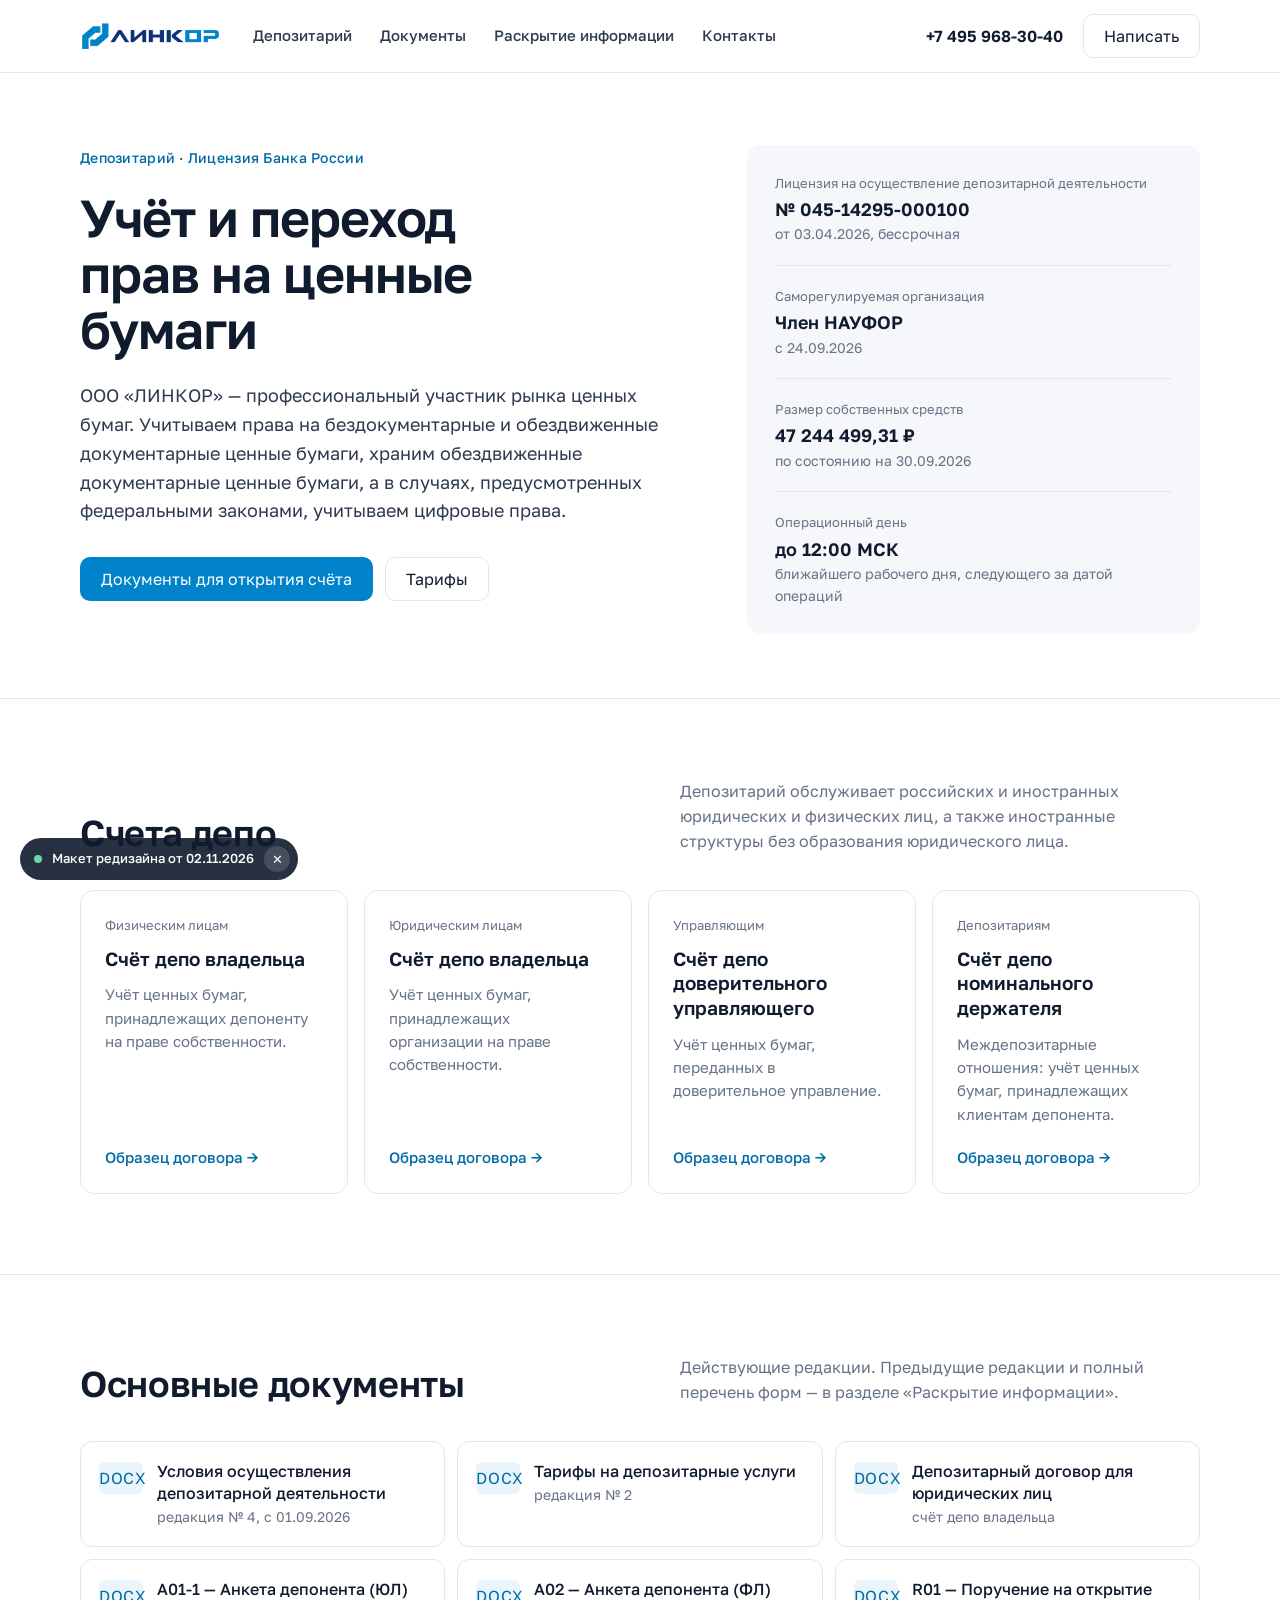
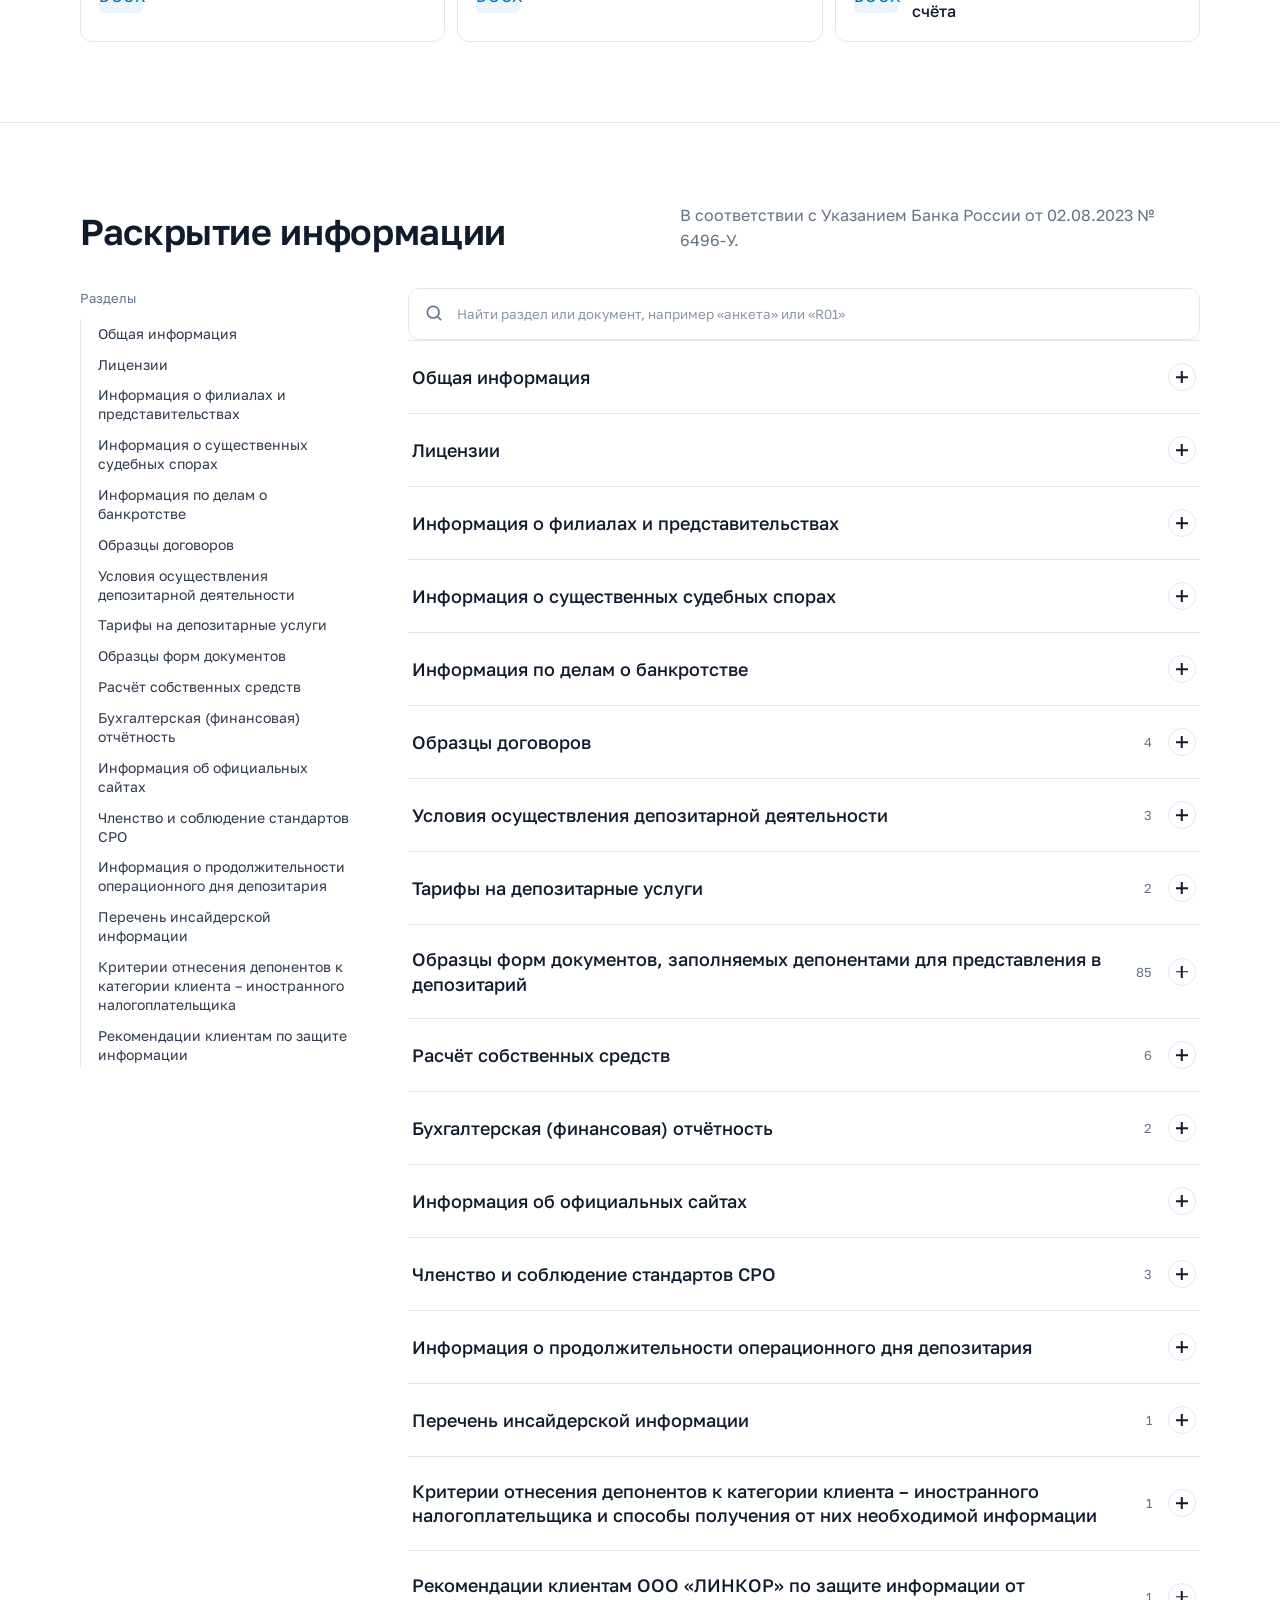
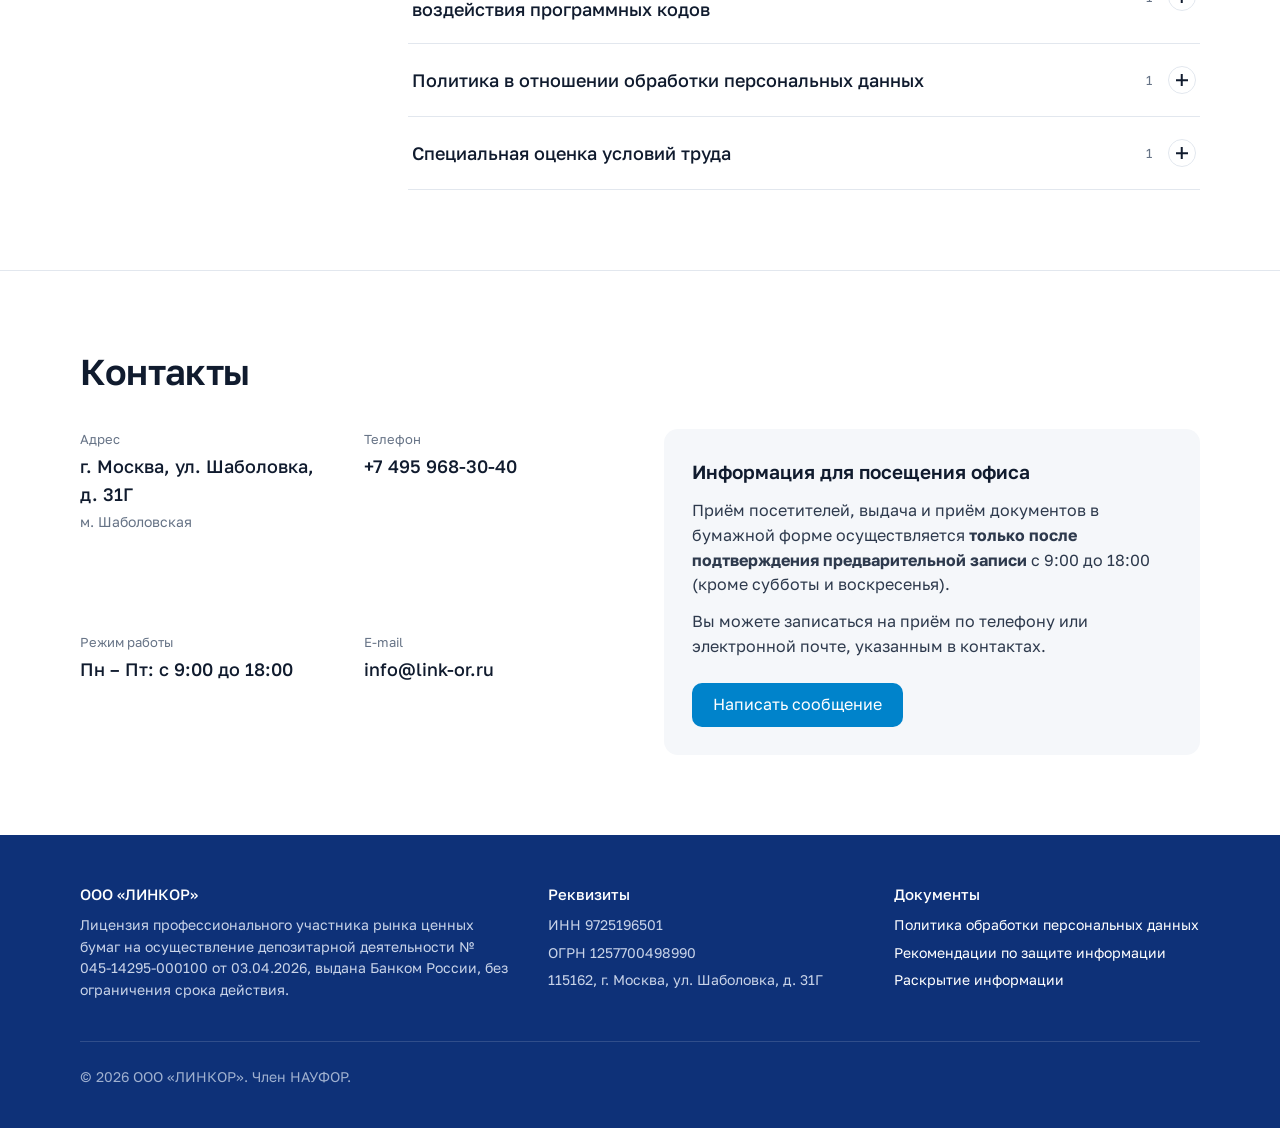
==== index.html @ f567a889 "Макет от 02.11.2026 Co-Authored-By: Claude Opus 5.5 <noreply@anthropic.com>" ====
<!doctype html>
<html lang="ru">
<head>
<meta name="robots" content="noindex, nofollow">
<meta charset="utf-8">
<meta name="viewport" content="width=device-width, initial-scale=1">
<title>ЛИНКОР — депозитарий</title>
<meta name="description" content="ООО «ЛИНКОР» — депозитарий, профессиональный участник рынка ценных бумаг. Лицензия Банка России № 045-14295-000100.">
<link rel="icon" type="image/png" href="[data-uri]">
<link rel="preconnect" href="https://fonts.googleapis.com">
<link rel="preconnect" href="https://fonts.gstatic.com" crossorigin>
<link href="https://fonts.googleapis.com/css2?family=Golos+Text:wght@400;500;600&display=swap" rel="stylesheet">
<style>
:root{
  --navy:#0E3178;
  --blue:#0083CB;
  --blue-ink:#006BA6;
  --blue-soft:#EAF4FB;
  --ink:#101B2E;
  --text:#2E3A4D;
  --muted:#667386;
  --line:#E2E7EE;
  --soft:#F5F7FA;
  --bg:#FFFFFF;
  --ok:#2F7D4F;
  --warn:#9A6200;
  --warn-soft:#FFF4DE;
  --radius:14px;
  --wrap:1200px;
  --gutter:clamp(16px,4vw,40px);
}
*{box-sizing:border-box}
html{scroll-behavior:auto;scroll-padding-top:88px;-webkit-text-size-adjust:100%}
body{margin:0;background:var(--bg);color:var(--text);font:400 16px/1.55 "Golos Text",system-ui,-apple-system,"Segoe UI",Roboto,Arial,sans-serif}
a{color:var(--blue-ink);text-decoration:none}
a:hover{color:var(--navy);text-decoration:underline;text-underline-offset:3px}
h1,h2,h3{color:var(--ink);font-weight:600;margin:0}
p{margin:0}
.wrap{max-width:var(--wrap);margin:0 auto;padding:0 var(--gutter)}
.visually-hidden{position:absolute;width:1px;height:1px;overflow:hidden;clip:rect(0 0 0 0);white-space:nowrap}
:focus-visible{outline:2px solid var(--blue);outline-offset:2px;border-radius:6px}

/* Header */
.header{position:sticky;top:0;z-index:10;background:var(--bg);border-bottom:1px solid var(--line)}
.header .wrap{display:flex;align-items:center;gap:32px;height:72px}
.logo{display:block;flex:none}
.logo img{display:block;height:28px;width:auto}
.nav{display:flex;gap:28px;margin-right:auto}
.nav a{color:var(--text);font-weight:500;font-size:15px}
.nav a:hover{color:var(--blue-ink);text-decoration:none}
.header-contact{display:flex;align-items:center;gap:20px}
.header-phone{color:var(--ink);font-weight:600;white-space:nowrap}
.btn{display:inline-flex;align-items:center;justify-content:center;gap:8px;height:44px;padding:0 20px;border-radius:10px;font:500 15px/1 inherit;font-family:inherit;border:1px solid transparent;cursor:pointer;white-space:nowrap}
.btn:hover{text-decoration:none}
.btn-primary{background:var(--blue);color:#fff}
.btn-primary:hover{background:var(--blue-ink);color:#fff}
.btn-ghost{background:var(--bg);color:var(--ink);border-color:var(--line)}
.btn-ghost:hover{border-color:var(--blue);color:var(--blue-ink)}
.menu{display:none}

/* Hero */
.hero{padding:72px 0 64px;border-bottom:1px solid var(--line)}
.hero .wrap{display:grid;grid-template-columns:minmax(0,1.35fr) minmax(0,1fr);gap:56px;align-items:start}
.eyebrow{display:inline-block;color:var(--blue-ink);font-weight:500;font-size:14px;letter-spacing:.02em;margin-bottom:20px}
.hero h1{font-size:clamp(32px,4.4vw,52px);line-height:1.08;letter-spacing:-.02em;max-width:14ch}
.lead{margin-top:24px;font-size:18px;line-height:1.6;color:var(--text);max-width:58ch}
.hero-actions{display:flex;flex-wrap:wrap;gap:12px;margin-top:32px}
.facts{background:var(--soft);border-radius:var(--radius);padding:8px 28px}
.fact{padding:20px 0;border-bottom:1px solid var(--line)}
.fact:last-child{border-bottom:0}
.fact-label{font-size:13px;color:var(--muted)}
.fact-value{margin-top:4px;color:var(--ink);font-weight:600;font-size:18px;line-height:1.35}
.fact-note{margin-top:2px;font-size:14px;color:var(--muted)}

/* Sections */
.section{padding:80px 0}
.section + .section{border-top:1px solid var(--line)}
.section-head{display:flex;align-items:end;justify-content:space-between;gap:24px;margin-bottom:36px}
.section-head h2{font-size:clamp(26px,3vw,36px);line-height:1.15;letter-spacing:-.01em}
.section-head p{color:var(--muted);max-width:52ch}

/* Accounts */
.cards{display:grid;grid-template-columns:repeat(4,minmax(0,1fr));gap:16px}
.card{display:flex;flex-direction:column;gap:12px;padding:24px;border:1px solid var(--line);border-radius:var(--radius);background:var(--bg)}
.card-kicker{font-size:13px;color:var(--muted)}
.card h3{font-size:19px;line-height:1.3}
.card p{font-size:15px;color:var(--muted)}
.card .more{margin-top:auto;padding-top:8px;font-weight:500;font-size:15px}

.quick{display:grid;grid-template-columns:repeat(3,minmax(0,1fr));gap:12px}
.quick .doc{padding:18px;border:1px solid var(--line);border-radius:12px}
.quick .doc:hover{border-color:var(--blue);background:var(--bg)}

/* Docs */
.doc{display:flex;align-items:flex-start;gap:14px;padding:14px 16px;border-radius:10px;color:var(--text)}
.doc:hover{background:var(--soft);text-decoration:none;color:var(--text)}
.doc:hover .doc-title{color:var(--blue-ink)}
.ext{flex:none;width:44px;padding:4px 0;border-radius:6px;background:var(--blue-soft);color:var(--blue-ink);font:600 11px/1.2 inherit;font-family:inherit;text-align:center;letter-spacing:.04em;margin-top:2px}
.ext.pdf{background:#FDECEC;color:#B4342D}
.ext.url{background:var(--soft);color:var(--muted)}
.doc-body{display:flex;flex-direction:column;gap:2px;min-width:0;flex:1}
.doc-title{color:var(--ink);font-weight:500;line-height:1.4}
.doc-meta{font-size:14px;color:var(--muted)}
.tag{flex:none;align-self:center;font-size:12px;font-weight:500;padding:4px 10px;border-radius:999px;background:var(--soft);color:var(--muted);white-space:nowrap}
.tag.warn{background:var(--warn-soft);color:var(--warn)}
.tag.ok{background:#E8F5EE;color:var(--ok)}

/* Disclosure */
.disclosure{display:grid;grid-template-columns:280px minmax(0,1fr);gap:48px;align-items:start}
.toc{position:sticky;top:96px;max-height:calc(100vh - 120px);overflow:auto;padding-right:8px}
.toc-title{font-size:13px;color:var(--muted);margin-bottom:10px}
.toc ol{list-style:none;margin:0;padding:0;border-left:1px solid var(--line)}
.toc a{display:block;padding:6px 0 6px 16px;margin-left:-1px;border-left:2px solid transparent;font-size:14px;line-height:1.35;color:var(--text)}
.toc a:hover{color:var(--blue-ink);text-decoration:none;border-left-color:var(--blue)}
.toc a.is-current{color:var(--blue-ink);border-left-color:var(--blue);font-weight:500}

.search{position:relative;margin-bottom:20px}
.search input{width:100%;height:52px;padding:0 16px 0 48px;border:1px solid var(--line);border-radius:12px;background:var(--bg);font:400 16px/1 inherit;font-family:inherit;color:var(--ink)}
.search input::placeholder{color:#8B96A6}
.search input:focus{outline:none;border-color:var(--blue);box-shadow:0 0 0 3px var(--blue-soft)}
.search svg{position:absolute;left:16px;top:50%;transform:translateY(-50%);color:var(--muted)}
.search-empty{display:none;padding:24px 0;color:var(--muted)}

.acc{border-bottom:1px solid var(--line)}
.acc:first-of-type{border-top:1px solid var(--line)}
.acc > summary{display:flex;align-items:center;gap:16px;padding:22px 4px;cursor:pointer;list-style:none}
.acc > summary::-webkit-details-marker{display:none}
.acc > summary h3{flex:1;font-size:18px;line-height:1.35;font-weight:500}
.acc > summary:hover h3{color:var(--blue-ink)}
.count{flex:none;font-size:13px;color:var(--muted);min-width:24px;text-align:right}
.plus{flex:none;position:relative;width:28px;height:28px;border-radius:50%;border:1px solid var(--line)}
.plus::before,.plus::after{content:"";position:absolute;left:50%;top:50%;width:12px;height:1.5px;background:var(--ink);transform:translate(-50%,-50%)}
.plus::after{transform:translate(-50%,-50%) rotate(90deg)}
.acc[open] > summary .plus{background:var(--ink);border-color:var(--ink)}
.acc[open] > summary .plus::before{background:#fff}
.acc[open] > summary .plus::after{display:none}
.acc-body{padding:0 4px 28px}
.acc-body > p,.acc-body > .note{max-width:72ch}
.acc-body > * + *{margin-top:12px}
.note{color:var(--muted);font-size:15px}

.sub{border:1px solid var(--line);border-radius:12px;margin-top:10px}
.sub > summary{display:flex;align-items:center;gap:12px;padding:16px 18px;cursor:pointer;list-style:none;font-weight:500;color:var(--ink)}
.sub > summary::-webkit-details-marker{display:none}
.sub > summary::after{content:"";flex:none;margin:0 4px 0 8px;width:8px;height:8px;border-right:1.5px solid var(--muted);border-bottom:1.5px solid var(--muted);transform:rotate(45deg) translateY(-3px)}
.sub[open] > summary::after{transform:rotate(-135deg) translateX(-3px)}
.sub > summary .count{margin-left:auto}
.sub-body{padding:0 6px 8px}
.sub-body .doc{padding:9px 12px}

.kv{display:grid;grid-template-columns:minmax(180px,280px) minmax(0,1fr);border-top:1px solid var(--line);margin:0}
.kv dt,.kv dd{margin:0;padding:12px 0;border-bottom:1px solid var(--line)}
.kv dt{color:var(--muted);font-size:15px;padding-right:24px}
.kv dd{color:var(--ink)}

.status{display:grid;gap:0;border-top:1px solid var(--line)}
.status > div{display:flex;justify-content:space-between;gap:24px;padding:12px 0;border-bottom:1px solid var(--line)}
.status span:first-child{color:var(--text)}
.status span:last-child{color:var(--muted);white-space:nowrap}

.table-wrap{overflow-x:auto;border:1px solid var(--line);border-radius:12px}
table{width:100%;border-collapse:collapse;font-size:15px}
th,td{padding:12px 16px;text-align:left;border-bottom:1px solid var(--line);white-space:nowrap}
th{font-weight:500;color:var(--muted);font-size:13px;background:var(--soft)}
tr:last-child td{border-bottom:0}
td.num,th.num{text-align:right;font-variant-numeric:tabular-nums}

.callout{padding:18px 20px;border-radius:12px;background:var(--blue-soft);color:var(--ink)}

/* Contacts */
.contacts{display:grid;grid-template-columns:minmax(0,1fr) minmax(0,1fr);gap:48px}
.contact-grid{display:grid;grid-template-columns:repeat(2,minmax(0,1fr));gap:28px 32px}
.contact-label{font-size:13px;color:var(--muted)}
.contact-value{margin-top:4px;font-size:18px;color:var(--ink);font-weight:500}
.contact-value a{color:var(--ink)}
.contact-value a:hover{color:var(--blue-ink)}
.contact-sub{font-size:14px;color:var(--muted);margin-top:2px}
.visit{background:var(--soft);border-radius:var(--radius);padding:28px}
.visit h3{font-size:19px;margin-bottom:12px}
.visit p + p{margin-top:12px}
.visit .btn{margin-top:24px}

/* Footer */
.footer{background:var(--navy);color:#C8D3E8;padding:48px 0 40px;font-size:14px}
.footer .wrap{display:grid;grid-template-columns:minmax(0,1.4fr) minmax(0,1fr) minmax(0,1fr);gap:40px}
.footer strong{display:block;color:#fff;font-weight:500;margin-bottom:8px;font-size:15px}
.footer a{color:#fff}
.footer p + p{margin-top:6px}
.footer-bottom{grid-column:1/-1;padding-top:24px;border-top:1px solid rgba(255,255,255,.14);color:#9FB0CF}

/* Responsive */
@media (max-width:1080px){
  .nav{gap:20px}
  .header-phone{display:none}
  .cards{grid-template-columns:repeat(2,minmax(0,1fr))}
}
@media (max-width:900px){
  .hero{padding:48px 0}
  .hero .wrap{grid-template-columns:1fr;gap:36px}
  .disclosure{grid-template-columns:minmax(0,1fr);gap:24px}
  .toc{position:static;max-height:none;padding:0}
  .toc ol{display:flex;gap:8px;overflow-x:auto;border:0;padding-bottom:6px}
  .toc li{flex:none}
  .toc a{border:1px solid var(--line);border-radius:999px;padding:7px 14px;margin:0;white-space:nowrap}
  .toc a:hover,.toc a.is-current{border-color:var(--blue)}
  .contacts{grid-template-columns:1fr;gap:32px}
  .quick{grid-template-columns:1fr 1fr}
  .footer .wrap{grid-template-columns:1fr 1fr}
}
@media (max-width:760px){
  .nav,.header-contact .btn{display:none}
  .header .wrap{height:64px;justify-content:space-between}
  html{scroll-padding-top:76px}
  .menu{display:block;position:relative}
  .menu > summary{list-style:none;cursor:pointer;display:flex;align-items:center;gap:8px;height:40px;padding:0 14px;border:1px solid var(--line);border-radius:10px;font-weight:500;color:var(--ink)}
  .menu > summary::-webkit-details-marker{display:none}
  .menu-panel{position:absolute;right:0;top:48px;width:min(280px,calc(100vw - 32px));background:var(--bg);border:1px solid var(--line);border-radius:12px;padding:8px;box-shadow:0 12px 32px rgba(16,27,46,.08)}
  .menu-panel a{display:block;padding:12px;color:var(--ink);font-weight:500;border-radius:8px}
  .menu-panel a:hover{background:var(--soft);text-decoration:none}
  .menu-panel .menu-phone{border-top:1px solid var(--line);margin-top:4px;border-radius:0;padding-top:16px}
  .section{padding:56px 0}
  .section-head{display:block;margin-bottom:28px}
  .section-head p{margin-top:10px}
  .cards,.quick{grid-template-columns:1fr}
  .card{padding:20px}
  .facts{padding:4px 20px}
  .lead{font-size:17px}
  .kv{grid-template-columns:1fr}
  .kv dt{padding-bottom:0;border-bottom:0;font-size:14px}
  .kv dd{padding-top:4px}
  .acc > summary{padding:18px 0;gap:12px}
  .acc > summary h3{font-size:16px}
  .acc-body{padding:0 0 24px}
  .doc{padding:12px 8px;gap:12px}
  .doc .tag{display:none}
  .doc .tag.warn{display:inline-block;align-self:flex-start}
  .contact-grid{grid-template-columns:1fr;gap:20px}
  .visit{padding:22px}
  .footer .wrap{grid-template-columns:1fr;gap:28px}
  .status > div{flex-direction:column;gap:2px}
  th,td{padding:12px 10px}
}
</style>
</head>
<body>

<header class="header">
  <div class="wrap">
    <a class="logo" href="#top" aria-label="ЛИНКОР — на главную"><img src="[data-uri]" alt="ЛИНКОР" width="141" height="28"></a>
    <nav class="nav" aria-label="Основное меню">
      <a href="#accounts">Депозитарий</a>
      <a href="#documents">Документы</a>
      <a href="#disclosure">Раскрытие информации</a>
      <a href="#contacts">Контакты</a>
    </nav>
    <div class="header-contact">
      <a class="header-phone" href="tel:+74959683040">+7 495 968-30-40</a>
      <a class="btn btn-ghost" href="mailto:info@link-or.ru">Написать</a>
    </div>
    <details class="menu">
      <summary>Меню</summary>
      <div class="menu-panel">
        <a href="#accounts">Депозитарий</a>
        <a href="#documents">Документы</a>
        <a href="#disclosure">Раскрытие информации</a>
        <a href="#contacts">Контакты</a>
        <a class="menu-phone" href="tel:+74959683040">+7 495 968-30-40</a>
      </div>
    </details>
  </div>
</header>

<main id="top">

<section class="hero">
  <div class="wrap">
    <div>
      <span class="eyebrow">Депозитарий · Лицензия Банка России</span>
      <h1>Учёт и переход прав на ценные бумаги</h1>
      <p class="lead">ООО «ЛИНКОР» — профессиональный участник рынка ценных бумаг. Учитываем права на бездокументарные и обездвиженные документарные ценные бумаги, храним обездвиженные документарные ценные бумаги, а в случаях, предусмотренных федеральными законами, учитываем цифровые права.</p>
      <div class="hero-actions">
        <a class="btn btn-primary" href="#accordion398">Документы для открытия счёта</a>
        <a class="btn btn-ghost" href="#tariffs">Тарифы</a>
      </div>
    </div>
    <aside class="facts" aria-label="Ключевые сведения">
      <div class="fact">
        <div class="fact-label">Лицензия на осуществление депозитарной деятельности</div>
        <div class="fact-value">№ 045-14295-000100</div>
        <div class="fact-note">от 03.04.2026, бессрочная</div>
      </div>
      <div class="fact">
        <div class="fact-label">Саморегулируемая организация</div>
        <div class="fact-value">Член НАУФОР</div>
        <div class="fact-note">с 24.09.2026</div>
      </div>
      <div class="fact">
        <div class="fact-label">Размер собственных средств</div>
        <div class="fact-value">47 244 499,31 ₽</div>
        <div class="fact-note">по состоянию на 30.09.2026</div>
      </div>
      <div class="fact">
        <div class="fact-label">Операционный день</div>
        <div class="fact-value">до 12:00 МСК</div>
        <div class="fact-note">ближайшего рабочего дня, следующего за датой операций</div>
      </div>
    </aside>
  </div>
</section>

<section class="section" id="accounts">
  <div class="wrap">
    <div class="section-head">
      <h2>Счета депо</h2>
      <p>Депозитарий обслуживает российских и иностранных юридических и физических лиц, а также иностранные структуры без образования юридического лица.</p>
    </div>
    <div class="cards">
      <article class="card">
        <span class="card-kicker">Физическим лицам</span>
        <h3>Счёт депо владельца</h3>
        <p>Учёт ценных бумаг, принадлежащих депоненту на праве собственности.</p>
        <a class="more" href="files/dogovor-fl.doc">Образец договора →</a>
      </article>
      <article class="card">
        <span class="card-kicker">Юридическим лицам</span>
        <h3>Счёт депо владельца</h3>
        <p>Учёт ценных бумаг, принадлежащих организации на праве собственности.</p>
        <a class="more" href="files/dogovor-ul.docx">Образец договора →</a>
      </article>
      <article class="card">
        <span class="card-kicker">Управляющим</span>
        <h3>Счёт депо доверительного управляющего</h3>
        <p>Учёт ценных бумаг, переданных в доверительное управление.</p>
        <a class="more" href="files/dogovor-du.doc">Образец договора →</a>
      </article>
      <article class="card">
        <span class="card-kicker">Депозитариям</span>
        <h3>Счёт депо номинального держателя</h3>
        <p>Междепозитарные отношения: учёт ценных бумаг, принадлежащих клиентам депонента.</p>
        <a class="more" href="files/dogovor-nd.doc">Образец договора →</a>
      </article>
    </div>
  </div>
</section>

<section class="section" id="documents">
  <div class="wrap">
    <div class="section-head">
      <h2>Основные документы</h2>
      <p>Действующие редакции. Предыдущие редакции и полный перечень форм — в разделе «Раскрытие информации».</p>
    </div>
    <div class="quick">
      <a class="doc" href="%D0%98%D1%81%D1%85%D0%BE%D0%B4%D0%BD%D0%B8%D0%BA%D0%B8/%D0%A3%D0%9E%D0%94%D0%94%20%D0%9B%D0%98%D0%9D%D0%9A%D0%9E%D0%A0/26-26-%D0%9B%D0%98%20%D0%A3%D1%81%D0%BB%D0%BE%D0%B2%D0%B8%D1%8F%20%D0%BE%D1%81%D1%83%D1%89%D0%B5%D1%81%D1%82%D0%B2%D0%BB%D0%B5%D0%BD%D0%B8%D1%8F%20%D0%B4%D0%B5%D0%BF%D0%BE%D0%B7%D0%B8%D1%82%D0%B0%D1%80%D0%BD%D0%BE%D0%B9%20%D0%B4%D0%B5%D1%8F%D1%82%D0%B5%D0%BB%D1%8C%D0%BD%D0%BE%D1%81%D1%82%D0%B8%20%D0%9E%D0%9E%D0%9E%20%D0%9B%D0%98%D0%9D%D0%9A%D0%9E%D0%A0.%20%D0%A0%D0%B5%D0%B4%D0%B0%D0%BA%D1%86%D0%B8%D1%8F%20%E2%84%96%204.docx"><span class="ext">DOCX</span><span class="doc-body"><span class="doc-title">Условия осуществления депозитарной деятельности</span><span class="doc-meta">редакция № 4, с 01.09.2026</span></span></a><a class="doc" href="%D0%98%D1%81%D1%85%D0%BE%D0%B4%D0%BD%D0%B8%D0%BA%D0%B8/%D0%A2%D0%B0%D1%80%D0%B8%D1%84%D1%8B%20%D0%9B%D0%98%D0%9D%D0%9A%D0%9E%D0%A0/22-26-%D0%9B%D0%98%20%D0%A2%D0%B0%D1%80%D0%B8%D1%84%D1%8B%20%D0%BD%D0%B0%20%D0%B4%D0%B5%D0%BF%D0%BE%D0%B7%D0%B8%D1%82%D0%B0%D1%80%D0%BD%D1%8B%D0%B5%20%D1%83%D1%81%D0%BB%D1%83%D0%B3%D0%B8%20%D0%9E%D0%9E%D0%9E%20%D0%9B%D0%98%D0%9D%D0%9A%D0%9E%D0%A0.%20%D0%A0%D0%B5%D0%B4%D0%B0%D0%BA%D1%86%D0%B8%D1%8F%20%E2%84%962.docx"><span class="ext">DOCX</span><span class="doc-body"><span class="doc-title">Тарифы на депозитарные услуги</span><span class="doc-meta">редакция № 2</span></span></a><a class="doc" href="files/dogovor-ul.docx"><span class="ext">DOCX</span><span class="doc-body"><span class="doc-title">Депозитарный договор для юридических лиц</span><span class="doc-meta">счёт депо владельца</span></span></a><a class="doc" href="%D0%98%D1%81%D1%85%D0%BE%D0%B4%D0%BD%D0%B8%D0%BA%D0%B8/%D0%A3%D0%9E%D0%94%D0%94%20%D0%9B%D0%98%D0%9D%D0%9A%D0%9E%D0%A0/%D0%A4%D0%BE%D1%80%D0%BC%D1%8B%20%D0%A3%D0%9E%D0%94%D0%94_%D0%B4%D0%B5%D0%B9%D1%81%D1%82%D0%B2%D1%83%D1%8E%D1%82%20%D1%81%2001.09.2026/A01-1%20%D0%90%D0%BD%D0%BA%D0%B5%D1%82%D0%B0%20%D0%94%D0%B5%D0%BF%D0%BE%D0%BD%D0%B5%D0%BD%D1%82%D0%B0%20%28%D0%AE%D0%9B%29.docx"><span class="ext">DOCX</span><span class="doc-body"><span class="doc-title">A01-1 — Анкета депонента (ЮЛ)</span></span></a><a class="doc" href="%D0%98%D1%81%D1%85%D0%BE%D0%B4%D0%BD%D0%B8%D0%BA%D0%B8/%D0%A3%D0%9E%D0%94%D0%94%20%D0%9B%D0%98%D0%9D%D0%9A%D0%9E%D0%A0/%D0%A4%D0%BE%D1%80%D0%BC%D1%8B%20%D0%A3%D0%9E%D0%94%D0%94_%D0%B4%D0%B5%D0%B9%D1%81%D1%82%D0%B2%D1%83%D1%8E%D1%82%20%D1%81%2001.09.2026/A02%20%D0%90%D0%BD%D0%BA%D0%B5%D1%82%D0%B0%20%D0%94%D0%B5%D0%BF%D0%BE%D0%BD%D0%B5%D0%BD%D1%82%D0%B0%20%28%D0%A4%D0%9B%29.docx"><span class="ext">DOCX</span><span class="doc-body"><span class="doc-title">A02 — Анкета депонента (ФЛ)</span></span></a><a class="doc" href="%D0%98%D1%81%D1%85%D0%BE%D0%B4%D0%BD%D0%B8%D0%BA%D0%B8/%D0%A3%D0%9E%D0%94%D0%94%20%D0%9B%D0%98%D0%9D%D0%9A%D0%9E%D0%A0/%D0%A4%D0%BE%D1%80%D0%BC%D1%8B%20%D0%A3%D0%9E%D0%94%D0%94_%D0%B4%D0%B5%D0%B9%D1%81%D1%82%D0%B2%D1%83%D1%8E%D1%82%20%D1%81%2001.09.2026/R01%20%D0%9F%D0%BE%D1%80%D1%83%D1%87%D0%B5%D0%BD%D0%B8%D0%B5%20%D0%BD%D0%B0%20%D0%BE%D1%82%D0%BA%D1%80%D1%8B%D1%82%D0%B8%D0%B5%20%D1%81%D1%87%D0%B5%D1%82%D0%B0.docx"><span class="ext">DOCX</span><span class="doc-body"><span class="doc-title">R01 — Поручение на открытие счёта</span></span></a>
    </div>
  </div>
</section>

<section class="section" id="disclosure">
  <div class="wrap">
    <div class="section-head">
      <h2>Раскрытие информации</h2>
      <p>В соответствии с Указанием Банка России от 02.08.2023 № 6496-У.</p>
    </div>

    <div class="disclosure">
      <nav class="toc" aria-label="Разделы раскрытия">
        <div class="toc-title">Разделы</div>
        <ol id="toc"></ol>
      </nav>

      <div>
        <label class="search">
          <span class="visually-hidden">Поиск по разделам и документам</span>
          <svg width="20" height="20" viewBox="0 0 24 24" fill="none" stroke="currentColor" stroke-width="2" stroke-linecap="round" aria-hidden="true"><circle cx="11" cy="11" r="7"/><path d="m20 20-3.5-3.5"/></svg>
          <input id="q" type="search" placeholder="Найти раздел или документ, например «анкета» или «R01»" autocomplete="off">
        </label>
        <p class="search-empty" id="empty">Ничего не найдено. Попробуйте другое слово или код формы.</p>

        <div id="sections">

        <details class="acc" id="general" data-title="Общая информация">
          <summary><h3>Общая информация</h3><span class="plus" aria-hidden="true"></span></summary>
          <div class="acc-body">
            <dl class="kv">
              <dt>Полное фирменное наименование на русском языке</dt><dd>Общество с ограниченной ответственностью «ЛИНКОР»</dd>
              <dt>Сокращённое фирменное наименование на русском языке</dt><dd>ООО «ЛИНКОР»</dd>
              <dt>Полное фирменное наименование на английском языке</dt><dd>LINKOR Limited Liability Company</dd>
              <dt>Сокращённое фирменное наименование на английском языке</dt><dd>LINKOR LLC</dd>
              <dt>ИНН</dt><dd>9725196501</dd>
              <dt>ОГРН</dt><dd>1257700498990</dd>
              <dt>Адрес, указанный в ЕГРЮЛ</dt><dd>115162, г. Москва, вн.тер.г. муниципальный округ Донской, ул. Шаболовка, д. 31Г</dd>
            </dl>
          </div>
        </details>

        <details class="acc" id="licenses" data-title="Лицензии">
          <summary><h3>Лицензии</h3><span class="plus" aria-hidden="true"></span></summary>
          <div class="acc-body">
            <dl class="kv">
              <dt>Вид деятельности</dt><dd>Лицензия профессионального участника рынка ценных бумаг на осуществление депозитарной деятельности</dd>
              <dt>Номер и дата</dt><dd>№ 045-14295-000100 от 03.04.2026</dd>
              <dt>Срок действия</dt><dd>Бессрочная</dd>
              <dt>Лицензирующий орган</dt><dd>Центральный банк Российской Федерации</dd>
            </dl>
            <div class="status">
              <div><span>Информация о приостановлении действия лицензий</span><span>Указанные факты отсутствуют</span></div>
              <div><span>Информация о возобновлении действия лицензий</span><span>Указанные факты отсутствуют</span></div>
              <div><span>Решение о направлении в Банк России заявления об аннулировании лицензии</span><span>Указанные факты отсутствуют</span></div>
              <div><span>Информация об аннулировании лицензии</span><span>Указанные факты отсутствуют</span></div>
            </div>
          </div>
        </details>

        <details class="acc" id="branches" data-title="Информация о филиалах и представительствах">
          <summary><h3>Информация о филиалах и представительствах</h3><span class="plus" aria-hidden="true"></span></summary>
          <div class="acc-body"><p>ООО «ЛИНКОР» не имеет филиалов и представительств.</p></div>
        </details>

        <details class="acc" id="lawsuits" data-title="Информация о существенных судебных спорах">
          <summary><h3>Информация о существенных судебных спорах</h3><span class="plus" aria-hidden="true"></span></summary>
          <div class="acc-body"><p>Указанные факты отсутствуют.</p></div>
        </details>

        <details class="acc" id="bankruptcy" data-title="Информация по делам о банкротстве">
          <summary><h3>Информация по делам о банкротстве</h3><span class="plus" aria-hidden="true"></span></summary>
          <div class="acc-body"><p>Указанные факты отсутствуют.</p></div>
        </details>

        <details class="acc" id="contracts" data-title="Образцы договоров">
          <summary><h3>Образцы договоров</h3><span class="count">4</span><span class="plus" aria-hidden="true"></span></summary>
          <div class="acc-body">
            <a class="doc" href="files/dogovor-fl.doc"><span class="ext">DOC</span><span class="doc-body"><span class="doc-title">Депозитарный договор (счёт депо владельца) для физических лиц</span><span class="doc-meta">дата раскрытия 08.04.2026 в 12:00, период актуальности — по настоящее время</span></span></a>
            <a class="doc" href="files/dogovor-ul.docx"><span class="ext">DOCX</span><span class="doc-body"><span class="doc-title">Депозитарный договор (счёт депо владельца) для юридических лиц</span><span class="doc-meta">дата раскрытия 08.04.2026 в 12:00, период актуальности — по настоящее время</span></span></a>
            <a class="doc" href="files/dogovor-du.doc"><span class="ext">DOC</span><span class="doc-body"><span class="doc-title">Депозитарный договор (счёт депо доверительного управляющего)</span><span class="doc-meta">дата раскрытия 08.04.2026 в 12:00, период актуальности — по настоящее время</span></span></a>
            <a class="doc" href="files/dogovor-nd.doc"><span class="ext">DOC</span><span class="doc-body"><span class="doc-title">Договор о междепозитарных отношениях (счёт депо номинального держателя)</span><span class="doc-meta">дата раскрытия 08.04.2026 в 12:00, период актуальности — по настоящее время</span></span></a>
          </div>
        </details>

        <details class="acc" id="conditions" data-title="Условия осуществления депозитарной деятельности">
          <summary><h3>Условия осуществления депозитарной деятельности</h3><span class="count">3</span><span class="plus" aria-hidden="true"></span></summary>
          <div class="acc-body">
            <a class="doc" href="%D0%98%D1%81%D1%85%D0%BE%D0%B4%D0%BD%D0%B8%D0%BA%D0%B8/%D0%A3%D0%9E%D0%94%D0%94%20%D0%9B%D0%98%D0%9D%D0%9A%D0%9E%D0%A0/26-26-%D0%9B%D0%98%20%D0%A3%D1%81%D0%BB%D0%BE%D0%B2%D0%B8%D1%8F%20%D0%BE%D1%81%D1%83%D1%89%D0%B5%D1%81%D1%82%D0%B2%D0%BB%D0%B5%D0%BD%D0%B8%D1%8F%20%D0%B4%D0%B5%D0%BF%D0%BE%D0%B7%D0%B8%D1%82%D0%B0%D1%80%D0%BD%D0%BE%D0%B9%20%D0%B4%D0%B5%D1%8F%D1%82%D0%B5%D0%BB%D1%8C%D0%BD%D0%BE%D1%81%D1%82%D0%B8%20%D0%9E%D0%9E%D0%9E%20%D0%9B%D0%98%D0%9D%D0%9A%D0%9E%D0%A0.%20%D0%A0%D0%B5%D0%B4%D0%B0%D0%BA%D1%86%D0%B8%D1%8F%20%E2%84%96%204.docx"><span class="ext">DOCX</span><span class="doc-body"><span class="doc-title">Условия осуществления депозитарной деятельности ООО «ЛИНКОР». Редакция № 4</span><span class="doc-meta">приказ № 26/26-ЛИ · действует с 01.09.2026</span></span><span class="tag ok">Действует</span></a><a class="doc" href="%D0%98%D1%81%D1%85%D0%BE%D0%B4%D0%BD%D0%B8%D0%BA%D0%B8/%D0%A3%D0%9E%D0%94%D0%94%20%D0%9B%D0%98%D0%9D%D0%9A%D0%9E%D0%A0/%D0%A2%D0%B0%D0%B1%D0%BB%D0%B8%D1%86%D0%B0%20%D0%B8%D0%B7%D0%BC%D0%B5%D0%BD%D0%B5%D0%BD%D0%B8%D0%B9_26-26-%D0%9B%D0%98%20%D0%A3%D1%81%D0%BB%D0%BE%D0%B2%D0%B8%D1%8F%20%D0%BE%D1%81%D1%83%D1%89%D0%B5%D1%81%D1%82%D0%B2%D0%BB%D0%B5%D0%BD%D0%B8%D1%8F%20%D0%B4%D0%B5%D0%BF%D0%BE%D0%B7%D0%B8%D1%82%D0%B0%D1%80%D0%BD%D0%BE%D0%B9%20%D0%B4%D0%B5%D1%8F%D1%82%D0%B5%D0%BB%D1%8C%D0%BD%D0%BE%D1%81%D1%82%D0%B8.%20%D0%A0%D0%B5%D0%B4%20%E2%84%96%204.docx"><span class="ext">DOCX</span><span class="doc-body"><span class="doc-title">Сводная таблица изменений к редакции № 4</span></span></a><a class="doc" href="%D0%98%D1%81%D1%85%D0%BE%D0%B4%D0%BD%D0%B8%D0%BA%D0%B8/%D0%A3%D0%9E%D0%94%D0%94%20%D0%9B%D0%98%D0%9D%D0%9A%D0%9E%D0%A0/4.%2009-26-%D0%9B%D0%98%20%D0%A3%D1%81%D0%BB%D0%BE%D0%B2%D0%B8%D1%8F%20%D0%BE%D1%81%D1%83%D1%89%D0%B5%D1%81%D1%82%D0%B2%D0%BB%D0%B5%D0%BD%D0%B8%D1%8F%20%D0%B4%D0%B5%D0%BF%D0%BE%D0%B7%D0%B8%D1%82%D0%B0%D1%80%D0%BD%D0%BE%D0%B9%20%D0%B4%D0%B5%D1%8F%D1%82%D0%B5%D0%BB%D1%8C%D0%BD%D0%BE%D1%81%D1%82%D0%B8.%20%D0%A0%D0%B5%D0%B4%D0%B0%D0%BA%D1%86%D0%B8%D1%8F%20%E2%84%96%203.docx"><span class="ext">DOCX</span><span class="doc-body"><span class="doc-title">Условия осуществления депозитарной деятельности. Редакция № 3</span><span class="doc-meta">приказ № 09/26-ЛИ · период актуальности 03.03.2026 — 31.08.2026</span></span><span class="tag">Архив</span></a>
          </div>
        </details>

        <details class="acc" id="tariffs" data-title="Тарифы на депозитарные услуги">
          <summary><h3>Тарифы на депозитарные услуги</h3><span class="count">2</span><span class="plus" aria-hidden="true"></span></summary>
          <div class="acc-body">
            <a class="doc" href="%D0%98%D1%81%D1%85%D0%BE%D0%B4%D0%BD%D0%B8%D0%BA%D0%B8/%D0%A2%D0%B0%D1%80%D0%B8%D1%84%D1%8B%20%D0%9B%D0%98%D0%9D%D0%9A%D0%9E%D0%A0/22-26-%D0%9B%D0%98%20%D0%A2%D0%B0%D1%80%D0%B8%D1%84%D1%8B%20%D0%BD%D0%B0%20%D0%B4%D0%B5%D0%BF%D0%BE%D0%B7%D0%B8%D1%82%D0%B0%D1%80%D0%BD%D1%8B%D0%B5%20%D1%83%D1%81%D0%BB%D1%83%D0%B3%D0%B8%20%D0%9E%D0%9E%D0%9E%20%D0%9B%D0%98%D0%9D%D0%9A%D0%9E%D0%A0.%20%D0%A0%D0%B5%D0%B4%D0%B0%D0%BA%D1%86%D0%B8%D1%8F%20%E2%84%962.docx"><span class="ext">DOCX</span><span class="doc-body"><span class="doc-title">Тарифы на депозитарные услуги ООО «ЛИНКОР». Редакция № 2</span><span class="doc-meta">приказ № 22/26-ЛИ</span></span><span class="tag ok">Действует</span></a><a class="doc" href="%D0%98%D1%81%D1%85%D0%BE%D0%B4%D0%BD%D0%B8%D0%BA%D0%B8/%D0%A2%D0%B0%D1%80%D0%B8%D1%84%D1%8B%20%D0%9B%D0%98%D0%9D%D0%9A%D0%9E%D0%A0/1.%2008-26-%D0%9B%D0%98%20%D0%A2%D0%B0%D1%80%D0%B8%D1%84%D1%8B%20%D0%BD%D0%B0%20%D0%B4%D0%B5%D0%BF%D0%BE%D0%B7%D0%B8%D1%82%D0%B0%D1%80%D0%BD%D1%8B%D0%B5%20%D1%83%D1%81%D0%BB%D1%83%D0%B3%D0%B8%20%D0%9E%D0%9E%D0%9E%20%D0%9B%D0%98%D0%9D%D0%9A%D0%9E%D0%A0.docx"><span class="ext">DOCX</span><span class="doc-body"><span class="doc-title">Тарифы на депозитарные услуги ООО «ЛИНКОР». Редакция № 1</span><span class="doc-meta">утверждены приказом от 26.02.2026 № 08/26-ЛИ</span></span><span class="tag">Архив</span></a>
          </div>
        </details>

        <details class="acc" id="accordion-s143" data-title="Образцы форм документов">
          <summary><h3>Образцы форм документов, заполняемых депонентами для представления в депозитарий</h3><span class="count">85</span><span class="plus" aria-hidden="true"></span></summary>
          <div class="acc-body">
            <p class="note">Формы — приложения к Условиям осуществления депозитарной деятельности (редакция № 4), действуют с 01.09.2026.</p>
            <details class="sub" id="accordion398"><summary>Открытие и закрытие счёта депо<span class="count">19</span></summary><div class="sub-body"><a class="doc" href="%D0%98%D1%81%D1%85%D0%BE%D0%B4%D0%BD%D0%B8%D0%BA%D0%B8/%D0%A3%D0%9E%D0%94%D0%94%20%D0%9B%D0%98%D0%9D%D0%9A%D0%9E%D0%A0/%D0%A4%D0%BE%D1%80%D0%BC%D1%8B%20%D0%A3%D0%9E%D0%94%D0%94_%D0%B4%D0%B5%D0%B9%D1%81%D1%82%D0%B2%D1%83%D1%8E%D1%82%20%D1%81%2001.09.2026/A01-1%20%D0%90%D0%BD%D0%BA%D0%B5%D1%82%D0%B0%20%D0%94%D0%B5%D0%BF%D0%BE%D0%BD%D0%B5%D0%BD%D1%82%D0%B0%20%28%D0%AE%D0%9B%29.docx"><span class="ext">DOCX</span><span class="doc-body"><span class="doc-title">A01-1 — Анкета Депонента (ЮЛ)</span></span></a><a class="doc" href="%D0%98%D1%81%D1%85%D0%BE%D0%B4%D0%BD%D0%B8%D0%BA%D0%B8/%D0%A3%D0%9E%D0%94%D0%94%20%D0%9B%D0%98%D0%9D%D0%9A%D0%9E%D0%A0/%D0%A4%D0%BE%D1%80%D0%BC%D1%8B%20%D0%A3%D0%9E%D0%94%D0%94_%D0%B4%D0%B5%D0%B9%D1%81%D1%82%D0%B2%D1%83%D1%8E%D1%82%20%D1%81%2001.09.2026/A02%20%D0%90%D0%BD%D0%BA%D0%B5%D1%82%D0%B0%20%D0%94%D0%B5%D0%BF%D0%BE%D0%BD%D0%B5%D0%BD%D1%82%D0%B0%20%28%D0%A4%D0%9B%29.docx"><span class="ext">DOCX</span><span class="doc-body"><span class="doc-title">A02 — Анкета Депонента (ФЛ)</span></span></a><a class="doc" href="%D0%98%D1%81%D1%85%D0%BE%D0%B4%D0%BD%D0%B8%D0%BA%D0%B8/%D0%A3%D0%9E%D0%94%D0%94%20%D0%9B%D0%98%D0%9D%D0%9A%D0%9E%D0%A0/%D0%A4%D0%BE%D1%80%D0%BC%D1%8B%20%D0%A3%D0%9E%D0%94%D0%94_%D0%B4%D0%B5%D0%B9%D1%81%D1%82%D0%B2%D1%83%D1%8E%D1%82%20%D1%81%2001.09.2026/A05%20%D0%90%D0%BD%D0%BA%D0%B5%D1%82%D0%B0%20%D0%BF%D1%80%D0%B5%D0%B4%D1%81%D1%82%D0%B0%D0%B2%D0%B8%D1%82%D0%B5%D0%BB%D1%8F%20%28%D0%AE%D0%9B%29.docx"><span class="ext">DOCX</span><span class="doc-body"><span class="doc-title">A05 — Анкета представителя (ЮЛ)</span></span></a><a class="doc" href="%D0%98%D1%81%D1%85%D0%BE%D0%B4%D0%BD%D0%B8%D0%BA%D0%B8/%D0%A3%D0%9E%D0%94%D0%94%20%D0%9B%D0%98%D0%9D%D0%9A%D0%9E%D0%A0/%D0%A4%D0%BE%D1%80%D0%BC%D1%8B%20%D0%A3%D0%9E%D0%94%D0%94_%D0%B4%D0%B5%D0%B9%D1%81%D1%82%D0%B2%D1%83%D1%8E%D1%82%20%D1%81%2001.09.2026/A06%20%D0%90%D0%BD%D0%BA%D0%B5%D1%82%D0%B0%20%D0%BF%D1%80%D0%B5%D0%B4%D1%81%D1%82%D0%B0%D0%B2%D0%B8%D1%82%D0%B5%D0%BB%D1%8F%20%28%D0%A4%D0%9B%29.docx"><span class="ext">DOCX</span><span class="doc-body"><span class="doc-title">A06 — Анкета представителя (ФЛ)</span></span></a><a class="doc" href="%D0%98%D1%81%D1%85%D0%BE%D0%B4%D0%BD%D0%B8%D0%BA%D0%B8/%D0%A3%D0%9E%D0%94%D0%94%20%D0%9B%D0%98%D0%9D%D0%9A%D0%9E%D0%A0/%D0%A4%D0%BE%D1%80%D0%BC%D1%8B%20%D0%A3%D0%9E%D0%94%D0%94_%D0%B4%D0%B5%D0%B9%D1%81%D1%82%D0%B2%D1%83%D1%8E%D1%82%20%D1%81%2001.09.2026/A07%20%D0%90%D0%BD%D0%BA%D0%B5%D1%82%D0%B0%20%D0%92%D1%8B%D0%B3%D0%BE%D0%B4%D0%BE%D0%BF%D1%80%D0%B8%D0%BE%D0%B1%D1%80%D0%B5%D1%82%D0%B0%D1%82%D0%B5%D0%BB%D1%8F%20%28%D0%AE%D0%9B%29.docx"><span class="ext">DOCX</span><span class="doc-body"><span class="doc-title">A07 — Анкета Выгодоприобретателя (ЮЛ)</span></span></a><a class="doc" href="%D0%98%D1%81%D1%85%D0%BE%D0%B4%D0%BD%D0%B8%D0%BA%D0%B8/%D0%A3%D0%9E%D0%94%D0%94%20%D0%9B%D0%98%D0%9D%D0%9A%D0%9E%D0%A0/%D0%A4%D0%BE%D1%80%D0%BC%D1%8B%20%D0%A3%D0%9E%D0%94%D0%94_%D0%B4%D0%B5%D0%B9%D1%81%D1%82%D0%B2%D1%83%D1%8E%D1%82%20%D1%81%2001.09.2026/A08%20%D0%90%D0%BD%D0%BA%D0%B5%D1%82%D0%B0%20%D0%92%D1%8B%D0%B3%D0%BE%D0%B4%D0%BE%D0%BF%D1%80%D0%B8%D0%BE%D0%B1%D1%80%D0%B5%D1%82%D0%B0%D1%82%D0%B5%D0%BB%D1%8F%20%28%D0%A4%D0%9B%29.docx"><span class="ext">DOCX</span><span class="doc-body"><span class="doc-title">A08 — Анкета Выгодоприобретателя (ФЛ)</span></span></a><a class="doc" href="%D0%98%D1%81%D1%85%D0%BE%D0%B4%D0%BD%D0%B8%D0%BA%D0%B8/%D0%A3%D0%9E%D0%94%D0%94%20%D0%9B%D0%98%D0%9D%D0%9A%D0%9E%D0%A0/%D0%A4%D0%BE%D1%80%D0%BC%D1%8B%20%D0%A3%D0%9E%D0%94%D0%94_%D0%B4%D0%B5%D0%B9%D1%81%D1%82%D0%B2%D1%83%D1%8E%D1%82%20%D1%81%2001.09.2026/A10%20%D0%90%D0%BD%D0%BA%D0%B5%D1%82%D0%B0%20%D0%91%D0%B5%D0%BD%D0%B5%D1%84%D0%B8%D1%86%D0%B8%D0%B0%D1%80%D0%BD%D0%BE%D0%B3%D0%BE%20%D0%B2%D0%BB%D0%B0%D0%B4%D0%B5%D0%BB%D1%8C%D1%86%D0%B0%20%D0%B4%D0%B5%D0%BF%D0%BE%D0%BD%D0%B5%D0%BD%D1%82%D0%B0.docx"><span class="ext">DOCX</span><span class="doc-body"><span class="doc-title">A10 — Анкета Бенефициарного владельца депонента</span></span></a><a class="doc" href="%D0%98%D1%81%D1%85%D0%BE%D0%B4%D0%BD%D0%B8%D0%BA%D0%B8/%D0%A3%D0%9E%D0%94%D0%94%20%D0%9B%D0%98%D0%9D%D0%9A%D0%9E%D0%A0/%D0%A4%D0%BE%D1%80%D0%BC%D1%8B%20%D0%A3%D0%9E%D0%94%D0%94_%D0%B4%D0%B5%D0%B9%D1%81%D1%82%D0%B2%D1%83%D1%8E%D1%82%20%D1%81%2001.09.2026/A11%20%D0%90%D0%BD%D0%BA%D0%B5%D1%82%D0%B0%20%D0%9E%D0%BF%D0%B5%D1%80%D0%B0%D1%82%D0%BE%D1%80%D0%B0_%D0%9F%D0%BE%D0%BF%D0%B5%D1%87%D0%B8%D1%82%D0%B5%D0%BB%D1%8F%20%D1%81%D1%87%D0%B5%D1%82%D0%B0%20%D0%B4%D0%B5%D0%BF%D0%BE.docx"><span class="ext">DOCX</span><span class="doc-body"><span class="doc-title">A11 — Анкета Оператора / Попечителя счета депо</span></span></a><a class="doc" href="%D0%98%D1%81%D1%85%D0%BE%D0%B4%D0%BD%D0%B8%D0%BA%D0%B8/%D0%A3%D0%9E%D0%94%D0%94%20%D0%9B%D0%98%D0%9D%D0%9A%D0%9E%D0%A0/%D0%A4%D0%BE%D1%80%D0%BC%D1%8B%20%D0%A3%D0%9E%D0%94%D0%94_%D0%B4%D0%B5%D0%B9%D1%81%D1%82%D0%B2%D1%83%D1%8E%D1%82%20%D1%81%2001.09.2026/A12%20%D0%90%D0%BD%D0%BA%D0%B5%D1%82%D0%B0%20%D0%97%D0%B0%D0%BB%D0%BE%D0%B3%D0%BE%D0%B4%D0%B5%D1%80%D0%B6%D0%B0%D1%82%D0%B5%D0%BB%D1%8F%20%28%D0%AE%D0%9B%29.docx"><span class="ext">DOCX</span><span class="doc-body"><span class="doc-title">A12 — Анкета Залогодержателя (ЮЛ)</span></span></a><a class="doc" href="%D0%98%D1%81%D1%85%D0%BE%D0%B4%D0%BD%D0%B8%D0%BA%D0%B8/%D0%A3%D0%9E%D0%94%D0%94%20%D0%9B%D0%98%D0%9D%D0%9A%D0%9E%D0%A0/%D0%A4%D0%BE%D1%80%D0%BC%D1%8B%20%D0%A3%D0%9E%D0%94%D0%94_%D0%B4%D0%B5%D0%B9%D1%81%D1%82%D0%B2%D1%83%D1%8E%D1%82%20%D1%81%2001.09.2026/A13%20%D0%90%D0%BD%D0%BA%D0%B5%D1%82%D0%B0%20%D0%97%D0%B0%D0%BB%D0%BE%D0%B3%D0%BE%D0%B4%D0%B5%D1%80%D0%B6%D0%B0%D1%82%D0%B5%D0%BB%D1%8F%20%28%D0%A4%D0%9B%29.docx"><span class="ext">DOCX</span><span class="doc-body"><span class="doc-title">A13 — Анкета Залогодержателя (ФЛ)</span></span></a><a class="doc" href="%D0%98%D1%81%D1%85%D0%BE%D0%B4%D0%BD%D0%B8%D0%BA%D0%B8/%D0%A3%D0%9E%D0%94%D0%94%20%D0%9B%D0%98%D0%9D%D0%9A%D0%9E%D0%A0/%D0%A4%D0%BE%D1%80%D0%BC%D1%8B%20%D0%A3%D0%9E%D0%94%D0%94_%D0%B4%D0%B5%D0%B9%D1%81%D1%82%D0%B2%D1%83%D1%8E%D1%82%20%D1%81%2001.09.2026/D01%20%D0%94%D0%BE%D0%B2%D0%B5%D1%80%D0%B5%D0%BD%D0%BD%D0%BE%D1%81%D1%82%D1%8C%20%D0%BD%D0%B0%20%D0%9E%D0%BF%D0%B5%D1%80%D0%B0%D1%82%D0%BE%D1%80%D0%B0_%D0%9F%D0%BE%D0%BF%D0%B5%D1%87%D0%B8%D1%82%D0%B5%D0%BB%D1%8F%20%28%D0%AE%D0%9B%29.docx"><span class="ext">DOCX</span><span class="doc-body"><span class="doc-title">D01 — Доверенность на Оператора / Попечителя (ЮЛ)</span></span></a><a class="doc" href="%D0%98%D1%81%D1%85%D0%BE%D0%B4%D0%BD%D0%B8%D0%BA%D0%B8/%D0%A3%D0%9E%D0%94%D0%94%20%D0%9B%D0%98%D0%9D%D0%9A%D0%9E%D0%A0/%D0%A4%D0%BE%D1%80%D0%BC%D1%8B%20%D0%A3%D0%9E%D0%94%D0%94_%D0%B4%D0%B5%D0%B9%D1%81%D1%82%D0%B2%D1%83%D1%8E%D1%82%20%D1%81%2001.09.2026/D02%20%D0%94%D0%BE%D0%B2%D0%B5%D1%80%D0%B5%D0%BD%D0%BD%D0%BE%D1%81%D1%82%D1%8C%20%D0%BD%D0%B0%20%D0%9E%D0%BF%D0%B5%D1%80%D0%B0%D1%82%D0%BE%D1%80%D0%B0_%D0%9F%D0%BE%D0%BF%D0%B5%D1%87%D0%B8%D1%82%D0%B5%D0%BB%D1%8F%20%28%D0%A4%D0%9B%29.docx"><span class="ext">DOCX</span><span class="doc-body"><span class="doc-title">D02 — Доверенность на Оператора / Попечителя (ФЛ)</span></span></a><a class="doc" href="%D0%98%D1%81%D1%85%D0%BE%D0%B4%D0%BD%D0%B8%D0%BA%D0%B8/%D0%A3%D0%9E%D0%94%D0%94%20%D0%9B%D0%98%D0%9D%D0%9A%D0%9E%D0%A0/%D0%A4%D0%BE%D1%80%D0%BC%D1%8B%20%D0%A3%D0%9E%D0%94%D0%94_%D0%B4%D0%B5%D0%B9%D1%81%D1%82%D0%B2%D1%83%D1%8E%D1%82%20%D1%81%2001.09.2026/R01%20%D0%9F%D0%BE%D1%80%D1%83%D1%87%D0%B5%D0%BD%D0%B8%D0%B5%20%D0%BD%D0%B0%20%D0%BE%D1%82%D0%BA%D1%80%D1%8B%D1%82%D0%B8%D0%B5%20%D1%81%D1%87%D0%B5%D1%82%D0%B0.docx"><span class="ext">DOCX</span><span class="doc-body"><span class="doc-title">R01 — Поручение на открытие счета</span></span></a><a class="doc" href="%D0%98%D1%81%D1%85%D0%BE%D0%B4%D0%BD%D0%B8%D0%BA%D0%B8/%D0%A3%D0%9E%D0%94%D0%94%20%D0%9B%D0%98%D0%9D%D0%9A%D0%9E%D0%A0/%D0%A4%D0%BE%D1%80%D0%BC%D1%8B%20%D0%A3%D0%9E%D0%94%D0%94_%D0%B4%D0%B5%D0%B9%D1%81%D1%82%D0%B2%D1%83%D1%8E%D1%82%20%D1%81%2001.09.2026/R02%20%D0%9F%D0%BE%D1%80%D1%83%D1%87%D0%B5%D0%BD%D0%B8%D0%B5%20%D0%BD%D0%B0%20%D0%B7%D0%B0%D0%BA%D1%80%D1%8B%D1%82%D0%B8%D0%B5%20%D1%81%D1%87%D0%B5%D1%82%D0%B0.docx"><span class="ext">DOCX</span><span class="doc-body"><span class="doc-title">R02 — Поручение на закрытие счета</span></span></a><a class="doc" href="%D0%98%D1%81%D1%85%D0%BE%D0%B4%D0%BD%D0%B8%D0%BA%D0%B8/%D0%A3%D0%9E%D0%94%D0%94%20%D0%9B%D0%98%D0%9D%D0%9A%D0%9E%D0%A0/%D0%A4%D0%BE%D1%80%D0%BC%D1%8B%20%D0%A3%D0%9E%D0%94%D0%94_%D0%B4%D0%B5%D0%B9%D1%81%D1%82%D0%B2%D1%83%D1%8E%D1%82%20%D1%81%2001.09.2026/R15%20%D0%9F%D0%BE%D1%80%D1%83%D1%87%D0%B5%D0%BD%D0%B8%D0%B5%20%D0%BD%D0%B0%20%D0%B2%D0%BD%D0%B5%D1%81.%20%D0%B8%D0%B7%D0%BC%D0%B5%D0%BD%D0%B5%D0%BD%D0%B8%D0%B9%20%D0%B2%20%D0%90%D0%BD%D0%BA%D0%B5%D1%82%D1%83%20%D0%94%D0%B5%D0%BF%D0%BE%D0%BD%D0%B5%D0%BD%D1%82%D0%B0.docx"><span class="ext">DOCX</span><span class="doc-body"><span class="doc-title">R15 — Поручение на внесение изменений в Анкету Депонента</span></span></a><a class="doc" href="%D0%98%D1%81%D1%85%D0%BE%D0%B4%D0%BD%D0%B8%D0%BA%D0%B8/%D0%A3%D0%9E%D0%94%D0%94%20%D0%9B%D0%98%D0%9D%D0%9A%D0%9E%D0%A0/%D0%A4%D0%BE%D1%80%D0%BC%D1%8B%20%D0%A3%D0%9E%D0%94%D0%94_%D0%B4%D0%B5%D0%B9%D1%81%D1%82%D0%B2%D1%83%D1%8E%D1%82%20%D1%81%2001.09.2026/R16%20%D0%9F%D0%BE%D1%80%D1%83%D1%87%D0%B5%D0%BD%D0%B8%D0%B5%20%D0%BD%D0%B0%20%D0%BD%D0%B0%D0%B7%D0%BD%D0%B0%D1%87%D0%B5%D0%BD%D0%B8%D0%B5%20%D0%BE%D0%BF%D0%B5%D1%80%D0%B0%D1%82%D0%BE%D1%80%D0%B0%20%D1%81%D1%87%D0%B5%D1%82%D0%B0%20%D0%B4%D0%B5%D0%BF%D0%BE_%D0%BE%D1%82%D0%BC%D0%B5%D0%BD%D1%83%20%D0%BF%D0%BE%D0%BB%D0%BD%D0%BE%D0%BC%D0%BE%D1%87%D0%B8%D0%B9%20%D0%BE%D0%BF%D0%B5%D1%80%D0%B0%D1%82%D0%BE%D1%80%D0%B0%20%D1%81%D1%87%D0%B5%D1%82%D0%B0%20%D0%B4%D0%B5%D0%BF%D0%BE.docx"><span class="ext">DOCX</span><span class="doc-body"><span class="doc-title">R16 — Поручение на назначение оператора счета депо / отмену полномочий оператора счета депо</span></span></a><a class="doc" href="%D0%98%D1%81%D1%85%D0%BE%D0%B4%D0%BD%D0%B8%D0%BA%D0%B8/%D0%A3%D0%9E%D0%94%D0%94%20%D0%9B%D0%98%D0%9D%D0%9A%D0%9E%D0%A0/%D0%A4%D0%BE%D1%80%D0%BC%D1%8B%20%D0%A3%D0%9E%D0%94%D0%94_%D0%B4%D0%B5%D0%B9%D1%81%D1%82%D0%B2%D1%83%D1%8E%D1%82%20%D1%81%2001.09.2026/R17%20%D0%9F%D0%BE%D1%80%D1%83%D1%87%D0%B5%D0%BD%D0%B8%D0%B5%20%D0%BD%D0%B0%20%D0%B2%D0%BD%D0%B5%D1%81%D0%B5%D0%BD%D0%B8%D0%B5%20%D0%B8%D0%B7%D0%BC%D0%B5%D0%BD%D0%B5%D0%BD%D0%B8%D0%B9%20%D0%B2%20%D0%90%D0%BD%D0%BA%D0%B5%D1%82%D1%83%20%D0%9E%D0%BF%D0%B5%D1%80%D0%B0%D1%82%D0%BE%D1%80%D0%B0%20%D0%9F%D0%BE%D0%BF%D0%B5%D1%87%D0%B8%D1%82%D0%B5%D0%BB%D1%8F%20%D1%81%D1%87%D0%B5%D1%82%D0%B0%20%D0%B4%D0%B5%D0%BF%D0%BE.docx"><span class="ext">DOCX</span><span class="doc-body"><span class="doc-title">R17 — Поручение на внесение изменений в Анкету Оператора Попечителя счета депо</span></span></a><a class="doc" href="files/anketa-fatca-fl.docx"><span class="ext">DOCX</span><span class="doc-body"><span class="doc-title">Анкета в целях FATCA (физического лица)</span></span><span class="tag warn">Не вступило в силу</span></a><a class="doc" href="files/anketa-fatca-ul.docx"><span class="ext">DOCX</span><span class="doc-body"><span class="doc-title">Анкета в целях FATCA (юридического лица)</span></span><span class="tag warn">Не вступило в силу</span></a></div></details>
<details class="sub" id="forms-ops"><summary>Депозитарные операции<span class="count">26</span></summary><div class="sub-body"><a class="doc" href="%D0%98%D1%81%D1%85%D0%BE%D0%B4%D0%BD%D0%B8%D0%BA%D0%B8/%D0%A3%D0%9E%D0%94%D0%94%20%D0%9B%D0%98%D0%9D%D0%9A%D0%9E%D0%A0/%D0%A4%D0%BE%D1%80%D0%BC%D1%8B%20%D0%A3%D0%9E%D0%94%D0%94_%D0%B4%D0%B5%D0%B9%D1%81%D1%82%D0%B2%D1%83%D1%8E%D1%82%20%D1%81%2001.09.2026/R03-1%20%D0%9F%D0%BE%D1%80%D1%83%D1%87%D0%B5%D0%BD%D0%B8%D0%B5%20%D0%BD%D0%B0%20%D0%BF%D1%80%D0%B8%D0%B5%D0%BC%20%D0%A6%D0%91.docx"><span class="ext">DOCX</span><span class="doc-body"><span class="doc-title">R03-1 — Поручение на прием ценных бумаг</span></span></a><a class="doc" href="%D0%98%D1%81%D1%85%D0%BE%D0%B4%D0%BD%D0%B8%D0%BA%D0%B8/%D0%A3%D0%9E%D0%94%D0%94%20%D0%9B%D0%98%D0%9D%D0%9A%D0%9E%D0%A0/%D0%A4%D0%BE%D1%80%D0%BC%D1%8B%20%D0%A3%D0%9E%D0%94%D0%94_%D0%B4%D0%B5%D0%B9%D1%81%D1%82%D0%B2%D1%83%D1%8E%D1%82%20%D1%81%2001.09.2026/R03-2%20%D0%9F%D0%BE%D1%80%D1%83%D1%87%D0%B5%D0%BD%D0%B8%D0%B5%20%D0%BD%D0%B0%20%D1%81%D0%BD%D1%8F%D1%82%D0%B8%D0%B5%20%D0%A6%D0%91%20%D1%81%20%D1%83%D1%87%D0%B5%D1%82%D0%B0%20%D0%B8%20%D1%85%D1%80%D0%B0%D0%BD%D0%B5%D0%BD%D0%B8%D1%8F.docx"><span class="ext">DOCX</span><span class="doc-body"><span class="doc-title">R03-2 — Поручение на снятие ценных бумаг с учета и хранения</span></span></a><a class="doc" href="%D0%98%D1%81%D1%85%D0%BE%D0%B4%D0%BD%D0%B8%D0%BA%D0%B8/%D0%A3%D0%9E%D0%94%D0%94%20%D0%9B%D0%98%D0%9D%D0%9A%D0%9E%D0%A0/%D0%A4%D0%BE%D1%80%D0%BC%D1%8B%20%D0%A3%D0%9E%D0%94%D0%94_%D0%B4%D0%B5%D0%B9%D1%81%D1%82%D0%B2%D1%83%D1%8E%D1%82%20%D1%81%2001.09.2026/R03-3%20%D0%9F%D0%BE%D1%80%D1%83%D1%87%D0%B5%D0%BD%D0%B8%D0%B5%20%D0%BD%D0%B0%20%D0%BF%D0%B5%D1%80%D0%B5%D0%B2%D0%BE%D0%B4%20%D0%A6%D0%91.docx"><span class="ext">DOCX</span><span class="doc-body"><span class="doc-title">R03-3 — Поручение на перевод ценных бумаг</span></span></a><a class="doc" href="%D0%98%D1%81%D1%85%D0%BE%D0%B4%D0%BD%D0%B8%D0%BA%D0%B8/%D0%A3%D0%9E%D0%94%D0%94%20%D0%9B%D0%98%D0%9D%D0%9A%D0%9E%D0%A0/%D0%A4%D0%BE%D1%80%D0%BC%D1%8B%20%D0%A3%D0%9E%D0%94%D0%94_%D0%B4%D0%B5%D0%B9%D1%81%D1%82%D0%B2%D1%83%D1%8E%D1%82%20%D1%81%2001.09.2026/R03-4%20%D0%9F%D0%BE%D1%80%D1%83%D1%87%D0%B5%D0%BD%D0%B8%D0%B5%20%D0%BD%D0%B0%20%D0%BF%D0%B5%D1%80%D0%B5%D0%BC%D0%B5%D1%89%D0%B5%D0%BD%D0%B8%D0%B5%20%D0%A6%D0%91.docx"><span class="ext">DOCX</span><span class="doc-body"><span class="doc-title">R03-4 — Поручение на перемещение ценных бумаг</span></span></a><a class="doc" href="%D0%98%D1%81%D1%85%D0%BE%D0%B4%D0%BD%D0%B8%D0%BA%D0%B8/%D0%A3%D0%9E%D0%94%D0%94%20%D0%9B%D0%98%D0%9D%D0%9A%D0%9E%D0%A0/%D0%A4%D0%BE%D1%80%D0%BC%D1%8B%20%D0%A3%D0%9E%D0%94%D0%94_%D0%B4%D0%B5%D0%B9%D1%81%D1%82%D0%B2%D1%83%D1%8E%D1%82%20%D1%81%2001.09.2026/R03-5%20%D0%9F%D0%BE%D1%80%D1%83%D1%87%D0%B5%D0%BD%D0%B8%D0%B5%20%D0%BD%D0%B0%20%D0%BF%D0%B5%D1%80%D0%B5%D0%B2%D0%BE%D0%B4%20%D0%A6%D0%91%20%D1%82%D0%BE%D1%80%D0%B3%20%D1%81%D1%87%D0%B5%D1%82.docx"><span class="ext">DOCX</span><span class="doc-body"><span class="doc-title">R03-5 — Поручение на перевод ценных бумаг торговый счёт</span></span></a><a class="doc" href="%D0%98%D1%81%D1%85%D0%BE%D0%B4%D0%BD%D0%B8%D0%BA%D0%B8/%D0%A3%D0%9E%D0%94%D0%94%20%D0%9B%D0%98%D0%9D%D0%9A%D0%9E%D0%A0/%D0%A4%D0%BE%D1%80%D0%BC%D1%8B%20%D0%A3%D0%9E%D0%94%D0%94_%D0%B4%D0%B5%D0%B9%D1%81%D1%82%D0%B2%D1%83%D1%8E%D1%82%20%D1%81%2001.09.2026/R04-1%20%D0%9F%D0%BE%D1%80%D1%83%D1%87%D0%B5%D0%BD%D0%B8%D0%B5_%D0%97%D0%B0%D0%BA%D0%BB%D0%B0%D0%B4%D0%BD%D1%8B%D0%B5%20%28%D0%B7%D1%85%29.docx"><span class="ext">DOCX</span><span class="doc-body"><span class="doc-title">R04-1 — Поручение / Закладные (зх)</span></span></a><a class="doc" href="%D0%98%D1%81%D1%85%D0%BE%D0%B4%D0%BD%D0%B8%D0%BA%D0%B8/%D0%A3%D0%9E%D0%94%D0%94%20%D0%9B%D0%98%D0%9D%D0%9A%D0%9E%D0%A0/%D0%A4%D0%BE%D1%80%D0%BC%D1%8B%20%D0%A3%D0%9E%D0%94%D0%94_%D0%B4%D0%B5%D0%B9%D1%81%D1%82%D0%B2%D1%83%D1%8E%D1%82%20%D1%81%2001.09.2026/R04-2%20%D0%A1%D0%B2%D0%BE%D0%B4%D0%BD%D0%BE%D0%B5%20%D0%BF%D0%BE%D1%80%D1%83%D1%87%D0%B5%D0%BD%D0%B8%D0%B5_%D0%97%D0%B0%D0%BA%D0%BB%D0%B0%D0%B4%D0%BD%D1%8B%D0%B5%20%28%D0%B7%D1%85%29.docx"><span class="ext">DOCX</span><span class="doc-body"><span class="doc-title">R04-2 — Сводное поручение / Закладные (зх)</span></span></a><a class="doc" href="%D0%98%D1%81%D1%85%D0%BE%D0%B4%D0%BD%D0%B8%D0%BA%D0%B8/%D0%A3%D0%9E%D0%94%D0%94%20%D0%9B%D0%98%D0%9D%D0%9A%D0%9E%D0%A0/%D0%A4%D0%BE%D1%80%D0%BC%D1%8B%20%D0%A3%D0%9E%D0%94%D0%94_%D0%B4%D0%B5%D0%B9%D1%81%D1%82%D0%B2%D1%83%D1%8E%D1%82%20%D1%81%2001.09.2026/R05%20%D0%9F%D0%BE%D1%80%D1%83%D1%87%D0%B5%D0%BD%D0%B8%D0%B5%20%D0%BD%D0%B0%20%D0%B2%D1%8B%D0%B4%D0%B0%D1%87%D1%83%20%D0%B8%D0%BD%D1%84%D0%BE%D1%80%D0%BC%D0%B0%D1%86%D0%B8%D0%B8.docx"><span class="ext">DOCX</span><span class="doc-body"><span class="doc-title">R05 — Поручение на выдачу информации</span></span></a><a class="doc" href="%D0%98%D1%81%D1%85%D0%BE%D0%B4%D0%BD%D0%B8%D0%BA%D0%B8/%D0%A3%D0%9E%D0%94%D0%94%20%D0%9B%D0%98%D0%9D%D0%9A%D0%9E%D0%A0/%D0%A4%D0%BE%D1%80%D0%BC%D1%8B%20%D0%A3%D0%9E%D0%94%D0%94_%D0%B4%D0%B5%D0%B9%D1%81%D1%82%D0%B2%D1%83%D1%8E%D1%82%20%D1%81%2001.09.2026/R06-1%20%D0%9F%D0%BE%D1%80%D1%83%D1%87%D0%B5%D0%BD%D0%B8%D0%B5%20%D0%BD%D0%B0%20%D0%BE%D1%82%D0%BA%D1%80%D1%8B%D1%82%D0%B8%D0%B5_%D0%B7%D0%B0%D0%BA%D1%80%D1%8B%D1%82%D0%B8%D0%B5%20%D1%82%D0%BE%D1%80%D0%B3%D0%BE%D0%B2%D0%BE%D0%B3%D0%BE%20%D1%80%D0%B0%D0%B7%D0%B4%D0%B5%D0%BB%D0%B0.docx"><span class="ext">DOCX</span><span class="doc-body"><span class="doc-title">R06-1 — Поручение на открытие / закрытие торгового раздела</span></span></a><a class="doc" href="%D0%98%D1%81%D1%85%D0%BE%D0%B4%D0%BD%D0%B8%D0%BA%D0%B8/%D0%A3%D0%9E%D0%94%D0%94%20%D0%9B%D0%98%D0%9D%D0%9A%D0%9E%D0%A0/%D0%A4%D0%BE%D1%80%D0%BC%D1%8B%20%D0%A3%D0%9E%D0%94%D0%94_%D0%B4%D0%B5%D0%B9%D1%81%D1%82%D0%B2%D1%83%D1%8E%D1%82%20%D1%81%2001.09.2026/R06-2%20%D0%9F%D0%BE%D1%80%D1%83%D1%87%D0%B5%D0%BD%D0%B8%D0%B5%20%D0%BD%D0%B0%20%D0%BE%D1%82%D0%BA%D1%80%D1%8B%D1%82%D0%B8%D0%B5%20%D0%B7%D0%B0%D0%BA%D1%80%D1%8B%D1%82%D0%B8%D0%B5%20%D1%81%D1%87%D0%B5%D1%82%D0%B0-%D1%80%D0%B0%D0%B7%D0%B4%D0%B5%D0%BB%D0%B0.docx"><span class="ext">DOCX</span><span class="doc-body"><span class="doc-title">R06-2 — Поручение на открытие закрытие счета-раздела</span></span></a><a class="doc" href="%D0%98%D1%81%D1%85%D0%BE%D0%B4%D0%BD%D0%B8%D0%BA%D0%B8/%D0%A3%D0%9E%D0%94%D0%94%20%D0%9B%D0%98%D0%9D%D0%9A%D0%9E%D0%A0/%D0%A4%D0%BE%D1%80%D0%BC%D1%8B%20%D0%A3%D0%9E%D0%94%D0%94_%D0%B4%D0%B5%D0%B9%D1%81%D1%82%D0%B2%D1%83%D1%8E%D1%82%20%D1%81%2001.09.2026/R06-3%20%D0%9F%D0%BE%D1%80%D1%83%D1%87%D0%B5%D0%BD%D0%B8%D0%B5%20%D0%BD%D0%B0%20%D0%BE%D1%82%D0%BA%D1%80%D1%8B%D1%82%D0%B8%D0%B5_%D0%B7%D0%B0%D0%BA%D1%80%D1%8B%D1%82%D0%B8%D0%B5%20%D1%82%D0%BE%D1%80%D0%B3%D0%BE%D0%B2%D0%BE%D0%B3%D0%BE%20%D1%80%D0%B0%D0%B7%D0%B4%D0%B5%D0%BB%D0%B0%20%D0%B2%20%D1%80%D0%B0%D1%81%D1%87%D0%B5%D1%82%D0%BD%D0%BE%D0%BC%20%D0%B4%D0%B5%D0%BF%D0%BE%D0%B7%D0%B8%D1%82%D0%B0%D1%80%D0%B8%D0%B8.docx"><span class="ext">DOCX</span><span class="doc-body"><span class="doc-title">R06-3 — Поручение на открытие / закрытие торгового раздела в расчетном депозитарии</span></span></a><a class="doc" href="%D0%98%D1%81%D1%85%D0%BE%D0%B4%D0%BD%D0%B8%D0%BA%D0%B8/%D0%A3%D0%9E%D0%94%D0%94%20%D0%9B%D0%98%D0%9D%D0%9A%D0%9E%D0%A0/%D0%A4%D0%BE%D1%80%D0%BC%D1%8B%20%D0%A3%D0%9E%D0%94%D0%94_%D0%B4%D0%B5%D0%B9%D1%81%D1%82%D0%B2%D1%83%D1%8E%D1%82%20%D1%81%2001.09.2026/R06-4%20%D0%9F%D0%BE%D1%80%D1%83%D1%87%D0%B5%D0%BD%D0%B8%D0%B5%20%D0%BF%D0%BE%20%D1%82%D0%BE%D1%80%D0%B3%D0%BE%D0%B2%D0%BE%D0%BC%D1%83%20%D1%81%D1%87%D0%B5%D1%82%D1%83%20%D0%B4%D0%B5%D0%BF%D0%BE%20%D0%BF%D0%BE%20%D1%80%D0%B5%D0%B7%D1%83%D0%BB%D1%8C%D1%82%D0%B0%D1%82%D0%B0%D0%BC%20%D0%BA%D0%BB%D0%B8%D1%80%D0%B8%D0%BD%D0%B3%D0%B0.docx"><span class="ext">DOCX</span><span class="doc-body"><span class="doc-title">R06-4 — Поручение по торговому счету депо по результатам клиринга</span></span></a><a class="doc" href="%D0%98%D1%81%D1%85%D0%BE%D0%B4%D0%BD%D0%B8%D0%BA%D0%B8/%D0%A3%D0%9E%D0%94%D0%94%20%D0%9B%D0%98%D0%9D%D0%9A%D0%9E%D0%A0/%D0%A4%D0%BE%D1%80%D0%BC%D1%8B%20%D0%A3%D0%9E%D0%94%D0%94_%D0%B4%D0%B5%D0%B9%D1%81%D1%82%D0%B2%D1%83%D1%8E%D1%82%20%D1%81%2001.09.2026/R06-5%20%D0%9F%D0%BE%D1%80%D1%83%D1%87%D0%B5%D0%BD%D0%B8%D0%B5%20%D0%BD%D0%B0%20%D0%BF%D1%80%D0%B8%D0%B5%D0%BC%20%D0%AD%D0%97%20%D0%BF%D1%80%D0%B8%20%D0%B8%D1%85%20%D0%B2%D1%8B%D0%B4%D0%B0%D1%87%D0%B5.docx"><span class="ext">DOCX</span><span class="doc-body"><span class="doc-title">R06-5 — Поручение на прием ЭЗ при их выдаче</span></span></a><a class="doc" href="%D0%98%D1%81%D1%85%D0%BE%D0%B4%D0%BD%D0%B8%D0%BA%D0%B8/%D0%A3%D0%9E%D0%94%D0%94%20%D0%9B%D0%98%D0%9D%D0%9A%D0%9E%D0%A0/%D0%A4%D0%BE%D1%80%D0%BC%D1%8B%20%D0%A3%D0%9E%D0%94%D0%94_%D0%B4%D0%B5%D0%B9%D1%81%D1%82%D0%B2%D1%83%D1%8E%D1%82%20%D1%81%2001.09.2026/R07-1%20%D0%9F%D0%BE%D1%80%D1%83%D1%87%D0%B5%D0%BD%D0%B8%D0%B5%20%D0%BD%D0%B0%20%D0%BE%D0%B1%D1%80%D0%B5%D0%BC%D0%B5%D0%BD%D0%B5%D0%BD%D0%B8%D0%B5_%D0%BF%D1%80%D0%B5%D0%BA%D1%80.%20%D0%BE%D0%B1%D1%80%D0%B5%D0%BC..docx"><span class="ext">DOCX</span><span class="doc-body"><span class="doc-title">R07-1 — Поручение на обременение / прекращение обременения</span></span></a><a class="doc" href="%D0%98%D1%81%D1%85%D0%BE%D0%B4%D0%BD%D0%B8%D0%BA%D0%B8/%D0%A3%D0%9E%D0%94%D0%94%20%D0%9B%D0%98%D0%9D%D0%9A%D0%9E%D0%A0/%D0%A4%D0%BE%D1%80%D0%BC%D1%8B%20%D0%A3%D0%9E%D0%94%D0%94_%D0%B4%D0%B5%D0%B9%D1%81%D1%82%D0%B2%D1%83%D1%8E%D1%82%20%D1%81%2001.09.2026/R07-2%20%D0%9F%D0%BE%D1%80%D1%83%D1%87%D0%B5%D0%BD%D0%B8%D0%B5%20%D0%BD%D0%B0%20%D0%BF%D0%B5%D1%80%D0%B5%D0%B4%D0%B0%D1%87%D1%83%20%D0%BF%D1%80%D0%B0%D0%B2%D0%B0%20%D0%B7%D0%B0%D0%BB%D0%BE%D0%B3%D0%B0.docx"><span class="ext">DOCX</span><span class="doc-body"><span class="doc-title">R07-2 — Поручение на передачу права залога</span></span></a><a class="doc" href="%D0%98%D1%81%D1%85%D0%BE%D0%B4%D0%BD%D0%B8%D0%BA%D0%B8/%D0%A3%D0%9E%D0%94%D0%94%20%D0%9B%D0%98%D0%9D%D0%9A%D0%9E%D0%A0/%D0%A4%D0%BE%D1%80%D0%BC%D1%8B%20%D0%A3%D0%9E%D0%94%D0%94_%D0%B4%D0%B5%D0%B9%D1%81%D1%82%D0%B2%D1%83%D1%8E%D1%82%20%D1%81%2001.09.2026/R07-3%20%D0%9F%D0%BE%D1%80%D1%83%D1%87%D0%B5%D0%BD%D0%B8%D0%B5%20%D0%BD%D0%B0%20%D0%B2%D0%BD%D0%B5%D1%81%D0%B5%D0%BD%D0%B8%D0%B5%20%D0%B8%D0%B7%D0%BC%D0%B5%D0%BD%D0%B5%D0%BD%D0%B8%D0%B9%20%D0%B2%20%D1%83%D1%81%D0%BB%D0%BE%D0%B2%D0%B8%D1%8F%20%D0%B7%D0%B0%D0%BB%D0%BE%D0%B3%D0%B0%20%D0%A6%D0%91.docx"><span class="ext">DOCX</span><span class="doc-body"><span class="doc-title">R07-3 — Поручение на внесение изменений в условия залога ценных бумаг</span></span></a><a class="doc" href="%D0%98%D1%81%D1%85%D0%BE%D0%B4%D0%BD%D0%B8%D0%BA%D0%B8/%D0%A3%D0%9E%D0%94%D0%94%20%D0%9B%D0%98%D0%9D%D0%9A%D0%9E%D0%A0/%D0%A4%D0%BE%D1%80%D0%BC%D1%8B%20%D0%A3%D0%9E%D0%94%D0%94_%D0%B4%D0%B5%D0%B9%D1%81%D1%82%D0%B2%D1%83%D1%8E%D1%82%20%D1%81%2001.09.2026/R07-4%20%D0%9F%D0%BE%D1%80%D1%83%D1%87%D0%B5%D0%BD%D0%B8%D0%B5%20%D0%BD%D0%B0%20%D0%BE%D0%B3%D1%80%D0%B0%D0%BD%D0%B8%D1%87%D0%B5%D0%BD%D0%B8%D0%B5_%D1%81%D0%BD%D1%8F%D1%82%D0%B8%D0%B5%20%D0%BE%D0%B3%D1%80%D0%B0%D0%BD%D0%B8%D1%87%D0%B5%D0%BD%D0%B8%D1%8F%20%D1%80%D0%B0%D1%81%D0%BF%D0%BE%D1%80%D1%8F%D0%B6%D0%B5%D0%BD%D0%B8%D1%8F%20%D0%A6%D0%91.docx"><span class="ext">DOCX</span><span class="doc-body"><span class="doc-title">R07-4 — Поручение на ограничение / снятие ограничения распоряжения ценных бумаг</span></span></a><a class="doc" href="%D0%98%D1%81%D1%85%D0%BE%D0%B4%D0%BD%D0%B8%D0%BA%D0%B8/%D0%A3%D0%9E%D0%94%D0%94%20%D0%9B%D0%98%D0%9D%D0%9A%D0%9E%D0%A0/%D0%A4%D0%BE%D1%80%D0%BC%D1%8B%20%D0%A3%D0%9E%D0%94%D0%94_%D0%B4%D0%B5%D0%B9%D1%81%D1%82%D0%B2%D1%83%D1%8E%D1%82%20%D1%81%2001.09.2026/R07-5%20%D0%9F%D0%BE%D1%80%D1%83%D1%87%D0%B5%D0%BD%D0%B8%D0%B5%20%D0%BF%D0%BE%20%D0%B4%D0%BE%D0%B3%D0%BE%D0%B2%D0%BE%D1%80%D1%83%20%D1%8D%D1%81%D0%BA%D1%80%D0%BE%D1%83.docx"><span class="ext">DOCX</span><span class="doc-body"><span class="doc-title">R07-5 — Поручение по договору эскроу</span></span></a><a class="doc" href="%D0%98%D1%81%D1%85%D0%BE%D0%B4%D0%BD%D0%B8%D0%BA%D0%B8/%D0%A3%D0%9E%D0%94%D0%94%20%D0%9B%D0%98%D0%9D%D0%9A%D0%9E%D0%A0/%D0%A4%D0%BE%D1%80%D0%BC%D1%8B%20%D0%A3%D0%9E%D0%94%D0%94_%D0%B4%D0%B5%D0%B9%D1%81%D1%82%D0%B2%D1%83%D1%8E%D1%82%20%D1%81%2001.09.2026/R07-6%20%D0%9F%D0%BE%D1%80%D1%83%D1%87%D0%B5%D0%BD%D0%B8%D0%B5%20%D0%BD%D0%B0%20%D0%B2%D0%BD%D0%B5%D1%81%D0%B5%D0%BD%D0%B8%D0%B5%20%D0%B8%D0%B7%D0%BC%D0%B5%D0%BD%D0%B5%D0%BD%D0%B8%D0%B9%20%D0%BF%D0%BE%20%D0%B4%D0%BE%D0%B3%D0%BE%D0%B2%D0%BE%D1%80%D1%83%20%D1%8D%D1%81%D0%BA%D1%80%D0%BE%D1%83.docx"><span class="ext">DOCX</span><span class="doc-body"><span class="doc-title">R07-6 — Поручение на внесение изменений по договору эскроу</span></span></a><a class="doc" href="%D0%98%D1%81%D1%85%D0%BE%D0%B4%D0%BD%D0%B8%D0%BA%D0%B8/%D0%A3%D0%9E%D0%94%D0%94%20%D0%9B%D0%98%D0%9D%D0%9A%D0%9E%D0%A0/%D0%A4%D0%BE%D1%80%D0%BC%D1%8B%20%D0%A3%D0%9E%D0%94%D0%94_%D0%B4%D0%B5%D0%B9%D1%81%D1%82%D0%B2%D1%83%D1%8E%D1%82%20%D1%81%2001.09.2026/R09%20%D0%9F%D0%BE%D1%80%D1%83%D1%87%D0%B5%D0%BD%D0%B8%D0%B5%20%D0%BD%D0%B0%20%D0%BE%D0%B1%D0%BC%D0%B5%D0%BD%20%D0%BF%D0%B0%D0%B5%D0%B2.docx"><span class="ext">DOCX</span><span class="doc-body"><span class="doc-title">R09 — Поручение на обмен паев</span></span></a><a class="doc" href="%D0%98%D1%81%D1%85%D0%BE%D0%B4%D0%BD%D0%B8%D0%BA%D0%B8/%D0%A3%D0%9E%D0%94%D0%94%20%D0%9B%D0%98%D0%9D%D0%9A%D0%9E%D0%A0/%D0%A4%D0%BE%D1%80%D0%BC%D1%8B%20%D0%A3%D0%9E%D0%94%D0%94_%D0%B4%D0%B5%D0%B9%D1%81%D1%82%D0%B2%D1%83%D1%8E%D1%82%20%D1%81%2001.09.2026/R10%20%D0%9F%D0%BE%D1%80%D1%83%D1%87%D0%B5%D0%BD%D0%B8%D0%B5%20%D0%BD%D0%B0%20%D0%BF%D0%BE%D0%B3%D0%B0%D1%88%D0%B5%D0%BD%D0%B8%D0%B5%20%D0%BF%D0%B0%D0%B5%D0%B2.docx"><span class="ext">DOCX</span><span class="doc-body"><span class="doc-title">R10 — Поручение на погашение паев</span></span></a><a class="doc" href="%D0%98%D1%81%D1%85%D0%BE%D0%B4%D0%BD%D0%B8%D0%BA%D0%B8/%D0%A3%D0%9E%D0%94%D0%94%20%D0%9B%D0%98%D0%9D%D0%9A%D0%9E%D0%A0/%D0%A4%D0%BE%D1%80%D0%BC%D1%8B%20%D0%A3%D0%9E%D0%94%D0%94_%D0%B4%D0%B5%D0%B9%D1%81%D1%82%D0%B2%D1%83%D1%8E%D1%82%20%D1%81%2001.09.2026/R12%20%D0%97%D0%B0%D1%8F%D0%B2%D0%BB%D0%B5%D0%BD%D0%B8%D0%B5%20%D0%BD%D0%B0%20%D0%BE%D1%82%D0%BA%D1%80%D1%8B%D1%82%D0%B8%D0%B5%20%D1%81%D1%87%D0%B5%D1%82%D0%B0%20%D1%85%D1%80%D0%B0%D0%BD%20%D0%BF%D0%BE%D0%B3%D0%B0%D1%88%D0%B5%D0%BD%D0%BD%D1%8B%D1%85%20%D1%86%D0%B1.docx"><span class="ext">DOCX</span><span class="doc-body"><span class="doc-title">R12 — Заявление на открытие счета хранения погашенных ценных бумаг</span></span></a><a class="doc" href="%D0%98%D1%81%D1%85%D0%BE%D0%B4%D0%BD%D0%B8%D0%BA%D0%B8/%D0%A3%D0%9E%D0%94%D0%94%20%D0%9B%D0%98%D0%9D%D0%9A%D0%9E%D0%A0/%D0%A4%D0%BE%D1%80%D0%BC%D1%8B%20%D0%A3%D0%9E%D0%94%D0%94_%D0%B4%D0%B5%D0%B9%D1%81%D1%82%D0%B2%D1%83%D1%8E%D1%82%20%D1%81%2001.09.2026/R13%20%D0%9F%D0%BE%D1%80%D1%83%D1%87%D0%B5%D0%BD%D0%B8%D0%B5%20%D0%BD%D0%B0%20%D0%BE%D1%82%D0%BC%D0%B5%D0%BD%D1%83.docx"><span class="ext">DOCX</span><span class="doc-body"><span class="doc-title">R13 — Поручение на отмену</span></span></a><a class="doc" href="%D0%98%D1%81%D1%85%D0%BE%D0%B4%D0%BD%D0%B8%D0%BA%D0%B8/%D0%A3%D0%9E%D0%94%D0%94%20%D0%9B%D0%98%D0%9D%D0%9A%D0%9E%D0%A0/%D0%A4%D0%BE%D1%80%D0%BC%D1%8B%20%D0%A3%D0%9E%D0%94%D0%94_%D0%B4%D0%B5%D0%B9%D1%81%D1%82%D0%B2%D1%83%D1%8E%D1%82%20%D1%81%2001.09.2026/R14%20%D0%9F%D0%BE%D1%80%D1%83%D1%87%D0%B5%D0%BD%D0%B8%D0%B5%20%D0%BD%D0%B0%20%D0%BF%D0%BE%D0%B4%D0%B0%D1%87%D1%83%20%D0%B7%D0%B0%D1%8F%D0%B2%D0%BA%D0%B8.docx"><span class="ext">DOCX</span><span class="doc-body"><span class="doc-title">R14 — Поручение на подачу заявки</span></span></a><a class="doc" href="%D0%98%D1%81%D1%85%D0%BE%D0%B4%D0%BD%D0%B8%D0%BA%D0%B8/%D0%A3%D0%9E%D0%94%D0%94%20%D0%9B%D0%98%D0%9D%D0%9A%D0%9E%D0%A0/%D0%A4%D0%BE%D1%80%D0%BC%D1%8B%20%D0%A3%D0%9E%D0%94%D0%94_%D0%B4%D0%B5%D0%B9%D1%81%D1%82%D0%B2%D1%83%D1%8E%D1%82%20%D1%81%2001.09.2026/R18%20%D0%9F%D0%BE%D1%80%D1%83%D1%87%D0%B5%D0%BD%D0%B8%D0%B5%20%D0%BD%D0%B0%20%D0%BF%D0%B5%D1%80%D0%B5%D0%B2%D0%BE%D0%B4%20%D0%A6%D0%91%20%D0%BD%D0%B0%20%D1%81%D1%87%D0%B5%D1%82%20%D1%85%D1%80%D0%B0%D0%BD%D0%B5%D0%BD%D0%B8%D1%8F%20%D0%BF%D0%BE%D0%B3%D0%B0%D1%88%D0%B5%D0%BD%D0%BD%D1%8B%D1%85%20%D0%A6%D0%91.docx"><span class="ext">DOCX</span><span class="doc-body"><span class="doc-title">R18 — Поручение на перевод ценных бумаг на счет хранения погашенных ценных бумаг</span></span></a><a class="doc" href="%D0%98%D1%81%D1%85%D0%BE%D0%B4%D0%BD%D0%B8%D0%BA%D0%B8/%D0%A3%D0%9E%D0%94%D0%94%20%D0%9B%D0%98%D0%9D%D0%9A%D0%9E%D0%A0/%D0%A4%D0%BE%D1%80%D0%BC%D1%8B%20%D0%A3%D0%9E%D0%94%D0%94_%D0%B4%D0%B5%D0%B9%D1%81%D1%82%D0%B2%D1%83%D1%8E%D1%82%20%D1%81%2001.09.2026/SM131%20%D0%98%D0%BD%D1%81%D1%82%D1%80%D1%83%D0%BA%D1%86%D0%B8%D1%8F%20%D0%BD%D0%B0%20%D0%B4%D0%B2%D0%B8%D0%B6%D0%B5%D0%BD%D0%B8%D0%B5%20%D0%B2%D0%BD%D1%83%D1%82%D1%80%D0%B8%20%D0%BF%D0%BE%D0%B7%D0%B8%D1%86%D0%B8%D0%B8.docx"><span class="ext">DOCX</span><span class="doc-body"><span class="doc-title">SM131 — Инструкция на движение внутри позиции</span></span></a></div></details>
<details class="sub" id="forms-ca"><summary>Корпоративные действия<span class="count">5</span></summary><div class="sub-body"><a class="doc" href="%D0%98%D1%81%D1%85%D0%BE%D0%B4%D0%BD%D0%B8%D0%BA%D0%B8/%D0%A3%D0%9E%D0%94%D0%94%20%D0%9B%D0%98%D0%9D%D0%9A%D0%9E%D0%A0/%D0%A4%D0%BE%D1%80%D0%BC%D1%8B%20%D0%A3%D0%9E%D0%94%D0%94_%D0%B4%D0%B5%D0%B9%D1%81%D1%82%D0%B2%D1%83%D1%8E%D1%82%20%D1%81%2001.09.2026/CA044%20%D0%98%D0%BD%D1%81%D1%82%D1%80%D1%83%D0%BA%D1%86%D0%B8%D1%8F%20%D0%BF%D0%BE%20%D0%B3%D0%BE%D0%BB%D0%BE%D1%81%D0%BE%D0%B2%D0%B0%D0%BD%D0%B8%D1%8E%20%D0%B4%D0%BB%D1%8F%20%D0%A3%D1%81%D0%BB%D0%BE%D0%B2%D0%B8%D0%B9.docx"><span class="ext">DOCX</span><span class="doc-body"><span class="doc-title">CA044 — Инструкция по голосованию для Условий</span></span></a><a class="doc" href="%D0%98%D1%81%D1%85%D0%BE%D0%B4%D0%BD%D0%B8%D0%BA%D0%B8/%D0%A3%D0%9E%D0%94%D0%94%20%D0%9B%D0%98%D0%9D%D0%9A%D0%9E%D0%A0/%D0%A4%D0%BE%D1%80%D0%BC%D1%8B%20%D0%A3%D0%9E%D0%94%D0%94_%D0%B4%D0%B5%D0%B9%D1%81%D1%82%D0%B2%D1%83%D1%8E%D1%82%20%D1%81%2001.09.2026/CA331%20%D0%98%D0%BD%D1%81%D1%82%D1%80%D1%83%D0%BA%D1%86%D0%B8%D1%8F%20%D0%BD%D0%B0%20%D1%83%D1%87%D0%B0%D1%81%D1%82%D0%B8%D0%B5%20%D0%B2%20%D0%BA%D0%BE%D1%80%D0%BF%D0%BE%D1%80%D0%B0%D1%82%D0%B8%D0%B2%D0%BD%D0%BE%D0%BC%20%D0%B4%D0%B5%D0%B9%D1%81%D1%82%D0%B2%D0%B8%D0%B8.docx"><span class="ext">DOCX</span><span class="doc-body"><span class="doc-title">CA331 — Инструкция на участие в корпоративном действии</span></span></a><a class="doc" href="%D0%98%D1%81%D1%85%D0%BE%D0%B4%D0%BD%D0%B8%D0%BA%D0%B8/%D0%A3%D0%9E%D0%94%D0%94%20%D0%9B%D0%98%D0%9D%D0%9A%D0%9E%D0%A0/%D0%A4%D0%BE%D1%80%D0%BC%D1%8B%20%D0%A3%D0%9E%D0%94%D0%94_%D0%B4%D0%B5%D0%B9%D1%81%D1%82%D0%B2%D1%83%D1%8E%D1%82%20%D1%81%2001.09.2026/CA382%20%D0%98%D0%BD%D1%81%D1%82%D1%80%D1%83%D0%BA%D1%86%D0%B8%D1%8F%20%D0%BF%D0%BE%20%D0%BA%D0%BE%D1%80%D0%BF%D0%BE%D1%80%D0%B0%D1%82%D0%B8%D0%B2%D0%BD%D0%BE%D0%BC%D1%83%20%D0%B4%D0%B5%D0%B9%D1%81%D1%82%D0%B2%D0%B8%D1%8E.docx"><span class="ext">DOCX</span><span class="doc-body"><span class="doc-title">CA382 — Инструкция по корпоративному действию</span></span></a><a class="doc" href="%D0%98%D1%81%D1%85%D0%BE%D0%B4%D0%BD%D0%B8%D0%BA%D0%B8/%D0%A3%D0%9E%D0%94%D0%94%20%D0%9B%D0%98%D0%9D%D0%9A%D0%9E%D0%A0/%D0%A4%D0%BE%D1%80%D0%BC%D1%8B%20%D0%A3%D0%9E%D0%94%D0%94_%D0%B4%D0%B5%D0%B9%D1%81%D1%82%D0%B2%D1%83%D1%8E%D1%82%20%D1%81%2001.09.2026/CA383%20%D0%98%D0%BD%D1%81%D1%82%D1%80%D1%83%D0%BA%D1%86%D0%B8%D1%8F%20%D0%BF%D0%BE%20%D0%B8%D0%BD%D1%84%D0%BE%D1%80%D0%BC%D0%B8%D1%80%D0%BE%D0%B2%D0%B0%D0%BD%D0%B8%D1%8E%20%D1%8D%D0%BC%D0%B8%D1%82%D0%B5%D0%BD%D1%82%D0%B0.docx"><span class="ext">DOCX</span><span class="doc-body"><span class="doc-title">CA383 — Инструкция по информированию эмитента</span></span></a><a class="doc" href="%D0%98%D1%81%D1%85%D0%BE%D0%B4%D0%BD%D0%B8%D0%BA%D0%B8/%D0%A3%D0%9E%D0%94%D0%94%20%D0%9B%D0%98%D0%9D%D0%9A%D0%9E%D0%A0/%D0%A4%D0%BE%D1%80%D0%BC%D1%8B%20%D0%A3%D0%9E%D0%94%D0%94_%D0%B4%D0%B5%D0%B9%D1%81%D1%82%D0%B2%D1%83%D1%8E%D1%82%20%D1%81%2001.09.2026/CA401%20%D0%9F%D0%BE%D1%80%D1%83%D1%87%D0%B5%D0%BD%D0%B8%D0%B5%20%D0%BD%D0%B0%20%D0%BE%D1%82%D0%BC%D0%B5%D0%BD%D1%83%20%D0%B8%D0%BD%D1%81%D1%82%D1%80%D1%83%D0%BA%D1%86%D0%B8%D0%B8%20%D0%BD%D0%B0%20%D1%83%D1%87%D0%B0%D1%81%D1%82%D0%B8%D0%B5%20%D0%B2%20%D0%BA%D0%BE%D1%80%D0%BF%D0%BE%D1%80%D0%B0%D1%82%D0%B8%D0%B2%D0%BD%D0%BE%D0%BC%20%D0%B4%D0%B5%D0%B9%D1%81%D1%82%D0%B2%D0%B8%D0%B8.docx"><span class="ext">DOCX</span><span class="doc-body"><span class="doc-title">CA401 — Поручение на отмену инструкции на участие в корпоративном действии</span></span></a></div></details>
<details class="sub" id="forms-reports"><summary>Отчёты, выписки и уведомления депозитария<span class="count">32</span></summary><div class="sub-body"><a class="doc" href="%D0%98%D1%81%D1%85%D0%BE%D0%B4%D0%BD%D0%B8%D0%BA%D0%B8/%D0%A3%D0%9E%D0%94%D0%94%20%D0%9B%D0%98%D0%9D%D0%9A%D0%9E%D0%A0/%D0%A4%D0%BE%D1%80%D0%BC%D1%8B%20%D0%A3%D0%9E%D0%94%D0%94_%D0%B4%D0%B5%D0%B9%D1%81%D1%82%D0%B2%D1%83%D1%8E%D1%82%20%D1%81%2001.09.2026/S01-1%20%D0%9E%D1%82%D1%87%D0%B5%D1%82%20%D0%BE%20%D0%B2%D1%8B%D0%BF%D0%BE%D0%BB%D0%BD%D0%B5%D0%BD%D0%B8%D0%B8%20%D0%BE%D0%BF%D0%B5%D1%80%D0%B0%D1%86%D0%B8%D0%B8_%D0%B7%D0%B0%D1%87%D0%B8%D1%81%D0%BB%D0%B5%D0%BD%D0%B8%D0%B5.docx"><span class="ext">DOCX</span><span class="doc-body"><span class="doc-title">S01-1 — Отчет о выполнении операции / зачисление</span></span></a><a class="doc" href="%D0%98%D1%81%D1%85%D0%BE%D0%B4%D0%BD%D0%B8%D0%BA%D0%B8/%D0%A3%D0%9E%D0%94%D0%94%20%D0%9B%D0%98%D0%9D%D0%9A%D0%9E%D0%A0/%D0%A4%D0%BE%D1%80%D0%BC%D1%8B%20%D0%A3%D0%9E%D0%94%D0%94_%D0%B4%D0%B5%D0%B9%D1%81%D1%82%D0%B2%D1%83%D1%8E%D1%82%20%D1%81%2001.09.2026/S01-2%20%D0%9E%D1%82%D1%87%D0%B5%D1%82%20%D0%BE%20%D0%B2%D1%8B%D0%BF%D0%BE%D0%BB%D0%BD%D0%B5%D0%BD%D0%B8%D0%B8%20%D0%BE%D0%BF%D0%B5%D1%80%D0%B0%D1%86%D0%B8%D0%B8_%D1%81%D0%BF%D0%B8%D1%81%D0%B0%D0%BD%D0%B8%D0%B5.docx"><span class="ext">DOCX</span><span class="doc-body"><span class="doc-title">S01-2 — Отчет о выполнении операции / списание</span></span></a><a class="doc" href="%D0%98%D1%81%D1%85%D0%BE%D0%B4%D0%BD%D0%B8%D0%BA%D0%B8/%D0%A3%D0%9E%D0%94%D0%94%20%D0%9B%D0%98%D0%9D%D0%9A%D0%9E%D0%A0/%D0%A4%D0%BE%D1%80%D0%BC%D1%8B%20%D0%A3%D0%9E%D0%94%D0%94_%D0%B4%D0%B5%D0%B9%D1%81%D1%82%D0%B2%D1%83%D1%8E%D1%82%20%D1%81%2001.09.2026/S01-3%20%D0%9E%D1%82%D1%87%D0%B5%D1%82%20%D0%BE%20%D0%B2%D1%8B%D0%BF%D0%BE%D0%BB%D0%BD%D0%B5%D0%BD%D0%B8%D0%B8%20%D0%BE%D0%BF%D0%B5%D1%80%D0%B0%D1%86%D0%B8%D0%B8_%D0%BF%D0%B5%D1%80%D0%B5%D0%B2%D0%BE%D0%B4.docx"><span class="ext">DOCX</span><span class="doc-body"><span class="doc-title">S01-3 — Отчет о выполнении операции / перевод</span></span></a><a class="doc" href="%D0%98%D1%81%D1%85%D0%BE%D0%B4%D0%BD%D0%B8%D0%BA%D0%B8/%D0%A3%D0%9E%D0%94%D0%94%20%D0%9B%D0%98%D0%9D%D0%9A%D0%9E%D0%A0/%D0%A4%D0%BE%D1%80%D0%BC%D1%8B%20%D0%A3%D0%9E%D0%94%D0%94_%D0%B4%D0%B5%D0%B9%D1%81%D1%82%D0%B2%D1%83%D1%8E%D1%82%20%D1%81%2001.09.2026/S01-4%20%D0%9E%D1%82%D1%87%D0%B5%D1%82%20%D0%BE%20%D0%B2%D1%8B%D0%BF%D0%BE%D0%BB%D0%BD%D0%B5%D0%BD%D0%B8%D0%B8%20%D0%BE%D0%BF%D0%B5%D1%80%D0%B0%D1%86%D0%B8%D0%B8_%D0%BF%D0%B5%D1%80%D0%B5%D0%BC%D0%B5%D1%89%D0%B5%D0%BD%D0%B8%D0%B5.docx"><span class="ext">DOCX</span><span class="doc-body"><span class="doc-title">S01-4 — Отчет о выполнении операции / перемещение</span></span></a><a class="doc" href="%D0%98%D1%81%D1%85%D0%BE%D0%B4%D0%BD%D0%B8%D0%BA%D0%B8/%D0%A3%D0%9E%D0%94%D0%94%20%D0%9B%D0%98%D0%9D%D0%9A%D0%9E%D0%A0/%D0%A4%D0%BE%D1%80%D0%BC%D1%8B%20%D0%A3%D0%9E%D0%94%D0%94_%D0%B4%D0%B5%D0%B9%D1%81%D1%82%D0%B2%D1%83%D1%8E%D1%82%20%D1%81%2001.09.2026/S01-5%20%D0%9E%D1%82%D1%87%D0%B5%D1%82%20%D0%BE%20%D0%B2%D1%8B%D0%BF%D0%BE%D0%BB%D0%BD%D0%B5%D0%BD%D0%B8%D0%B8%20%D0%BE%D0%BF%D0%B5%D1%80%D0%B0%D1%86%D0%B8%D0%B8_%D0%BE%D0%B1%D1%80%D0%B5%D0%BC%D0%B5%D0%BD%D0%B5%D0%BD%D0%B8%D0%B5_%D0%B7%D0%B0%D0%BB%D0%BE%D0%B3.docx"><span class="ext">DOCX</span><span class="doc-body"><span class="doc-title">S01-5 — Отчет о выполнении операции / обременение / залог</span></span></a><a class="doc" href="%D0%98%D1%81%D1%85%D0%BE%D0%B4%D0%BD%D0%B8%D0%BA%D0%B8/%D0%A3%D0%9E%D0%94%D0%94%20%D0%9B%D0%98%D0%9D%D0%9A%D0%9E%D0%A0/%D0%A4%D0%BE%D1%80%D0%BC%D1%8B%20%D0%A3%D0%9E%D0%94%D0%94_%D0%B4%D0%B5%D0%B9%D1%81%D1%82%D0%B2%D1%83%D1%8E%D1%82%20%D1%81%2001.09.2026/S02-1%20%D0%9E%D1%82%D1%87%D0%B5%D1%82%20%D0%BF%D0%BE%20%D0%BE%D0%BF%D0%B5%D1%80%D0%B0%D1%86%D0%B8%D1%8F%D0%BC_%D0%BF%D0%BE%20%D0%B8%D1%82%D0%BE%D0%B3%D0%B0%D0%BC%20%D0%B4%D0%B2%D0%B8%D0%B6%D0%B5%D0%BD%D0%B8%D1%8F%20%D0%A6%D0%91.docx"><span class="ext">DOCX</span><span class="doc-body"><span class="doc-title">S02-1 — Отчет по операциям / по итогам движения ценных бумаг</span></span></a><a class="doc" href="%D0%98%D1%81%D1%85%D0%BE%D0%B4%D0%BD%D0%B8%D0%BA%D0%B8/%D0%A3%D0%9E%D0%94%D0%94%20%D0%9B%D0%98%D0%9D%D0%9A%D0%9E%D0%A0/%D0%A4%D0%BE%D1%80%D0%BC%D1%8B%20%D0%A3%D0%9E%D0%94%D0%94_%D0%B4%D0%B5%D0%B9%D1%81%D1%82%D0%B2%D1%83%D1%8E%D1%82%20%D1%81%2001.09.2026/S02-2%20%D0%9E%D1%82%D1%87%D0%B5%D1%82%20%D0%BF%D0%BE%20%D0%BE%D0%BF%D0%B5%D1%80%D0%B0%D1%86%D0%B8%D1%8F%D0%BC.docx"><span class="ext">DOCX</span><span class="doc-body"><span class="doc-title">S02-2 — Отчет по операциям</span></span></a><a class="doc" href="%D0%98%D1%81%D1%85%D0%BE%D0%B4%D0%BD%D0%B8%D0%BA%D0%B8/%D0%A3%D0%9E%D0%94%D0%94%20%D0%9B%D0%98%D0%9D%D0%9A%D0%9E%D0%A0/%D0%A4%D0%BE%D1%80%D0%BC%D1%8B%20%D0%A3%D0%9E%D0%94%D0%94_%D0%B4%D0%B5%D0%B9%D1%81%D1%82%D0%B2%D1%83%D1%8E%D1%82%20%D1%81%2001.09.2026/S02-3%20%D0%9E%D1%82%D1%87%D0%B5%D1%82%20%D0%BF%D0%BE%20%D0%BE%D0%BF%D0%B5%D1%80%D0%B0%D1%86%D0%B8%D1%8F%D0%BC%20%D0%B2%20%D1%80%D0%B0%D0%B7%D1%80%D0%B5%D0%B7%D0%B5%20%D1%83%D0%BD%D0%B8%D0%BA%20%D1%80%D0%B0%D0%B7%D0%B4%D0%B5%D0%BB%D0%BE%D0%B2%20%D0%BC%D0%B5%D1%81%D1%82%D0%B0%20%D1%85%D1%80%D0%B0%D0%BD%D0%B5%D0%BD%D0%B8%D1%8F.docx"><span class="ext">DOCX</span><span class="doc-body"><span class="doc-title">S02-3 — Отчет по операциям в разрезе уник разделов места хранения</span></span></a><a class="doc" href="%D0%98%D1%81%D1%85%D0%BE%D0%B4%D0%BD%D0%B8%D0%BA%D0%B8/%D0%A3%D0%9E%D0%94%D0%94%20%D0%9B%D0%98%D0%9D%D0%9A%D0%9E%D0%A0/%D0%A4%D0%BE%D1%80%D0%BC%D1%8B%20%D0%A3%D0%9E%D0%94%D0%94_%D0%B4%D0%B5%D0%B9%D1%81%D1%82%D0%B2%D1%83%D1%8E%D1%82%20%D1%81%2001.09.2026/S02-4%20%D0%9E%D1%82%D1%87%D0%B5%D1%82%20%D0%BF%D0%BE%20%D0%BE%D0%BF%D0%B5%D1%80%D0%B0%D1%86%D0%B8%D1%8F%D0%BC_%D0%BF%D0%BE%20%D0%B2%D1%81%D0%B5%D0%BC%20%D0%B2%D0%B8%D0%B4%D0%B0%D0%BC%20%D0%A6%D0%91%20%D1%8D%D0%BC%D0%B8%D1%82%D0%B5%D0%BD%D1%82%D0%B0.docx"><span class="ext">DOCX</span><span class="doc-body"><span class="doc-title">S02-4 — Отчет по операциям / по всем видам ценных бумаг эмитента</span></span></a><a class="doc" href="%D0%98%D1%81%D1%85%D0%BE%D0%B4%D0%BD%D0%B8%D0%BA%D0%B8/%D0%A3%D0%9E%D0%94%D0%94%20%D0%9B%D0%98%D0%9D%D0%9A%D0%9E%D0%A0/%D0%A4%D0%BE%D1%80%D0%BC%D1%8B%20%D0%A3%D0%9E%D0%94%D0%94_%D0%B4%D0%B5%D0%B9%D1%81%D1%82%D0%B2%D1%83%D1%8E%D1%82%20%D1%81%2001.09.2026/S02-5%20%D0%9E%D1%82%D1%87%D0%B5%D1%82%20%D0%BF%D0%BE%20%D0%BE%D0%BF%D0%B5%D1%80%D0%B0%D1%86%D0%B8%D1%8F%D0%BC_%D0%BF%D0%BE%20%D0%BE%D0%B4%D0%BD%D0%BE%D0%BC%D1%83%20%D0%B2%D1%8B%D0%BF%D1%83%D1%81%D0%BA%D1%83%20%D0%A6%D0%91%20%D0%B7%D0%B0%20%D0%BF%D0%B5%D1%80%D0%B8%D0%BE%D0%B4.docx"><span class="ext">DOCX</span><span class="doc-body"><span class="doc-title">S02-5 — Отчет по операциям / по одному выпуску ценных бумаг за период</span></span></a><a class="doc" href="%D0%98%D1%81%D1%85%D0%BE%D0%B4%D0%BD%D0%B8%D0%BA%D0%B8/%D0%A3%D0%9E%D0%94%D0%94%20%D0%9B%D0%98%D0%9D%D0%9A%D0%9E%D0%A0/%D0%A4%D0%BE%D1%80%D0%BC%D1%8B%20%D0%A3%D0%9E%D0%94%D0%94_%D0%B4%D0%B5%D0%B9%D1%81%D1%82%D0%B2%D1%83%D1%8E%D1%82%20%D1%81%2001.09.2026/S03-1%20%D0%92%D1%8B%D0%BF%D0%B8%D1%81%D0%BA%D0%B0%20%D0%BF%D0%BE%20%D0%B2%D1%81%D0%B5%D0%BC%20%D0%B2%D0%B8%D0%B4%D0%B0%D0%BC%20%D0%A6%D0%91.docx"><span class="ext">DOCX</span><span class="doc-body"><span class="doc-title">S03-1 — Выписка по всем видам ценных бумаг</span></span></a><a class="doc" href="%D0%98%D1%81%D1%85%D0%BE%D0%B4%D0%BD%D0%B8%D0%BA%D0%B8/%D0%A3%D0%9E%D0%94%D0%94%20%D0%9B%D0%98%D0%9D%D0%9A%D0%9E%D0%A0/%D0%A4%D0%BE%D1%80%D0%BC%D1%8B%20%D0%A3%D0%9E%D0%94%D0%94_%D0%B4%D0%B5%D0%B9%D1%81%D1%82%D0%B2%D1%83%D1%8E%D1%82%20%D1%81%2001.09.2026/S03-1N%20%D0%92%D1%8B%D0%BF%D0%B8%D1%81%D0%BA%D0%B0%20%D0%BF%D0%BE%20%D0%B2%D1%81%D0%B5%D0%BC%20%D0%B2%D0%B8%D0%B4%D0%B0%D0%BC%20%D0%A6%D0%91.docx"><span class="ext">DOCX</span><span class="doc-body"><span class="doc-title">S03-1N — Выписка по всем видам ценных бумаг</span></span></a><a class="doc" href="%D0%98%D1%81%D1%85%D0%BE%D0%B4%D0%BD%D0%B8%D0%BA%D0%B8/%D0%A3%D0%9E%D0%94%D0%94%20%D0%9B%D0%98%D0%9D%D0%9A%D0%9E%D0%A0/%D0%A4%D0%BE%D1%80%D0%BC%D1%8B%20%D0%A3%D0%9E%D0%94%D0%94_%D0%B4%D0%B5%D0%B9%D1%81%D1%82%D0%B2%D1%83%D1%8E%D1%82%20%D1%81%2001.09.2026/S03-1S%20%D0%A1%D0%BF%D1%80%D0%B0%D0%B2%D0%BA%D0%B0%20%D0%BF%D0%BE%20%D0%B2%D1%81%D0%B5%D0%BC%20%D0%B2%D0%B8%D0%B4%D0%B0%D0%BC%20%D0%A6%D0%91.docx"><span class="ext">DOCX</span><span class="doc-body"><span class="doc-title">S03-1S — Справка по всем видам ценных бумаг</span></span></a><a class="doc" href="%D0%98%D1%81%D1%85%D0%BE%D0%B4%D0%BD%D0%B8%D0%BA%D0%B8/%D0%A3%D0%9E%D0%94%D0%94%20%D0%9B%D0%98%D0%9D%D0%9A%D0%9E%D0%A0/%D0%A4%D0%BE%D1%80%D0%BC%D1%8B%20%D0%A3%D0%9E%D0%94%D0%94_%D0%B4%D0%B5%D0%B9%D1%81%D1%82%D0%B2%D1%83%D1%8E%D1%82%20%D1%81%2001.09.2026/S03-2%20%D0%92%D1%8B%D0%BF%D0%B8%D1%81%D0%BA%D0%B0%20%D0%BF%D0%BE%20%D0%BE%D0%B4%D0%BD%D0%BE%D0%BC%D1%83%20%D0%B2%D0%B8%D0%B4%D1%83%20%D0%A6%D0%91.docx"><span class="ext">DOCX</span><span class="doc-body"><span class="doc-title">S03-2 — Выписка по одному виду ценных бумаг</span></span></a><a class="doc" href="%D0%98%D1%81%D1%85%D0%BE%D0%B4%D0%BD%D0%B8%D0%BA%D0%B8/%D0%A3%D0%9E%D0%94%D0%94%20%D0%9B%D0%98%D0%9D%D0%9A%D0%9E%D0%A0/%D0%A4%D0%BE%D1%80%D0%BC%D1%8B%20%D0%A3%D0%9E%D0%94%D0%94_%D0%B4%D0%B5%D0%B9%D1%81%D1%82%D0%B2%D1%83%D1%8E%D1%82%20%D1%81%2001.09.2026/S03-2N%20%D0%92%D1%8B%D0%BF%D0%B8%D1%81%D0%BA%D0%B0%20%D0%BF%D0%BE%20%D0%BE%D0%B4%D0%BD%D0%BE%D0%BC%D1%83%20%D0%B2%D0%B8%D0%B4%D1%83%20%D1%86%D0%B1.docx"><span class="ext">DOCX</span><span class="doc-body"><span class="doc-title">S03-2N — Выписка по одному виду ценных бумаг</span></span></a><a class="doc" href="%D0%98%D1%81%D1%85%D0%BE%D0%B4%D0%BD%D0%B8%D0%BA%D0%B8/%D0%A3%D0%9E%D0%94%D0%94%20%D0%9B%D0%98%D0%9D%D0%9A%D0%9E%D0%A0/%D0%A4%D0%BE%D1%80%D0%BC%D1%8B%20%D0%A3%D0%9E%D0%94%D0%94_%D0%B4%D0%B5%D0%B9%D1%81%D1%82%D0%B2%D1%83%D1%8E%D1%82%20%D1%81%2001.09.2026/S03-2S%20%D0%A1%D0%BF%D1%80%D0%B0%D0%B2%D0%BA%D0%B0%20%D0%BF%D0%BE%20%D0%BE%D0%B4%D0%BD%D0%BE%D0%BC%D1%83%20%D0%B2%D0%B8%D0%B4%D1%83%20%D0%A6%D0%91.docx"><span class="ext">DOCX</span><span class="doc-body"><span class="doc-title">S03-2S — Справка по одному виду ценных бумаг</span></span></a><a class="doc" href="%D0%98%D1%81%D1%85%D0%BE%D0%B4%D0%BD%D0%B8%D0%BA%D0%B8/%D0%A3%D0%9E%D0%94%D0%94%20%D0%9B%D0%98%D0%9D%D0%9A%D0%9E%D0%A0/%D0%A4%D0%BE%D1%80%D0%BC%D1%8B%20%D0%A3%D0%9E%D0%94%D0%94_%D0%B4%D0%B5%D0%B9%D1%81%D1%82%D0%B2%D1%83%D1%8E%D1%82%20%D1%81%2001.09.2026/S03-3%20%D0%92%D1%8B%D0%BF%D0%B8%D1%81%D0%BA%D0%B0%20%D0%BF%D0%BE%20%D0%B2%D1%81%D0%B5%D0%BC%20%D0%B2%D0%B8%D0%B4%D0%B0%D0%BC%20%D0%A6%D0%91%20%D1%8D%D0%BC%D0%B8%D1%82%D0%B5%D0%BD%D1%82%D0%B0.docx"><span class="ext">DOCX</span><span class="doc-body"><span class="doc-title">S03-3 — Выписка по всем видам ценных бумаг эмитента</span></span></a><a class="doc" href="%D0%98%D1%81%D1%85%D0%BE%D0%B4%D0%BD%D0%B8%D0%BA%D0%B8/%D0%A3%D0%9E%D0%94%D0%94%20%D0%9B%D0%98%D0%9D%D0%9A%D0%9E%D0%A0/%D0%A4%D0%BE%D1%80%D0%BC%D1%8B%20%D0%A3%D0%9E%D0%94%D0%94_%D0%B4%D0%B5%D0%B9%D1%81%D1%82%D0%B2%D1%83%D1%8E%D1%82%20%D1%81%2001.09.2026/S03-3N%20%D0%B2%D1%8B%D0%BF%D0%B8%D1%81%D0%BA%D0%B0%20%D0%BF%D0%BE%20%D0%B2%D1%81%D0%B5%D0%BC%20%D0%B2%D0%B8%D0%B4%D0%B0%D0%BC%20%D0%A6%D0%91%20%D1%8D%D0%BC%D0%B8%D1%82%D0%B5%D0%BD%D1%82%D0%B0.docx"><span class="ext">DOCX</span><span class="doc-body"><span class="doc-title">S03-3N — Выписка по всем видам ценных бумаг эмитента</span></span></a><a class="doc" href="%D0%98%D1%81%D1%85%D0%BE%D0%B4%D0%BD%D0%B8%D0%BA%D0%B8/%D0%A3%D0%9E%D0%94%D0%94%20%D0%9B%D0%98%D0%9D%D0%9A%D0%9E%D0%A0/%D0%A4%D0%BE%D1%80%D0%BC%D1%8B%20%D0%A3%D0%9E%D0%94%D0%94_%D0%B4%D0%B5%D0%B9%D1%81%D1%82%D0%B2%D1%83%D1%8E%D1%82%20%D1%81%2001.09.2026/S03-3S%20%D0%A1%D0%BF%D1%80%D0%B0%D0%B2%D0%BA%D0%B0%20%D0%BF%D0%BE%20%D0%B2%D1%81%D0%B5%D0%BC%20%D0%B2%D0%B8%D0%B4%D0%B0%D0%BC%20%D0%A6%D0%91%20%D1%8D%D0%BC%D0%B8%D1%82%D0%B5%D0%BD%D1%82%D0%B0.docx"><span class="ext">DOCX</span><span class="doc-body"><span class="doc-title">S03-3S — Справка по всем видам ценных бумаг эмитента</span></span></a><a class="doc" href="%D0%98%D1%81%D1%85%D0%BE%D0%B4%D0%BD%D0%B8%D0%BA%D0%B8/%D0%A3%D0%9E%D0%94%D0%94%20%D0%9B%D0%98%D0%9D%D0%9A%D0%9E%D0%A0/%D0%A4%D0%BE%D1%80%D0%BC%D1%8B%20%D0%A3%D0%9E%D0%94%D0%94_%D0%B4%D0%B5%D0%B9%D1%81%D1%82%D0%B2%D1%83%D1%8E%D1%82%20%D1%81%2001.09.2026/S04%20%D0%9E%D1%82%D1%87%D0%B5%D1%82%20%D0%BE%D0%B1%20%D0%BE%D0%BF%D0%B5%D1%80%D0%B0%D1%86%D0%B8%D1%8F%D1%85%20%D0%B7%D0%B0%20%D0%BF%D0%B5%D1%80%D0%B8%D0%BE%D0%B4.docx"><span class="ext">DOCX</span><span class="doc-body"><span class="doc-title">S04 — Отчет об операциях за период</span></span></a><a class="doc" href="%D0%98%D1%81%D1%85%D0%BE%D0%B4%D0%BD%D0%B8%D0%BA%D0%B8/%D0%A3%D0%9E%D0%94%D0%94%20%D0%9B%D0%98%D0%9D%D0%9A%D0%9E%D0%A0/%D0%A4%D0%BE%D1%80%D0%BC%D1%8B%20%D0%A3%D0%9E%D0%94%D0%94_%D0%B4%D0%B5%D0%B9%D1%81%D1%82%D0%B2%D1%83%D1%8E%D1%82%20%D1%81%2001.09.2026/S05-1%20%D0%9E%D1%82%D1%87%D0%B5%D1%82%20%D0%BE%D0%B1%20%D0%BE%D1%82%D0%BA%D1%80%D1%8B%D1%82%D0%B8%D0%B8%20%D0%BF%D0%B0%D1%81%D1%81%D0%B8%D0%B2%D0%BD%D0%BE%D0%B3%D0%BE%20%D1%81%D1%87%D0%B5%D1%82%D0%B0%20%D0%94%D0%B5%D0%BF%D0%BE.docx"><span class="ext">DOCX</span><span class="doc-body"><span class="doc-title">S05-1 — Отчет об открытии пассивного счета Депо</span></span></a><a class="doc" href="%D0%98%D1%81%D1%85%D0%BE%D0%B4%D0%BD%D0%B8%D0%BA%D0%B8/%D0%A3%D0%9E%D0%94%D0%94%20%D0%9B%D0%98%D0%9D%D0%9A%D0%9E%D0%A0/%D0%A4%D0%BE%D1%80%D0%BC%D1%8B%20%D0%A3%D0%9E%D0%94%D0%94_%D0%B4%D0%B5%D0%B9%D1%81%D1%82%D0%B2%D1%83%D1%8E%D1%82%20%D1%81%2001.09.2026/S05-2%20%D0%9E%D1%82%D1%87%D0%B5%D1%82%20%D0%B7%D0%B0%D0%BA%D1%80%D1%8B%D1%82%D0%B8%D0%B5%20%D1%81%D1%87%D0%B5%D1%82%D0%B0%20%D0%94%D0%B5%D0%BF%D0%BE_%D0%B2%D0%BD%D0%B5%D1%81%D0%B5%D0%BD%D0%B8%D0%B5%20%D0%B8%D0%B7%D0%BC%D0%B5%D0%BD%D0%B5%D0%BD%D0%B8%D0%B9.docx"><span class="ext">DOCX</span><span class="doc-body"><span class="doc-title">S05-2 — Отчет закрытие счета Депо / внесение изменений</span></span></a><a class="doc" href="%D0%98%D1%81%D1%85%D0%BE%D0%B4%D0%BD%D0%B8%D0%BA%D0%B8/%D0%A3%D0%9E%D0%94%D0%94%20%D0%9B%D0%98%D0%9D%D0%9A%D0%9E%D0%A0/%D0%A4%D0%BE%D1%80%D0%BC%D1%8B%20%D0%A3%D0%9E%D0%94%D0%94_%D0%B4%D0%B5%D0%B9%D1%81%D1%82%D0%B2%D1%83%D1%8E%D1%82%20%D1%81%2001.09.2026/S05-3%20%D0%9E%D1%82%D1%87%D0%B5%D1%82_%D0%BF%D1%80%D0%B8%D0%BE%D1%81%D1%82%D0%B0%D0%BD%D0%BE%D0%B2%D0%BB%D0%B5%D0%BD%D0%B8%D0%B5%20%D0%BE%D0%BF%D0%B5%D1%80%D0%B0%D1%86%D0%B8%D0%B9_%D0%B2%D0%BE%D0%B7%D0%BE%D0%B1%D0%BD%D0%BE%D0%B2%D0%BB%D0%B5%D0%BD%D0%B8%D0%B5%20%D0%BE%D0%BF%D0%B5%D1%80%D0%B0%D1%86%D0%B8%D0%B9.docx"><span class="ext">DOCX</span><span class="doc-body"><span class="doc-title">S05-3 — Отчет / приостановление операций / возобновление операций</span></span></a><a class="doc" href="%D0%98%D1%81%D1%85%D0%BE%D0%B4%D0%BD%D0%B8%D0%BA%D0%B8/%D0%A3%D0%9E%D0%94%D0%94%20%D0%9B%D0%98%D0%9D%D0%9A%D0%9E%D0%A0/%D0%A4%D0%BE%D1%80%D0%BC%D1%8B%20%D0%A3%D0%9E%D0%94%D0%94_%D0%B4%D0%B5%D0%B9%D1%81%D1%82%D0%B2%D1%83%D1%8E%D1%82%20%D1%81%2001.09.2026/S05-4%20%D0%9E%D1%82%D1%87%D0%B5%D1%82%20%D0%9E%D1%82%D0%BA%D1%80%D1%8B%D1%82%D0%B8%D0%B5%20%D1%82%D0%BE%D1%80%D0%B3%D0%BE%D0%B2%D0%BE%D0%B3%D0%BE%20%D1%80%D0%B0%D0%B7%D0%B4%D0%B5%D0%BB%D0%B0%20%D1%81%D1%87%D0%B5%D1%82%D0%B0%20%D0%94%D0%B5%D0%BF%D0%BE.docx"><span class="ext">DOCX</span><span class="doc-body"><span class="doc-title">S05-4 — Отчет Открытие торгового раздела счета Депо</span></span></a><a class="doc" href="%D0%98%D1%81%D1%85%D0%BE%D0%B4%D0%BD%D0%B8%D0%BA%D0%B8/%D0%A3%D0%9E%D0%94%D0%94%20%D0%9B%D0%98%D0%9D%D0%9A%D0%9E%D0%A0/%D0%A4%D0%BE%D1%80%D0%BC%D1%8B%20%D0%A3%D0%9E%D0%94%D0%94_%D0%B4%D0%B5%D0%B9%D1%81%D1%82%D0%B2%D1%83%D1%8E%D1%82%20%D1%81%2001.09.2026/S05-5%20%D0%9E%D1%82%D1%87%D0%B5%D1%82%20%D0%97%D0%B0%D0%BA%D1%80%D1%8B%D1%82%D0%B8%D0%B5%20%D1%82%D0%BE%D1%80%D0%B3%D0%BE%D0%B2%D0%BE%D0%B3%D0%BE%20%D1%80%D0%B0%D0%B7%D0%B4%D0%B5%D0%BB%D0%B0%20%D1%81%D1%87%D0%B5%D1%82%D0%B0%20%D0%94%D0%B5%D0%BF%D0%BE.docx"><span class="ext">DOCX</span><span class="doc-body"><span class="doc-title">S05-5 — Отчет Закрытие торгового раздела счета Депо</span></span></a><a class="doc" href="%D0%98%D1%81%D1%85%D0%BE%D0%B4%D0%BD%D0%B8%D0%BA%D0%B8/%D0%A3%D0%9E%D0%94%D0%94%20%D0%9B%D0%98%D0%9D%D0%9A%D0%9E%D0%A0/%D0%A4%D0%BE%D1%80%D0%BC%D1%8B%20%D0%A3%D0%9E%D0%94%D0%94_%D0%B4%D0%B5%D0%B9%D1%81%D1%82%D0%B2%D1%83%D1%8E%D1%82%20%D1%81%2001.09.2026/S05-6%20%D0%9E%D1%82%D1%87%D0%B5%D1%82%20%D0%BE%D1%82%D0%BA%D1%80%D1%8B%D1%82%D0%B8%D0%B5%20%D1%81%D1%87%D0%B5%D1%82%D0%B0%20%28%D1%80%D0%B0%D0%B7%D0%B4%D0%B5%D0%BB%D0%B0%20%D1%81%D1%87%D0%B5%D1%82%D0%B0%29%20%D0%94%D0%B5%D0%BF%D0%BE%20%D0%B2%20%D0%BC%D0%B5%D1%81%D1%82%D0%B5%20%D1%85%D1%80%D0%B0%D0%BD%D0%B3%D0%B5%D0%BD%D0%B8%D1%8F%20%D0%A6%D0%91.docx"><span class="ext">DOCX</span><span class="doc-body"><span class="doc-title">S05-6 — Отчет открытие счета (раздела счета) Депо в месте хранения ценных бумаг</span></span></a><a class="doc" href="%D0%98%D1%81%D1%85%D0%BE%D0%B4%D0%BD%D0%B8%D0%BA%D0%B8/%D0%A3%D0%9E%D0%94%D0%94%20%D0%9B%D0%98%D0%9D%D0%9A%D0%9E%D0%A0/%D0%A4%D0%BE%D1%80%D0%BC%D1%8B%20%D0%A3%D0%9E%D0%94%D0%94_%D0%B4%D0%B5%D0%B9%D1%81%D1%82%D0%B2%D1%83%D1%8E%D1%82%20%D1%81%2001.09.2026/S05-7%20%D0%BE%D1%82%D1%87%D0%B5%D1%82%20%D0%97%D0%B0%D0%BA%D1%80%D1%8B%D1%82%D0%B8%D0%B5%20%D1%81%D1%87%D0%B5%D1%82%D0%B0%20%28%D1%80%D0%B0%D0%B7%D0%B4%D0%B5%D0%BB%D0%B0%20%D1%81%D1%87%D0%B5%D1%82%D0%B0%29%20%D0%94%D0%B5%D0%BF%D0%BE%20%D0%B2%20%D0%BC%D0%B5%D1%81%D1%82%D0%B5%20%D1%85%D1%80%D0%B0%D0%BD%D0%B5%D0%BD%D0%B8%D1%8F%20%D0%A6%D0%91.docx"><span class="ext">DOCX</span><span class="doc-body"><span class="doc-title">S05-7 — Отчет Закрытие счета (раздела счета) Депо в месте хранения ценных бумаг</span></span></a><a class="doc" href="%D0%98%D1%81%D1%85%D0%BE%D0%B4%D0%BD%D0%B8%D0%BA%D0%B8/%D0%A3%D0%9E%D0%94%D0%94%20%D0%9B%D0%98%D0%9D%D0%9A%D0%9E%D0%A0/%D0%A4%D0%BE%D1%80%D0%BC%D1%8B%20%D0%A3%D0%9E%D0%94%D0%94_%D0%B4%D0%B5%D0%B9%D1%81%D1%82%D0%B2%D1%83%D1%8E%D1%82%20%D1%81%2001.09.2026/S05-9%20%D0%9E%D1%82%D1%87%D0%B5%D1%82%20%D0%BE%20%D0%B2%D1%8B%D0%BF%D0%BE%D0%BB%D0%BD%D0%B5%D0%BD%D0%B8%D0%B8%20%D0%B4%D0%B5%D0%BF%D0%BE%D0%B7%D0%B8%D1%82%D0%B0%D1%80%D0%BD%D0%BE%D0%B9%20%D0%BE%D0%BF%D0%B5%D1%80%D0%B0%D1%86%D0%B8%D0%B8.docx"><span class="ext">DOCX</span><span class="doc-body"><span class="doc-title">S05-9 — Отчет о выполнении депозитарной операции</span></span></a><a class="doc" href="%D0%98%D1%81%D1%85%D0%BE%D0%B4%D0%BD%D0%B8%D0%BA%D0%B8/%D0%A3%D0%9E%D0%94%D0%94%20%D0%9B%D0%98%D0%9D%D0%9A%D0%9E%D0%A0/%D0%A4%D0%BE%D1%80%D0%BC%D1%8B%20%D0%A3%D0%9E%D0%94%D0%94_%D0%B4%D0%B5%D0%B9%D1%81%D1%82%D0%B2%D1%83%D1%8E%D1%82%20%D1%81%2001.09.2026/S05-10%20%D0%9E%D1%82%D1%87%D0%B5%D1%82%20%D0%BE%D0%B1%20%D0%BE%D1%82%D0%BA%D1%80%D1%8B%D1%82%D0%B8%D0%B8%20%D0%A2%D0%BE%D1%80%D0%B3%D0%BE%D0%B2%D0%BE%D0%B3%D0%BE%20%D1%80%D0%B0%D0%B7%D0%B4%D0%B5%D0%BB%D0%B0%20%D0%B2%20%D1%80%D0%B0%D1%81%D1%87%D0%B5%D1%82%D0%BD%D0%BE%D0%BC%20%D0%B4%D0%B5%D0%BF%D0%BE%D0%B7%D0%B8%D1%82%D0%B0%D1%80%D0%B8%D0%B8.docx"><span class="ext">DOCX</span><span class="doc-body"><span class="doc-title">S05-10 — Отчет об открытии Торгового раздела в расчетном депозитарии</span></span></a><a class="doc" href="%D0%98%D1%81%D1%85%D0%BE%D0%B4%D0%BD%D0%B8%D0%BA%D0%B8/%D0%A3%D0%9E%D0%94%D0%94%20%D0%9B%D0%98%D0%9D%D0%9A%D0%9E%D0%A0/%D0%A4%D0%BE%D1%80%D0%BC%D1%8B%20%D0%A3%D0%9E%D0%94%D0%94_%D0%B4%D0%B5%D0%B9%D1%81%D1%82%D0%B2%D1%83%D1%8E%D1%82%20%D1%81%2001.09.2026/S05-11%20%D0%9E%D1%82%D1%87%D0%B5%D1%82%20%D0%BE%20%D0%B7%D0%B0%D0%BA%D1%80%D1%8B%D1%82%D0%B8%D0%B8%20%D0%A2%D0%BE%D1%80%D0%B3%D0%BE%D0%B2%D0%BE%D0%B3%D0%BE%20%D1%80%D0%B0%D0%B7%D0%B4%D0%B5%D0%BB%D0%B0%20%D0%B2%20%D1%80%D0%B0%D1%81%D1%87%D0%B5%D1%82%D0%BD%D0%BE%D0%BC%20%D0%B4%D0%B5%D0%BF%D0%BE%D0%B7%D0%B8%D1%82%D0%B0%D1%80%D0%B8%D0%B8.docx"><span class="ext">DOCX</span><span class="doc-body"><span class="doc-title">S05-11 — Отчет о закрытии Торгового раздела в расчетном депозитарии</span></span></a><a class="doc" href="%D0%98%D1%81%D1%85%D0%BE%D0%B4%D0%BD%D0%B8%D0%BA%D0%B8/%D0%A3%D0%9E%D0%94%D0%94%20%D0%9B%D0%98%D0%9D%D0%9A%D0%9E%D0%A0/%D0%A4%D0%BE%D1%80%D0%BC%D1%8B%20%D0%A3%D0%9E%D0%94%D0%94_%D0%B4%D0%B5%D0%B9%D1%81%D1%82%D0%B2%D1%83%D1%8E%D1%82%20%D1%81%2001.09.2026/S06%20%D0%A3%D0%B2%D0%B5%D0%B4%D0%BE%D0%BC%D0%BB%D0%B5%D0%BD%D0%B8%D0%B5%20%D0%BE%D0%B1%20%D0%BE%D1%82%D0%BA%D0%B0%D0%B7%D0%B5.docx"><span class="ext">DOCX</span><span class="doc-body"><span class="doc-title">S06 — Уведомление об отказе</span></span></a><a class="doc" href="%D0%98%D1%81%D1%85%D0%BE%D0%B4%D0%BD%D0%B8%D0%BA%D0%B8/%D0%A3%D0%9E%D0%94%D0%94%20%D0%9B%D0%98%D0%9D%D0%9A%D0%9E%D0%A0/%D0%A4%D0%BE%D1%80%D0%BC%D1%8B%20%D0%A3%D0%9E%D0%94%D0%94_%D0%B4%D0%B5%D0%B9%D1%81%D1%82%D0%B2%D1%83%D1%8E%D1%82%20%D1%81%2001.09.2026/S07%20%D0%9E%D1%82%D1%87%D0%B5%D1%82%20%D0%BF%D0%BE%20%D0%BE%D0%BF%D0%B5%D1%80%D0%B0%D1%86%D0%B8%D1%8F%D0%BC%20%D0%BF%D0%BE%20%D1%82%D1%80%D0%B0%D0%BD%D0%B7%D0%B8%D1%82%D0%BD%D0%BE%D0%BC%D1%83%20%D1%81%D1%87%D0%B5%D1%82%D1%83.docx"><span class="ext">DOCX</span><span class="doc-body"><span class="doc-title">S07 — Отчет по операциям по транзитному счету</span></span></a></div></details>
<details class="sub" id="forms-z"><summary>Заявления и карточки<span class="count">3</span></summary><div class="sub-body"><a class="doc" href="%D0%98%D1%81%D1%85%D0%BE%D0%B4%D0%BD%D0%B8%D0%BA%D0%B8/%D0%A3%D0%9E%D0%94%D0%94%20%D0%9B%D0%98%D0%9D%D0%9A%D0%9E%D0%A0/%D0%A4%D0%BE%D1%80%D0%BC%D1%8B%20%D0%A3%D0%9E%D0%94%D0%94_%D0%B4%D0%B5%D0%B9%D1%81%D1%82%D0%B2%D1%83%D1%8E%D1%82%20%D1%81%2001.09.2026/Z01%20%D0%97%D0%B0%D1%8F%D0%B2%D0%BB%D0%B5%D0%BD%D0%B8%D0%B5.docx"><span class="ext">DOCX</span><span class="doc-body"><span class="doc-title">Z01 — Заявление</span></span></a><a class="doc" href="%D0%98%D1%81%D1%85%D0%BE%D0%B4%D0%BD%D0%B8%D0%BA%D0%B8/%D0%A3%D0%9E%D0%94%D0%94%20%D0%9B%D0%98%D0%9D%D0%9A%D0%9E%D0%A0/%D0%A4%D0%BE%D1%80%D0%BC%D1%8B%20%D0%A3%D0%9E%D0%94%D0%94_%D0%B4%D0%B5%D0%B9%D1%81%D1%82%D0%B2%D1%83%D1%8E%D1%82%20%D1%81%2001.09.2026/Z02%20%D0%9A%D0%B0%D1%80%D1%82%D0%BE%D1%87%D0%BA%D0%B0.docx"><span class="ext">DOCX</span><span class="doc-body"><span class="doc-title">Z02 — Карточка</span></span></a><a class="doc" href="%D0%98%D1%81%D1%85%D0%BE%D0%B4%D0%BD%D0%B8%D0%BA%D0%B8/%D0%A3%D0%9E%D0%94%D0%94%20%D0%9B%D0%98%D0%9D%D0%9A%D0%9E%D0%A0/%D0%A4%D0%BE%D1%80%D0%BC%D1%8B%20%D0%A3%D0%9E%D0%94%D0%94_%D0%B4%D0%B5%D0%B9%D1%81%D1%82%D0%B2%D1%83%D1%8E%D1%82%20%D1%81%2001.09.2026/Z03%20%D0%97%D0%B0%D1%8F%D0%B2%D0%BB%D0%B5%D0%BD%D0%B8%D0%B5%20%28%D0%BC%D0%BD%D0%BE%D0%B3%D0%BE%D1%80%D0%B0%D0%B7%D0%BE%D0%B2%D0%BE%D0%B3%D0%BE%20%D0%B4%D0%B5%D0%B9%D1%81%D1%82%D0%B2%D0%B8%D1%8F%29.docx"><span class="ext">DOCX</span><span class="doc-body"><span class="doc-title">Z03 — Заявление (многоразового действия)</span></span></a></div></details>
<details class="sub" id="forms-archive"><summary>Архив: формы, действовавшие с 03.03.2026 по 31.08.2026<span class="count">81</span></summary><div class="sub-body"><a class="doc" href="%D0%98%D1%81%D1%85%D0%BE%D0%B4%D0%BD%D0%B8%D0%BA%D0%B8/%D0%A3%D0%9E%D0%94%D0%94%20%D0%9B%D0%98%D0%9D%D0%9A%D0%9E%D0%A0/%D0%A4%D0%BE%D1%80%D0%BC%D1%8B%20%D0%BA%20%D0%A3%D0%9E%D0%94%D0%94%20%D0%BF%D0%B5%D1%80%D0%B8%D0%BE%D0%B4%20%D0%B0%D0%BA%D1%82%D1%83%D0%B0%D0%BB%D1%8C%D0%BD%D0%BE%D1%81%D1%82%D0%B8%20%D1%81%2003.03.2026%20%D0%BF%D0%BE%2031.08.2026/A01-1.docx"><span class="ext">DOCX</span><span class="doc-body"><span class="doc-title">A01-1 — Анкета Депонента (ЮЛ)</span><span class="doc-meta">период актуальности 03.03.2026 — 31.08.2026</span></span></a><a class="doc" href="%D0%98%D1%81%D1%85%D0%BE%D0%B4%D0%BD%D0%B8%D0%BA%D0%B8/%D0%A3%D0%9E%D0%94%D0%94%20%D0%9B%D0%98%D0%9D%D0%9A%D0%9E%D0%A0/%D0%A4%D0%BE%D1%80%D0%BC%D1%8B%20%D0%BA%20%D0%A3%D0%9E%D0%94%D0%94%20%D0%BF%D0%B5%D1%80%D0%B8%D0%BE%D0%B4%20%D0%B0%D0%BA%D1%82%D1%83%D0%B0%D0%BB%D1%8C%D0%BD%D0%BE%D1%81%D1%82%D0%B8%20%D1%81%2003.03.2026%20%D0%BF%D0%BE%2031.08.2026/A02.docx"><span class="ext">DOCX</span><span class="doc-body"><span class="doc-title">A02 — Анкета Депонента (ФЛ)</span><span class="doc-meta">период актуальности 03.03.2026 — 31.08.2026</span></span></a><a class="doc" href="%D0%98%D1%81%D1%85%D0%BE%D0%B4%D0%BD%D0%B8%D0%BA%D0%B8/%D0%A3%D0%9E%D0%94%D0%94%20%D0%9B%D0%98%D0%9D%D0%9A%D0%9E%D0%A0/%D0%A4%D0%BE%D1%80%D0%BC%D1%8B%20%D0%BA%20%D0%A3%D0%9E%D0%94%D0%94%20%D0%BF%D0%B5%D1%80%D0%B8%D0%BE%D0%B4%20%D0%B0%D0%BA%D1%82%D1%83%D0%B0%D0%BB%D1%8C%D0%BD%D0%BE%D1%81%D1%82%D0%B8%20%D1%81%2003.03.2026%20%D0%BF%D0%BE%2031.08.2026/A05.docx"><span class="ext">DOCX</span><span class="doc-body"><span class="doc-title">A05 — Анкета представителя (ЮЛ)</span><span class="doc-meta">период актуальности 03.03.2026 — 31.08.2026</span></span></a><a class="doc" href="%D0%98%D1%81%D1%85%D0%BE%D0%B4%D0%BD%D0%B8%D0%BA%D0%B8/%D0%A3%D0%9E%D0%94%D0%94%20%D0%9B%D0%98%D0%9D%D0%9A%D0%9E%D0%A0/%D0%A4%D0%BE%D1%80%D0%BC%D1%8B%20%D0%BA%20%D0%A3%D0%9E%D0%94%D0%94%20%D0%BF%D0%B5%D1%80%D0%B8%D0%BE%D0%B4%20%D0%B0%D0%BA%D1%82%D1%83%D0%B0%D0%BB%D1%8C%D0%BD%D0%BE%D1%81%D1%82%D0%B8%20%D1%81%2003.03.2026%20%D0%BF%D0%BE%2031.08.2026/A06.docx"><span class="ext">DOCX</span><span class="doc-body"><span class="doc-title">A06 — Анкета представителя (ФЛ)</span><span class="doc-meta">период актуальности 03.03.2026 — 31.08.2026</span></span></a><a class="doc" href="%D0%98%D1%81%D1%85%D0%BE%D0%B4%D0%BD%D0%B8%D0%BA%D0%B8/%D0%A3%D0%9E%D0%94%D0%94%20%D0%9B%D0%98%D0%9D%D0%9A%D0%9E%D0%A0/%D0%A4%D0%BE%D1%80%D0%BC%D1%8B%20%D0%BA%20%D0%A3%D0%9E%D0%94%D0%94%20%D0%BF%D0%B5%D1%80%D0%B8%D0%BE%D0%B4%20%D0%B0%D0%BA%D1%82%D1%83%D0%B0%D0%BB%D1%8C%D0%BD%D0%BE%D1%81%D1%82%D0%B8%20%D1%81%2003.03.2026%20%D0%BF%D0%BE%2031.08.2026/A07.docx"><span class="ext">DOCX</span><span class="doc-body"><span class="doc-title">A07 — Анкета Выгодоприобретателя (ЮЛ)</span><span class="doc-meta">период актуальности 03.03.2026 — 31.08.2026</span></span></a><a class="doc" href="%D0%98%D1%81%D1%85%D0%BE%D0%B4%D0%BD%D0%B8%D0%BA%D0%B8/%D0%A3%D0%9E%D0%94%D0%94%20%D0%9B%D0%98%D0%9D%D0%9A%D0%9E%D0%A0/%D0%A4%D0%BE%D1%80%D0%BC%D1%8B%20%D0%BA%20%D0%A3%D0%9E%D0%94%D0%94%20%D0%BF%D0%B5%D1%80%D0%B8%D0%BE%D0%B4%20%D0%B0%D0%BA%D1%82%D1%83%D0%B0%D0%BB%D1%8C%D0%BD%D0%BE%D1%81%D1%82%D0%B8%20%D1%81%2003.03.2026%20%D0%BF%D0%BE%2031.08.2026/A08.docx"><span class="ext">DOCX</span><span class="doc-body"><span class="doc-title">A08 — Анкета Выгодоприобретателя (ФЛ)</span><span class="doc-meta">период актуальности 03.03.2026 — 31.08.2026</span></span></a><a class="doc" href="%D0%98%D1%81%D1%85%D0%BE%D0%B4%D0%BD%D0%B8%D0%BA%D0%B8/%D0%A3%D0%9E%D0%94%D0%94%20%D0%9B%D0%98%D0%9D%D0%9A%D0%9E%D0%A0/%D0%A4%D0%BE%D1%80%D0%BC%D1%8B%20%D0%BA%20%D0%A3%D0%9E%D0%94%D0%94%20%D0%BF%D0%B5%D1%80%D0%B8%D0%BE%D0%B4%20%D0%B0%D0%BA%D1%82%D1%83%D0%B0%D0%BB%D1%8C%D0%BD%D0%BE%D1%81%D1%82%D0%B8%20%D1%81%2003.03.2026%20%D0%BF%D0%BE%2031.08.2026/A10.docx"><span class="ext">DOCX</span><span class="doc-body"><span class="doc-title">A10 — Анкета Бенефициарного владельца депонента</span><span class="doc-meta">период актуальности 03.03.2026 — 31.08.2026</span></span></a><a class="doc" href="%D0%98%D1%81%D1%85%D0%BE%D0%B4%D0%BD%D0%B8%D0%BA%D0%B8/%D0%A3%D0%9E%D0%94%D0%94%20%D0%9B%D0%98%D0%9D%D0%9A%D0%9E%D0%A0/%D0%A4%D0%BE%D1%80%D0%BC%D1%8B%20%D0%BA%20%D0%A3%D0%9E%D0%94%D0%94%20%D0%BF%D0%B5%D1%80%D0%B8%D0%BE%D0%B4%20%D0%B0%D0%BA%D1%82%D1%83%D0%B0%D0%BB%D1%8C%D0%BD%D0%BE%D1%81%D1%82%D0%B8%20%D1%81%2003.03.2026%20%D0%BF%D0%BE%2031.08.2026/A11.docx"><span class="ext">DOCX</span><span class="doc-body"><span class="doc-title">A11 — Анкета Оператора / Попечителя счета депо</span><span class="doc-meta">период актуальности 03.03.2026 — 31.08.2026</span></span></a><a class="doc" href="%D0%98%D1%81%D1%85%D0%BE%D0%B4%D0%BD%D0%B8%D0%BA%D0%B8/%D0%A3%D0%9E%D0%94%D0%94%20%D0%9B%D0%98%D0%9D%D0%9A%D0%9E%D0%A0/%D0%A4%D0%BE%D1%80%D0%BC%D1%8B%20%D0%BA%20%D0%A3%D0%9E%D0%94%D0%94%20%D0%BF%D0%B5%D1%80%D0%B8%D0%BE%D0%B4%20%D0%B0%D0%BA%D1%82%D1%83%D0%B0%D0%BB%D1%8C%D0%BD%D0%BE%D1%81%D1%82%D0%B8%20%D1%81%2003.03.2026%20%D0%BF%D0%BE%2031.08.2026/A12.docx"><span class="ext">DOCX</span><span class="doc-body"><span class="doc-title">A12 — Анкета Залогодержателя (ЮЛ)</span><span class="doc-meta">период актуальности 03.03.2026 — 31.08.2026</span></span></a><a class="doc" href="%D0%98%D1%81%D1%85%D0%BE%D0%B4%D0%BD%D0%B8%D0%BA%D0%B8/%D0%A3%D0%9E%D0%94%D0%94%20%D0%9B%D0%98%D0%9D%D0%9A%D0%9E%D0%A0/%D0%A4%D0%BE%D1%80%D0%BC%D1%8B%20%D0%BA%20%D0%A3%D0%9E%D0%94%D0%94%20%D0%BF%D0%B5%D1%80%D0%B8%D0%BE%D0%B4%20%D0%B0%D0%BA%D1%82%D1%83%D0%B0%D0%BB%D1%8C%D0%BD%D0%BE%D1%81%D1%82%D0%B8%20%D1%81%2003.03.2026%20%D0%BF%D0%BE%2031.08.2026/A13.docx"><span class="ext">DOCX</span><span class="doc-body"><span class="doc-title">A13 — Анкета Залогодержателя (ФЛ)</span><span class="doc-meta">период актуальности 03.03.2026 — 31.08.2026</span></span></a><a class="doc" href="%D0%98%D1%81%D1%85%D0%BE%D0%B4%D0%BD%D0%B8%D0%BA%D0%B8/%D0%A3%D0%9E%D0%94%D0%94%20%D0%9B%D0%98%D0%9D%D0%9A%D0%9E%D0%A0/%D0%A4%D0%BE%D1%80%D0%BC%D1%8B%20%D0%BA%20%D0%A3%D0%9E%D0%94%D0%94%20%D0%BF%D0%B5%D1%80%D0%B8%D0%BE%D0%B4%20%D0%B0%D0%BA%D1%82%D1%83%D0%B0%D0%BB%D1%8C%D0%BD%D0%BE%D1%81%D1%82%D0%B8%20%D1%81%2003.03.2026%20%D0%BF%D0%BE%2031.08.2026/CA044.docx"><span class="ext">DOCX</span><span class="doc-body"><span class="doc-title">CA044 — Инструкция по голосованию для Условий</span><span class="doc-meta">период актуальности 03.03.2026 — 31.08.2026</span></span></a><a class="doc" href="%D0%98%D1%81%D1%85%D0%BE%D0%B4%D0%BD%D0%B8%D0%BA%D0%B8/%D0%A3%D0%9E%D0%94%D0%94%20%D0%9B%D0%98%D0%9D%D0%9A%D0%9E%D0%A0/%D0%A4%D0%BE%D1%80%D0%BC%D1%8B%20%D0%BA%20%D0%A3%D0%9E%D0%94%D0%94%20%D0%BF%D0%B5%D1%80%D0%B8%D0%BE%D0%B4%20%D0%B0%D0%BA%D1%82%D1%83%D0%B0%D0%BB%D1%8C%D0%BD%D0%BE%D1%81%D1%82%D0%B8%20%D1%81%2003.03.2026%20%D0%BF%D0%BE%2031.08.2026/CA331.docx"><span class="ext">DOCX</span><span class="doc-body"><span class="doc-title">CA331 — Инструкция на участие в корпоративном действии</span><span class="doc-meta">период актуальности 03.03.2026 — 31.08.2026</span></span></a><a class="doc" href="%D0%98%D1%81%D1%85%D0%BE%D0%B4%D0%BD%D0%B8%D0%BA%D0%B8/%D0%A3%D0%9E%D0%94%D0%94%20%D0%9B%D0%98%D0%9D%D0%9A%D0%9E%D0%A0/%D0%A4%D0%BE%D1%80%D0%BC%D1%8B%20%D0%BA%20%D0%A3%D0%9E%D0%94%D0%94%20%D0%BF%D0%B5%D1%80%D0%B8%D0%BE%D0%B4%20%D0%B0%D0%BA%D1%82%D1%83%D0%B0%D0%BB%D1%8C%D0%BD%D0%BE%D1%81%D1%82%D0%B8%20%D1%81%2003.03.2026%20%D0%BF%D0%BE%2031.08.2026/CA382.docx"><span class="ext">DOCX</span><span class="doc-body"><span class="doc-title">CA382 — Инструкция по корпоративному действию</span><span class="doc-meta">период актуальности 03.03.2026 — 31.08.2026</span></span></a><a class="doc" href="%D0%98%D1%81%D1%85%D0%BE%D0%B4%D0%BD%D0%B8%D0%BA%D0%B8/%D0%A3%D0%9E%D0%94%D0%94%20%D0%9B%D0%98%D0%9D%D0%9A%D0%9E%D0%A0/%D0%A4%D0%BE%D1%80%D0%BC%D1%8B%20%D0%BA%20%D0%A3%D0%9E%D0%94%D0%94%20%D0%BF%D0%B5%D1%80%D0%B8%D0%BE%D0%B4%20%D0%B0%D0%BA%D1%82%D1%83%D0%B0%D0%BB%D1%8C%D0%BD%D0%BE%D1%81%D1%82%D0%B8%20%D1%81%2003.03.2026%20%D0%BF%D0%BE%2031.08.2026/CA383.docx"><span class="ext">DOCX</span><span class="doc-body"><span class="doc-title">CA383 — Инструкция по информированию эмитента</span><span class="doc-meta">период актуальности 03.03.2026 — 31.08.2026</span></span></a><a class="doc" href="%D0%98%D1%81%D1%85%D0%BE%D0%B4%D0%BD%D0%B8%D0%BA%D0%B8/%D0%A3%D0%9E%D0%94%D0%94%20%D0%9B%D0%98%D0%9D%D0%9A%D0%9E%D0%A0/%D0%A4%D0%BE%D1%80%D0%BC%D1%8B%20%D0%BA%20%D0%A3%D0%9E%D0%94%D0%94%20%D0%BF%D0%B5%D1%80%D0%B8%D0%BE%D0%B4%20%D0%B0%D0%BA%D1%82%D1%83%D0%B0%D0%BB%D1%8C%D0%BD%D0%BE%D1%81%D1%82%D0%B8%20%D1%81%2003.03.2026%20%D0%BF%D0%BE%2031.08.2026/CA401.docx"><span class="ext">DOCX</span><span class="doc-body"><span class="doc-title">CA401 — Поручение на отмену инструкции на участие в корпоративном действии</span><span class="doc-meta">период актуальности 03.03.2026 — 31.08.2026</span></span></a><a class="doc" href="%D0%98%D1%81%D1%85%D0%BE%D0%B4%D0%BD%D0%B8%D0%BA%D0%B8/%D0%A3%D0%9E%D0%94%D0%94%20%D0%9B%D0%98%D0%9D%D0%9A%D0%9E%D0%A0/%D0%A4%D0%BE%D1%80%D0%BC%D1%8B%20%D0%BA%20%D0%A3%D0%9E%D0%94%D0%94%20%D0%BF%D0%B5%D1%80%D0%B8%D0%BE%D0%B4%20%D0%B0%D0%BA%D1%82%D1%83%D0%B0%D0%BB%D1%8C%D0%BD%D0%BE%D1%81%D1%82%D0%B8%20%D1%81%2003.03.2026%20%D0%BF%D0%BE%2031.08.2026/D01.docx"><span class="ext">DOCX</span><span class="doc-body"><span class="doc-title">D01 — Доверенность на Оператора / Попечителя (ЮЛ)</span><span class="doc-meta">период актуальности 03.03.2026 — 31.08.2026</span></span></a><a class="doc" href="%D0%98%D1%81%D1%85%D0%BE%D0%B4%D0%BD%D0%B8%D0%BA%D0%B8/%D0%A3%D0%9E%D0%94%D0%94%20%D0%9B%D0%98%D0%9D%D0%9A%D0%9E%D0%A0/%D0%A4%D0%BE%D1%80%D0%BC%D1%8B%20%D0%BA%20%D0%A3%D0%9E%D0%94%D0%94%20%D0%BF%D0%B5%D1%80%D0%B8%D0%BE%D0%B4%20%D0%B0%D0%BA%D1%82%D1%83%D0%B0%D0%BB%D1%8C%D0%BD%D0%BE%D1%81%D1%82%D0%B8%20%D1%81%2003.03.2026%20%D0%BF%D0%BE%2031.08.2026/D02.docx"><span class="ext">DOCX</span><span class="doc-body"><span class="doc-title">D02 — Доверенность на Оператора / Попечителя (ФЛ)</span><span class="doc-meta">период актуальности 03.03.2026 — 31.08.2026</span></span></a><a class="doc" href="%D0%98%D1%81%D1%85%D0%BE%D0%B4%D0%BD%D0%B8%D0%BA%D0%B8/%D0%A3%D0%9E%D0%94%D0%94%20%D0%9B%D0%98%D0%9D%D0%9A%D0%9E%D0%A0/%D0%A4%D0%BE%D1%80%D0%BC%D1%8B%20%D0%BA%20%D0%A3%D0%9E%D0%94%D0%94%20%D0%BF%D0%B5%D1%80%D0%B8%D0%BE%D0%B4%20%D0%B0%D0%BA%D1%82%D1%83%D0%B0%D0%BB%D1%8C%D0%BD%D0%BE%D1%81%D1%82%D0%B8%20%D1%81%2003.03.2026%20%D0%BF%D0%BE%2031.08.2026/R01.docx"><span class="ext">DOCX</span><span class="doc-body"><span class="doc-title">R01 — Поручение на открытие счета</span><span class="doc-meta">период актуальности 03.03.2026 — 31.08.2026</span></span></a><a class="doc" href="%D0%98%D1%81%D1%85%D0%BE%D0%B4%D0%BD%D0%B8%D0%BA%D0%B8/%D0%A3%D0%9E%D0%94%D0%94%20%D0%9B%D0%98%D0%9D%D0%9A%D0%9E%D0%A0/%D0%A4%D0%BE%D1%80%D0%BC%D1%8B%20%D0%BA%20%D0%A3%D0%9E%D0%94%D0%94%20%D0%BF%D0%B5%D1%80%D0%B8%D0%BE%D0%B4%20%D0%B0%D0%BA%D1%82%D1%83%D0%B0%D0%BB%D1%8C%D0%BD%D0%BE%D1%81%D1%82%D0%B8%20%D1%81%2003.03.2026%20%D0%BF%D0%BE%2031.08.2026/R02.docx"><span class="ext">DOCX</span><span class="doc-body"><span class="doc-title">R02 — Поручение на закрытие счета</span><span class="doc-meta">период актуальности 03.03.2026 — 31.08.2026</span></span></a><a class="doc" href="%D0%98%D1%81%D1%85%D0%BE%D0%B4%D0%BD%D0%B8%D0%BA%D0%B8/%D0%A3%D0%9E%D0%94%D0%94%20%D0%9B%D0%98%D0%9D%D0%9A%D0%9E%D0%A0/%D0%A4%D0%BE%D1%80%D0%BC%D1%8B%20%D0%BA%20%D0%A3%D0%9E%D0%94%D0%94%20%D0%BF%D0%B5%D1%80%D0%B8%D0%BE%D0%B4%20%D0%B0%D0%BA%D1%82%D1%83%D0%B0%D0%BB%D1%8C%D0%BD%D0%BE%D1%81%D1%82%D0%B8%20%D1%81%2003.03.2026%20%D0%BF%D0%BE%2031.08.2026/R03-1.docx"><span class="ext">DOCX</span><span class="doc-body"><span class="doc-title">R03-1 — Поручение на прием ценных бумаг</span><span class="doc-meta">период актуальности 03.03.2026 — 31.08.2026</span></span></a><a class="doc" href="%D0%98%D1%81%D1%85%D0%BE%D0%B4%D0%BD%D0%B8%D0%BA%D0%B8/%D0%A3%D0%9E%D0%94%D0%94%20%D0%9B%D0%98%D0%9D%D0%9A%D0%9E%D0%A0/%D0%A4%D0%BE%D1%80%D0%BC%D1%8B%20%D0%BA%20%D0%A3%D0%9E%D0%94%D0%94%20%D0%BF%D0%B5%D1%80%D0%B8%D0%BE%D0%B4%20%D0%B0%D0%BA%D1%82%D1%83%D0%B0%D0%BB%D1%8C%D0%BD%D0%BE%D1%81%D1%82%D0%B8%20%D1%81%2003.03.2026%20%D0%BF%D0%BE%2031.08.2026/R03-2.docx"><span class="ext">DOCX</span><span class="doc-body"><span class="doc-title">R03-2 — Поручение на снятие ценных бумаг с учета и хранения</span><span class="doc-meta">период актуальности 03.03.2026 — 31.08.2026</span></span></a><a class="doc" href="%D0%98%D1%81%D1%85%D0%BE%D0%B4%D0%BD%D0%B8%D0%BA%D0%B8/%D0%A3%D0%9E%D0%94%D0%94%20%D0%9B%D0%98%D0%9D%D0%9A%D0%9E%D0%A0/%D0%A4%D0%BE%D1%80%D0%BC%D1%8B%20%D0%BA%20%D0%A3%D0%9E%D0%94%D0%94%20%D0%BF%D0%B5%D1%80%D0%B8%D0%BE%D0%B4%20%D0%B0%D0%BA%D1%82%D1%83%D0%B0%D0%BB%D1%8C%D0%BD%D0%BE%D1%81%D1%82%D0%B8%20%D1%81%2003.03.2026%20%D0%BF%D0%BE%2031.08.2026/R03-3.docx"><span class="ext">DOCX</span><span class="doc-body"><span class="doc-title">R03-3 — Поручение на перевод ценных бумаг</span><span class="doc-meta">период актуальности 03.03.2026 — 31.08.2026</span></span></a><a class="doc" href="%D0%98%D1%81%D1%85%D0%BE%D0%B4%D0%BD%D0%B8%D0%BA%D0%B8/%D0%A3%D0%9E%D0%94%D0%94%20%D0%9B%D0%98%D0%9D%D0%9A%D0%9E%D0%A0/%D0%A4%D0%BE%D1%80%D0%BC%D1%8B%20%D0%BA%20%D0%A3%D0%9E%D0%94%D0%94%20%D0%BF%D0%B5%D1%80%D0%B8%D0%BE%D0%B4%20%D0%B0%D0%BA%D1%82%D1%83%D0%B0%D0%BB%D1%8C%D0%BD%D0%BE%D1%81%D1%82%D0%B8%20%D1%81%2003.03.2026%20%D0%BF%D0%BE%2031.08.2026/R03-4.docx"><span class="ext">DOCX</span><span class="doc-body"><span class="doc-title">R03-4 — Поручение на перемещение ценных бумаг</span><span class="doc-meta">период актуальности 03.03.2026 — 31.08.2026</span></span></a><a class="doc" href="%D0%98%D1%81%D1%85%D0%BE%D0%B4%D0%BD%D0%B8%D0%BA%D0%B8/%D0%A3%D0%9E%D0%94%D0%94%20%D0%9B%D0%98%D0%9D%D0%9A%D0%9E%D0%A0/%D0%A4%D0%BE%D1%80%D0%BC%D1%8B%20%D0%BA%20%D0%A3%D0%9E%D0%94%D0%94%20%D0%BF%D0%B5%D1%80%D0%B8%D0%BE%D0%B4%20%D0%B0%D0%BA%D1%82%D1%83%D0%B0%D0%BB%D1%8C%D0%BD%D0%BE%D1%81%D1%82%D0%B8%20%D1%81%2003.03.2026%20%D0%BF%D0%BE%2031.08.2026/R03-5.docx"><span class="ext">DOCX</span><span class="doc-body"><span class="doc-title">R03-5 — Поручение на перевод ценных бумаг торговый счёт</span><span class="doc-meta">период актуальности 03.03.2026 — 31.08.2026</span></span></a><a class="doc" href="%D0%98%D1%81%D1%85%D0%BE%D0%B4%D0%BD%D0%B8%D0%BA%D0%B8/%D0%A3%D0%9E%D0%94%D0%94%20%D0%9B%D0%98%D0%9D%D0%9A%D0%9E%D0%A0/%D0%A4%D0%BE%D1%80%D0%BC%D1%8B%20%D0%BA%20%D0%A3%D0%9E%D0%94%D0%94%20%D0%BF%D0%B5%D1%80%D0%B8%D0%BE%D0%B4%20%D0%B0%D0%BA%D1%82%D1%83%D0%B0%D0%BB%D1%8C%D0%BD%D0%BE%D1%81%D1%82%D0%B8%20%D1%81%2003.03.2026%20%D0%BF%D0%BE%2031.08.2026/R04-1.docx"><span class="ext">DOCX</span><span class="doc-body"><span class="doc-title">R04-1 — Поручение / Закладные (зх)</span><span class="doc-meta">период актуальности 03.03.2026 — 31.08.2026</span></span></a><a class="doc" href="%D0%98%D1%81%D1%85%D0%BE%D0%B4%D0%BD%D0%B8%D0%BA%D0%B8/%D0%A3%D0%9E%D0%94%D0%94%20%D0%9B%D0%98%D0%9D%D0%9A%D0%9E%D0%A0/%D0%A4%D0%BE%D1%80%D0%BC%D1%8B%20%D0%BA%20%D0%A3%D0%9E%D0%94%D0%94%20%D0%BF%D0%B5%D1%80%D0%B8%D0%BE%D0%B4%20%D0%B0%D0%BA%D1%82%D1%83%D0%B0%D0%BB%D1%8C%D0%BD%D0%BE%D1%81%D1%82%D0%B8%20%D1%81%2003.03.2026%20%D0%BF%D0%BE%2031.08.2026/R04-2.docx"><span class="ext">DOCX</span><span class="doc-body"><span class="doc-title">R04-2 — Сводное поручение / Закладные (зх)</span><span class="doc-meta">период актуальности 03.03.2026 — 31.08.2026</span></span></a><a class="doc" href="%D0%98%D1%81%D1%85%D0%BE%D0%B4%D0%BD%D0%B8%D0%BA%D0%B8/%D0%A3%D0%9E%D0%94%D0%94%20%D0%9B%D0%98%D0%9D%D0%9A%D0%9E%D0%A0/%D0%A4%D0%BE%D1%80%D0%BC%D1%8B%20%D0%BA%20%D0%A3%D0%9E%D0%94%D0%94%20%D0%BF%D0%B5%D1%80%D0%B8%D0%BE%D0%B4%20%D0%B0%D0%BA%D1%82%D1%83%D0%B0%D0%BB%D1%8C%D0%BD%D0%BE%D1%81%D1%82%D0%B8%20%D1%81%2003.03.2026%20%D0%BF%D0%BE%2031.08.2026/R05.docx"><span class="ext">DOCX</span><span class="doc-body"><span class="doc-title">R05 — Поручение на выдачу информации</span><span class="doc-meta">период актуальности 03.03.2026 — 31.08.2026</span></span></a><a class="doc" href="%D0%98%D1%81%D1%85%D0%BE%D0%B4%D0%BD%D0%B8%D0%BA%D0%B8/%D0%A3%D0%9E%D0%94%D0%94%20%D0%9B%D0%98%D0%9D%D0%9A%D0%9E%D0%A0/%D0%A4%D0%BE%D1%80%D0%BC%D1%8B%20%D0%BA%20%D0%A3%D0%9E%D0%94%D0%94%20%D0%BF%D0%B5%D1%80%D0%B8%D0%BE%D0%B4%20%D0%B0%D0%BA%D1%82%D1%83%D0%B0%D0%BB%D1%8C%D0%BD%D0%BE%D1%81%D1%82%D0%B8%20%D1%81%2003.03.2026%20%D0%BF%D0%BE%2031.08.2026/R06-1.docx"><span class="ext">DOCX</span><span class="doc-body"><span class="doc-title">R06-1 — Поручение на открытие / закрытие торгового раздела</span><span class="doc-meta">период актуальности 03.03.2026 — 31.08.2026</span></span></a><a class="doc" href="%D0%98%D1%81%D1%85%D0%BE%D0%B4%D0%BD%D0%B8%D0%BA%D0%B8/%D0%A3%D0%9E%D0%94%D0%94%20%D0%9B%D0%98%D0%9D%D0%9A%D0%9E%D0%A0/%D0%A4%D0%BE%D1%80%D0%BC%D1%8B%20%D0%BA%20%D0%A3%D0%9E%D0%94%D0%94%20%D0%BF%D0%B5%D1%80%D0%B8%D0%BE%D0%B4%20%D0%B0%D0%BA%D1%82%D1%83%D0%B0%D0%BB%D1%8C%D0%BD%D0%BE%D1%81%D1%82%D0%B8%20%D1%81%2003.03.2026%20%D0%BF%D0%BE%2031.08.2026/R06-2.docx"><span class="ext">DOCX</span><span class="doc-body"><span class="doc-title">R06-2 — Поручение на открытие закрытие счета-раздела</span><span class="doc-meta">период актуальности 03.03.2026 — 31.08.2026</span></span></a><a class="doc" href="%D0%98%D1%81%D1%85%D0%BE%D0%B4%D0%BD%D0%B8%D0%BA%D0%B8/%D0%A3%D0%9E%D0%94%D0%94%20%D0%9B%D0%98%D0%9D%D0%9A%D0%9E%D0%A0/%D0%A4%D0%BE%D1%80%D0%BC%D1%8B%20%D0%BA%20%D0%A3%D0%9E%D0%94%D0%94%20%D0%BF%D0%B5%D1%80%D0%B8%D0%BE%D0%B4%20%D0%B0%D0%BA%D1%82%D1%83%D0%B0%D0%BB%D1%8C%D0%BD%D0%BE%D1%81%D1%82%D0%B8%20%D1%81%2003.03.2026%20%D0%BF%D0%BE%2031.08.2026/R06-3.docx"><span class="ext">DOCX</span><span class="doc-body"><span class="doc-title">R06-3 — Поручение на открытие / закрытие торгового раздела в расчетном депозитарии</span><span class="doc-meta">период актуальности 03.03.2026 — 31.08.2026</span></span></a><a class="doc" href="%D0%98%D1%81%D1%85%D0%BE%D0%B4%D0%BD%D0%B8%D0%BA%D0%B8/%D0%A3%D0%9E%D0%94%D0%94%20%D0%9B%D0%98%D0%9D%D0%9A%D0%9E%D0%A0/%D0%A4%D0%BE%D1%80%D0%BC%D1%8B%20%D0%BA%20%D0%A3%D0%9E%D0%94%D0%94%20%D0%BF%D0%B5%D1%80%D0%B8%D0%BE%D0%B4%20%D0%B0%D0%BA%D1%82%D1%83%D0%B0%D0%BB%D1%8C%D0%BD%D0%BE%D1%81%D1%82%D0%B8%20%D1%81%2003.03.2026%20%D0%BF%D0%BE%2031.08.2026/R06-4.docx"><span class="ext">DOCX</span><span class="doc-body"><span class="doc-title">R06-4 — Поручение по торговому счету депо по результатам клиринга</span><span class="doc-meta">период актуальности 03.03.2026 — 31.08.2026</span></span></a><a class="doc" href="%D0%98%D1%81%D1%85%D0%BE%D0%B4%D0%BD%D0%B8%D0%BA%D0%B8/%D0%A3%D0%9E%D0%94%D0%94%20%D0%9B%D0%98%D0%9D%D0%9A%D0%9E%D0%A0/%D0%A4%D0%BE%D1%80%D0%BC%D1%8B%20%D0%BA%20%D0%A3%D0%9E%D0%94%D0%94%20%D0%BF%D0%B5%D1%80%D0%B8%D0%BE%D0%B4%20%D0%B0%D0%BA%D1%82%D1%83%D0%B0%D0%BB%D1%8C%D0%BD%D0%BE%D1%81%D1%82%D0%B8%20%D1%81%2003.03.2026%20%D0%BF%D0%BE%2031.08.2026/R06-5.docx"><span class="ext">DOCX</span><span class="doc-body"><span class="doc-title">R06-5 — Поручение на прием ЭЗ при их выдаче</span><span class="doc-meta">период актуальности 03.03.2026 — 31.08.2026</span></span></a><a class="doc" href="%D0%98%D1%81%D1%85%D0%BE%D0%B4%D0%BD%D0%B8%D0%BA%D0%B8/%D0%A3%D0%9E%D0%94%D0%94%20%D0%9B%D0%98%D0%9D%D0%9A%D0%9E%D0%A0/%D0%A4%D0%BE%D1%80%D0%BC%D1%8B%20%D0%BA%20%D0%A3%D0%9E%D0%94%D0%94%20%D0%BF%D0%B5%D1%80%D0%B8%D0%BE%D0%B4%20%D0%B0%D0%BA%D1%82%D1%83%D0%B0%D0%BB%D1%8C%D0%BD%D0%BE%D1%81%D1%82%D0%B8%20%D1%81%2003.03.2026%20%D0%BF%D0%BE%2031.08.2026/R07-1.docx"><span class="ext">DOCX</span><span class="doc-body"><span class="doc-title">R07-1 — Поручение на обременение / прекращение обременения</span><span class="doc-meta">период актуальности 03.03.2026 — 31.08.2026</span></span></a><a class="doc" href="%D0%98%D1%81%D1%85%D0%BE%D0%B4%D0%BD%D0%B8%D0%BA%D0%B8/%D0%A3%D0%9E%D0%94%D0%94%20%D0%9B%D0%98%D0%9D%D0%9A%D0%9E%D0%A0/%D0%A4%D0%BE%D1%80%D0%BC%D1%8B%20%D0%BA%20%D0%A3%D0%9E%D0%94%D0%94%20%D0%BF%D0%B5%D1%80%D0%B8%D0%BE%D0%B4%20%D0%B0%D0%BA%D1%82%D1%83%D0%B0%D0%BB%D1%8C%D0%BD%D0%BE%D1%81%D1%82%D0%B8%20%D1%81%2003.03.2026%20%D0%BF%D0%BE%2031.08.2026/R07-2.docx"><span class="ext">DOCX</span><span class="doc-body"><span class="doc-title">R07-2 — Поручение на передачу права залога</span><span class="doc-meta">период актуальности 03.03.2026 — 31.08.2026</span></span></a><a class="doc" href="%D0%98%D1%81%D1%85%D0%BE%D0%B4%D0%BD%D0%B8%D0%BA%D0%B8/%D0%A3%D0%9E%D0%94%D0%94%20%D0%9B%D0%98%D0%9D%D0%9A%D0%9E%D0%A0/%D0%A4%D0%BE%D1%80%D0%BC%D1%8B%20%D0%BA%20%D0%A3%D0%9E%D0%94%D0%94%20%D0%BF%D0%B5%D1%80%D0%B8%D0%BE%D0%B4%20%D0%B0%D0%BA%D1%82%D1%83%D0%B0%D0%BB%D1%8C%D0%BD%D0%BE%D1%81%D1%82%D0%B8%20%D1%81%2003.03.2026%20%D0%BF%D0%BE%2031.08.2026/R07-3.docx"><span class="ext">DOCX</span><span class="doc-body"><span class="doc-title">R07-3 — Поручение на внесение изменений в условия залога ценных бумаг</span><span class="doc-meta">период актуальности 03.03.2026 — 31.08.2026</span></span></a><a class="doc" href="%D0%98%D1%81%D1%85%D0%BE%D0%B4%D0%BD%D0%B8%D0%BA%D0%B8/%D0%A3%D0%9E%D0%94%D0%94%20%D0%9B%D0%98%D0%9D%D0%9A%D0%9E%D0%A0/%D0%A4%D0%BE%D1%80%D0%BC%D1%8B%20%D0%BA%20%D0%A3%D0%9E%D0%94%D0%94%20%D0%BF%D0%B5%D1%80%D0%B8%D0%BE%D0%B4%20%D0%B0%D0%BA%D1%82%D1%83%D0%B0%D0%BB%D1%8C%D0%BD%D0%BE%D1%81%D1%82%D0%B8%20%D1%81%2003.03.2026%20%D0%BF%D0%BE%2031.08.2026/R07-4.docx"><span class="ext">DOCX</span><span class="doc-body"><span class="doc-title">R07-4 — Поручение на ограничение / снятие ограничения распоряжения ценных бумаг</span><span class="doc-meta">период актуальности 03.03.2026 — 31.08.2026</span></span></a><a class="doc" href="%D0%98%D1%81%D1%85%D0%BE%D0%B4%D0%BD%D0%B8%D0%BA%D0%B8/%D0%A3%D0%9E%D0%94%D0%94%20%D0%9B%D0%98%D0%9D%D0%9A%D0%9E%D0%A0/%D0%A4%D0%BE%D1%80%D0%BC%D1%8B%20%D0%BA%20%D0%A3%D0%9E%D0%94%D0%94%20%D0%BF%D0%B5%D1%80%D0%B8%D0%BE%D0%B4%20%D0%B0%D0%BA%D1%82%D1%83%D0%B0%D0%BB%D1%8C%D0%BD%D0%BE%D1%81%D1%82%D0%B8%20%D1%81%2003.03.2026%20%D0%BF%D0%BE%2031.08.2026/R07-5.docx"><span class="ext">DOCX</span><span class="doc-body"><span class="doc-title">R07-5 — Поручение по договору эскроу</span><span class="doc-meta">период актуальности 03.03.2026 — 31.08.2026</span></span></a><a class="doc" href="%D0%98%D1%81%D1%85%D0%BE%D0%B4%D0%BD%D0%B8%D0%BA%D0%B8/%D0%A3%D0%9E%D0%94%D0%94%20%D0%9B%D0%98%D0%9D%D0%9A%D0%9E%D0%A0/%D0%A4%D0%BE%D1%80%D0%BC%D1%8B%20%D0%BA%20%D0%A3%D0%9E%D0%94%D0%94%20%D0%BF%D0%B5%D1%80%D0%B8%D0%BE%D0%B4%20%D0%B0%D0%BA%D1%82%D1%83%D0%B0%D0%BB%D1%8C%D0%BD%D0%BE%D1%81%D1%82%D0%B8%20%D1%81%2003.03.2026%20%D0%BF%D0%BE%2031.08.2026/R09.docx"><span class="ext">DOCX</span><span class="doc-body"><span class="doc-title">R09 — Поручение на обмен паев</span><span class="doc-meta">период актуальности 03.03.2026 — 31.08.2026</span></span></a><a class="doc" href="%D0%98%D1%81%D1%85%D0%BE%D0%B4%D0%BD%D0%B8%D0%BA%D0%B8/%D0%A3%D0%9E%D0%94%D0%94%20%D0%9B%D0%98%D0%9D%D0%9A%D0%9E%D0%A0/%D0%A4%D0%BE%D1%80%D0%BC%D1%8B%20%D0%BA%20%D0%A3%D0%9E%D0%94%D0%94%20%D0%BF%D0%B5%D1%80%D0%B8%D0%BE%D0%B4%20%D0%B0%D0%BA%D1%82%D1%83%D0%B0%D0%BB%D1%8C%D0%BD%D0%BE%D1%81%D1%82%D0%B8%20%D1%81%2003.03.2026%20%D0%BF%D0%BE%2031.08.2026/R10.docx"><span class="ext">DOCX</span><span class="doc-body"><span class="doc-title">R10 — Поручение на погашение паев</span><span class="doc-meta">период актуальности 03.03.2026 — 31.08.2026</span></span></a><a class="doc" href="%D0%98%D1%81%D1%85%D0%BE%D0%B4%D0%BD%D0%B8%D0%BA%D0%B8/%D0%A3%D0%9E%D0%94%D0%94%20%D0%9B%D0%98%D0%9D%D0%9A%D0%9E%D0%A0/%D0%A4%D0%BE%D1%80%D0%BC%D1%8B%20%D0%BA%20%D0%A3%D0%9E%D0%94%D0%94%20%D0%BF%D0%B5%D1%80%D0%B8%D0%BE%D0%B4%20%D0%B0%D0%BA%D1%82%D1%83%D0%B0%D0%BB%D1%8C%D0%BD%D0%BE%D1%81%D1%82%D0%B8%20%D1%81%2003.03.2026%20%D0%BF%D0%BE%2031.08.2026/R13.docx"><span class="ext">DOCX</span><span class="doc-body"><span class="doc-title">R13 — Поручение на отмену</span><span class="doc-meta">период актуальности 03.03.2026 — 31.08.2026</span></span></a><a class="doc" href="%D0%98%D1%81%D1%85%D0%BE%D0%B4%D0%BD%D0%B8%D0%BA%D0%B8/%D0%A3%D0%9E%D0%94%D0%94%20%D0%9B%D0%98%D0%9D%D0%9A%D0%9E%D0%A0/%D0%A4%D0%BE%D1%80%D0%BC%D1%8B%20%D0%BA%20%D0%A3%D0%9E%D0%94%D0%94%20%D0%BF%D0%B5%D1%80%D0%B8%D0%BE%D0%B4%20%D0%B0%D0%BA%D1%82%D1%83%D0%B0%D0%BB%D1%8C%D0%BD%D0%BE%D1%81%D1%82%D0%B8%20%D1%81%2003.03.2026%20%D0%BF%D0%BE%2031.08.2026/R14.docx"><span class="ext">DOCX</span><span class="doc-body"><span class="doc-title">R14 — Поручение на подачу заявки</span><span class="doc-meta">период актуальности 03.03.2026 — 31.08.2026</span></span></a><a class="doc" href="%D0%98%D1%81%D1%85%D0%BE%D0%B4%D0%BD%D0%B8%D0%BA%D0%B8/%D0%A3%D0%9E%D0%94%D0%94%20%D0%9B%D0%98%D0%9D%D0%9A%D0%9E%D0%A0/%D0%A4%D0%BE%D1%80%D0%BC%D1%8B%20%D0%BA%20%D0%A3%D0%9E%D0%94%D0%94%20%D0%BF%D0%B5%D1%80%D0%B8%D0%BE%D0%B4%20%D0%B0%D0%BA%D1%82%D1%83%D0%B0%D0%BB%D1%8C%D0%BD%D0%BE%D1%81%D1%82%D0%B8%20%D1%81%2003.03.2026%20%D0%BF%D0%BE%2031.08.2026/R15.docx"><span class="ext">DOCX</span><span class="doc-body"><span class="doc-title">R15 — Поручение на внесение изменений в Анкету Депонента</span><span class="doc-meta">период актуальности 03.03.2026 — 31.08.2026</span></span></a><a class="doc" href="%D0%98%D1%81%D1%85%D0%BE%D0%B4%D0%BD%D0%B8%D0%BA%D0%B8/%D0%A3%D0%9E%D0%94%D0%94%20%D0%9B%D0%98%D0%9D%D0%9A%D0%9E%D0%A0/%D0%A4%D0%BE%D1%80%D0%BC%D1%8B%20%D0%BA%20%D0%A3%D0%9E%D0%94%D0%94%20%D0%BF%D0%B5%D1%80%D0%B8%D0%BE%D0%B4%20%D0%B0%D0%BA%D1%82%D1%83%D0%B0%D0%BB%D1%8C%D0%BD%D0%BE%D1%81%D1%82%D0%B8%20%D1%81%2003.03.2026%20%D0%BF%D0%BE%2031.08.2026/R16.docx"><span class="ext">DOCX</span><span class="doc-body"><span class="doc-title">R16 — Поручение на назначение оператора счета депо / отмену полномочий оператора счета депо</span><span class="doc-meta">период актуальности 03.03.2026 — 31.08.2026</span></span></a><a class="doc" href="%D0%98%D1%81%D1%85%D0%BE%D0%B4%D0%BD%D0%B8%D0%BA%D0%B8/%D0%A3%D0%9E%D0%94%D0%94%20%D0%9B%D0%98%D0%9D%D0%9A%D0%9E%D0%A0/%D0%A4%D0%BE%D1%80%D0%BC%D1%8B%20%D0%BA%20%D0%A3%D0%9E%D0%94%D0%94%20%D0%BF%D0%B5%D1%80%D0%B8%D0%BE%D0%B4%20%D0%B0%D0%BA%D1%82%D1%83%D0%B0%D0%BB%D1%8C%D0%BD%D0%BE%D1%81%D1%82%D0%B8%20%D1%81%2003.03.2026%20%D0%BF%D0%BE%2031.08.2026/R17.docx"><span class="ext">DOCX</span><span class="doc-body"><span class="doc-title">R17 — Поручение на внесение изменений в Анкету Оператора Попечителя счета депо</span><span class="doc-meta">период актуальности 03.03.2026 — 31.08.2026</span></span></a><a class="doc" href="%D0%98%D1%81%D1%85%D0%BE%D0%B4%D0%BD%D0%B8%D0%BA%D0%B8/%D0%A3%D0%9E%D0%94%D0%94%20%D0%9B%D0%98%D0%9D%D0%9A%D0%9E%D0%A0/%D0%A4%D0%BE%D1%80%D0%BC%D1%8B%20%D0%BA%20%D0%A3%D0%9E%D0%94%D0%94%20%D0%BF%D0%B5%D1%80%D0%B8%D0%BE%D0%B4%20%D0%B0%D0%BA%D1%82%D1%83%D0%B0%D0%BB%D1%8C%D0%BD%D0%BE%D1%81%D1%82%D0%B8%20%D1%81%2003.03.2026%20%D0%BF%D0%BE%2031.08.2026/R18.docx"><span class="ext">DOCX</span><span class="doc-body"><span class="doc-title">R18 — Поручение на перевод ценных бумаг на счет хранения погашенных ценных бумаг</span><span class="doc-meta">период актуальности 03.03.2026 — 31.08.2026</span></span></a><a class="doc" href="%D0%98%D1%81%D1%85%D0%BE%D0%B4%D0%BD%D0%B8%D0%BA%D0%B8/%D0%A3%D0%9E%D0%94%D0%94%20%D0%9B%D0%98%D0%9D%D0%9A%D0%9E%D0%A0/%D0%A4%D0%BE%D1%80%D0%BC%D1%8B%20%D0%BA%20%D0%A3%D0%9E%D0%94%D0%94%20%D0%BF%D0%B5%D1%80%D0%B8%D0%BE%D0%B4%20%D0%B0%D0%BA%D1%82%D1%83%D0%B0%D0%BB%D1%8C%D0%BD%D0%BE%D1%81%D1%82%D0%B8%20%D1%81%2003.03.2026%20%D0%BF%D0%BE%2031.08.2026/S01-1.docx"><span class="ext">DOCX</span><span class="doc-body"><span class="doc-title">S01-1 — Отчет о выполнении операции / зачисление</span><span class="doc-meta">период актуальности 03.03.2026 — 31.08.2026</span></span></a><a class="doc" href="%D0%98%D1%81%D1%85%D0%BE%D0%B4%D0%BD%D0%B8%D0%BA%D0%B8/%D0%A3%D0%9E%D0%94%D0%94%20%D0%9B%D0%98%D0%9D%D0%9A%D0%9E%D0%A0/%D0%A4%D0%BE%D1%80%D0%BC%D1%8B%20%D0%BA%20%D0%A3%D0%9E%D0%94%D0%94%20%D0%BF%D0%B5%D1%80%D0%B8%D0%BE%D0%B4%20%D0%B0%D0%BA%D1%82%D1%83%D0%B0%D0%BB%D1%8C%D0%BD%D0%BE%D1%81%D1%82%D0%B8%20%D1%81%2003.03.2026%20%D0%BF%D0%BE%2031.08.2026/S01-2.docx"><span class="ext">DOCX</span><span class="doc-body"><span class="doc-title">S01-2 — Отчет о выполнении операции / списание</span><span class="doc-meta">период актуальности 03.03.2026 — 31.08.2026</span></span></a><a class="doc" href="%D0%98%D1%81%D1%85%D0%BE%D0%B4%D0%BD%D0%B8%D0%BA%D0%B8/%D0%A3%D0%9E%D0%94%D0%94%20%D0%9B%D0%98%D0%9D%D0%9A%D0%9E%D0%A0/%D0%A4%D0%BE%D1%80%D0%BC%D1%8B%20%D0%BA%20%D0%A3%D0%9E%D0%94%D0%94%20%D0%BF%D0%B5%D1%80%D0%B8%D0%BE%D0%B4%20%D0%B0%D0%BA%D1%82%D1%83%D0%B0%D0%BB%D1%8C%D0%BD%D0%BE%D1%81%D1%82%D0%B8%20%D1%81%2003.03.2026%20%D0%BF%D0%BE%2031.08.2026/S01-3.docx"><span class="ext">DOCX</span><span class="doc-body"><span class="doc-title">S01-3 — Отчет о выполнении операции / перевод</span><span class="doc-meta">период актуальности 03.03.2026 — 31.08.2026</span></span></a><a class="doc" href="%D0%98%D1%81%D1%85%D0%BE%D0%B4%D0%BD%D0%B8%D0%BA%D0%B8/%D0%A3%D0%9E%D0%94%D0%94%20%D0%9B%D0%98%D0%9D%D0%9A%D0%9E%D0%A0/%D0%A4%D0%BE%D1%80%D0%BC%D1%8B%20%D0%BA%20%D0%A3%D0%9E%D0%94%D0%94%20%D0%BF%D0%B5%D1%80%D0%B8%D0%BE%D0%B4%20%D0%B0%D0%BA%D1%82%D1%83%D0%B0%D0%BB%D1%8C%D0%BD%D0%BE%D1%81%D1%82%D0%B8%20%D1%81%2003.03.2026%20%D0%BF%D0%BE%2031.08.2026/S01-4.docx"><span class="ext">DOCX</span><span class="doc-body"><span class="doc-title">S01-4 — Отчет о выполнении операции / перемещение</span><span class="doc-meta">период актуальности 03.03.2026 — 31.08.2026</span></span></a><a class="doc" href="%D0%98%D1%81%D1%85%D0%BE%D0%B4%D0%BD%D0%B8%D0%BA%D0%B8/%D0%A3%D0%9E%D0%94%D0%94%20%D0%9B%D0%98%D0%9D%D0%9A%D0%9E%D0%A0/%D0%A4%D0%BE%D1%80%D0%BC%D1%8B%20%D0%BA%20%D0%A3%D0%9E%D0%94%D0%94%20%D0%BF%D0%B5%D1%80%D0%B8%D0%BE%D0%B4%20%D0%B0%D0%BA%D1%82%D1%83%D0%B0%D0%BB%D1%8C%D0%BD%D0%BE%D1%81%D1%82%D0%B8%20%D1%81%2003.03.2026%20%D0%BF%D0%BE%2031.08.2026/S01-5.docx"><span class="ext">DOCX</span><span class="doc-body"><span class="doc-title">S01-5 — Отчет о выполнении операции / обременение / залог</span><span class="doc-meta">период актуальности 03.03.2026 — 31.08.2026</span></span></a><a class="doc" href="%D0%98%D1%81%D1%85%D0%BE%D0%B4%D0%BD%D0%B8%D0%BA%D0%B8/%D0%A3%D0%9E%D0%94%D0%94%20%D0%9B%D0%98%D0%9D%D0%9A%D0%9E%D0%A0/%D0%A4%D0%BE%D1%80%D0%BC%D1%8B%20%D0%BA%20%D0%A3%D0%9E%D0%94%D0%94%20%D0%BF%D0%B5%D1%80%D0%B8%D0%BE%D0%B4%20%D0%B0%D0%BA%D1%82%D1%83%D0%B0%D0%BB%D1%8C%D0%BD%D0%BE%D1%81%D1%82%D0%B8%20%D1%81%2003.03.2026%20%D0%BF%D0%BE%2031.08.2026/S02-1.docx"><span class="ext">DOCX</span><span class="doc-body"><span class="doc-title">S02-1 — Отчет по операциям / по итогам движения ценных бумаг</span><span class="doc-meta">период актуальности 03.03.2026 — 31.08.2026</span></span></a><a class="doc" href="%D0%98%D1%81%D1%85%D0%BE%D0%B4%D0%BD%D0%B8%D0%BA%D0%B8/%D0%A3%D0%9E%D0%94%D0%94%20%D0%9B%D0%98%D0%9D%D0%9A%D0%9E%D0%A0/%D0%A4%D0%BE%D1%80%D0%BC%D1%8B%20%D0%BA%20%D0%A3%D0%9E%D0%94%D0%94%20%D0%BF%D0%B5%D1%80%D0%B8%D0%BE%D0%B4%20%D0%B0%D0%BA%D1%82%D1%83%D0%B0%D0%BB%D1%8C%D0%BD%D0%BE%D1%81%D1%82%D0%B8%20%D1%81%2003.03.2026%20%D0%BF%D0%BE%2031.08.2026/S02-2.docx"><span class="ext">DOCX</span><span class="doc-body"><span class="doc-title">S02-2 — Отчет по операциям</span><span class="doc-meta">период актуальности 03.03.2026 — 31.08.2026</span></span></a><a class="doc" href="%D0%98%D1%81%D1%85%D0%BE%D0%B4%D0%BD%D0%B8%D0%BA%D0%B8/%D0%A3%D0%9E%D0%94%D0%94%20%D0%9B%D0%98%D0%9D%D0%9A%D0%9E%D0%A0/%D0%A4%D0%BE%D1%80%D0%BC%D1%8B%20%D0%BA%20%D0%A3%D0%9E%D0%94%D0%94%20%D0%BF%D0%B5%D1%80%D0%B8%D0%BE%D0%B4%20%D0%B0%D0%BA%D1%82%D1%83%D0%B0%D0%BB%D1%8C%D0%BD%D0%BE%D1%81%D1%82%D0%B8%20%D1%81%2003.03.2026%20%D0%BF%D0%BE%2031.08.2026/S02-3.docx"><span class="ext">DOCX</span><span class="doc-body"><span class="doc-title">S02-3 — Отчет по операциям в разрезе уник разделов места хранения</span><span class="doc-meta">период актуальности 03.03.2026 — 31.08.2026</span></span></a><a class="doc" href="%D0%98%D1%81%D1%85%D0%BE%D0%B4%D0%BD%D0%B8%D0%BA%D0%B8/%D0%A3%D0%9E%D0%94%D0%94%20%D0%9B%D0%98%D0%9D%D0%9A%D0%9E%D0%A0/%D0%A4%D0%BE%D1%80%D0%BC%D1%8B%20%D0%BA%20%D0%A3%D0%9E%D0%94%D0%94%20%D0%BF%D0%B5%D1%80%D0%B8%D0%BE%D0%B4%20%D0%B0%D0%BA%D1%82%D1%83%D0%B0%D0%BB%D1%8C%D0%BD%D0%BE%D1%81%D1%82%D0%B8%20%D1%81%2003.03.2026%20%D0%BF%D0%BE%2031.08.2026/S02-4.docx"><span class="ext">DOCX</span><span class="doc-body"><span class="doc-title">S02-4 — Отчет по операциям / по всем видам ценных бумаг эмитента</span><span class="doc-meta">период актуальности 03.03.2026 — 31.08.2026</span></span></a><a class="doc" href="%D0%98%D1%81%D1%85%D0%BE%D0%B4%D0%BD%D0%B8%D0%BA%D0%B8/%D0%A3%D0%9E%D0%94%D0%94%20%D0%9B%D0%98%D0%9D%D0%9A%D0%9E%D0%A0/%D0%A4%D0%BE%D1%80%D0%BC%D1%8B%20%D0%BA%20%D0%A3%D0%9E%D0%94%D0%94%20%D0%BF%D0%B5%D1%80%D0%B8%D0%BE%D0%B4%20%D0%B0%D0%BA%D1%82%D1%83%D0%B0%D0%BB%D1%8C%D0%BD%D0%BE%D1%81%D1%82%D0%B8%20%D1%81%2003.03.2026%20%D0%BF%D0%BE%2031.08.2026/S02-5.docx"><span class="ext">DOCX</span><span class="doc-body"><span class="doc-title">S02-5 — Отчет по операциям / по одному выпуску ценных бумаг за период</span><span class="doc-meta">период актуальности 03.03.2026 — 31.08.2026</span></span></a><a class="doc" href="%D0%98%D1%81%D1%85%D0%BE%D0%B4%D0%BD%D0%B8%D0%BA%D0%B8/%D0%A3%D0%9E%D0%94%D0%94%20%D0%9B%D0%98%D0%9D%D0%9A%D0%9E%D0%A0/%D0%A4%D0%BE%D1%80%D0%BC%D1%8B%20%D0%BA%20%D0%A3%D0%9E%D0%94%D0%94%20%D0%BF%D0%B5%D1%80%D0%B8%D0%BE%D0%B4%20%D0%B0%D0%BA%D1%82%D1%83%D0%B0%D0%BB%D1%8C%D0%BD%D0%BE%D1%81%D1%82%D0%B8%20%D1%81%2003.03.2026%20%D0%BF%D0%BE%2031.08.2026/S03-1.docx"><span class="ext">DOCX</span><span class="doc-body"><span class="doc-title">S03-1 — Выписка по всем видам ценных бумаг</span><span class="doc-meta">период актуальности 03.03.2026 — 31.08.2026</span></span></a><a class="doc" href="%D0%98%D1%81%D1%85%D0%BE%D0%B4%D0%BD%D0%B8%D0%BA%D0%B8/%D0%A3%D0%9E%D0%94%D0%94%20%D0%9B%D0%98%D0%9D%D0%9A%D0%9E%D0%A0/%D0%A4%D0%BE%D1%80%D0%BC%D1%8B%20%D0%BA%20%D0%A3%D0%9E%D0%94%D0%94%20%D0%BF%D0%B5%D1%80%D0%B8%D0%BE%D0%B4%20%D0%B0%D0%BA%D1%82%D1%83%D0%B0%D0%BB%D1%8C%D0%BD%D0%BE%D1%81%D1%82%D0%B8%20%D1%81%2003.03.2026%20%D0%BF%D0%BE%2031.08.2026/S03-1N.docx"><span class="ext">DOCX</span><span class="doc-body"><span class="doc-title">S03-1N — Выписка по всем видам ценных бумаг</span><span class="doc-meta">период актуальности 03.03.2026 — 31.08.2026</span></span></a><a class="doc" href="%D0%98%D1%81%D1%85%D0%BE%D0%B4%D0%BD%D0%B8%D0%BA%D0%B8/%D0%A3%D0%9E%D0%94%D0%94%20%D0%9B%D0%98%D0%9D%D0%9A%D0%9E%D0%A0/%D0%A4%D0%BE%D1%80%D0%BC%D1%8B%20%D0%BA%20%D0%A3%D0%9E%D0%94%D0%94%20%D0%BF%D0%B5%D1%80%D0%B8%D0%BE%D0%B4%20%D0%B0%D0%BA%D1%82%D1%83%D0%B0%D0%BB%D1%8C%D0%BD%D0%BE%D1%81%D1%82%D0%B8%20%D1%81%2003.03.2026%20%D0%BF%D0%BE%2031.08.2026/S03-1S.docx"><span class="ext">DOCX</span><span class="doc-body"><span class="doc-title">S03-1S — Справка по всем видам ценных бумаг</span><span class="doc-meta">период актуальности 03.03.2026 — 31.08.2026</span></span></a><a class="doc" href="%D0%98%D1%81%D1%85%D0%BE%D0%B4%D0%BD%D0%B8%D0%BA%D0%B8/%D0%A3%D0%9E%D0%94%D0%94%20%D0%9B%D0%98%D0%9D%D0%9A%D0%9E%D0%A0/%D0%A4%D0%BE%D1%80%D0%BC%D1%8B%20%D0%BA%20%D0%A3%D0%9E%D0%94%D0%94%20%D0%BF%D0%B5%D1%80%D0%B8%D0%BE%D0%B4%20%D0%B0%D0%BA%D1%82%D1%83%D0%B0%D0%BB%D1%8C%D0%BD%D0%BE%D1%81%D1%82%D0%B8%20%D1%81%2003.03.2026%20%D0%BF%D0%BE%2031.08.2026/S03-2.docx"><span class="ext">DOCX</span><span class="doc-body"><span class="doc-title">S03-2 — Выписка по одному виду ценных бумаг</span><span class="doc-meta">период актуальности 03.03.2026 — 31.08.2026</span></span></a><a class="doc" href="%D0%98%D1%81%D1%85%D0%BE%D0%B4%D0%BD%D0%B8%D0%BA%D0%B8/%D0%A3%D0%9E%D0%94%D0%94%20%D0%9B%D0%98%D0%9D%D0%9A%D0%9E%D0%A0/%D0%A4%D0%BE%D1%80%D0%BC%D1%8B%20%D0%BA%20%D0%A3%D0%9E%D0%94%D0%94%20%D0%BF%D0%B5%D1%80%D0%B8%D0%BE%D0%B4%20%D0%B0%D0%BA%D1%82%D1%83%D0%B0%D0%BB%D1%8C%D0%BD%D0%BE%D1%81%D1%82%D0%B8%20%D1%81%2003.03.2026%20%D0%BF%D0%BE%2031.08.2026/S03-2N.docx"><span class="ext">DOCX</span><span class="doc-body"><span class="doc-title">S03-2N — Выписка по одному виду ценных бумаг</span><span class="doc-meta">период актуальности 03.03.2026 — 31.08.2026</span></span></a><a class="doc" href="%D0%98%D1%81%D1%85%D0%BE%D0%B4%D0%BD%D0%B8%D0%BA%D0%B8/%D0%A3%D0%9E%D0%94%D0%94%20%D0%9B%D0%98%D0%9D%D0%9A%D0%9E%D0%A0/%D0%A4%D0%BE%D1%80%D0%BC%D1%8B%20%D0%BA%20%D0%A3%D0%9E%D0%94%D0%94%20%D0%BF%D0%B5%D1%80%D0%B8%D0%BE%D0%B4%20%D0%B0%D0%BA%D1%82%D1%83%D0%B0%D0%BB%D1%8C%D0%BD%D0%BE%D1%81%D1%82%D0%B8%20%D1%81%2003.03.2026%20%D0%BF%D0%BE%2031.08.2026/S03-2S.docx"><span class="ext">DOCX</span><span class="doc-body"><span class="doc-title">S03-2S — Справка по одному виду ценных бумаг</span><span class="doc-meta">период актуальности 03.03.2026 — 31.08.2026</span></span></a><a class="doc" href="%D0%98%D1%81%D1%85%D0%BE%D0%B4%D0%BD%D0%B8%D0%BA%D0%B8/%D0%A3%D0%9E%D0%94%D0%94%20%D0%9B%D0%98%D0%9D%D0%9A%D0%9E%D0%A0/%D0%A4%D0%BE%D1%80%D0%BC%D1%8B%20%D0%BA%20%D0%A3%D0%9E%D0%94%D0%94%20%D0%BF%D0%B5%D1%80%D0%B8%D0%BE%D0%B4%20%D0%B0%D0%BA%D1%82%D1%83%D0%B0%D0%BB%D1%8C%D0%BD%D0%BE%D1%81%D1%82%D0%B8%20%D1%81%2003.03.2026%20%D0%BF%D0%BE%2031.08.2026/S03-3.docx"><span class="ext">DOCX</span><span class="doc-body"><span class="doc-title">S03-3 — Выписка по всем видам ценных бумаг эмитента</span><span class="doc-meta">период актуальности 03.03.2026 — 31.08.2026</span></span></a><a class="doc" href="%D0%98%D1%81%D1%85%D0%BE%D0%B4%D0%BD%D0%B8%D0%BA%D0%B8/%D0%A3%D0%9E%D0%94%D0%94%20%D0%9B%D0%98%D0%9D%D0%9A%D0%9E%D0%A0/%D0%A4%D0%BE%D1%80%D0%BC%D1%8B%20%D0%BA%20%D0%A3%D0%9E%D0%94%D0%94%20%D0%BF%D0%B5%D1%80%D0%B8%D0%BE%D0%B4%20%D0%B0%D0%BA%D1%82%D1%83%D0%B0%D0%BB%D1%8C%D0%BD%D0%BE%D1%81%D1%82%D0%B8%20%D1%81%2003.03.2026%20%D0%BF%D0%BE%2031.08.2026/S03-3N.docx"><span class="ext">DOCX</span><span class="doc-body"><span class="doc-title">S03-3N — Выписка по всем видам ценных бумаг эмитента</span><span class="doc-meta">период актуальности 03.03.2026 — 31.08.2026</span></span></a><a class="doc" href="%D0%98%D1%81%D1%85%D0%BE%D0%B4%D0%BD%D0%B8%D0%BA%D0%B8/%D0%A3%D0%9E%D0%94%D0%94%20%D0%9B%D0%98%D0%9D%D0%9A%D0%9E%D0%A0/%D0%A4%D0%BE%D1%80%D0%BC%D1%8B%20%D0%BA%20%D0%A3%D0%9E%D0%94%D0%94%20%D0%BF%D0%B5%D1%80%D0%B8%D0%BE%D0%B4%20%D0%B0%D0%BA%D1%82%D1%83%D0%B0%D0%BB%D1%8C%D0%BD%D0%BE%D1%81%D1%82%D0%B8%20%D1%81%2003.03.2026%20%D0%BF%D0%BE%2031.08.2026/S03-3S.docx"><span class="ext">DOCX</span><span class="doc-body"><span class="doc-title">S03-3S — Справка по всем видам ценных бумаг эмитента</span><span class="doc-meta">период актуальности 03.03.2026 — 31.08.2026</span></span></a><a class="doc" href="%D0%98%D1%81%D1%85%D0%BE%D0%B4%D0%BD%D0%B8%D0%BA%D0%B8/%D0%A3%D0%9E%D0%94%D0%94%20%D0%9B%D0%98%D0%9D%D0%9A%D0%9E%D0%A0/%D0%A4%D0%BE%D1%80%D0%BC%D1%8B%20%D0%BA%20%D0%A3%D0%9E%D0%94%D0%94%20%D0%BF%D0%B5%D1%80%D0%B8%D0%BE%D0%B4%20%D0%B0%D0%BA%D1%82%D1%83%D0%B0%D0%BB%D1%8C%D0%BD%D0%BE%D1%81%D1%82%D0%B8%20%D1%81%2003.03.2026%20%D0%BF%D0%BE%2031.08.2026/S04.docx"><span class="ext">DOCX</span><span class="doc-body"><span class="doc-title">S04 — Отчет об операциях за период</span><span class="doc-meta">период актуальности 03.03.2026 — 31.08.2026</span></span></a><a class="doc" href="%D0%98%D1%81%D1%85%D0%BE%D0%B4%D0%BD%D0%B8%D0%BA%D0%B8/%D0%A3%D0%9E%D0%94%D0%94%20%D0%9B%D0%98%D0%9D%D0%9A%D0%9E%D0%A0/%D0%A4%D0%BE%D1%80%D0%BC%D1%8B%20%D0%BA%20%D0%A3%D0%9E%D0%94%D0%94%20%D0%BF%D0%B5%D1%80%D0%B8%D0%BE%D0%B4%20%D0%B0%D0%BA%D1%82%D1%83%D0%B0%D0%BB%D1%8C%D0%BD%D0%BE%D1%81%D1%82%D0%B8%20%D1%81%2003.03.2026%20%D0%BF%D0%BE%2031.08.2026/S05-1.docx"><span class="ext">DOCX</span><span class="doc-body"><span class="doc-title">S05-1 — Отчет об открытии пассивного счета Депо</span><span class="doc-meta">период актуальности 03.03.2026 — 31.08.2026</span></span></a><a class="doc" href="%D0%98%D1%81%D1%85%D0%BE%D0%B4%D0%BD%D0%B8%D0%BA%D0%B8/%D0%A3%D0%9E%D0%94%D0%94%20%D0%9B%D0%98%D0%9D%D0%9A%D0%9E%D0%A0/%D0%A4%D0%BE%D1%80%D0%BC%D1%8B%20%D0%BA%20%D0%A3%D0%9E%D0%94%D0%94%20%D0%BF%D0%B5%D1%80%D0%B8%D0%BE%D0%B4%20%D0%B0%D0%BA%D1%82%D1%83%D0%B0%D0%BB%D1%8C%D0%BD%D0%BE%D1%81%D1%82%D0%B8%20%D1%81%2003.03.2026%20%D0%BF%D0%BE%2031.08.2026/S05-2.docx"><span class="ext">DOCX</span><span class="doc-body"><span class="doc-title">S05-2 — Отчет закрытие счета Депо / внесение изменений</span><span class="doc-meta">период актуальности 03.03.2026 — 31.08.2026</span></span></a><a class="doc" href="%D0%98%D1%81%D1%85%D0%BE%D0%B4%D0%BD%D0%B8%D0%BA%D0%B8/%D0%A3%D0%9E%D0%94%D0%94%20%D0%9B%D0%98%D0%9D%D0%9A%D0%9E%D0%A0/%D0%A4%D0%BE%D1%80%D0%BC%D1%8B%20%D0%BA%20%D0%A3%D0%9E%D0%94%D0%94%20%D0%BF%D0%B5%D1%80%D0%B8%D0%BE%D0%B4%20%D0%B0%D0%BA%D1%82%D1%83%D0%B0%D0%BB%D1%8C%D0%BD%D0%BE%D1%81%D1%82%D0%B8%20%D1%81%2003.03.2026%20%D0%BF%D0%BE%2031.08.2026/S05-3.docx"><span class="ext">DOCX</span><span class="doc-body"><span class="doc-title">S05-3 — Отчет / приостановление операций / возобновление операций</span><span class="doc-meta">период актуальности 03.03.2026 — 31.08.2026</span></span></a><a class="doc" href="%D0%98%D1%81%D1%85%D0%BE%D0%B4%D0%BD%D0%B8%D0%BA%D0%B8/%D0%A3%D0%9E%D0%94%D0%94%20%D0%9B%D0%98%D0%9D%D0%9A%D0%9E%D0%A0/%D0%A4%D0%BE%D1%80%D0%BC%D1%8B%20%D0%BA%20%D0%A3%D0%9E%D0%94%D0%94%20%D0%BF%D0%B5%D1%80%D0%B8%D0%BE%D0%B4%20%D0%B0%D0%BA%D1%82%D1%83%D0%B0%D0%BB%D1%8C%D0%BD%D0%BE%D1%81%D1%82%D0%B8%20%D1%81%2003.03.2026%20%D0%BF%D0%BE%2031.08.2026/S05-4.docx"><span class="ext">DOCX</span><span class="doc-body"><span class="doc-title">S05-4 — Отчет Открытие торгового раздела счета Депо</span><span class="doc-meta">период актуальности 03.03.2026 — 31.08.2026</span></span></a><a class="doc" href="%D0%98%D1%81%D1%85%D0%BE%D0%B4%D0%BD%D0%B8%D0%BA%D0%B8/%D0%A3%D0%9E%D0%94%D0%94%20%D0%9B%D0%98%D0%9D%D0%9A%D0%9E%D0%A0/%D0%A4%D0%BE%D1%80%D0%BC%D1%8B%20%D0%BA%20%D0%A3%D0%9E%D0%94%D0%94%20%D0%BF%D0%B5%D1%80%D0%B8%D0%BE%D0%B4%20%D0%B0%D0%BA%D1%82%D1%83%D0%B0%D0%BB%D1%8C%D0%BD%D0%BE%D1%81%D1%82%D0%B8%20%D1%81%2003.03.2026%20%D0%BF%D0%BE%2031.08.2026/S05-5.docx"><span class="ext">DOCX</span><span class="doc-body"><span class="doc-title">S05-5 — Отчет Закрытие торгового раздела счета Депо</span><span class="doc-meta">период актуальности 03.03.2026 — 31.08.2026</span></span></a><a class="doc" href="%D0%98%D1%81%D1%85%D0%BE%D0%B4%D0%BD%D0%B8%D0%BA%D0%B8/%D0%A3%D0%9E%D0%94%D0%94%20%D0%9B%D0%98%D0%9D%D0%9A%D0%9E%D0%A0/%D0%A4%D0%BE%D1%80%D0%BC%D1%8B%20%D0%BA%20%D0%A3%D0%9E%D0%94%D0%94%20%D0%BF%D0%B5%D1%80%D0%B8%D0%BE%D0%B4%20%D0%B0%D0%BA%D1%82%D1%83%D0%B0%D0%BB%D1%8C%D0%BD%D0%BE%D1%81%D1%82%D0%B8%20%D1%81%2003.03.2026%20%D0%BF%D0%BE%2031.08.2026/S05-6.docx"><span class="ext">DOCX</span><span class="doc-body"><span class="doc-title">S05-6 — Отчет открытие счета (раздела счета) Депо в месте хранения ценных бумаг</span><span class="doc-meta">период актуальности 03.03.2026 — 31.08.2026</span></span></a><a class="doc" href="%D0%98%D1%81%D1%85%D0%BE%D0%B4%D0%BD%D0%B8%D0%BA%D0%B8/%D0%A3%D0%9E%D0%94%D0%94%20%D0%9B%D0%98%D0%9D%D0%9A%D0%9E%D0%A0/%D0%A4%D0%BE%D1%80%D0%BC%D1%8B%20%D0%BA%20%D0%A3%D0%9E%D0%94%D0%94%20%D0%BF%D0%B5%D1%80%D0%B8%D0%BE%D0%B4%20%D0%B0%D0%BA%D1%82%D1%83%D0%B0%D0%BB%D1%8C%D0%BD%D0%BE%D1%81%D1%82%D0%B8%20%D1%81%2003.03.2026%20%D0%BF%D0%BE%2031.08.2026/S05-7.docx"><span class="ext">DOCX</span><span class="doc-body"><span class="doc-title">S05-7 — Отчет Закрытие счета (раздела счета) Депо в месте хранения ценных бумаг</span><span class="doc-meta">период актуальности 03.03.2026 — 31.08.2026</span></span></a><a class="doc" href="%D0%98%D1%81%D1%85%D0%BE%D0%B4%D0%BD%D0%B8%D0%BA%D0%B8/%D0%A3%D0%9E%D0%94%D0%94%20%D0%9B%D0%98%D0%9D%D0%9A%D0%9E%D0%A0/%D0%A4%D0%BE%D1%80%D0%BC%D1%8B%20%D0%BA%20%D0%A3%D0%9E%D0%94%D0%94%20%D0%BF%D0%B5%D1%80%D0%B8%D0%BE%D0%B4%20%D0%B0%D0%BA%D1%82%D1%83%D0%B0%D0%BB%D1%8C%D0%BD%D0%BE%D1%81%D1%82%D0%B8%20%D1%81%2003.03.2026%20%D0%BF%D0%BE%2031.08.2026/S05-9.docx"><span class="ext">DOCX</span><span class="doc-body"><span class="doc-title">S05-9 — Отчет о выполнении депозитарной операции</span><span class="doc-meta">период актуальности 03.03.2026 — 31.08.2026</span></span></a><a class="doc" href="%D0%98%D1%81%D1%85%D0%BE%D0%B4%D0%BD%D0%B8%D0%BA%D0%B8/%D0%A3%D0%9E%D0%94%D0%94%20%D0%9B%D0%98%D0%9D%D0%9A%D0%9E%D0%A0/%D0%A4%D0%BE%D1%80%D0%BC%D1%8B%20%D0%BA%20%D0%A3%D0%9E%D0%94%D0%94%20%D0%BF%D0%B5%D1%80%D0%B8%D0%BE%D0%B4%20%D0%B0%D0%BA%D1%82%D1%83%D0%B0%D0%BB%D1%8C%D0%BD%D0%BE%D1%81%D1%82%D0%B8%20%D1%81%2003.03.2026%20%D0%BF%D0%BE%2031.08.2026/S05-10.docx"><span class="ext">DOCX</span><span class="doc-body"><span class="doc-title">S05-10 — Отчет об открытии Торгового раздела в расчетном депозитарии</span><span class="doc-meta">период актуальности 03.03.2026 — 31.08.2026</span></span></a><a class="doc" href="%D0%98%D1%81%D1%85%D0%BE%D0%B4%D0%BD%D0%B8%D0%BA%D0%B8/%D0%A3%D0%9E%D0%94%D0%94%20%D0%9B%D0%98%D0%9D%D0%9A%D0%9E%D0%A0/%D0%A4%D0%BE%D1%80%D0%BC%D1%8B%20%D0%BA%20%D0%A3%D0%9E%D0%94%D0%94%20%D0%BF%D0%B5%D1%80%D0%B8%D0%BE%D0%B4%20%D0%B0%D0%BA%D1%82%D1%83%D0%B0%D0%BB%D1%8C%D0%BD%D0%BE%D1%81%D1%82%D0%B8%20%D1%81%2003.03.2026%20%D0%BF%D0%BE%2031.08.2026/S05-11.docx"><span class="ext">DOCX</span><span class="doc-body"><span class="doc-title">S05-11 — Отчет о закрытии Торгового раздела в расчетном депозитарии</span><span class="doc-meta">период актуальности 03.03.2026 — 31.08.2026</span></span></a><a class="doc" href="%D0%98%D1%81%D1%85%D0%BE%D0%B4%D0%BD%D0%B8%D0%BA%D0%B8/%D0%A3%D0%9E%D0%94%D0%94%20%D0%9B%D0%98%D0%9D%D0%9A%D0%9E%D0%A0/%D0%A4%D0%BE%D1%80%D0%BC%D1%8B%20%D0%BA%20%D0%A3%D0%9E%D0%94%D0%94%20%D0%BF%D0%B5%D1%80%D0%B8%D0%BE%D0%B4%20%D0%B0%D0%BA%D1%82%D1%83%D0%B0%D0%BB%D1%8C%D0%BD%D0%BE%D1%81%D1%82%D0%B8%20%D1%81%2003.03.2026%20%D0%BF%D0%BE%2031.08.2026/S06.docx"><span class="ext">DOCX</span><span class="doc-body"><span class="doc-title">S06 — Уведомление об отказе</span><span class="doc-meta">период актуальности 03.03.2026 — 31.08.2026</span></span></a><a class="doc" href="%D0%98%D1%81%D1%85%D0%BE%D0%B4%D0%BD%D0%B8%D0%BA%D0%B8/%D0%A3%D0%9E%D0%94%D0%94%20%D0%9B%D0%98%D0%9D%D0%9A%D0%9E%D0%A0/%D0%A4%D0%BE%D1%80%D0%BC%D1%8B%20%D0%BA%20%D0%A3%D0%9E%D0%94%D0%94%20%D0%BF%D0%B5%D1%80%D0%B8%D0%BE%D0%B4%20%D0%B0%D0%BA%D1%82%D1%83%D0%B0%D0%BB%D1%8C%D0%BD%D0%BE%D1%81%D1%82%D0%B8%20%D1%81%2003.03.2026%20%D0%BF%D0%BE%2031.08.2026/S07.docx"><span class="ext">DOCX</span><span class="doc-body"><span class="doc-title">S07 — Отчет по операциям по транзитному счету</span><span class="doc-meta">период актуальности 03.03.2026 — 31.08.2026</span></span></a><a class="doc" href="%D0%98%D1%81%D1%85%D0%BE%D0%B4%D0%BD%D0%B8%D0%BA%D0%B8/%D0%A3%D0%9E%D0%94%D0%94%20%D0%9B%D0%98%D0%9D%D0%9A%D0%9E%D0%A0/%D0%A4%D0%BE%D1%80%D0%BC%D1%8B%20%D0%BA%20%D0%A3%D0%9E%D0%94%D0%94%20%D0%BF%D0%B5%D1%80%D0%B8%D0%BE%D0%B4%20%D0%B0%D0%BA%D1%82%D1%83%D0%B0%D0%BB%D1%8C%D0%BD%D0%BE%D1%81%D1%82%D0%B8%20%D1%81%2003.03.2026%20%D0%BF%D0%BE%2031.08.2026/SM131.docx"><span class="ext">DOCX</span><span class="doc-body"><span class="doc-title">SM131 — Инструкция на движение внутри позиции</span><span class="doc-meta">период актуальности 03.03.2026 — 31.08.2026</span></span></a><a class="doc" href="%D0%98%D1%81%D1%85%D0%BE%D0%B4%D0%BD%D0%B8%D0%BA%D0%B8/%D0%A3%D0%9E%D0%94%D0%94%20%D0%9B%D0%98%D0%9D%D0%9A%D0%9E%D0%A0/%D0%A4%D0%BE%D1%80%D0%BC%D1%8B%20%D0%BA%20%D0%A3%D0%9E%D0%94%D0%94%20%D0%BF%D0%B5%D1%80%D0%B8%D0%BE%D0%B4%20%D0%B0%D0%BA%D1%82%D1%83%D0%B0%D0%BB%D1%8C%D0%BD%D0%BE%D1%81%D1%82%D0%B8%20%D1%81%2003.03.2026%20%D0%BF%D0%BE%2031.08.2026/Z01.docx"><span class="ext">DOCX</span><span class="doc-body"><span class="doc-title">Z01 — Заявление</span><span class="doc-meta">период актуальности 03.03.2026 — 31.08.2026</span></span></a><a class="doc" href="%D0%98%D1%81%D1%85%D0%BE%D0%B4%D0%BD%D0%B8%D0%BA%D0%B8/%D0%A3%D0%9E%D0%94%D0%94%20%D0%9B%D0%98%D0%9D%D0%9A%D0%9E%D0%A0/%D0%A4%D0%BE%D1%80%D0%BC%D1%8B%20%D0%BA%20%D0%A3%D0%9E%D0%94%D0%94%20%D0%BF%D0%B5%D1%80%D0%B8%D0%BE%D0%B4%20%D0%B0%D0%BA%D1%82%D1%83%D0%B0%D0%BB%D1%8C%D0%BD%D0%BE%D1%81%D1%82%D0%B8%20%D1%81%2003.03.2026%20%D0%BF%D0%BE%2031.08.2026/Z02.docx"><span class="ext">DOCX</span><span class="doc-body"><span class="doc-title">Z02 — Карточка</span><span class="doc-meta">период актуальности 03.03.2026 — 31.08.2026</span></span></a><a class="doc" href="%D0%98%D1%81%D1%85%D0%BE%D0%B4%D0%BD%D0%B8%D0%BA%D0%B8/%D0%A3%D0%9E%D0%94%D0%94%20%D0%9B%D0%98%D0%9D%D0%9A%D0%9E%D0%A0/%D0%A4%D0%BE%D1%80%D0%BC%D1%8B%20%D0%BA%20%D0%A3%D0%9E%D0%94%D0%94%20%D0%BF%D0%B5%D1%80%D0%B8%D0%BE%D0%B4%20%D0%B0%D0%BA%D1%82%D1%83%D0%B0%D0%BB%D1%8C%D0%BD%D0%BE%D1%81%D1%82%D0%B8%20%D1%81%2003.03.2026%20%D0%BF%D0%BE%2031.08.2026/Z03.docx"><span class="ext">DOCX</span><span class="doc-body"><span class="doc-title">Z03 — Заявление (многоразового действия)</span><span class="doc-meta">период актуальности 03.03.2026 — 31.08.2026</span></span></a></div></details>
          </div>
        </details>

        <details class="acc" id="own-funds" data-title="Расчёт собственных средств">
          <summary><h3>Расчёт собственных средств</h3><span class="count">6</span><span class="plus" aria-hidden="true"></span></summary>
          <div class="acc-body">
            <p class="note">Минимальный размер собственных средств — 15 000 000 ₽. Форма по ОКУД 0420413, ежемесячно.</p>
            <div class="table-wrap">
              <table>
                <thead><tr><th>По состоянию на</th><th class="num">Собственные средства, ₽</th><th>Документ</th></tr></thead>
                <tbody><tr><td>30.09.2026</td><td class="num">47 244 499,31</td><td><a href="%D0%98%D1%81%D1%85%D0%BE%D0%B4%D0%BD%D0%B8%D0%BA%D0%B8/%D0%A0%D0%A1%D0%A1%20%D0%9B%D0%98%D0%9D%D0%9A%D0%9E%D0%A0/%D0%A0%D0%A1%D0%A1%20%D0%B4%D0%BB%D1%8F%20%D0%BF%D1%83%D0%B1%D0%BB%D0%B8%D0%BA%D0%B0%D1%86%D0%B8%D0%B8%2030.09.26%D0%B3..DOCX">DOCX</a></td></tr><tr><td>31.08.2026</td><td class="num">47 167 260,58</td><td><a href="%D0%98%D1%81%D1%85%D0%BE%D0%B4%D0%BD%D0%B8%D0%BA%D0%B8/%D0%A0%D0%A1%D0%A1%20%D0%9B%D0%98%D0%9D%D0%9A%D0%9E%D0%A0/%D0%A0%D0%A1%D0%A1%20%D0%B4%D0%BB%D1%8F%20%D0%BF%D1%83%D0%B1%D0%BB%D0%B8%D0%BA%D0%B0%D1%86%D0%B8%D0%B8%2031.08.26%D0%B3..DOCX">DOCX</a></td></tr><tr><td>31.07.2026</td><td class="num">47 101 475,68</td><td><a href="%D0%98%D1%81%D1%85%D0%BE%D0%B4%D0%BD%D0%B8%D0%BA%D0%B8/%D0%A0%D0%A1%D0%A1%20%D0%9B%D0%98%D0%9D%D0%9A%D0%9E%D0%A0/%D0%A0%D0%A1%D0%A1%20%D0%B4%D0%BB%D1%8F%20%D0%BF%D1%83%D0%B1%D0%BB%D0%B8%D0%BA%D0%B0%D1%86%D0%B8%D0%B8%2031.07.26%D0%B3..DOCX">DOCX</a></td></tr><tr><td>30.06.2026</td><td class="num">47 117 138,50</td><td><a href="%D0%98%D1%81%D1%85%D0%BE%D0%B4%D0%BD%D0%B8%D0%BA%D0%B8/%D0%A0%D0%A1%D0%A1%20%D0%9B%D0%98%D0%9D%D0%9A%D0%9E%D0%A0/%D0%A0%D0%A1%D0%A1%20%D0%B4%D0%BB%D1%8F%20%D0%BF%D1%83%D0%B1%D0%BB%D0%B8%D0%BA%D0%B0%D1%86%D0%B8%D0%B8%2030.06.26%D0%B3..DOCX">DOCX</a></td></tr><tr><td>31.05.2026</td><td class="num">46 988 738,63</td><td><a href="%D0%98%D1%81%D1%85%D0%BE%D0%B4%D0%BD%D0%B8%D0%BA%D0%B8/%D0%A0%D0%A1%D0%A1%20%D0%9B%D0%98%D0%9D%D0%9A%D0%9E%D0%A0/%D0%A0%D0%A1%D0%A1%20%D0%B4%D0%BB%D1%8F%20%D0%BF%D1%83%D0%B1%D0%BB%D0%B8%D0%BA%D0%B0%D1%86%D0%B8%D0%B8%2031.05.26%D0%B3..DOCX">DOCX</a></td></tr><tr><td>30.04.2026</td><td class="num">27 035 601,27</td><td><a href="%D0%98%D1%81%D1%85%D0%BE%D0%B4%D0%BD%D0%B8%D0%BA%D0%B8/%D0%A0%D0%A1%D0%A1%20%D0%9B%D0%98%D0%9D%D0%9A%D0%9E%D0%A0/%D0%A0%D0%A1%D0%A1%20%D0%B4%D0%BB%D1%8F%20%D0%BF%D1%83%D0%B1%D0%BB%D0%B8%D0%BA%D0%B0%D1%86%D0%B8%D0%B8%2030.04.26%D0%B3..DOCX">DOCX</a></td></tr></tbody>
              </table>
            </div>
          </div>
        </details>

        <details class="acc" id="reporting" data-title="Бухгалтерская (финансовая) отчётность">
          <summary><h3>Бухгалтерская (финансовая) отчётность</h3><span class="count">2</span><span class="plus" aria-hidden="true"></span></summary>
          <div class="acc-body">
            <div class="table-wrap">
              <table>
                <thead><tr><th>Показатель, тыс. ₽</th><th class="num">30.09.2026</th><th class="num">30.06.2026</th><th class="num">31.12.2025</th></tr></thead>
                <tbody>
                  <tr><td>Итого активов</td><td class="num">51 737</td><td class="num">52 006</td><td class="num">30 417</td></tr>
                  <tr><td>Итого обязательств</td><td class="num">2 297</td><td class="num">2 447</td><td class="num">543</td></tr>
                  <tr><td>Итого капитала</td><td class="num">49 439</td><td class="num">49 559</td><td class="num">29 873</td></tr>
                </tbody>
              </table>
            </div>
            <a class="doc" href="%D0%98%D1%81%D1%85%D0%BE%D0%B4%D0%BD%D0%B8%D0%BA%D0%B8/%D0%91%D0%A4%D0%9E%20%D0%9B%D0%B8%D0%BD%D0%BA%D0%BE%D1%80/%D0%91%D0%A4%D0%9E%20%D0%B2%20%D1%82%D1%8B%D1%81.%D1%80%D1%83%D0%B1.%20%D0%9B%D0%98%D0%9D%D0%9A%D0%9E%D0%A0%209%20%D0%BC%D0%B5%D1%81%202026.docx"><span class="ext">DOCX</span><span class="doc-body"><span class="doc-title">Бухгалтерская (финансовая) отчётность за 9 месяцев 2026 г.</span><span class="doc-meta">бухгалтерский баланс на 30.09.2026, отчёт о финансовых результатах</span></span></a><a class="doc" href="%D0%98%D1%81%D1%85%D0%BE%D0%B4%D0%BD%D0%B8%D0%BA%D0%B8/%D0%91%D0%A4%D0%9E%20%D0%9B%D0%B8%D0%BD%D0%BA%D0%BE%D1%80/%D0%91%D0%A4%D0%9E%20%D0%B2%20%D1%82%D1%8B%D1%81.%D1%80%D1%83%D0%B1.%20%D0%B7%D0%B0%201%20%D0%BF%D0%BE%D0%BB%D1%83%D0%B3%D0%BE%D0%B4%D0%B8%D0%B5%202026%20%D0%9B%D0%98%D0%9D%D0%9A%D0%9E%D0%A0.docx"><span class="ext">DOCX</span><span class="doc-body"><span class="doc-title">Бухгалтерская (финансовая) отчётность за 1 полугодие 2026 г.</span><span class="doc-meta">бухгалтерский баланс на 30.06.2026, отчёт о финансовых результатах</span></span></a>
          </div>
        </details>

        <details class="acc" id="sites" data-title="Информация об официальных сайтах">
          <summary><h3>Информация об официальных сайтах</h3><span class="plus" aria-hidden="true"></span></summary>
          <div class="acc-body"><p>Официальный сайт ООО «ЛИНКОР» в сети Интернет — <a href="https://link-or.ru/">link-or.ru</a>.</p></div>
        </details>

        <details class="acc" id="sro" data-title="Членство и соблюдение стандартов СРО">
          <summary><h3>Членство и соблюдение стандартов СРО</h3><span class="count">3</span><span class="plus" aria-hidden="true"></span></summary>
          <div class="acc-body">
            <a class="doc" href="https://www.naufor.ru/"><span class="ext url">URL</span><span class="doc-body"><span class="doc-title">ООО «ЛИНКОР» является членом саморегулируемой организации «Национальная ассоциация участников фондового рынка» (НАУФОР)</span><span class="doc-meta">член с 24.09.2026 по настоящее время · дата раскрытия 25.09.2026, период актуальности — по настоящее время</span></span></a>
            <a class="doc" href="https://naufor.ru/tree.asp?n=16042"><span class="ext url">URL</span><span class="doc-body"><span class="doc-title">Стандарты для депозитариев</span><span class="doc-meta">дата раскрытия 25.09.2026, период актуальности — по настоящее время</span></span></a>
            <a class="doc" href="https://naufor.ru/tree.asp?n=32445"><span class="ext url">URL</span><span class="doc-body"><span class="doc-title">Решение НАУФОР</span><span class="doc-meta">о приёме ООО «ЛИНКОР» в члены НАУФОР</span></span></a>
          </div>
        </details>

        <details class="acc" id="operday" data-title="Информация о продолжительности операционного дня депозитария">
          <summary><h3>Информация о продолжительности операционного дня депозитария</h3><span class="plus" aria-hidden="true"></span></summary>
          <div class="acc-body">
            <p>Приказом № 10/26-ЛИ от 15.04.2026 в ООО «ЛИНКОР» установлена единая для всех депонентов продолжительность операционного дня депозитария, в течение которого совершаются операции с ценными бумагами, изменяющие количество ценных бумаг на счетах депо, — до 12 часов 00 минут по московскому времени ближайшего рабочего дня, следующего за календарной датой, за которую в этот операционный день совершаются операции по счетам депо.</p>
          </div>
        </details>

        <details class="acc" id="insider" data-title="Перечень инсайдерской информации">
          <summary><h3>Перечень инсайдерской информации</h3><span class="count">1</span><span class="plus" aria-hidden="true"></span></summary>
          <div class="acc-body">
            <a class="doc" href="files/insider.docx"><span class="ext">DOCX</span><span class="doc-body"><span class="doc-title">Перечень инсайдерской информации ООО «ЛИНКОР»</span><span class="doc-meta">утверждён приказом № 12/26-ЛИ от 20.04.2026</span></span><span class="tag ok">Действует</span></a>
          </div>
        </details>

        <details class="acc" id="tax-criteria" data-title="Критерии отнесения депонентов к категории клиента – иностранного налогоплательщика">
          <summary><h3>Критерии отнесения депонентов к категории клиента – иностранного налогоплательщика и способы получения от них необходимой информации</h3><span class="count">1</span><span class="plus" aria-hidden="true"></span></summary>
          <div class="acc-body">
            <a class="doc" href="files/kriterii-fatca.docx"><span class="ext">DOCX</span><span class="doc-body"><span class="doc-title">Критерии отнесения депонентов к категории клиента – иностранного налогоплательщика и способы получения от них необходимой информации ООО «ЛИНКОР»</span><span class="doc-meta">утверждены приказом № 14/26-ЛИ от 23.04.2026</span></span><span class="tag ok">Действует</span></a>
          </div>
        </details>

        <details class="acc" id="infosec" data-title="Рекомендации клиентам по защите информации">
          <summary><h3>Рекомендации клиентам ООО «ЛИНКОР» по защите информации от воздействия программных кодов</h3><span class="count">1</span><span class="plus" aria-hidden="true"></span></summary>
          <div class="acc-body">
            <a class="doc" href="files/rekomendacii-ib.docx"><span class="ext">DOCX</span><span class="doc-body"><span class="doc-title">Рекомендации клиентам ООО «ЛИНКОР» по защите информации от воздействия программных кодов, приводящего к нарушению штатного функционирования средства вычислительной техники, в целях противодействия незаконным финансовым операциям</span><span class="doc-meta">подписаны 20.04.2026</span></span></a>
          </div>
        </details>

        <details class="acc" id="pdn" data-title="Политика в отношении обработки персональных данных">
          <summary><h3>Политика в отношении обработки персональных данных</h3><span class="count">1</span><span class="plus" aria-hidden="true"></span></summary>
          <div class="acc-body">
            <a class="doc" href="files/politika-pdn.docx"><span class="ext">DOCX</span><span class="doc-body"><span class="doc-title">Политика в отношении обработки персональных данных ООО «ЛИНКОР»</span><span class="doc-meta">редакция № 1, приказ № 04/25-ЛИ</span></span><span class="tag ok">Действует</span></a>
          </div>
        </details>

        <details class="acc" id="sout" data-title="Специальная оценка условий труда">
          <summary><h3>Специальная оценка условий труда</h3><span class="count">1</span><span class="plus" aria-hidden="true"></span></summary>
          <div class="acc-body">
            <a class="doc" href="files/sout.pdf"><span class="ext pdf">PDF</span><span class="doc-body"><span class="doc-title">Сводная ведомость результатов проведения специальной оценки условий труда</span><span class="doc-meta">ООО «ЛИНКОР»</span></span></a>
          </div>
        </details>

        </div>
      </div>
    </div>
  </div>
</section>

<section class="section" id="contacts">
  <div class="wrap">
    <div class="section-head"><h2>Контакты</h2></div>
    <div class="contacts">
      <div class="contact-grid">
        <div>
          <div class="contact-label">Адрес</div>
          <div class="contact-value">г. Москва, ул. Шаболовка, д. 31Г</div>
          <div class="contact-sub">м. Шаболовская</div>
        </div>
        <div>
          <div class="contact-label">Телефон</div>
          <div class="contact-value"><a href="tel:+74959683040">+7 495 968-30-40</a></div>
        </div>
        <div>
          <div class="contact-label">Режим работы</div>
          <div class="contact-value">Пн – Пт: с 9:00 до 18:00</div>
        </div>
        <div>
          <div class="contact-label">E-mail</div>
          <div class="contact-value"><a href="mailto:info@link-or.ru">info@link-or.ru</a></div>
        </div>
      </div>
      <div class="visit">
        <h3>Информация для посещения офиса</h3>
        <p>Приём посетителей, выдача и приём документов в бумажной форме осуществляется <strong>только после подтверждения предварительной записи</strong> с 9:00 до 18:00 (кроме субботы и воскресенья).</p>
        <p>Вы можете записаться на приём по телефону или электронной почте, указанным в контактах.</p>
        <a class="btn btn-primary" href="mailto:info@link-or.ru?subject=Запись%20на%20приём">Написать сообщение</a>
      </div>
    </div>
  </div>
</section>

</main>

<footer class="footer">
  <div class="wrap">
    <div>
      <strong>ООО «ЛИНКОР»</strong>
      <p>Лицензия профессионального участника рынка ценных бумаг на осуществление депозитарной деятельности № 045-14295-000100 от 03.04.2026, выдана Банком России, без ограничения срока действия.</p>
    </div>
    <div>
      <strong>Реквизиты</strong>
      <p>ИНН 9725196501</p>
      <p>ОГРН 1257700498990</p>
      <p>115162, г. Москва, ул. Шаболовка, д. 31Г</p>
    </div>
    <div>
      <strong>Документы</strong>
      <p><a href="#pdn">Политика обработки персональных данных</a></p>
      <p><a href="#infosec">Рекомендации по защите информации</a></p>
      <p><a href="#disclosure">Раскрытие информации</a></p>
    </div>
    <div class="footer-bottom">© 2026 ООО «ЛИНКОР». Член НАУФОР.</div>
  </div>
</footer>

<script>
(function(){
  var sections = Array.prototype.slice.call(document.querySelectorAll('#sections > .acc'));
  var toc = document.getElementById('toc');

  sections.forEach(function(s){
    var li = document.createElement('li');
    var a = document.createElement('a');
    a.href = '#' + s.id;
    a.textContent = s.dataset.title;
    li.appendChild(a);
    toc.appendChild(li);
  });

  // Open the section (and nested group) a link points to.
  function openTarget(id){
    var el = id && document.getElementById(id);
    if (!el) return;
    for (var n = el; n; n = n.parentElement) if (n.tagName === 'DETAILS') n.open = true;
    el.scrollIntoView();
    var current = toc.querySelector('.is-current');
    if (current) current.classList.remove('is-current');
    var top = el.closest('#sections > .acc');
    var link = top && toc.querySelector('a[href="#' + top.id + '"]');
    if (link) link.classList.add('is-current');
  }
  document.addEventListener('click', function(e){
    var a = e.target.closest('a[href^="#"]');
    if (!a) return;
    var id = a.getAttribute('href').slice(1);
    var el = document.getElementById(id);
    if (!el || !el.closest('#sections')) return;
    e.preventDefault();
    history.replaceState(null, '', '#' + id);
    openTarget(id);
    var menu = document.querySelector('.menu'); if (menu) menu.open = false;
  });
  document.querySelectorAll('.menu-panel a').forEach(function(a){
    a.addEventListener('click', function(){ document.querySelector('.menu').open = false; });
  });
  if (location.hash) openTarget(location.hash.slice(1));
  window.addEventListener('hashchange', function(){ openTarget(location.hash.slice(1)); });

  // Search: filters sections and documents, opens matches.
  var q = document.getElementById('q'), empty = document.getElementById('empty');
  var saved = null;
  function norm(s){ return s.toLowerCase().replace(/ё/g, 'е'); }
  q.addEventListener('input', function(){
    var term = norm(q.value.trim());
    var all = document.querySelectorAll('#sections details');
    if (!term){
      document.querySelectorAll('#sections [hidden]').forEach(function(n){ n.hidden = false; });
      if (saved) all.forEach(function(d, i){ d.open = saved[i]; });
      saved = null; empty.style.display = 'none';
      return;
    }
    if (!saved) saved = Array.prototype.map.call(all, function(d){ return d.open; });
    var any = false;
    sections.forEach(function(s){
      var titleHit = norm(s.querySelector('summary').textContent).indexOf(term) > -1;
      var docs = s.querySelectorAll('.doc, tbody tr');
      var docHit = false;
      docs.forEach(function(d){
        var hit = titleHit || norm(d.textContent).indexOf(term) > -1;
        d.hidden = !hit; if (hit) docHit = true;
      });
      s.querySelectorAll('.sub').forEach(function(g){
        var vis = g.querySelector('.doc:not([hidden])');
        g.hidden = !vis && !titleHit; g.open = !!vis && !titleHit;
      });
      var bodyHit = !docs.length && norm(s.textContent).indexOf(term) > -1;
      var show = titleHit || docHit || bodyHit;
      s.hidden = !show; s.open = show && !titleHit ? true : (titleHit ? s.open : false);
      if (show) any = true;
    });
    empty.style.display = any ? 'none' : 'block';
  });
})();
</script>

<style>
.review-pill{position:fixed;left:20px;bottom:20px;z-index:50;display:flex;align-items:center;gap:10px;padding:8px 8px 8px 14px;border-radius:999px;
  background:rgba(16,27,46,.9);color:#fff;font:500 13px/1.2 "Golos Text",system-ui,sans-serif;max-width:calc(100vw - 40px)}
.review-pill i{width:8px;height:8px;border-radius:50%;background:#6FD3A9;flex-shrink:0}
.review-pill button{border:0;background:rgba(255,255,255,.14);color:#fff;border-radius:999px;width:26px;height:26px;cursor:pointer;flex-shrink:0}
@media (max-width:600px){.review-pill{left:12px;bottom:12px;font-size:12px}}
</style>
<div class="review-pill" role="note"><i></i><span>Макет редизайна от 02.11.2026</span><button type="button" aria-label="Скрыть" onclick="this.parentElement.remove()">✕</button></div>
</body>
</html>
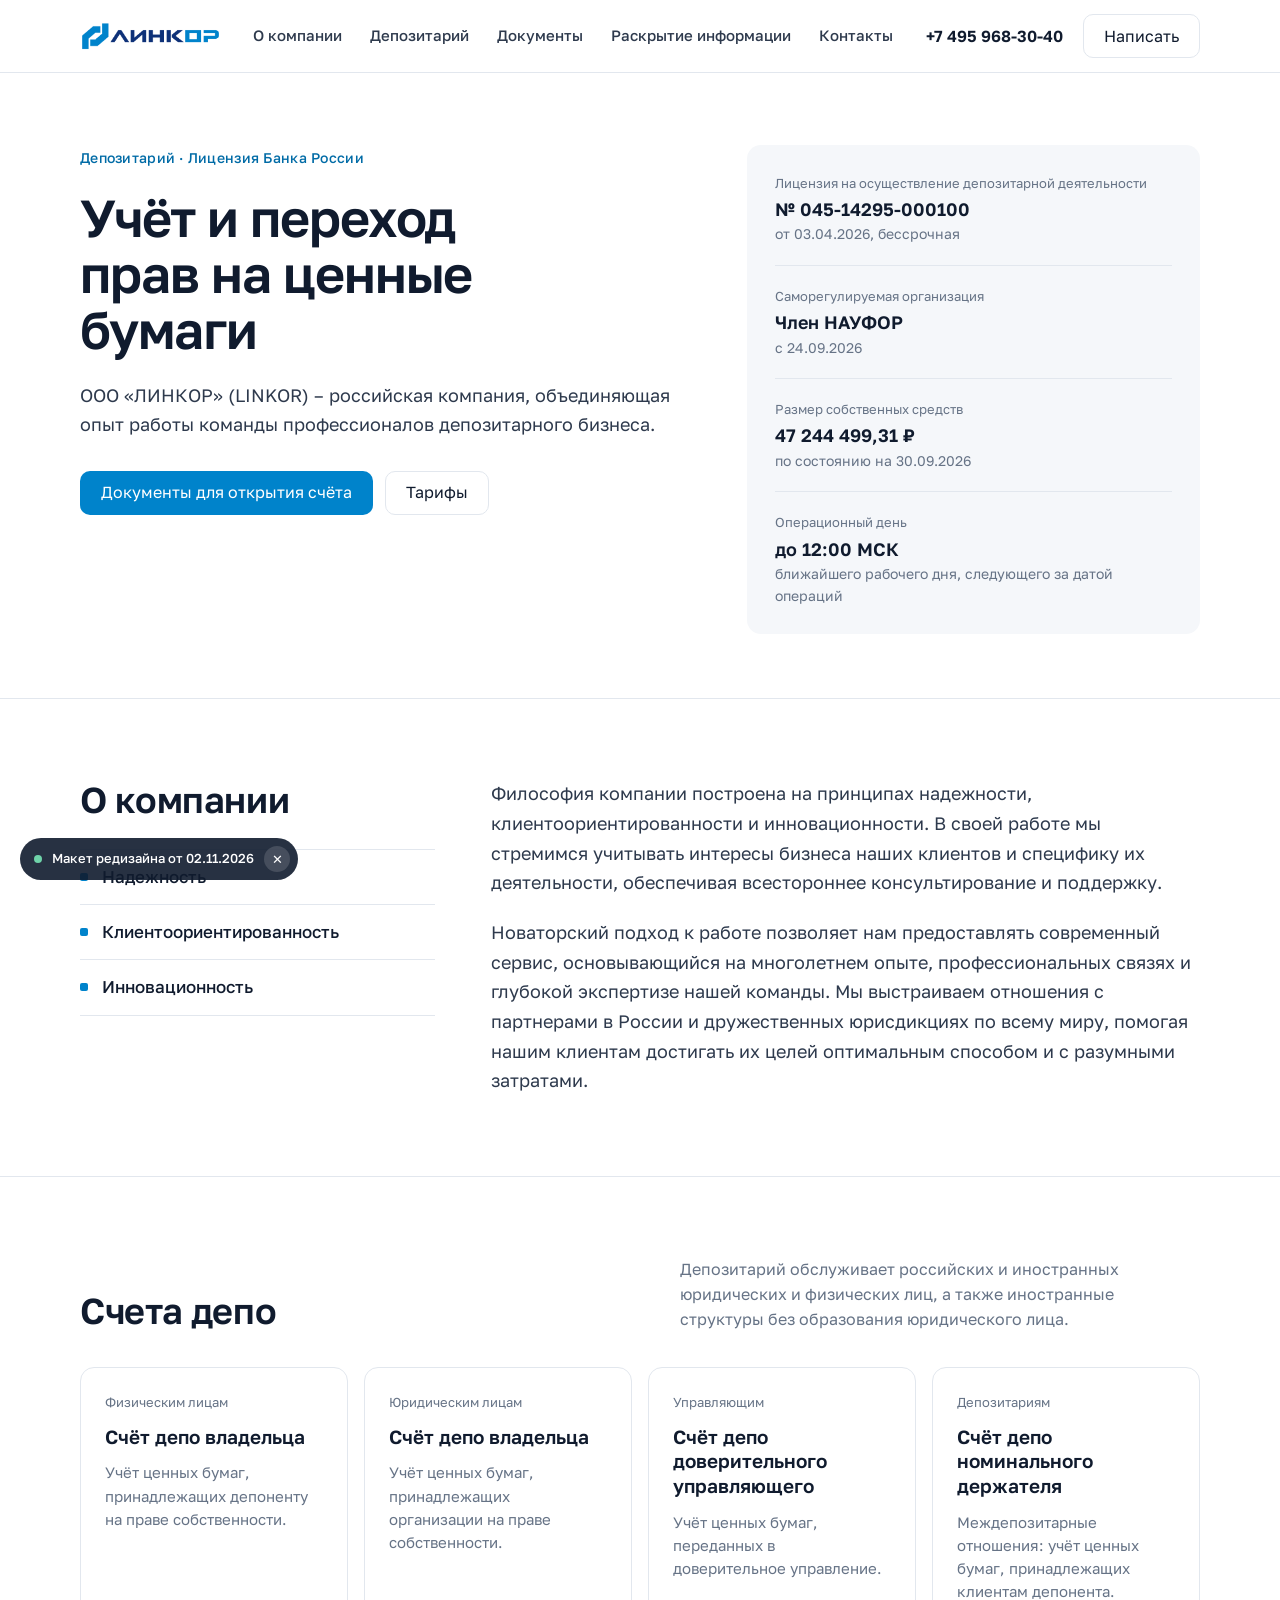
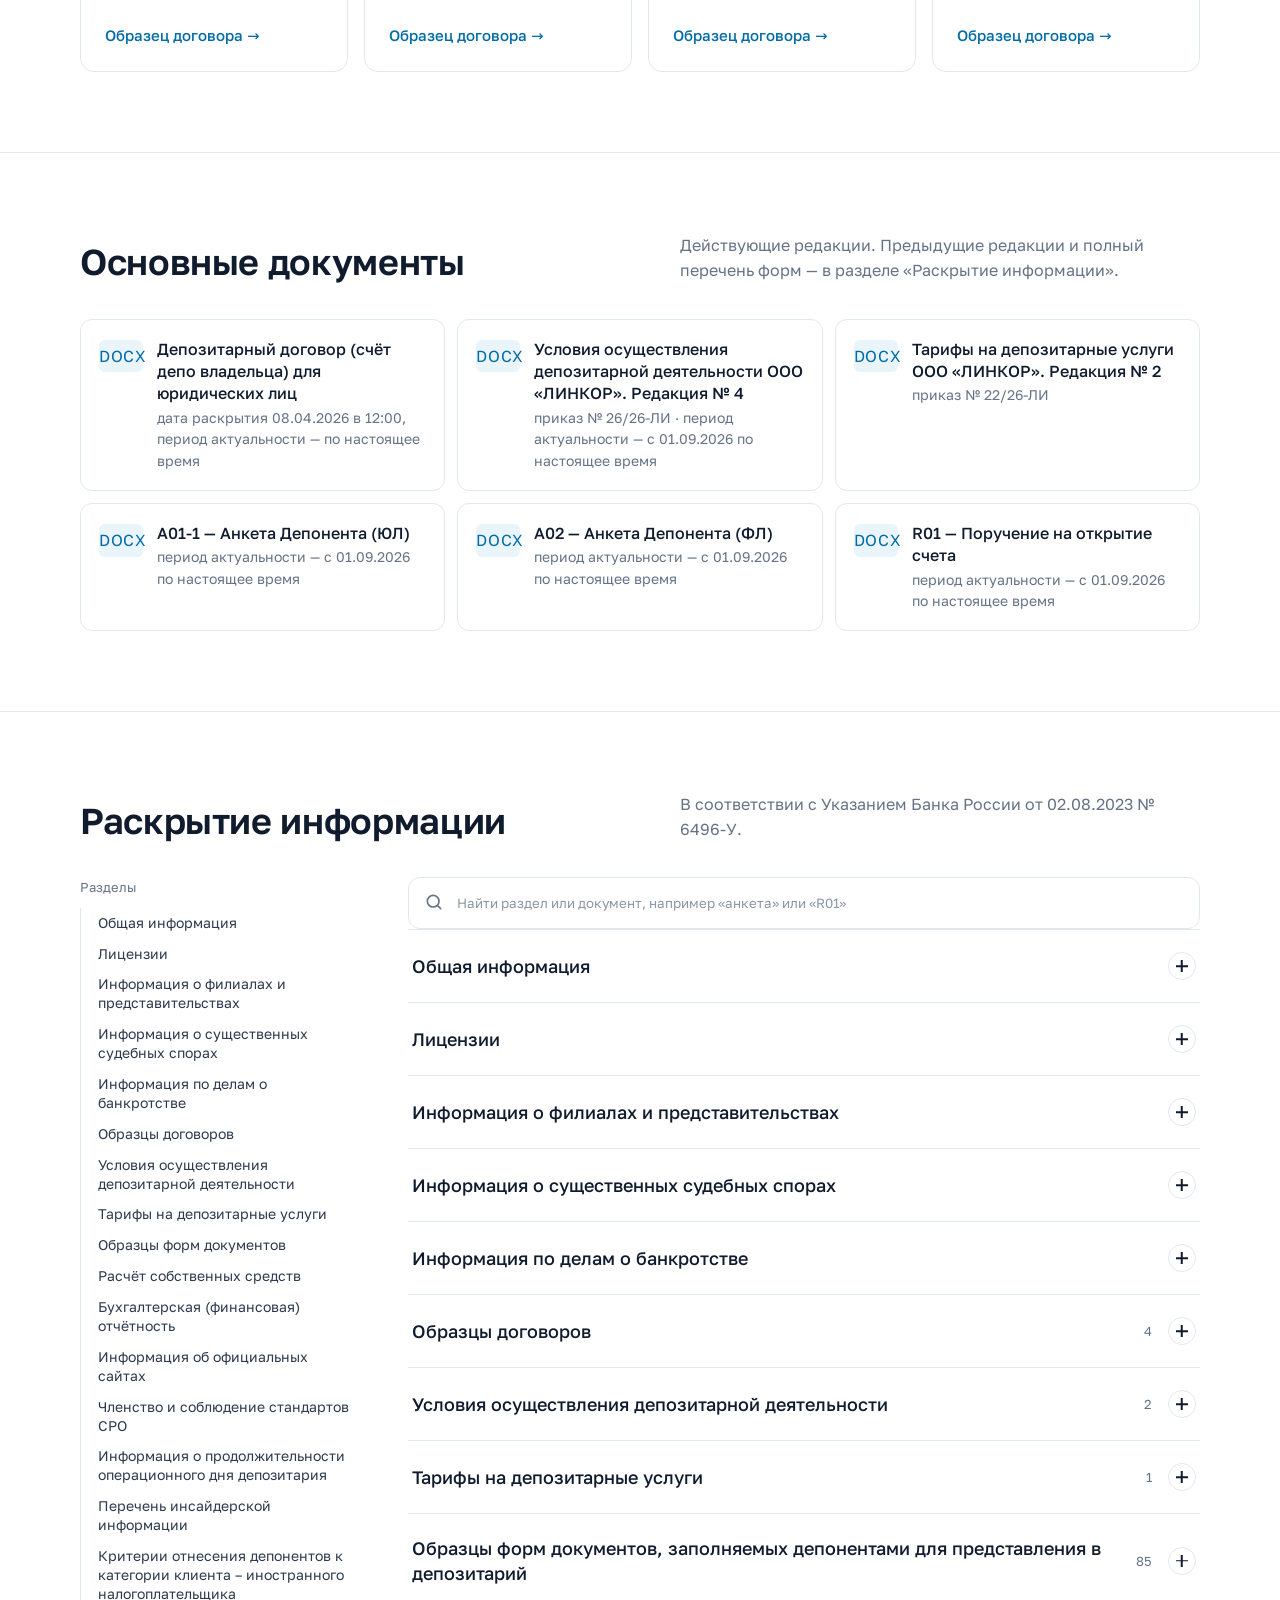
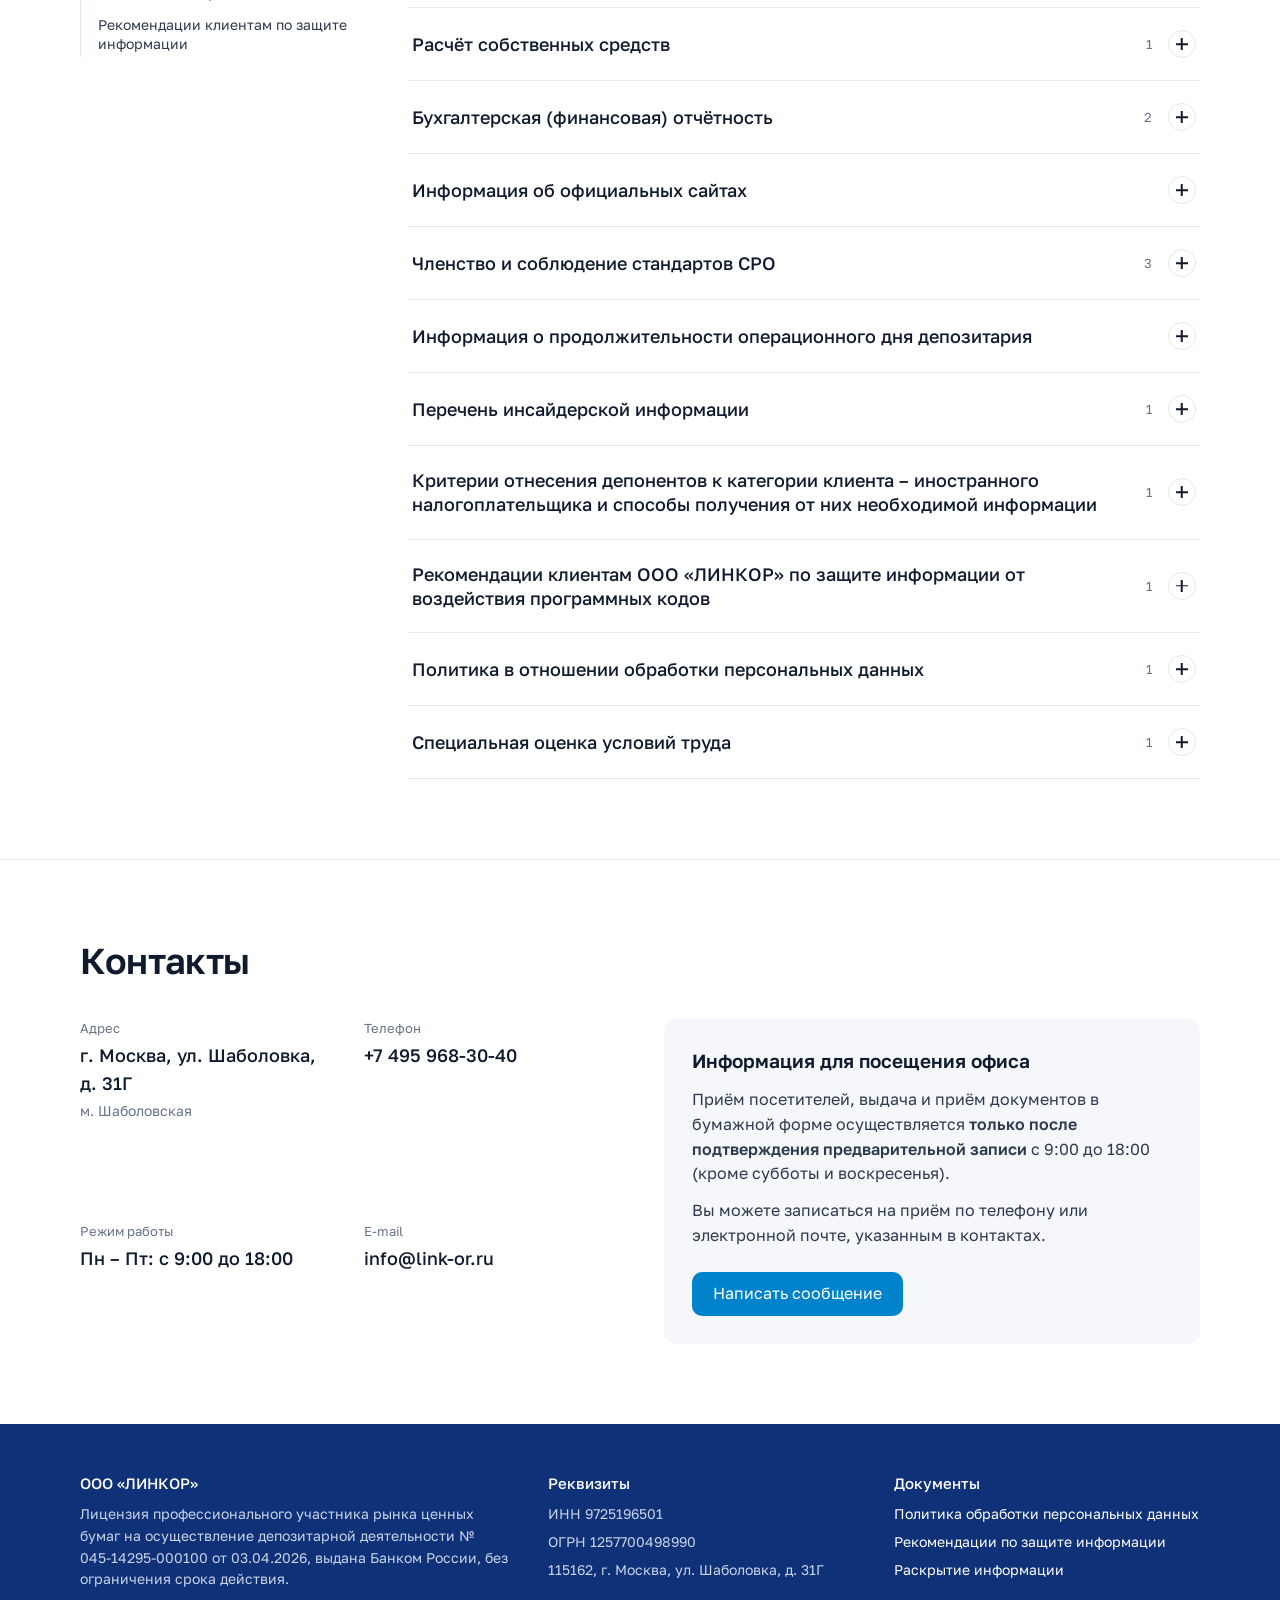
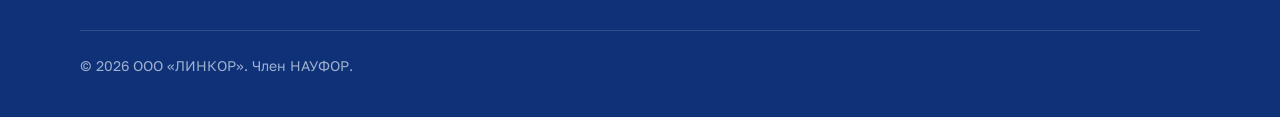
==== commit a74eb04e: "Макет от 02.11.2026 Co-Authored-By: Claude Opus 5.5 <noreply@anthropic.com>" ====
--- a/index.html
+++ b/index.html
@@ -6,10 +6,13 @@
 <meta name="viewport" content="width=device-width, initial-scale=1">
 <title>ЛИНКОР — депозитарий</title>
 <meta name="description" content="ООО «ЛИНКОР» — депозитарий, профессиональный участник рынка ценных бумаг. Лицензия Банка России № 045-14295-000100.">
-<link rel="icon" type="image/png" href="[data-uri]">
-<link rel="preconnect" href="https://fonts.googleapis.com">
-<link rel="preconnect" href="https://fonts.gstatic.com" crossorigin>
-<link href="https://fonts.googleapis.com/css2?family=Golos+Text:wght@400;500;600&display=swap" rel="stylesheet">
+<link rel="canonical" href="https://link-or.ru/">
+<meta property="og:type" content="website">
+<meta property="og:title" content="ЛИНКОР — депозитарий">
+<meta property="og:url" content="https://link-or.ru/">
+<meta property="og:image" content="https://link-or.ru/assets/logo.png">
+<link rel="icon" type="image/png" href="assets/favicon.png">
+<link rel="stylesheet" href="assets/fonts.css">
 <style>
 :root{
   --navy:#0E3178;
@@ -79,6 +82,15 @@
 .section-head h2{font-size:clamp(26px,3vw,36px);line-height:1.15;letter-spacing:-.01em}
 .section-head p{color:var(--muted);max-width:52ch}
 
+/* About */
+.about{display:grid;grid-template-columns:minmax(0,1fr) minmax(0,2fr);gap:56px}
+.about h2{font-size:clamp(26px,3vw,36px);line-height:1.15;letter-spacing:-.01em}
+.principles{list-style:none;margin:28px 0 0;padding:0;border-top:1px solid var(--line)}
+.principles li{padding:14px 0;border-bottom:1px solid var(--line);color:var(--ink);font-weight:500;font-size:17px}
+.principles li::before{content:"";display:inline-block;width:8px;height:8px;border-radius:2px;background:var(--blue);margin-right:14px;vertical-align:2px}
+.about-text{font-size:18px;line-height:1.65;max-width:68ch}
+.about-text p + p{margin-top:20px}
+
 /* Accounts */
 .cards{display:grid;grid-template-columns:repeat(4,minmax(0,1fr));gap:16px}
 .card{display:flex;flex-direction:column;gap:12px;padding:24px;border:1px solid var(--line);border-radius:var(--radius);background:var(--bg)}
@@ -204,6 +216,8 @@
   .toc a{border:1px solid var(--line);border-radius:999px;padding:7px 14px;margin:0;white-space:nowrap}
   .toc a:hover,.toc a.is-current{border-color:var(--blue)}
   .contacts{grid-template-columns:1fr;gap:32px}
+  .about{grid-template-columns:1fr;gap:24px}
+  .principles{margin-top:20px}
   .quick{grid-template-columns:1fr 1fr}
   .footer .wrap{grid-template-columns:1fr 1fr}
 }
@@ -225,6 +239,7 @@
   .card{padding:20px}
   .facts{padding:4px 20px}
   .lead{font-size:17px}
+  .about-text{font-size:17px}
   .kv{grid-template-columns:1fr}
   .kv dt{padding-bottom:0;border-bottom:0;font-size:14px}
   .kv dd{padding-top:4px}
@@ -246,8 +261,9 @@
 
 <header class="header">
   <div class="wrap">
-    <a class="logo" href="#top" aria-label="ЛИНКОР — на главную"><img src="[data-uri]" alt="ЛИНКОР" width="141" height="28"></a>
+    <a class="logo" href="#top" aria-label="ЛИНКОР — на главную"><img src="assets/logo.png" alt="ЛИНКОР" width="141" height="28"></a>
     <nav class="nav" aria-label="Основное меню">
+      <a href="#about">О компании</a>
       <a href="#accounts">Депозитарий</a>
       <a href="#documents">Документы</a>
       <a href="#disclosure">Раскрытие информации</a>
@@ -260,6 +276,7 @@
     <details class="menu">
       <summary>Меню</summary>
       <div class="menu-panel">
+        <a href="#about">О компании</a>
         <a href="#accounts">Депозитарий</a>
         <a href="#documents">Документы</a>
         <a href="#disclosure">Раскрытие информации</a>
@@ -277,7 +294,7 @@
     <div>
       <span class="eyebrow">Депозитарий · Лицензия Банка России</span>
       <h1>Учёт и переход прав на ценные бумаги</h1>
-      <p class="lead">ООО «ЛИНКОР» — профессиональный участник рынка ценных бумаг. Учитываем права на бездокументарные и обездвиженные документарные ценные бумаги, храним обездвиженные документарные ценные бумаги, а в случаях, предусмотренных федеральными законами, учитываем цифровые права.</p>
+      <p class="lead">ООО «ЛИНКОР» (LINKOR) – российская компания, объединяющая опыт работы команды профессионалов депозитарного бизнеса.</p>
       <div class="hero-actions">
         <a class="btn btn-primary" href="#accordion398">Документы для открытия счёта</a>
         <a class="btn btn-ghost" href="#tariffs">Тарифы</a>
@@ -296,8 +313,8 @@
       </div>
       <div class="fact">
         <div class="fact-label">Размер собственных средств</div>
-        <div class="fact-value">47 244 499,31 ₽</div>
-        <div class="fact-note">по состоянию на 30.09.2026</div>
+        <div class="fact-value" data-fact="ownFunds"></div>
+        <div class="fact-note" data-fact="ownFundsDate"></div>
       </div>
       <div class="fact">
         <div class="fact-label">Операционный день</div>
@@ -305,6 +322,23 @@
         <div class="fact-note">ближайшего рабочего дня, следующего за датой операций</div>
       </div>
     </aside>
+  </div>
+</section>
+
+<section class="section" id="about">
+  <div class="wrap about">
+    <div>
+      <h2>О компании</h2>
+      <ul class="principles" aria-label="Принципы компании">
+        <li>Надежность</li>
+        <li>Клиентоориентированность</li>
+        <li>Инновационность</li>
+      </ul>
+    </div>
+    <div class="about-text">
+      <p>Философия компании построена на принципах надежности, клиентоориентированности и инновационности. В своей работе мы стремимся учитывать интересы бизнеса наших клиентов и специфику их деятельности, обеспечивая всестороннее консультирование и поддержку.</p>
+      <p>Новаторский подход к работе позволяет нам предоставлять современный сервис, основывающийся на многолетнем опыте, профессиональных связях и глубокой экспертизе нашей команды. Мы выстраиваем отношения с партнерами в России и дружественных юрисдикциях по всему миру, помогая нашим клиентам достигать их целей оптимальным способом и с разумными затратами.</p>
+    </div>
   </div>
 </section>
 
@@ -319,25 +353,25 @@
         <span class="card-kicker">Физическим лицам</span>
         <h3>Счёт депо владельца</h3>
         <p>Учёт ценных бумаг, принадлежащих депоненту на праве собственности.</p>
-        <a class="more" href="files/dogovor-fl.doc">Образец договора →</a>
+        <a class="more" href="#contracts">Образец договора →</a>
       </article>
       <article class="card">
         <span class="card-kicker">Юридическим лицам</span>
         <h3>Счёт депо владельца</h3>
         <p>Учёт ценных бумаг, принадлежащих организации на праве собственности.</p>
-        <a class="more" href="files/dogovor-ul.docx">Образец договора →</a>
+        <a class="more" href="#contracts">Образец договора →</a>
       </article>
       <article class="card">
         <span class="card-kicker">Управляющим</span>
         <h3>Счёт депо доверительного управляющего</h3>
         <p>Учёт ценных бумаг, переданных в доверительное управление.</p>
-        <a class="more" href="files/dogovor-du.doc">Образец договора →</a>
+        <a class="more" href="#contracts">Образец договора →</a>
       </article>
       <article class="card">
         <span class="card-kicker">Депозитариям</span>
         <h3>Счёт депо номинального держателя</h3>
         <p>Междепозитарные отношения: учёт ценных бумаг, принадлежащих клиентам депонента.</p>
-        <a class="more" href="files/dogovor-nd.doc">Образец договора →</a>
+        <a class="more" href="#contracts">Образец договора →</a>
       </article>
     </div>
   </div>
@@ -349,9 +383,7 @@
       <h2>Основные документы</h2>
       <p>Действующие редакции. Предыдущие редакции и полный перечень форм — в разделе «Раскрытие информации».</p>
     </div>
-    <div class="quick">
-      <a class="doc" href="%D0%98%D1%81%D1%85%D0%BE%D0%B4%D0%BD%D0%B8%D0%BA%D0%B8/%D0%A3%D0%9E%D0%94%D0%94%20%D0%9B%D0%98%D0%9D%D0%9A%D0%9E%D0%A0/26-26-%D0%9B%D0%98%20%D0%A3%D1%81%D0%BB%D0%BE%D0%B2%D0%B8%D1%8F%20%D0%BE%D1%81%D1%83%D1%89%D0%B5%D1%81%D1%82%D0%B2%D0%BB%D0%B5%D0%BD%D0%B8%D1%8F%20%D0%B4%D0%B5%D0%BF%D0%BE%D0%B7%D0%B8%D1%82%D0%B0%D1%80%D0%BD%D0%BE%D0%B9%20%D0%B4%D0%B5%D1%8F%D1%82%D0%B5%D0%BB%D1%8C%D0%BD%D0%BE%D1%81%D1%82%D0%B8%20%D0%9E%D0%9E%D0%9E%20%D0%9B%D0%98%D0%9D%D0%9A%D0%9E%D0%A0.%20%D0%A0%D0%B5%D0%B4%D0%B0%D0%BA%D1%86%D0%B8%D1%8F%20%E2%84%96%204.docx"><span class="ext">DOCX</span><span class="doc-body"><span class="doc-title">Условия осуществления депозитарной деятельности</span><span class="doc-meta">редакция № 4, с 01.09.2026</span></span></a><a class="doc" href="%D0%98%D1%81%D1%85%D0%BE%D0%B4%D0%BD%D0%B8%D0%BA%D0%B8/%D0%A2%D0%B0%D1%80%D0%B8%D1%84%D1%8B%20%D0%9B%D0%98%D0%9D%D0%9A%D0%9E%D0%A0/22-26-%D0%9B%D0%98%20%D0%A2%D0%B0%D1%80%D0%B8%D1%84%D1%8B%20%D0%BD%D0%B0%20%D0%B4%D0%B5%D0%BF%D0%BE%D0%B7%D0%B8%D1%82%D0%B0%D1%80%D0%BD%D1%8B%D0%B5%20%D1%83%D1%81%D0%BB%D1%83%D0%B3%D0%B8%20%D0%9E%D0%9E%D0%9E%20%D0%9B%D0%98%D0%9D%D0%9A%D0%9E%D0%A0.%20%D0%A0%D0%B5%D0%B4%D0%B0%D0%BA%D1%86%D0%B8%D1%8F%20%E2%84%962.docx"><span class="ext">DOCX</span><span class="doc-body"><span class="doc-title">Тарифы на депозитарные услуги</span><span class="doc-meta">редакция № 2</span></span></a><a class="doc" href="files/dogovor-ul.docx"><span class="ext">DOCX</span><span class="doc-body"><span class="doc-title">Депозитарный договор для юридических лиц</span><span class="doc-meta">счёт депо владельца</span></span></a><a class="doc" href="%D0%98%D1%81%D1%85%D0%BE%D0%B4%D0%BD%D0%B8%D0%BA%D0%B8/%D0%A3%D0%9E%D0%94%D0%94%20%D0%9B%D0%98%D0%9D%D0%9A%D0%9E%D0%A0/%D0%A4%D0%BE%D1%80%D0%BC%D1%8B%20%D0%A3%D0%9E%D0%94%D0%94_%D0%B4%D0%B5%D0%B9%D1%81%D1%82%D0%B2%D1%83%D1%8E%D1%82%20%D1%81%2001.09.2026/A01-1%20%D0%90%D0%BD%D0%BA%D0%B5%D1%82%D0%B0%20%D0%94%D0%B5%D0%BF%D0%BE%D0%BD%D0%B5%D0%BD%D1%82%D0%B0%20%28%D0%AE%D0%9B%29.docx"><span class="ext">DOCX</span><span class="doc-body"><span class="doc-title">A01-1 — Анкета депонента (ЮЛ)</span></span></a><a class="doc" href="%D0%98%D1%81%D1%85%D0%BE%D0%B4%D0%BD%D0%B8%D0%BA%D0%B8/%D0%A3%D0%9E%D0%94%D0%94%20%D0%9B%D0%98%D0%9D%D0%9A%D0%9E%D0%A0/%D0%A4%D0%BE%D1%80%D0%BC%D1%8B%20%D0%A3%D0%9E%D0%94%D0%94_%D0%B4%D0%B5%D0%B9%D1%81%D1%82%D0%B2%D1%83%D1%8E%D1%82%20%D1%81%2001.09.2026/A02%20%D0%90%D0%BD%D0%BA%D0%B5%D1%82%D0%B0%20%D0%94%D0%B5%D0%BF%D0%BE%D0%BD%D0%B5%D0%BD%D1%82%D0%B0%20%28%D0%A4%D0%9B%29.docx"><span class="ext">DOCX</span><span class="doc-body"><span class="doc-title">A02 — Анкета депонента (ФЛ)</span></span></a><a class="doc" href="%D0%98%D1%81%D1%85%D0%BE%D0%B4%D0%BD%D0%B8%D0%BA%D0%B8/%D0%A3%D0%9E%D0%94%D0%94%20%D0%9B%D0%98%D0%9D%D0%9A%D0%9E%D0%A0/%D0%A4%D0%BE%D1%80%D0%BC%D1%8B%20%D0%A3%D0%9E%D0%94%D0%94_%D0%B4%D0%B5%D0%B9%D1%81%D1%82%D0%B2%D1%83%D1%8E%D1%82%20%D1%81%2001.09.2026/R01%20%D0%9F%D0%BE%D1%80%D1%83%D1%87%D0%B5%D0%BD%D0%B8%D0%B5%20%D0%BD%D0%B0%20%D0%BE%D1%82%D0%BA%D1%80%D1%8B%D1%82%D0%B8%D0%B5%20%D1%81%D1%87%D0%B5%D1%82%D0%B0.docx"><span class="ext">DOCX</span><span class="doc-body"><span class="doc-title">R01 — Поручение на открытие счёта</span></span></a>
-    </div>
+    <div class="quick" data-pinned></div>
   </div>
 </section>
 
@@ -427,70 +459,37 @@
         </details>
 
         <details class="acc" id="contracts" data-title="Образцы договоров">
-          <summary><h3>Образцы договоров</h3><span class="count">4</span><span class="plus" aria-hidden="true"></span></summary>
+          <summary><h3>Образцы договоров</h3><span class="count" data-count="contracts"></span><span class="plus" aria-hidden="true"></span></summary>
+          <div class="acc-body"><div class="docs" data-docs="contracts"></div></div>
+        </details>
+
+        <details class="acc" id="conditions" data-title="Условия осуществления депозитарной деятельности">
+          <summary><h3>Условия осуществления депозитарной деятельности</h3><span class="count" data-count="conditions"></span><span class="plus" aria-hidden="true"></span></summary>
+          <div class="acc-body"><div class="docs" data-docs="conditions"></div></div>
+        </details>
+
+        <details class="acc" id="tariffs" data-title="Тарифы на депозитарные услуги">
+          <summary><h3>Тарифы на депозитарные услуги</h3><span class="count" data-count="tariffs"></span><span class="plus" aria-hidden="true"></span></summary>
+          <div class="acc-body"><div class="docs" data-docs="tariffs"></div></div>
+        </details>
+
+        <details class="acc" id="accordion-s143" data-title="Образцы форм документов">
+          <summary><h3>Образцы форм документов, заполняемых депонентами для представления в депозитарий</h3><span class="count" data-count="accordion-s143"></span><span class="plus" aria-hidden="true"></span></summary>
           <div class="acc-body">
-            <a class="doc" href="files/dogovor-fl.doc"><span class="ext">DOC</span><span class="doc-body"><span class="doc-title">Депозитарный договор (счёт депо владельца) для физических лиц</span><span class="doc-meta">дата раскрытия 08.04.2026 в 12:00, период актуальности — по настоящее время</span></span></a>
-            <a class="doc" href="files/dogovor-ul.docx"><span class="ext">DOCX</span><span class="doc-body"><span class="doc-title">Депозитарный договор (счёт депо владельца) для юридических лиц</span><span class="doc-meta">дата раскрытия 08.04.2026 в 12:00, период актуальности — по настоящее время</span></span></a>
-            <a class="doc" href="files/dogovor-du.doc"><span class="ext">DOC</span><span class="doc-body"><span class="doc-title">Депозитарный договор (счёт депо доверительного управляющего)</span><span class="doc-meta">дата раскрытия 08.04.2026 в 12:00, период актуальности — по настоящее время</span></span></a>
-            <a class="doc" href="files/dogovor-nd.doc"><span class="ext">DOC</span><span class="doc-body"><span class="doc-title">Договор о междепозитарных отношениях (счёт депо номинального держателя)</span><span class="doc-meta">дата раскрытия 08.04.2026 в 12:00, период актуальности — по настоящее время</span></span></a>
-          </div>
-        </details>
-
-        <details class="acc" id="conditions" data-title="Условия осуществления депозитарной деятельности">
-          <summary><h3>Условия осуществления депозитарной деятельности</h3><span class="count">3</span><span class="plus" aria-hidden="true"></span></summary>
-          <div class="acc-body">
-            <a class="doc" href="%D0%98%D1%81%D1%85%D0%BE%D0%B4%D0%BD%D0%B8%D0%BA%D0%B8/%D0%A3%D0%9E%D0%94%D0%94%20%D0%9B%D0%98%D0%9D%D0%9A%D0%9E%D0%A0/26-26-%D0%9B%D0%98%20%D0%A3%D1%81%D0%BB%D0%BE%D0%B2%D0%B8%D1%8F%20%D0%BE%D1%81%D1%83%D1%89%D0%B5%D1%81%D1%82%D0%B2%D0%BB%D0%B5%D0%BD%D0%B8%D1%8F%20%D0%B4%D0%B5%D0%BF%D0%BE%D0%B7%D0%B8%D1%82%D0%B0%D1%80%D0%BD%D0%BE%D0%B9%20%D0%B4%D0%B5%D1%8F%D1%82%D0%B5%D0%BB%D1%8C%D0%BD%D0%BE%D1%81%D1%82%D0%B8%20%D0%9E%D0%9E%D0%9E%20%D0%9B%D0%98%D0%9D%D0%9A%D0%9E%D0%A0.%20%D0%A0%D0%B5%D0%B4%D0%B0%D0%BA%D1%86%D0%B8%D1%8F%20%E2%84%96%204.docx"><span class="ext">DOCX</span><span class="doc-body"><span class="doc-title">Условия осуществления депозитарной деятельности ООО «ЛИНКОР». Редакция № 4</span><span class="doc-meta">приказ № 26/26-ЛИ · действует с 01.09.2026</span></span><span class="tag ok">Действует</span></a><a class="doc" href="%D0%98%D1%81%D1%85%D0%BE%D0%B4%D0%BD%D0%B8%D0%BA%D0%B8/%D0%A3%D0%9E%D0%94%D0%94%20%D0%9B%D0%98%D0%9D%D0%9A%D0%9E%D0%A0/%D0%A2%D0%B0%D0%B1%D0%BB%D0%B8%D1%86%D0%B0%20%D0%B8%D0%B7%D0%BC%D0%B5%D0%BD%D0%B5%D0%BD%D0%B8%D0%B9_26-26-%D0%9B%D0%98%20%D0%A3%D1%81%D0%BB%D0%BE%D0%B2%D0%B8%D1%8F%20%D0%BE%D1%81%D1%83%D1%89%D0%B5%D1%81%D1%82%D0%B2%D0%BB%D0%B5%D0%BD%D0%B8%D1%8F%20%D0%B4%D0%B5%D0%BF%D0%BE%D0%B7%D0%B8%D1%82%D0%B0%D1%80%D0%BD%D0%BE%D0%B9%20%D0%B4%D0%B5%D1%8F%D1%82%D0%B5%D0%BB%D1%8C%D0%BD%D0%BE%D1%81%D1%82%D0%B8.%20%D0%A0%D0%B5%D0%B4%20%E2%84%96%204.docx"><span class="ext">DOCX</span><span class="doc-body"><span class="doc-title">Сводная таблица изменений к редакции № 4</span></span></a><a class="doc" href="%D0%98%D1%81%D1%85%D0%BE%D0%B4%D0%BD%D0%B8%D0%BA%D0%B8/%D0%A3%D0%9E%D0%94%D0%94%20%D0%9B%D0%98%D0%9D%D0%9A%D0%9E%D0%A0/4.%2009-26-%D0%9B%D0%98%20%D0%A3%D1%81%D0%BB%D0%BE%D0%B2%D0%B8%D1%8F%20%D0%BE%D1%81%D1%83%D1%89%D0%B5%D1%81%D1%82%D0%B2%D0%BB%D0%B5%D0%BD%D0%B8%D1%8F%20%D0%B4%D0%B5%D0%BF%D0%BE%D0%B7%D0%B8%D1%82%D0%B0%D1%80%D0%BD%D0%BE%D0%B9%20%D0%B4%D0%B5%D1%8F%D1%82%D0%B5%D0%BB%D1%8C%D0%BD%D0%BE%D1%81%D1%82%D0%B8.%20%D0%A0%D0%B5%D0%B4%D0%B0%D0%BA%D1%86%D0%B8%D1%8F%20%E2%84%96%203.docx"><span class="ext">DOCX</span><span class="doc-body"><span class="doc-title">Условия осуществления депозитарной деятельности. Редакция № 3</span><span class="doc-meta">приказ № 09/26-ЛИ · период актуальности 03.03.2026 — 31.08.2026</span></span><span class="tag">Архив</span></a>
-          </div>
-        </details>
-
-        <details class="acc" id="tariffs" data-title="Тарифы на депозитарные услуги">
-          <summary><h3>Тарифы на депозитарные услуги</h3><span class="count">2</span><span class="plus" aria-hidden="true"></span></summary>
-          <div class="acc-body">
-            <a class="doc" href="%D0%98%D1%81%D1%85%D0%BE%D0%B4%D0%BD%D0%B8%D0%BA%D0%B8/%D0%A2%D0%B0%D1%80%D0%B8%D1%84%D1%8B%20%D0%9B%D0%98%D0%9D%D0%9A%D0%9E%D0%A0/22-26-%D0%9B%D0%98%20%D0%A2%D0%B0%D1%80%D0%B8%D1%84%D1%8B%20%D0%BD%D0%B0%20%D0%B4%D0%B5%D0%BF%D0%BE%D0%B7%D0%B8%D1%82%D0%B0%D1%80%D0%BD%D1%8B%D0%B5%20%D1%83%D1%81%D0%BB%D1%83%D0%B3%D0%B8%20%D0%9E%D0%9E%D0%9E%20%D0%9B%D0%98%D0%9D%D0%9A%D0%9E%D0%A0.%20%D0%A0%D0%B5%D0%B4%D0%B0%D0%BA%D1%86%D0%B8%D1%8F%20%E2%84%962.docx"><span class="ext">DOCX</span><span class="doc-body"><span class="doc-title">Тарифы на депозитарные услуги ООО «ЛИНКОР». Редакция № 2</span><span class="doc-meta">приказ № 22/26-ЛИ</span></span><span class="tag ok">Действует</span></a><a class="doc" href="%D0%98%D1%81%D1%85%D0%BE%D0%B4%D0%BD%D0%B8%D0%BA%D0%B8/%D0%A2%D0%B0%D1%80%D0%B8%D1%84%D1%8B%20%D0%9B%D0%98%D0%9D%D0%9A%D0%9E%D0%A0/1.%2008-26-%D0%9B%D0%98%20%D0%A2%D0%B0%D1%80%D0%B8%D1%84%D1%8B%20%D0%BD%D0%B0%20%D0%B4%D0%B5%D0%BF%D0%BE%D0%B7%D0%B8%D1%82%D0%B0%D1%80%D0%BD%D1%8B%D0%B5%20%D1%83%D1%81%D0%BB%D1%83%D0%B3%D0%B8%20%D0%9E%D0%9E%D0%9E%20%D0%9B%D0%98%D0%9D%D0%9A%D0%9E%D0%A0.docx"><span class="ext">DOCX</span><span class="doc-body"><span class="doc-title">Тарифы на депозитарные услуги ООО «ЛИНКОР». Редакция № 1</span><span class="doc-meta">утверждены приказом от 26.02.2026 № 08/26-ЛИ</span></span><span class="tag">Архив</span></a>
-          </div>
-        </details>
-
-        <details class="acc" id="accordion-s143" data-title="Образцы форм документов">
-          <summary><h3>Образцы форм документов, заполняемых депонентами для представления в депозитарий</h3><span class="count">85</span><span class="plus" aria-hidden="true"></span></summary>
-          <div class="acc-body">
-            <p class="note">Формы — приложения к Условиям осуществления депозитарной деятельности (редакция № 4), действуют с 01.09.2026.</p>
-            <details class="sub" id="accordion398"><summary>Открытие и закрытие счёта депо<span class="count">19</span></summary><div class="sub-body"><a class="doc" href="%D0%98%D1%81%D1%85%D0%BE%D0%B4%D0%BD%D0%B8%D0%BA%D0%B8/%D0%A3%D0%9E%D0%94%D0%94%20%D0%9B%D0%98%D0%9D%D0%9A%D0%9E%D0%A0/%D0%A4%D0%BE%D1%80%D0%BC%D1%8B%20%D0%A3%D0%9E%D0%94%D0%94_%D0%B4%D0%B5%D0%B9%D1%81%D1%82%D0%B2%D1%83%D1%8E%D1%82%20%D1%81%2001.09.2026/A01-1%20%D0%90%D0%BD%D0%BA%D0%B5%D1%82%D0%B0%20%D0%94%D0%B5%D0%BF%D0%BE%D0%BD%D0%B5%D0%BD%D1%82%D0%B0%20%28%D0%AE%D0%9B%29.docx"><span class="ext">DOCX</span><span class="doc-body"><span class="doc-title">A01-1 — Анкета Депонента (ЮЛ)</span></span></a><a class="doc" href="%D0%98%D1%81%D1%85%D0%BE%D0%B4%D0%BD%D0%B8%D0%BA%D0%B8/%D0%A3%D0%9E%D0%94%D0%94%20%D0%9B%D0%98%D0%9D%D0%9A%D0%9E%D0%A0/%D0%A4%D0%BE%D1%80%D0%BC%D1%8B%20%D0%A3%D0%9E%D0%94%D0%94_%D0%B4%D0%B5%D0%B9%D1%81%D1%82%D0%B2%D1%83%D1%8E%D1%82%20%D1%81%2001.09.2026/A02%20%D0%90%D0%BD%D0%BA%D0%B5%D1%82%D0%B0%20%D0%94%D0%B5%D0%BF%D0%BE%D0%BD%D0%B5%D0%BD%D1%82%D0%B0%20%28%D0%A4%D0%9B%29.docx"><span class="ext">DOCX</span><span class="doc-body"><span class="doc-title">A02 — Анкета Депонента (ФЛ)</span></span></a><a class="doc" href="%D0%98%D1%81%D1%85%D0%BE%D0%B4%D0%BD%D0%B8%D0%BA%D0%B8/%D0%A3%D0%9E%D0%94%D0%94%20%D0%9B%D0%98%D0%9D%D0%9A%D0%9E%D0%A0/%D0%A4%D0%BE%D1%80%D0%BC%D1%8B%20%D0%A3%D0%9E%D0%94%D0%94_%D0%B4%D0%B5%D0%B9%D1%81%D1%82%D0%B2%D1%83%D1%8E%D1%82%20%D1%81%2001.09.2026/A05%20%D0%90%D0%BD%D0%BA%D0%B5%D1%82%D0%B0%20%D0%BF%D1%80%D0%B5%D0%B4%D1%81%D1%82%D0%B0%D0%B2%D0%B8%D1%82%D0%B5%D0%BB%D1%8F%20%28%D0%AE%D0%9B%29.docx"><span class="ext">DOCX</span><span class="doc-body"><span class="doc-title">A05 — Анкета представителя (ЮЛ)</span></span></a><a class="doc" href="%D0%98%D1%81%D1%85%D0%BE%D0%B4%D0%BD%D0%B8%D0%BA%D0%B8/%D0%A3%D0%9E%D0%94%D0%94%20%D0%9B%D0%98%D0%9D%D0%9A%D0%9E%D0%A0/%D0%A4%D0%BE%D1%80%D0%BC%D1%8B%20%D0%A3%D0%9E%D0%94%D0%94_%D0%B4%D0%B5%D0%B9%D1%81%D1%82%D0%B2%D1%83%D1%8E%D1%82%20%D1%81%2001.09.2026/A06%20%D0%90%D0%BD%D0%BA%D0%B5%D1%82%D0%B0%20%D0%BF%D1%80%D0%B5%D0%B4%D1%81%D1%82%D0%B0%D0%B2%D0%B8%D1%82%D0%B5%D0%BB%D1%8F%20%28%D0%A4%D0%9B%29.docx"><span class="ext">DOCX</span><span class="doc-body"><span class="doc-title">A06 — Анкета представителя (ФЛ)</span></span></a><a class="doc" href="%D0%98%D1%81%D1%85%D0%BE%D0%B4%D0%BD%D0%B8%D0%BA%D0%B8/%D0%A3%D0%9E%D0%94%D0%94%20%D0%9B%D0%98%D0%9D%D0%9A%D0%9E%D0%A0/%D0%A4%D0%BE%D1%80%D0%BC%D1%8B%20%D0%A3%D0%9E%D0%94%D0%94_%D0%B4%D0%B5%D0%B9%D1%81%D1%82%D0%B2%D1%83%D1%8E%D1%82%20%D1%81%2001.09.2026/A07%20%D0%90%D0%BD%D0%BA%D0%B5%D1%82%D0%B0%20%D0%92%D1%8B%D0%B3%D0%BE%D0%B4%D0%BE%D0%BF%D1%80%D0%B8%D0%BE%D0%B1%D1%80%D0%B5%D1%82%D0%B0%D1%82%D0%B5%D0%BB%D1%8F%20%28%D0%AE%D0%9B%29.docx"><span class="ext">DOCX</span><span class="doc-body"><span class="doc-title">A07 — Анкета Выгодоприобретателя (ЮЛ)</span></span></a><a class="doc" href="%D0%98%D1%81%D1%85%D0%BE%D0%B4%D0%BD%D0%B8%D0%BA%D0%B8/%D0%A3%D0%9E%D0%94%D0%94%20%D0%9B%D0%98%D0%9D%D0%9A%D0%9E%D0%A0/%D0%A4%D0%BE%D1%80%D0%BC%D1%8B%20%D0%A3%D0%9E%D0%94%D0%94_%D0%B4%D0%B5%D0%B9%D1%81%D1%82%D0%B2%D1%83%D1%8E%D1%82%20%D1%81%2001.09.2026/A08%20%D0%90%D0%BD%D0%BA%D0%B5%D1%82%D0%B0%20%D0%92%D1%8B%D0%B3%D0%BE%D0%B4%D0%BE%D0%BF%D1%80%D0%B8%D0%BE%D0%B1%D1%80%D0%B5%D1%82%D0%B0%D1%82%D0%B5%D0%BB%D1%8F%20%28%D0%A4%D0%9B%29.docx"><span class="ext">DOCX</span><span class="doc-body"><span class="doc-title">A08 — Анкета Выгодоприобретателя (ФЛ)</span></span></a><a class="doc" href="%D0%98%D1%81%D1%85%D0%BE%D0%B4%D0%BD%D0%B8%D0%BA%D0%B8/%D0%A3%D0%9E%D0%94%D0%94%20%D0%9B%D0%98%D0%9D%D0%9A%D0%9E%D0%A0/%D0%A4%D0%BE%D1%80%D0%BC%D1%8B%20%D0%A3%D0%9E%D0%94%D0%94_%D0%B4%D0%B5%D0%B9%D1%81%D1%82%D0%B2%D1%83%D1%8E%D1%82%20%D1%81%2001.09.2026/A10%20%D0%90%D0%BD%D0%BA%D0%B5%D1%82%D0%B0%20%D0%91%D0%B5%D0%BD%D0%B5%D1%84%D0%B8%D1%86%D0%B8%D0%B0%D1%80%D0%BD%D0%BE%D0%B3%D0%BE%20%D0%B2%D0%BB%D0%B0%D0%B4%D0%B5%D0%BB%D1%8C%D1%86%D0%B0%20%D0%B4%D0%B5%D0%BF%D0%BE%D0%BD%D0%B5%D0%BD%D1%82%D0%B0.docx"><span class="ext">DOCX</span><span class="doc-body"><span class="doc-title">A10 — Анкета Бенефициарного владельца депонента</span></span></a><a class="doc" href="%D0%98%D1%81%D1%85%D0%BE%D0%B4%D0%BD%D0%B8%D0%BA%D0%B8/%D0%A3%D0%9E%D0%94%D0%94%20%D0%9B%D0%98%D0%9D%D0%9A%D0%9E%D0%A0/%D0%A4%D0%BE%D1%80%D0%BC%D1%8B%20%D0%A3%D0%9E%D0%94%D0%94_%D0%B4%D0%B5%D0%B9%D1%81%D1%82%D0%B2%D1%83%D1%8E%D1%82%20%D1%81%2001.09.2026/A11%20%D0%90%D0%BD%D0%BA%D0%B5%D1%82%D0%B0%20%D0%9E%D0%BF%D0%B5%D1%80%D0%B0%D1%82%D0%BE%D1%80%D0%B0_%D0%9F%D0%BE%D0%BF%D0%B5%D1%87%D0%B8%D1%82%D0%B5%D0%BB%D1%8F%20%D1%81%D1%87%D0%B5%D1%82%D0%B0%20%D0%B4%D0%B5%D0%BF%D0%BE.docx"><span class="ext">DOCX</span><span class="doc-body"><span class="doc-title">A11 — Анкета Оператора / Попечителя счета депо</span></span></a><a class="doc" href="%D0%98%D1%81%D1%85%D0%BE%D0%B4%D0%BD%D0%B8%D0%BA%D0%B8/%D0%A3%D0%9E%D0%94%D0%94%20%D0%9B%D0%98%D0%9D%D0%9A%D0%9E%D0%A0/%D0%A4%D0%BE%D1%80%D0%BC%D1%8B%20%D0%A3%D0%9E%D0%94%D0%94_%D0%B4%D0%B5%D0%B9%D1%81%D1%82%D0%B2%D1%83%D1%8E%D1%82%20%D1%81%2001.09.2026/A12%20%D0%90%D0%BD%D0%BA%D0%B5%D1%82%D0%B0%20%D0%97%D0%B0%D0%BB%D0%BE%D0%B3%D0%BE%D0%B4%D0%B5%D1%80%D0%B6%D0%B0%D1%82%D0%B5%D0%BB%D1%8F%20%28%D0%AE%D0%9B%29.docx"><span class="ext">DOCX</span><span class="doc-body"><span class="doc-title">A12 — Анкета Залогодержателя (ЮЛ)</span></span></a><a class="doc" href="%D0%98%D1%81%D1%85%D0%BE%D0%B4%D0%BD%D0%B8%D0%BA%D0%B8/%D0%A3%D0%9E%D0%94%D0%94%20%D0%9B%D0%98%D0%9D%D0%9A%D0%9E%D0%A0/%D0%A4%D0%BE%D1%80%D0%BC%D1%8B%20%D0%A3%D0%9E%D0%94%D0%94_%D0%B4%D0%B5%D0%B9%D1%81%D1%82%D0%B2%D1%83%D1%8E%D1%82%20%D1%81%2001.09.2026/A13%20%D0%90%D0%BD%D0%BA%D0%B5%D1%82%D0%B0%20%D0%97%D0%B0%D0%BB%D0%BE%D0%B3%D0%BE%D0%B4%D0%B5%D1%80%D0%B6%D0%B0%D1%82%D0%B5%D0%BB%D1%8F%20%28%D0%A4%D0%9B%29.docx"><span class="ext">DOCX</span><span class="doc-body"><span class="doc-title">A13 — Анкета Залогодержателя (ФЛ)</span></span></a><a class="doc" href="%D0%98%D1%81%D1%85%D0%BE%D0%B4%D0%BD%D0%B8%D0%BA%D0%B8/%D0%A3%D0%9E%D0%94%D0%94%20%D0%9B%D0%98%D0%9D%D0%9A%D0%9E%D0%A0/%D0%A4%D0%BE%D1%80%D0%BC%D1%8B%20%D0%A3%D0%9E%D0%94%D0%94_%D0%B4%D0%B5%D0%B9%D1%81%D1%82%D0%B2%D1%83%D1%8E%D1%82%20%D1%81%2001.09.2026/D01%20%D0%94%D0%BE%D0%B2%D0%B5%D1%80%D0%B5%D0%BD%D0%BD%D0%BE%D1%81%D1%82%D1%8C%20%D0%BD%D0%B0%20%D0%9E%D0%BF%D0%B5%D1%80%D0%B0%D1%82%D0%BE%D1%80%D0%B0_%D0%9F%D0%BE%D0%BF%D0%B5%D1%87%D0%B8%D1%82%D0%B5%D0%BB%D1%8F%20%28%D0%AE%D0%9B%29.docx"><span class="ext">DOCX</span><span class="doc-body"><span class="doc-title">D01 — Доверенность на Оператора / Попечителя (ЮЛ)</span></span></a><a class="doc" href="%D0%98%D1%81%D1%85%D0%BE%D0%B4%D0%BD%D0%B8%D0%BA%D0%B8/%D0%A3%D0%9E%D0%94%D0%94%20%D0%9B%D0%98%D0%9D%D0%9A%D0%9E%D0%A0/%D0%A4%D0%BE%D1%80%D0%BC%D1%8B%20%D0%A3%D0%9E%D0%94%D0%94_%D0%B4%D0%B5%D0%B9%D1%81%D1%82%D0%B2%D1%83%D1%8E%D1%82%20%D1%81%2001.09.2026/D02%20%D0%94%D0%BE%D0%B2%D0%B5%D1%80%D0%B5%D0%BD%D0%BD%D0%BE%D1%81%D1%82%D1%8C%20%D0%BD%D0%B0%20%D0%9E%D0%BF%D0%B5%D1%80%D0%B0%D1%82%D0%BE%D1%80%D0%B0_%D0%9F%D0%BE%D0%BF%D0%B5%D1%87%D0%B8%D1%82%D0%B5%D0%BB%D1%8F%20%28%D0%A4%D0%9B%29.docx"><span class="ext">DOCX</span><span class="doc-body"><span class="doc-title">D02 — Доверенность на Оператора / Попечителя (ФЛ)</span></span></a><a class="doc" href="%D0%98%D1%81%D1%85%D0%BE%D0%B4%D0%BD%D0%B8%D0%BA%D0%B8/%D0%A3%D0%9E%D0%94%D0%94%20%D0%9B%D0%98%D0%9D%D0%9A%D0%9E%D0%A0/%D0%A4%D0%BE%D1%80%D0%BC%D1%8B%20%D0%A3%D0%9E%D0%94%D0%94_%D0%B4%D0%B5%D0%B9%D1%81%D1%82%D0%B2%D1%83%D1%8E%D1%82%20%D1%81%2001.09.2026/R01%20%D0%9F%D0%BE%D1%80%D1%83%D1%87%D0%B5%D0%BD%D0%B8%D0%B5%20%D0%BD%D0%B0%20%D0%BE%D1%82%D0%BA%D1%80%D1%8B%D1%82%D0%B8%D0%B5%20%D1%81%D1%87%D0%B5%D1%82%D0%B0.docx"><span class="ext">DOCX</span><span class="doc-body"><span class="doc-title">R01 — Поручение на открытие счета</span></span></a><a class="doc" href="%D0%98%D1%81%D1%85%D0%BE%D0%B4%D0%BD%D0%B8%D0%BA%D0%B8/%D0%A3%D0%9E%D0%94%D0%94%20%D0%9B%D0%98%D0%9D%D0%9A%D0%9E%D0%A0/%D0%A4%D0%BE%D1%80%D0%BC%D1%8B%20%D0%A3%D0%9E%D0%94%D0%94_%D0%B4%D0%B5%D0%B9%D1%81%D1%82%D0%B2%D1%83%D1%8E%D1%82%20%D1%81%2001.09.2026/R02%20%D0%9F%D0%BE%D1%80%D1%83%D1%87%D0%B5%D0%BD%D0%B8%D0%B5%20%D0%BD%D0%B0%20%D0%B7%D0%B0%D0%BA%D1%80%D1%8B%D1%82%D0%B8%D0%B5%20%D1%81%D1%87%D0%B5%D1%82%D0%B0.docx"><span class="ext">DOCX</span><span class="doc-body"><span class="doc-title">R02 — Поручение на закрытие счета</span></span></a><a class="doc" href="%D0%98%D1%81%D1%85%D0%BE%D0%B4%D0%BD%D0%B8%D0%BA%D0%B8/%D0%A3%D0%9E%D0%94%D0%94%20%D0%9B%D0%98%D0%9D%D0%9A%D0%9E%D0%A0/%D0%A4%D0%BE%D1%80%D0%BC%D1%8B%20%D0%A3%D0%9E%D0%94%D0%94_%D0%B4%D0%B5%D0%B9%D1%81%D1%82%D0%B2%D1%83%D1%8E%D1%82%20%D1%81%2001.09.2026/R15%20%D0%9F%D0%BE%D1%80%D1%83%D1%87%D0%B5%D0%BD%D0%B8%D0%B5%20%D0%BD%D0%B0%20%D0%B2%D0%BD%D0%B5%D1%81.%20%D0%B8%D0%B7%D0%BC%D0%B5%D0%BD%D0%B5%D0%BD%D0%B8%D0%B9%20%D0%B2%20%D0%90%D0%BD%D0%BA%D0%B5%D1%82%D1%83%20%D0%94%D0%B5%D0%BF%D0%BE%D0%BD%D0%B5%D0%BD%D1%82%D0%B0.docx"><span class="ext">DOCX</span><span class="doc-body"><span class="doc-title">R15 — Поручение на внесение изменений в Анкету Депонента</span></span></a><a class="doc" href="%D0%98%D1%81%D1%85%D0%BE%D0%B4%D0%BD%D0%B8%D0%BA%D0%B8/%D0%A3%D0%9E%D0%94%D0%94%20%D0%9B%D0%98%D0%9D%D0%9A%D0%9E%D0%A0/%D0%A4%D0%BE%D1%80%D0%BC%D1%8B%20%D0%A3%D0%9E%D0%94%D0%94_%D0%B4%D0%B5%D0%B9%D1%81%D1%82%D0%B2%D1%83%D1%8E%D1%82%20%D1%81%2001.09.2026/R16%20%D0%9F%D0%BE%D1%80%D1%83%D1%87%D0%B5%D0%BD%D0%B8%D0%B5%20%D0%BD%D0%B0%20%D0%BD%D0%B0%D0%B7%D0%BD%D0%B0%D1%87%D0%B5%D0%BD%D0%B8%D0%B5%20%D0%BE%D0%BF%D0%B5%D1%80%D0%B0%D1%82%D0%BE%D1%80%D0%B0%20%D1%81%D1%87%D0%B5%D1%82%D0%B0%20%D0%B4%D0%B5%D0%BF%D0%BE_%D0%BE%D1%82%D0%BC%D0%B5%D0%BD%D1%83%20%D0%BF%D0%BE%D0%BB%D0%BD%D0%BE%D0%BC%D0%BE%D1%87%D0%B8%D0%B9%20%D0%BE%D0%BF%D0%B5%D1%80%D0%B0%D1%82%D0%BE%D1%80%D0%B0%20%D1%81%D1%87%D0%B5%D1%82%D0%B0%20%D0%B4%D0%B5%D0%BF%D0%BE.docx"><span class="ext">DOCX</span><span class="doc-body"><span class="doc-title">R16 — Поручение на назначение оператора счета депо / отмену полномочий оператора счета депо</span></span></a><a class="doc" href="%D0%98%D1%81%D1%85%D0%BE%D0%B4%D0%BD%D0%B8%D0%BA%D0%B8/%D0%A3%D0%9E%D0%94%D0%94%20%D0%9B%D0%98%D0%9D%D0%9A%D0%9E%D0%A0/%D0%A4%D0%BE%D1%80%D0%BC%D1%8B%20%D0%A3%D0%9E%D0%94%D0%94_%D0%B4%D0%B5%D0%B9%D1%81%D1%82%D0%B2%D1%83%D1%8E%D1%82%20%D1%81%2001.09.2026/R17%20%D0%9F%D0%BE%D1%80%D1%83%D1%87%D0%B5%D0%BD%D0%B8%D0%B5%20%D0%BD%D0%B0%20%D0%B2%D0%BD%D0%B5%D1%81%D0%B5%D0%BD%D0%B8%D0%B5%20%D0%B8%D0%B7%D0%BC%D0%B5%D0%BD%D0%B5%D0%BD%D0%B8%D0%B9%20%D0%B2%20%D0%90%D0%BD%D0%BA%D0%B5%D1%82%D1%83%20%D0%9E%D0%BF%D0%B5%D1%80%D0%B0%D1%82%D0%BE%D1%80%D0%B0%20%D0%9F%D0%BE%D0%BF%D0%B5%D1%87%D0%B8%D1%82%D0%B5%D0%BB%D1%8F%20%D1%81%D1%87%D0%B5%D1%82%D0%B0%20%D0%B4%D0%B5%D0%BF%D0%BE.docx"><span class="ext">DOCX</span><span class="doc-body"><span class="doc-title">R17 — Поручение на внесение изменений в Анкету Оператора Попечителя счета депо</span></span></a><a class="doc" href="files/anketa-fatca-fl.docx"><span class="ext">DOCX</span><span class="doc-body"><span class="doc-title">Анкета в целях FATCA (физического лица)</span></span><span class="tag warn">Не вступило в силу</span></a><a class="doc" href="files/anketa-fatca-ul.docx"><span class="ext">DOCX</span><span class="doc-body"><span class="doc-title">Анкета в целях FATCA (юридического лица)</span></span><span class="tag warn">Не вступило в силу</span></a></div></details>
-<details class="sub" id="forms-ops"><summary>Депозитарные операции<span class="count">26</span></summary><div class="sub-body"><a class="doc" href="%D0%98%D1%81%D1%85%D0%BE%D0%B4%D0%BD%D0%B8%D0%BA%D0%B8/%D0%A3%D0%9E%D0%94%D0%94%20%D0%9B%D0%98%D0%9D%D0%9A%D0%9E%D0%A0/%D0%A4%D0%BE%D1%80%D0%BC%D1%8B%20%D0%A3%D0%9E%D0%94%D0%94_%D0%B4%D0%B5%D0%B9%D1%81%D1%82%D0%B2%D1%83%D1%8E%D1%82%20%D1%81%2001.09.2026/R03-1%20%D0%9F%D0%BE%D1%80%D1%83%D1%87%D0%B5%D0%BD%D0%B8%D0%B5%20%D0%BD%D0%B0%20%D0%BF%D1%80%D0%B8%D0%B5%D0%BC%20%D0%A6%D0%91.docx"><span class="ext">DOCX</span><span class="doc-body"><span class="doc-title">R03-1 — Поручение на прием ценных бумаг</span></span></a><a class="doc" href="%D0%98%D1%81%D1%85%D0%BE%D0%B4%D0%BD%D0%B8%D0%BA%D0%B8/%D0%A3%D0%9E%D0%94%D0%94%20%D0%9B%D0%98%D0%9D%D0%9A%D0%9E%D0%A0/%D0%A4%D0%BE%D1%80%D0%BC%D1%8B%20%D0%A3%D0%9E%D0%94%D0%94_%D0%B4%D0%B5%D0%B9%D1%81%D1%82%D0%B2%D1%83%D1%8E%D1%82%20%D1%81%2001.09.2026/R03-2%20%D0%9F%D0%BE%D1%80%D1%83%D1%87%D0%B5%D0%BD%D0%B8%D0%B5%20%D0%BD%D0%B0%20%D1%81%D0%BD%D1%8F%D1%82%D0%B8%D0%B5%20%D0%A6%D0%91%20%D1%81%20%D1%83%D1%87%D0%B5%D1%82%D0%B0%20%D0%B8%20%D1%85%D1%80%D0%B0%D0%BD%D0%B5%D0%BD%D0%B8%D1%8F.docx"><span class="ext">DOCX</span><span class="doc-body"><span class="doc-title">R03-2 — Поручение на снятие ценных бумаг с учета и хранения</span></span></a><a class="doc" href="%D0%98%D1%81%D1%85%D0%BE%D0%B4%D0%BD%D0%B8%D0%BA%D0%B8/%D0%A3%D0%9E%D0%94%D0%94%20%D0%9B%D0%98%D0%9D%D0%9A%D0%9E%D0%A0/%D0%A4%D0%BE%D1%80%D0%BC%D1%8B%20%D0%A3%D0%9E%D0%94%D0%94_%D0%B4%D0%B5%D0%B9%D1%81%D1%82%D0%B2%D1%83%D1%8E%D1%82%20%D1%81%2001.09.2026/R03-3%20%D0%9F%D0%BE%D1%80%D1%83%D1%87%D0%B5%D0%BD%D0%B8%D0%B5%20%D0%BD%D0%B0%20%D0%BF%D0%B5%D1%80%D0%B5%D0%B2%D0%BE%D0%B4%20%D0%A6%D0%91.docx"><span class="ext">DOCX</span><span class="doc-body"><span class="doc-title">R03-3 — Поручение на перевод ценных бумаг</span></span></a><a class="doc" href="%D0%98%D1%81%D1%85%D0%BE%D0%B4%D0%BD%D0%B8%D0%BA%D0%B8/%D0%A3%D0%9E%D0%94%D0%94%20%D0%9B%D0%98%D0%9D%D0%9A%D0%9E%D0%A0/%D0%A4%D0%BE%D1%80%D0%BC%D1%8B%20%D0%A3%D0%9E%D0%94%D0%94_%D0%B4%D0%B5%D0%B9%D1%81%D1%82%D0%B2%D1%83%D1%8E%D1%82%20%D1%81%2001.09.2026/R03-4%20%D0%9F%D0%BE%D1%80%D1%83%D1%87%D0%B5%D0%BD%D0%B8%D0%B5%20%D0%BD%D0%B0%20%D0%BF%D0%B5%D1%80%D0%B5%D0%BC%D0%B5%D1%89%D0%B5%D0%BD%D0%B8%D0%B5%20%D0%A6%D0%91.docx"><span class="ext">DOCX</span><span class="doc-body"><span class="doc-title">R03-4 — Поручение на перемещение ценных бумаг</span></span></a><a class="doc" href="%D0%98%D1%81%D1%85%D0%BE%D0%B4%D0%BD%D0%B8%D0%BA%D0%B8/%D0%A3%D0%9E%D0%94%D0%94%20%D0%9B%D0%98%D0%9D%D0%9A%D0%9E%D0%A0/%D0%A4%D0%BE%D1%80%D0%BC%D1%8B%20%D0%A3%D0%9E%D0%94%D0%94_%D0%B4%D0%B5%D0%B9%D1%81%D1%82%D0%B2%D1%83%D1%8E%D1%82%20%D1%81%2001.09.2026/R03-5%20%D0%9F%D0%BE%D1%80%D1%83%D1%87%D0%B5%D0%BD%D0%B8%D0%B5%20%D0%BD%D0%B0%20%D0%BF%D0%B5%D1%80%D0%B5%D0%B2%D0%BE%D0%B4%20%D0%A6%D0%91%20%D1%82%D0%BE%D1%80%D0%B3%20%D1%81%D1%87%D0%B5%D1%82.docx"><span class="ext">DOCX</span><span class="doc-body"><span class="doc-title">R03-5 — Поручение на перевод ценных бумаг торговый счёт</span></span></a><a class="doc" href="%D0%98%D1%81%D1%85%D0%BE%D0%B4%D0%BD%D0%B8%D0%BA%D0%B8/%D0%A3%D0%9E%D0%94%D0%94%20%D0%9B%D0%98%D0%9D%D0%9A%D0%9E%D0%A0/%D0%A4%D0%BE%D1%80%D0%BC%D1%8B%20%D0%A3%D0%9E%D0%94%D0%94_%D0%B4%D0%B5%D0%B9%D1%81%D1%82%D0%B2%D1%83%D1%8E%D1%82%20%D1%81%2001.09.2026/R04-1%20%D0%9F%D0%BE%D1%80%D1%83%D1%87%D0%B5%D0%BD%D0%B8%D0%B5_%D0%97%D0%B0%D0%BA%D0%BB%D0%B0%D0%B4%D0%BD%D1%8B%D0%B5%20%28%D0%B7%D1%85%29.docx"><span class="ext">DOCX</span><span class="doc-body"><span class="doc-title">R04-1 — Поручение / Закладные (зх)</span></span></a><a class="doc" href="%D0%98%D1%81%D1%85%D0%BE%D0%B4%D0%BD%D0%B8%D0%BA%D0%B8/%D0%A3%D0%9E%D0%94%D0%94%20%D0%9B%D0%98%D0%9D%D0%9A%D0%9E%D0%A0/%D0%A4%D0%BE%D1%80%D0%BC%D1%8B%20%D0%A3%D0%9E%D0%94%D0%94_%D0%B4%D0%B5%D0%B9%D1%81%D1%82%D0%B2%D1%83%D1%8E%D1%82%20%D1%81%2001.09.2026/R04-2%20%D0%A1%D0%B2%D0%BE%D0%B4%D0%BD%D0%BE%D0%B5%20%D0%BF%D0%BE%D1%80%D1%83%D1%87%D0%B5%D0%BD%D0%B8%D0%B5_%D0%97%D0%B0%D0%BA%D0%BB%D0%B0%D0%B4%D0%BD%D1%8B%D0%B5%20%28%D0%B7%D1%85%29.docx"><span class="ext">DOCX</span><span class="doc-body"><span class="doc-title">R04-2 — Сводное поручение / Закладные (зх)</span></span></a><a class="doc" href="%D0%98%D1%81%D1%85%D0%BE%D0%B4%D0%BD%D0%B8%D0%BA%D0%B8/%D0%A3%D0%9E%D0%94%D0%94%20%D0%9B%D0%98%D0%9D%D0%9A%D0%9E%D0%A0/%D0%A4%D0%BE%D1%80%D0%BC%D1%8B%20%D0%A3%D0%9E%D0%94%D0%94_%D0%B4%D0%B5%D0%B9%D1%81%D1%82%D0%B2%D1%83%D1%8E%D1%82%20%D1%81%2001.09.2026/R05%20%D0%9F%D0%BE%D1%80%D1%83%D1%87%D0%B5%D0%BD%D0%B8%D0%B5%20%D0%BD%D0%B0%20%D0%B2%D1%8B%D0%B4%D0%B0%D1%87%D1%83%20%D0%B8%D0%BD%D1%84%D0%BE%D1%80%D0%BC%D0%B0%D1%86%D0%B8%D0%B8.docx"><span class="ext">DOCX</span><span class="doc-body"><span class="doc-title">R05 — Поручение на выдачу информации</span></span></a><a class="doc" href="%D0%98%D1%81%D1%85%D0%BE%D0%B4%D0%BD%D0%B8%D0%BA%D0%B8/%D0%A3%D0%9E%D0%94%D0%94%20%D0%9B%D0%98%D0%9D%D0%9A%D0%9E%D0%A0/%D0%A4%D0%BE%D1%80%D0%BC%D1%8B%20%D0%A3%D0%9E%D0%94%D0%94_%D0%B4%D0%B5%D0%B9%D1%81%D1%82%D0%B2%D1%83%D1%8E%D1%82%20%D1%81%2001.09.2026/R06-1%20%D0%9F%D0%BE%D1%80%D1%83%D1%87%D0%B5%D0%BD%D0%B8%D0%B5%20%D0%BD%D0%B0%20%D0%BE%D1%82%D0%BA%D1%80%D1%8B%D1%82%D0%B8%D0%B5_%D0%B7%D0%B0%D0%BA%D1%80%D1%8B%D1%82%D0%B8%D0%B5%20%D1%82%D0%BE%D1%80%D0%B3%D0%BE%D0%B2%D0%BE%D0%B3%D0%BE%20%D1%80%D0%B0%D0%B7%D0%B4%D0%B5%D0%BB%D0%B0.docx"><span class="ext">DOCX</span><span class="doc-body"><span class="doc-title">R06-1 — Поручение на открытие / закрытие торгового раздела</span></span></a><a class="doc" href="%D0%98%D1%81%D1%85%D0%BE%D0%B4%D0%BD%D0%B8%D0%BA%D0%B8/%D0%A3%D0%9E%D0%94%D0%94%20%D0%9B%D0%98%D0%9D%D0%9A%D0%9E%D0%A0/%D0%A4%D0%BE%D1%80%D0%BC%D1%8B%20%D0%A3%D0%9E%D0%94%D0%94_%D0%B4%D0%B5%D0%B9%D1%81%D1%82%D0%B2%D1%83%D1%8E%D1%82%20%D1%81%2001.09.2026/R06-2%20%D0%9F%D0%BE%D1%80%D1%83%D1%87%D0%B5%D0%BD%D0%B8%D0%B5%20%D0%BD%D0%B0%20%D0%BE%D1%82%D0%BA%D1%80%D1%8B%D1%82%D0%B8%D0%B5%20%D0%B7%D0%B0%D0%BA%D1%80%D1%8B%D1%82%D0%B8%D0%B5%20%D1%81%D1%87%D0%B5%D1%82%D0%B0-%D1%80%D0%B0%D0%B7%D0%B4%D0%B5%D0%BB%D0%B0.docx"><span class="ext">DOCX</span><span class="doc-body"><span class="doc-title">R06-2 — Поручение на открытие закрытие счета-раздела</span></span></a><a class="doc" href="%D0%98%D1%81%D1%85%D0%BE%D0%B4%D0%BD%D0%B8%D0%BA%D0%B8/%D0%A3%D0%9E%D0%94%D0%94%20%D0%9B%D0%98%D0%9D%D0%9A%D0%9E%D0%A0/%D0%A4%D0%BE%D1%80%D0%BC%D1%8B%20%D0%A3%D0%9E%D0%94%D0%94_%D0%B4%D0%B5%D0%B9%D1%81%D1%82%D0%B2%D1%83%D1%8E%D1%82%20%D1%81%2001.09.2026/R06-3%20%D0%9F%D0%BE%D1%80%D1%83%D1%87%D0%B5%D0%BD%D0%B8%D0%B5%20%D0%BD%D0%B0%20%D0%BE%D1%82%D0%BA%D1%80%D1%8B%D1%82%D0%B8%D0%B5_%D0%B7%D0%B0%D0%BA%D1%80%D1%8B%D1%82%D0%B8%D0%B5%20%D1%82%D0%BE%D1%80%D0%B3%D0%BE%D0%B2%D0%BE%D0%B3%D0%BE%20%D1%80%D0%B0%D0%B7%D0%B4%D0%B5%D0%BB%D0%B0%20%D0%B2%20%D1%80%D0%B0%D1%81%D1%87%D0%B5%D1%82%D0%BD%D0%BE%D0%BC%20%D0%B4%D0%B5%D0%BF%D0%BE%D0%B7%D0%B8%D1%82%D0%B0%D1%80%D0%B8%D0%B8.docx"><span class="ext">DOCX</span><span class="doc-body"><span class="doc-title">R06-3 — Поручение на открытие / закрытие торгового раздела в расчетном депозитарии</span></span></a><a class="doc" href="%D0%98%D1%81%D1%85%D0%BE%D0%B4%D0%BD%D0%B8%D0%BA%D0%B8/%D0%A3%D0%9E%D0%94%D0%94%20%D0%9B%D0%98%D0%9D%D0%9A%D0%9E%D0%A0/%D0%A4%D0%BE%D1%80%D0%BC%D1%8B%20%D0%A3%D0%9E%D0%94%D0%94_%D0%B4%D0%B5%D0%B9%D1%81%D1%82%D0%B2%D1%83%D1%8E%D1%82%20%D1%81%2001.09.2026/R06-4%20%D0%9F%D0%BE%D1%80%D1%83%D1%87%D0%B5%D0%BD%D0%B8%D0%B5%20%D0%BF%D0%BE%20%D1%82%D0%BE%D1%80%D0%B3%D0%BE%D0%B2%D0%BE%D0%BC%D1%83%20%D1%81%D1%87%D0%B5%D1%82%D1%83%20%D0%B4%D0%B5%D0%BF%D0%BE%20%D0%BF%D0%BE%20%D1%80%D0%B5%D0%B7%D1%83%D0%BB%D1%8C%D1%82%D0%B0%D1%82%D0%B0%D0%BC%20%D0%BA%D0%BB%D0%B8%D1%80%D0%B8%D0%BD%D0%B3%D0%B0.docx"><span class="ext">DOCX</span><span class="doc-body"><span class="doc-title">R06-4 — Поручение по торговому счету депо по результатам клиринга</span></span></a><a class="doc" href="%D0%98%D1%81%D1%85%D0%BE%D0%B4%D0%BD%D0%B8%D0%BA%D0%B8/%D0%A3%D0%9E%D0%94%D0%94%20%D0%9B%D0%98%D0%9D%D0%9A%D0%9E%D0%A0/%D0%A4%D0%BE%D1%80%D0%BC%D1%8B%20%D0%A3%D0%9E%D0%94%D0%94_%D0%B4%D0%B5%D0%B9%D1%81%D1%82%D0%B2%D1%83%D1%8E%D1%82%20%D1%81%2001.09.2026/R06-5%20%D0%9F%D0%BE%D1%80%D1%83%D1%87%D0%B5%D0%BD%D0%B8%D0%B5%20%D0%BD%D0%B0%20%D0%BF%D1%80%D0%B8%D0%B5%D0%BC%20%D0%AD%D0%97%20%D0%BF%D1%80%D0%B8%20%D0%B8%D1%85%20%D0%B2%D1%8B%D0%B4%D0%B0%D1%87%D0%B5.docx"><span class="ext">DOCX</span><span class="doc-body"><span class="doc-title">R06-5 — Поручение на прием ЭЗ при их выдаче</span></span></a><a class="doc" href="%D0%98%D1%81%D1%85%D0%BE%D0%B4%D0%BD%D0%B8%D0%BA%D0%B8/%D0%A3%D0%9E%D0%94%D0%94%20%D0%9B%D0%98%D0%9D%D0%9A%D0%9E%D0%A0/%D0%A4%D0%BE%D1%80%D0%BC%D1%8B%20%D0%A3%D0%9E%D0%94%D0%94_%D0%B4%D0%B5%D0%B9%D1%81%D1%82%D0%B2%D1%83%D1%8E%D1%82%20%D1%81%2001.09.2026/R07-1%20%D0%9F%D0%BE%D1%80%D1%83%D1%87%D0%B5%D0%BD%D0%B8%D0%B5%20%D0%BD%D0%B0%20%D0%BE%D0%B1%D1%80%D0%B5%D0%BC%D0%B5%D0%BD%D0%B5%D0%BD%D0%B8%D0%B5_%D0%BF%D1%80%D0%B5%D0%BA%D1%80.%20%D0%BE%D0%B1%D1%80%D0%B5%D0%BC..docx"><span class="ext">DOCX</span><span class="doc-body"><span class="doc-title">R07-1 — Поручение на обременение / прекращение обременения</span></span></a><a class="doc" href="%D0%98%D1%81%D1%85%D0%BE%D0%B4%D0%BD%D0%B8%D0%BA%D0%B8/%D0%A3%D0%9E%D0%94%D0%94%20%D0%9B%D0%98%D0%9D%D0%9A%D0%9E%D0%A0/%D0%A4%D0%BE%D1%80%D0%BC%D1%8B%20%D0%A3%D0%9E%D0%94%D0%94_%D0%B4%D0%B5%D0%B9%D1%81%D1%82%D0%B2%D1%83%D1%8E%D1%82%20%D1%81%2001.09.2026/R07-2%20%D0%9F%D0%BE%D1%80%D1%83%D1%87%D0%B5%D0%BD%D0%B8%D0%B5%20%D0%BD%D0%B0%20%D0%BF%D0%B5%D1%80%D0%B5%D0%B4%D0%B0%D1%87%D1%83%20%D0%BF%D1%80%D0%B0%D0%B2%D0%B0%20%D0%B7%D0%B0%D0%BB%D0%BE%D0%B3%D0%B0.docx"><span class="ext">DOCX</span><span class="doc-body"><span class="doc-title">R07-2 — Поручение на передачу права залога</span></span></a><a class="doc" href="%D0%98%D1%81%D1%85%D0%BE%D0%B4%D0%BD%D0%B8%D0%BA%D0%B8/%D0%A3%D0%9E%D0%94%D0%94%20%D0%9B%D0%98%D0%9D%D0%9A%D0%9E%D0%A0/%D0%A4%D0%BE%D1%80%D0%BC%D1%8B%20%D0%A3%D0%9E%D0%94%D0%94_%D0%B4%D0%B5%D0%B9%D1%81%D1%82%D0%B2%D1%83%D1%8E%D1%82%20%D1%81%2001.09.2026/R07-3%20%D0%9F%D0%BE%D1%80%D1%83%D1%87%D0%B5%D0%BD%D0%B8%D0%B5%20%D0%BD%D0%B0%20%D0%B2%D0%BD%D0%B5%D1%81%D0%B5%D0%BD%D0%B8%D0%B5%20%D0%B8%D0%B7%D0%BC%D0%B5%D0%BD%D0%B5%D0%BD%D0%B8%D0%B9%20%D0%B2%20%D1%83%D1%81%D0%BB%D0%BE%D0%B2%D0%B8%D1%8F%20%D0%B7%D0%B0%D0%BB%D0%BE%D0%B3%D0%B0%20%D0%A6%D0%91.docx"><span class="ext">DOCX</span><span class="doc-body"><span class="doc-title">R07-3 — Поручение на внесение изменений в условия залога ценных бумаг</span></span></a><a class="doc" href="%D0%98%D1%81%D1%85%D0%BE%D0%B4%D0%BD%D0%B8%D0%BA%D0%B8/%D0%A3%D0%9E%D0%94%D0%94%20%D0%9B%D0%98%D0%9D%D0%9A%D0%9E%D0%A0/%D0%A4%D0%BE%D1%80%D0%BC%D1%8B%20%D0%A3%D0%9E%D0%94%D0%94_%D0%B4%D0%B5%D0%B9%D1%81%D1%82%D0%B2%D1%83%D1%8E%D1%82%20%D1%81%2001.09.2026/R07-4%20%D0%9F%D0%BE%D1%80%D1%83%D1%87%D0%B5%D0%BD%D0%B8%D0%B5%20%D0%BD%D0%B0%20%D0%BE%D0%B3%D1%80%D0%B0%D0%BD%D0%B8%D1%87%D0%B5%D0%BD%D0%B8%D0%B5_%D1%81%D0%BD%D1%8F%D1%82%D0%B8%D0%B5%20%D0%BE%D0%B3%D1%80%D0%B0%D0%BD%D0%B8%D1%87%D0%B5%D0%BD%D0%B8%D1%8F%20%D1%80%D0%B0%D1%81%D0%BF%D0%BE%D1%80%D1%8F%D0%B6%D0%B5%D0%BD%D0%B8%D1%8F%20%D0%A6%D0%91.docx"><span class="ext">DOCX</span><span class="doc-body"><span class="doc-title">R07-4 — Поручение на ограничение / снятие ограничения распоряжения ценных бумаг</span></span></a><a class="doc" href="%D0%98%D1%81%D1%85%D0%BE%D0%B4%D0%BD%D0%B8%D0%BA%D0%B8/%D0%A3%D0%9E%D0%94%D0%94%20%D0%9B%D0%98%D0%9D%D0%9A%D0%9E%D0%A0/%D0%A4%D0%BE%D1%80%D0%BC%D1%8B%20%D0%A3%D0%9E%D0%94%D0%94_%D0%B4%D0%B5%D0%B9%D1%81%D1%82%D0%B2%D1%83%D1%8E%D1%82%20%D1%81%2001.09.2026/R07-5%20%D0%9F%D0%BE%D1%80%D1%83%D1%87%D0%B5%D0%BD%D0%B8%D0%B5%20%D0%BF%D0%BE%20%D0%B4%D0%BE%D0%B3%D0%BE%D0%B2%D0%BE%D1%80%D1%83%20%D1%8D%D1%81%D0%BA%D1%80%D0%BE%D1%83.docx"><span class="ext">DOCX</span><span class="doc-body"><span class="doc-title">R07-5 — Поручение по договору эскроу</span></span></a><a class="doc" href="%D0%98%D1%81%D1%85%D0%BE%D0%B4%D0%BD%D0%B8%D0%BA%D0%B8/%D0%A3%D0%9E%D0%94%D0%94%20%D0%9B%D0%98%D0%9D%D0%9A%D0%9E%D0%A0/%D0%A4%D0%BE%D1%80%D0%BC%D1%8B%20%D0%A3%D0%9E%D0%94%D0%94_%D0%B4%D0%B5%D0%B9%D1%81%D1%82%D0%B2%D1%83%D1%8E%D1%82%20%D1%81%2001.09.2026/R07-6%20%D0%9F%D0%BE%D1%80%D1%83%D1%87%D0%B5%D0%BD%D0%B8%D0%B5%20%D0%BD%D0%B0%20%D0%B2%D0%BD%D0%B5%D1%81%D0%B5%D0%BD%D0%B8%D0%B5%20%D0%B8%D0%B7%D0%BC%D0%B5%D0%BD%D0%B5%D0%BD%D0%B8%D0%B9%20%D0%BF%D0%BE%20%D0%B4%D0%BE%D0%B3%D0%BE%D0%B2%D0%BE%D1%80%D1%83%20%D1%8D%D1%81%D0%BA%D1%80%D0%BE%D1%83.docx"><span class="ext">DOCX</span><span class="doc-body"><span class="doc-title">R07-6 — Поручение на внесение изменений по договору эскроу</span></span></a><a class="doc" href="%D0%98%D1%81%D1%85%D0%BE%D0%B4%D0%BD%D0%B8%D0%BA%D0%B8/%D0%A3%D0%9E%D0%94%D0%94%20%D0%9B%D0%98%D0%9D%D0%9A%D0%9E%D0%A0/%D0%A4%D0%BE%D1%80%D0%BC%D1%8B%20%D0%A3%D0%9E%D0%94%D0%94_%D0%B4%D0%B5%D0%B9%D1%81%D1%82%D0%B2%D1%83%D1%8E%D1%82%20%D1%81%2001.09.2026/R09%20%D0%9F%D0%BE%D1%80%D1%83%D1%87%D0%B5%D0%BD%D0%B8%D0%B5%20%D0%BD%D0%B0%20%D0%BE%D0%B1%D0%BC%D0%B5%D0%BD%20%D0%BF%D0%B0%D0%B5%D0%B2.docx"><span class="ext">DOCX</span><span class="doc-body"><span class="doc-title">R09 — Поручение на обмен паев</span></span></a><a class="doc" href="%D0%98%D1%81%D1%85%D0%BE%D0%B4%D0%BD%D0%B8%D0%BA%D0%B8/%D0%A3%D0%9E%D0%94%D0%94%20%D0%9B%D0%98%D0%9D%D0%9A%D0%9E%D0%A0/%D0%A4%D0%BE%D1%80%D0%BC%D1%8B%20%D0%A3%D0%9E%D0%94%D0%94_%D0%B4%D0%B5%D0%B9%D1%81%D1%82%D0%B2%D1%83%D1%8E%D1%82%20%D1%81%2001.09.2026/R10%20%D0%9F%D0%BE%D1%80%D1%83%D1%87%D0%B5%D0%BD%D0%B8%D0%B5%20%D0%BD%D0%B0%20%D0%BF%D0%BE%D0%B3%D0%B0%D1%88%D0%B5%D0%BD%D0%B8%D0%B5%20%D0%BF%D0%B0%D0%B5%D0%B2.docx"><span class="ext">DOCX</span><span class="doc-body"><span class="doc-title">R10 — Поручение на погашение паев</span></span></a><a class="doc" href="%D0%98%D1%81%D1%85%D0%BE%D0%B4%D0%BD%D0%B8%D0%BA%D0%B8/%D0%A3%D0%9E%D0%94%D0%94%20%D0%9B%D0%98%D0%9D%D0%9A%D0%9E%D0%A0/%D0%A4%D0%BE%D1%80%D0%BC%D1%8B%20%D0%A3%D0%9E%D0%94%D0%94_%D0%B4%D0%B5%D0%B9%D1%81%D1%82%D0%B2%D1%83%D1%8E%D1%82%20%D1%81%2001.09.2026/R12%20%D0%97%D0%B0%D1%8F%D0%B2%D0%BB%D0%B5%D0%BD%D0%B8%D0%B5%20%D0%BD%D0%B0%20%D0%BE%D1%82%D0%BA%D1%80%D1%8B%D1%82%D0%B8%D0%B5%20%D1%81%D1%87%D0%B5%D1%82%D0%B0%20%D1%85%D1%80%D0%B0%D0%BD%20%D0%BF%D0%BE%D0%B3%D0%B0%D1%88%D0%B5%D0%BD%D0%BD%D1%8B%D1%85%20%D1%86%D0%B1.docx"><span class="ext">DOCX</span><span class="doc-body"><span class="doc-title">R12 — Заявление на открытие счета хранения погашенных ценных бумаг</span></span></a><a class="doc" href="%D0%98%D1%81%D1%85%D0%BE%D0%B4%D0%BD%D0%B8%D0%BA%D0%B8/%D0%A3%D0%9E%D0%94%D0%94%20%D0%9B%D0%98%D0%9D%D0%9A%D0%9E%D0%A0/%D0%A4%D0%BE%D1%80%D0%BC%D1%8B%20%D0%A3%D0%9E%D0%94%D0%94_%D0%B4%D0%B5%D0%B9%D1%81%D1%82%D0%B2%D1%83%D1%8E%D1%82%20%D1%81%2001.09.2026/R13%20%D0%9F%D0%BE%D1%80%D1%83%D1%87%D0%B5%D0%BD%D0%B8%D0%B5%20%D0%BD%D0%B0%20%D0%BE%D1%82%D0%BC%D0%B5%D0%BD%D1%83.docx"><span class="ext">DOCX</span><span class="doc-body"><span class="doc-title">R13 — Поручение на отмену</span></span></a><a class="doc" href="%D0%98%D1%81%D1%85%D0%BE%D0%B4%D0%BD%D0%B8%D0%BA%D0%B8/%D0%A3%D0%9E%D0%94%D0%94%20%D0%9B%D0%98%D0%9D%D0%9A%D0%9E%D0%A0/%D0%A4%D0%BE%D1%80%D0%BC%D1%8B%20%D0%A3%D0%9E%D0%94%D0%94_%D0%B4%D0%B5%D0%B9%D1%81%D1%82%D0%B2%D1%83%D1%8E%D1%82%20%D1%81%2001.09.2026/R14%20%D0%9F%D0%BE%D1%80%D1%83%D1%87%D0%B5%D0%BD%D0%B8%D0%B5%20%D0%BD%D0%B0%20%D0%BF%D0%BE%D0%B4%D0%B0%D1%87%D1%83%20%D0%B7%D0%B0%D1%8F%D0%B2%D0%BA%D0%B8.docx"><span class="ext">DOCX</span><span class="doc-body"><span class="doc-title">R14 — Поручение на подачу заявки</span></span></a><a class="doc" href="%D0%98%D1%81%D1%85%D0%BE%D0%B4%D0%BD%D0%B8%D0%BA%D0%B8/%D0%A3%D0%9E%D0%94%D0%94%20%D0%9B%D0%98%D0%9D%D0%9A%D0%9E%D0%A0/%D0%A4%D0%BE%D1%80%D0%BC%D1%8B%20%D0%A3%D0%9E%D0%94%D0%94_%D0%B4%D0%B5%D0%B9%D1%81%D1%82%D0%B2%D1%83%D1%8E%D1%82%20%D1%81%2001.09.2026/R18%20%D0%9F%D0%BE%D1%80%D1%83%D1%87%D0%B5%D0%BD%D0%B8%D0%B5%20%D0%BD%D0%B0%20%D0%BF%D0%B5%D1%80%D0%B5%D0%B2%D0%BE%D0%B4%20%D0%A6%D0%91%20%D0%BD%D0%B0%20%D1%81%D1%87%D0%B5%D1%82%20%D1%85%D1%80%D0%B0%D0%BD%D0%B5%D0%BD%D0%B8%D1%8F%20%D0%BF%D0%BE%D0%B3%D0%B0%D1%88%D0%B5%D0%BD%D0%BD%D1%8B%D1%85%20%D0%A6%D0%91.docx"><span class="ext">DOCX</span><span class="doc-body"><span class="doc-title">R18 — Поручение на перевод ценных бумаг на счет хранения погашенных ценных бумаг</span></span></a><a class="doc" href="%D0%98%D1%81%D1%85%D0%BE%D0%B4%D0%BD%D0%B8%D0%BA%D0%B8/%D0%A3%D0%9E%D0%94%D0%94%20%D0%9B%D0%98%D0%9D%D0%9A%D0%9E%D0%A0/%D0%A4%D0%BE%D1%80%D0%BC%D1%8B%20%D0%A3%D0%9E%D0%94%D0%94_%D0%B4%D0%B5%D0%B9%D1%81%D1%82%D0%B2%D1%83%D1%8E%D1%82%20%D1%81%2001.09.2026/SM131%20%D0%98%D0%BD%D1%81%D1%82%D1%80%D1%83%D0%BA%D1%86%D0%B8%D1%8F%20%D0%BD%D0%B0%20%D0%B4%D0%B2%D0%B8%D0%B6%D0%B5%D0%BD%D0%B8%D0%B5%20%D0%B2%D0%BD%D1%83%D1%82%D1%80%D0%B8%20%D0%BF%D0%BE%D0%B7%D0%B8%D1%86%D0%B8%D0%B8.docx"><span class="ext">DOCX</span><span class="doc-body"><span class="doc-title">SM131 — Инструкция на движение внутри позиции</span></span></a></div></details>
-<details class="sub" id="forms-ca"><summary>Корпоративные действия<span class="count">5</span></summary><div class="sub-body"><a class="doc" href="%D0%98%D1%81%D1%85%D0%BE%D0%B4%D0%BD%D0%B8%D0%BA%D0%B8/%D0%A3%D0%9E%D0%94%D0%94%20%D0%9B%D0%98%D0%9D%D0%9A%D0%9E%D0%A0/%D0%A4%D0%BE%D1%80%D0%BC%D1%8B%20%D0%A3%D0%9E%D0%94%D0%94_%D0%B4%D0%B5%D0%B9%D1%81%D1%82%D0%B2%D1%83%D1%8E%D1%82%20%D1%81%2001.09.2026/CA044%20%D0%98%D0%BD%D1%81%D1%82%D1%80%D1%83%D0%BA%D1%86%D0%B8%D1%8F%20%D0%BF%D0%BE%20%D0%B3%D0%BE%D0%BB%D0%BE%D1%81%D0%BE%D0%B2%D0%B0%D0%BD%D0%B8%D1%8E%20%D0%B4%D0%BB%D1%8F%20%D0%A3%D1%81%D0%BB%D0%BE%D0%B2%D0%B8%D0%B9.docx"><span class="ext">DOCX</span><span class="doc-body"><span class="doc-title">CA044 — Инструкция по голосованию для Условий</span></span></a><a class="doc" href="%D0%98%D1%81%D1%85%D0%BE%D0%B4%D0%BD%D0%B8%D0%BA%D0%B8/%D0%A3%D0%9E%D0%94%D0%94%20%D0%9B%D0%98%D0%9D%D0%9A%D0%9E%D0%A0/%D0%A4%D0%BE%D1%80%D0%BC%D1%8B%20%D0%A3%D0%9E%D0%94%D0%94_%D0%B4%D0%B5%D0%B9%D1%81%D1%82%D0%B2%D1%83%D1%8E%D1%82%20%D1%81%2001.09.2026/CA331%20%D0%98%D0%BD%D1%81%D1%82%D1%80%D1%83%D0%BA%D1%86%D0%B8%D1%8F%20%D0%BD%D0%B0%20%D1%83%D1%87%D0%B0%D1%81%D1%82%D0%B8%D0%B5%20%D0%B2%20%D0%BA%D0%BE%D1%80%D0%BF%D0%BE%D1%80%D0%B0%D1%82%D0%B8%D0%B2%D0%BD%D0%BE%D0%BC%20%D0%B4%D0%B5%D0%B9%D1%81%D1%82%D0%B2%D0%B8%D0%B8.docx"><span class="ext">DOCX</span><span class="doc-body"><span class="doc-title">CA331 — Инструкция на участие в корпоративном действии</span></span></a><a class="doc" href="%D0%98%D1%81%D1%85%D0%BE%D0%B4%D0%BD%D0%B8%D0%BA%D0%B8/%D0%A3%D0%9E%D0%94%D0%94%20%D0%9B%D0%98%D0%9D%D0%9A%D0%9E%D0%A0/%D0%A4%D0%BE%D1%80%D0%BC%D1%8B%20%D0%A3%D0%9E%D0%94%D0%94_%D0%B4%D0%B5%D0%B9%D1%81%D1%82%D0%B2%D1%83%D1%8E%D1%82%20%D1%81%2001.09.2026/CA382%20%D0%98%D0%BD%D1%81%D1%82%D1%80%D1%83%D0%BA%D1%86%D0%B8%D1%8F%20%D0%BF%D0%BE%20%D0%BA%D0%BE%D1%80%D0%BF%D0%BE%D1%80%D0%B0%D1%82%D0%B8%D0%B2%D0%BD%D0%BE%D0%BC%D1%83%20%D0%B4%D0%B5%D0%B9%D1%81%D1%82%D0%B2%D0%B8%D1%8E.docx"><span class="ext">DOCX</span><span class="doc-body"><span class="doc-title">CA382 — Инструкция по корпоративному действию</span></span></a><a class="doc" href="%D0%98%D1%81%D1%85%D0%BE%D0%B4%D0%BD%D0%B8%D0%BA%D0%B8/%D0%A3%D0%9E%D0%94%D0%94%20%D0%9B%D0%98%D0%9D%D0%9A%D0%9E%D0%A0/%D0%A4%D0%BE%D1%80%D0%BC%D1%8B%20%D0%A3%D0%9E%D0%94%D0%94_%D0%B4%D0%B5%D0%B9%D1%81%D1%82%D0%B2%D1%83%D1%8E%D1%82%20%D1%81%2001.09.2026/CA383%20%D0%98%D0%BD%D1%81%D1%82%D1%80%D1%83%D0%BA%D1%86%D0%B8%D1%8F%20%D0%BF%D0%BE%20%D0%B8%D0%BD%D1%84%D0%BE%D1%80%D0%BC%D0%B8%D1%80%D0%BE%D0%B2%D0%B0%D0%BD%D0%B8%D1%8E%20%D1%8D%D0%BC%D0%B8%D1%82%D0%B5%D0%BD%D1%82%D0%B0.docx"><span class="ext">DOCX</span><span class="doc-body"><span class="doc-title">CA383 — Инструкция по информированию эмитента</span></span></a><a class="doc" href="%D0%98%D1%81%D1%85%D0%BE%D0%B4%D0%BD%D0%B8%D0%BA%D0%B8/%D0%A3%D0%9E%D0%94%D0%94%20%D0%9B%D0%98%D0%9D%D0%9A%D0%9E%D0%A0/%D0%A4%D0%BE%D1%80%D0%BC%D1%8B%20%D0%A3%D0%9E%D0%94%D0%94_%D0%B4%D0%B5%D0%B9%D1%81%D1%82%D0%B2%D1%83%D1%8E%D1%82%20%D1%81%2001.09.2026/CA401%20%D0%9F%D0%BE%D1%80%D1%83%D1%87%D0%B5%D0%BD%D0%B8%D0%B5%20%D0%BD%D0%B0%20%D0%BE%D1%82%D0%BC%D0%B5%D0%BD%D1%83%20%D0%B8%D0%BD%D1%81%D1%82%D1%80%D1%83%D0%BA%D1%86%D0%B8%D0%B8%20%D0%BD%D0%B0%20%D1%83%D1%87%D0%B0%D1%81%D1%82%D0%B8%D0%B5%20%D0%B2%20%D0%BA%D0%BE%D1%80%D0%BF%D0%BE%D1%80%D0%B0%D1%82%D0%B8%D0%B2%D0%BD%D0%BE%D0%BC%20%D0%B4%D0%B5%D0%B9%D1%81%D1%82%D0%B2%D0%B8%D0%B8.docx"><span class="ext">DOCX</span><span class="doc-body"><span class="doc-title">CA401 — Поручение на отмену инструкции на участие в корпоративном действии</span></span></a></div></details>
-<details class="sub" id="forms-reports"><summary>Отчёты, выписки и уведомления депозитария<span class="count">32</span></summary><div class="sub-body"><a class="doc" href="%D0%98%D1%81%D1%85%D0%BE%D0%B4%D0%BD%D0%B8%D0%BA%D0%B8/%D0%A3%D0%9E%D0%94%D0%94%20%D0%9B%D0%98%D0%9D%D0%9A%D0%9E%D0%A0/%D0%A4%D0%BE%D1%80%D0%BC%D1%8B%20%D0%A3%D0%9E%D0%94%D0%94_%D0%B4%D0%B5%D0%B9%D1%81%D1%82%D0%B2%D1%83%D1%8E%D1%82%20%D1%81%2001.09.2026/S01-1%20%D0%9E%D1%82%D1%87%D0%B5%D1%82%20%D0%BE%20%D0%B2%D1%8B%D0%BF%D0%BE%D0%BB%D0%BD%D0%B5%D0%BD%D0%B8%D0%B8%20%D0%BE%D0%BF%D0%B5%D1%80%D0%B0%D1%86%D0%B8%D0%B8_%D0%B7%D0%B0%D1%87%D0%B8%D1%81%D0%BB%D0%B5%D0%BD%D0%B8%D0%B5.docx"><span class="ext">DOCX</span><span class="doc-body"><span class="doc-title">S01-1 — Отчет о выполнении операции / зачисление</span></span></a><a class="doc" href="%D0%98%D1%81%D1%85%D0%BE%D0%B4%D0%BD%D0%B8%D0%BA%D0%B8/%D0%A3%D0%9E%D0%94%D0%94%20%D0%9B%D0%98%D0%9D%D0%9A%D0%9E%D0%A0/%D0%A4%D0%BE%D1%80%D0%BC%D1%8B%20%D0%A3%D0%9E%D0%94%D0%94_%D0%B4%D0%B5%D0%B9%D1%81%D1%82%D0%B2%D1%83%D1%8E%D1%82%20%D1%81%2001.09.2026/S01-2%20%D0%9E%D1%82%D1%87%D0%B5%D1%82%20%D0%BE%20%D0%B2%D1%8B%D0%BF%D0%BE%D0%BB%D0%BD%D0%B5%D0%BD%D0%B8%D0%B8%20%D0%BE%D0%BF%D0%B5%D1%80%D0%B0%D1%86%D0%B8%D0%B8_%D1%81%D0%BF%D0%B8%D1%81%D0%B0%D0%BD%D0%B8%D0%B5.docx"><span class="ext">DOCX</span><span class="doc-body"><span class="doc-title">S01-2 — Отчет о выполнении операции / списание</span></span></a><a class="doc" href="%D0%98%D1%81%D1%85%D0%BE%D0%B4%D0%BD%D0%B8%D0%BA%D0%B8/%D0%A3%D0%9E%D0%94%D0%94%20%D0%9B%D0%98%D0%9D%D0%9A%D0%9E%D0%A0/%D0%A4%D0%BE%D1%80%D0%BC%D1%8B%20%D0%A3%D0%9E%D0%94%D0%94_%D0%B4%D0%B5%D0%B9%D1%81%D1%82%D0%B2%D1%83%D1%8E%D1%82%20%D1%81%2001.09.2026/S01-3%20%D0%9E%D1%82%D1%87%D0%B5%D1%82%20%D0%BE%20%D0%B2%D1%8B%D0%BF%D0%BE%D0%BB%D0%BD%D0%B5%D0%BD%D0%B8%D0%B8%20%D0%BE%D0%BF%D0%B5%D1%80%D0%B0%D1%86%D0%B8%D0%B8_%D0%BF%D0%B5%D1%80%D0%B5%D0%B2%D0%BE%D0%B4.docx"><span class="ext">DOCX</span><span class="doc-body"><span class="doc-title">S01-3 — Отчет о выполнении операции / перевод</span></span></a><a class="doc" href="%D0%98%D1%81%D1%85%D0%BE%D0%B4%D0%BD%D0%B8%D0%BA%D0%B8/%D0%A3%D0%9E%D0%94%D0%94%20%D0%9B%D0%98%D0%9D%D0%9A%D0%9E%D0%A0/%D0%A4%D0%BE%D1%80%D0%BC%D1%8B%20%D0%A3%D0%9E%D0%94%D0%94_%D0%B4%D0%B5%D0%B9%D1%81%D1%82%D0%B2%D1%83%D1%8E%D1%82%20%D1%81%2001.09.2026/S01-4%20%D0%9E%D1%82%D1%87%D0%B5%D1%82%20%D0%BE%20%D0%B2%D1%8B%D0%BF%D0%BE%D0%BB%D0%BD%D0%B5%D0%BD%D0%B8%D0%B8%20%D0%BE%D0%BF%D0%B5%D1%80%D0%B0%D1%86%D0%B8%D0%B8_%D0%BF%D0%B5%D1%80%D0%B5%D0%BC%D0%B5%D1%89%D0%B5%D0%BD%D0%B8%D0%B5.docx"><span class="ext">DOCX</span><span class="doc-body"><span class="doc-title">S01-4 — Отчет о выполнении операции / перемещение</span></span></a><a class="doc" href="%D0%98%D1%81%D1%85%D0%BE%D0%B4%D0%BD%D0%B8%D0%BA%D0%B8/%D0%A3%D0%9E%D0%94%D0%94%20%D0%9B%D0%98%D0%9D%D0%9A%D0%9E%D0%A0/%D0%A4%D0%BE%D1%80%D0%BC%D1%8B%20%D0%A3%D0%9E%D0%94%D0%94_%D0%B4%D0%B5%D0%B9%D1%81%D1%82%D0%B2%D1%83%D1%8E%D1%82%20%D1%81%2001.09.2026/S01-5%20%D0%9E%D1%82%D1%87%D0%B5%D1%82%20%D0%BE%20%D0%B2%D1%8B%D0%BF%D0%BE%D0%BB%D0%BD%D0%B5%D0%BD%D0%B8%D0%B8%20%D0%BE%D0%BF%D0%B5%D1%80%D0%B0%D1%86%D0%B8%D0%B8_%D0%BE%D0%B1%D1%80%D0%B5%D0%BC%D0%B5%D0%BD%D0%B5%D0%BD%D0%B8%D0%B5_%D0%B7%D0%B0%D0%BB%D0%BE%D0%B3.docx"><span class="ext">DOCX</span><span class="doc-body"><span class="doc-title">S01-5 — Отчет о выполнении операции / обременение / залог</span></span></a><a class="doc" href="%D0%98%D1%81%D1%85%D0%BE%D0%B4%D0%BD%D0%B8%D0%BA%D0%B8/%D0%A3%D0%9E%D0%94%D0%94%20%D0%9B%D0%98%D0%9D%D0%9A%D0%9E%D0%A0/%D0%A4%D0%BE%D1%80%D0%BC%D1%8B%20%D0%A3%D0%9E%D0%94%D0%94_%D0%B4%D0%B5%D0%B9%D1%81%D1%82%D0%B2%D1%83%D1%8E%D1%82%20%D1%81%2001.09.2026/S02-1%20%D0%9E%D1%82%D1%87%D0%B5%D1%82%20%D0%BF%D0%BE%20%D0%BE%D0%BF%D0%B5%D1%80%D0%B0%D1%86%D0%B8%D1%8F%D0%BC_%D0%BF%D0%BE%20%D0%B8%D1%82%D0%BE%D0%B3%D0%B0%D0%BC%20%D0%B4%D0%B2%D0%B8%D0%B6%D0%B5%D0%BD%D0%B8%D1%8F%20%D0%A6%D0%91.docx"><span class="ext">DOCX</span><span class="doc-body"><span class="doc-title">S02-1 — Отчет по операциям / по итогам движения ценных бумаг</span></span></a><a class="doc" href="%D0%98%D1%81%D1%85%D0%BE%D0%B4%D0%BD%D0%B8%D0%BA%D0%B8/%D0%A3%D0%9E%D0%94%D0%94%20%D0%9B%D0%98%D0%9D%D0%9A%D0%9E%D0%A0/%D0%A4%D0%BE%D1%80%D0%BC%D1%8B%20%D0%A3%D0%9E%D0%94%D0%94_%D0%B4%D0%B5%D0%B9%D1%81%D1%82%D0%B2%D1%83%D1%8E%D1%82%20%D1%81%2001.09.2026/S02-2%20%D0%9E%D1%82%D1%87%D0%B5%D1%82%20%D0%BF%D0%BE%20%D0%BE%D0%BF%D0%B5%D1%80%D0%B0%D1%86%D0%B8%D1%8F%D0%BC.docx"><span class="ext">DOCX</span><span class="doc-body"><span class="doc-title">S02-2 — Отчет по операциям</span></span></a><a class="doc" href="%D0%98%D1%81%D1%85%D0%BE%D0%B4%D0%BD%D0%B8%D0%BA%D0%B8/%D0%A3%D0%9E%D0%94%D0%94%20%D0%9B%D0%98%D0%9D%D0%9A%D0%9E%D0%A0/%D0%A4%D0%BE%D1%80%D0%BC%D1%8B%20%D0%A3%D0%9E%D0%94%D0%94_%D0%B4%D0%B5%D0%B9%D1%81%D1%82%D0%B2%D1%83%D1%8E%D1%82%20%D1%81%2001.09.2026/S02-3%20%D0%9E%D1%82%D1%87%D0%B5%D1%82%20%D0%BF%D0%BE%20%D0%BE%D0%BF%D0%B5%D1%80%D0%B0%D1%86%D0%B8%D1%8F%D0%BC%20%D0%B2%20%D1%80%D0%B0%D0%B7%D1%80%D0%B5%D0%B7%D0%B5%20%D1%83%D0%BD%D0%B8%D0%BA%20%D1%80%D0%B0%D0%B7%D0%B4%D0%B5%D0%BB%D0%BE%D0%B2%20%D0%BC%D0%B5%D1%81%D1%82%D0%B0%20%D1%85%D1%80%D0%B0%D0%BD%D0%B5%D0%BD%D0%B8%D1%8F.docx"><span class="ext">DOCX</span><span class="doc-body"><span class="doc-title">S02-3 — Отчет по операциям в разрезе уник разделов места хранения</span></span></a><a class="doc" href="%D0%98%D1%81%D1%85%D0%BE%D0%B4%D0%BD%D0%B8%D0%BA%D0%B8/%D0%A3%D0%9E%D0%94%D0%94%20%D0%9B%D0%98%D0%9D%D0%9A%D0%9E%D0%A0/%D0%A4%D0%BE%D1%80%D0%BC%D1%8B%20%D0%A3%D0%9E%D0%94%D0%94_%D0%B4%D0%B5%D0%B9%D1%81%D1%82%D0%B2%D1%83%D1%8E%D1%82%20%D1%81%2001.09.2026/S02-4%20%D0%9E%D1%82%D1%87%D0%B5%D1%82%20%D0%BF%D0%BE%20%D0%BE%D0%BF%D0%B5%D1%80%D0%B0%D1%86%D0%B8%D1%8F%D0%BC_%D0%BF%D0%BE%20%D0%B2%D1%81%D0%B5%D0%BC%20%D0%B2%D0%B8%D0%B4%D0%B0%D0%BC%20%D0%A6%D0%91%20%D1%8D%D0%BC%D0%B8%D1%82%D0%B5%D0%BD%D1%82%D0%B0.docx"><span class="ext">DOCX</span><span class="doc-body"><span class="doc-title">S02-4 — Отчет по операциям / по всем видам ценных бумаг эмитента</span></span></a><a class="doc" href="%D0%98%D1%81%D1%85%D0%BE%D0%B4%D0%BD%D0%B8%D0%BA%D0%B8/%D0%A3%D0%9E%D0%94%D0%94%20%D0%9B%D0%98%D0%9D%D0%9A%D0%9E%D0%A0/%D0%A4%D0%BE%D1%80%D0%BC%D1%8B%20%D0%A3%D0%9E%D0%94%D0%94_%D0%B4%D0%B5%D0%B9%D1%81%D1%82%D0%B2%D1%83%D1%8E%D1%82%20%D1%81%2001.09.2026/S02-5%20%D0%9E%D1%82%D1%87%D0%B5%D1%82%20%D0%BF%D0%BE%20%D0%BE%D0%BF%D0%B5%D1%80%D0%B0%D1%86%D0%B8%D1%8F%D0%BC_%D0%BF%D0%BE%20%D0%BE%D0%B4%D0%BD%D0%BE%D0%BC%D1%83%20%D0%B2%D1%8B%D0%BF%D1%83%D1%81%D0%BA%D1%83%20%D0%A6%D0%91%20%D0%B7%D0%B0%20%D0%BF%D0%B5%D1%80%D0%B8%D0%BE%D0%B4.docx"><span class="ext">DOCX</span><span class="doc-body"><span class="doc-title">S02-5 — Отчет по операциям / по одному выпуску ценных бумаг за период</span></span></a><a class="doc" href="%D0%98%D1%81%D1%85%D0%BE%D0%B4%D0%BD%D0%B8%D0%BA%D0%B8/%D0%A3%D0%9E%D0%94%D0%94%20%D0%9B%D0%98%D0%9D%D0%9A%D0%9E%D0%A0/%D0%A4%D0%BE%D1%80%D0%BC%D1%8B%20%D0%A3%D0%9E%D0%94%D0%94_%D0%B4%D0%B5%D0%B9%D1%81%D1%82%D0%B2%D1%83%D1%8E%D1%82%20%D1%81%2001.09.2026/S03-1%20%D0%92%D1%8B%D0%BF%D0%B8%D1%81%D0%BA%D0%B0%20%D0%BF%D0%BE%20%D0%B2%D1%81%D0%B5%D0%BC%20%D0%B2%D0%B8%D0%B4%D0%B0%D0%BC%20%D0%A6%D0%91.docx"><span class="ext">DOCX</span><span class="doc-body"><span class="doc-title">S03-1 — Выписка по всем видам ценных бумаг</span></span></a><a class="doc" href="%D0%98%D1%81%D1%85%D0%BE%D0%B4%D0%BD%D0%B8%D0%BA%D0%B8/%D0%A3%D0%9E%D0%94%D0%94%20%D0%9B%D0%98%D0%9D%D0%9A%D0%9E%D0%A0/%D0%A4%D0%BE%D1%80%D0%BC%D1%8B%20%D0%A3%D0%9E%D0%94%D0%94_%D0%B4%D0%B5%D0%B9%D1%81%D1%82%D0%B2%D1%83%D1%8E%D1%82%20%D1%81%2001.09.2026/S03-1N%20%D0%92%D1%8B%D0%BF%D0%B8%D1%81%D0%BA%D0%B0%20%D0%BF%D0%BE%20%D0%B2%D1%81%D0%B5%D0%BC%20%D0%B2%D0%B8%D0%B4%D0%B0%D0%BC%20%D0%A6%D0%91.docx"><span class="ext">DOCX</span><span class="doc-body"><span class="doc-title">S03-1N — Выписка по всем видам ценных бумаг</span></span></a><a class="doc" href="%D0%98%D1%81%D1%85%D0%BE%D0%B4%D0%BD%D0%B8%D0%BA%D0%B8/%D0%A3%D0%9E%D0%94%D0%94%20%D0%9B%D0%98%D0%9D%D0%9A%D0%9E%D0%A0/%D0%A4%D0%BE%D1%80%D0%BC%D1%8B%20%D0%A3%D0%9E%D0%94%D0%94_%D0%B4%D0%B5%D0%B9%D1%81%D1%82%D0%B2%D1%83%D1%8E%D1%82%20%D1%81%2001.09.2026/S03-1S%20%D0%A1%D0%BF%D1%80%D0%B0%D0%B2%D0%BA%D0%B0%20%D0%BF%D0%BE%20%D0%B2%D1%81%D0%B5%D0%BC%20%D0%B2%D0%B8%D0%B4%D0%B0%D0%BC%20%D0%A6%D0%91.docx"><span class="ext">DOCX</span><span class="doc-body"><span class="doc-title">S03-1S — Справка по всем видам ценных бумаг</span></span></a><a class="doc" href="%D0%98%D1%81%D1%85%D0%BE%D0%B4%D0%BD%D0%B8%D0%BA%D0%B8/%D0%A3%D0%9E%D0%94%D0%94%20%D0%9B%D0%98%D0%9D%D0%9A%D0%9E%D0%A0/%D0%A4%D0%BE%D1%80%D0%BC%D1%8B%20%D0%A3%D0%9E%D0%94%D0%94_%D0%B4%D0%B5%D0%B9%D1%81%D1%82%D0%B2%D1%83%D1%8E%D1%82%20%D1%81%2001.09.2026/S03-2%20%D0%92%D1%8B%D0%BF%D0%B8%D1%81%D0%BA%D0%B0%20%D0%BF%D0%BE%20%D0%BE%D0%B4%D0%BD%D0%BE%D0%BC%D1%83%20%D0%B2%D0%B8%D0%B4%D1%83%20%D0%A6%D0%91.docx"><span class="ext">DOCX</span><span class="doc-body"><span class="doc-title">S03-2 — Выписка по одному виду ценных бумаг</span></span></a><a class="doc" href="%D0%98%D1%81%D1%85%D0%BE%D0%B4%D0%BD%D0%B8%D0%BA%D0%B8/%D0%A3%D0%9E%D0%94%D0%94%20%D0%9B%D0%98%D0%9D%D0%9A%D0%9E%D0%A0/%D0%A4%D0%BE%D1%80%D0%BC%D1%8B%20%D0%A3%D0%9E%D0%94%D0%94_%D0%B4%D0%B5%D0%B9%D1%81%D1%82%D0%B2%D1%83%D1%8E%D1%82%20%D1%81%2001.09.2026/S03-2N%20%D0%92%D1%8B%D0%BF%D0%B8%D1%81%D0%BA%D0%B0%20%D0%BF%D0%BE%20%D0%BE%D0%B4%D0%BD%D0%BE%D0%BC%D1%83%20%D0%B2%D0%B8%D0%B4%D1%83%20%D1%86%D0%B1.docx"><span class="ext">DOCX</span><span class="doc-body"><span class="doc-title">S03-2N — Выписка по одному виду ценных бумаг</span></span></a><a class="doc" href="%D0%98%D1%81%D1%85%D0%BE%D0%B4%D0%BD%D0%B8%D0%BA%D0%B8/%D0%A3%D0%9E%D0%94%D0%94%20%D0%9B%D0%98%D0%9D%D0%9A%D0%9E%D0%A0/%D0%A4%D0%BE%D1%80%D0%BC%D1%8B%20%D0%A3%D0%9E%D0%94%D0%94_%D0%B4%D0%B5%D0%B9%D1%81%D1%82%D0%B2%D1%83%D1%8E%D1%82%20%D1%81%2001.09.2026/S03-2S%20%D0%A1%D0%BF%D1%80%D0%B0%D0%B2%D0%BA%D0%B0%20%D0%BF%D0%BE%20%D0%BE%D0%B4%D0%BD%D0%BE%D0%BC%D1%83%20%D0%B2%D0%B8%D0%B4%D1%83%20%D0%A6%D0%91.docx"><span class="ext">DOCX</span><span class="doc-body"><span class="doc-title">S03-2S — Справка по одному виду ценных бумаг</span></span></a><a class="doc" href="%D0%98%D1%81%D1%85%D0%BE%D0%B4%D0%BD%D0%B8%D0%BA%D0%B8/%D0%A3%D0%9E%D0%94%D0%94%20%D0%9B%D0%98%D0%9D%D0%9A%D0%9E%D0%A0/%D0%A4%D0%BE%D1%80%D0%BC%D1%8B%20%D0%A3%D0%9E%D0%94%D0%94_%D0%B4%D0%B5%D0%B9%D1%81%D1%82%D0%B2%D1%83%D1%8E%D1%82%20%D1%81%2001.09.2026/S03-3%20%D0%92%D1%8B%D0%BF%D0%B8%D1%81%D0%BA%D0%B0%20%D0%BF%D0%BE%20%D0%B2%D1%81%D0%B5%D0%BC%20%D0%B2%D0%B8%D0%B4%D0%B0%D0%BC%20%D0%A6%D0%91%20%D1%8D%D0%BC%D0%B8%D1%82%D0%B5%D0%BD%D1%82%D0%B0.docx"><span class="ext">DOCX</span><span class="doc-body"><span class="doc-title">S03-3 — Выписка по всем видам ценных бумаг эмитента</span></span></a><a class="doc" href="%D0%98%D1%81%D1%85%D0%BE%D0%B4%D0%BD%D0%B8%D0%BA%D0%B8/%D0%A3%D0%9E%D0%94%D0%94%20%D0%9B%D0%98%D0%9D%D0%9A%D0%9E%D0%A0/%D0%A4%D0%BE%D1%80%D0%BC%D1%8B%20%D0%A3%D0%9E%D0%94%D0%94_%D0%B4%D0%B5%D0%B9%D1%81%D1%82%D0%B2%D1%83%D1%8E%D1%82%20%D1%81%2001.09.2026/S03-3N%20%D0%B2%D1%8B%D0%BF%D0%B8%D1%81%D0%BA%D0%B0%20%D0%BF%D0%BE%20%D0%B2%D1%81%D0%B5%D0%BC%20%D0%B2%D0%B8%D0%B4%D0%B0%D0%BC%20%D0%A6%D0%91%20%D1%8D%D0%BC%D0%B8%D1%82%D0%B5%D0%BD%D1%82%D0%B0.docx"><span class="ext">DOCX</span><span class="doc-body"><span class="doc-title">S03-3N — Выписка по всем видам ценных бумаг эмитента</span></span></a><a class="doc" href="%D0%98%D1%81%D1%85%D0%BE%D0%B4%D0%BD%D0%B8%D0%BA%D0%B8/%D0%A3%D0%9E%D0%94%D0%94%20%D0%9B%D0%98%D0%9D%D0%9A%D0%9E%D0%A0/%D0%A4%D0%BE%D1%80%D0%BC%D1%8B%20%D0%A3%D0%9E%D0%94%D0%94_%D0%B4%D0%B5%D0%B9%D1%81%D1%82%D0%B2%D1%83%D1%8E%D1%82%20%D1%81%2001.09.2026/S03-3S%20%D0%A1%D0%BF%D1%80%D0%B0%D0%B2%D0%BA%D0%B0%20%D0%BF%D0%BE%20%D0%B2%D1%81%D0%B5%D0%BC%20%D0%B2%D0%B8%D0%B4%D0%B0%D0%BC%20%D0%A6%D0%91%20%D1%8D%D0%BC%D0%B8%D1%82%D0%B5%D0%BD%D1%82%D0%B0.docx"><span class="ext">DOCX</span><span class="doc-body"><span class="doc-title">S03-3S — Справка по всем видам ценных бумаг эмитента</span></span></a><a class="doc" href="%D0%98%D1%81%D1%85%D0%BE%D0%B4%D0%BD%D0%B8%D0%BA%D0%B8/%D0%A3%D0%9E%D0%94%D0%94%20%D0%9B%D0%98%D0%9D%D0%9A%D0%9E%D0%A0/%D0%A4%D0%BE%D1%80%D0%BC%D1%8B%20%D0%A3%D0%9E%D0%94%D0%94_%D0%B4%D0%B5%D0%B9%D1%81%D1%82%D0%B2%D1%83%D1%8E%D1%82%20%D1%81%2001.09.2026/S04%20%D0%9E%D1%82%D1%87%D0%B5%D1%82%20%D0%BE%D0%B1%20%D0%BE%D0%BF%D0%B5%D1%80%D0%B0%D1%86%D0%B8%D1%8F%D1%85%20%D0%B7%D0%B0%20%D0%BF%D0%B5%D1%80%D0%B8%D0%BE%D0%B4.docx"><span class="ext">DOCX</span><span class="doc-body"><span class="doc-title">S04 — Отчет об операциях за период</span></span></a><a class="doc" href="%D0%98%D1%81%D1%85%D0%BE%D0%B4%D0%BD%D0%B8%D0%BA%D0%B8/%D0%A3%D0%9E%D0%94%D0%94%20%D0%9B%D0%98%D0%9D%D0%9A%D0%9E%D0%A0/%D0%A4%D0%BE%D1%80%D0%BC%D1%8B%20%D0%A3%D0%9E%D0%94%D0%94_%D0%B4%D0%B5%D0%B9%D1%81%D1%82%D0%B2%D1%83%D1%8E%D1%82%20%D1%81%2001.09.2026/S05-1%20%D0%9E%D1%82%D1%87%D0%B5%D1%82%20%D0%BE%D0%B1%20%D0%BE%D1%82%D0%BA%D1%80%D1%8B%D1%82%D0%B8%D0%B8%20%D0%BF%D0%B0%D1%81%D1%81%D0%B8%D0%B2%D0%BD%D0%BE%D0%B3%D0%BE%20%D1%81%D1%87%D0%B5%D1%82%D0%B0%20%D0%94%D0%B5%D0%BF%D0%BE.docx"><span class="ext">DOCX</span><span class="doc-body"><span class="doc-title">S05-1 — Отчет об открытии пассивного счета Депо</span></span></a><a class="doc" href="%D0%98%D1%81%D1%85%D0%BE%D0%B4%D0%BD%D0%B8%D0%BA%D0%B8/%D0%A3%D0%9E%D0%94%D0%94%20%D0%9B%D0%98%D0%9D%D0%9A%D0%9E%D0%A0/%D0%A4%D0%BE%D1%80%D0%BC%D1%8B%20%D0%A3%D0%9E%D0%94%D0%94_%D0%B4%D0%B5%D0%B9%D1%81%D1%82%D0%B2%D1%83%D1%8E%D1%82%20%D1%81%2001.09.2026/S05-2%20%D0%9E%D1%82%D1%87%D0%B5%D1%82%20%D0%B7%D0%B0%D0%BA%D1%80%D1%8B%D1%82%D0%B8%D0%B5%20%D1%81%D1%87%D0%B5%D1%82%D0%B0%20%D0%94%D0%B5%D0%BF%D0%BE_%D0%B2%D0%BD%D0%B5%D1%81%D0%B5%D0%BD%D0%B8%D0%B5%20%D0%B8%D0%B7%D0%BC%D0%B5%D0%BD%D0%B5%D0%BD%D0%B8%D0%B9.docx"><span class="ext">DOCX</span><span class="doc-body"><span class="doc-title">S05-2 — Отчет закрытие счета Депо / внесение изменений</span></span></a><a class="doc" href="%D0%98%D1%81%D1%85%D0%BE%D0%B4%D0%BD%D0%B8%D0%BA%D0%B8/%D0%A3%D0%9E%D0%94%D0%94%20%D0%9B%D0%98%D0%9D%D0%9A%D0%9E%D0%A0/%D0%A4%D0%BE%D1%80%D0%BC%D1%8B%20%D0%A3%D0%9E%D0%94%D0%94_%D0%B4%D0%B5%D0%B9%D1%81%D1%82%D0%B2%D1%83%D1%8E%D1%82%20%D1%81%2001.09.2026/S05-3%20%D0%9E%D1%82%D1%87%D0%B5%D1%82_%D0%BF%D1%80%D0%B8%D0%BE%D1%81%D1%82%D0%B0%D0%BD%D0%BE%D0%B2%D0%BB%D0%B5%D0%BD%D0%B8%D0%B5%20%D0%BE%D0%BF%D0%B5%D1%80%D0%B0%D1%86%D0%B8%D0%B9_%D0%B2%D0%BE%D0%B7%D0%BE%D0%B1%D0%BD%D0%BE%D0%B2%D0%BB%D0%B5%D0%BD%D0%B8%D0%B5%20%D0%BE%D0%BF%D0%B5%D1%80%D0%B0%D1%86%D0%B8%D0%B9.docx"><span class="ext">DOCX</span><span class="doc-body"><span class="doc-title">S05-3 — Отчет / приостановление операций / возобновление операций</span></span></a><a class="doc" href="%D0%98%D1%81%D1%85%D0%BE%D0%B4%D0%BD%D0%B8%D0%BA%D0%B8/%D0%A3%D0%9E%D0%94%D0%94%20%D0%9B%D0%98%D0%9D%D0%9A%D0%9E%D0%A0/%D0%A4%D0%BE%D1%80%D0%BC%D1%8B%20%D0%A3%D0%9E%D0%94%D0%94_%D0%B4%D0%B5%D0%B9%D1%81%D1%82%D0%B2%D1%83%D1%8E%D1%82%20%D1%81%2001.09.2026/S05-4%20%D0%9E%D1%82%D1%87%D0%B5%D1%82%20%D0%9E%D1%82%D0%BA%D1%80%D1%8B%D1%82%D0%B8%D0%B5%20%D1%82%D0%BE%D1%80%D0%B3%D0%BE%D0%B2%D0%BE%D0%B3%D0%BE%20%D1%80%D0%B0%D0%B7%D0%B4%D0%B5%D0%BB%D0%B0%20%D1%81%D1%87%D0%B5%D1%82%D0%B0%20%D0%94%D0%B5%D0%BF%D0%BE.docx"><span class="ext">DOCX</span><span class="doc-body"><span class="doc-title">S05-4 — Отчет Открытие торгового раздела счета Депо</span></span></a><a class="doc" href="%D0%98%D1%81%D1%85%D0%BE%D0%B4%D0%BD%D0%B8%D0%BA%D0%B8/%D0%A3%D0%9E%D0%94%D0%94%20%D0%9B%D0%98%D0%9D%D0%9A%D0%9E%D0%A0/%D0%A4%D0%BE%D1%80%D0%BC%D1%8B%20%D0%A3%D0%9E%D0%94%D0%94_%D0%B4%D0%B5%D0%B9%D1%81%D1%82%D0%B2%D1%83%D1%8E%D1%82%20%D1%81%2001.09.2026/S05-5%20%D0%9E%D1%82%D1%87%D0%B5%D1%82%20%D0%97%D0%B0%D0%BA%D1%80%D1%8B%D1%82%D0%B8%D0%B5%20%D1%82%D0%BE%D1%80%D0%B3%D0%BE%D0%B2%D0%BE%D0%B3%D0%BE%20%D1%80%D0%B0%D0%B7%D0%B4%D0%B5%D0%BB%D0%B0%20%D1%81%D1%87%D0%B5%D1%82%D0%B0%20%D0%94%D0%B5%D0%BF%D0%BE.docx"><span class="ext">DOCX</span><span class="doc-body"><span class="doc-title">S05-5 — Отчет Закрытие торгового раздела счета Депо</span></span></a><a class="doc" href="%D0%98%D1%81%D1%85%D0%BE%D0%B4%D0%BD%D0%B8%D0%BA%D0%B8/%D0%A3%D0%9E%D0%94%D0%94%20%D0%9B%D0%98%D0%9D%D0%9A%D0%9E%D0%A0/%D0%A4%D0%BE%D1%80%D0%BC%D1%8B%20%D0%A3%D0%9E%D0%94%D0%94_%D0%B4%D0%B5%D0%B9%D1%81%D1%82%D0%B2%D1%83%D1%8E%D1%82%20%D1%81%2001.09.2026/S05-6%20%D0%9E%D1%82%D1%87%D0%B5%D1%82%20%D0%BE%D1%82%D0%BA%D1%80%D1%8B%D1%82%D0%B8%D0%B5%20%D1%81%D1%87%D0%B5%D1%82%D0%B0%20%28%D1%80%D0%B0%D0%B7%D0%B4%D0%B5%D0%BB%D0%B0%20%D1%81%D1%87%D0%B5%D1%82%D0%B0%29%20%D0%94%D0%B5%D0%BF%D0%BE%20%D0%B2%20%D0%BC%D0%B5%D1%81%D1%82%D0%B5%20%D1%85%D1%80%D0%B0%D0%BD%D0%B3%D0%B5%D0%BD%D0%B8%D1%8F%20%D0%A6%D0%91.docx"><span class="ext">DOCX</span><span class="doc-body"><span class="doc-title">S05-6 — Отчет открытие счета (раздела счета) Депо в месте хранения ценных бумаг</span></span></a><a class="doc" href="%D0%98%D1%81%D1%85%D0%BE%D0%B4%D0%BD%D0%B8%D0%BA%D0%B8/%D0%A3%D0%9E%D0%94%D0%94%20%D0%9B%D0%98%D0%9D%D0%9A%D0%9E%D0%A0/%D0%A4%D0%BE%D1%80%D0%BC%D1%8B%20%D0%A3%D0%9E%D0%94%D0%94_%D0%B4%D0%B5%D0%B9%D1%81%D1%82%D0%B2%D1%83%D1%8E%D1%82%20%D1%81%2001.09.2026/S05-7%20%D0%BE%D1%82%D1%87%D0%B5%D1%82%20%D0%97%D0%B0%D0%BA%D1%80%D1%8B%D1%82%D0%B8%D0%B5%20%D1%81%D1%87%D0%B5%D1%82%D0%B0%20%28%D1%80%D0%B0%D0%B7%D0%B4%D0%B5%D0%BB%D0%B0%20%D1%81%D1%87%D0%B5%D1%82%D0%B0%29%20%D0%94%D0%B5%D0%BF%D0%BE%20%D0%B2%20%D0%BC%D0%B5%D1%81%D1%82%D0%B5%20%D1%85%D1%80%D0%B0%D0%BD%D0%B5%D0%BD%D0%B8%D1%8F%20%D0%A6%D0%91.docx"><span class="ext">DOCX</span><span class="doc-body"><span class="doc-title">S05-7 — Отчет Закрытие счета (раздела счета) Депо в месте хранения ценных бумаг</span></span></a><a class="doc" href="%D0%98%D1%81%D1%85%D0%BE%D0%B4%D0%BD%D0%B8%D0%BA%D0%B8/%D0%A3%D0%9E%D0%94%D0%94%20%D0%9B%D0%98%D0%9D%D0%9A%D0%9E%D0%A0/%D0%A4%D0%BE%D1%80%D0%BC%D1%8B%20%D0%A3%D0%9E%D0%94%D0%94_%D0%B4%D0%B5%D0%B9%D1%81%D1%82%D0%B2%D1%83%D1%8E%D1%82%20%D1%81%2001.09.2026/S05-9%20%D0%9E%D1%82%D1%87%D0%B5%D1%82%20%D0%BE%20%D0%B2%D1%8B%D0%BF%D0%BE%D0%BB%D0%BD%D0%B5%D0%BD%D0%B8%D0%B8%20%D0%B4%D0%B5%D0%BF%D0%BE%D0%B7%D0%B8%D1%82%D0%B0%D1%80%D0%BD%D0%BE%D0%B9%20%D0%BE%D0%BF%D0%B5%D1%80%D0%B0%D1%86%D0%B8%D0%B8.docx"><span class="ext">DOCX</span><span class="doc-body"><span class="doc-title">S05-9 — Отчет о выполнении депозитарной операции</span></span></a><a class="doc" href="%D0%98%D1%81%D1%85%D0%BE%D0%B4%D0%BD%D0%B8%D0%BA%D0%B8/%D0%A3%D0%9E%D0%94%D0%94%20%D0%9B%D0%98%D0%9D%D0%9A%D0%9E%D0%A0/%D0%A4%D0%BE%D1%80%D0%BC%D1%8B%20%D0%A3%D0%9E%D0%94%D0%94_%D0%B4%D0%B5%D0%B9%D1%81%D1%82%D0%B2%D1%83%D1%8E%D1%82%20%D1%81%2001.09.2026/S05-10%20%D0%9E%D1%82%D1%87%D0%B5%D1%82%20%D0%BE%D0%B1%20%D0%BE%D1%82%D0%BA%D1%80%D1%8B%D1%82%D0%B8%D0%B8%20%D0%A2%D0%BE%D1%80%D0%B3%D0%BE%D0%B2%D0%BE%D0%B3%D0%BE%20%D1%80%D0%B0%D0%B7%D0%B4%D0%B5%D0%BB%D0%B0%20%D0%B2%20%D1%80%D0%B0%D1%81%D1%87%D0%B5%D1%82%D0%BD%D0%BE%D0%BC%20%D0%B4%D0%B5%D0%BF%D0%BE%D0%B7%D0%B8%D1%82%D0%B0%D1%80%D0%B8%D0%B8.docx"><span class="ext">DOCX</span><span class="doc-body"><span class="doc-title">S05-10 — Отчет об открытии Торгового раздела в расчетном депозитарии</span></span></a><a class="doc" href="%D0%98%D1%81%D1%85%D0%BE%D0%B4%D0%BD%D0%B8%D0%BA%D0%B8/%D0%A3%D0%9E%D0%94%D0%94%20%D0%9B%D0%98%D0%9D%D0%9A%D0%9E%D0%A0/%D0%A4%D0%BE%D1%80%D0%BC%D1%8B%20%D0%A3%D0%9E%D0%94%D0%94_%D0%B4%D0%B5%D0%B9%D1%81%D1%82%D0%B2%D1%83%D1%8E%D1%82%20%D1%81%2001.09.2026/S05-11%20%D0%9E%D1%82%D1%87%D0%B5%D1%82%20%D0%BE%20%D0%B7%D0%B0%D0%BA%D1%80%D1%8B%D1%82%D0%B8%D0%B8%20%D0%A2%D0%BE%D1%80%D0%B3%D0%BE%D0%B2%D0%BE%D0%B3%D0%BE%20%D1%80%D0%B0%D0%B7%D0%B4%D0%B5%D0%BB%D0%B0%20%D0%B2%20%D1%80%D0%B0%D1%81%D1%87%D0%B5%D1%82%D0%BD%D0%BE%D0%BC%20%D0%B4%D0%B5%D0%BF%D0%BE%D0%B7%D0%B8%D1%82%D0%B0%D1%80%D0%B8%D0%B8.docx"><span class="ext">DOCX</span><span class="doc-body"><span class="doc-title">S05-11 — Отчет о закрытии Торгового раздела в расчетном депозитарии</span></span></a><a class="doc" href="%D0%98%D1%81%D1%85%D0%BE%D0%B4%D0%BD%D0%B8%D0%BA%D0%B8/%D0%A3%D0%9E%D0%94%D0%94%20%D0%9B%D0%98%D0%9D%D0%9A%D0%9E%D0%A0/%D0%A4%D0%BE%D1%80%D0%BC%D1%8B%20%D0%A3%D0%9E%D0%94%D0%94_%D0%B4%D0%B5%D0%B9%D1%81%D1%82%D0%B2%D1%83%D1%8E%D1%82%20%D1%81%2001.09.2026/S06%20%D0%A3%D0%B2%D0%B5%D0%B4%D0%BE%D0%BC%D0%BB%D0%B5%D0%BD%D0%B8%D0%B5%20%D0%BE%D0%B1%20%D0%BE%D1%82%D0%BA%D0%B0%D0%B7%D0%B5.docx"><span class="ext">DOCX</span><span class="doc-body"><span class="doc-title">S06 — Уведомление об отказе</span></span></a><a class="doc" href="%D0%98%D1%81%D1%85%D0%BE%D0%B4%D0%BD%D0%B8%D0%BA%D0%B8/%D0%A3%D0%9E%D0%94%D0%94%20%D0%9B%D0%98%D0%9D%D0%9A%D0%9E%D0%A0/%D0%A4%D0%BE%D1%80%D0%BC%D1%8B%20%D0%A3%D0%9E%D0%94%D0%94_%D0%B4%D0%B5%D0%B9%D1%81%D1%82%D0%B2%D1%83%D1%8E%D1%82%20%D1%81%2001.09.2026/S07%20%D0%9E%D1%82%D1%87%D0%B5%D1%82%20%D0%BF%D0%BE%20%D0%BE%D0%BF%D0%B5%D1%80%D0%B0%D1%86%D0%B8%D1%8F%D0%BC%20%D0%BF%D0%BE%20%D1%82%D1%80%D0%B0%D0%BD%D0%B7%D0%B8%D1%82%D0%BD%D0%BE%D0%BC%D1%83%20%D1%81%D1%87%D0%B5%D1%82%D1%83.docx"><span class="ext">DOCX</span><span class="doc-body"><span class="doc-title">S07 — Отчет по операциям по транзитному счету</span></span></a></div></details>
-<details class="sub" id="forms-z"><summary>Заявления и карточки<span class="count">3</span></summary><div class="sub-body"><a class="doc" href="%D0%98%D1%81%D1%85%D0%BE%D0%B4%D0%BD%D0%B8%D0%BA%D0%B8/%D0%A3%D0%9E%D0%94%D0%94%20%D0%9B%D0%98%D0%9D%D0%9A%D0%9E%D0%A0/%D0%A4%D0%BE%D1%80%D0%BC%D1%8B%20%D0%A3%D0%9E%D0%94%D0%94_%D0%B4%D0%B5%D0%B9%D1%81%D1%82%D0%B2%D1%83%D1%8E%D1%82%20%D1%81%2001.09.2026/Z01%20%D0%97%D0%B0%D1%8F%D0%B2%D0%BB%D0%B5%D0%BD%D0%B8%D0%B5.docx"><span class="ext">DOCX</span><span class="doc-body"><span class="doc-title">Z01 — Заявление</span></span></a><a class="doc" href="%D0%98%D1%81%D1%85%D0%BE%D0%B4%D0%BD%D0%B8%D0%BA%D0%B8/%D0%A3%D0%9E%D0%94%D0%94%20%D0%9B%D0%98%D0%9D%D0%9A%D0%9E%D0%A0/%D0%A4%D0%BE%D1%80%D0%BC%D1%8B%20%D0%A3%D0%9E%D0%94%D0%94_%D0%B4%D0%B5%D0%B9%D1%81%D1%82%D0%B2%D1%83%D1%8E%D1%82%20%D1%81%2001.09.2026/Z02%20%D0%9A%D0%B0%D1%80%D1%82%D0%BE%D1%87%D0%BA%D0%B0.docx"><span class="ext">DOCX</span><span class="doc-body"><span class="doc-title">Z02 — Карточка</span></span></a><a class="doc" href="%D0%98%D1%81%D1%85%D0%BE%D0%B4%D0%BD%D0%B8%D0%BA%D0%B8/%D0%A3%D0%9E%D0%94%D0%94%20%D0%9B%D0%98%D0%9D%D0%9A%D0%9E%D0%A0/%D0%A4%D0%BE%D1%80%D0%BC%D1%8B%20%D0%A3%D0%9E%D0%94%D0%94_%D0%B4%D0%B5%D0%B9%D1%81%D1%82%D0%B2%D1%83%D1%8E%D1%82%20%D1%81%2001.09.2026/Z03%20%D0%97%D0%B0%D1%8F%D0%B2%D0%BB%D0%B5%D0%BD%D0%B8%D0%B5%20%28%D0%BC%D0%BD%D0%BE%D0%B3%D0%BE%D1%80%D0%B0%D0%B7%D0%BE%D0%B2%D0%BE%D0%B3%D0%BE%20%D0%B4%D0%B5%D0%B9%D1%81%D1%82%D0%B2%D0%B8%D1%8F%29.docx"><span class="ext">DOCX</span><span class="doc-body"><span class="doc-title">Z03 — Заявление (многоразового действия)</span></span></a></div></details>
-<details class="sub" id="forms-archive"><summary>Архив: формы, действовавшие с 03.03.2026 по 31.08.2026<span class="count">81</span></summary><div class="sub-body"><a class="doc" href="%D0%98%D1%81%D1%85%D0%BE%D0%B4%D0%BD%D0%B8%D0%BA%D0%B8/%D0%A3%D0%9E%D0%94%D0%94%20%D0%9B%D0%98%D0%9D%D0%9A%D0%9E%D0%A0/%D0%A4%D0%BE%D1%80%D0%BC%D1%8B%20%D0%BA%20%D0%A3%D0%9E%D0%94%D0%94%20%D0%BF%D0%B5%D1%80%D0%B8%D0%BE%D0%B4%20%D0%B0%D0%BA%D1%82%D1%83%D0%B0%D0%BB%D1%8C%D0%BD%D0%BE%D1%81%D1%82%D0%B8%20%D1%81%2003.03.2026%20%D0%BF%D0%BE%2031.08.2026/A01-1.docx"><span class="ext">DOCX</span><span class="doc-body"><span class="doc-title">A01-1 — Анкета Депонента (ЮЛ)</span><span class="doc-meta">период актуальности 03.03.2026 — 31.08.2026</span></span></a><a class="doc" href="%D0%98%D1%81%D1%85%D0%BE%D0%B4%D0%BD%D0%B8%D0%BA%D0%B8/%D0%A3%D0%9E%D0%94%D0%94%20%D0%9B%D0%98%D0%9D%D0%9A%D0%9E%D0%A0/%D0%A4%D0%BE%D1%80%D0%BC%D1%8B%20%D0%BA%20%D0%A3%D0%9E%D0%94%D0%94%20%D0%BF%D0%B5%D1%80%D0%B8%D0%BE%D0%B4%20%D0%B0%D0%BA%D1%82%D1%83%D0%B0%D0%BB%D1%8C%D0%BD%D0%BE%D1%81%D1%82%D0%B8%20%D1%81%2003.03.2026%20%D0%BF%D0%BE%2031.08.2026/A02.docx"><span class="ext">DOCX</span><span class="doc-body"><span class="doc-title">A02 — Анкета Депонента (ФЛ)</span><span class="doc-meta">период актуальности 03.03.2026 — 31.08.2026</span></span></a><a class="doc" href="%D0%98%D1%81%D1%85%D0%BE%D0%B4%D0%BD%D0%B8%D0%BA%D0%B8/%D0%A3%D0%9E%D0%94%D0%94%20%D0%9B%D0%98%D0%9D%D0%9A%D0%9E%D0%A0/%D0%A4%D0%BE%D1%80%D0%BC%D1%8B%20%D0%BA%20%D0%A3%D0%9E%D0%94%D0%94%20%D0%BF%D0%B5%D1%80%D0%B8%D0%BE%D0%B4%20%D0%B0%D0%BA%D1%82%D1%83%D0%B0%D0%BB%D1%8C%D0%BD%D0%BE%D1%81%D1%82%D0%B8%20%D1%81%2003.03.2026%20%D0%BF%D0%BE%2031.08.2026/A05.docx"><span class="ext">DOCX</span><span class="doc-body"><span class="doc-title">A05 — Анкета представителя (ЮЛ)</span><span class="doc-meta">период актуальности 03.03.2026 — 31.08.2026</span></span></a><a class="doc" href="%D0%98%D1%81%D1%85%D0%BE%D0%B4%D0%BD%D0%B8%D0%BA%D0%B8/%D0%A3%D0%9E%D0%94%D0%94%20%D0%9B%D0%98%D0%9D%D0%9A%D0%9E%D0%A0/%D0%A4%D0%BE%D1%80%D0%BC%D1%8B%20%D0%BA%20%D0%A3%D0%9E%D0%94%D0%94%20%D0%BF%D0%B5%D1%80%D0%B8%D0%BE%D0%B4%20%D0%B0%D0%BA%D1%82%D1%83%D0%B0%D0%BB%D1%8C%D0%BD%D0%BE%D1%81%D1%82%D0%B8%20%D1%81%2003.03.2026%20%D0%BF%D0%BE%2031.08.2026/A06.docx"><span class="ext">DOCX</span><span class="doc-body"><span class="doc-title">A06 — Анкета представителя (ФЛ)</span><span class="doc-meta">период актуальности 03.03.2026 — 31.08.2026</span></span></a><a class="doc" href="%D0%98%D1%81%D1%85%D0%BE%D0%B4%D0%BD%D0%B8%D0%BA%D0%B8/%D0%A3%D0%9E%D0%94%D0%94%20%D0%9B%D0%98%D0%9D%D0%9A%D0%9E%D0%A0/%D0%A4%D0%BE%D1%80%D0%BC%D1%8B%20%D0%BA%20%D0%A3%D0%9E%D0%94%D0%94%20%D0%BF%D0%B5%D1%80%D0%B8%D0%BE%D0%B4%20%D0%B0%D0%BA%D1%82%D1%83%D0%B0%D0%BB%D1%8C%D0%BD%D0%BE%D1%81%D1%82%D0%B8%20%D1%81%2003.03.2026%20%D0%BF%D0%BE%2031.08.2026/A07.docx"><span class="ext">DOCX</span><span class="doc-body"><span class="doc-title">A07 — Анкета Выгодоприобретателя (ЮЛ)</span><span class="doc-meta">период актуальности 03.03.2026 — 31.08.2026</span></span></a><a class="doc" href="%D0%98%D1%81%D1%85%D0%BE%D0%B4%D0%BD%D0%B8%D0%BA%D0%B8/%D0%A3%D0%9E%D0%94%D0%94%20%D0%9B%D0%98%D0%9D%D0%9A%D0%9E%D0%A0/%D0%A4%D0%BE%D1%80%D0%BC%D1%8B%20%D0%BA%20%D0%A3%D0%9E%D0%94%D0%94%20%D0%BF%D0%B5%D1%80%D0%B8%D0%BE%D0%B4%20%D0%B0%D0%BA%D1%82%D1%83%D0%B0%D0%BB%D1%8C%D0%BD%D0%BE%D1%81%D1%82%D0%B8%20%D1%81%2003.03.2026%20%D0%BF%D0%BE%2031.08.2026/A08.docx"><span class="ext">DOCX</span><span class="doc-body"><span class="doc-title">A08 — Анкета Выгодоприобретателя (ФЛ)</span><span class="doc-meta">период актуальности 03.03.2026 — 31.08.2026</span></span></a><a class="doc" href="%D0%98%D1%81%D1%85%D0%BE%D0%B4%D0%BD%D0%B8%D0%BA%D0%B8/%D0%A3%D0%9E%D0%94%D0%94%20%D0%9B%D0%98%D0%9D%D0%9A%D0%9E%D0%A0/%D0%A4%D0%BE%D1%80%D0%BC%D1%8B%20%D0%BA%20%D0%A3%D0%9E%D0%94%D0%94%20%D0%BF%D0%B5%D1%80%D0%B8%D0%BE%D0%B4%20%D0%B0%D0%BA%D1%82%D1%83%D0%B0%D0%BB%D1%8C%D0%BD%D0%BE%D1%81%D1%82%D0%B8%20%D1%81%2003.03.2026%20%D0%BF%D0%BE%2031.08.2026/A10.docx"><span class="ext">DOCX</span><span class="doc-body"><span class="doc-title">A10 — Анкета Бенефициарного владельца депонента</span><span class="doc-meta">период актуальности 03.03.2026 — 31.08.2026</span></span></a><a class="doc" href="%D0%98%D1%81%D1%85%D0%BE%D0%B4%D0%BD%D0%B8%D0%BA%D0%B8/%D0%A3%D0%9E%D0%94%D0%94%20%D0%9B%D0%98%D0%9D%D0%9A%D0%9E%D0%A0/%D0%A4%D0%BE%D1%80%D0%BC%D1%8B%20%D0%BA%20%D0%A3%D0%9E%D0%94%D0%94%20%D0%BF%D0%B5%D1%80%D0%B8%D0%BE%D0%B4%20%D0%B0%D0%BA%D1%82%D1%83%D0%B0%D0%BB%D1%8C%D0%BD%D0%BE%D1%81%D1%82%D0%B8%20%D1%81%2003.03.2026%20%D0%BF%D0%BE%2031.08.2026/A11.docx"><span class="ext">DOCX</span><span class="doc-body"><span class="doc-title">A11 — Анкета Оператора / Попечителя счета депо</span><span class="doc-meta">период актуальности 03.03.2026 — 31.08.2026</span></span></a><a class="doc" href="%D0%98%D1%81%D1%85%D0%BE%D0%B4%D0%BD%D0%B8%D0%BA%D0%B8/%D0%A3%D0%9E%D0%94%D0%94%20%D0%9B%D0%98%D0%9D%D0%9A%D0%9E%D0%A0/%D0%A4%D0%BE%D1%80%D0%BC%D1%8B%20%D0%BA%20%D0%A3%D0%9E%D0%94%D0%94%20%D0%BF%D0%B5%D1%80%D0%B8%D0%BE%D0%B4%20%D0%B0%D0%BA%D1%82%D1%83%D0%B0%D0%BB%D1%8C%D0%BD%D0%BE%D1%81%D1%82%D0%B8%20%D1%81%2003.03.2026%20%D0%BF%D0%BE%2031.08.2026/A12.docx"><span class="ext">DOCX</span><span class="doc-body"><span class="doc-title">A12 — Анкета Залогодержателя (ЮЛ)</span><span class="doc-meta">период актуальности 03.03.2026 — 31.08.2026</span></span></a><a class="doc" href="%D0%98%D1%81%D1%85%D0%BE%D0%B4%D0%BD%D0%B8%D0%BA%D0%B8/%D0%A3%D0%9E%D0%94%D0%94%20%D0%9B%D0%98%D0%9D%D0%9A%D0%9E%D0%A0/%D0%A4%D0%BE%D1%80%D0%BC%D1%8B%20%D0%BA%20%D0%A3%D0%9E%D0%94%D0%94%20%D0%BF%D0%B5%D1%80%D0%B8%D0%BE%D0%B4%20%D0%B0%D0%BA%D1%82%D1%83%D0%B0%D0%BB%D1%8C%D0%BD%D0%BE%D1%81%D1%82%D0%B8%20%D1%81%2003.03.2026%20%D0%BF%D0%BE%2031.08.2026/A13.docx"><span class="ext">DOCX</span><span class="doc-body"><span class="doc-title">A13 — Анкета Залогодержателя (ФЛ)</span><span class="doc-meta">период актуальности 03.03.2026 — 31.08.2026</span></span></a><a class="doc" href="%D0%98%D1%81%D1%85%D0%BE%D0%B4%D0%BD%D0%B8%D0%BA%D0%B8/%D0%A3%D0%9E%D0%94%D0%94%20%D0%9B%D0%98%D0%9D%D0%9A%D0%9E%D0%A0/%D0%A4%D0%BE%D1%80%D0%BC%D1%8B%20%D0%BA%20%D0%A3%D0%9E%D0%94%D0%94%20%D0%BF%D0%B5%D1%80%D0%B8%D0%BE%D0%B4%20%D0%B0%D0%BA%D1%82%D1%83%D0%B0%D0%BB%D1%8C%D0%BD%D0%BE%D1%81%D1%82%D0%B8%20%D1%81%2003.03.2026%20%D0%BF%D0%BE%2031.08.2026/CA044.docx"><span class="ext">DOCX</span><span class="doc-body"><span class="doc-title">CA044 — Инструкция по голосованию для Условий</span><span class="doc-meta">период актуальности 03.03.2026 — 31.08.2026</span></span></a><a class="doc" href="%D0%98%D1%81%D1%85%D0%BE%D0%B4%D0%BD%D0%B8%D0%BA%D0%B8/%D0%A3%D0%9E%D0%94%D0%94%20%D0%9B%D0%98%D0%9D%D0%9A%D0%9E%D0%A0/%D0%A4%D0%BE%D1%80%D0%BC%D1%8B%20%D0%BA%20%D0%A3%D0%9E%D0%94%D0%94%20%D0%BF%D0%B5%D1%80%D0%B8%D0%BE%D0%B4%20%D0%B0%D0%BA%D1%82%D1%83%D0%B0%D0%BB%D1%8C%D0%BD%D0%BE%D1%81%D1%82%D0%B8%20%D1%81%2003.03.2026%20%D0%BF%D0%BE%2031.08.2026/CA331.docx"><span class="ext">DOCX</span><span class="doc-body"><span class="doc-title">CA331 — Инструкция на участие в корпоративном действии</span><span class="doc-meta">период актуальности 03.03.2026 — 31.08.2026</span></span></a><a class="doc" href="%D0%98%D1%81%D1%85%D0%BE%D0%B4%D0%BD%D0%B8%D0%BA%D0%B8/%D0%A3%D0%9E%D0%94%D0%94%20%D0%9B%D0%98%D0%9D%D0%9A%D0%9E%D0%A0/%D0%A4%D0%BE%D1%80%D0%BC%D1%8B%20%D0%BA%20%D0%A3%D0%9E%D0%94%D0%94%20%D0%BF%D0%B5%D1%80%D0%B8%D0%BE%D0%B4%20%D0%B0%D0%BA%D1%82%D1%83%D0%B0%D0%BB%D1%8C%D0%BD%D0%BE%D1%81%D1%82%D0%B8%20%D1%81%2003.03.2026%20%D0%BF%D0%BE%2031.08.2026/CA382.docx"><span class="ext">DOCX</span><span class="doc-body"><span class="doc-title">CA382 — Инструкция по корпоративному действию</span><span class="doc-meta">период актуальности 03.03.2026 — 31.08.2026</span></span></a><a class="doc" href="%D0%98%D1%81%D1%85%D0%BE%D0%B4%D0%BD%D0%B8%D0%BA%D0%B8/%D0%A3%D0%9E%D0%94%D0%94%20%D0%9B%D0%98%D0%9D%D0%9A%D0%9E%D0%A0/%D0%A4%D0%BE%D1%80%D0%BC%D1%8B%20%D0%BA%20%D0%A3%D0%9E%D0%94%D0%94%20%D0%BF%D0%B5%D1%80%D0%B8%D0%BE%D0%B4%20%D0%B0%D0%BA%D1%82%D1%83%D0%B0%D0%BB%D1%8C%D0%BD%D0%BE%D1%81%D1%82%D0%B8%20%D1%81%2003.03.2026%20%D0%BF%D0%BE%2031.08.2026/CA383.docx"><span class="ext">DOCX</span><span class="doc-body"><span class="doc-title">CA383 — Инструкция по информированию эмитента</span><span class="doc-meta">период актуальности 03.03.2026 — 31.08.2026</span></span></a><a class="doc" href="%D0%98%D1%81%D1%85%D0%BE%D0%B4%D0%BD%D0%B8%D0%BA%D0%B8/%D0%A3%D0%9E%D0%94%D0%94%20%D0%9B%D0%98%D0%9D%D0%9A%D0%9E%D0%A0/%D0%A4%D0%BE%D1%80%D0%BC%D1%8B%20%D0%BA%20%D0%A3%D0%9E%D0%94%D0%94%20%D0%BF%D0%B5%D1%80%D0%B8%D0%BE%D0%B4%20%D0%B0%D0%BA%D1%82%D1%83%D0%B0%D0%BB%D1%8C%D0%BD%D0%BE%D1%81%D1%82%D0%B8%20%D1%81%2003.03.2026%20%D0%BF%D0%BE%2031.08.2026/CA401.docx"><span class="ext">DOCX</span><span class="doc-body"><span class="doc-title">CA401 — Поручение на отмену инструкции на участие в корпоративном действии</span><span class="doc-meta">период актуальности 03.03.2026 — 31.08.2026</span></span></a><a class="doc" href="%D0%98%D1%81%D1%85%D0%BE%D0%B4%D0%BD%D0%B8%D0%BA%D0%B8/%D0%A3%D0%9E%D0%94%D0%94%20%D0%9B%D0%98%D0%9D%D0%9A%D0%9E%D0%A0/%D0%A4%D0%BE%D1%80%D0%BC%D1%8B%20%D0%BA%20%D0%A3%D0%9E%D0%94%D0%94%20%D0%BF%D0%B5%D1%80%D0%B8%D0%BE%D0%B4%20%D0%B0%D0%BA%D1%82%D1%83%D0%B0%D0%BB%D1%8C%D0%BD%D0%BE%D1%81%D1%82%D0%B8%20%D1%81%2003.03.2026%20%D0%BF%D0%BE%2031.08.2026/D01.docx"><span class="ext">DOCX</span><span class="doc-body"><span class="doc-title">D01 — Доверенность на Оператора / Попечителя (ЮЛ)</span><span class="doc-meta">период актуальности 03.03.2026 — 31.08.2026</span></span></a><a class="doc" href="%D0%98%D1%81%D1%85%D0%BE%D0%B4%D0%BD%D0%B8%D0%BA%D0%B8/%D0%A3%D0%9E%D0%94%D0%94%20%D0%9B%D0%98%D0%9D%D0%9A%D0%9E%D0%A0/%D0%A4%D0%BE%D1%80%D0%BC%D1%8B%20%D0%BA%20%D0%A3%D0%9E%D0%94%D0%94%20%D0%BF%D0%B5%D1%80%D0%B8%D0%BE%D0%B4%20%D0%B0%D0%BA%D1%82%D1%83%D0%B0%D0%BB%D1%8C%D0%BD%D0%BE%D1%81%D1%82%D0%B8%20%D1%81%2003.03.2026%20%D0%BF%D0%BE%2031.08.2026/D02.docx"><span class="ext">DOCX</span><span class="doc-body"><span class="doc-title">D02 — Доверенность на Оператора / Попечителя (ФЛ)</span><span class="doc-meta">период актуальности 03.03.2026 — 31.08.2026</span></span></a><a class="doc" href="%D0%98%D1%81%D1%85%D0%BE%D0%B4%D0%BD%D0%B8%D0%BA%D0%B8/%D0%A3%D0%9E%D0%94%D0%94%20%D0%9B%D0%98%D0%9D%D0%9A%D0%9E%D0%A0/%D0%A4%D0%BE%D1%80%D0%BC%D1%8B%20%D0%BA%20%D0%A3%D0%9E%D0%94%D0%94%20%D0%BF%D0%B5%D1%80%D0%B8%D0%BE%D0%B4%20%D0%B0%D0%BA%D1%82%D1%83%D0%B0%D0%BB%D1%8C%D0%BD%D0%BE%D1%81%D1%82%D0%B8%20%D1%81%2003.03.2026%20%D0%BF%D0%BE%2031.08.2026/R01.docx"><span class="ext">DOCX</span><span class="doc-body"><span class="doc-title">R01 — Поручение на открытие счета</span><span class="doc-meta">период актуальности 03.03.2026 — 31.08.2026</span></span></a><a class="doc" href="%D0%98%D1%81%D1%85%D0%BE%D0%B4%D0%BD%D0%B8%D0%BA%D0%B8/%D0%A3%D0%9E%D0%94%D0%94%20%D0%9B%D0%98%D0%9D%D0%9A%D0%9E%D0%A0/%D0%A4%D0%BE%D1%80%D0%BC%D1%8B%20%D0%BA%20%D0%A3%D0%9E%D0%94%D0%94%20%D0%BF%D0%B5%D1%80%D0%B8%D0%BE%D0%B4%20%D0%B0%D0%BA%D1%82%D1%83%D0%B0%D0%BB%D1%8C%D0%BD%D0%BE%D1%81%D1%82%D0%B8%20%D1%81%2003.03.2026%20%D0%BF%D0%BE%2031.08.2026/R02.docx"><span class="ext">DOCX</span><span class="doc-body"><span class="doc-title">R02 — Поручение на закрытие счета</span><span class="doc-meta">период актуальности 03.03.2026 — 31.08.2026</span></span></a><a class="doc" href="%D0%98%D1%81%D1%85%D0%BE%D0%B4%D0%BD%D0%B8%D0%BA%D0%B8/%D0%A3%D0%9E%D0%94%D0%94%20%D0%9B%D0%98%D0%9D%D0%9A%D0%9E%D0%A0/%D0%A4%D0%BE%D1%80%D0%BC%D1%8B%20%D0%BA%20%D0%A3%D0%9E%D0%94%D0%94%20%D0%BF%D0%B5%D1%80%D0%B8%D0%BE%D0%B4%20%D0%B0%D0%BA%D1%82%D1%83%D0%B0%D0%BB%D1%8C%D0%BD%D0%BE%D1%81%D1%82%D0%B8%20%D1%81%2003.03.2026%20%D0%BF%D0%BE%2031.08.2026/R03-1.docx"><span class="ext">DOCX</span><span class="doc-body"><span class="doc-title">R03-1 — Поручение на прием ценных бумаг</span><span class="doc-meta">период актуальности 03.03.2026 — 31.08.2026</span></span></a><a class="doc" href="%D0%98%D1%81%D1%85%D0%BE%D0%B4%D0%BD%D0%B8%D0%BA%D0%B8/%D0%A3%D0%9E%D0%94%D0%94%20%D0%9B%D0%98%D0%9D%D0%9A%D0%9E%D0%A0/%D0%A4%D0%BE%D1%80%D0%BC%D1%8B%20%D0%BA%20%D0%A3%D0%9E%D0%94%D0%94%20%D0%BF%D0%B5%D1%80%D0%B8%D0%BE%D0%B4%20%D0%B0%D0%BA%D1%82%D1%83%D0%B0%D0%BB%D1%8C%D0%BD%D0%BE%D1%81%D1%82%D0%B8%20%D1%81%2003.03.2026%20%D0%BF%D0%BE%2031.08.2026/R03-2.docx"><span class="ext">DOCX</span><span class="doc-body"><span class="doc-title">R03-2 — Поручение на снятие ценных бумаг с учета и хранения</span><span class="doc-meta">период актуальности 03.03.2026 — 31.08.2026</span></span></a><a class="doc" href="%D0%98%D1%81%D1%85%D0%BE%D0%B4%D0%BD%D0%B8%D0%BA%D0%B8/%D0%A3%D0%9E%D0%94%D0%94%20%D0%9B%D0%98%D0%9D%D0%9A%D0%9E%D0%A0/%D0%A4%D0%BE%D1%80%D0%BC%D1%8B%20%D0%BA%20%D0%A3%D0%9E%D0%94%D0%94%20%D0%BF%D0%B5%D1%80%D0%B8%D0%BE%D0%B4%20%D0%B0%D0%BA%D1%82%D1%83%D0%B0%D0%BB%D1%8C%D0%BD%D0%BE%D1%81%D1%82%D0%B8%20%D1%81%2003.03.2026%20%D0%BF%D0%BE%2031.08.2026/R03-3.docx"><span class="ext">DOCX</span><span class="doc-body"><span class="doc-title">R03-3 — Поручение на перевод ценных бумаг</span><span class="doc-meta">период актуальности 03.03.2026 — 31.08.2026</span></span></a><a class="doc" href="%D0%98%D1%81%D1%85%D0%BE%D0%B4%D0%BD%D0%B8%D0%BA%D0%B8/%D0%A3%D0%9E%D0%94%D0%94%20%D0%9B%D0%98%D0%9D%D0%9A%D0%9E%D0%A0/%D0%A4%D0%BE%D1%80%D0%BC%D1%8B%20%D0%BA%20%D0%A3%D0%9E%D0%94%D0%94%20%D0%BF%D0%B5%D1%80%D0%B8%D0%BE%D0%B4%20%D0%B0%D0%BA%D1%82%D1%83%D0%B0%D0%BB%D1%8C%D0%BD%D0%BE%D1%81%D1%82%D0%B8%20%D1%81%2003.03.2026%20%D0%BF%D0%BE%2031.08.2026/R03-4.docx"><span class="ext">DOCX</span><span class="doc-body"><span class="doc-title">R03-4 — Поручение на перемещение ценных бумаг</span><span class="doc-meta">период актуальности 03.03.2026 — 31.08.2026</span></span></a><a class="doc" href="%D0%98%D1%81%D1%85%D0%BE%D0%B4%D0%BD%D0%B8%D0%BA%D0%B8/%D0%A3%D0%9E%D0%94%D0%94%20%D0%9B%D0%98%D0%9D%D0%9A%D0%9E%D0%A0/%D0%A4%D0%BE%D1%80%D0%BC%D1%8B%20%D0%BA%20%D0%A3%D0%9E%D0%94%D0%94%20%D0%BF%D0%B5%D1%80%D0%B8%D0%BE%D0%B4%20%D0%B0%D0%BA%D1%82%D1%83%D0%B0%D0%BB%D1%8C%D0%BD%D0%BE%D1%81%D1%82%D0%B8%20%D1%81%2003.03.2026%20%D0%BF%D0%BE%2031.08.2026/R03-5.docx"><span class="ext">DOCX</span><span class="doc-body"><span class="doc-title">R03-5 — Поручение на перевод ценных бумаг торговый счёт</span><span class="doc-meta">период актуальности 03.03.2026 — 31.08.2026</span></span></a><a class="doc" href="%D0%98%D1%81%D1%85%D0%BE%D0%B4%D0%BD%D0%B8%D0%BA%D0%B8/%D0%A3%D0%9E%D0%94%D0%94%20%D0%9B%D0%98%D0%9D%D0%9A%D0%9E%D0%A0/%D0%A4%D0%BE%D1%80%D0%BC%D1%8B%20%D0%BA%20%D0%A3%D0%9E%D0%94%D0%94%20%D0%BF%D0%B5%D1%80%D0%B8%D0%BE%D0%B4%20%D0%B0%D0%BA%D1%82%D1%83%D0%B0%D0%BB%D1%8C%D0%BD%D0%BE%D1%81%D1%82%D0%B8%20%D1%81%2003.03.2026%20%D0%BF%D0%BE%2031.08.2026/R04-1.docx"><span class="ext">DOCX</span><span class="doc-body"><span class="doc-title">R04-1 — Поручение / Закладные (зх)</span><span class="doc-meta">период актуальности 03.03.2026 — 31.08.2026</span></span></a><a class="doc" href="%D0%98%D1%81%D1%85%D0%BE%D0%B4%D0%BD%D0%B8%D0%BA%D0%B8/%D0%A3%D0%9E%D0%94%D0%94%20%D0%9B%D0%98%D0%9D%D0%9A%D0%9E%D0%A0/%D0%A4%D0%BE%D1%80%D0%BC%D1%8B%20%D0%BA%20%D0%A3%D0%9E%D0%94%D0%94%20%D0%BF%D0%B5%D1%80%D0%B8%D0%BE%D0%B4%20%D0%B0%D0%BA%D1%82%D1%83%D0%B0%D0%BB%D1%8C%D0%BD%D0%BE%D1%81%D1%82%D0%B8%20%D1%81%2003.03.2026%20%D0%BF%D0%BE%2031.08.2026/R04-2.docx"><span class="ext">DOCX</span><span class="doc-body"><span class="doc-title">R04-2 — Сводное поручение / Закладные (зх)</span><span class="doc-meta">период актуальности 03.03.2026 — 31.08.2026</span></span></a><a class="doc" href="%D0%98%D1%81%D1%85%D0%BE%D0%B4%D0%BD%D0%B8%D0%BA%D0%B8/%D0%A3%D0%9E%D0%94%D0%94%20%D0%9B%D0%98%D0%9D%D0%9A%D0%9E%D0%A0/%D0%A4%D0%BE%D1%80%D0%BC%D1%8B%20%D0%BA%20%D0%A3%D0%9E%D0%94%D0%94%20%D0%BF%D0%B5%D1%80%D0%B8%D0%BE%D0%B4%20%D0%B0%D0%BA%D1%82%D1%83%D0%B0%D0%BB%D1%8C%D0%BD%D0%BE%D1%81%D1%82%D0%B8%20%D1%81%2003.03.2026%20%D0%BF%D0%BE%2031.08.2026/R05.docx"><span class="ext">DOCX</span><span class="doc-body"><span class="doc-title">R05 — Поручение на выдачу информации</span><span class="doc-meta">период актуальности 03.03.2026 — 31.08.2026</span></span></a><a class="doc" href="%D0%98%D1%81%D1%85%D0%BE%D0%B4%D0%BD%D0%B8%D0%BA%D0%B8/%D0%A3%D0%9E%D0%94%D0%94%20%D0%9B%D0%98%D0%9D%D0%9A%D0%9E%D0%A0/%D0%A4%D0%BE%D1%80%D0%BC%D1%8B%20%D0%BA%20%D0%A3%D0%9E%D0%94%D0%94%20%D0%BF%D0%B5%D1%80%D0%B8%D0%BE%D0%B4%20%D0%B0%D0%BA%D1%82%D1%83%D0%B0%D0%BB%D1%8C%D0%BD%D0%BE%D1%81%D1%82%D0%B8%20%D1%81%2003.03.2026%20%D0%BF%D0%BE%2031.08.2026/R06-1.docx"><span class="ext">DOCX</span><span class="doc-body"><span class="doc-title">R06-1 — Поручение на открытие / закрытие торгового раздела</span><span class="doc-meta">период актуальности 03.03.2026 — 31.08.2026</span></span></a><a class="doc" href="%D0%98%D1%81%D1%85%D0%BE%D0%B4%D0%BD%D0%B8%D0%BA%D0%B8/%D0%A3%D0%9E%D0%94%D0%94%20%D0%9B%D0%98%D0%9D%D0%9A%D0%9E%D0%A0/%D0%A4%D0%BE%D1%80%D0%BC%D1%8B%20%D0%BA%20%D0%A3%D0%9E%D0%94%D0%94%20%D0%BF%D0%B5%D1%80%D0%B8%D0%BE%D0%B4%20%D0%B0%D0%BA%D1%82%D1%83%D0%B0%D0%BB%D1%8C%D0%BD%D0%BE%D1%81%D1%82%D0%B8%20%D1%81%2003.03.2026%20%D0%BF%D0%BE%2031.08.2026/R06-2.docx"><span class="ext">DOCX</span><span class="doc-body"><span class="doc-title">R06-2 — Поручение на открытие закрытие счета-раздела</span><span class="doc-meta">период актуальности 03.03.2026 — 31.08.2026</span></span></a><a class="doc" href="%D0%98%D1%81%D1%85%D0%BE%D0%B4%D0%BD%D0%B8%D0%BA%D0%B8/%D0%A3%D0%9E%D0%94%D0%94%20%D0%9B%D0%98%D0%9D%D0%9A%D0%9E%D0%A0/%D0%A4%D0%BE%D1%80%D0%BC%D1%8B%20%D0%BA%20%D0%A3%D0%9E%D0%94%D0%94%20%D0%BF%D0%B5%D1%80%D0%B8%D0%BE%D0%B4%20%D0%B0%D0%BA%D1%82%D1%83%D0%B0%D0%BB%D1%8C%D0%BD%D0%BE%D1%81%D1%82%D0%B8%20%D1%81%2003.03.2026%20%D0%BF%D0%BE%2031.08.2026/R06-3.docx"><span class="ext">DOCX</span><span class="doc-body"><span class="doc-title">R06-3 — Поручение на открытие / закрытие торгового раздела в расчетном депозитарии</span><span class="doc-meta">период актуальности 03.03.2026 — 31.08.2026</span></span></a><a class="doc" href="%D0%98%D1%81%D1%85%D0%BE%D0%B4%D0%BD%D0%B8%D0%BA%D0%B8/%D0%A3%D0%9E%D0%94%D0%94%20%D0%9B%D0%98%D0%9D%D0%9A%D0%9E%D0%A0/%D0%A4%D0%BE%D1%80%D0%BC%D1%8B%20%D0%BA%20%D0%A3%D0%9E%D0%94%D0%94%20%D0%BF%D0%B5%D1%80%D0%B8%D0%BE%D0%B4%20%D0%B0%D0%BA%D1%82%D1%83%D0%B0%D0%BB%D1%8C%D0%BD%D0%BE%D1%81%D1%82%D0%B8%20%D1%81%2003.03.2026%20%D0%BF%D0%BE%2031.08.2026/R06-4.docx"><span class="ext">DOCX</span><span class="doc-body"><span class="doc-title">R06-4 — Поручение по торговому счету депо по результатам клиринга</span><span class="doc-meta">период актуальности 03.03.2026 — 31.08.2026</span></span></a><a class="doc" href="%D0%98%D1%81%D1%85%D0%BE%D0%B4%D0%BD%D0%B8%D0%BA%D0%B8/%D0%A3%D0%9E%D0%94%D0%94%20%D0%9B%D0%98%D0%9D%D0%9A%D0%9E%D0%A0/%D0%A4%D0%BE%D1%80%D0%BC%D1%8B%20%D0%BA%20%D0%A3%D0%9E%D0%94%D0%94%20%D0%BF%D0%B5%D1%80%D0%B8%D0%BE%D0%B4%20%D0%B0%D0%BA%D1%82%D1%83%D0%B0%D0%BB%D1%8C%D0%BD%D0%BE%D1%81%D1%82%D0%B8%20%D1%81%2003.03.2026%20%D0%BF%D0%BE%2031.08.2026/R06-5.docx"><span class="ext">DOCX</span><span class="doc-body"><span class="doc-title">R06-5 — Поручение на прием ЭЗ при их выдаче</span><span class="doc-meta">период актуальности 03.03.2026 — 31.08.2026</span></span></a><a class="doc" href="%D0%98%D1%81%D1%85%D0%BE%D0%B4%D0%BD%D0%B8%D0%BA%D0%B8/%D0%A3%D0%9E%D0%94%D0%94%20%D0%9B%D0%98%D0%9D%D0%9A%D0%9E%D0%A0/%D0%A4%D0%BE%D1%80%D0%BC%D1%8B%20%D0%BA%20%D0%A3%D0%9E%D0%94%D0%94%20%D0%BF%D0%B5%D1%80%D0%B8%D0%BE%D0%B4%20%D0%B0%D0%BA%D1%82%D1%83%D0%B0%D0%BB%D1%8C%D0%BD%D0%BE%D1%81%D1%82%D0%B8%20%D1%81%2003.03.2026%20%D0%BF%D0%BE%2031.08.2026/R07-1.docx"><span class="ext">DOCX</span><span class="doc-body"><span class="doc-title">R07-1 — Поручение на обременение / прекращение обременения</span><span class="doc-meta">период актуальности 03.03.2026 — 31.08.2026</span></span></a><a class="doc" href="%D0%98%D1%81%D1%85%D0%BE%D0%B4%D0%BD%D0%B8%D0%BA%D0%B8/%D0%A3%D0%9E%D0%94%D0%94%20%D0%9B%D0%98%D0%9D%D0%9A%D0%9E%D0%A0/%D0%A4%D0%BE%D1%80%D0%BC%D1%8B%20%D0%BA%20%D0%A3%D0%9E%D0%94%D0%94%20%D0%BF%D0%B5%D1%80%D0%B8%D0%BE%D0%B4%20%D0%B0%D0%BA%D1%82%D1%83%D0%B0%D0%BB%D1%8C%D0%BD%D0%BE%D1%81%D1%82%D0%B8%20%D1%81%2003.03.2026%20%D0%BF%D0%BE%2031.08.2026/R07-2.docx"><span class="ext">DOCX</span><span class="doc-body"><span class="doc-title">R07-2 — Поручение на передачу права залога</span><span class="doc-meta">период актуальности 03.03.2026 — 31.08.2026</span></span></a><a class="doc" href="%D0%98%D1%81%D1%85%D0%BE%D0%B4%D0%BD%D0%B8%D0%BA%D0%B8/%D0%A3%D0%9E%D0%94%D0%94%20%D0%9B%D0%98%D0%9D%D0%9A%D0%9E%D0%A0/%D0%A4%D0%BE%D1%80%D0%BC%D1%8B%20%D0%BA%20%D0%A3%D0%9E%D0%94%D0%94%20%D0%BF%D0%B5%D1%80%D0%B8%D0%BE%D0%B4%20%D0%B0%D0%BA%D1%82%D1%83%D0%B0%D0%BB%D1%8C%D0%BD%D0%BE%D1%81%D1%82%D0%B8%20%D1%81%2003.03.2026%20%D0%BF%D0%BE%2031.08.2026/R07-3.docx"><span class="ext">DOCX</span><span class="doc-body"><span class="doc-title">R07-3 — Поручение на внесение изменений в условия залога ценных бумаг</span><span class="doc-meta">период актуальности 03.03.2026 — 31.08.2026</span></span></a><a class="doc" href="%D0%98%D1%81%D1%85%D0%BE%D0%B4%D0%BD%D0%B8%D0%BA%D0%B8/%D0%A3%D0%9E%D0%94%D0%94%20%D0%9B%D0%98%D0%9D%D0%9A%D0%9E%D0%A0/%D0%A4%D0%BE%D1%80%D0%BC%D1%8B%20%D0%BA%20%D0%A3%D0%9E%D0%94%D0%94%20%D0%BF%D0%B5%D1%80%D0%B8%D0%BE%D0%B4%20%D0%B0%D0%BA%D1%82%D1%83%D0%B0%D0%BB%D1%8C%D0%BD%D0%BE%D1%81%D1%82%D0%B8%20%D1%81%2003.03.2026%20%D0%BF%D0%BE%2031.08.2026/R07-4.docx"><span class="ext">DOCX</span><span class="doc-body"><span class="doc-title">R07-4 — Поручение на ограничение / снятие ограничения распоряжения ценных бумаг</span><span class="doc-meta">период актуальности 03.03.2026 — 31.08.2026</span></span></a><a class="doc" href="%D0%98%D1%81%D1%85%D0%BE%D0%B4%D0%BD%D0%B8%D0%BA%D0%B8/%D0%A3%D0%9E%D0%94%D0%94%20%D0%9B%D0%98%D0%9D%D0%9A%D0%9E%D0%A0/%D0%A4%D0%BE%D1%80%D0%BC%D1%8B%20%D0%BA%20%D0%A3%D0%9E%D0%94%D0%94%20%D0%BF%D0%B5%D1%80%D0%B8%D0%BE%D0%B4%20%D0%B0%D0%BA%D1%82%D1%83%D0%B0%D0%BB%D1%8C%D0%BD%D0%BE%D1%81%D1%82%D0%B8%20%D1%81%2003.03.2026%20%D0%BF%D0%BE%2031.08.2026/R07-5.docx"><span class="ext">DOCX</span><span class="doc-body"><span class="doc-title">R07-5 — Поручение по договору эскроу</span><span class="doc-meta">период актуальности 03.03.2026 — 31.08.2026</span></span></a><a class="doc" href="%D0%98%D1%81%D1%85%D0%BE%D0%B4%D0%BD%D0%B8%D0%BA%D0%B8/%D0%A3%D0%9E%D0%94%D0%94%20%D0%9B%D0%98%D0%9D%D0%9A%D0%9E%D0%A0/%D0%A4%D0%BE%D1%80%D0%BC%D1%8B%20%D0%BA%20%D0%A3%D0%9E%D0%94%D0%94%20%D0%BF%D0%B5%D1%80%D0%B8%D0%BE%D0%B4%20%D0%B0%D0%BA%D1%82%D1%83%D0%B0%D0%BB%D1%8C%D0%BD%D0%BE%D1%81%D1%82%D0%B8%20%D1%81%2003.03.2026%20%D0%BF%D0%BE%2031.08.2026/R09.docx"><span class="ext">DOCX</span><span class="doc-body"><span class="doc-title">R09 — Поручение на обмен паев</span><span class="doc-meta">период актуальности 03.03.2026 — 31.08.2026</span></span></a><a class="doc" href="%D0%98%D1%81%D1%85%D0%BE%D0%B4%D0%BD%D0%B8%D0%BA%D0%B8/%D0%A3%D0%9E%D0%94%D0%94%20%D0%9B%D0%98%D0%9D%D0%9A%D0%9E%D0%A0/%D0%A4%D0%BE%D1%80%D0%BC%D1%8B%20%D0%BA%20%D0%A3%D0%9E%D0%94%D0%94%20%D0%BF%D0%B5%D1%80%D0%B8%D0%BE%D0%B4%20%D0%B0%D0%BA%D1%82%D1%83%D0%B0%D0%BB%D1%8C%D0%BD%D0%BE%D1%81%D1%82%D0%B8%20%D1%81%2003.03.2026%20%D0%BF%D0%BE%2031.08.2026/R10.docx"><span class="ext">DOCX</span><span class="doc-body"><span class="doc-title">R10 — Поручение на погашение паев</span><span class="doc-meta">период актуальности 03.03.2026 — 31.08.2026</span></span></a><a class="doc" href="%D0%98%D1%81%D1%85%D0%BE%D0%B4%D0%BD%D0%B8%D0%BA%D0%B8/%D0%A3%D0%9E%D0%94%D0%94%20%D0%9B%D0%98%D0%9D%D0%9A%D0%9E%D0%A0/%D0%A4%D0%BE%D1%80%D0%BC%D1%8B%20%D0%BA%20%D0%A3%D0%9E%D0%94%D0%94%20%D0%BF%D0%B5%D1%80%D0%B8%D0%BE%D0%B4%20%D0%B0%D0%BA%D1%82%D1%83%D0%B0%D0%BB%D1%8C%D0%BD%D0%BE%D1%81%D1%82%D0%B8%20%D1%81%2003.03.2026%20%D0%BF%D0%BE%2031.08.2026/R13.docx"><span class="ext">DOCX</span><span class="doc-body"><span class="doc-title">R13 — Поручение на отмену</span><span class="doc-meta">период актуальности 03.03.2026 — 31.08.2026</span></span></a><a class="doc" href="%D0%98%D1%81%D1%85%D0%BE%D0%B4%D0%BD%D0%B8%D0%BA%D0%B8/%D0%A3%D0%9E%D0%94%D0%94%20%D0%9B%D0%98%D0%9D%D0%9A%D0%9E%D0%A0/%D0%A4%D0%BE%D1%80%D0%BC%D1%8B%20%D0%BA%20%D0%A3%D0%9E%D0%94%D0%94%20%D0%BF%D0%B5%D1%80%D0%B8%D0%BE%D0%B4%20%D0%B0%D0%BA%D1%82%D1%83%D0%B0%D0%BB%D1%8C%D0%BD%D0%BE%D1%81%D1%82%D0%B8%20%D1%81%2003.03.2026%20%D0%BF%D0%BE%2031.08.2026/R14.docx"><span class="ext">DOCX</span><span class="doc-body"><span class="doc-title">R14 — Поручение на подачу заявки</span><span class="doc-meta">период актуальности 03.03.2026 — 31.08.2026</span></span></a><a class="doc" href="%D0%98%D1%81%D1%85%D0%BE%D0%B4%D0%BD%D0%B8%D0%BA%D0%B8/%D0%A3%D0%9E%D0%94%D0%94%20%D0%9B%D0%98%D0%9D%D0%9A%D0%9E%D0%A0/%D0%A4%D0%BE%D1%80%D0%BC%D1%8B%20%D0%BA%20%D0%A3%D0%9E%D0%94%D0%94%20%D0%BF%D0%B5%D1%80%D0%B8%D0%BE%D0%B4%20%D0%B0%D0%BA%D1%82%D1%83%D0%B0%D0%BB%D1%8C%D0%BD%D0%BE%D1%81%D1%82%D0%B8%20%D1%81%2003.03.2026%20%D0%BF%D0%BE%2031.08.2026/R15.docx"><span class="ext">DOCX</span><span class="doc-body"><span class="doc-title">R15 — Поручение на внесение изменений в Анкету Депонента</span><span class="doc-meta">период актуальности 03.03.2026 — 31.08.2026</span></span></a><a class="doc" href="%D0%98%D1%81%D1%85%D0%BE%D0%B4%D0%BD%D0%B8%D0%BA%D0%B8/%D0%A3%D0%9E%D0%94%D0%94%20%D0%9B%D0%98%D0%9D%D0%9A%D0%9E%D0%A0/%D0%A4%D0%BE%D1%80%D0%BC%D1%8B%20%D0%BA%20%D0%A3%D0%9E%D0%94%D0%94%20%D0%BF%D0%B5%D1%80%D0%B8%D0%BE%D0%B4%20%D0%B0%D0%BA%D1%82%D1%83%D0%B0%D0%BB%D1%8C%D0%BD%D0%BE%D1%81%D1%82%D0%B8%20%D1%81%2003.03.2026%20%D0%BF%D0%BE%2031.08.2026/R16.docx"><span class="ext">DOCX</span><span class="doc-body"><span class="doc-title">R16 — Поручение на назначение оператора счета депо / отмену полномочий оператора счета депо</span><span class="doc-meta">период актуальности 03.03.2026 — 31.08.2026</span></span></a><a class="doc" href="%D0%98%D1%81%D1%85%D0%BE%D0%B4%D0%BD%D0%B8%D0%BA%D0%B8/%D0%A3%D0%9E%D0%94%D0%94%20%D0%9B%D0%98%D0%9D%D0%9A%D0%9E%D0%A0/%D0%A4%D0%BE%D1%80%D0%BC%D1%8B%20%D0%BA%20%D0%A3%D0%9E%D0%94%D0%94%20%D0%BF%D0%B5%D1%80%D0%B8%D0%BE%D0%B4%20%D0%B0%D0%BA%D1%82%D1%83%D0%B0%D0%BB%D1%8C%D0%BD%D0%BE%D1%81%D1%82%D0%B8%20%D1%81%2003.03.2026%20%D0%BF%D0%BE%2031.08.2026/R17.docx"><span class="ext">DOCX</span><span class="doc-body"><span class="doc-title">R17 — Поручение на внесение изменений в Анкету Оператора Попечителя счета депо</span><span class="doc-meta">период актуальности 03.03.2026 — 31.08.2026</span></span></a><a class="doc" href="%D0%98%D1%81%D1%85%D0%BE%D0%B4%D0%BD%D0%B8%D0%BA%D0%B8/%D0%A3%D0%9E%D0%94%D0%94%20%D0%9B%D0%98%D0%9D%D0%9A%D0%9E%D0%A0/%D0%A4%D0%BE%D1%80%D0%BC%D1%8B%20%D0%BA%20%D0%A3%D0%9E%D0%94%D0%94%20%D0%BF%D0%B5%D1%80%D0%B8%D0%BE%D0%B4%20%D0%B0%D0%BA%D1%82%D1%83%D0%B0%D0%BB%D1%8C%D0%BD%D0%BE%D1%81%D1%82%D0%B8%20%D1%81%2003.03.2026%20%D0%BF%D0%BE%2031.08.2026/R18.docx"><span class="ext">DOCX</span><span class="doc-body"><span class="doc-title">R18 — Поручение на перевод ценных бумаг на счет хранения погашенных ценных бумаг</span><span class="doc-meta">период актуальности 03.03.2026 — 31.08.2026</span></span></a><a class="doc" href="%D0%98%D1%81%D1%85%D0%BE%D0%B4%D0%BD%D0%B8%D0%BA%D0%B8/%D0%A3%D0%9E%D0%94%D0%94%20%D0%9B%D0%98%D0%9D%D0%9A%D0%9E%D0%A0/%D0%A4%D0%BE%D1%80%D0%BC%D1%8B%20%D0%BA%20%D0%A3%D0%9E%D0%94%D0%94%20%D0%BF%D0%B5%D1%80%D0%B8%D0%BE%D0%B4%20%D0%B0%D0%BA%D1%82%D1%83%D0%B0%D0%BB%D1%8C%D0%BD%D0%BE%D1%81%D1%82%D0%B8%20%D1%81%2003.03.2026%20%D0%BF%D0%BE%2031.08.2026/S01-1.docx"><span class="ext">DOCX</span><span class="doc-body"><span class="doc-title">S01-1 — Отчет о выполнении операции / зачисление</span><span class="doc-meta">период актуальности 03.03.2026 — 31.08.2026</span></span></a><a class="doc" href="%D0%98%D1%81%D1%85%D0%BE%D0%B4%D0%BD%D0%B8%D0%BA%D0%B8/%D0%A3%D0%9E%D0%94%D0%94%20%D0%9B%D0%98%D0%9D%D0%9A%D0%9E%D0%A0/%D0%A4%D0%BE%D1%80%D0%BC%D1%8B%20%D0%BA%20%D0%A3%D0%9E%D0%94%D0%94%20%D0%BF%D0%B5%D1%80%D0%B8%D0%BE%D0%B4%20%D0%B0%D0%BA%D1%82%D1%83%D0%B0%D0%BB%D1%8C%D0%BD%D0%BE%D1%81%D1%82%D0%B8%20%D1%81%2003.03.2026%20%D0%BF%D0%BE%2031.08.2026/S01-2.docx"><span class="ext">DOCX</span><span class="doc-body"><span class="doc-title">S01-2 — Отчет о выполнении операции / списание</span><span class="doc-meta">период актуальности 03.03.2026 — 31.08.2026</span></span></a><a class="doc" href="%D0%98%D1%81%D1%85%D0%BE%D0%B4%D0%BD%D0%B8%D0%BA%D0%B8/%D0%A3%D0%9E%D0%94%D0%94%20%D0%9B%D0%98%D0%9D%D0%9A%D0%9E%D0%A0/%D0%A4%D0%BE%D1%80%D0%BC%D1%8B%20%D0%BA%20%D0%A3%D0%9E%D0%94%D0%94%20%D0%BF%D0%B5%D1%80%D0%B8%D0%BE%D0%B4%20%D0%B0%D0%BA%D1%82%D1%83%D0%B0%D0%BB%D1%8C%D0%BD%D0%BE%D1%81%D1%82%D0%B8%20%D1%81%2003.03.2026%20%D0%BF%D0%BE%2031.08.2026/S01-3.docx"><span class="ext">DOCX</span><span class="doc-body"><span class="doc-title">S01-3 — Отчет о выполнении операции / перевод</span><span class="doc-meta">период актуальности 03.03.2026 — 31.08.2026</span></span></a><a class="doc" href="%D0%98%D1%81%D1%85%D0%BE%D0%B4%D0%BD%D0%B8%D0%BA%D0%B8/%D0%A3%D0%9E%D0%94%D0%94%20%D0%9B%D0%98%D0%9D%D0%9A%D0%9E%D0%A0/%D0%A4%D0%BE%D1%80%D0%BC%D1%8B%20%D0%BA%20%D0%A3%D0%9E%D0%94%D0%94%20%D0%BF%D0%B5%D1%80%D0%B8%D0%BE%D0%B4%20%D0%B0%D0%BA%D1%82%D1%83%D0%B0%D0%BB%D1%8C%D0%BD%D0%BE%D1%81%D1%82%D0%B8%20%D1%81%2003.03.2026%20%D0%BF%D0%BE%2031.08.2026/S01-4.docx"><span class="ext">DOCX</span><span class="doc-body"><span class="doc-title">S01-4 — Отчет о выполнении операции / перемещение</span><span class="doc-meta">период актуальности 03.03.2026 — 31.08.2026</span></span></a><a class="doc" href="%D0%98%D1%81%D1%85%D0%BE%D0%B4%D0%BD%D0%B8%D0%BA%D0%B8/%D0%A3%D0%9E%D0%94%D0%94%20%D0%9B%D0%98%D0%9D%D0%9A%D0%9E%D0%A0/%D0%A4%D0%BE%D1%80%D0%BC%D1%8B%20%D0%BA%20%D0%A3%D0%9E%D0%94%D0%94%20%D0%BF%D0%B5%D1%80%D0%B8%D0%BE%D0%B4%20%D0%B0%D0%BA%D1%82%D1%83%D0%B0%D0%BB%D1%8C%D0%BD%D0%BE%D1%81%D1%82%D0%B8%20%D1%81%2003.03.2026%20%D0%BF%D0%BE%2031.08.2026/S01-5.docx"><span class="ext">DOCX</span><span class="doc-body"><span class="doc-title">S01-5 — Отчет о выполнении операции / обременение / залог</span><span class="doc-meta">период актуальности 03.03.2026 — 31.08.2026</span></span></a><a class="doc" href="%D0%98%D1%81%D1%85%D0%BE%D0%B4%D0%BD%D0%B8%D0%BA%D0%B8/%D0%A3%D0%9E%D0%94%D0%94%20%D0%9B%D0%98%D0%9D%D0%9A%D0%9E%D0%A0/%D0%A4%D0%BE%D1%80%D0%BC%D1%8B%20%D0%BA%20%D0%A3%D0%9E%D0%94%D0%94%20%D0%BF%D0%B5%D1%80%D0%B8%D0%BE%D0%B4%20%D0%B0%D0%BA%D1%82%D1%83%D0%B0%D0%BB%D1%8C%D0%BD%D0%BE%D1%81%D1%82%D0%B8%20%D1%81%2003.03.2026%20%D0%BF%D0%BE%2031.08.2026/S02-1.docx"><span class="ext">DOCX</span><span class="doc-body"><span class="doc-title">S02-1 — Отчет по операциям / по итогам движения ценных бумаг</span><span class="doc-meta">период актуальности 03.03.2026 — 31.08.2026</span></span></a><a class="doc" href="%D0%98%D1%81%D1%85%D0%BE%D0%B4%D0%BD%D0%B8%D0%BA%D0%B8/%D0%A3%D0%9E%D0%94%D0%94%20%D0%9B%D0%98%D0%9D%D0%9A%D0%9E%D0%A0/%D0%A4%D0%BE%D1%80%D0%BC%D1%8B%20%D0%BA%20%D0%A3%D0%9E%D0%94%D0%94%20%D0%BF%D0%B5%D1%80%D0%B8%D0%BE%D0%B4%20%D0%B0%D0%BA%D1%82%D1%83%D0%B0%D0%BB%D1%8C%D0%BD%D0%BE%D1%81%D1%82%D0%B8%20%D1%81%2003.03.2026%20%D0%BF%D0%BE%2031.08.2026/S02-2.docx"><span class="ext">DOCX</span><span class="doc-body"><span class="doc-title">S02-2 — Отчет по операциям</span><span class="doc-meta">период актуальности 03.03.2026 — 31.08.2026</span></span></a><a class="doc" href="%D0%98%D1%81%D1%85%D0%BE%D0%B4%D0%BD%D0%B8%D0%BA%D0%B8/%D0%A3%D0%9E%D0%94%D0%94%20%D0%9B%D0%98%D0%9D%D0%9A%D0%9E%D0%A0/%D0%A4%D0%BE%D1%80%D0%BC%D1%8B%20%D0%BA%20%D0%A3%D0%9E%D0%94%D0%94%20%D0%BF%D0%B5%D1%80%D0%B8%D0%BE%D0%B4%20%D0%B0%D0%BA%D1%82%D1%83%D0%B0%D0%BB%D1%8C%D0%BD%D0%BE%D1%81%D1%82%D0%B8%20%D1%81%2003.03.2026%20%D0%BF%D0%BE%2031.08.2026/S02-3.docx"><span class="ext">DOCX</span><span class="doc-body"><span class="doc-title">S02-3 — Отчет по операциям в разрезе уник разделов места хранения</span><span class="doc-meta">период актуальности 03.03.2026 — 31.08.2026</span></span></a><a class="doc" href="%D0%98%D1%81%D1%85%D0%BE%D0%B4%D0%BD%D0%B8%D0%BA%D0%B8/%D0%A3%D0%9E%D0%94%D0%94%20%D0%9B%D0%98%D0%9D%D0%9A%D0%9E%D0%A0/%D0%A4%D0%BE%D1%80%D0%BC%D1%8B%20%D0%BA%20%D0%A3%D0%9E%D0%94%D0%94%20%D0%BF%D0%B5%D1%80%D0%B8%D0%BE%D0%B4%20%D0%B0%D0%BA%D1%82%D1%83%D0%B0%D0%BB%D1%8C%D0%BD%D0%BE%D1%81%D1%82%D0%B8%20%D1%81%2003.03.2026%20%D0%BF%D0%BE%2031.08.2026/S02-4.docx"><span class="ext">DOCX</span><span class="doc-body"><span class="doc-title">S02-4 — Отчет по операциям / по всем видам ценных бумаг эмитента</span><span class="doc-meta">период актуальности 03.03.2026 — 31.08.2026</span></span></a><a class="doc" href="%D0%98%D1%81%D1%85%D0%BE%D0%B4%D0%BD%D0%B8%D0%BA%D0%B8/%D0%A3%D0%9E%D0%94%D0%94%20%D0%9B%D0%98%D0%9D%D0%9A%D0%9E%D0%A0/%D0%A4%D0%BE%D1%80%D0%BC%D1%8B%20%D0%BA%20%D0%A3%D0%9E%D0%94%D0%94%20%D0%BF%D0%B5%D1%80%D0%B8%D0%BE%D0%B4%20%D0%B0%D0%BA%D1%82%D1%83%D0%B0%D0%BB%D1%8C%D0%BD%D0%BE%D1%81%D1%82%D0%B8%20%D1%81%2003.03.2026%20%D0%BF%D0%BE%2031.08.2026/S02-5.docx"><span class="ext">DOCX</span><span class="doc-body"><span class="doc-title">S02-5 — Отчет по операциям / по одному выпуску ценных бумаг за период</span><span class="doc-meta">период актуальности 03.03.2026 — 31.08.2026</span></span></a><a class="doc" href="%D0%98%D1%81%D1%85%D0%BE%D0%B4%D0%BD%D0%B8%D0%BA%D0%B8/%D0%A3%D0%9E%D0%94%D0%94%20%D0%9B%D0%98%D0%9D%D0%9A%D0%9E%D0%A0/%D0%A4%D0%BE%D1%80%D0%BC%D1%8B%20%D0%BA%20%D0%A3%D0%9E%D0%94%D0%94%20%D0%BF%D0%B5%D1%80%D0%B8%D0%BE%D0%B4%20%D0%B0%D0%BA%D1%82%D1%83%D0%B0%D0%BB%D1%8C%D0%BD%D0%BE%D1%81%D1%82%D0%B8%20%D1%81%2003.03.2026%20%D0%BF%D0%BE%2031.08.2026/S03-1.docx"><span class="ext">DOCX</span><span class="doc-body"><span class="doc-title">S03-1 — Выписка по всем видам ценных бумаг</span><span class="doc-meta">период актуальности 03.03.2026 — 31.08.2026</span></span></a><a class="doc" href="%D0%98%D1%81%D1%85%D0%BE%D0%B4%D0%BD%D0%B8%D0%BA%D0%B8/%D0%A3%D0%9E%D0%94%D0%94%20%D0%9B%D0%98%D0%9D%D0%9A%D0%9E%D0%A0/%D0%A4%D0%BE%D1%80%D0%BC%D1%8B%20%D0%BA%20%D0%A3%D0%9E%D0%94%D0%94%20%D0%BF%D0%B5%D1%80%D0%B8%D0%BE%D0%B4%20%D0%B0%D0%BA%D1%82%D1%83%D0%B0%D0%BB%D1%8C%D0%BD%D0%BE%D1%81%D1%82%D0%B8%20%D1%81%2003.03.2026%20%D0%BF%D0%BE%2031.08.2026/S03-1N.docx"><span class="ext">DOCX</span><span class="doc-body"><span class="doc-title">S03-1N — Выписка по всем видам ценных бумаг</span><span class="doc-meta">период актуальности 03.03.2026 — 31.08.2026</span></span></a><a class="doc" href="%D0%98%D1%81%D1%85%D0%BE%D0%B4%D0%BD%D0%B8%D0%BA%D0%B8/%D0%A3%D0%9E%D0%94%D0%94%20%D0%9B%D0%98%D0%9D%D0%9A%D0%9E%D0%A0/%D0%A4%D0%BE%D1%80%D0%BC%D1%8B%20%D0%BA%20%D0%A3%D0%9E%D0%94%D0%94%20%D0%BF%D0%B5%D1%80%D0%B8%D0%BE%D0%B4%20%D0%B0%D0%BA%D1%82%D1%83%D0%B0%D0%BB%D1%8C%D0%BD%D0%BE%D1%81%D1%82%D0%B8%20%D1%81%2003.03.2026%20%D0%BF%D0%BE%2031.08.2026/S03-1S.docx"><span class="ext">DOCX</span><span class="doc-body"><span class="doc-title">S03-1S — Справка по всем видам ценных бумаг</span><span class="doc-meta">период актуальности 03.03.2026 — 31.08.2026</span></span></a><a class="doc" href="%D0%98%D1%81%D1%85%D0%BE%D0%B4%D0%BD%D0%B8%D0%BA%D0%B8/%D0%A3%D0%9E%D0%94%D0%94%20%D0%9B%D0%98%D0%9D%D0%9A%D0%9E%D0%A0/%D0%A4%D0%BE%D1%80%D0%BC%D1%8B%20%D0%BA%20%D0%A3%D0%9E%D0%94%D0%94%20%D0%BF%D0%B5%D1%80%D0%B8%D0%BE%D0%B4%20%D0%B0%D0%BA%D1%82%D1%83%D0%B0%D0%BB%D1%8C%D0%BD%D0%BE%D1%81%D1%82%D0%B8%20%D1%81%2003.03.2026%20%D0%BF%D0%BE%2031.08.2026/S03-2.docx"><span class="ext">DOCX</span><span class="doc-body"><span class="doc-title">S03-2 — Выписка по одному виду ценных бумаг</span><span class="doc-meta">период актуальности 03.03.2026 — 31.08.2026</span></span></a><a class="doc" href="%D0%98%D1%81%D1%85%D0%BE%D0%B4%D0%BD%D0%B8%D0%BA%D0%B8/%D0%A3%D0%9E%D0%94%D0%94%20%D0%9B%D0%98%D0%9D%D0%9A%D0%9E%D0%A0/%D0%A4%D0%BE%D1%80%D0%BC%D1%8B%20%D0%BA%20%D0%A3%D0%9E%D0%94%D0%94%20%D0%BF%D0%B5%D1%80%D0%B8%D0%BE%D0%B4%20%D0%B0%D0%BA%D1%82%D1%83%D0%B0%D0%BB%D1%8C%D0%BD%D0%BE%D1%81%D1%82%D0%B8%20%D1%81%2003.03.2026%20%D0%BF%D0%BE%2031.08.2026/S03-2N.docx"><span class="ext">DOCX</span><span class="doc-body"><span class="doc-title">S03-2N — Выписка по одному виду ценных бумаг</span><span class="doc-meta">период актуальности 03.03.2026 — 31.08.2026</span></span></a><a class="doc" href="%D0%98%D1%81%D1%85%D0%BE%D0%B4%D0%BD%D0%B8%D0%BA%D0%B8/%D0%A3%D0%9E%D0%94%D0%94%20%D0%9B%D0%98%D0%9D%D0%9A%D0%9E%D0%A0/%D0%A4%D0%BE%D1%80%D0%BC%D1%8B%20%D0%BA%20%D0%A3%D0%9E%D0%94%D0%94%20%D0%BF%D0%B5%D1%80%D0%B8%D0%BE%D0%B4%20%D0%B0%D0%BA%D1%82%D1%83%D0%B0%D0%BB%D1%8C%D0%BD%D0%BE%D1%81%D1%82%D0%B8%20%D1%81%2003.03.2026%20%D0%BF%D0%BE%2031.08.2026/S03-2S.docx"><span class="ext">DOCX</span><span class="doc-body"><span class="doc-title">S03-2S — Справка по одному виду ценных бумаг</span><span class="doc-meta">период актуальности 03.03.2026 — 31.08.2026</span></span></a><a class="doc" href="%D0%98%D1%81%D1%85%D0%BE%D0%B4%D0%BD%D0%B8%D0%BA%D0%B8/%D0%A3%D0%9E%D0%94%D0%94%20%D0%9B%D0%98%D0%9D%D0%9A%D0%9E%D0%A0/%D0%A4%D0%BE%D1%80%D0%BC%D1%8B%20%D0%BA%20%D0%A3%D0%9E%D0%94%D0%94%20%D0%BF%D0%B5%D1%80%D0%B8%D0%BE%D0%B4%20%D0%B0%D0%BA%D1%82%D1%83%D0%B0%D0%BB%D1%8C%D0%BD%D0%BE%D1%81%D1%82%D0%B8%20%D1%81%2003.03.2026%20%D0%BF%D0%BE%2031.08.2026/S03-3.docx"><span class="ext">DOCX</span><span class="doc-body"><span class="doc-title">S03-3 — Выписка по всем видам ценных бумаг эмитента</span><span class="doc-meta">период актуальности 03.03.2026 — 31.08.2026</span></span></a><a class="doc" href="%D0%98%D1%81%D1%85%D0%BE%D0%B4%D0%BD%D0%B8%D0%BA%D0%B8/%D0%A3%D0%9E%D0%94%D0%94%20%D0%9B%D0%98%D0%9D%D0%9A%D0%9E%D0%A0/%D0%A4%D0%BE%D1%80%D0%BC%D1%8B%20%D0%BA%20%D0%A3%D0%9E%D0%94%D0%94%20%D0%BF%D0%B5%D1%80%D0%B8%D0%BE%D0%B4%20%D0%B0%D0%BA%D1%82%D1%83%D0%B0%D0%BB%D1%8C%D0%BD%D0%BE%D1%81%D1%82%D0%B8%20%D1%81%2003.03.2026%20%D0%BF%D0%BE%2031.08.2026/S03-3N.docx"><span class="ext">DOCX</span><span class="doc-body"><span class="doc-title">S03-3N — Выписка по всем видам ценных бумаг эмитента</span><span class="doc-meta">период актуальности 03.03.2026 — 31.08.2026</span></span></a><a class="doc" href="%D0%98%D1%81%D1%85%D0%BE%D0%B4%D0%BD%D0%B8%D0%BA%D0%B8/%D0%A3%D0%9E%D0%94%D0%94%20%D0%9B%D0%98%D0%9D%D0%9A%D0%9E%D0%A0/%D0%A4%D0%BE%D1%80%D0%BC%D1%8B%20%D0%BA%20%D0%A3%D0%9E%D0%94%D0%94%20%D0%BF%D0%B5%D1%80%D0%B8%D0%BE%D0%B4%20%D0%B0%D0%BA%D1%82%D1%83%D0%B0%D0%BB%D1%8C%D0%BD%D0%BE%D1%81%D1%82%D0%B8%20%D1%81%2003.03.2026%20%D0%BF%D0%BE%2031.08.2026/S03-3S.docx"><span class="ext">DOCX</span><span class="doc-body"><span class="doc-title">S03-3S — Справка по всем видам ценных бумаг эмитента</span><span class="doc-meta">период актуальности 03.03.2026 — 31.08.2026</span></span></a><a class="doc" href="%D0%98%D1%81%D1%85%D0%BE%D0%B4%D0%BD%D0%B8%D0%BA%D0%B8/%D0%A3%D0%9E%D0%94%D0%94%20%D0%9B%D0%98%D0%9D%D0%9A%D0%9E%D0%A0/%D0%A4%D0%BE%D1%80%D0%BC%D1%8B%20%D0%BA%20%D0%A3%D0%9E%D0%94%D0%94%20%D0%BF%D0%B5%D1%80%D0%B8%D0%BE%D0%B4%20%D0%B0%D0%BA%D1%82%D1%83%D0%B0%D0%BB%D1%8C%D0%BD%D0%BE%D1%81%D1%82%D0%B8%20%D1%81%2003.03.2026%20%D0%BF%D0%BE%2031.08.2026/S04.docx"><span class="ext">DOCX</span><span class="doc-body"><span class="doc-title">S04 — Отчет об операциях за период</span><span class="doc-meta">период актуальности 03.03.2026 — 31.08.2026</span></span></a><a class="doc" href="%D0%98%D1%81%D1%85%D0%BE%D0%B4%D0%BD%D0%B8%D0%BA%D0%B8/%D0%A3%D0%9E%D0%94%D0%94%20%D0%9B%D0%98%D0%9D%D0%9A%D0%9E%D0%A0/%D0%A4%D0%BE%D1%80%D0%BC%D1%8B%20%D0%BA%20%D0%A3%D0%9E%D0%94%D0%94%20%D0%BF%D0%B5%D1%80%D0%B8%D0%BE%D0%B4%20%D0%B0%D0%BA%D1%82%D1%83%D0%B0%D0%BB%D1%8C%D0%BD%D0%BE%D1%81%D1%82%D0%B8%20%D1%81%2003.03.2026%20%D0%BF%D0%BE%2031.08.2026/S05-1.docx"><span class="ext">DOCX</span><span class="doc-body"><span class="doc-title">S05-1 — Отчет об открытии пассивного счета Депо</span><span class="doc-meta">период актуальности 03.03.2026 — 31.08.2026</span></span></a><a class="doc" href="%D0%98%D1%81%D1%85%D0%BE%D0%B4%D0%BD%D0%B8%D0%BA%D0%B8/%D0%A3%D0%9E%D0%94%D0%94%20%D0%9B%D0%98%D0%9D%D0%9A%D0%9E%D0%A0/%D0%A4%D0%BE%D1%80%D0%BC%D1%8B%20%D0%BA%20%D0%A3%D0%9E%D0%94%D0%94%20%D0%BF%D0%B5%D1%80%D0%B8%D0%BE%D0%B4%20%D0%B0%D0%BA%D1%82%D1%83%D0%B0%D0%BB%D1%8C%D0%BD%D0%BE%D1%81%D1%82%D0%B8%20%D1%81%2003.03.2026%20%D0%BF%D0%BE%2031.08.2026/S05-2.docx"><span class="ext">DOCX</span><span class="doc-body"><span class="doc-title">S05-2 — Отчет закрытие счета Депо / внесение изменений</span><span class="doc-meta">период актуальности 03.03.2026 — 31.08.2026</span></span></a><a class="doc" href="%D0%98%D1%81%D1%85%D0%BE%D0%B4%D0%BD%D0%B8%D0%BA%D0%B8/%D0%A3%D0%9E%D0%94%D0%94%20%D0%9B%D0%98%D0%9D%D0%9A%D0%9E%D0%A0/%D0%A4%D0%BE%D1%80%D0%BC%D1%8B%20%D0%BA%20%D0%A3%D0%9E%D0%94%D0%94%20%D0%BF%D0%B5%D1%80%D0%B8%D0%BE%D0%B4%20%D0%B0%D0%BA%D1%82%D1%83%D0%B0%D0%BB%D1%8C%D0%BD%D0%BE%D1%81%D1%82%D0%B8%20%D1%81%2003.03.2026%20%D0%BF%D0%BE%2031.08.2026/S05-3.docx"><span class="ext">DOCX</span><span class="doc-body"><span class="doc-title">S05-3 — Отчет / приостановление операций / возобновление операций</span><span class="doc-meta">период актуальности 03.03.2026 — 31.08.2026</span></span></a><a class="doc" href="%D0%98%D1%81%D1%85%D0%BE%D0%B4%D0%BD%D0%B8%D0%BA%D0%B8/%D0%A3%D0%9E%D0%94%D0%94%20%D0%9B%D0%98%D0%9D%D0%9A%D0%9E%D0%A0/%D0%A4%D0%BE%D1%80%D0%BC%D1%8B%20%D0%BA%20%D0%A3%D0%9E%D0%94%D0%94%20%D0%BF%D0%B5%D1%80%D0%B8%D0%BE%D0%B4%20%D0%B0%D0%BA%D1%82%D1%83%D0%B0%D0%BB%D1%8C%D0%BD%D0%BE%D1%81%D1%82%D0%B8%20%D1%81%2003.03.2026%20%D0%BF%D0%BE%2031.08.2026/S05-4.docx"><span class="ext">DOCX</span><span class="doc-body"><span class="doc-title">S05-4 — Отчет Открытие торгового раздела счета Депо</span><span class="doc-meta">период актуальности 03.03.2026 — 31.08.2026</span></span></a><a class="doc" href="%D0%98%D1%81%D1%85%D0%BE%D0%B4%D0%BD%D0%B8%D0%BA%D0%B8/%D0%A3%D0%9E%D0%94%D0%94%20%D0%9B%D0%98%D0%9D%D0%9A%D0%9E%D0%A0/%D0%A4%D0%BE%D1%80%D0%BC%D1%8B%20%D0%BA%20%D0%A3%D0%9E%D0%94%D0%94%20%D0%BF%D0%B5%D1%80%D0%B8%D0%BE%D0%B4%20%D0%B0%D0%BA%D1%82%D1%83%D0%B0%D0%BB%D1%8C%D0%BD%D0%BE%D1%81%D1%82%D0%B8%20%D1%81%2003.03.2026%20%D0%BF%D0%BE%2031.08.2026/S05-5.docx"><span class="ext">DOCX</span><span class="doc-body"><span class="doc-title">S05-5 — Отчет Закрытие торгового раздела счета Депо</span><span class="doc-meta">период актуальности 03.03.2026 — 31.08.2026</span></span></a><a class="doc" href="%D0%98%D1%81%D1%85%D0%BE%D0%B4%D0%BD%D0%B8%D0%BA%D0%B8/%D0%A3%D0%9E%D0%94%D0%94%20%D0%9B%D0%98%D0%9D%D0%9A%D0%9E%D0%A0/%D0%A4%D0%BE%D1%80%D0%BC%D1%8B%20%D0%BA%20%D0%A3%D0%9E%D0%94%D0%94%20%D0%BF%D0%B5%D1%80%D0%B8%D0%BE%D0%B4%20%D0%B0%D0%BA%D1%82%D1%83%D0%B0%D0%BB%D1%8C%D0%BD%D0%BE%D1%81%D1%82%D0%B8%20%D1%81%2003.03.2026%20%D0%BF%D0%BE%2031.08.2026/S05-6.docx"><span class="ext">DOCX</span><span class="doc-body"><span class="doc-title">S05-6 — Отчет открытие счета (раздела счета) Депо в месте хранения ценных бумаг</span><span class="doc-meta">период актуальности 03.03.2026 — 31.08.2026</span></span></a><a class="doc" href="%D0%98%D1%81%D1%85%D0%BE%D0%B4%D0%BD%D0%B8%D0%BA%D0%B8/%D0%A3%D0%9E%D0%94%D0%94%20%D0%9B%D0%98%D0%9D%D0%9A%D0%9E%D0%A0/%D0%A4%D0%BE%D1%80%D0%BC%D1%8B%20%D0%BA%20%D0%A3%D0%9E%D0%94%D0%94%20%D0%BF%D0%B5%D1%80%D0%B8%D0%BE%D0%B4%20%D0%B0%D0%BA%D1%82%D1%83%D0%B0%D0%BB%D1%8C%D0%BD%D0%BE%D1%81%D1%82%D0%B8%20%D1%81%2003.03.2026%20%D0%BF%D0%BE%2031.08.2026/S05-7.docx"><span class="ext">DOCX</span><span class="doc-body"><span class="doc-title">S05-7 — Отчет Закрытие счета (раздела счета) Депо в месте хранения ценных бумаг</span><span class="doc-meta">период актуальности 03.03.2026 — 31.08.2026</span></span></a><a class="doc" href="%D0%98%D1%81%D1%85%D0%BE%D0%B4%D0%BD%D0%B8%D0%BA%D0%B8/%D0%A3%D0%9E%D0%94%D0%94%20%D0%9B%D0%98%D0%9D%D0%9A%D0%9E%D0%A0/%D0%A4%D0%BE%D1%80%D0%BC%D1%8B%20%D0%BA%20%D0%A3%D0%9E%D0%94%D0%94%20%D0%BF%D0%B5%D1%80%D0%B8%D0%BE%D0%B4%20%D0%B0%D0%BA%D1%82%D1%83%D0%B0%D0%BB%D1%8C%D0%BD%D0%BE%D1%81%D1%82%D0%B8%20%D1%81%2003.03.2026%20%D0%BF%D0%BE%2031.08.2026/S05-9.docx"><span class="ext">DOCX</span><span class="doc-body"><span class="doc-title">S05-9 — Отчет о выполнении депозитарной операции</span><span class="doc-meta">период актуальности 03.03.2026 — 31.08.2026</span></span></a><a class="doc" href="%D0%98%D1%81%D1%85%D0%BE%D0%B4%D0%BD%D0%B8%D0%BA%D0%B8/%D0%A3%D0%9E%D0%94%D0%94%20%D0%9B%D0%98%D0%9D%D0%9A%D0%9E%D0%A0/%D0%A4%D0%BE%D1%80%D0%BC%D1%8B%20%D0%BA%20%D0%A3%D0%9E%D0%94%D0%94%20%D0%BF%D0%B5%D1%80%D0%B8%D0%BE%D0%B4%20%D0%B0%D0%BA%D1%82%D1%83%D0%B0%D0%BB%D1%8C%D0%BD%D0%BE%D1%81%D1%82%D0%B8%20%D1%81%2003.03.2026%20%D0%BF%D0%BE%2031.08.2026/S05-10.docx"><span class="ext">DOCX</span><span class="doc-body"><span class="doc-title">S05-10 — Отчет об открытии Торгового раздела в расчетном депозитарии</span><span class="doc-meta">период актуальности 03.03.2026 — 31.08.2026</span></span></a><a class="doc" href="%D0%98%D1%81%D1%85%D0%BE%D0%B4%D0%BD%D0%B8%D0%BA%D0%B8/%D0%A3%D0%9E%D0%94%D0%94%20%D0%9B%D0%98%D0%9D%D0%9A%D0%9E%D0%A0/%D0%A4%D0%BE%D1%80%D0%BC%D1%8B%20%D0%BA%20%D0%A3%D0%9E%D0%94%D0%94%20%D0%BF%D0%B5%D1%80%D0%B8%D0%BE%D0%B4%20%D0%B0%D0%BA%D1%82%D1%83%D0%B0%D0%BB%D1%8C%D0%BD%D0%BE%D1%81%D1%82%D0%B8%20%D1%81%2003.03.2026%20%D0%BF%D0%BE%2031.08.2026/S05-11.docx"><span class="ext">DOCX</span><span class="doc-body"><span class="doc-title">S05-11 — Отчет о закрытии Торгового раздела в расчетном депозитарии</span><span class="doc-meta">период актуальности 03.03.2026 — 31.08.2026</span></span></a><a class="doc" href="%D0%98%D1%81%D1%85%D0%BE%D0%B4%D0%BD%D0%B8%D0%BA%D0%B8/%D0%A3%D0%9E%D0%94%D0%94%20%D0%9B%D0%98%D0%9D%D0%9A%D0%9E%D0%A0/%D0%A4%D0%BE%D1%80%D0%BC%D1%8B%20%D0%BA%20%D0%A3%D0%9E%D0%94%D0%94%20%D0%BF%D0%B5%D1%80%D0%B8%D0%BE%D0%B4%20%D0%B0%D0%BA%D1%82%D1%83%D0%B0%D0%BB%D1%8C%D0%BD%D0%BE%D1%81%D1%82%D0%B8%20%D1%81%2003.03.2026%20%D0%BF%D0%BE%2031.08.2026/S06.docx"><span class="ext">DOCX</span><span class="doc-body"><span class="doc-title">S06 — Уведомление об отказе</span><span class="doc-meta">период актуальности 03.03.2026 — 31.08.2026</span></span></a><a class="doc" href="%D0%98%D1%81%D1%85%D0%BE%D0%B4%D0%BD%D0%B8%D0%BA%D0%B8/%D0%A3%D0%9E%D0%94%D0%94%20%D0%9B%D0%98%D0%9D%D0%9A%D0%9E%D0%A0/%D0%A4%D0%BE%D1%80%D0%BC%D1%8B%20%D0%BA%20%D0%A3%D0%9E%D0%94%D0%94%20%D0%BF%D0%B5%D1%80%D0%B8%D0%BE%D0%B4%20%D0%B0%D0%BA%D1%82%D1%83%D0%B0%D0%BB%D1%8C%D0%BD%D0%BE%D1%81%D1%82%D0%B8%20%D1%81%2003.03.2026%20%D0%BF%D0%BE%2031.08.2026/S07.docx"><span class="ext">DOCX</span><span class="doc-body"><span class="doc-title">S07 — Отчет по операциям по транзитному счету</span><span class="doc-meta">период актуальности 03.03.2026 — 31.08.2026</span></span></a><a class="doc" href="%D0%98%D1%81%D1%85%D0%BE%D0%B4%D0%BD%D0%B8%D0%BA%D0%B8/%D0%A3%D0%9E%D0%94%D0%94%20%D0%9B%D0%98%D0%9D%D0%9A%D0%9E%D0%A0/%D0%A4%D0%BE%D1%80%D0%BC%D1%8B%20%D0%BA%20%D0%A3%D0%9E%D0%94%D0%94%20%D0%BF%D0%B5%D1%80%D0%B8%D0%BE%D0%B4%20%D0%B0%D0%BA%D1%82%D1%83%D0%B0%D0%BB%D1%8C%D0%BD%D0%BE%D1%81%D1%82%D0%B8%20%D1%81%2003.03.2026%20%D0%BF%D0%BE%2031.08.2026/SM131.docx"><span class="ext">DOCX</span><span class="doc-body"><span class="doc-title">SM131 — Инструкция на движение внутри позиции</span><span class="doc-meta">период актуальности 03.03.2026 — 31.08.2026</span></span></a><a class="doc" href="%D0%98%D1%81%D1%85%D0%BE%D0%B4%D0%BD%D0%B8%D0%BA%D0%B8/%D0%A3%D0%9E%D0%94%D0%94%20%D0%9B%D0%98%D0%9D%D0%9A%D0%9E%D0%A0/%D0%A4%D0%BE%D1%80%D0%BC%D1%8B%20%D0%BA%20%D0%A3%D0%9E%D0%94%D0%94%20%D0%BF%D0%B5%D1%80%D0%B8%D0%BE%D0%B4%20%D0%B0%D0%BA%D1%82%D1%83%D0%B0%D0%BB%D1%8C%D0%BD%D0%BE%D1%81%D1%82%D0%B8%20%D1%81%2003.03.2026%20%D0%BF%D0%BE%2031.08.2026/Z01.docx"><span class="ext">DOCX</span><span class="doc-body"><span class="doc-title">Z01 — Заявление</span><span class="doc-meta">период актуальности 03.03.2026 — 31.08.2026</span></span></a><a class="doc" href="%D0%98%D1%81%D1%85%D0%BE%D0%B4%D0%BD%D0%B8%D0%BA%D0%B8/%D0%A3%D0%9E%D0%94%D0%94%20%D0%9B%D0%98%D0%9D%D0%9A%D0%9E%D0%A0/%D0%A4%D0%BE%D1%80%D0%BC%D1%8B%20%D0%BA%20%D0%A3%D0%9E%D0%94%D0%94%20%D0%BF%D0%B5%D1%80%D0%B8%D0%BE%D0%B4%20%D0%B0%D0%BA%D1%82%D1%83%D0%B0%D0%BB%D1%8C%D0%BD%D0%BE%D1%81%D1%82%D0%B8%20%D1%81%2003.03.2026%20%D0%BF%D0%BE%2031.08.2026/Z02.docx"><span class="ext">DOCX</span><span class="doc-body"><span class="doc-title">Z02 — Карточка</span><span class="doc-meta">период актуальности 03.03.2026 — 31.08.2026</span></span></a><a class="doc" href="%D0%98%D1%81%D1%85%D0%BE%D0%B4%D0%BD%D0%B8%D0%BA%D0%B8/%D0%A3%D0%9E%D0%94%D0%94%20%D0%9B%D0%98%D0%9D%D0%9A%D0%9E%D0%A0/%D0%A4%D0%BE%D1%80%D0%BC%D1%8B%20%D0%BA%20%D0%A3%D0%9E%D0%94%D0%94%20%D0%BF%D0%B5%D1%80%D0%B8%D0%BE%D0%B4%20%D0%B0%D0%BA%D1%82%D1%83%D0%B0%D0%BB%D1%8C%D0%BD%D0%BE%D1%81%D1%82%D0%B8%20%D1%81%2003.03.2026%20%D0%BF%D0%BE%2031.08.2026/Z03.docx"><span class="ext">DOCX</span><span class="doc-body"><span class="doc-title">Z03 — Заявление (многоразового действия)</span><span class="doc-meta">период актуальности 03.03.2026 — 31.08.2026</span></span></a></div></details>
-          </div>
+            <p class="note">Формы — приложения к Условиям осуществления депозитарной деятельности.</p>
+            <div class="docs" data-docs="accordion-s143"></div></div>
         </details>
 
         <details class="acc" id="own-funds" data-title="Расчёт собственных средств">
-          <summary><h3>Расчёт собственных средств</h3><span class="count">6</span><span class="plus" aria-hidden="true"></span></summary>
+          <summary><h3>Расчёт собственных средств</h3><span class="count" data-count="own-funds"></span><span class="plus" aria-hidden="true"></span></summary>
           <div class="acc-body">
             <p class="note">Минимальный размер собственных средств — 15 000 000 ₽. Форма по ОКУД 0420413, ежемесячно.</p>
-            <div class="table-wrap">
-              <table>
-                <thead><tr><th>По состоянию на</th><th class="num">Собственные средства, ₽</th><th>Документ</th></tr></thead>
-                <tbody><tr><td>30.09.2026</td><td class="num">47 244 499,31</td><td><a href="%D0%98%D1%81%D1%85%D0%BE%D0%B4%D0%BD%D0%B8%D0%BA%D0%B8/%D0%A0%D0%A1%D0%A1%20%D0%9B%D0%98%D0%9D%D0%9A%D0%9E%D0%A0/%D0%A0%D0%A1%D0%A1%20%D0%B4%D0%BB%D1%8F%20%D0%BF%D1%83%D0%B1%D0%BB%D0%B8%D0%BA%D0%B0%D1%86%D0%B8%D0%B8%2030.09.26%D0%B3..DOCX">DOCX</a></td></tr><tr><td>31.08.2026</td><td class="num">47 167 260,58</td><td><a href="%D0%98%D1%81%D1%85%D0%BE%D0%B4%D0%BD%D0%B8%D0%BA%D0%B8/%D0%A0%D0%A1%D0%A1%20%D0%9B%D0%98%D0%9D%D0%9A%D0%9E%D0%A0/%D0%A0%D0%A1%D0%A1%20%D0%B4%D0%BB%D1%8F%20%D0%BF%D1%83%D0%B1%D0%BB%D0%B8%D0%BA%D0%B0%D1%86%D0%B8%D0%B8%2031.08.26%D0%B3..DOCX">DOCX</a></td></tr><tr><td>31.07.2026</td><td class="num">47 101 475,68</td><td><a href="%D0%98%D1%81%D1%85%D0%BE%D0%B4%D0%BD%D0%B8%D0%BA%D0%B8/%D0%A0%D0%A1%D0%A1%20%D0%9B%D0%98%D0%9D%D0%9A%D0%9E%D0%A0/%D0%A0%D0%A1%D0%A1%20%D0%B4%D0%BB%D1%8F%20%D0%BF%D1%83%D0%B1%D0%BB%D0%B8%D0%BA%D0%B0%D1%86%D0%B8%D0%B8%2031.07.26%D0%B3..DOCX">DOCX</a></td></tr><tr><td>30.06.2026</td><td class="num">47 117 138,50</td><td><a href="%D0%98%D1%81%D1%85%D0%BE%D0%B4%D0%BD%D0%B8%D0%BA%D0%B8/%D0%A0%D0%A1%D0%A1%20%D0%9B%D0%98%D0%9D%D0%9A%D0%9E%D0%A0/%D0%A0%D0%A1%D0%A1%20%D0%B4%D0%BB%D1%8F%20%D0%BF%D1%83%D0%B1%D0%BB%D0%B8%D0%BA%D0%B0%D1%86%D0%B8%D0%B8%2030.06.26%D0%B3..DOCX">DOCX</a></td></tr><tr><td>31.05.2026</td><td class="num">46 988 738,63</td><td><a href="%D0%98%D1%81%D1%85%D0%BE%D0%B4%D0%BD%D0%B8%D0%BA%D0%B8/%D0%A0%D0%A1%D0%A1%20%D0%9B%D0%98%D0%9D%D0%9A%D0%9E%D0%A0/%D0%A0%D0%A1%D0%A1%20%D0%B4%D0%BB%D1%8F%20%D0%BF%D1%83%D0%B1%D0%BB%D0%B8%D0%BA%D0%B0%D1%86%D0%B8%D0%B8%2031.05.26%D0%B3..DOCX">DOCX</a></td></tr><tr><td>30.04.2026</td><td class="num">27 035 601,27</td><td><a href="%D0%98%D1%81%D1%85%D0%BE%D0%B4%D0%BD%D0%B8%D0%BA%D0%B8/%D0%A0%D0%A1%D0%A1%20%D0%9B%D0%98%D0%9D%D0%9A%D0%9E%D0%A0/%D0%A0%D0%A1%D0%A1%20%D0%B4%D0%BB%D1%8F%20%D0%BF%D1%83%D0%B1%D0%BB%D0%B8%D0%BA%D0%B0%D1%86%D0%B8%D0%B8%2030.04.26%D0%B3..DOCX">DOCX</a></td></tr></tbody>
-              </table>
-            </div>
-          </div>
+            <div class="docs" data-docs="own-funds"></div></div>
         </details>
 
         <details class="acc" id="reporting" data-title="Бухгалтерская (финансовая) отчётность">
-          <summary><h3>Бухгалтерская (финансовая) отчётность</h3><span class="count">2</span><span class="plus" aria-hidden="true"></span></summary>
-          <div class="acc-body">
-            <div class="table-wrap">
-              <table>
-                <thead><tr><th>Показатель, тыс. ₽</th><th class="num">30.09.2026</th><th class="num">30.06.2026</th><th class="num">31.12.2025</th></tr></thead>
-                <tbody>
-                  <tr><td>Итого активов</td><td class="num">51 737</td><td class="num">52 006</td><td class="num">30 417</td></tr>
-                  <tr><td>Итого обязательств</td><td class="num">2 297</td><td class="num">2 447</td><td class="num">543</td></tr>
-                  <tr><td>Итого капитала</td><td class="num">49 439</td><td class="num">49 559</td><td class="num">29 873</td></tr>
-                </tbody>
-              </table>
-            </div>
-            <a class="doc" href="%D0%98%D1%81%D1%85%D0%BE%D0%B4%D0%BD%D0%B8%D0%BA%D0%B8/%D0%91%D0%A4%D0%9E%20%D0%9B%D0%B8%D0%BD%D0%BA%D0%BE%D1%80/%D0%91%D0%A4%D0%9E%20%D0%B2%20%D1%82%D1%8B%D1%81.%D1%80%D1%83%D0%B1.%20%D0%9B%D0%98%D0%9D%D0%9A%D0%9E%D0%A0%209%20%D0%BC%D0%B5%D1%81%202026.docx"><span class="ext">DOCX</span><span class="doc-body"><span class="doc-title">Бухгалтерская (финансовая) отчётность за 9 месяцев 2026 г.</span><span class="doc-meta">бухгалтерский баланс на 30.09.2026, отчёт о финансовых результатах</span></span></a><a class="doc" href="%D0%98%D1%81%D1%85%D0%BE%D0%B4%D0%BD%D0%B8%D0%BA%D0%B8/%D0%91%D0%A4%D0%9E%20%D0%9B%D0%B8%D0%BD%D0%BA%D0%BE%D1%80/%D0%91%D0%A4%D0%9E%20%D0%B2%20%D1%82%D1%8B%D1%81.%D1%80%D1%83%D0%B1.%20%D0%B7%D0%B0%201%20%D0%BF%D0%BE%D0%BB%D1%83%D0%B3%D0%BE%D0%B4%D0%B8%D0%B5%202026%20%D0%9B%D0%98%D0%9D%D0%9A%D0%9E%D0%A0.docx"><span class="ext">DOCX</span><span class="doc-body"><span class="doc-title">Бухгалтерская (финансовая) отчётность за 1 полугодие 2026 г.</span><span class="doc-meta">бухгалтерский баланс на 30.06.2026, отчёт о финансовых результатах</span></span></a>
-          </div>
+          <summary><h3>Бухгалтерская (финансовая) отчётность</h3><span class="count" data-count="reporting"></span><span class="plus" aria-hidden="true"></span></summary>
+          <div class="acc-body"><div class="docs" data-docs="reporting"></div></div>
         </details>
 
         <details class="acc" id="sites" data-title="Информация об официальных сайтах">
@@ -499,12 +498,8 @@
         </details>
 
         <details class="acc" id="sro" data-title="Членство и соблюдение стандартов СРО">
-          <summary><h3>Членство и соблюдение стандартов СРО</h3><span class="count">3</span><span class="plus" aria-hidden="true"></span></summary>
-          <div class="acc-body">
-            <a class="doc" href="https://www.naufor.ru/"><span class="ext url">URL</span><span class="doc-body"><span class="doc-title">ООО «ЛИНКОР» является членом саморегулируемой организации «Национальная ассоциация участников фондового рынка» (НАУФОР)</span><span class="doc-meta">член с 24.09.2026 по настоящее время · дата раскрытия 25.09.2026, период актуальности — по настоящее время</span></span></a>
-            <a class="doc" href="https://naufor.ru/tree.asp?n=16042"><span class="ext url">URL</span><span class="doc-body"><span class="doc-title">Стандарты для депозитариев</span><span class="doc-meta">дата раскрытия 25.09.2026, период актуальности — по настоящее время</span></span></a>
-            <a class="doc" href="https://naufor.ru/tree.asp?n=32445"><span class="ext url">URL</span><span class="doc-body"><span class="doc-title">Решение НАУФОР</span><span class="doc-meta">о приёме ООО «ЛИНКОР» в члены НАУФОР</span></span></a>
-          </div>
+          <summary><h3>Членство и соблюдение стандартов СРО</h3><span class="count" data-count="sro"></span><span class="plus" aria-hidden="true"></span></summary>
+          <div class="acc-body"><div class="docs" data-docs="sro"></div></div>
         </details>
 
         <details class="acc" id="operday" data-title="Информация о продолжительности операционного дня депозитария">
@@ -515,38 +510,28 @@
         </details>
 
         <details class="acc" id="insider" data-title="Перечень инсайдерской информации">
-          <summary><h3>Перечень инсайдерской информации</h3><span class="count">1</span><span class="plus" aria-hidden="true"></span></summary>
-          <div class="acc-body">
-            <a class="doc" href="files/insider.docx"><span class="ext">DOCX</span><span class="doc-body"><span class="doc-title">Перечень инсайдерской информации ООО «ЛИНКОР»</span><span class="doc-meta">утверждён приказом № 12/26-ЛИ от 20.04.2026</span></span><span class="tag ok">Действует</span></a>
-          </div>
+          <summary><h3>Перечень инсайдерской информации</h3><span class="count" data-count="insider"></span><span class="plus" aria-hidden="true"></span></summary>
+          <div class="acc-body"><div class="docs" data-docs="insider"></div></div>
         </details>
 
         <details class="acc" id="tax-criteria" data-title="Критерии отнесения депонентов к категории клиента – иностранного налогоплательщика">
-          <summary><h3>Критерии отнесения депонентов к категории клиента – иностранного налогоплательщика и способы получения от них необходимой информации</h3><span class="count">1</span><span class="plus" aria-hidden="true"></span></summary>
-          <div class="acc-body">
-            <a class="doc" href="files/kriterii-fatca.docx"><span class="ext">DOCX</span><span class="doc-body"><span class="doc-title">Критерии отнесения депонентов к категории клиента – иностранного налогоплательщика и способы получения от них необходимой информации ООО «ЛИНКОР»</span><span class="doc-meta">утверждены приказом № 14/26-ЛИ от 23.04.2026</span></span><span class="tag ok">Действует</span></a>
-          </div>
+          <summary><h3>Критерии отнесения депонентов к категории клиента – иностранного налогоплательщика и способы получения от них необходимой информации</h3><span class="count" data-count="tax-criteria"></span><span class="plus" aria-hidden="true"></span></summary>
+          <div class="acc-body"><div class="docs" data-docs="tax-criteria"></div></div>
         </details>
 
         <details class="acc" id="infosec" data-title="Рекомендации клиентам по защите информации">
-          <summary><h3>Рекомендации клиентам ООО «ЛИНКОР» по защите информации от воздействия программных кодов</h3><span class="count">1</span><span class="plus" aria-hidden="true"></span></summary>
-          <div class="acc-body">
-            <a class="doc" href="files/rekomendacii-ib.docx"><span class="ext">DOCX</span><span class="doc-body"><span class="doc-title">Рекомендации клиентам ООО «ЛИНКОР» по защите информации от воздействия программных кодов, приводящего к нарушению штатного функционирования средства вычислительной техники, в целях противодействия незаконным финансовым операциям</span><span class="doc-meta">подписаны 20.04.2026</span></span></a>
-          </div>
+          <summary><h3>Рекомендации клиентам ООО «ЛИНКОР» по защите информации от воздействия программных кодов</h3><span class="count" data-count="infosec"></span><span class="plus" aria-hidden="true"></span></summary>
+          <div class="acc-body"><div class="docs" data-docs="infosec"></div></div>
         </details>
 
         <details class="acc" id="pdn" data-title="Политика в отношении обработки персональных данных">
-          <summary><h3>Политика в отношении обработки персональных данных</h3><span class="count">1</span><span class="plus" aria-hidden="true"></span></summary>
-          <div class="acc-body">
-            <a class="doc" href="files/politika-pdn.docx"><span class="ext">DOCX</span><span class="doc-body"><span class="doc-title">Политика в отношении обработки персональных данных ООО «ЛИНКОР»</span><span class="doc-meta">редакция № 1, приказ № 04/25-ЛИ</span></span><span class="tag ok">Действует</span></a>
-          </div>
+          <summary><h3>Политика в отношении обработки персональных данных</h3><span class="count" data-count="pdn"></span><span class="plus" aria-hidden="true"></span></summary>
+          <div class="acc-body"><div class="docs" data-docs="pdn"></div></div>
         </details>
 
         <details class="acc" id="sout" data-title="Специальная оценка условий труда">
-          <summary><h3>Специальная оценка условий труда</h3><span class="count">1</span><span class="plus" aria-hidden="true"></span></summary>
-          <div class="acc-body">
-            <a class="doc" href="files/sout.pdf"><span class="ext pdf">PDF</span><span class="doc-body"><span class="doc-title">Сводная ведомость результатов проведения специальной оценки условий труда</span><span class="doc-meta">ООО «ЛИНКОР»</span></span></a>
-          </div>
+          <summary><h3>Специальная оценка условий труда</h3><span class="count" data-count="sout"></span><span class="plus" aria-hidden="true"></span></summary>
+          <div class="acc-body"><div class="docs" data-docs="sout"></div></div>
         </details>
 
         </div>
@@ -612,85 +597,9 @@
   </div>
 </footer>
 
-<script>
-(function(){
-  var sections = Array.prototype.slice.call(document.querySelectorAll('#sections > .acc'));
-  var toc = document.getElementById('toc');
-
-  sections.forEach(function(s){
-    var li = document.createElement('li');
-    var a = document.createElement('a');
-    a.href = '#' + s.id;
-    a.textContent = s.dataset.title;
-    li.appendChild(a);
-    toc.appendChild(li);
-  });
-
-  // Open the section (and nested group) a link points to.
-  function openTarget(id){
-    var el = id && document.getElementById(id);
-    if (!el) return;
-    for (var n = el; n; n = n.parentElement) if (n.tagName === 'DETAILS') n.open = true;
-    el.scrollIntoView();
-    var current = toc.querySelector('.is-current');
-    if (current) current.classList.remove('is-current');
-    var top = el.closest('#sections > .acc');
-    var link = top && toc.querySelector('a[href="#' + top.id + '"]');
-    if (link) link.classList.add('is-current');
-  }
-  document.addEventListener('click', function(e){
-    var a = e.target.closest('a[href^="#"]');
-    if (!a) return;
-    var id = a.getAttribute('href').slice(1);
-    var el = document.getElementById(id);
-    if (!el || !el.closest('#sections')) return;
-    e.preventDefault();
-    history.replaceState(null, '', '#' + id);
-    openTarget(id);
-    var menu = document.querySelector('.menu'); if (menu) menu.open = false;
-  });
-  document.querySelectorAll('.menu-panel a').forEach(function(a){
-    a.addEventListener('click', function(){ document.querySelector('.menu').open = false; });
-  });
-  if (location.hash) openTarget(location.hash.slice(1));
-  window.addEventListener('hashchange', function(){ openTarget(location.hash.slice(1)); });
-
-  // Search: filters sections and documents, opens matches.
-  var q = document.getElementById('q'), empty = document.getElementById('empty');
-  var saved = null;
-  function norm(s){ return s.toLowerCase().replace(/ё/g, 'е'); }
-  q.addEventListener('input', function(){
-    var term = norm(q.value.trim());
-    var all = document.querySelectorAll('#sections details');
-    if (!term){
-      document.querySelectorAll('#sections [hidden]').forEach(function(n){ n.hidden = false; });
-      if (saved) all.forEach(function(d, i){ d.open = saved[i]; });
-      saved = null; empty.style.display = 'none';
-      return;
-    }
-    if (!saved) saved = Array.prototype.map.call(all, function(d){ return d.open; });
-    var any = false;
-    sections.forEach(function(s){
-      var titleHit = norm(s.querySelector('summary').textContent).indexOf(term) > -1;
-      var docs = s.querySelectorAll('.doc, tbody tr');
-      var docHit = false;
-      docs.forEach(function(d){
-        var hit = titleHit || norm(d.textContent).indexOf(term) > -1;
-        d.hidden = !hit; if (hit) docHit = true;
-      });
-      s.querySelectorAll('.sub').forEach(function(g){
-        var vis = g.querySelector('.doc:not([hidden])');
-        g.hidden = !vis && !titleHit; g.open = !!vis && !titleHit;
-      });
-      var bodyHit = !docs.length && norm(s.textContent).indexOf(term) > -1;
-      var show = titleHit || docHit || bodyHit;
-      s.hidden = !show; s.open = show && !titleHit ? true : (titleHit ? s.open : false);
-      if (show) any = true;
-    });
-    empty.style.display = any ? 'none' : 'block';
-  });
-})();
-</script>
+<script type="application/json" id="content-default">{"version":1,"facts":{"ownFunds":"47 244 499,31 ₽","ownFundsDate":"2026-09-30"},"sections":[{"id":"contracts","title":"Образцы договоров","docs":[{"id":"d7","title":"Депозитарный договор (счёт депо владельца) для физических лиц","file":"docs/contracts/depozitarnyy-dogovor-schet-depo-vladeltsa-dlya-fizicheskih-lits.doc","name":"Депозитарный договор (счет депо владельца) для физических лиц.doc","group":"","disclosed":"2026-04-08T12:00","from":"","to":"","status":"active","note":"","pin":false},{"id":"d8","title":"Депозитарный договор (счёт депо владельца) для юридических лиц","file":"docs/contracts/depozitarnyy-dogovor-schet-depo-vladeltsa-dlya-yuridicheskih-lits.docx","name":"Депозитарный договор (счет депо владельца) для юридических лиц.docx","group":"","disclosed":"2026-04-08T12:00","from":"","to":"","status":"active","note":"","pin":true},{"id":"d9","title":"Депозитарный договор (счёт депо доверительного управляющего)","file":"docs/contracts/depozitarnyy-dogovor-schet-depo-doveritelnogo-upravlyayuschego.doc","name":"Депозитарный договор (счет депо доверительного управляющего).doc","group":"","disclosed":"2026-04-08T12:00","from":"","to":"","status":"active","note":"","pin":false},{"id":"d10","title":"Договор о междепозитарных отношениях (счёт депо номинального держателя)","file":"docs/contracts/dogovor-o-mezhdepozitarnyh-otnosheniyah-schet-depo-nominalnogo-derzhatelya.doc","name":"Договор о междепозитарных отношениях (счет депо номинального держателя).doc","group":"","disclosed":"2026-04-08T12:00","from":"","to":"","status":"active","note":"","pin":false}]},{"id":"conditions","title":"Условия осуществления депозитарной деятельности","docs":[{"id":"d11","title":"Условия осуществления депозитарной деятельности ООО «ЛИНКОР». Редакция № 4","file":"docs/uodd/26-26-li-usloviya-osuschestvleniya-depozitarnoy-deyatelnosti-ooo-linkor-redaktsiya-4.docx","name":"26-26-ЛИ Условия осуществления депозитарной деятельности ООО ЛИНКОР. Редакция № 4.docx","group":"","disclosed":"","from":"2026-09-01","to":"","status":"active","note":"приказ № 26/26-ЛИ","pin":true},{"id":"d12","title":"Сводная таблица изменений к редакции № 4","file":"docs/uodd/tablitsa-izmeneniy-26-26-li-usloviya-osuschestvleniya-depozitarnoy-deyatelnosti-red-4.docx","name":"Таблица изменений_26-26-ЛИ Условия осуществления депозитарной деятельности. Ред № 4.docx","group":"","disclosed":"","from":"2026-09-01","to":"","status":"active","note":"","pin":false},{"id":"d13","title":"Условия осуществления депозитарной деятельности ООО «ЛИНКОР». Редакция № 3","file":"docs/uodd/4-09-26-li-usloviya-osuschestvleniya-depozitarnoy-deyatelnosti-redaktsiya-3.docx","name":"4. 09-26-ЛИ Условия осуществления депозитарной деятельности. Редакция № 3.docx","group":"","disclosed":"","from":"2026-03-03","to":"2026-08-31","status":"archive","note":"приказ № 09/26-ЛИ","pin":false}]},{"id":"tariffs","title":"Тарифы на депозитарные услуги","docs":[{"id":"d14","title":"Тарифы на депозитарные услуги ООО «ЛИНКОР». Редакция № 2","file":"docs/tariffs/22-26-li-tarify-na-depozitarnye-uslugi-ooo-linkor-redaktsiya-2.docx","name":"22-26-ЛИ Тарифы на депозитарные услуги ООО ЛИНКОР. Редакция №2.docx","group":"","disclosed":"","from":"","to":"","status":"active","note":"приказ № 22/26-ЛИ","pin":true},{"id":"d15","title":"Тарифы на депозитарные услуги ООО «ЛИНКОР». Редакция № 1","file":"docs/tariffs/1-08-26-li-tarify-na-depozitarnye-uslugi-ooo-linkor.docx","name":"1. 08-26-ЛИ Тарифы на депозитарные услуги ООО ЛИНКОР.docx","group":"","disclosed":"","from":"","to":"","status":"archive","note":"утверждены приказом от 26.02.2026 № 08/26-ЛИ","pin":false}]},{"id":"accordion-s143","title":"Образцы форм документов, заполняемых депонентами для представления в депозитарий","groups":[{"id":"accordion398","title":"Открытие и закрытие счёта депо"},{"id":"forms-ops","title":"Депозитарные операции"},{"id":"forms-ca","title":"Корпоративные действия"},{"id":"forms-reports","title":"Отчёты, выписки и уведомления депозитария"},{"id":"forms-z","title":"Заявления и карточки"}],"docs":[{"id":"d16","title":"A01-1 — Анкета Депонента (ЮЛ)","file":"docs/forms/a01-1-anketa-deponenta-yul.docx","name":"A01-1 Анкета Депонента (ЮЛ).docx","group":"accordion398","disclosed":"","from":"2026-09-01","to":"","status":"active","note":"","pin":true},{"id":"d17","title":"A02 — Анкета Депонента (ФЛ)","file":"docs/forms/a02-anketa-deponenta-fl.docx","name":"A02 Анкета Депонента (ФЛ).docx","group":"accordion398","disclosed":"","from":"2026-09-01","to":"","status":"active","note":"","pin":true},{"id":"d18","title":"A05 — Анкета представителя (ЮЛ)","file":"docs/forms/a05-anketa-predstavitelya-yul.docx","name":"A05 Анкета представителя (ЮЛ).docx","group":"accordion398","disclosed":"","from":"2026-09-01","to":"","status":"active","note":"","pin":false},{"id":"d19","title":"A06 — Анкета представителя (ФЛ)","file":"docs/forms/a06-anketa-predstavitelya-fl.docx","name":"A06 Анкета представителя (ФЛ).docx","group":"accordion398","disclosed":"","from":"2026-09-01","to":"","status":"active","note":"","pin":false},{"id":"d20","title":"A07 — Анкета Выгодоприобретателя (ЮЛ)","file":"docs/forms/a07-anketa-vygodopriobretatelya-yul.docx","name":"A07 Анкета Выгодоприобретателя (ЮЛ).docx","group":"accordion398","disclosed":"","from":"2026-09-01","to":"","status":"active","note":"","pin":false},{"id":"d21","title":"A08 — Анкета Выгодоприобретателя (ФЛ)","file":"docs/forms/a08-anketa-vygodopriobretatelya-fl.docx","name":"A08 Анкета Выгодоприобретателя (ФЛ).docx","group":"accordion398","disclosed":"","from":"2026-09-01","to":"","status":"active","note":"","pin":false},{"id":"d22","title":"A10 — Анкета Бенефициарного владельца депонента","file":"docs/forms/a10-anketa-benefitsiarnogo-vladeltsa-deponenta.docx","name":"A10 Анкета Бенефициарного владельца депонента.docx","group":"accordion398","disclosed":"","from":"2026-09-01","to":"","status":"active","note":"","pin":false},{"id":"d23","title":"A11 — Анкета Оператора / Попечителя счета депо","file":"docs/forms/a11-anketa-operatora-popechitelya-scheta-depo.docx","name":"A11 Анкета Оператора_Попечителя счета депо.docx","group":"accordion398","disclosed":"","from":"2026-09-01","to":"","status":"active","note":"","pin":false},{"id":"d24","title":"A12 — Анкета Залогодержателя (ЮЛ)","file":"docs/forms/a12-anketa-zalogoderzhatelya-yul.docx","name":"A12 Анкета Залогодержателя (ЮЛ).docx","group":"accordion398","disclosed":"","from":"2026-09-01","to":"","status":"active","note":"","pin":false},{"id":"d25","title":"A13 — Анкета Залогодержателя (ФЛ)","file":"docs/forms/a13-anketa-zalogoderzhatelya-fl.docx","name":"A13 Анкета Залогодержателя (ФЛ).docx","group":"accordion398","disclosed":"","from":"2026-09-01","to":"","status":"active","note":"","pin":false},{"id":"d26","title":"CA044 — Инструкция по голосованию для Условий","file":"docs/forms/ca044-instruktsiya-po-golosovaniyu-dlya-usloviy.docx","name":"CA044 Инструкция по голосованию для Условий.docx","group":"forms-ca","disclosed":"","from":"2026-09-01","to":"","status":"active","note":"","pin":false},{"id":"d27","title":"CA331 — Инструкция на участие в корпоративном действии","file":"docs/forms/ca331-instruktsiya-na-uchastie-v-korporativnom-deystvii.docx","name":"CA331 Инструкция на участие в корпоративном действии.docx","group":"forms-ca","disclosed":"","from":"2026-09-01","to":"","status":"active","note":"","pin":false},{"id":"d28","title":"CA382 — Инструкция по корпоративному действию","file":"docs/forms/ca382-instruktsiya-po-korporativnomu-deystviyu.docx","name":"CA382 Инструкция по корпоративному действию.docx","group":"forms-ca","disclosed":"","from":"2026-09-01","to":"","status":"active","note":"","pin":false},{"id":"d29","title":"CA383 — Инструкция по информированию эмитента","file":"docs/forms/ca383-instruktsiya-po-informirovaniyu-emitenta.docx","name":"CA383 Инструкция по информированию эмитента.docx","group":"forms-ca","disclosed":"","from":"2026-09-01","to":"","status":"active","note":"","pin":false},{"id":"d30","title":"CA401 — Поручение на отмену инструкции на участие в корпоративном действии","file":"docs/forms/ca401-poruchenie-na-otmenu-instruktsii-na-uchastie-v-korporativnom-deystvii.docx","name":"CA401 Поручение на отмену инструкции на участие в корпоративном действии.docx","group":"forms-ca","disclosed":"","from":"2026-09-01","to":"","status":"active","note":"","pin":false},{"id":"d31","title":"D01 — Доверенность на Оператора / Попечителя (ЮЛ)","file":"docs/forms/d01-doverennost-na-operatora-popechitelya-yul.docx","name":"D01 Доверенность на Оператора_Попечителя (ЮЛ).docx","group":"accordion398","disclosed":"","from":"2026-09-01","to":"","status":"active","note":"","pin":false},{"id":"d32","title":"D02 — Доверенность на Оператора / Попечителя (ФЛ)","file":"docs/forms/d02-doverennost-na-operatora-popechitelya-fl.docx","name":"D02 Доверенность на Оператора_Попечителя (ФЛ).docx","group":"accordion398","disclosed":"","from":"2026-09-01","to":"","status":"active","note":"","pin":false},{"id":"d33","title":"R01 — Поручение на открытие счета","file":"docs/forms/r01-poruchenie-na-otkrytie-scheta.docx","name":"R01 Поручение на открытие счета.docx","group":"accordion398","disclosed":"","from":"2026-09-01","to":"","status":"active","note":"","pin":true},{"id":"d34","title":"R02 — Поручение на закрытие счета","file":"docs/forms/r02-poruchenie-na-zakrytie-scheta.docx","name":"R02 Поручение на закрытие счета.docx","group":"accordion398","disclosed":"","from":"2026-09-01","to":"","status":"active","note":"","pin":false},{"id":"d35","title":"R03-1 — Поручение на прием ценных бумаг","file":"docs/forms/r03-1-poruchenie-na-priem-tsb.docx","name":"R03-1 Поручение на прием ЦБ.docx","group":"forms-ops","disclosed":"","from":"2026-09-01","to":"","status":"active","note":"","pin":false},{"id":"d36","title":"R03-2 — Поручение на снятие ценных бумаг с учета и хранения","file":"docs/forms/r03-2-poruchenie-na-snyatie-tsb-s-ucheta-i-hraneniya.docx","name":"R03-2 Поручение на снятие ЦБ с учета и хранения.docx","group":"forms-ops","disclosed":"","from":"2026-09-01","to":"","status":"active","note":"","pin":false},{"id":"d37","title":"R03-3 — Поручение на перевод ценных бумаг","file":"docs/forms/r03-3-poruchenie-na-perevod-tsb.docx","name":"R03-3 Поручение на перевод ЦБ.docx","group":"forms-ops","disclosed":"","from":"2026-09-01","to":"","status":"active","note":"","pin":false},{"id":"d38","title":"R03-4 — Поручение на перемещение ценных бумаг","file":"docs/forms/r03-4-poruchenie-na-peremeschenie-tsb.docx","name":"R03-4 Поручение на перемещение ЦБ.docx","group":"forms-ops","disclosed":"","from":"2026-09-01","to":"","status":"active","note":"","pin":false},{"id":"d39","title":"R03-5 — Поручение на перевод ценных бумаг торговый счёт","file":"docs/forms/r03-5-poruchenie-na-perevod-tsb-torg-schet.docx","name":"R03-5 Поручение на перевод ЦБ торг счет.docx","group":"forms-ops","disclosed":"","from":"2026-09-01","to":"","status":"active","note":"","pin":false},{"id":"d40","title":"R04-1 — Поручение / Закладные (зх)","file":"docs/forms/r04-1-poruchenie-zakladnye-zh.docx","name":"R04-1 Поручение_Закладные (зх).docx","group":"forms-ops","disclosed":"","from":"2026-09-01","to":"","status":"active","note":"","pin":false},{"id":"d41","title":"R04-2 — Сводное поручение / Закладные (зх)","file":"docs/forms/r04-2-svodnoe-poruchenie-zakladnye-zh.docx","name":"R04-2 Сводное поручение_Закладные (зх).docx","group":"forms-ops","disclosed":"","from":"2026-09-01","to":"","status":"active","note":"","pin":false},{"id":"d42","title":"R05 — Поручение на выдачу информации","file":"docs/forms/r05-poruchenie-na-vydachu-informatsii.docx","name":"R05 Поручение на выдачу информации.docx","group":"forms-ops","disclosed":"","from":"2026-09-01","to":"","status":"active","note":"","pin":false},{"id":"d43","title":"R06-1 — Поручение на открытие / закрытие торгового раздела","file":"docs/forms/r06-1-poruchenie-na-otkrytie-zakrytie-torgovogo-razdela.docx","name":"R06-1 Поручение на открытие_закрытие торгового раздела.docx","group":"forms-ops","disclosed":"","from":"2026-09-01","to":"","status":"active","note":"","pin":false},{"id":"d44","title":"R06-2 — Поручение на открытие закрытие счета-раздела","file":"docs/forms/r06-2-poruchenie-na-otkrytie-zakrytie-scheta-razdela.docx","name":"R06-2 Поручение на открытие закрытие счета-раздела.docx","group":"forms-ops","disclosed":"","from":"2026-09-01","to":"","status":"active","note":"","pin":false},{"id":"d45","title":"R06-3 — Поручение на открытие / закрытие торгового раздела в расчетном депозитарии","file":"docs/forms/r06-3-poruchenie-na-otkrytie-zakrytie-torgovogo-razdela-v-raschetnom-depozitarii.docx","name":"R06-3 Поручение на открытие_закрытие торгового раздела в расчетном депозитарии.docx","group":"forms-ops","disclosed":"","from":"2026-09-01","to":"","status":"active","note":"","pin":false},{"id":"d46","title":"R06-4 — Поручение по торговому счету депо по результатам клиринга","file":"docs/forms/r06-4-poruchenie-po-torgovomu-schetu-depo-po-rezultatam-kliringa.docx","name":"R06-4 Поручение по торговому счету депо по результатам клиринга.docx","group":"forms-ops","disclosed":"","from":"2026-09-01","to":"","status":"active","note":"","pin":false},{"id":"d47","title":"R06-5 — Поручение на прием ЭЗ при их выдаче","file":"docs/forms/r06-5-poruchenie-na-priem-ez-pri-ih-vydache.docx","name":"R06-5 Поручение на прием ЭЗ при их выдаче.docx","group":"forms-ops","disclosed":"","from":"2026-09-01","to":"","status":"active","note":"","pin":false},{"id":"d48","title":"R07-1 — Поручение на обременение / прекращение обременения","file":"docs/forms/r07-1-poruchenie-na-obremenenie-prekr-obrem.docx","name":"R07-1 Поручение на обременение_прекр. обрем..docx","group":"forms-ops","disclosed":"","from":"2026-09-01","to":"","status":"active","note":"","pin":false},{"id":"d49","title":"R07-2 — Поручение на передачу права залога","file":"docs/forms/r07-2-poruchenie-na-peredachu-prava-zaloga.docx","name":"R07-2 Поручение на передачу права залога.docx","group":"forms-ops","disclosed":"","from":"2026-09-01","to":"","status":"active","note":"","pin":false},{"id":"d50","title":"R07-3 — Поручение на внесение изменений в условия залога ценных бумаг","file":"docs/forms/r07-3-poruchenie-na-vnesenie-izmeneniy-v-usloviya-zaloga-tsb.docx","name":"R07-3 Поручение на внесение изменений в условия залога ЦБ.docx","group":"forms-ops","disclosed":"","from":"2026-09-01","to":"","status":"active","note":"","pin":false},{"id":"d51","title":"R07-4 — Поручение на ограничение / снятие ограничения распоряжения ценных бумаг","file":"docs/forms/r07-4-poruchenie-na-ogranichenie-snyatie-ogranicheniya-rasporyazheniya-tsb.docx","name":"R07-4 Поручение на ограничение_снятие ограничения распоряжения ЦБ.docx","group":"forms-ops","disclosed":"","from":"2026-09-01","to":"","status":"active","note":"","pin":false},{"id":"d52","title":"R07-5 — Поручение по договору эскроу","file":"docs/forms/r07-5-poruchenie-po-dogovoru-eskrou.docx","name":"R07-5 Поручение по договору эскроу.docx","group":"forms-ops","disclosed":"","from":"2026-09-01","to":"","status":"active","note":"","pin":false},{"id":"d53","title":"R07-6 — Поручение на внесение изменений по договору эскроу","file":"docs/forms/r07-6-poruchenie-na-vnesenie-izmeneniy-po-dogovoru-eskrou.docx","name":"R07-6 Поручение на внесение изменений по договору эскроу.docx","group":"forms-ops","disclosed":"","from":"2026-09-01","to":"","status":"active","note":"","pin":false},{"id":"d54","title":"R09 — Поручение на обмен паев","file":"docs/forms/r09-poruchenie-na-obmen-paev.docx","name":"R09 Поручение на обмен паев.docx","group":"forms-ops","disclosed":"","from":"2026-09-01","to":"","status":"active","note":"","pin":false},{"id":"d55","title":"R10 — Поручение на погашение паев","file":"docs/forms/r10-poruchenie-na-pogashenie-paev.docx","name":"R10 Поручение на погашение паев.docx","group":"forms-ops","disclosed":"","from":"2026-09-01","to":"","status":"active","note":"","pin":false},{"id":"d56","title":"R12 — Заявление на открытие счета хранения погашенных ценных бумаг","file":"docs/forms/r12-zayavlenie-na-otkrytie-scheta-hran-pogashennyh-tsb.docx","name":"R12 Заявление на открытие счета хран погашенных цб.docx","group":"forms-ops","disclosed":"","from":"2026-09-01","to":"","status":"active","note":"","pin":false},{"id":"d57","title":"R13 — Поручение на отмену","file":"docs/forms/r13-poruchenie-na-otmenu.docx","name":"R13 Поручение на отмену.docx","group":"forms-ops","disclosed":"","from":"2026-09-01","to":"","status":"active","note":"","pin":false},{"id":"d58","title":"R14 — Поручение на подачу заявки","file":"docs/forms/r14-poruchenie-na-podachu-zayavki.docx","name":"R14 Поручение на подачу заявки.docx","group":"forms-ops","disclosed":"","from":"2026-09-01","to":"","status":"active","note":"","pin":false},{"id":"d59","title":"R15 — Поручение на внесение изменений в Анкету Депонента","file":"docs/forms/r15-poruchenie-na-vnes-izmeneniy-v-anketu-deponenta.docx","name":"R15 Поручение на внес. изменений в Анкету Депонента.docx","group":"accordion398","disclosed":"","from":"2026-09-01","to":"","status":"active","note":"","pin":false},{"id":"d60","title":"R16 — Поручение на назначение оператора счета депо / отмену полномочий оператора счета депо","file":"docs/forms/r16-poruchenie-na-naznachenie-operatora-scheta-depo-otmenu-polnomochiy-operatora-scheta-depo.docx","name":"R16 Поручение на назначение оператора счета депо_отмену полномочий оператора счета депо.docx","group":"accordion398","disclosed":"","from":"2026-09-01","to":"","status":"active","note":"","pin":false},{"id":"d61","title":"R17 — Поручение на внесение изменений в Анкету Оператора Попечителя счета депо","file":"docs/forms/r17-poruchenie-na-vnesenie-izmeneniy-v-anketu-operatora-popechitelya-scheta-depo.docx","name":"R17 Поручение на внесение изменений в Анкету Оператора Попечителя счета депо.docx","group":"accordion398","disclosed":"","from":"2026-09-01","to":"","status":"active","note":"","pin":false},{"id":"d62","title":"R18 — Поручение на перевод ценных бумаг на счет хранения погашенных ценных бумаг","file":"docs/forms/r18-poruchenie-na-perevod-tsb-na-schet-hraneniya-pogashennyh-tsb.docx","name":"R18 Поручение на перевод ЦБ на счет хранения погашенных ЦБ.docx","group":"forms-ops","disclosed":"","from":"2026-09-01","to":"","status":"active","note":"","pin":false},{"id":"d63","title":"S01-1 — Отчет о выполнении операции / зачисление","file":"docs/forms/s01-1-otchet-o-vypolnenii-operatsii-zachislenie.docx","name":"S01-1 Отчет о выполнении операции_зачисление.docx","group":"forms-reports","disclosed":"","from":"2026-09-01","to":"","status":"active","note":"","pin":false},{"id":"d64","title":"S01-2 — Отчет о выполнении операции / списание","file":"docs/forms/s01-2-otchet-o-vypolnenii-operatsii-spisanie.docx","name":"S01-2 Отчет о выполнении операции_списание.docx","group":"forms-reports","disclosed":"","from":"2026-09-01","to":"","status":"active","note":"","pin":false},{"id":"d65","title":"S01-3 — Отчет о выполнении операции / перевод","file":"docs/forms/s01-3-otchet-o-vypolnenii-operatsii-perevod.docx","name":"S01-3 Отчет о выполнении операции_перевод.docx","group":"forms-reports","disclosed":"","from":"2026-09-01","to":"","status":"active","note":"","pin":false},{"id":"d66","title":"S01-4 — Отчет о выполнении операции / перемещение","file":"docs/forms/s01-4-otchet-o-vypolnenii-operatsii-peremeschenie.docx","name":"S01-4 Отчет о выполнении операции_перемещение.docx","group":"forms-reports","disclosed":"","from":"2026-09-01","to":"","status":"active","note":"","pin":false},{"id":"d67","title":"S01-5 — Отчет о выполнении операции / обременение / залог","file":"docs/forms/s01-5-otchet-o-vypolnenii-operatsii-obremenenie-zalog.docx","name":"S01-5 Отчет о выполнении операции_обременение_залог.docx","group":"forms-reports","disclosed":"","from":"2026-09-01","to":"","status":"active","note":"","pin":false},{"id":"d68","title":"S02-1 — Отчет по операциям / по итогам движения ценных бумаг","file":"docs/forms/s02-1-otchet-po-operatsiyam-po-itogam-dvizheniya-tsb.docx","name":"S02-1 Отчет по операциям_по итогам движения ЦБ.docx","group":"forms-reports","disclosed":"","from":"2026-09-01","to":"","status":"active","note":"","pin":false},{"id":"d69","title":"S02-2 — Отчет по операциям","file":"docs/forms/s02-2-otchet-po-operatsiyam.docx","name":"S02-2 Отчет по операциям.docx","group":"forms-reports","disclosed":"","from":"2026-09-01","to":"","status":"active","note":"","pin":false},{"id":"d70","title":"S02-3 — Отчет по операциям в разрезе уник разделов места хранения","file":"docs/forms/s02-3-otchet-po-operatsiyam-v-razreze-unik-razdelov-mesta-hraneniya.docx","name":"S02-3 Отчет по операциям в разрезе уник разделов места хранения.docx","group":"forms-reports","disclosed":"","from":"2026-09-01","to":"","status":"active","note":"","pin":false},{"id":"d71","title":"S02-4 — Отчет по операциям / по всем видам ценных бумаг эмитента","file":"docs/forms/s02-4-otchet-po-operatsiyam-po-vsem-vidam-tsb-emitenta.docx","name":"S02-4 Отчет по операциям_по всем видам ЦБ эмитента.docx","group":"forms-reports","disclosed":"","from":"2026-09-01","to":"","status":"active","note":"","pin":false},{"id":"d72","title":"S02-5 — Отчет по операциям / по одному выпуску ценных бумаг за период","file":"docs/forms/s02-5-otchet-po-operatsiyam-po-odnomu-vypusku-tsb-za-period.docx","name":"S02-5 Отчет по операциям_по одному выпуску ЦБ за период.docx","group":"forms-reports","disclosed":"","from":"2026-09-01","to":"","status":"active","note":"","pin":false},{"id":"d73","title":"S03-1 — Выписка по всем видам ценных бумаг","file":"docs/forms/s03-1-vypiska-po-vsem-vidam-tsb.docx","name":"S03-1 Выписка по всем видам ЦБ.docx","group":"forms-reports","disclosed":"","from":"2026-09-01","to":"","status":"active","note":"","pin":false},{"id":"d74","title":"S03-1N — Выписка по всем видам ценных бумаг","file":"docs/forms/s03-1n-vypiska-po-vsem-vidam-tsb.docx","name":"S03-1N Выписка по всем видам ЦБ.docx","group":"forms-reports","disclosed":"","from":"2026-09-01","to":"","status":"active","note":"","pin":false},{"id":"d75","title":"S03-1S — Справка по всем видам ценных бумаг","file":"docs/forms/s03-1s-spravka-po-vsem-vidam-tsb.docx","name":"S03-1S Справка по всем видам ЦБ.docx","group":"forms-reports","disclosed":"","from":"2026-09-01","to":"","status":"active","note":"","pin":false},{"id":"d76","title":"S03-2 — Выписка по одному виду ценных бумаг","file":"docs/forms/s03-2-vypiska-po-odnomu-vidu-tsb.docx","name":"S03-2 Выписка по одному виду ЦБ.docx","group":"forms-reports","disclosed":"","from":"2026-09-01","to":"","status":"active","note":"","pin":false},{"id":"d77","title":"S03-2N — Выписка по одному виду ценных бумаг","file":"docs/forms/s03-2n-vypiska-po-odnomu-vidu-tsb.docx","name":"S03-2N Выписка по одному виду цб.docx","group":"forms-reports","disclosed":"","from":"2026-09-01","to":"","status":"active","note":"","pin":false},{"id":"d78","title":"S03-2S — Справка по одному виду ценных бумаг","file":"docs/forms/s03-2s-spravka-po-odnomu-vidu-tsb.docx","name":"S03-2S Справка по одному виду ЦБ.docx","group":"forms-reports","disclosed":"","from":"2026-09-01","to":"","status":"active","note":"","pin":false},{"id":"d79","title":"S03-3 — Выписка по всем видам ценных бумаг эмитента","file":"docs/forms/s03-3-vypiska-po-vsem-vidam-tsb-emitenta.docx","name":"S03-3 Выписка по всем видам ЦБ эмитента.docx","group":"forms-reports","disclosed":"","from":"2026-09-01","to":"","status":"active","note":"","pin":false},{"id":"d80","title":"S03-3N — Выписка по всем видам ценных бумаг эмитента","file":"docs/forms/s03-3n-vypiska-po-vsem-vidam-tsb-emitenta.docx","name":"S03-3N выписка по всем видам ЦБ эмитента.docx","group":"forms-reports","disclosed":"","from":"2026-09-01","to":"","status":"active","note":"","pin":false},{"id":"d81","title":"S03-3S — Справка по всем видам ценных бумаг эмитента","file":"docs/forms/s03-3s-spravka-po-vsem-vidam-tsb-emitenta.docx","name":"S03-3S Справка по всем видам ЦБ эмитента.docx","group":"forms-reports","disclosed":"","from":"2026-09-01","to":"","status":"active","note":"","pin":false},{"id":"d82","title":"S04 — Отчет об операциях за период","file":"docs/forms/s04-otchet-ob-operatsiyah-za-period.docx","name":"S04 Отчет об операциях за период.docx","group":"forms-reports","disclosed":"","from":"2026-09-01","to":"","status":"active","note":"","pin":false},{"id":"d83","title":"S05-1 — Отчет об открытии пассивного счета Депо","file":"docs/forms/s05-1-otchet-ob-otkrytii-passivnogo-scheta-depo.docx","name":"S05-1 Отчет об открытии пассивного счета Депо.docx","group":"forms-reports","disclosed":"","from":"2026-09-01","to":"","status":"active","note":"","pin":false},{"id":"d84","title":"S05-2 — Отчет закрытие счета Депо / внесение изменений","file":"docs/forms/s05-2-otchet-zakrytie-scheta-depo-vnesenie-izmeneniy.docx","name":"S05-2 Отчет закрытие счета Депо_внесение изменений.docx","group":"forms-reports","disclosed":"","from":"2026-09-01","to":"","status":"active","note":"","pin":false},{"id":"d85","title":"S05-3 — Отчет / приостановление операций / возобновление операций","file":"docs/forms/s05-3-otchet-priostanovlenie-operatsiy-vozobnovlenie-operatsiy.docx","name":"S05-3 Отчет_приостановление операций_возобновление операций.docx","group":"forms-reports","disclosed":"","from":"2026-09-01","to":"","status":"active","note":"","pin":false},{"id":"d86","title":"S05-4 — Отчет Открытие торгового раздела счета Депо","file":"docs/forms/s05-4-otchet-otkrytie-torgovogo-razdela-scheta-depo.docx","name":"S05-4 Отчет Открытие торгового раздела счета Депо.docx","group":"forms-reports","disclosed":"","from":"2026-09-01","to":"","status":"active","note":"","pin":false},{"id":"d87","title":"S05-5 — Отчет Закрытие торгового раздела счета Депо","file":"docs/forms/s05-5-otchet-zakrytie-torgovogo-razdela-scheta-depo.docx","name":"S05-5 Отчет Закрытие торгового раздела счета Депо.docx","group":"forms-reports","disclosed":"","from":"2026-09-01","to":"","status":"active","note":"","pin":false},{"id":"d88","title":"S05-6 — Отчет открытие счета (раздела счета) Депо в месте хранения ценных бумаг","file":"docs/forms/s05-6-otchet-otkrytie-scheta-razdela-scheta-depo-v-meste-hrangeniya-tsb.docx","name":"S05-6 Отчет открытие счета (раздела счета) Депо в месте хрангения ЦБ.docx","group":"forms-reports","disclosed":"","from":"2026-09-01","to":"","status":"active","note":"","pin":false},{"id":"d89","title":"S05-7 — Отчет Закрытие счета (раздела счета) Депо в месте хранения ценных бумаг","file":"docs/forms/s05-7-otchet-zakrytie-scheta-razdela-scheta-depo-v-meste-hraneniya-tsb.docx","name":"S05-7 отчет Закрытие счета (раздела счета) Депо в месте хранения ЦБ.docx","group":"forms-reports","disclosed":"","from":"2026-09-01","to":"","status":"active","note":"","pin":false},{"id":"d90","title":"S05-9 — Отчет о выполнении депозитарной операции","file":"docs/forms/s05-9-otchet-o-vypolnenii-depozitarnoy-operatsii.docx","name":"S05-9 Отчет о выполнении депозитарной операции.docx","group":"forms-reports","disclosed":"","from":"2026-09-01","to":"","status":"active","note":"","pin":false},{"id":"d91","title":"S05-10 — Отчет об открытии Торгового раздела в расчетном депозитарии","file":"docs/forms/s05-10-otchet-ob-otkrytii-torgovogo-razdela-v-raschetnom-depozitarii.docx","name":"S05-10 Отчет об открытии Торгового раздела в расчетном депозитарии.docx","group":"forms-reports","disclosed":"","from":"2026-09-01","to":"","status":"active","note":"","pin":false},{"id":"d92","title":"S05-11 — Отчет о закрытии Торгового раздела в расчетном депозитарии","file":"docs/forms/s05-11-otchet-o-zakrytii-torgovogo-razdela-v-raschetnom-depozitarii.docx","name":"S05-11 Отчет о закрытии Торгового раздела в расчетном депозитарии.docx","group":"forms-reports","disclosed":"","from":"2026-09-01","to":"","status":"active","note":"","pin":false},{"id":"d93","title":"S06 — Уведомление об отказе","file":"docs/forms/s06-uvedomlenie-ob-otkaze.docx","name":"S06 Уведомление об отказе.docx","group":"forms-reports","disclosed":"","from":"2026-09-01","to":"","status":"active","note":"","pin":false},{"id":"d94","title":"S07 — Отчет по операциям по транзитному счету","file":"docs/forms/s07-otchet-po-operatsiyam-po-tranzitnomu-schetu.docx","name":"S07 Отчет по операциям по транзитному счету.docx","group":"forms-reports","disclosed":"","from":"2026-09-01","to":"","status":"active","note":"","pin":false},{"id":"d95","title":"SM131 — Инструкция на движение внутри позиции","file":"docs/forms/sm131-instruktsiya-na-dvizhenie-vnutri-pozitsii.docx","name":"SM131 Инструкция на движение внутри позиции.docx","group":"forms-ops","disclosed":"","from":"2026-09-01","to":"","status":"active","note":"","pin":false},{"id":"d96","title":"Z01 — Заявление","file":"docs/forms/z01-zayavlenie.docx","name":"Z01 Заявление.docx","group":"forms-z","disclosed":"","from":"2026-09-01","to":"","status":"active","note":"","pin":false},{"id":"d97","title":"Z02 — Карточка","file":"docs/forms/z02-kartochka.docx","name":"Z02 Карточка.docx","group":"forms-z","disclosed":"","from":"2026-09-01","to":"","status":"active","note":"","pin":false},{"id":"d98","title":"Z03 — Заявление (многоразового действия)","file":"docs/forms/z03-zayavlenie-mnogorazovogo-deystviya.docx","name":"Z03 Заявление (многоразового действия).docx","group":"forms-z","disclosed":"","from":"2026-09-01","to":"","status":"active","note":"","pin":false},{"id":"d99","title":"Анкета в целях FATCA (физического лица)","file":"docs/forms/anketa-fizicheskogo-litsa-v-tselyah-fatca.docx","name":"Анкета физического лица (в целях FATCA).docx","group":"accordion398","disclosed":"","from":"","to":"","status":"pending","note":"","pin":false},{"id":"d100","title":"Анкета в целях FATCA (юридического лица)","file":"docs/forms/anketa-yuridicheskogo-litsa-v-tselyah-fatca.docx","name":"Анкета юридического лица (в целях FATCA).docx","group":"accordion398","disclosed":"","from":"","to":"","status":"pending","note":"","pin":false},{"id":"d101","title":"A01-1 — Анкета Депонента (ЮЛ)","file":"docs/forms-archive/a01-1-anketa-deponenta-yul.docx","name":"A01-1 Анкета Депонента (ЮЛ).docx","group":"accordion398","disclosed":"","from":"2026-03-03","to":"2026-08-31","status":"archive","note":"","pin":false},{"id":"d102","title":"A02 — Анкета Депонента (ФЛ)","file":"docs/forms-archive/a02-anketa-deponenta-fl.docx","name":"A02 Анкета Депонента (ФЛ).docx","group":"accordion398","disclosed":"","from":"2026-03-03","to":"2026-08-31","status":"archive","note":"","pin":false},{"id":"d103","title":"A05 — Анкета представителя (ЮЛ)","file":"docs/forms-archive/a05-anketa-predstavitelya-yul.docx","name":"A05 Анкета представителя (ЮЛ).docx","group":"accordion398","disclosed":"","from":"2026-03-03","to":"2026-08-31","status":"archive","note":"","pin":false},{"id":"d104","title":"A06 — Анкета представителя (ФЛ)","file":"docs/forms-archive/a06-anketa-predstavitelya-fl.docx","name":"A06 Анкета представителя (ФЛ).docx","group":"accordion398","disclosed":"","from":"2026-03-03","to":"2026-08-31","status":"archive","note":"","pin":false},{"id":"d105","title":"A07 — Анкета Выгодоприобретателя (ЮЛ)","file":"docs/forms-archive/a07-anketa-vygodopriobretatelya-yul.docx","name":"A07 Анкета Выгодоприобретателя (ЮЛ).docx","group":"accordion398","disclosed":"","from":"2026-03-03","to":"2026-08-31","status":"archive","note":"","pin":false},{"id":"d106","title":"A08 — Анкета Выгодоприобретателя (ФЛ)","file":"docs/forms-archive/a08-anketa-vygodopriobretatelya-fl.docx","name":"A08 Анкета Выгодоприобретателя (ФЛ).docx","group":"accordion398","disclosed":"","from":"2026-03-03","to":"2026-08-31","status":"archive","note":"","pin":false},{"id":"d107","title":"A10 — Анкета Бенефициарного владельца депонента","file":"docs/forms-archive/a10-anketa-benefitsiarnogo-vladeltsa-deponenta.docx","name":"A10 Анкета Бенефициарного владельца депонента.docx","group":"accordion398","disclosed":"","from":"2026-03-03","to":"2026-08-31","status":"archive","note":"","pin":false},{"id":"d108","title":"A11 — Анкета Оператора / Попечителя счета депо","file":"docs/forms-archive/a11-anketa-operatora-popechitelya-scheta-depo.docx","name":"A11 Анкета Оператора / Попечителя счета депо.docx","group":"accordion398","disclosed":"","from":"2026-03-03","to":"2026-08-31","status":"archive","note":"","pin":false},{"id":"d109","title":"A12 — Анкета Залогодержателя (ЮЛ)","file":"docs/forms-archive/a12-anketa-zalogoderzhatelya-yul.docx","name":"A12 Анкета Залогодержателя (ЮЛ).docx","group":"accordion398","disclosed":"","from":"2026-03-03","to":"2026-08-31","status":"archive","note":"","pin":false},{"id":"d110","title":"A13 — Анкета Залогодержателя (ФЛ)","file":"docs/forms-archive/a13-anketa-zalogoderzhatelya-fl.docx","name":"A13 Анкета Залогодержателя (ФЛ).docx","group":"accordion398","disclosed":"","from":"2026-03-03","to":"2026-08-31","status":"archive","note":"","pin":false},{"id":"d111","title":"CA044 — Инструкция по голосованию для Условий","file":"docs/forms-archive/ca044-instruktsiya-po-golosovaniyu-dlya-usloviy.docx","name":"CA044 Инструкция по голосованию для Условий.docx","group":"forms-ca","disclosed":"","from":"2026-03-03","to":"2026-08-31","status":"archive","note":"","pin":false},{"id":"d112","title":"CA331 — Инструкция на участие в корпоративном действии","file":"docs/forms-archive/ca331-instruktsiya-na-uchastie-v-korporativnom-deystvii.docx","name":"CA331 Инструкция на участие в корпоративном действии.docx","group":"forms-ca","disclosed":"","from":"2026-03-03","to":"2026-08-31","status":"archive","note":"","pin":false},{"id":"d113","title":"CA382 — Инструкция по корпоративному действию","file":"docs/forms-archive/ca382-instruktsiya-po-korporativnomu-deystviyu.docx","name":"CA382 Инструкция по корпоративному действию.docx","group":"forms-ca","disclosed":"","from":"2026-03-03","to":"2026-08-31","status":"archive","note":"","pin":false},{"id":"d114","title":"CA383 — Инструкция по информированию эмитента","file":"docs/forms-archive/ca383-instruktsiya-po-informirovaniyu-emitenta.docx","name":"CA383 Инструкция по информированию эмитента.docx","group":"forms-ca","disclosed":"","from":"2026-03-03","to":"2026-08-31","status":"archive","note":"","pin":false},{"id":"d115","title":"CA401 — Поручение на отмену инструкции на участие в корпоративном действии","file":"docs/forms-archive/ca401-poruchenie-na-otmenu-instruktsii-na-uchastie-v-korporativnom-deystvii.docx","name":"CA401 Поручение на отмену инструкции на участие в корпоративном действии.docx","group":"forms-ca","disclosed":"","from":"2026-03-03","to":"2026-08-31","status":"archive","note":"","pin":false},{"id":"d116","title":"D01 — Доверенность на Оператора / Попечителя (ЮЛ)","file":"docs/forms-archive/d01-doverennost-na-operatora-popechitelya-yul.docx","name":"D01 Доверенность на Оператора / Попечителя (ЮЛ).docx","group":"accordion398","disclosed":"","from":"2026-03-03","to":"2026-08-31","status":"archive","note":"","pin":false},{"id":"d117","title":"D02 — Доверенность на Оператора / Попечителя (ФЛ)","file":"docs/forms-archive/d02-doverennost-na-operatora-popechitelya-fl.docx","name":"D02 Доверенность на Оператора / Попечителя (ФЛ).docx","group":"accordion398","disclosed":"","from":"2026-03-03","to":"2026-08-31","status":"archive","note":"","pin":false},{"id":"d118","title":"R01 — Поручение на открытие счета","file":"docs/forms-archive/r01-poruchenie-na-otkrytie-scheta.docx","name":"R01 Поручение на открытие счета.docx","group":"accordion398","disclosed":"","from":"2026-03-03","to":"2026-08-31","status":"archive","note":"","pin":false},{"id":"d119","title":"R02 — Поручение на закрытие счета","file":"docs/forms-archive/r02-poruchenie-na-zakrytie-scheta.docx","name":"R02 Поручение на закрытие счета.docx","group":"accordion398","disclosed":"","from":"2026-03-03","to":"2026-08-31","status":"archive","note":"","pin":false},{"id":"d120","title":"R03-1 — Поручение на прием ценных бумаг","file":"docs/forms-archive/r03-1-poruchenie-na-priem-tsennyh-bumag.docx","name":"R03-1 Поручение на прием ценных бумаг.docx","group":"forms-ops","disclosed":"","from":"2026-03-03","to":"2026-08-31","status":"archive","note":"","pin":false},{"id":"d121","title":"R03-2 — Поручение на снятие ценных бумаг с учета и хранения","file":"docs/forms-archive/r03-2-poruchenie-na-snyatie-tsennyh-bumag-s-ucheta-i-hraneniya.docx","name":"R03-2 Поручение на снятие ценных бумаг с учета и хранения.docx","group":"forms-ops","disclosed":"","from":"2026-03-03","to":"2026-08-31","status":"archive","note":"","pin":false},{"id":"d122","title":"R03-3 — Поручение на перевод ценных бумаг","file":"docs/forms-archive/r03-3-poruchenie-na-perevod-tsennyh-bumag.docx","name":"R03-3 Поручение на перевод ценных бумаг.docx","group":"forms-ops","disclosed":"","from":"2026-03-03","to":"2026-08-31","status":"archive","note":"","pin":false},{"id":"d123","title":"R03-4 — Поручение на перемещение ценных бумаг","file":"docs/forms-archive/r03-4-poruchenie-na-peremeschenie-tsennyh-bumag.docx","name":"R03-4 Поручение на перемещение ценных бумаг.docx","group":"forms-ops","disclosed":"","from":"2026-03-03","to":"2026-08-31","status":"archive","note":"","pin":false},{"id":"d124","title":"R03-5 — Поручение на перевод ценных бумаг торговый счёт","file":"docs/forms-archive/r03-5-poruchenie-na-perevod-tsennyh-bumag-torgovyy-schet.docx","name":"R03-5 Поручение на перевод ценных бумаг торговый счёт.docx","group":"forms-ops","disclosed":"","from":"2026-03-03","to":"2026-08-31","status":"archive","note":"","pin":false},{"id":"d125","title":"R04-1 — Поручение / Закладные (зх)","file":"docs/forms-archive/r04-1-poruchenie-zakladnye-zh.docx","name":"R04-1 Поручение / Закладные (зх).docx","group":"forms-ops","disclosed":"","from":"2026-03-03","to":"2026-08-31","status":"archive","note":"","pin":false},{"id":"d126","title":"R04-2 — Сводное поручение / Закладные (зх)","file":"docs/forms-archive/r04-2-svodnoe-poruchenie-zakladnye-zh.docx","name":"R04-2 Сводное поручение / Закладные (зх).docx","group":"forms-ops","disclosed":"","from":"2026-03-03","to":"2026-08-31","status":"archive","note":"","pin":false},{"id":"d127","title":"R05 — Поручение на выдачу информации","file":"docs/forms-archive/r05-poruchenie-na-vydachu-informatsii.docx","name":"R05 Поручение на выдачу информации.docx","group":"forms-ops","disclosed":"","from":"2026-03-03","to":"2026-08-31","status":"archive","note":"","pin":false},{"id":"d128","title":"R06-1 — Поручение на открытие / закрытие торгового раздела","file":"docs/forms-archive/r06-1-poruchenie-na-otkrytie-zakrytie-torgovogo-razdela.docx","name":"R06-1 Поручение на открытие / закрытие торгового раздела.docx","group":"forms-ops","disclosed":"","from":"2026-03-03","to":"2026-08-31","status":"archive","note":"","pin":false},{"id":"d129","title":"R06-2 — Поручение на открытие закрытие счета-раздела","file":"docs/forms-archive/r06-2-poruchenie-na-otkrytie-zakrytie-scheta-razdela.docx","name":"R06-2 Поручение на открытие закрытие счета-раздела.docx","group":"forms-ops","disclosed":"","from":"2026-03-03","to":"2026-08-31","status":"archive","note":"","pin":false},{"id":"d130","title":"R06-3 — Поручение на открытие / закрытие торгового раздела в расчетном депозитарии","file":"docs/forms-archive/r06-3-poruchenie-na-otkrytie-zakrytie-torgovogo-razdela-v-raschetnom-depozitarii.docx","name":"R06-3 Поручение на открытие / закрытие торгового раздела в расчетном депозитарии.docx","group":"forms-ops","disclosed":"","from":"2026-03-03","to":"2026-08-31","status":"archive","note":"","pin":false},{"id":"d131","title":"R06-4 — Поручение по торговому счету депо по результатам клиринга","file":"docs/forms-archive/r06-4-poruchenie-po-torgovomu-schetu-depo-po-rezultatam-kliringa.docx","name":"R06-4 Поручение по торговому счету депо по результатам клиринга.docx","group":"forms-ops","disclosed":"","from":"2026-03-03","to":"2026-08-31","status":"archive","note":"","pin":false},{"id":"d132","title":"R06-5 — Поручение на прием ЭЗ при их выдаче","file":"docs/forms-archive/r06-5-poruchenie-na-priem-ez-pri-ih-vydache.docx","name":"R06-5 Поручение на прием ЭЗ при их выдаче.docx","group":"forms-ops","disclosed":"","from":"2026-03-03","to":"2026-08-31","status":"archive","note":"","pin":false},{"id":"d133","title":"R07-1 — Поручение на обременение / прекращение обременения","file":"docs/forms-archive/r07-1-poruchenie-na-obremenenie-prekraschenie-obremeneniya.docx","name":"R07-1 Поручение на обременение / прекращение обременения.docx","group":"forms-ops","disclosed":"","from":"2026-03-03","to":"2026-08-31","status":"archive","note":"","pin":false},{"id":"d134","title":"R07-2 — Поручение на передачу права залога","file":"docs/forms-archive/r07-2-poruchenie-na-peredachu-prava-zaloga.docx","name":"R07-2 Поручение на передачу права залога.docx","group":"forms-ops","disclosed":"","from":"2026-03-03","to":"2026-08-31","status":"archive","note":"","pin":false},{"id":"d135","title":"R07-3 — Поручение на внесение изменений в условия залога ценных бумаг","file":"docs/forms-archive/r07-3-poruchenie-na-vnesenie-izmeneniy-v-usloviya-zaloga-tsennyh-bumag.docx","name":"R07-3 Поручение на внесение изменений в условия залога ценных бумаг.docx","group":"forms-ops","disclosed":"","from":"2026-03-03","to":"2026-08-31","status":"archive","note":"","pin":false},{"id":"d136","title":"R07-4 — Поручение на ограничение / снятие ограничения распоряжения ценных бумаг","file":"docs/forms-archive/r07-4-poruchenie-na-ogranichenie-snyatie-ogranicheniya-rasporyazheniya-tsennyh-bumag.docx","name":"R07-4 Поручение на ограничение / снятие ограничения распоряжения ценных бумаг.docx","group":"forms-ops","disclosed":"","from":"2026-03-03","to":"2026-08-31","status":"archive","note":"","pin":false},{"id":"d137","title":"R07-5 — Поручение по договору эскроу","file":"docs/forms-archive/r07-5-poruchenie-po-dogovoru-eskrou.docx","name":"R07-5 Поручение по договору эскроу.docx","group":"forms-ops","disclosed":"","from":"2026-03-03","to":"2026-08-31","status":"archive","note":"","pin":false},{"id":"d138","title":"R09 — Поручение на обмен паев","file":"docs/forms-archive/r09-poruchenie-na-obmen-paev.docx","name":"R09 Поручение на обмен паев.docx","group":"forms-ops","disclosed":"","from":"2026-03-03","to":"2026-08-31","status":"archive","note":"","pin":false},{"id":"d139","title":"R10 — Поручение на погашение паев","file":"docs/forms-archive/r10-poruchenie-na-pogashenie-paev.docx","name":"R10 Поручение на погашение паев.docx","group":"forms-ops","disclosed":"","from":"2026-03-03","to":"2026-08-31","status":"archive","note":"","pin":false},{"id":"d140","title":"R13 — Поручение на отмену","file":"docs/forms-archive/r13-poruchenie-na-otmenu.docx","name":"R13 Поручение на отмену.docx","group":"forms-ops","disclosed":"","from":"2026-03-03","to":"2026-08-31","status":"archive","note":"","pin":false},{"id":"d141","title":"R14 — Поручение на подачу заявки","file":"docs/forms-archive/r14-poruchenie-na-podachu-zayavki.docx","name":"R14 Поручение на подачу заявки.docx","group":"forms-ops","disclosed":"","from":"2026-03-03","to":"2026-08-31","status":"archive","note":"","pin":false},{"id":"d142","title":"R15 — Поручение на внесение изменений в Анкету Депонента","file":"docs/forms-archive/r15-poruchenie-na-vnesenie-izmeneniy-v-anketu-deponenta.docx","name":"R15 Поручение на внесение изменений в Анкету Депонента.docx","group":"accordion398","disclosed":"","from":"2026-03-03","to":"2026-08-31","status":"archive","note":"","pin":false},{"id":"d143","title":"R16 — Поручение на назначение оператора счета депо / отмену полномочий оператора счета депо","file":"docs/forms-archive/r16-poruchenie-na-naznachenie-operatora-scheta-depo-otmenu-polnomochiy-operatora-scheta-depo.docx","name":"R16 Поручение на назначение оператора счета депо / отмену полномочий оператора счета депо.docx","group":"accordion398","disclosed":"","from":"2026-03-03","to":"2026-08-31","status":"archive","note":"","pin":false},{"id":"d144","title":"R17 — Поручение на внесение изменений в Анкету Оператора Попечителя счета депо","file":"docs/forms-archive/r17-poruchenie-na-vnesenie-izmeneniy-v-anketu-operatora-popechitelya-scheta-depo.docx","name":"R17 Поручение на внесение изменений в Анкету Оператора Попечителя счета депо.docx","group":"accordion398","disclosed":"","from":"2026-03-03","to":"2026-08-31","status":"archive","note":"","pin":false},{"id":"d145","title":"R18 — Поручение на перевод ценных бумаг на счет хранения погашенных ценных бумаг","file":"docs/forms-archive/r18-poruchenie-na-perevod-tsennyh-bumag-na-schet-hraneniya-pogashennyh-tsennyh-bumag.docx","name":"R18 Поручение на перевод ценных бумаг на счет хранения погашенных ценных бумаг.docx","group":"forms-ops","disclosed":"","from":"2026-03-03","to":"2026-08-31","status":"archive","note":"","pin":false},{"id":"d146","title":"S01-1 — Отчет о выполнении операции / зачисление","file":"docs/forms-archive/s01-1-otchet-o-vypolnenii-operatsii-zachislenie.docx","name":"S01-1 Отчет о выполнении операции / зачисление.docx","group":"forms-reports","disclosed":"","from":"2026-03-03","to":"2026-08-31","status":"archive","note":"","pin":false},{"id":"d147","title":"S01-2 — Отчет о выполнении операции / списание","file":"docs/forms-archive/s01-2-otchet-o-vypolnenii-operatsii-spisanie.docx","name":"S01-2 Отчет о выполнении операции / списание.docx","group":"forms-reports","disclosed":"","from":"2026-03-03","to":"2026-08-31","status":"archive","note":"","pin":false},{"id":"d148","title":"S01-3 — Отчет о выполнении операции / перевод","file":"docs/forms-archive/s01-3-otchet-o-vypolnenii-operatsii-perevod.docx","name":"S01-3 Отчет о выполнении операции / перевод.docx","group":"forms-reports","disclosed":"","from":"2026-03-03","to":"2026-08-31","status":"archive","note":"","pin":false},{"id":"d149","title":"S01-4 — Отчет о выполнении операции / перемещение","file":"docs/forms-archive/s01-4-otchet-o-vypolnenii-operatsii-peremeschenie.docx","name":"S01-4 Отчет о выполнении операции / перемещение.docx","group":"forms-reports","disclosed":"","from":"2026-03-03","to":"2026-08-31","status":"archive","note":"","pin":false},{"id":"d150","title":"S01-5 — Отчет о выполнении операции / обременение / залог","file":"docs/forms-archive/s01-5-otchet-o-vypolnenii-operatsii-obremenenie-zalog.docx","name":"S01-5 Отчет о выполнении операции / обременение / залог.docx","group":"forms-reports","disclosed":"","from":"2026-03-03","to":"2026-08-31","status":"archive","note":"","pin":false},{"id":"d151","title":"S02-1 — Отчет по операциям / по итогам движения ценных бумаг","file":"docs/forms-archive/s02-1-otchet-po-operatsiyam-po-itogam-dvizheniya-tsennyh-bumag.docx","name":"S02-1 Отчет по операциям / по итогам движения ценных бумаг.docx","group":"forms-reports","disclosed":"","from":"2026-03-03","to":"2026-08-31","status":"archive","note":"","pin":false},{"id":"d152","title":"S02-2 — Отчет по операциям","file":"docs/forms-archive/s02-2-otchet-po-operatsiyam.docx","name":"S02-2 Отчет по операциям.docx","group":"forms-reports","disclosed":"","from":"2026-03-03","to":"2026-08-31","status":"archive","note":"","pin":false},{"id":"d153","title":"S02-3 — Отчет по операциям в разрезе уник разделов места хранения","file":"docs/forms-archive/s02-3-otchet-po-operatsiyam-v-razreze-unik-razdelov-mesta-hraneniya.docx","name":"S02-3 Отчет по операциям в разрезе уник разделов места хранения.docx","group":"forms-reports","disclosed":"","from":"2026-03-03","to":"2026-08-31","status":"archive","note":"","pin":false},{"id":"d154","title":"S02-4 — Отчет по операциям / по всем видам ценных бумаг эмитента","file":"docs/forms-archive/s02-4-otchet-po-operatsiyam-po-vsem-vidam-tsennyh-bumag-emitenta.docx","name":"S02-4 Отчет по операциям / по всем видам ценных бумаг эмитента.docx","group":"forms-reports","disclosed":"","from":"2026-03-03","to":"2026-08-31","status":"archive","note":"","pin":false},{"id":"d155","title":"S02-5 — Отчет по операциям / по одному выпуску ценных бумаг за период","file":"docs/forms-archive/s02-5-otchet-po-operatsiyam-po-odnomu-vypusku-tsennyh-bumag-za-period.docx","name":"S02-5 Отчет по операциям / по одному выпуску ценных бумаг за период.docx","group":"forms-reports","disclosed":"","from":"2026-03-03","to":"2026-08-31","status":"archive","note":"","pin":false},{"id":"d156","title":"S03-1 — Выписка по всем видам ценных бумаг","file":"docs/forms-archive/s03-1-vypiska-po-vsem-vidam-tsennyh-bumag.docx","name":"S03-1 Выписка по всем видам ценных бумаг.docx","group":"forms-reports","disclosed":"","from":"2026-03-03","to":"2026-08-31","status":"archive","note":"","pin":false},{"id":"d157","title":"S03-1N — Выписка по всем видам ценных бумаг","file":"docs/forms-archive/s03-1n-vypiska-po-vsem-vidam-tsennyh-bumag.docx","name":"S03-1N Выписка по всем видам ценных бумаг.docx","group":"forms-reports","disclosed":"","from":"2026-03-03","to":"2026-08-31","status":"archive","note":"","pin":false},{"id":"d158","title":"S03-1S — Справка по всем видам ценных бумаг","file":"docs/forms-archive/s03-1s-spravka-po-vsem-vidam-tsennyh-bumag.docx","name":"S03-1S Справка по всем видам ценных бумаг.docx","group":"forms-reports","disclosed":"","from":"2026-03-03","to":"2026-08-31","status":"archive","note":"","pin":false},{"id":"d159","title":"S03-2 — Выписка по одному виду ценных бумаг","file":"docs/forms-archive/s03-2-vypiska-po-odnomu-vidu-tsennyh-bumag.docx","name":"S03-2 Выписка по одному виду ценных бумаг.docx","group":"forms-reports","disclosed":"","from":"2026-03-03","to":"2026-08-31","status":"archive","note":"","pin":false},{"id":"d160","title":"S03-2N — Выписка по одному виду ценных бумаг","file":"docs/forms-archive/s03-2n-vypiska-po-odnomu-vidu-tsennyh-bumag.docx","name":"S03-2N Выписка по одному виду ценных бумаг.docx","group":"forms-reports","disclosed":"","from":"2026-03-03","to":"2026-08-31","status":"archive","note":"","pin":false},{"id":"d161","title":"S03-2S — Справка по одному виду ценных бумаг","file":"docs/forms-archive/s03-2s-spravka-po-odnomu-vidu-tsennyh-bumag.docx","name":"S03-2S Справка по одному виду ценных бумаг.docx","group":"forms-reports","disclosed":"","from":"2026-03-03","to":"2026-08-31","status":"archive","note":"","pin":false},{"id":"d162","title":"S03-3 — Выписка по всем видам ценных бумаг эмитента","file":"docs/forms-archive/s03-3-vypiska-po-vsem-vidam-tsennyh-bumag-emitenta.docx","name":"S03-3 Выписка по всем видам ценных бумаг эмитента.docx","group":"forms-reports","disclosed":"","from":"2026-03-03","to":"2026-08-31","status":"archive","note":"","pin":false},{"id":"d163","title":"S03-3N — Выписка по всем видам ценных бумаг эмитента","file":"docs/forms-archive/s03-3n-vypiska-po-vsem-vidam-tsennyh-bumag-emitenta.docx","name":"S03-3N Выписка по всем видам ценных бумаг эмитента.docx","group":"forms-reports","disclosed":"","from":"2026-03-03","to":"2026-08-31","status":"archive","note":"","pin":false},{"id":"d164","title":"S03-3S — Справка по всем видам ценных бумаг эмитента","file":"docs/forms-archive/s03-3s-spravka-po-vsem-vidam-tsennyh-bumag-emitenta.docx","name":"S03-3S Справка по всем видам ценных бумаг эмитента.docx","group":"forms-reports","disclosed":"","from":"2026-03-03","to":"2026-08-31","status":"archive","note":"","pin":false},{"id":"d165","title":"S04 — Отчет об операциях за период","file":"docs/forms-archive/s04-otchet-ob-operatsiyah-za-period.docx","name":"S04 Отчет об операциях за период.docx","group":"forms-reports","disclosed":"","from":"2026-03-03","to":"2026-08-31","status":"archive","note":"","pin":false},{"id":"d166","title":"S05-1 — Отчет об открытии пассивного счета Депо","file":"docs/forms-archive/s05-1-otchet-ob-otkrytii-passivnogo-scheta-depo.docx","name":"S05-1 Отчет об открытии пассивного счета Депо.docx","group":"forms-reports","disclosed":"","from":"2026-03-03","to":"2026-08-31","status":"archive","note":"","pin":false},{"id":"d167","title":"S05-2 — Отчет закрытие счета Депо / внесение изменений","file":"docs/forms-archive/s05-2-otchet-zakrytie-scheta-depo-vnesenie-izmeneniy.docx","name":"S05-2 Отчет закрытие счета Депо / внесение изменений.docx","group":"forms-reports","disclosed":"","from":"2026-03-03","to":"2026-08-31","status":"archive","note":"","pin":false},{"id":"d168","title":"S05-3 — Отчет / приостановление операций / возобновление операций","file":"docs/forms-archive/s05-3-otchet-priostanovlenie-operatsiy-vozobnovlenie-operatsiy.docx","name":"S05-3 Отчет / приостановление операций / возобновление операций.docx","group":"forms-reports","disclosed":"","from":"2026-03-03","to":"2026-08-31","status":"archive","note":"","pin":false},{"id":"d169","title":"S05-4 — Отчет Открытие торгового раздела счета Депо","file":"docs/forms-archive/s05-4-otchet-otkrytie-torgovogo-razdela-scheta-depo.docx","name":"S05-4 Отчет Открытие торгового раздела счета Депо.docx","group":"forms-reports","disclosed":"","from":"2026-03-03","to":"2026-08-31","status":"archive","note":"","pin":false},{"id":"d170","title":"S05-5 — Отчет Закрытие торгового раздела счета Депо","file":"docs/forms-archive/s05-5-otchet-zakrytie-torgovogo-razdela-scheta-depo.docx","name":"S05-5 Отчет Закрытие торгового раздела счета Депо.docx","group":"forms-reports","disclosed":"","from":"2026-03-03","to":"2026-08-31","status":"archive","note":"","pin":false},{"id":"d171","title":"S05-6 — Отчет открытие счета (раздела счета) Депо в месте хранения ценных бумаг","file":"docs/forms-archive/s05-6-otchet-otkrytie-scheta-razdela-scheta-depo-v-meste-hraneniya-tsennyh-bumag.docx","name":"S05-6 Отчет открытие счета (раздела счета) Депо в месте хранения ценных бумаг.docx","group":"forms-reports","disclosed":"","from":"2026-03-03","to":"2026-08-31","status":"archive","note":"","pin":false},{"id":"d172","title":"S05-7 — Отчет Закрытие счета (раздела счета) Депо в месте хранения ценных бумаг","file":"docs/forms-archive/s05-7-otchet-zakrytie-scheta-razdela-scheta-depo-v-meste-hraneniya-tsennyh-bumag.docx","name":"S05-7 Отчет Закрытие счета (раздела счета) Депо в месте хранения ценных бумаг.docx","group":"forms-reports","disclosed":"","from":"2026-03-03","to":"2026-08-31","status":"archive","note":"","pin":false},{"id":"d173","title":"S05-9 — Отчет о выполнении депозитарной операции","file":"docs/forms-archive/s05-9-otchet-o-vypolnenii-depozitarnoy-operatsii.docx","name":"S05-9 Отчет о выполнении депозитарной операции.docx","group":"forms-reports","disclosed":"","from":"2026-03-03","to":"2026-08-31","status":"archive","note":"","pin":false},{"id":"d174","title":"S05-10 — Отчет об открытии Торгового раздела в расчетном депозитарии","file":"docs/forms-archive/s05-10-otchet-ob-otkrytii-torgovogo-razdela-v-raschetnom-depozitarii.docx","name":"S05-10 Отчет об открытии Торгового раздела в расчетном депозитарии.docx","group":"forms-reports","disclosed":"","from":"2026-03-03","to":"2026-08-31","status":"archive","note":"","pin":false},{"id":"d175","title":"S05-11 — Отчет о закрытии Торгового раздела в расчетном депозитарии","file":"docs/forms-archive/s05-11-otchet-o-zakrytii-torgovogo-razdela-v-raschetnom-depozitarii.docx","name":"S05-11 Отчет о закрытии Торгового раздела в расчетном депозитарии.docx","group":"forms-reports","disclosed":"","from":"2026-03-03","to":"2026-08-31","status":"archive","note":"","pin":false},{"id":"d176","title":"S06 — Уведомление об отказе","file":"docs/forms-archive/s06-uvedomlenie-ob-otkaze.docx","name":"S06 Уведомление об отказе.docx","group":"forms-reports","disclosed":"","from":"2026-03-03","to":"2026-08-31","status":"archive","note":"","pin":false},{"id":"d177","title":"S07 — Отчет по операциям по транзитному счету","file":"docs/forms-archive/s07-otchet-po-operatsiyam-po-tranzitnomu-schetu.docx","name":"S07 Отчет по операциям по транзитному счету.docx","group":"forms-reports","disclosed":"","from":"2026-03-03","to":"2026-08-31","status":"archive","note":"","pin":false},{"id":"d178","title":"SM131 — Инструкция на движение внутри позиции","file":"docs/forms-archive/sm131-instruktsiya-na-dvizhenie-vnutri-pozitsii.docx","name":"SM131 Инструкция на движение внутри позиции.docx","group":"forms-ops","disclosed":"","from":"2026-03-03","to":"2026-08-31","status":"archive","note":"","pin":false},{"id":"d179","title":"Z01 — Заявление","file":"docs/forms-archive/z01-zayavlenie.docx","name":"Z01 Заявление.docx","group":"forms-z","disclosed":"","from":"2026-03-03","to":"2026-08-31","status":"archive","note":"","pin":false},{"id":"d180","title":"Z02 — Карточка","file":"docs/forms-archive/z02-kartochka.docx","name":"Z02 Карточка.docx","group":"forms-z","disclosed":"","from":"2026-03-03","to":"2026-08-31","status":"archive","note":"","pin":false},{"id":"d181","title":"Z03 — Заявление (многоразового действия)","file":"docs/forms-archive/z03-zayavlenie-mnogorazovogo-deystviya.docx","name":"Z03 Заявление (многоразового действия).docx","group":"forms-z","disclosed":"","from":"2026-03-03","to":"2026-08-31","status":"archive","note":"","pin":false}]},{"id":"own-funds","title":"Расчёт собственных средств","docs":[{"id":"d1","title":"Расчёт собственных средств по состоянию на 30.09.2026","file":"docs/own-funds/rss-na-30-09-2026.docx","name":"РСС на 30.09.2026.docx","group":"","disclosed":"","from":"","to":"","status":"active","note":"размер собственных средств — 47 244 499,31 ₽","pin":false},{"id":"d2","title":"Расчёт собственных средств по состоянию на 31.08.2026","file":"docs/own-funds/rss-na-31-08-2026.docx","name":"РСС на 31.08.2026.docx","group":"","disclosed":"","from":"","to":"","status":"archive","note":"размер собственных средств — 47 167 260,58 ₽","pin":false},{"id":"d3","title":"Расчёт собственных средств по состоянию на 31.07.2026","file":"docs/own-funds/rss-na-31-07-2026.docx","name":"РСС на 31.07.2026.docx","group":"","disclosed":"","from":"","to":"","status":"archive","note":"размер собственных средств — 47 101 475,68 ₽","pin":false},{"id":"d4","title":"Расчёт собственных средств по состоянию на 30.06.2026","file":"docs/own-funds/rss-na-30-06-2026.docx","name":"РСС на 30.06.2026.docx","group":"","disclosed":"","from":"","to":"","status":"archive","note":"размер собственных средств — 47 117 138,50 ₽","pin":false},{"id":"d5","title":"Расчёт собственных средств по состоянию на 31.05.2026","file":"docs/own-funds/rss-na-31-05-2026.docx","name":"РСС на 31.05.2026.docx","group":"","disclosed":"","from":"","to":"","status":"archive","note":"размер собственных средств — 46 988 738,63 ₽","pin":false},{"id":"d6","title":"Расчёт собственных средств по состоянию на 30.04.2026","file":"docs/own-funds/rss-na-30-04-2026.docx","name":"РСС на 30.04.2026.docx","group":"","disclosed":"","from":"","to":"","status":"archive","note":"размер собственных средств — 27 035 601,27 ₽","pin":false}]},{"id":"reporting","title":"Бухгалтерская (финансовая) отчётность","docs":[{"id":"d182","title":"Бухгалтерская (финансовая) отчётность за 9 месяцев 2026 г.","file":"docs/reporting/bfo-v-tys-rub-linkor-9-mes-2026.docx","name":"БФО в тыс.руб. ЛИНКОР 9 мес 2026.docx","group":"","disclosed":"","from":"","to":"","status":"active","note":"бухгалтерский баланс на 30.09.2026, отчёт о финансовых результатах","pin":false},{"id":"d183","title":"Бухгалтерская (финансовая) отчётность за 1 полугодие 2026 г.","file":"docs/reporting/bfo-v-tys-rub-za-1-polugodie-2026-linkor.docx","name":"БФО в тыс.руб. за 1 полугодие 2026 ЛИНКОР.docx","group":"","disclosed":"","from":"","to":"","status":"active","note":"бухгалтерский баланс на 30.06.2026, отчёт о финансовых результатах","pin":false}]},{"id":"sro","title":"Членство и соблюдение стандартов СРО","docs":[{"id":"d184","title":"ООО «ЛИНКОР» является членом саморегулируемой организации «Национальная ассоциация участников фондового рынка» (НАУФОР)","file":"https://www.naufor.ru/","name":"","group":"","disclosed":"2026-09-25","from":"","to":"","status":"active","note":"член с 24.09.2026 по настоящее время","pin":false},{"id":"d185","title":"Стандарты для депозитариев","file":"https://naufor.ru/tree.asp?n=16042","name":"","group":"","disclosed":"2026-09-25","from":"","to":"","status":"active","note":"","pin":false},{"id":"d186","title":"Решение НАУФОР","file":"https://naufor.ru/tree.asp?n=32445","name":"","group":"","disclosed":"","from":"","to":"","status":"active","note":"о приёме ООО «ЛИНКОР» в члены НАУФОР","pin":false}]},{"id":"insider","title":"Перечень инсайдерской информации","docs":[{"id":"d187","title":"Перечень инсайдерской информации ООО «ЛИНКОР»","file":"docs/policies/perechen-insayderskoy-informatsii-ooo-linkor.docx","name":"Перечень инсайдерской информации ООО ЛИНКОР.docx","group":"","disclosed":"","from":"","to":"","status":"active","note":"утверждён приказом № 12/26-ЛИ от 20.04.2026","pin":false}]},{"id":"tax-criteria","title":"Критерии отнесения депонентов к категории клиента – иностранного налогоплательщика","docs":[{"id":"d188","title":"Критерии отнесения депонентов к категории клиента – иностранного налогоплательщика и способы получения от них необходимой информации ООО «ЛИНКОР»","file":"docs/policies/kriterii-otneseniya-deponentov-k-kategorii-klienta-inostrannogo-nalogoplatelschika.docx","name":"Критерии отнесения депонентов к категории клиента-иностранного налогоплательщика.docx","group":"","disclosed":"","from":"","to":"","status":"active","note":"утверждены приказом № 14/26-ЛИ от 23.04.2026","pin":false}]},{"id":"infosec","title":"Рекомендации клиентам по защите информации","docs":[{"id":"d189","title":"Рекомендации клиентам ООО «ЛИНКОР» по защите информации от воздействия программных кодов, приводящего к нарушению штатного функционирования средства вычислительной техники, в целях противодействия незаконным финансовым операциям","file":"docs/policies/rekomendatsii-klientam-ooo-linkor-po-zaschite-informatsii.docx","name":"Рекомендации клиентам ООО ЛИНКОР по защите информации.docx","group":"","disclosed":"","from":"","to":"","status":"active","note":"подписаны 20.04.2026","pin":false}]},{"id":"pdn","title":"Политика в отношении обработки персональных данных","docs":[{"id":"d190","title":"Политика в отношении обработки персональных данных ООО «ЛИНКОР»","file":"docs/policies/politika-v-otnoshenii-obrabotki-personalnyh-dannyh-ooo-linkor.docx","name":"Политика в отношении обработки персональных данных ООО ЛИНКОР.docx","group":"","disclosed":"","from":"","to":"","status":"active","note":"редакция № 1, приказ № 04/25-ЛИ","pin":false}]},{"id":"sout","title":"Специальная оценка условий труда","docs":[{"id":"d191","title":"Сводная ведомость результатов проведения специальной оценки условий труда","file":"docs/policies/svodnaya-vedomost-rezultatov-sout-ooo-linkor.pdf","name":"Сводная ведомость результатов СОУТ ООО ЛИНКОР.pdf","group":"","disclosed":"","from":"","to":"","status":"active","note":"","pin":false}]}]}</script>
+<script src="js/docs.js?v=202611022023"></script>
+<script src="js/site.js?v=202611022023"></script>
 
 <style>
 .review-pill{position:fixed;left:20px;bottom:20px;z-index:50;display:flex;align-items:center;gap:10px;padding:8px 8px 8px 14px;border-radius:999px;
--- a/assets/fonts.css
+++ b/assets/fonts.css
@@ -0,0 +1,108 @@
+/* cyrillic-ext */
+@font-face {
+  font-family: 'Golos Text';
+  font-style: normal;
+  font-weight: 400;
+  font-display: swap;
+  src: url(fonts/q5uCsoe9Lv5t7Meb31EcEx58hLxR.woff2) format('woff2');
+  unicode-range: U+0460-052F, U+1C80-1C8A, U+20B4, U+2DE0-2DFF, U+A640-A69F, U+FE2E-FE2F;
+}
+/* cyrillic */
+@font-face {
+  font-family: 'Golos Text';
+  font-style: normal;
+  font-weight: 400;
+  font-display: swap;
+  src: url(fonts/q5uCsoe9Lv5t7Meb31EcExd8hLxR.woff2) format('woff2');
+  unicode-range: U+0301, U+0400-045F, U+0490-0491, U+04B0-04B1, U+2116;
+}
+/* latin-ext */
+@font-face {
+  font-family: 'Golos Text';
+  font-style: normal;
+  font-weight: 400;
+  font-display: swap;
+  src: url(fonts/q5uCsoe9Lv5t7Meb31EcEx18hLxR.woff2) format('woff2');
+  unicode-range: U+0100-02BA, U+02BD-02C5, U+02C7-02CC, U+02CE-02D7, U+02DD-02FF, U+0304, U+0308, U+0329, U+1D00-1DBF, U+1E00-1E9F, U+1EF2-1EFF, U+2020, U+20A0-20AB, U+20AD-20C4, U+2113, U+2C60-2C7F, U+A720-A7FF;
+}
+/* latin */
+@font-face {
+  font-family: 'Golos Text';
+  font-style: normal;
+  font-weight: 400;
+  font-display: swap;
+  src: url(fonts/q5uCsoe9Lv5t7Meb31EcExN8hA.woff2) format('woff2');
+  unicode-range: U+0000-00FF, U+0131, U+0152-0153, U+02BB-02BC, U+02C6, U+02DA, U+02DC, U+0304, U+0308, U+0329, U+2000-206F, U+20AC, U+2122, U+2191, U+2193, U+2212, U+2215, U+FEFF, U+FFFD;
+}
+/* cyrillic-ext */
+@font-face {
+  font-family: 'Golos Text';
+  font-style: normal;
+  font-weight: 500;
+  font-display: swap;
+  src: url(fonts/q5uCsoe9Lv5t7Meb31EcEx58hLxR.woff2) format('woff2');
+  unicode-range: U+0460-052F, U+1C80-1C8A, U+20B4, U+2DE0-2DFF, U+A640-A69F, U+FE2E-FE2F;
+}
+/* cyrillic */
+@font-face {
+  font-family: 'Golos Text';
+  font-style: normal;
+  font-weight: 500;
+  font-display: swap;
+  src: url(fonts/q5uCsoe9Lv5t7Meb31EcExd8hLxR.woff2) format('woff2');
+  unicode-range: U+0301, U+0400-045F, U+0490-0491, U+04B0-04B1, U+2116;
+}
+/* latin-ext */
+@font-face {
+  font-family: 'Golos Text';
+  font-style: normal;
+  font-weight: 500;
+  font-display: swap;
+  src: url(fonts/q5uCsoe9Lv5t7Meb31EcEx18hLxR.woff2) format('woff2');
+  unicode-range: U+0100-02BA, U+02BD-02C5, U+02C7-02CC, U+02CE-02D7, U+02DD-02FF, U+0304, U+0308, U+0329, U+1D00-1DBF, U+1E00-1E9F, U+1EF2-1EFF, U+2020, U+20A0-20AB, U+20AD-20C4, U+2113, U+2C60-2C7F, U+A720-A7FF;
+}
+/* latin */
+@font-face {
+  font-family: 'Golos Text';
+  font-style: normal;
+  font-weight: 500;
+  font-display: swap;
+  src: url(fonts/q5uCsoe9Lv5t7Meb31EcExN8hA.woff2) format('woff2');
+  unicode-range: U+0000-00FF, U+0131, U+0152-0153, U+02BB-02BC, U+02C6, U+02DA, U+02DC, U+0304, U+0308, U+0329, U+2000-206F, U+20AC, U+2122, U+2191, U+2193, U+2212, U+2215, U+FEFF, U+FFFD;
+}
+/* cyrillic-ext */
+@font-face {
+  font-family: 'Golos Text';
+  font-style: normal;
+  font-weight: 600;
+  font-display: swap;
+  src: url(fonts/q5uCsoe9Lv5t7Meb31EcEx58hLxR.woff2) format('woff2');
+  unicode-range: U+0460-052F, U+1C80-1C8A, U+20B4, U+2DE0-2DFF, U+A640-A69F, U+FE2E-FE2F;
+}
+/* cyrillic */
+@font-face {
+  font-family: 'Golos Text';
+  font-style: normal;
+  font-weight: 600;
+  font-display: swap;
+  src: url(fonts/q5uCsoe9Lv5t7Meb31EcExd8hLxR.woff2) format('woff2');
+  unicode-range: U+0301, U+0400-045F, U+0490-0491, U+04B0-04B1, U+2116;
+}
+/* latin-ext */
+@font-face {
+  font-family: 'Golos Text';
+  font-style: normal;
+  font-weight: 600;
+  font-display: swap;
+  src: url(fonts/q5uCsoe9Lv5t7Meb31EcEx18hLxR.woff2) format('woff2');
+  unicode-range: U+0100-02BA, U+02BD-02C5, U+02C7-02CC, U+02CE-02D7, U+02DD-02FF, U+0304, U+0308, U+0329, U+1D00-1DBF, U+1E00-1E9F, U+1EF2-1EFF, U+2020, U+20A0-20AB, U+20AD-20C4, U+2113, U+2C60-2C7F, U+A720-A7FF;
+}
+/* latin */
+@font-face {
+  font-family: 'Golos Text';
+  font-style: normal;
+  font-weight: 600;
+  font-display: swap;
+  src: url(fonts/q5uCsoe9Lv5t7Meb31EcExN8hA.woff2) format('woff2');
+  unicode-range: U+0000-00FF, U+0131, U+0152-0153, U+02BB-02BC, U+02C6, U+02DA, U+02DC, U+0304, U+0308, U+0329, U+2000-206F, U+20AC, U+2122, U+2191, U+2193, U+2212, U+2215, U+FEFF, U+FFFD;
+}
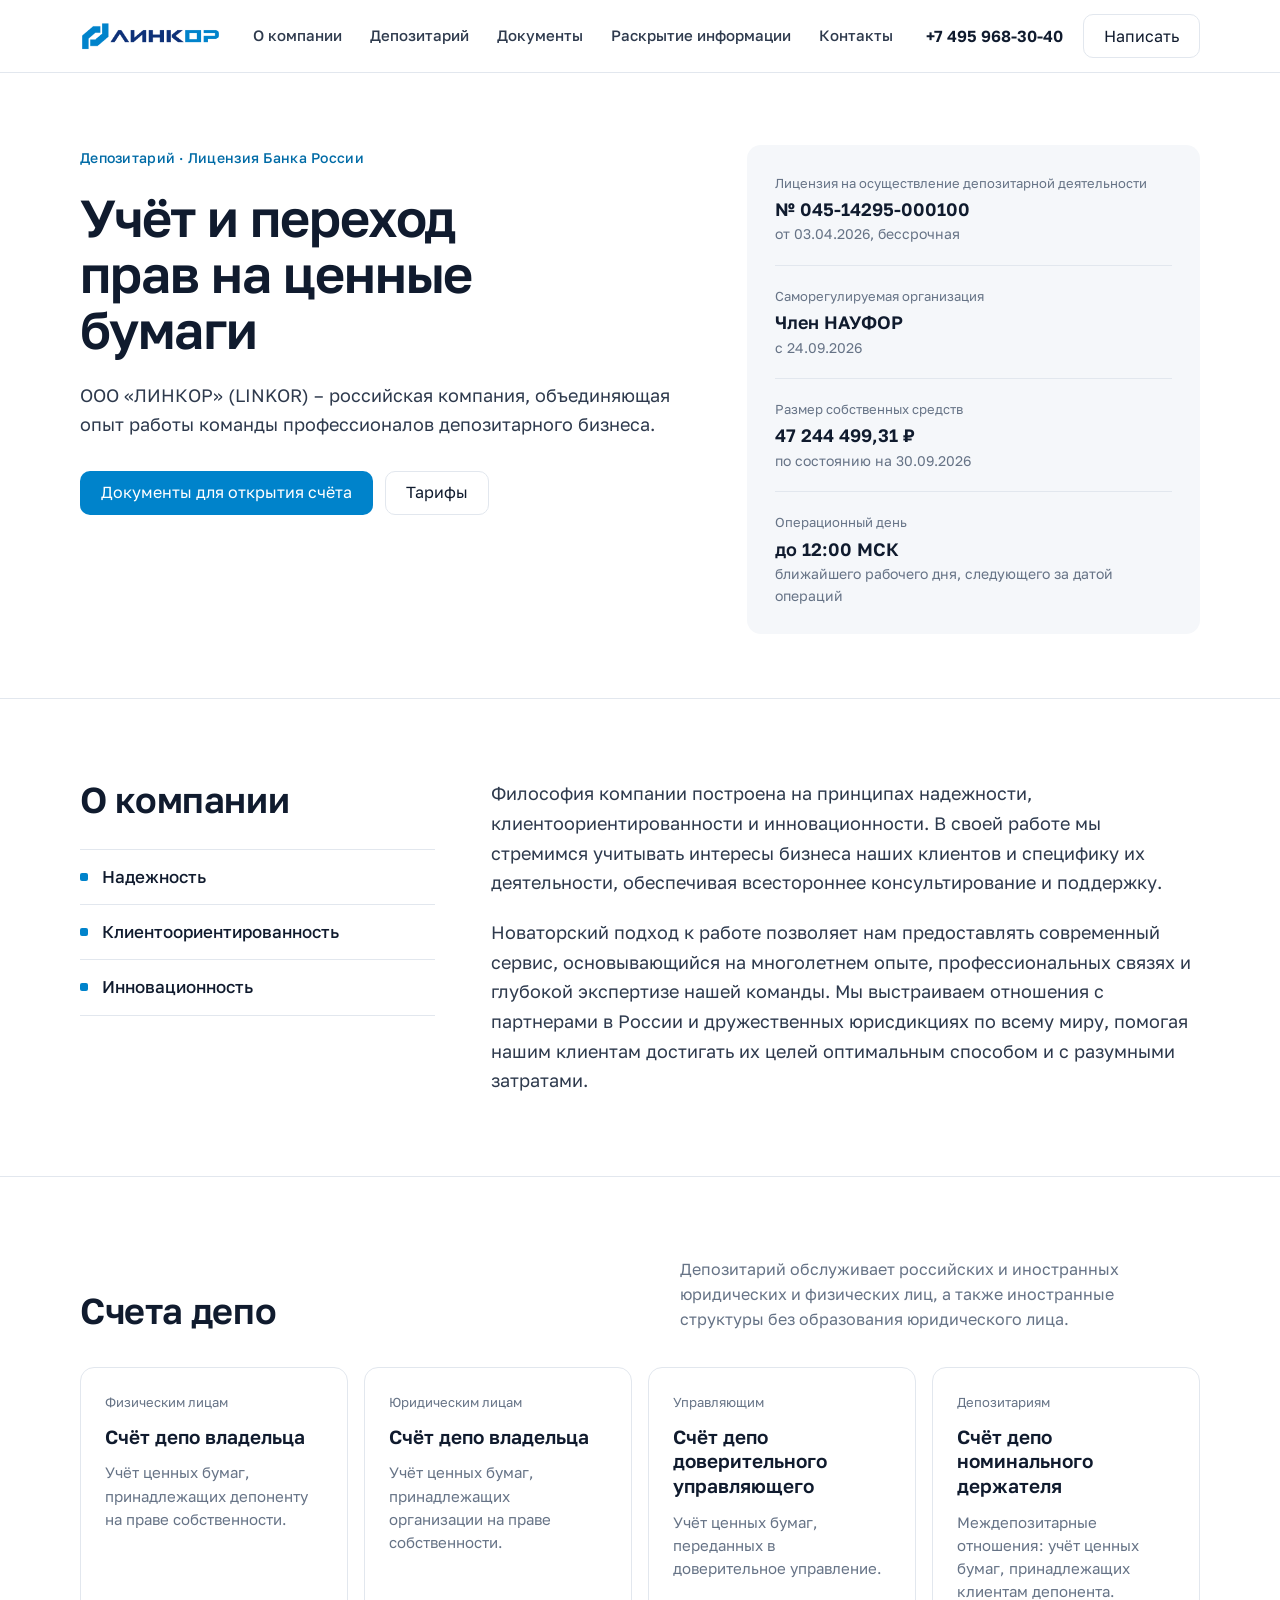
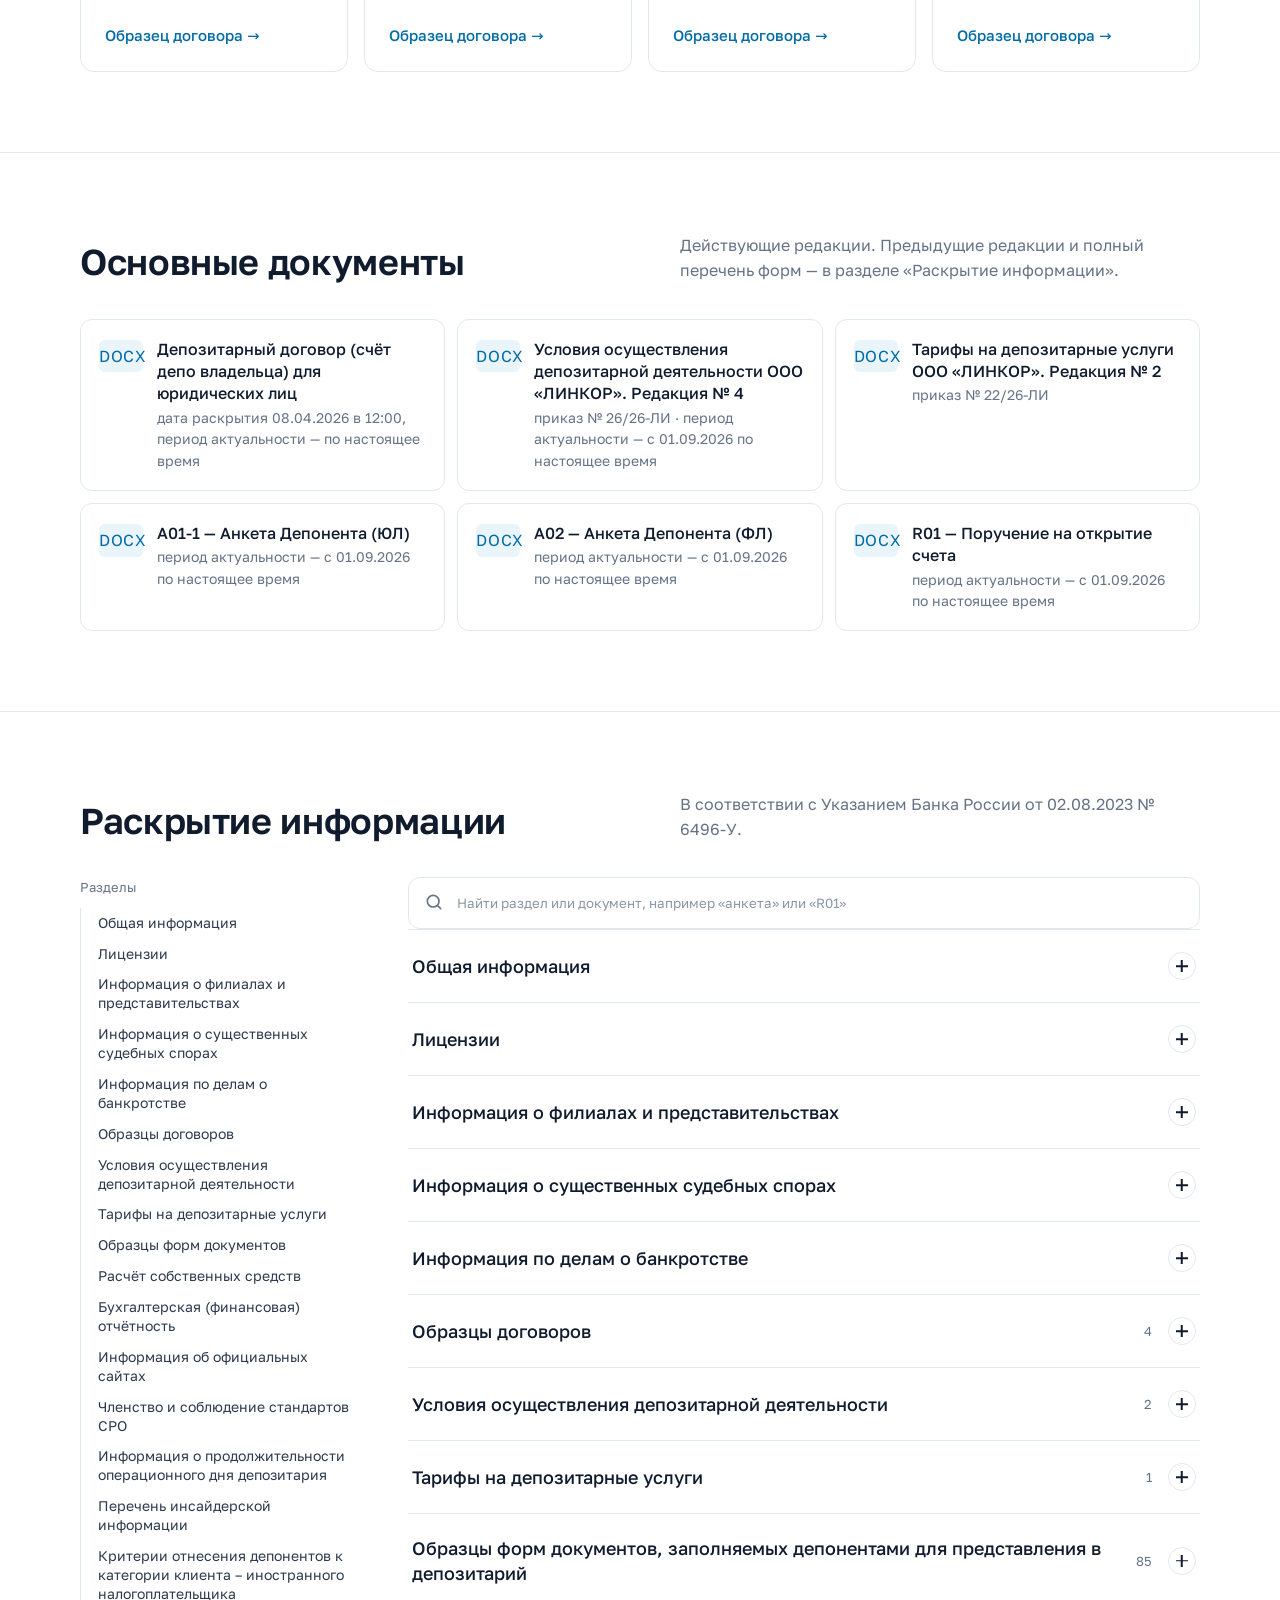
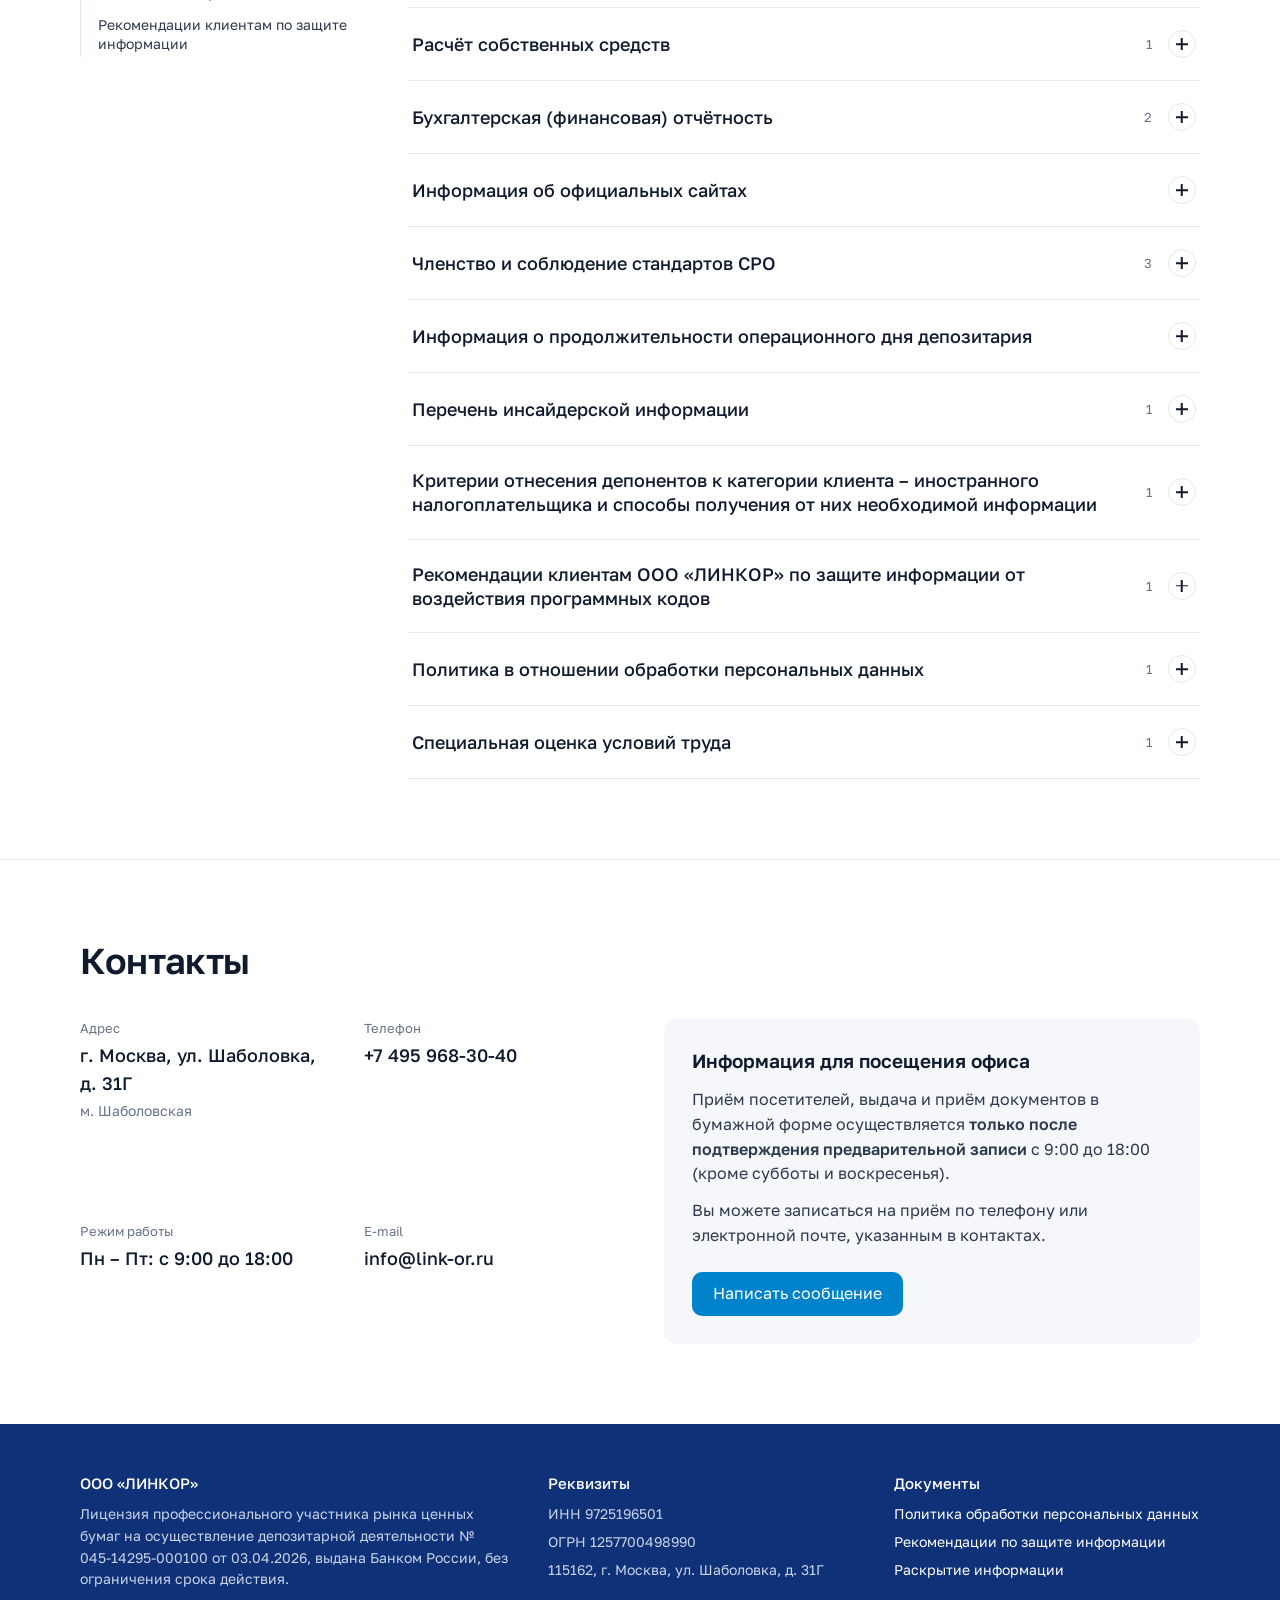
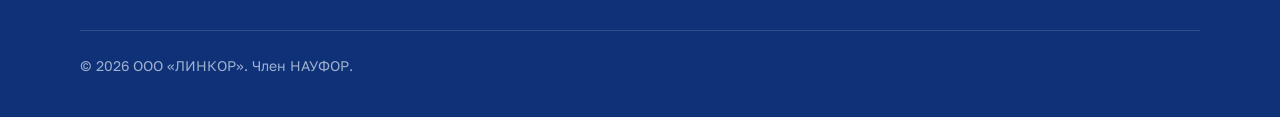
==== commit 5b5f59e4: "Макет от 02.11.2026 Co-Authored-By: Claude Opus 5.5 <noreply@anthropic.com>" ====
--- a/index.html
+++ b/index.html
@@ -598,16 +598,7 @@
 </footer>
 
 <script type="application/json" id="content-default">{"version":1,"facts":{"ownFunds":"47 244 499,31 ₽","ownFundsDate":"2026-09-30"},"sections":[{"id":"contracts","title":"Образцы договоров","docs":[{"id":"d7","title":"Депозитарный договор (счёт депо владельца) для физических лиц","file":"docs/contracts/depozitarnyy-dogovor-schet-depo-vladeltsa-dlya-fizicheskih-lits.doc","name":"Депозитарный договор (счет депо владельца) для физических лиц.doc","group":"","disclosed":"2026-04-08T12:00","from":"","to":"","status":"active","note":"","pin":false},{"id":"d8","title":"Депозитарный договор (счёт депо владельца) для юридических лиц","file":"docs/contracts/depozitarnyy-dogovor-schet-depo-vladeltsa-dlya-yuridicheskih-lits.docx","name":"Депозитарный договор (счет депо владельца) для юридических лиц.docx","group":"","disclosed":"2026-04-08T12:00","from":"","to":"","status":"active","note":"","pin":true},{"id":"d9","title":"Депозитарный договор (счёт депо доверительного управляющего)","file":"docs/contracts/depozitarnyy-dogovor-schet-depo-doveritelnogo-upravlyayuschego.doc","name":"Депозитарный договор (счет депо доверительного управляющего).doc","group":"","disclosed":"2026-04-08T12:00","from":"","to":"","status":"active","note":"","pin":false},{"id":"d10","title":"Договор о междепозитарных отношениях (счёт депо номинального держателя)","file":"docs/contracts/dogovor-o-mezhdepozitarnyh-otnosheniyah-schet-depo-nominalnogo-derzhatelya.doc","name":"Договор о междепозитарных отношениях (счет депо номинального держателя).doc","group":"","disclosed":"2026-04-08T12:00","from":"","to":"","status":"active","note":"","pin":false}]},{"id":"conditions","title":"Условия осуществления депозитарной деятельности","docs":[{"id":"d11","title":"Условия осуществления депозитарной деятельности ООО «ЛИНКОР». Редакция № 4","file":"docs/uodd/26-26-li-usloviya-osuschestvleniya-depozitarnoy-deyatelnosti-ooo-linkor-redaktsiya-4.docx","name":"26-26-ЛИ Условия осуществления депозитарной деятельности ООО ЛИНКОР. Редакция № 4.docx","group":"","disclosed":"","from":"2026-09-01","to":"","status":"active","note":"приказ № 26/26-ЛИ","pin":true},{"id":"d12","title":"Сводная таблица изменений к редакции № 4","file":"docs/uodd/tablitsa-izmeneniy-26-26-li-usloviya-osuschestvleniya-depozitarnoy-deyatelnosti-red-4.docx","name":"Таблица изменений_26-26-ЛИ Условия осуществления депозитарной деятельности. Ред № 4.docx","group":"","disclosed":"","from":"2026-09-01","to":"","status":"active","note":"","pin":false},{"id":"d13","title":"Условия осуществления депозитарной деятельности ООО «ЛИНКОР». Редакция № 3","file":"docs/uodd/4-09-26-li-usloviya-osuschestvleniya-depozitarnoy-deyatelnosti-redaktsiya-3.docx","name":"4. 09-26-ЛИ Условия осуществления депозитарной деятельности. Редакция № 3.docx","group":"","disclosed":"","from":"2026-03-03","to":"2026-08-31","status":"archive","note":"приказ № 09/26-ЛИ","pin":false}]},{"id":"tariffs","title":"Тарифы на депозитарные услуги","docs":[{"id":"d14","title":"Тарифы на депозитарные услуги ООО «ЛИНКОР». Редакция № 2","file":"docs/tariffs/22-26-li-tarify-na-depozitarnye-uslugi-ooo-linkor-redaktsiya-2.docx","name":"22-26-ЛИ Тарифы на депозитарные услуги ООО ЛИНКОР. Редакция №2.docx","group":"","disclosed":"","from":"","to":"","status":"active","note":"приказ № 22/26-ЛИ","pin":true},{"id":"d15","title":"Тарифы на депозитарные услуги ООО «ЛИНКОР». Редакция № 1","file":"docs/tariffs/1-08-26-li-tarify-na-depozitarnye-uslugi-ooo-linkor.docx","name":"1. 08-26-ЛИ Тарифы на депозитарные услуги ООО ЛИНКОР.docx","group":"","disclosed":"","from":"","to":"","status":"archive","note":"утверждены приказом от 26.02.2026 № 08/26-ЛИ","pin":false}]},{"id":"accordion-s143","title":"Образцы форм документов, заполняемых депонентами для представления в депозитарий","groups":[{"id":"accordion398","title":"Открытие и закрытие счёта депо"},{"id":"forms-ops","title":"Депозитарные операции"},{"id":"forms-ca","title":"Корпоративные действия"},{"id":"forms-reports","title":"Отчёты, выписки и уведомления депозитария"},{"id":"forms-z","title":"Заявления и карточки"}],"docs":[{"id":"d16","title":"A01-1 — Анкета Депонента (ЮЛ)","file":"docs/forms/a01-1-anketa-deponenta-yul.docx","name":"A01-1 Анкета Депонента (ЮЛ).docx","group":"accordion398","disclosed":"","from":"2026-09-01","to":"","status":"active","note":"","pin":true},{"id":"d17","title":"A02 — Анкета Депонента (ФЛ)","file":"docs/forms/a02-anketa-deponenta-fl.docx","name":"A02 Анкета Депонента (ФЛ).docx","group":"accordion398","disclosed":"","from":"2026-09-01","to":"","status":"active","note":"","pin":true},{"id":"d18","title":"A05 — Анкета представителя (ЮЛ)","file":"docs/forms/a05-anketa-predstavitelya-yul.docx","name":"A05 Анкета представителя (ЮЛ).docx","group":"accordion398","disclosed":"","from":"2026-09-01","to":"","status":"active","note":"","pin":false},{"id":"d19","title":"A06 — Анкета представителя (ФЛ)","file":"docs/forms/a06-anketa-predstavitelya-fl.docx","name":"A06 Анкета представителя (ФЛ).docx","group":"accordion398","disclosed":"","from":"2026-09-01","to":"","status":"active","note":"","pin":false},{"id":"d20","title":"A07 — Анкета Выгодоприобретателя (ЮЛ)","file":"docs/forms/a07-anketa-vygodopriobretatelya-yul.docx","name":"A07 Анкета Выгодоприобретателя (ЮЛ).docx","group":"accordion398","disclosed":"","from":"2026-09-01","to":"","status":"active","note":"","pin":false},{"id":"d21","title":"A08 — Анкета Выгодоприобретателя (ФЛ)","file":"docs/forms/a08-anketa-vygodopriobretatelya-fl.docx","name":"A08 Анкета Выгодоприобретателя (ФЛ).docx","group":"accordion398","disclosed":"","from":"2026-09-01","to":"","status":"active","note":"","pin":false},{"id":"d22","title":"A10 — Анкета Бенефициарного владельца депонента","file":"docs/forms/a10-anketa-benefitsiarnogo-vladeltsa-deponenta.docx","name":"A10 Анкета Бенефициарного владельца депонента.docx","group":"accordion398","disclosed":"","from":"2026-09-01","to":"","status":"active","note":"","pin":false},{"id":"d23","title":"A11 — Анкета Оператора / Попечителя счета депо","file":"docs/forms/a11-anketa-operatora-popechitelya-scheta-depo.docx","name":"A11 Анкета Оператора_Попечителя счета депо.docx","group":"accordion398","disclosed":"","from":"2026-09-01","to":"","status":"active","note":"","pin":false},{"id":"d24","title":"A12 — Анкета Залогодержателя (ЮЛ)","file":"docs/forms/a12-anketa-zalogoderzhatelya-yul.docx","name":"A12 Анкета Залогодержателя (ЮЛ).docx","group":"accordion398","disclosed":"","from":"2026-09-01","to":"","status":"active","note":"","pin":false},{"id":"d25","title":"A13 — Анкета Залогодержателя (ФЛ)","file":"docs/forms/a13-anketa-zalogoderzhatelya-fl.docx","name":"A13 Анкета Залогодержателя (ФЛ).docx","group":"accordion398","disclosed":"","from":"2026-09-01","to":"","status":"active","note":"","pin":false},{"id":"d26","title":"CA044 — Инструкция по голосованию для Условий","file":"docs/forms/ca044-instruktsiya-po-golosovaniyu-dlya-usloviy.docx","name":"CA044 Инструкция по голосованию для Условий.docx","group":"forms-ca","disclosed":"","from":"2026-09-01","to":"","status":"active","note":"","pin":false},{"id":"d27","title":"CA331 — Инструкция на участие в корпоративном действии","file":"docs/forms/ca331-instruktsiya-na-uchastie-v-korporativnom-deystvii.docx","name":"CA331 Инструкция на участие в корпоративном действии.docx","group":"forms-ca","disclosed":"","from":"2026-09-01","to":"","status":"active","note":"","pin":false},{"id":"d28","title":"CA382 — Инструкция по корпоративному действию","file":"docs/forms/ca382-instruktsiya-po-korporativnomu-deystviyu.docx","name":"CA382 Инструкция по корпоративному действию.docx","group":"forms-ca","disclosed":"","from":"2026-09-01","to":"","status":"active","note":"","pin":false},{"id":"d29","title":"CA383 — Инструкция по информированию эмитента","file":"docs/forms/ca383-instruktsiya-po-informirovaniyu-emitenta.docx","name":"CA383 Инструкция по информированию эмитента.docx","group":"forms-ca","disclosed":"","from":"2026-09-01","to":"","status":"active","note":"","pin":false},{"id":"d30","title":"CA401 — Поручение на отмену инструкции на участие в корпоративном действии","file":"docs/forms/ca401-poruchenie-na-otmenu-instruktsii-na-uchastie-v-korporativnom-deystvii.docx","name":"CA401 Поручение на отмену инструкции на участие в корпоративном действии.docx","group":"forms-ca","disclosed":"","from":"2026-09-01","to":"","status":"active","note":"","pin":false},{"id":"d31","title":"D01 — Доверенность на Оператора / Попечителя (ЮЛ)","file":"docs/forms/d01-doverennost-na-operatora-popechitelya-yul.docx","name":"D01 Доверенность на Оператора_Попечителя (ЮЛ).docx","group":"accordion398","disclosed":"","from":"2026-09-01","to":"","status":"active","note":"","pin":false},{"id":"d32","title":"D02 — Доверенность на Оператора / Попечителя (ФЛ)","file":"docs/forms/d02-doverennost-na-operatora-popechitelya-fl.docx","name":"D02 Доверенность на Оператора_Попечителя (ФЛ).docx","group":"accordion398","disclosed":"","from":"2026-09-01","to":"","status":"active","note":"","pin":false},{"id":"d33","title":"R01 — Поручение на открытие счета","file":"docs/forms/r01-poruchenie-na-otkrytie-scheta.docx","name":"R01 Поручение на открытие счета.docx","group":"accordion398","disclosed":"","from":"2026-09-01","to":"","status":"active","note":"","pin":true},{"id":"d34","title":"R02 — Поручение на закрытие счета","file":"docs/forms/r02-poruchenie-na-zakrytie-scheta.docx","name":"R02 Поручение на закрытие счета.docx","group":"accordion398","disclosed":"","from":"2026-09-01","to":"","status":"active","note":"","pin":false},{"id":"d35","title":"R03-1 — Поручение на прием ценных бумаг","file":"docs/forms/r03-1-poruchenie-na-priem-tsb.docx","name":"R03-1 Поручение на прием ЦБ.docx","group":"forms-ops","disclosed":"","from":"2026-09-01","to":"","status":"active","note":"","pin":false},{"id":"d36","title":"R03-2 — Поручение на снятие ценных бумаг с учета и хранения","file":"docs/forms/r03-2-poruchenie-na-snyatie-tsb-s-ucheta-i-hraneniya.docx","name":"R03-2 Поручение на снятие ЦБ с учета и хранения.docx","group":"forms-ops","disclosed":"","from":"2026-09-01","to":"","status":"active","note":"","pin":false},{"id":"d37","title":"R03-3 — Поручение на перевод ценных бумаг","file":"docs/forms/r03-3-poruchenie-na-perevod-tsb.docx","name":"R03-3 Поручение на перевод ЦБ.docx","group":"forms-ops","disclosed":"","from":"2026-09-01","to":"","status":"active","note":"","pin":false},{"id":"d38","title":"R03-4 — Поручение на перемещение ценных бумаг","file":"docs/forms/r03-4-poruchenie-na-peremeschenie-tsb.docx","name":"R03-4 Поручение на перемещение ЦБ.docx","group":"forms-ops","disclosed":"","from":"2026-09-01","to":"","status":"active","note":"","pin":false},{"id":"d39","title":"R03-5 — Поручение на перевод ценных бумаг торговый счёт","file":"docs/forms/r03-5-poruchenie-na-perevod-tsb-torg-schet.docx","name":"R03-5 Поручение на перевод ЦБ торг счет.docx","group":"forms-ops","disclosed":"","from":"2026-09-01","to":"","status":"active","note":"","pin":false},{"id":"d40","title":"R04-1 — Поручение / Закладные (зх)","file":"docs/forms/r04-1-poruchenie-zakladnye-zh.docx","name":"R04-1 Поручение_Закладные (зх).docx","group":"forms-ops","disclosed":"","from":"2026-09-01","to":"","status":"active","note":"","pin":false},{"id":"d41","title":"R04-2 — Сводное поручение / Закладные (зх)","file":"docs/forms/r04-2-svodnoe-poruchenie-zakladnye-zh.docx","name":"R04-2 Сводное поручение_Закладные (зх).docx","group":"forms-ops","disclosed":"","from":"2026-09-01","to":"","status":"active","note":"","pin":false},{"id":"d42","title":"R05 — Поручение на выдачу информации","file":"docs/forms/r05-poruchenie-na-vydachu-informatsii.docx","name":"R05 Поручение на выдачу информации.docx","group":"forms-ops","disclosed":"","from":"2026-09-01","to":"","status":"active","note":"","pin":false},{"id":"d43","title":"R06-1 — Поручение на открытие / закрытие торгового раздела","file":"docs/forms/r06-1-poruchenie-na-otkrytie-zakrytie-torgovogo-razdela.docx","name":"R06-1 Поручение на открытие_закрытие торгового раздела.docx","group":"forms-ops","disclosed":"","from":"2026-09-01","to":"","status":"active","note":"","pin":false},{"id":"d44","title":"R06-2 — Поручение на открытие закрытие счета-раздела","file":"docs/forms/r06-2-poruchenie-na-otkrytie-zakrytie-scheta-razdela.docx","name":"R06-2 Поручение на открытие закрытие счета-раздела.docx","group":"forms-ops","disclosed":"","from":"2026-09-01","to":"","status":"active","note":"","pin":false},{"id":"d45","title":"R06-3 — Поручение на открытие / закрытие торгового раздела в расчетном депозитарии","file":"docs/forms/r06-3-poruchenie-na-otkrytie-zakrytie-torgovogo-razdela-v-raschetnom-depozitarii.docx","name":"R06-3 Поручение на открытие_закрытие торгового раздела в расчетном депозитарии.docx","group":"forms-ops","disclosed":"","from":"2026-09-01","to":"","status":"active","note":"","pin":false},{"id":"d46","title":"R06-4 — Поручение по торговому счету депо по результатам клиринга","file":"docs/forms/r06-4-poruchenie-po-torgovomu-schetu-depo-po-rezultatam-kliringa.docx","name":"R06-4 Поручение по торговому счету депо по результатам клиринга.docx","group":"forms-ops","disclosed":"","from":"2026-09-01","to":"","status":"active","note":"","pin":false},{"id":"d47","title":"R06-5 — Поручение на прием ЭЗ при их выдаче","file":"docs/forms/r06-5-poruchenie-na-priem-ez-pri-ih-vydache.docx","name":"R06-5 Поручение на прием ЭЗ при их выдаче.docx","group":"forms-ops","disclosed":"","from":"2026-09-01","to":"","status":"active","note":"","pin":false},{"id":"d48","title":"R07-1 — Поручение на обременение / прекращение обременения","file":"docs/forms/r07-1-poruchenie-na-obremenenie-prekr-obrem.docx","name":"R07-1 Поручение на обременение_прекр. обрем..docx","group":"forms-ops","disclosed":"","from":"2026-09-01","to":"","status":"active","note":"","pin":false},{"id":"d49","title":"R07-2 — Поручение на передачу права залога","file":"docs/forms/r07-2-poruchenie-na-peredachu-prava-zaloga.docx","name":"R07-2 Поручение на передачу права залога.docx","group":"forms-ops","disclosed":"","from":"2026-09-01","to":"","status":"active","note":"","pin":false},{"id":"d50","title":"R07-3 — Поручение на внесение изменений в условия залога ценных бумаг","file":"docs/forms/r07-3-poruchenie-na-vnesenie-izmeneniy-v-usloviya-zaloga-tsb.docx","name":"R07-3 Поручение на внесение изменений в условия залога ЦБ.docx","group":"forms-ops","disclosed":"","from":"2026-09-01","to":"","status":"active","note":"","pin":false},{"id":"d51","title":"R07-4 — Поручение на ограничение / снятие ограничения распоряжения ценных бумаг","file":"docs/forms/r07-4-poruchenie-na-ogranichenie-snyatie-ogranicheniya-rasporyazheniya-tsb.docx","name":"R07-4 Поручение на ограничение_снятие ограничения распоряжения ЦБ.docx","group":"forms-ops","disclosed":"","from":"2026-09-01","to":"","status":"active","note":"","pin":false},{"id":"d52","title":"R07-5 — Поручение по договору эскроу","file":"docs/forms/r07-5-poruchenie-po-dogovoru-eskrou.docx","name":"R07-5 Поручение по договору эскроу.docx","group":"forms-ops","disclosed":"","from":"2026-09-01","to":"","status":"active","note":"","pin":false},{"id":"d53","title":"R07-6 — Поручение на внесение изменений по договору эскроу","file":"docs/forms/r07-6-poruchenie-na-vnesenie-izmeneniy-po-dogovoru-eskrou.docx","name":"R07-6 Поручение на внесение изменений по договору эскроу.docx","group":"forms-ops","disclosed":"","from":"2026-09-01","to":"","status":"active","note":"","pin":false},{"id":"d54","title":"R09 — Поручение на обмен паев","file":"docs/forms/r09-poruchenie-na-obmen-paev.docx","name":"R09 Поручение на обмен паев.docx","group":"forms-ops","disclosed":"","from":"2026-09-01","to":"","status":"active","note":"","pin":false},{"id":"d55","title":"R10 — Поручение на погашение паев","file":"docs/forms/r10-poruchenie-na-pogashenie-paev.docx","name":"R10 Поручение на погашение паев.docx","group":"forms-ops","disclosed":"","from":"2026-09-01","to":"","status":"active","note":"","pin":false},{"id":"d56","title":"R12 — Заявление на открытие счета хранения погашенных ценных бумаг","file":"docs/forms/r12-zayavlenie-na-otkrytie-scheta-hran-pogashennyh-tsb.docx","name":"R12 Заявление на открытие счета хран погашенных цб.docx","group":"forms-ops","disclosed":"","from":"2026-09-01","to":"","status":"active","note":"","pin":false},{"id":"d57","title":"R13 — Поручение на отмену","file":"docs/forms/r13-poruchenie-na-otmenu.docx","name":"R13 Поручение на отмену.docx","group":"forms-ops","disclosed":"","from":"2026-09-01","to":"","status":"active","note":"","pin":false},{"id":"d58","title":"R14 — Поручение на подачу заявки","file":"docs/forms/r14-poruchenie-na-podachu-zayavki.docx","name":"R14 Поручение на подачу заявки.docx","group":"forms-ops","disclosed":"","from":"2026-09-01","to":"","status":"active","note":"","pin":false},{"id":"d59","title":"R15 — Поручение на внесение изменений в Анкету Депонента","file":"docs/forms/r15-poruchenie-na-vnes-izmeneniy-v-anketu-deponenta.docx","name":"R15 Поручение на внес. изменений в Анкету Депонента.docx","group":"accordion398","disclosed":"","from":"2026-09-01","to":"","status":"active","note":"","pin":false},{"id":"d60","title":"R16 — Поручение на назначение оператора счета депо / отмену полномочий оператора счета депо","file":"docs/forms/r16-poruchenie-na-naznachenie-operatora-scheta-depo-otmenu-polnomochiy-operatora-scheta-depo.docx","name":"R16 Поручение на назначение оператора счета депо_отмену полномочий оператора счета депо.docx","group":"accordion398","disclosed":"","from":"2026-09-01","to":"","status":"active","note":"","pin":false},{"id":"d61","title":"R17 — Поручение на внесение изменений в Анкету Оператора Попечителя счета депо","file":"docs/forms/r17-poruchenie-na-vnesenie-izmeneniy-v-anketu-operatora-popechitelya-scheta-depo.docx","name":"R17 Поручение на внесение изменений в Анкету Оператора Попечителя счета депо.docx","group":"accordion398","disclosed":"","from":"2026-09-01","to":"","status":"active","note":"","pin":false},{"id":"d62","title":"R18 — Поручение на перевод ценных бумаг на счет хранения погашенных ценных бумаг","file":"docs/forms/r18-poruchenie-na-perevod-tsb-na-schet-hraneniya-pogashennyh-tsb.docx","name":"R18 Поручение на перевод ЦБ на счет хранения погашенных ЦБ.docx","group":"forms-ops","disclosed":"","from":"2026-09-01","to":"","status":"active","note":"","pin":false},{"id":"d63","title":"S01-1 — Отчет о выполнении операции / зачисление","file":"docs/forms/s01-1-otchet-o-vypolnenii-operatsii-zachislenie.docx","name":"S01-1 Отчет о выполнении операции_зачисление.docx","group":"forms-reports","disclosed":"","from":"2026-09-01","to":"","status":"active","note":"","pin":false},{"id":"d64","title":"S01-2 — Отчет о выполнении операции / списание","file":"docs/forms/s01-2-otchet-o-vypolnenii-operatsii-spisanie.docx","name":"S01-2 Отчет о выполнении операции_списание.docx","group":"forms-reports","disclosed":"","from":"2026-09-01","to":"","status":"active","note":"","pin":false},{"id":"d65","title":"S01-3 — Отчет о выполнении операции / перевод","file":"docs/forms/s01-3-otchet-o-vypolnenii-operatsii-perevod.docx","name":"S01-3 Отчет о выполнении операции_перевод.docx","group":"forms-reports","disclosed":"","from":"2026-09-01","to":"","status":"active","note":"","pin":false},{"id":"d66","title":"S01-4 — Отчет о выполнении операции / перемещение","file":"docs/forms/s01-4-otchet-o-vypolnenii-operatsii-peremeschenie.docx","name":"S01-4 Отчет о выполнении операции_перемещение.docx","group":"forms-reports","disclosed":"","from":"2026-09-01","to":"","status":"active","note":"","pin":false},{"id":"d67","title":"S01-5 — Отчет о выполнении операции / обременение / залог","file":"docs/forms/s01-5-otchet-o-vypolnenii-operatsii-obremenenie-zalog.docx","name":"S01-5 Отчет о выполнении операции_обременение_залог.docx","group":"forms-reports","disclosed":"","from":"2026-09-01","to":"","status":"active","note":"","pin":false},{"id":"d68","title":"S02-1 — Отчет по операциям / по итогам движения ценных бумаг","file":"docs/forms/s02-1-otchet-po-operatsiyam-po-itogam-dvizheniya-tsb.docx","name":"S02-1 Отчет по операциям_по итогам движения ЦБ.docx","group":"forms-reports","disclosed":"","from":"2026-09-01","to":"","status":"active","note":"","pin":false},{"id":"d69","title":"S02-2 — Отчет по операциям","file":"docs/forms/s02-2-otchet-po-operatsiyam.docx","name":"S02-2 Отчет по операциям.docx","group":"forms-reports","disclosed":"","from":"2026-09-01","to":"","status":"active","note":"","pin":false},{"id":"d70","title":"S02-3 — Отчет по операциям в разрезе уник разделов места хранения","file":"docs/forms/s02-3-otchet-po-operatsiyam-v-razreze-unik-razdelov-mesta-hraneniya.docx","name":"S02-3 Отчет по операциям в разрезе уник разделов места хранения.docx","group":"forms-reports","disclosed":"","from":"2026-09-01","to":"","status":"active","note":"","pin":false},{"id":"d71","title":"S02-4 — Отчет по операциям / по всем видам ценных бумаг эмитента","file":"docs/forms/s02-4-otchet-po-operatsiyam-po-vsem-vidam-tsb-emitenta.docx","name":"S02-4 Отчет по операциям_по всем видам ЦБ эмитента.docx","group":"forms-reports","disclosed":"","from":"2026-09-01","to":"","status":"active","note":"","pin":false},{"id":"d72","title":"S02-5 — Отчет по операциям / по одному выпуску ценных бумаг за период","file":"docs/forms/s02-5-otchet-po-operatsiyam-po-odnomu-vypusku-tsb-za-period.docx","name":"S02-5 Отчет по операциям_по одному выпуску ЦБ за период.docx","group":"forms-reports","disclosed":"","from":"2026-09-01","to":"","status":"active","note":"","pin":false},{"id":"d73","title":"S03-1 — Выписка по всем видам ценных бумаг","file":"docs/forms/s03-1-vypiska-po-vsem-vidam-tsb.docx","name":"S03-1 Выписка по всем видам ЦБ.docx","group":"forms-reports","disclosed":"","from":"2026-09-01","to":"","status":"active","note":"","pin":false},{"id":"d74","title":"S03-1N — Выписка по всем видам ценных бумаг","file":"docs/forms/s03-1n-vypiska-po-vsem-vidam-tsb.docx","name":"S03-1N Выписка по всем видам ЦБ.docx","group":"forms-reports","disclosed":"","from":"2026-09-01","to":"","status":"active","note":"","pin":false},{"id":"d75","title":"S03-1S — Справка по всем видам ценных бумаг","file":"docs/forms/s03-1s-spravka-po-vsem-vidam-tsb.docx","name":"S03-1S Справка по всем видам ЦБ.docx","group":"forms-reports","disclosed":"","from":"2026-09-01","to":"","status":"active","note":"","pin":false},{"id":"d76","title":"S03-2 — Выписка по одному виду ценных бумаг","file":"docs/forms/s03-2-vypiska-po-odnomu-vidu-tsb.docx","name":"S03-2 Выписка по одному виду ЦБ.docx","group":"forms-reports","disclosed":"","from":"2026-09-01","to":"","status":"active","note":"","pin":false},{"id":"d77","title":"S03-2N — Выписка по одному виду ценных бумаг","file":"docs/forms/s03-2n-vypiska-po-odnomu-vidu-tsb.docx","name":"S03-2N Выписка по одному виду цб.docx","group":"forms-reports","disclosed":"","from":"2026-09-01","to":"","status":"active","note":"","pin":false},{"id":"d78","title":"S03-2S — Справка по одному виду ценных бумаг","file":"docs/forms/s03-2s-spravka-po-odnomu-vidu-tsb.docx","name":"S03-2S Справка по одному виду ЦБ.docx","group":"forms-reports","disclosed":"","from":"2026-09-01","to":"","status":"active","note":"","pin":false},{"id":"d79","title":"S03-3 — Выписка по всем видам ценных бумаг эмитента","file":"docs/forms/s03-3-vypiska-po-vsem-vidam-tsb-emitenta.docx","name":"S03-3 Выписка по всем видам ЦБ эмитента.docx","group":"forms-reports","disclosed":"","from":"2026-09-01","to":"","status":"active","note":"","pin":false},{"id":"d80","title":"S03-3N — Выписка по всем видам ценных бумаг эмитента","file":"docs/forms/s03-3n-vypiska-po-vsem-vidam-tsb-emitenta.docx","name":"S03-3N выписка по всем видам ЦБ эмитента.docx","group":"forms-reports","disclosed":"","from":"2026-09-01","to":"","status":"active","note":"","pin":false},{"id":"d81","title":"S03-3S — Справка по всем видам ценных бумаг эмитента","file":"docs/forms/s03-3s-spravka-po-vsem-vidam-tsb-emitenta.docx","name":"S03-3S Справка по всем видам ЦБ эмитента.docx","group":"forms-reports","disclosed":"","from":"2026-09-01","to":"","status":"active","note":"","pin":false},{"id":"d82","title":"S04 — Отчет об операциях за период","file":"docs/forms/s04-otchet-ob-operatsiyah-za-period.docx","name":"S04 Отчет об операциях за период.docx","group":"forms-reports","disclosed":"","from":"2026-09-01","to":"","status":"active","note":"","pin":false},{"id":"d83","title":"S05-1 — Отчет об открытии пассивного счета Депо","file":"docs/forms/s05-1-otchet-ob-otkrytii-passivnogo-scheta-depo.docx","name":"S05-1 Отчет об открытии пассивного счета Депо.docx","group":"forms-reports","disclosed":"","from":"2026-09-01","to":"","status":"active","note":"","pin":false},{"id":"d84","title":"S05-2 — Отчет закрытие счета Депо / внесение изменений","file":"docs/forms/s05-2-otchet-zakrytie-scheta-depo-vnesenie-izmeneniy.docx","name":"S05-2 Отчет закрытие счета Депо_внесение изменений.docx","group":"forms-reports","disclosed":"","from":"2026-09-01","to":"","status":"active","note":"","pin":false},{"id":"d85","title":"S05-3 — Отчет / приостановление операций / возобновление операций","file":"docs/forms/s05-3-otchet-priostanovlenie-operatsiy-vozobnovlenie-operatsiy.docx","name":"S05-3 Отчет_приостановление операций_возобновление операций.docx","group":"forms-reports","disclosed":"","from":"2026-09-01","to":"","status":"active","note":"","pin":false},{"id":"d86","title":"S05-4 — Отчет Открытие торгового раздела счета Депо","file":"docs/forms/s05-4-otchet-otkrytie-torgovogo-razdela-scheta-depo.docx","name":"S05-4 Отчет Открытие торгового раздела счета Депо.docx","group":"forms-reports","disclosed":"","from":"2026-09-01","to":"","status":"active","note":"","pin":false},{"id":"d87","title":"S05-5 — Отчет Закрытие торгового раздела счета Депо","file":"docs/forms/s05-5-otchet-zakrytie-torgovogo-razdela-scheta-depo.docx","name":"S05-5 Отчет Закрытие торгового раздела счета Депо.docx","group":"forms-reports","disclosed":"","from":"2026-09-01","to":"","status":"active","note":"","pin":false},{"id":"d88","title":"S05-6 — Отчет открытие счета (раздела счета) Депо в месте хранения ценных бумаг","file":"docs/forms/s05-6-otchet-otkrytie-scheta-razdela-scheta-depo-v-meste-hrangeniya-tsb.docx","name":"S05-6 Отчет открытие счета (раздела счета) Депо в месте хрангения ЦБ.docx","group":"forms-reports","disclosed":"","from":"2026-09-01","to":"","status":"active","note":"","pin":false},{"id":"d89","title":"S05-7 — Отчет Закрытие счета (раздела счета) Депо в месте хранения ценных бумаг","file":"docs/forms/s05-7-otchet-zakrytie-scheta-razdela-scheta-depo-v-meste-hraneniya-tsb.docx","name":"S05-7 отчет Закрытие счета (раздела счета) Депо в месте хранения ЦБ.docx","group":"forms-reports","disclosed":"","from":"2026-09-01","to":"","status":"active","note":"","pin":false},{"id":"d90","title":"S05-9 — Отчет о выполнении депозитарной операции","file":"docs/forms/s05-9-otchet-o-vypolnenii-depozitarnoy-operatsii.docx","name":"S05-9 Отчет о выполнении депозитарной операции.docx","group":"forms-reports","disclosed":"","from":"2026-09-01","to":"","status":"active","note":"","pin":false},{"id":"d91","title":"S05-10 — Отчет об открытии Торгового раздела в расчетном депозитарии","file":"docs/forms/s05-10-otchet-ob-otkrytii-torgovogo-razdela-v-raschetnom-depozitarii.docx","name":"S05-10 Отчет об открытии Торгового раздела в расчетном депозитарии.docx","group":"forms-reports","disclosed":"","from":"2026-09-01","to":"","status":"active","note":"","pin":false},{"id":"d92","title":"S05-11 — Отчет о закрытии Торгового раздела в расчетном депозитарии","file":"docs/forms/s05-11-otchet-o-zakrytii-torgovogo-razdela-v-raschetnom-depozitarii.docx","name":"S05-11 Отчет о закрытии Торгового раздела в расчетном депозитарии.docx","group":"forms-reports","disclosed":"","from":"2026-09-01","to":"","status":"active","note":"","pin":false},{"id":"d93","title":"S06 — Уведомление об отказе","file":"docs/forms/s06-uvedomlenie-ob-otkaze.docx","name":"S06 Уведомление об отказе.docx","group":"forms-reports","disclosed":"","from":"2026-09-01","to":"","status":"active","note":"","pin":false},{"id":"d94","title":"S07 — Отчет по операциям по транзитному счету","file":"docs/forms/s07-otchet-po-operatsiyam-po-tranzitnomu-schetu.docx","name":"S07 Отчет по операциям по транзитному счету.docx","group":"forms-reports","disclosed":"","from":"2026-09-01","to":"","status":"active","note":"","pin":false},{"id":"d95","title":"SM131 — Инструкция на движение внутри позиции","file":"docs/forms/sm131-instruktsiya-na-dvizhenie-vnutri-pozitsii.docx","name":"SM131 Инструкция на движение внутри позиции.docx","group":"forms-ops","disclosed":"","from":"2026-09-01","to":"","status":"active","note":"","pin":false},{"id":"d96","title":"Z01 — Заявление","file":"docs/forms/z01-zayavlenie.docx","name":"Z01 Заявление.docx","group":"forms-z","disclosed":"","from":"2026-09-01","to":"","status":"active","note":"","pin":false},{"id":"d97","title":"Z02 — Карточка","file":"docs/forms/z02-kartochka.docx","name":"Z02 Карточка.docx","group":"forms-z","disclosed":"","from":"2026-09-01","to":"","status":"active","note":"","pin":false},{"id":"d98","title":"Z03 — Заявление (многоразового действия)","file":"docs/forms/z03-zayavlenie-mnogorazovogo-deystviya.docx","name":"Z03 Заявление (многоразового действия).docx","group":"forms-z","disclosed":"","from":"2026-09-01","to":"","status":"active","note":"","pin":false},{"id":"d99","title":"Анкета в целях FATCA (физического лица)","file":"docs/forms/anketa-fizicheskogo-litsa-v-tselyah-fatca.docx","name":"Анкета физического лица (в целях FATCA).docx","group":"accordion398","disclosed":"","from":"","to":"","status":"pending","note":"","pin":false},{"id":"d100","title":"Анкета в целях FATCA (юридического лица)","file":"docs/forms/anketa-yuridicheskogo-litsa-v-tselyah-fatca.docx","name":"Анкета юридического лица (в целях FATCA).docx","group":"accordion398","disclosed":"","from":"","to":"","status":"pending","note":"","pin":false},{"id":"d101","title":"A01-1 — Анкета Депонента (ЮЛ)","file":"docs/forms-archive/a01-1-anketa-deponenta-yul.docx","name":"A01-1 Анкета Депонента (ЮЛ).docx","group":"accordion398","disclosed":"","from":"2026-03-03","to":"2026-08-31","status":"archive","note":"","pin":false},{"id":"d102","title":"A02 — Анкета Депонента (ФЛ)","file":"docs/forms-archive/a02-anketa-deponenta-fl.docx","name":"A02 Анкета Депонента (ФЛ).docx","group":"accordion398","disclosed":"","from":"2026-03-03","to":"2026-08-31","status":"archive","note":"","pin":false},{"id":"d103","title":"A05 — Анкета представителя (ЮЛ)","file":"docs/forms-archive/a05-anketa-predstavitelya-yul.docx","name":"A05 Анкета представителя (ЮЛ).docx","group":"accordion398","disclosed":"","from":"2026-03-03","to":"2026-08-31","status":"archive","note":"","pin":false},{"id":"d104","title":"A06 — Анкета представителя (ФЛ)","file":"docs/forms-archive/a06-anketa-predstavitelya-fl.docx","name":"A06 Анкета представителя (ФЛ).docx","group":"accordion398","disclosed":"","from":"2026-03-03","to":"2026-08-31","status":"archive","note":"","pin":false},{"id":"d105","title":"A07 — Анкета Выгодоприобретателя (ЮЛ)","file":"docs/forms-archive/a07-anketa-vygodopriobretatelya-yul.docx","name":"A07 Анкета Выгодоприобретателя (ЮЛ).docx","group":"accordion398","disclosed":"","from":"2026-03-03","to":"2026-08-31","status":"archive","note":"","pin":false},{"id":"d106","title":"A08 — Анкета Выгодоприобретателя (ФЛ)","file":"docs/forms-archive/a08-anketa-vygodopriobretatelya-fl.docx","name":"A08 Анкета Выгодоприобретателя (ФЛ).docx","group":"accordion398","disclosed":"","from":"2026-03-03","to":"2026-08-31","status":"archive","note":"","pin":false},{"id":"d107","title":"A10 — Анкета Бенефициарного владельца депонента","file":"docs/forms-archive/a10-anketa-benefitsiarnogo-vladeltsa-deponenta.docx","name":"A10 Анкета Бенефициарного владельца депонента.docx","group":"accordion398","disclosed":"","from":"2026-03-03","to":"2026-08-31","status":"archive","note":"","pin":false},{"id":"d108","title":"A11 — Анкета Оператора / Попечителя счета депо","file":"docs/forms-archive/a11-anketa-operatora-popechitelya-scheta-depo.docx","name":"A11 Анкета Оператора / Попечителя счета депо.docx","group":"accordion398","disclosed":"","from":"2026-03-03","to":"2026-08-31","status":"archive","note":"","pin":false},{"id":"d109","title":"A12 — Анкета Залогодержателя (ЮЛ)","file":"docs/forms-archive/a12-anketa-zalogoderzhatelya-yul.docx","name":"A12 Анкета Залогодержателя (ЮЛ).docx","group":"accordion398","disclosed":"","from":"2026-03-03","to":"2026-08-31","status":"archive","note":"","pin":false},{"id":"d110","title":"A13 — Анкета Залогодержателя (ФЛ)","file":"docs/forms-archive/a13-anketa-zalogoderzhatelya-fl.docx","name":"A13 Анкета Залогодержателя (ФЛ).docx","group":"accordion398","disclosed":"","from":"2026-03-03","to":"2026-08-31","status":"archive","note":"","pin":false},{"id":"d111","title":"CA044 — Инструкция по голосованию для Условий","file":"docs/forms-archive/ca044-instruktsiya-po-golosovaniyu-dlya-usloviy.docx","name":"CA044 Инструкция по голосованию для Условий.docx","group":"forms-ca","disclosed":"","from":"2026-03-03","to":"2026-08-31","status":"archive","note":"","pin":false},{"id":"d112","title":"CA331 — Инструкция на участие в корпоративном действии","file":"docs/forms-archive/ca331-instruktsiya-na-uchastie-v-korporativnom-deystvii.docx","name":"CA331 Инструкция на участие в корпоративном действии.docx","group":"forms-ca","disclosed":"","from":"2026-03-03","to":"2026-08-31","status":"archive","note":"","pin":false},{"id":"d113","title":"CA382 — Инструкция по корпоративному действию","file":"docs/forms-archive/ca382-instruktsiya-po-korporativnomu-deystviyu.docx","name":"CA382 Инструкция по корпоративному действию.docx","group":"forms-ca","disclosed":"","from":"2026-03-03","to":"2026-08-31","status":"archive","note":"","pin":false},{"id":"d114","title":"CA383 — Инструкция по информированию эмитента","file":"docs/forms-archive/ca383-instruktsiya-po-informirovaniyu-emitenta.docx","name":"CA383 Инструкция по информированию эмитента.docx","group":"forms-ca","disclosed":"","from":"2026-03-03","to":"2026-08-31","status":"archive","note":"","pin":false},{"id":"d115","title":"CA401 — Поручение на отмену инструкции на участие в корпоративном действии","file":"docs/forms-archive/ca401-poruchenie-na-otmenu-instruktsii-na-uchastie-v-korporativnom-deystvii.docx","name":"CA401 Поручение на отмену инструкции на участие в корпоративном действии.docx","group":"forms-ca","disclosed":"","from":"2026-03-03","to":"2026-08-31","status":"archive","note":"","pin":false},{"id":"d116","title":"D01 — Доверенность на Оператора / Попечителя (ЮЛ)","file":"docs/forms-archive/d01-doverennost-na-operatora-popechitelya-yul.docx","name":"D01 Доверенность на Оператора / Попечителя (ЮЛ).docx","group":"accordion398","disclosed":"","from":"2026-03-03","to":"2026-08-31","status":"archive","note":"","pin":false},{"id":"d117","title":"D02 — Доверенность на Оператора / Попечителя (ФЛ)","file":"docs/forms-archive/d02-doverennost-na-operatora-popechitelya-fl.docx","name":"D02 Доверенность на Оператора / Попечителя (ФЛ).docx","group":"accordion398","disclosed":"","from":"2026-03-03","to":"2026-08-31","status":"archive","note":"","pin":false},{"id":"d118","title":"R01 — Поручение на открытие счета","file":"docs/forms-archive/r01-poruchenie-na-otkrytie-scheta.docx","name":"R01 Поручение на открытие счета.docx","group":"accordion398","disclosed":"","from":"2026-03-03","to":"2026-08-31","status":"archive","note":"","pin":false},{"id":"d119","title":"R02 — Поручение на закрытие счета","file":"docs/forms-archive/r02-poruchenie-na-zakrytie-scheta.docx","name":"R02 Поручение на закрытие счета.docx","group":"accordion398","disclosed":"","from":"2026-03-03","to":"2026-08-31","status":"archive","note":"","pin":false},{"id":"d120","title":"R03-1 — Поручение на прием ценных бумаг","file":"docs/forms-archive/r03-1-poruchenie-na-priem-tsennyh-bumag.docx","name":"R03-1 Поручение на прием ценных бумаг.docx","group":"forms-ops","disclosed":"","from":"2026-03-03","to":"2026-08-31","status":"archive","note":"","pin":false},{"id":"d121","title":"R03-2 — Поручение на снятие ценных бумаг с учета и хранения","file":"docs/forms-archive/r03-2-poruchenie-na-snyatie-tsennyh-bumag-s-ucheta-i-hraneniya.docx","name":"R03-2 Поручение на снятие ценных бумаг с учета и хранения.docx","group":"forms-ops","disclosed":"","from":"2026-03-03","to":"2026-08-31","status":"archive","note":"","pin":false},{"id":"d122","title":"R03-3 — Поручение на перевод ценных бумаг","file":"docs/forms-archive/r03-3-poruchenie-na-perevod-tsennyh-bumag.docx","name":"R03-3 Поручение на перевод ценных бумаг.docx","group":"forms-ops","disclosed":"","from":"2026-03-03","to":"2026-08-31","status":"archive","note":"","pin":false},{"id":"d123","title":"R03-4 — Поручение на перемещение ценных бумаг","file":"docs/forms-archive/r03-4-poruchenie-na-peremeschenie-tsennyh-bumag.docx","name":"R03-4 Поручение на перемещение ценных бумаг.docx","group":"forms-ops","disclosed":"","from":"2026-03-03","to":"2026-08-31","status":"archive","note":"","pin":false},{"id":"d124","title":"R03-5 — Поручение на перевод ценных бумаг торговый счёт","file":"docs/forms-archive/r03-5-poruchenie-na-perevod-tsennyh-bumag-torgovyy-schet.docx","name":"R03-5 Поручение на перевод ценных бумаг торговый счёт.docx","group":"forms-ops","disclosed":"","from":"2026-03-03","to":"2026-08-31","status":"archive","note":"","pin":false},{"id":"d125","title":"R04-1 — Поручение / Закладные (зх)","file":"docs/forms-archive/r04-1-poruchenie-zakladnye-zh.docx","name":"R04-1 Поручение / Закладные (зх).docx","group":"forms-ops","disclosed":"","from":"2026-03-03","to":"2026-08-31","status":"archive","note":"","pin":false},{"id":"d126","title":"R04-2 — Сводное поручение / Закладные (зх)","file":"docs/forms-archive/r04-2-svodnoe-poruchenie-zakladnye-zh.docx","name":"R04-2 Сводное поручение / Закладные (зх).docx","group":"forms-ops","disclosed":"","from":"2026-03-03","to":"2026-08-31","status":"archive","note":"","pin":false},{"id":"d127","title":"R05 — Поручение на выдачу информации","file":"docs/forms-archive/r05-poruchenie-na-vydachu-informatsii.docx","name":"R05 Поручение на выдачу информации.docx","group":"forms-ops","disclosed":"","from":"2026-03-03","to":"2026-08-31","status":"archive","note":"","pin":false},{"id":"d128","title":"R06-1 — Поручение на открытие / закрытие торгового раздела","file":"docs/forms-archive/r06-1-poruchenie-na-otkrytie-zakrytie-torgovogo-razdela.docx","name":"R06-1 Поручение на открытие / закрытие торгового раздела.docx","group":"forms-ops","disclosed":"","from":"2026-03-03","to":"2026-08-31","status":"archive","note":"","pin":false},{"id":"d129","title":"R06-2 — Поручение на открытие закрытие счета-раздела","file":"docs/forms-archive/r06-2-poruchenie-na-otkrytie-zakrytie-scheta-razdela.docx","name":"R06-2 Поручение на открытие закрытие счета-раздела.docx","group":"forms-ops","disclosed":"","from":"2026-03-03","to":"2026-08-31","status":"archive","note":"","pin":false},{"id":"d130","title":"R06-3 — Поручение на открытие / закрытие торгового раздела в расчетном депозитарии","file":"docs/forms-archive/r06-3-poruchenie-na-otkrytie-zakrytie-torgovogo-razdela-v-raschetnom-depozitarii.docx","name":"R06-3 Поручение на открытие / закрытие торгового раздела в расчетном депозитарии.docx","group":"forms-ops","disclosed":"","from":"2026-03-03","to":"2026-08-31","status":"archive","note":"","pin":false},{"id":"d131","title":"R06-4 — Поручение по торговому счету депо по результатам клиринга","file":"docs/forms-archive/r06-4-poruchenie-po-torgovomu-schetu-depo-po-rezultatam-kliringa.docx","name":"R06-4 Поручение по торговому счету депо по результатам клиринга.docx","group":"forms-ops","disclosed":"","from":"2026-03-03","to":"2026-08-31","status":"archive","note":"","pin":false},{"id":"d132","title":"R06-5 — Поручение на прием ЭЗ при их выдаче","file":"docs/forms-archive/r06-5-poruchenie-na-priem-ez-pri-ih-vydache.docx","name":"R06-5 Поручение на прием ЭЗ при их выдаче.docx","group":"forms-ops","disclosed":"","from":"2026-03-03","to":"2026-08-31","status":"archive","note":"","pin":false},{"id":"d133","title":"R07-1 — Поручение на обременение / прекращение обременения","file":"docs/forms-archive/r07-1-poruchenie-na-obremenenie-prekraschenie-obremeneniya.docx","name":"R07-1 Поручение на обременение / прекращение обременения.docx","group":"forms-ops","disclosed":"","from":"2026-03-03","to":"2026-08-31","status":"archive","note":"","pin":false},{"id":"d134","title":"R07-2 — Поручение на передачу права залога","file":"docs/forms-archive/r07-2-poruchenie-na-peredachu-prava-zaloga.docx","name":"R07-2 Поручение на передачу права залога.docx","group":"forms-ops","disclosed":"","from":"2026-03-03","to":"2026-08-31","status":"archive","note":"","pin":false},{"id":"d135","title":"R07-3 — Поручение на внесение изменений в условия залога ценных бумаг","file":"docs/forms-archive/r07-3-poruchenie-na-vnesenie-izmeneniy-v-usloviya-zaloga-tsennyh-bumag.docx","name":"R07-3 Поручение на внесение изменений в условия залога ценных бумаг.docx","group":"forms-ops","disclosed":"","from":"2026-03-03","to":"2026-08-31","status":"archive","note":"","pin":false},{"id":"d136","title":"R07-4 — Поручение на ограничение / снятие ограничения распоряжения ценных бумаг","file":"docs/forms-archive/r07-4-poruchenie-na-ogranichenie-snyatie-ogranicheniya-rasporyazheniya-tsennyh-bumag.docx","name":"R07-4 Поручение на ограничение / снятие ограничения распоряжения ценных бумаг.docx","group":"forms-ops","disclosed":"","from":"2026-03-03","to":"2026-08-31","status":"archive","note":"","pin":false},{"id":"d137","title":"R07-5 — Поручение по договору эскроу","file":"docs/forms-archive/r07-5-poruchenie-po-dogovoru-eskrou.docx","name":"R07-5 Поручение по договору эскроу.docx","group":"forms-ops","disclosed":"","from":"2026-03-03","to":"2026-08-31","status":"archive","note":"","pin":false},{"id":"d138","title":"R09 — Поручение на обмен паев","file":"docs/forms-archive/r09-poruchenie-na-obmen-paev.docx","name":"R09 Поручение на обмен паев.docx","group":"forms-ops","disclosed":"","from":"2026-03-03","to":"2026-08-31","status":"archive","note":"","pin":false},{"id":"d139","title":"R10 — Поручение на погашение паев","file":"docs/forms-archive/r10-poruchenie-na-pogashenie-paev.docx","name":"R10 Поручение на погашение паев.docx","group":"forms-ops","disclosed":"","from":"2026-03-03","to":"2026-08-31","status":"archive","note":"","pin":false},{"id":"d140","title":"R13 — Поручение на отмену","file":"docs/forms-archive/r13-poruchenie-na-otmenu.docx","name":"R13 Поручение на отмену.docx","group":"forms-ops","disclosed":"","from":"2026-03-03","to":"2026-08-31","status":"archive","note":"","pin":false},{"id":"d141","title":"R14 — Поручение на подачу заявки","file":"docs/forms-archive/r14-poruchenie-na-podachu-zayavki.docx","name":"R14 Поручение на подачу заявки.docx","group":"forms-ops","disclosed":"","from":"2026-03-03","to":"2026-08-31","status":"archive","note":"","pin":false},{"id":"d142","title":"R15 — Поручение на внесение изменений в Анкету Депонента","file":"docs/forms-archive/r15-poruchenie-na-vnesenie-izmeneniy-v-anketu-deponenta.docx","name":"R15 Поручение на внесение изменений в Анкету Депонента.docx","group":"accordion398","disclosed":"","from":"2026-03-03","to":"2026-08-31","status":"archive","note":"","pin":false},{"id":"d143","title":"R16 — Поручение на назначение оператора счета депо / отмену полномочий оператора счета депо","file":"docs/forms-archive/r16-poruchenie-na-naznachenie-operatora-scheta-depo-otmenu-polnomochiy-operatora-scheta-depo.docx","name":"R16 Поручение на назначение оператора счета депо / отмену полномочий оператора счета депо.docx","group":"accordion398","disclosed":"","from":"2026-03-03","to":"2026-08-31","status":"archive","note":"","pin":false},{"id":"d144","title":"R17 — Поручение на внесение изменений в Анкету Оператора Попечителя счета депо","file":"docs/forms-archive/r17-poruchenie-na-vnesenie-izmeneniy-v-anketu-operatora-popechitelya-scheta-depo.docx","name":"R17 Поручение на внесение изменений в Анкету Оператора Попечителя счета депо.docx","group":"accordion398","disclosed":"","from":"2026-03-03","to":"2026-08-31","status":"archive","note":"","pin":false},{"id":"d145","title":"R18 — Поручение на перевод ценных бумаг на счет хранения погашенных ценных бумаг","file":"docs/forms-archive/r18-poruchenie-na-perevod-tsennyh-bumag-na-schet-hraneniya-pogashennyh-tsennyh-bumag.docx","name":"R18 Поручение на перевод ценных бумаг на счет хранения погашенных ценных бумаг.docx","group":"forms-ops","disclosed":"","from":"2026-03-03","to":"2026-08-31","status":"archive","note":"","pin":false},{"id":"d146","title":"S01-1 — Отчет о выполнении операции / зачисление","file":"docs/forms-archive/s01-1-otchet-o-vypolnenii-operatsii-zachislenie.docx","name":"S01-1 Отчет о выполнении операции / зачисление.docx","group":"forms-reports","disclosed":"","from":"2026-03-03","to":"2026-08-31","status":"archive","note":"","pin":false},{"id":"d147","title":"S01-2 — Отчет о выполнении операции / списание","file":"docs/forms-archive/s01-2-otchet-o-vypolnenii-operatsii-spisanie.docx","name":"S01-2 Отчет о выполнении операции / списание.docx","group":"forms-reports","disclosed":"","from":"2026-03-03","to":"2026-08-31","status":"archive","note":"","pin":false},{"id":"d148","title":"S01-3 — Отчет о выполнении операции / перевод","file":"docs/forms-archive/s01-3-otchet-o-vypolnenii-operatsii-perevod.docx","name":"S01-3 Отчет о выполнении операции / перевод.docx","group":"forms-reports","disclosed":"","from":"2026-03-03","to":"2026-08-31","status":"archive","note":"","pin":false},{"id":"d149","title":"S01-4 — Отчет о выполнении операции / перемещение","file":"docs/forms-archive/s01-4-otchet-o-vypolnenii-operatsii-peremeschenie.docx","name":"S01-4 Отчет о выполнении операции / перемещение.docx","group":"forms-reports","disclosed":"","from":"2026-03-03","to":"2026-08-31","status":"archive","note":"","pin":false},{"id":"d150","title":"S01-5 — Отчет о выполнении операции / обременение / залог","file":"docs/forms-archive/s01-5-otchet-o-vypolnenii-operatsii-obremenenie-zalog.docx","name":"S01-5 Отчет о выполнении операции / обременение / залог.docx","group":"forms-reports","disclosed":"","from":"2026-03-03","to":"2026-08-31","status":"archive","note":"","pin":false},{"id":"d151","title":"S02-1 — Отчет по операциям / по итогам движения ценных бумаг","file":"docs/forms-archive/s02-1-otchet-po-operatsiyam-po-itogam-dvizheniya-tsennyh-bumag.docx","name":"S02-1 Отчет по операциям / по итогам движения ценных бумаг.docx","group":"forms-reports","disclosed":"","from":"2026-03-03","to":"2026-08-31","status":"archive","note":"","pin":false},{"id":"d152","title":"S02-2 — Отчет по операциям","file":"docs/forms-archive/s02-2-otchet-po-operatsiyam.docx","name":"S02-2 Отчет по операциям.docx","group":"forms-reports","disclosed":"","from":"2026-03-03","to":"2026-08-31","status":"archive","note":"","pin":false},{"id":"d153","title":"S02-3 — Отчет по операциям в разрезе уник разделов места хранения","file":"docs/forms-archive/s02-3-otchet-po-operatsiyam-v-razreze-unik-razdelov-mesta-hraneniya.docx","name":"S02-3 Отчет по операциям в разрезе уник разделов места хранения.docx","group":"forms-reports","disclosed":"","from":"2026-03-03","to":"2026-08-31","status":"archive","note":"","pin":false},{"id":"d154","title":"S02-4 — Отчет по операциям / по всем видам ценных бумаг эмитента","file":"docs/forms-archive/s02-4-otchet-po-operatsiyam-po-vsem-vidam-tsennyh-bumag-emitenta.docx","name":"S02-4 Отчет по операциям / по всем видам ценных бумаг эмитента.docx","group":"forms-reports","disclosed":"","from":"2026-03-03","to":"2026-08-31","status":"archive","note":"","pin":false},{"id":"d155","title":"S02-5 — Отчет по операциям / по одному выпуску ценных бумаг за период","file":"docs/forms-archive/s02-5-otchet-po-operatsiyam-po-odnomu-vypusku-tsennyh-bumag-za-period.docx","name":"S02-5 Отчет по операциям / по одному выпуску ценных бумаг за период.docx","group":"forms-reports","disclosed":"","from":"2026-03-03","to":"2026-08-31","status":"archive","note":"","pin":false},{"id":"d156","title":"S03-1 — Выписка по всем видам ценных бумаг","file":"docs/forms-archive/s03-1-vypiska-po-vsem-vidam-tsennyh-bumag.docx","name":"S03-1 Выписка по всем видам ценных бумаг.docx","group":"forms-reports","disclosed":"","from":"2026-03-03","to":"2026-08-31","status":"archive","note":"","pin":false},{"id":"d157","title":"S03-1N — Выписка по всем видам ценных бумаг","file":"docs/forms-archive/s03-1n-vypiska-po-vsem-vidam-tsennyh-bumag.docx","name":"S03-1N Выписка по всем видам ценных бумаг.docx","group":"forms-reports","disclosed":"","from":"2026-03-03","to":"2026-08-31","status":"archive","note":"","pin":false},{"id":"d158","title":"S03-1S — Справка по всем видам ценных бумаг","file":"docs/forms-archive/s03-1s-spravka-po-vsem-vidam-tsennyh-bumag.docx","name":"S03-1S Справка по всем видам ценных бумаг.docx","group":"forms-reports","disclosed":"","from":"2026-03-03","to":"2026-08-31","status":"archive","note":"","pin":false},{"id":"d159","title":"S03-2 — Выписка по одному виду ценных бумаг","file":"docs/forms-archive/s03-2-vypiska-po-odnomu-vidu-tsennyh-bumag.docx","name":"S03-2 Выписка по одному виду ценных бумаг.docx","group":"forms-reports","disclosed":"","from":"2026-03-03","to":"2026-08-31","status":"archive","note":"","pin":false},{"id":"d160","title":"S03-2N — Выписка по одному виду ценных бумаг","file":"docs/forms-archive/s03-2n-vypiska-po-odnomu-vidu-tsennyh-bumag.docx","name":"S03-2N Выписка по одному виду ценных бумаг.docx","group":"forms-reports","disclosed":"","from":"2026-03-03","to":"2026-08-31","status":"archive","note":"","pin":false},{"id":"d161","title":"S03-2S — Справка по одному виду ценных бумаг","file":"docs/forms-archive/s03-2s-spravka-po-odnomu-vidu-tsennyh-bumag.docx","name":"S03-2S Справка по одному виду ценных бумаг.docx","group":"forms-reports","disclosed":"","from":"2026-03-03","to":"2026-08-31","status":"archive","note":"","pin":false},{"id":"d162","title":"S03-3 — Выписка по всем видам ценных бумаг эмитента","file":"docs/forms-archive/s03-3-vypiska-po-vsem-vidam-tsennyh-bumag-emitenta.docx","name":"S03-3 Выписка по всем видам ценных бумаг эмитента.docx","group":"forms-reports","disclosed":"","from":"2026-03-03","to":"2026-08-31","status":"archive","note":"","pin":false},{"id":"d163","title":"S03-3N — Выписка по всем видам ценных бумаг эмитента","file":"docs/forms-archive/s03-3n-vypiska-po-vsem-vidam-tsennyh-bumag-emitenta.docx","name":"S03-3N Выписка по всем видам ценных бумаг эмитента.docx","group":"forms-reports","disclosed":"","from":"2026-03-03","to":"2026-08-31","status":"archive","note":"","pin":false},{"id":"d164","title":"S03-3S — Справка по всем видам ценных бумаг эмитента","file":"docs/forms-archive/s03-3s-spravka-po-vsem-vidam-tsennyh-bumag-emitenta.docx","name":"S03-3S Справка по всем видам ценных бумаг эмитента.docx","group":"forms-reports","disclosed":"","from":"2026-03-03","to":"2026-08-31","status":"archive","note":"","pin":false},{"id":"d165","title":"S04 — Отчет об операциях за период","file":"docs/forms-archive/s04-otchet-ob-operatsiyah-za-period.docx","name":"S04 Отчет об операциях за период.docx","group":"forms-reports","disclosed":"","from":"2026-03-03","to":"2026-08-31","status":"archive","note":"","pin":false},{"id":"d166","title":"S05-1 — Отчет об открытии пассивного счета Депо","file":"docs/forms-archive/s05-1-otchet-ob-otkrytii-passivnogo-scheta-depo.docx","name":"S05-1 Отчет об открытии пассивного счета Депо.docx","group":"forms-reports","disclosed":"","from":"2026-03-03","to":"2026-08-31","status":"archive","note":"","pin":false},{"id":"d167","title":"S05-2 — Отчет закрытие счета Депо / внесение изменений","file":"docs/forms-archive/s05-2-otchet-zakrytie-scheta-depo-vnesenie-izmeneniy.docx","name":"S05-2 Отчет закрытие счета Депо / внесение изменений.docx","group":"forms-reports","disclosed":"","from":"2026-03-03","to":"2026-08-31","status":"archive","note":"","pin":false},{"id":"d168","title":"S05-3 — Отчет / приостановление операций / возобновление операций","file":"docs/forms-archive/s05-3-otchet-priostanovlenie-operatsiy-vozobnovlenie-operatsiy.docx","name":"S05-3 Отчет / приостановление операций / возобновление операций.docx","group":"forms-reports","disclosed":"","from":"2026-03-03","to":"2026-08-31","status":"archive","note":"","pin":false},{"id":"d169","title":"S05-4 — Отчет Открытие торгового раздела счета Депо","file":"docs/forms-archive/s05-4-otchet-otkrytie-torgovogo-razdela-scheta-depo.docx","name":"S05-4 Отчет Открытие торгового раздела счета Депо.docx","group":"forms-reports","disclosed":"","from":"2026-03-03","to":"2026-08-31","status":"archive","note":"","pin":false},{"id":"d170","title":"S05-5 — Отчет Закрытие торгового раздела счета Депо","file":"docs/forms-archive/s05-5-otchet-zakrytie-torgovogo-razdela-scheta-depo.docx","name":"S05-5 Отчет Закрытие торгового раздела счета Депо.docx","group":"forms-reports","disclosed":"","from":"2026-03-03","to":"2026-08-31","status":"archive","note":"","pin":false},{"id":"d171","title":"S05-6 — Отчет открытие счета (раздела счета) Депо в месте хранения ценных бумаг","file":"docs/forms-archive/s05-6-otchet-otkrytie-scheta-razdela-scheta-depo-v-meste-hraneniya-tsennyh-bumag.docx","name":"S05-6 Отчет открытие счета (раздела счета) Депо в месте хранения ценных бумаг.docx","group":"forms-reports","disclosed":"","from":"2026-03-03","to":"2026-08-31","status":"archive","note":"","pin":false},{"id":"d172","title":"S05-7 — Отчет Закрытие счета (раздела счета) Депо в месте хранения ценных бумаг","file":"docs/forms-archive/s05-7-otchet-zakrytie-scheta-razdela-scheta-depo-v-meste-hraneniya-tsennyh-bumag.docx","name":"S05-7 Отчет Закрытие счета (раздела счета) Депо в месте хранения ценных бумаг.docx","group":"forms-reports","disclosed":"","from":"2026-03-03","to":"2026-08-31","status":"archive","note":"","pin":false},{"id":"d173","title":"S05-9 — Отчет о выполнении депозитарной операции","file":"docs/forms-archive/s05-9-otchet-o-vypolnenii-depozitarnoy-operatsii.docx","name":"S05-9 Отчет о выполнении депозитарной операции.docx","group":"forms-reports","disclosed":"","from":"2026-03-03","to":"2026-08-31","status":"archive","note":"","pin":false},{"id":"d174","title":"S05-10 — Отчет об открытии Торгового раздела в расчетном депозитарии","file":"docs/forms-archive/s05-10-otchet-ob-otkrytii-torgovogo-razdela-v-raschetnom-depozitarii.docx","name":"S05-10 Отчет об открытии Торгового раздела в расчетном депозитарии.docx","group":"forms-reports","disclosed":"","from":"2026-03-03","to":"2026-08-31","status":"archive","note":"","pin":false},{"id":"d175","title":"S05-11 — Отчет о закрытии Торгового раздела в расчетном депозитарии","file":"docs/forms-archive/s05-11-otchet-o-zakrytii-torgovogo-razdela-v-raschetnom-depozitarii.docx","name":"S05-11 Отчет о закрытии Торгового раздела в расчетном депозитарии.docx","group":"forms-reports","disclosed":"","from":"2026-03-03","to":"2026-08-31","status":"archive","note":"","pin":false},{"id":"d176","title":"S06 — Уведомление об отказе","file":"docs/forms-archive/s06-uvedomlenie-ob-otkaze.docx","name":"S06 Уведомление об отказе.docx","group":"forms-reports","disclosed":"","from":"2026-03-03","to":"2026-08-31","status":"archive","note":"","pin":false},{"id":"d177","title":"S07 — Отчет по операциям по транзитному счету","file":"docs/forms-archive/s07-otchet-po-operatsiyam-po-tranzitnomu-schetu.docx","name":"S07 Отчет по операциям по транзитному счету.docx","group":"forms-reports","disclosed":"","from":"2026-03-03","to":"2026-08-31","status":"archive","note":"","pin":false},{"id":"d178","title":"SM131 — Инструкция на движение внутри позиции","file":"docs/forms-archive/sm131-instruktsiya-na-dvizhenie-vnutri-pozitsii.docx","name":"SM131 Инструкция на движение внутри позиции.docx","group":"forms-ops","disclosed":"","from":"2026-03-03","to":"2026-08-31","status":"archive","note":"","pin":false},{"id":"d179","title":"Z01 — Заявление","file":"docs/forms-archive/z01-zayavlenie.docx","name":"Z01 Заявление.docx","group":"forms-z","disclosed":"","from":"2026-03-03","to":"2026-08-31","status":"archive","note":"","pin":false},{"id":"d180","title":"Z02 — Карточка","file":"docs/forms-archive/z02-kartochka.docx","name":"Z02 Карточка.docx","group":"forms-z","disclosed":"","from":"2026-03-03","to":"2026-08-31","status":"archive","note":"","pin":false},{"id":"d181","title":"Z03 — Заявление (многоразового действия)","file":"docs/forms-archive/z03-zayavlenie-mnogorazovogo-deystviya.docx","name":"Z03 Заявление (многоразового действия).docx","group":"forms-z","disclosed":"","from":"2026-03-03","to":"2026-08-31","status":"archive","note":"","pin":false}]},{"id":"own-funds","title":"Расчёт собственных средств","docs":[{"id":"d1","title":"Расчёт собственных средств по состоянию на 30.09.2026","file":"docs/own-funds/rss-na-30-09-2026.docx","name":"РСС на 30.09.2026.docx","group":"","disclosed":"","from":"","to":"","status":"active","note":"размер собственных средств — 47 244 499,31 ₽","pin":false},{"id":"d2","title":"Расчёт собственных средств по состоянию на 31.08.2026","file":"docs/own-funds/rss-na-31-08-2026.docx","name":"РСС на 31.08.2026.docx","group":"","disclosed":"","from":"","to":"","status":"archive","note":"размер собственных средств — 47 167 260,58 ₽","pin":false},{"id":"d3","title":"Расчёт собственных средств по состоянию на 31.07.2026","file":"docs/own-funds/rss-na-31-07-2026.docx","name":"РСС на 31.07.2026.docx","group":"","disclosed":"","from":"","to":"","status":"archive","note":"размер собственных средств — 47 101 475,68 ₽","pin":false},{"id":"d4","title":"Расчёт собственных средств по состоянию на 30.06.2026","file":"docs/own-funds/rss-na-30-06-2026.docx","name":"РСС на 30.06.2026.docx","group":"","disclosed":"","from":"","to":"","status":"archive","note":"размер собственных средств — 47 117 138,50 ₽","pin":false},{"id":"d5","title":"Расчёт собственных средств по состоянию на 31.05.2026","file":"docs/own-funds/rss-na-31-05-2026.docx","name":"РСС на 31.05.2026.docx","group":"","disclosed":"","from":"","to":"","status":"archive","note":"размер собственных средств — 46 988 738,63 ₽","pin":false},{"id":"d6","title":"Расчёт собственных средств по состоянию на 30.04.2026","file":"docs/own-funds/rss-na-30-04-2026.docx","name":"РСС на 30.04.2026.docx","group":"","disclosed":"","from":"","to":"","status":"archive","note":"размер собственных средств — 27 035 601,27 ₽","pin":false}]},{"id":"reporting","title":"Бухгалтерская (финансовая) отчётность","docs":[{"id":"d182","title":"Бухгалтерская (финансовая) отчётность за 9 месяцев 2026 г.","file":"docs/reporting/bfo-v-tys-rub-linkor-9-mes-2026.docx","name":"БФО в тыс.руб. ЛИНКОР 9 мес 2026.docx","group":"","disclosed":"","from":"","to":"","status":"active","note":"бухгалтерский баланс на 30.09.2026, отчёт о финансовых результатах","pin":false},{"id":"d183","title":"Бухгалтерская (финансовая) отчётность за 1 полугодие 2026 г.","file":"docs/reporting/bfo-v-tys-rub-za-1-polugodie-2026-linkor.docx","name":"БФО в тыс.руб. за 1 полугодие 2026 ЛИНКОР.docx","group":"","disclosed":"","from":"","to":"","status":"active","note":"бухгалтерский баланс на 30.06.2026, отчёт о финансовых результатах","pin":false}]},{"id":"sro","title":"Членство и соблюдение стандартов СРО","docs":[{"id":"d184","title":"ООО «ЛИНКОР» является членом саморегулируемой организации «Национальная ассоциация участников фондового рынка» (НАУФОР)","file":"https://www.naufor.ru/","name":"","group":"","disclosed":"2026-09-25","from":"","to":"","status":"active","note":"член с 24.09.2026 по настоящее время","pin":false},{"id":"d185","title":"Стандарты для депозитариев","file":"https://naufor.ru/tree.asp?n=16042","name":"","group":"","disclosed":"2026-09-25","from":"","to":"","status":"active","note":"","pin":false},{"id":"d186","title":"Решение НАУФОР","file":"https://naufor.ru/tree.asp?n=32445","name":"","group":"","disclosed":"","from":"","to":"","status":"active","note":"о приёме ООО «ЛИНКОР» в члены НАУФОР","pin":false}]},{"id":"insider","title":"Перечень инсайдерской информации","docs":[{"id":"d187","title":"Перечень инсайдерской информации ООО «ЛИНКОР»","file":"docs/policies/perechen-insayderskoy-informatsii-ooo-linkor.docx","name":"Перечень инсайдерской информации ООО ЛИНКОР.docx","group":"","disclosed":"","from":"","to":"","status":"active","note":"утверждён приказом № 12/26-ЛИ от 20.04.2026","pin":false}]},{"id":"tax-criteria","title":"Критерии отнесения депонентов к категории клиента – иностранного налогоплательщика","docs":[{"id":"d188","title":"Критерии отнесения депонентов к категории клиента – иностранного налогоплательщика и способы получения от них необходимой информации ООО «ЛИНКОР»","file":"docs/policies/kriterii-otneseniya-deponentov-k-kategorii-klienta-inostrannogo-nalogoplatelschika.docx","name":"Критерии отнесения депонентов к категории клиента-иностранного налогоплательщика.docx","group":"","disclosed":"","from":"","to":"","status":"active","note":"утверждены приказом № 14/26-ЛИ от 23.04.2026","pin":false}]},{"id":"infosec","title":"Рекомендации клиентам по защите информации","docs":[{"id":"d189","title":"Рекомендации клиентам ООО «ЛИНКОР» по защите информации от воздействия программных кодов, приводящего к нарушению штатного функционирования средства вычислительной техники, в целях противодействия незаконным финансовым операциям","file":"docs/policies/rekomendatsii-klientam-ooo-linkor-po-zaschite-informatsii.docx","name":"Рекомендации клиентам ООО ЛИНКОР по защите информации.docx","group":"","disclosed":"","from":"","to":"","status":"active","note":"подписаны 20.04.2026","pin":false}]},{"id":"pdn","title":"Политика в отношении обработки персональных данных","docs":[{"id":"d190","title":"Политика в отношении обработки персональных данных ООО «ЛИНКОР»","file":"docs/policies/politika-v-otnoshenii-obrabotki-personalnyh-dannyh-ooo-linkor.docx","name":"Политика в отношении обработки персональных данных ООО ЛИНКОР.docx","group":"","disclosed":"","from":"","to":"","status":"active","note":"редакция № 1, приказ № 04/25-ЛИ","pin":false}]},{"id":"sout","title":"Специальная оценка условий труда","docs":[{"id":"d191","title":"Сводная ведомость результатов проведения специальной оценки условий труда","file":"docs/policies/svodnaya-vedomost-rezultatov-sout-ooo-linkor.pdf","name":"Сводная ведомость результатов СОУТ ООО ЛИНКОР.pdf","group":"","disclosed":"","from":"","to":"","status":"active","note":"","pin":false}]}]}</script>
-<script src="js/docs.js?v=202611022023"></script>
-<script src="js/site.js?v=202611022023"></script>
-
-<style>
-.review-pill{position:fixed;left:20px;bottom:20px;z-index:50;display:flex;align-items:center;gap:10px;padding:8px 8px 8px 14px;border-radius:999px;
-  background:rgba(16,27,46,.9);color:#fff;font:500 13px/1.2 "Golos Text",system-ui,sans-serif;max-width:calc(100vw - 40px)}
-.review-pill i{width:8px;height:8px;border-radius:50%;background:#6FD3A9;flex-shrink:0}
-.review-pill button{border:0;background:rgba(255,255,255,.14);color:#fff;border-radius:999px;width:26px;height:26px;cursor:pointer;flex-shrink:0}
-@media (max-width:600px){.review-pill{left:12px;bottom:12px;font-size:12px}}
-</style>
-<div class="review-pill" role="note"><i></i><span>Макет редизайна от 02.11.2026</span><button type="button" aria-label="Скрыть" onclick="this.parentElement.remove()">✕</button></div>
+<script src="js/docs.js?v=202611022033"></script>
+<script src="js/site.js?v=202611022033"></script>
 </body>
 </html>
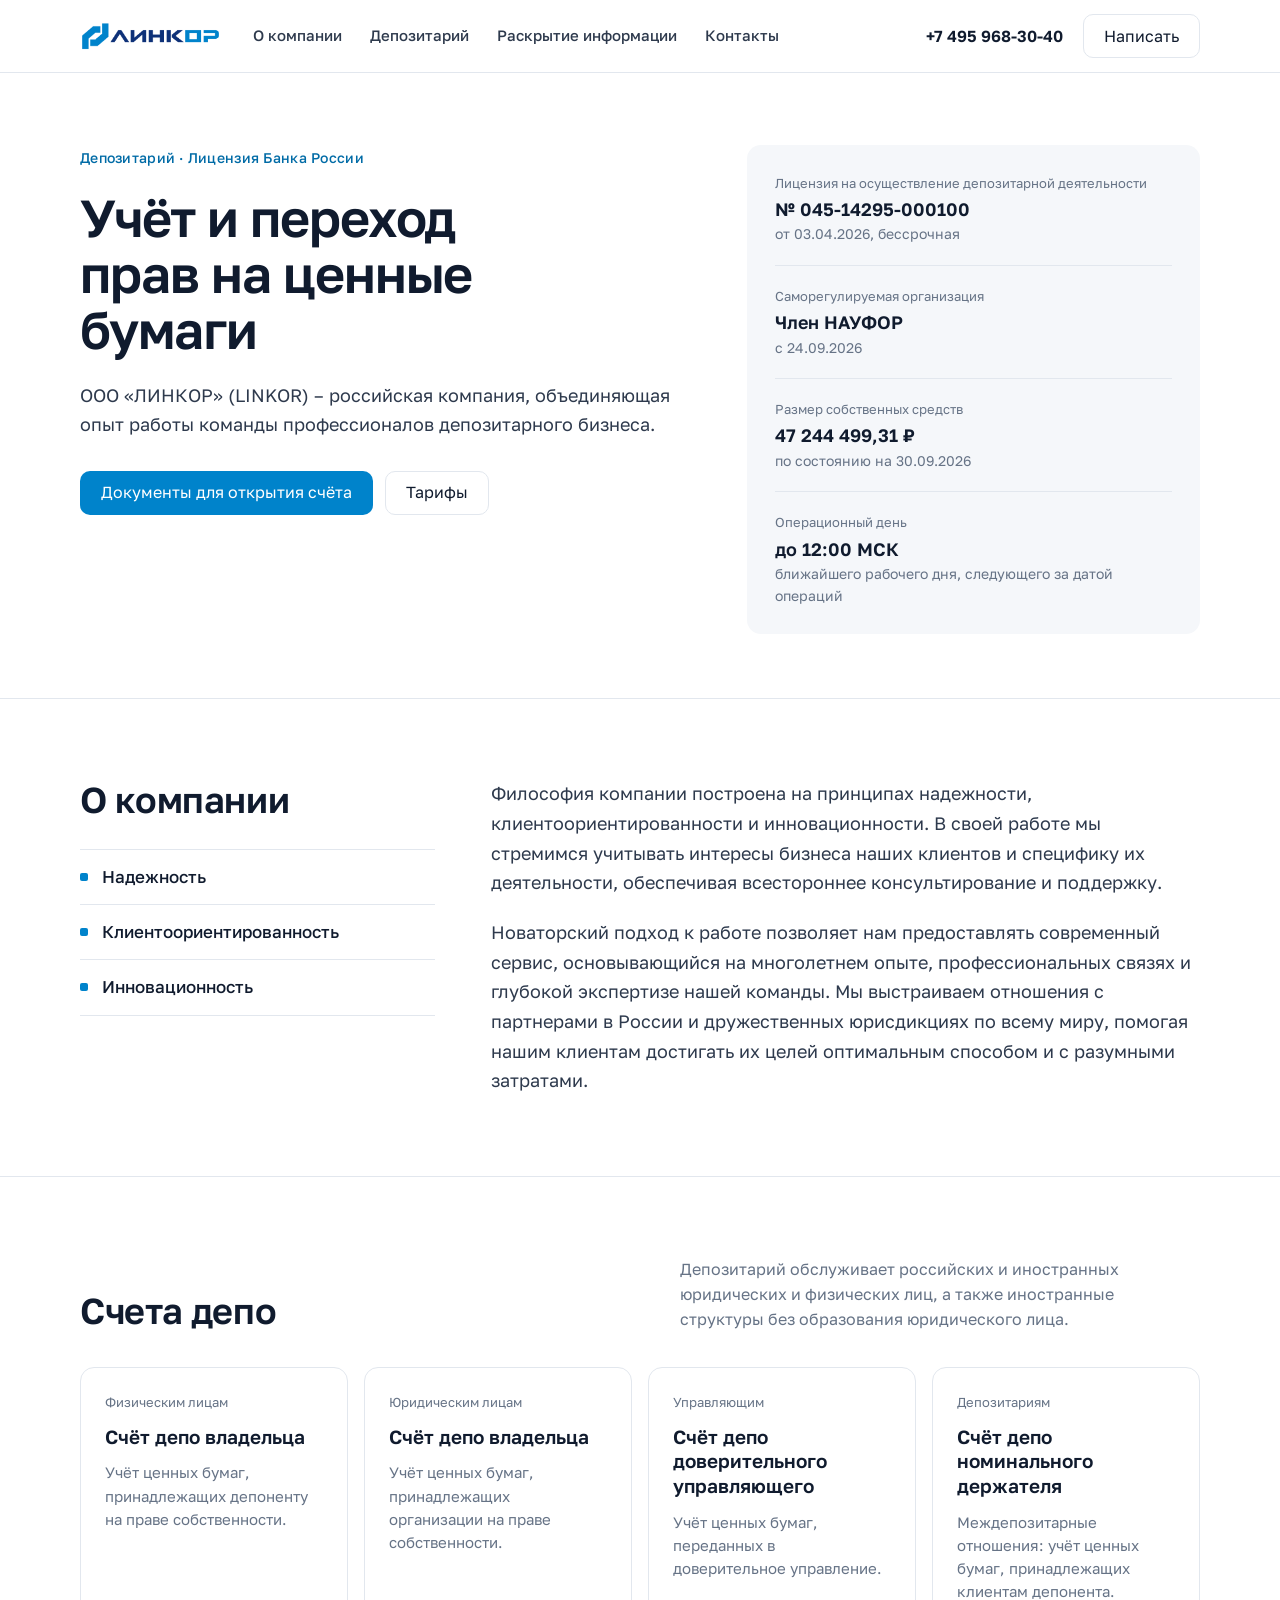
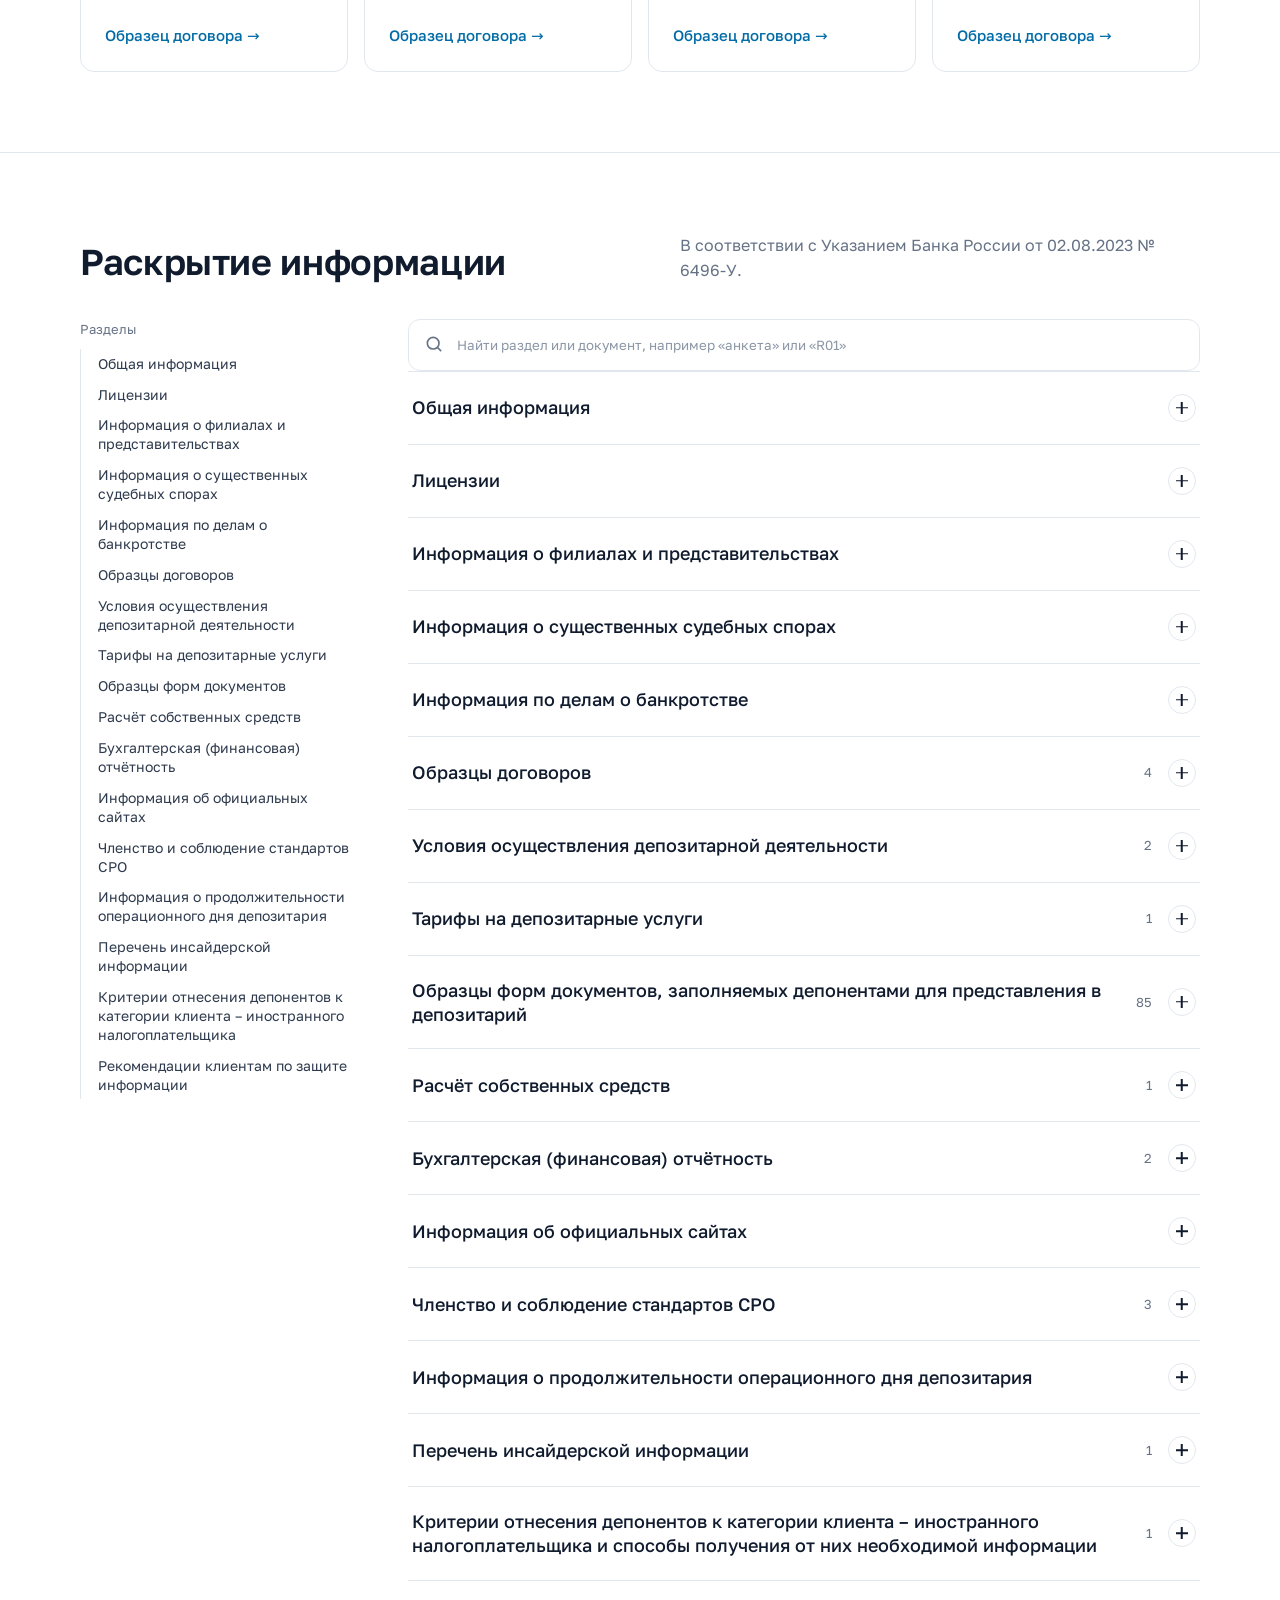
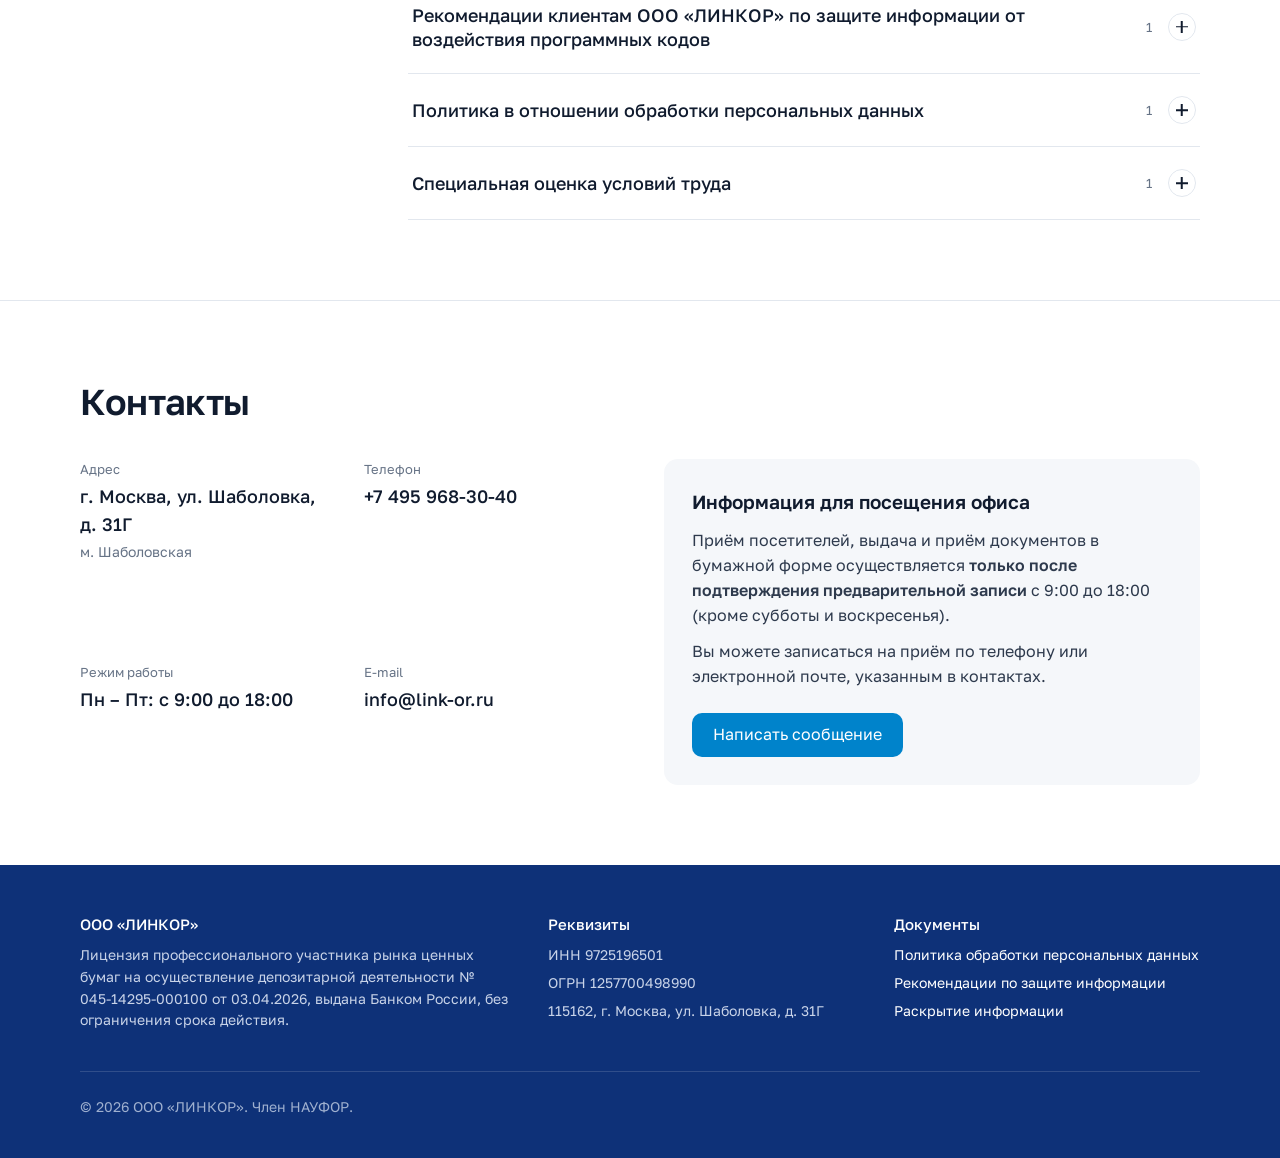
==== commit b19dbdab: "Макет от 11.11.2026 Co-Authored-By: Claude Opus 5.5 <noreply@anthropic.com>" ====
--- a/index.html
+++ b/index.html
@@ -49,7 +49,7 @@
 .logo{display:block;flex:none}
 .logo img{display:block;height:28px;width:auto}
 .nav{display:flex;gap:28px;margin-right:auto}
-.nav a{color:var(--text);font-weight:500;font-size:15px}
+.nav a{color:var(--text);font-weight:500;font-size:15px;white-space:nowrap}
 .nav a:hover{color:var(--blue-ink);text-decoration:none}
 .header-contact{display:flex;align-items:center;gap:20px}
 .header-phone{color:var(--ink);font-weight:600;white-space:nowrap}
@@ -159,6 +159,10 @@
 .sub > summary .count{margin-left:auto}
 .sub-body{padding:0 6px 8px}
 .sub-body .doc{padding:9px 12px}
+.sub-note{padding:4px 12px 8px}
+.docs > .doc + .sub,.docs > .sub:first-child{margin-top:0}
+.acc-body p + p{margin-top:12px}
+.visit p + p{margin-top:12px}
 
 .kv{display:grid;grid-template-columns:minmax(180px,280px) minmax(0,1fr);border-top:1px solid var(--line);margin:0}
 .kv dt,.kv dd{margin:0;padding:12px 0;border-bottom:1px solid var(--line)}
@@ -201,9 +205,11 @@
 .footer-bottom{grid-column:1/-1;padding-top:24px;border-top:1px solid rgba(255,255,255,.14);color:#9FB0CF}
 
 /* Responsive */
-@media (max-width:1080px){
+@media (max-width:1240px){
   .nav{gap:20px}
   .header-phone{display:none}
+}
+@media (max-width:1080px){
   .cards{grid-template-columns:repeat(2,minmax(0,1fr))}
 }
 @media (max-width:900px){
@@ -262,27 +268,14 @@
 <header class="header">
   <div class="wrap">
     <a class="logo" href="#top" aria-label="ЛИНКОР — на главную"><img src="assets/logo.png" alt="ЛИНКОР" width="141" height="28"></a>
-    <nav class="nav" aria-label="Основное меню">
-      <a href="#about">О компании</a>
-      <a href="#accounts">Депозитарий</a>
-      <a href="#documents">Документы</a>
-      <a href="#disclosure">Раскрытие информации</a>
-      <a href="#contacts">Контакты</a>
-    </nav>
+    <nav class="nav" id="nav" aria-label="Основное меню"></nav>
     <div class="header-contact">
-      <a class="header-phone" href="tel:+74959683040">+7 495 968-30-40</a>
-      <a class="btn btn-ghost" href="mailto:info@link-or.ru">Написать</a>
+      <a class="header-phone" id="hdrPhone"></a>
+      <a class="btn btn-ghost" id="hdrMail">Написать</a>
     </div>
     <details class="menu">
       <summary>Меню</summary>
-      <div class="menu-panel">
-        <a href="#about">О компании</a>
-        <a href="#accounts">Депозитарий</a>
-        <a href="#documents">Документы</a>
-        <a href="#disclosure">Раскрытие информации</a>
-        <a href="#contacts">Контакты</a>
-        <a class="menu-phone" href="tel:+74959683040">+7 495 968-30-40</a>
-      </div>
+      <div class="menu-panel" id="menuPanel"></div>
     </details>
   </div>
 </header>
@@ -292,107 +285,35 @@
 <section class="hero">
   <div class="wrap">
     <div>
-      <span class="eyebrow">Депозитарий · Лицензия Банка России</span>
-      <h1>Учёт и переход прав на ценные бумаги</h1>
-      <p class="lead">ООО «ЛИНКОР» (LINKOR) – российская компания, объединяющая опыт работы команды профессионалов депозитарного бизнеса.</p>
-      <div class="hero-actions">
-        <a class="btn btn-primary" href="#accordion398">Документы для открытия счёта</a>
-        <a class="btn btn-ghost" href="#tariffs">Тарифы</a>
-      </div>
-    </div>
-    <aside class="facts" aria-label="Ключевые сведения">
-      <div class="fact">
-        <div class="fact-label">Лицензия на осуществление депозитарной деятельности</div>
-        <div class="fact-value">№ 045-14295-000100</div>
-        <div class="fact-note">от 03.04.2026, бессрочная</div>
-      </div>
-      <div class="fact">
-        <div class="fact-label">Саморегулируемая организация</div>
-        <div class="fact-value">Член НАУФОР</div>
-        <div class="fact-note">с 24.09.2026</div>
-      </div>
-      <div class="fact">
-        <div class="fact-label">Размер собственных средств</div>
-        <div class="fact-value" data-fact="ownFunds"></div>
-        <div class="fact-note" data-fact="ownFundsDate"></div>
-      </div>
-      <div class="fact">
-        <div class="fact-label">Операционный день</div>
-        <div class="fact-value">до 12:00 МСК</div>
-        <div class="fact-note">ближайшего рабочего дня, следующего за датой операций</div>
-      </div>
-    </aside>
+      <span class="eyebrow" id="heroEyebrow"></span>
+      <h1 id="heroTitle"></h1>
+      <div id="heroLead"></div>
+      <div class="hero-actions" id="heroButtons"></div>
+    </div>
+    <aside class="facts" id="heroFacts" aria-label="Ключевые сведения"></aside>
   </div>
 </section>
 
 <section class="section" id="about">
   <div class="wrap about">
     <div>
-      <h2>О компании</h2>
-      <ul class="principles" aria-label="Принципы компании">
-        <li>Надежность</li>
-        <li>Клиентоориентированность</li>
-        <li>Инновационность</li>
-      </ul>
-    </div>
-    <div class="about-text">
-      <p>Философия компании построена на принципах надежности, клиентоориентированности и инновационности. В своей работе мы стремимся учитывать интересы бизнеса наших клиентов и специфику их деятельности, обеспечивая всестороннее консультирование и поддержку.</p>
-      <p>Новаторский подход к работе позволяет нам предоставлять современный сервис, основывающийся на многолетнем опыте, профессиональных связях и глубокой экспертизе нашей команды. Мы выстраиваем отношения с партнерами в России и дружественных юрисдикциях по всему миру, помогая нашим клиентам достигать их целей оптимальным способом и с разумными затратами.</p>
-    </div>
+      <h2 id="aboutTitle"></h2>
+      <ul class="principles" id="aboutPrinciples" aria-label="Принципы компании"></ul>
+    </div>
+    <div class="about-text" id="aboutText"></div>
   </div>
 </section>
 
 <section class="section" id="accounts">
   <div class="wrap">
-    <div class="section-head">
-      <h2>Счета депо</h2>
-      <p>Депозитарий обслуживает российских и иностранных юридических и физических лиц, а также иностранные структуры без образования юридического лица.</p>
-    </div>
-    <div class="cards">
-      <article class="card">
-        <span class="card-kicker">Физическим лицам</span>
-        <h3>Счёт депо владельца</h3>
-        <p>Учёт ценных бумаг, принадлежащих депоненту на праве собственности.</p>
-        <a class="more" href="#contracts">Образец договора →</a>
-      </article>
-      <article class="card">
-        <span class="card-kicker">Юридическим лицам</span>
-        <h3>Счёт депо владельца</h3>
-        <p>Учёт ценных бумаг, принадлежащих организации на праве собственности.</p>
-        <a class="more" href="#contracts">Образец договора →</a>
-      </article>
-      <article class="card">
-        <span class="card-kicker">Управляющим</span>
-        <h3>Счёт депо доверительного управляющего</h3>
-        <p>Учёт ценных бумаг, переданных в доверительное управление.</p>
-        <a class="more" href="#contracts">Образец договора →</a>
-      </article>
-      <article class="card">
-        <span class="card-kicker">Депозитариям</span>
-        <h3>Счёт депо номинального держателя</h3>
-        <p>Междепозитарные отношения: учёт ценных бумаг, принадлежащих клиентам депонента.</p>
-        <a class="more" href="#contracts">Образец договора →</a>
-      </article>
-    </div>
-  </div>
-</section>
-
-<section class="section" id="documents">
-  <div class="wrap">
-    <div class="section-head">
-      <h2>Основные документы</h2>
-      <p>Действующие редакции. Предыдущие редакции и полный перечень форм — в разделе «Раскрытие информации».</p>
-    </div>
-    <div class="quick" data-pinned></div>
+    <div class="section-head"><h2 id="accountsTitle"></h2><p id="accountsIntro"></p></div>
+    <div class="cards" id="accountsCards"></div>
   </div>
 </section>
 
 <section class="section" id="disclosure">
   <div class="wrap">
-    <div class="section-head">
-      <h2>Раскрытие информации</h2>
-      <p>В соответствии с Указанием Банка России от 02.08.2023 № 6496-У.</p>
-    </div>
+    <div class="section-head"><h2 id="disclosureTitle"></h2><p id="disclosureIntro"></p></div>
 
     <div class="disclosure">
       <nav class="toc" aria-label="Разделы раскрытия">
@@ -407,134 +328,7 @@
           <input id="q" type="search" placeholder="Найти раздел или документ, например «анкета» или «R01»" autocomplete="off">
         </label>
         <p class="search-empty" id="empty">Ничего не найдено. Попробуйте другое слово или код формы.</p>
-
-        <div id="sections">
-
-        <details class="acc" id="general" data-title="Общая информация">
-          <summary><h3>Общая информация</h3><span class="plus" aria-hidden="true"></span></summary>
-          <div class="acc-body">
-            <dl class="kv">
-              <dt>Полное фирменное наименование на русском языке</dt><dd>Общество с ограниченной ответственностью «ЛИНКОР»</dd>
-              <dt>Сокращённое фирменное наименование на русском языке</dt><dd>ООО «ЛИНКОР»</dd>
-              <dt>Полное фирменное наименование на английском языке</dt><dd>LINKOR Limited Liability Company</dd>
-              <dt>Сокращённое фирменное наименование на английском языке</dt><dd>LINKOR LLC</dd>
-              <dt>ИНН</dt><dd>9725196501</dd>
-              <dt>ОГРН</dt><dd>1257700498990</dd>
-              <dt>Адрес, указанный в ЕГРЮЛ</dt><dd>115162, г. Москва, вн.тер.г. муниципальный округ Донской, ул. Шаболовка, д. 31Г</dd>
-            </dl>
-          </div>
-        </details>
-
-        <details class="acc" id="licenses" data-title="Лицензии">
-          <summary><h3>Лицензии</h3><span class="plus" aria-hidden="true"></span></summary>
-          <div class="acc-body">
-            <dl class="kv">
-              <dt>Вид деятельности</dt><dd>Лицензия профессионального участника рынка ценных бумаг на осуществление депозитарной деятельности</dd>
-              <dt>Номер и дата</dt><dd>№ 045-14295-000100 от 03.04.2026</dd>
-              <dt>Срок действия</dt><dd>Бессрочная</dd>
-              <dt>Лицензирующий орган</dt><dd>Центральный банк Российской Федерации</dd>
-            </dl>
-            <div class="status">
-              <div><span>Информация о приостановлении действия лицензий</span><span>Указанные факты отсутствуют</span></div>
-              <div><span>Информация о возобновлении действия лицензий</span><span>Указанные факты отсутствуют</span></div>
-              <div><span>Решение о направлении в Банк России заявления об аннулировании лицензии</span><span>Указанные факты отсутствуют</span></div>
-              <div><span>Информация об аннулировании лицензии</span><span>Указанные факты отсутствуют</span></div>
-            </div>
-          </div>
-        </details>
-
-        <details class="acc" id="branches" data-title="Информация о филиалах и представительствах">
-          <summary><h3>Информация о филиалах и представительствах</h3><span class="plus" aria-hidden="true"></span></summary>
-          <div class="acc-body"><p>ООО «ЛИНКОР» не имеет филиалов и представительств.</p></div>
-        </details>
-
-        <details class="acc" id="lawsuits" data-title="Информация о существенных судебных спорах">
-          <summary><h3>Информация о существенных судебных спорах</h3><span class="plus" aria-hidden="true"></span></summary>
-          <div class="acc-body"><p>Указанные факты отсутствуют.</p></div>
-        </details>
-
-        <details class="acc" id="bankruptcy" data-title="Информация по делам о банкротстве">
-          <summary><h3>Информация по делам о банкротстве</h3><span class="plus" aria-hidden="true"></span></summary>
-          <div class="acc-body"><p>Указанные факты отсутствуют.</p></div>
-        </details>
-
-        <details class="acc" id="contracts" data-title="Образцы договоров">
-          <summary><h3>Образцы договоров</h3><span class="count" data-count="contracts"></span><span class="plus" aria-hidden="true"></span></summary>
-          <div class="acc-body"><div class="docs" data-docs="contracts"></div></div>
-        </details>
-
-        <details class="acc" id="conditions" data-title="Условия осуществления депозитарной деятельности">
-          <summary><h3>Условия осуществления депозитарной деятельности</h3><span class="count" data-count="conditions"></span><span class="plus" aria-hidden="true"></span></summary>
-          <div class="acc-body"><div class="docs" data-docs="conditions"></div></div>
-        </details>
-
-        <details class="acc" id="tariffs" data-title="Тарифы на депозитарные услуги">
-          <summary><h3>Тарифы на депозитарные услуги</h3><span class="count" data-count="tariffs"></span><span class="plus" aria-hidden="true"></span></summary>
-          <div class="acc-body"><div class="docs" data-docs="tariffs"></div></div>
-        </details>
-
-        <details class="acc" id="accordion-s143" data-title="Образцы форм документов">
-          <summary><h3>Образцы форм документов, заполняемых депонентами для представления в депозитарий</h3><span class="count" data-count="accordion-s143"></span><span class="plus" aria-hidden="true"></span></summary>
-          <div class="acc-body">
-            <p class="note">Формы — приложения к Условиям осуществления депозитарной деятельности.</p>
-            <div class="docs" data-docs="accordion-s143"></div></div>
-        </details>
-
-        <details class="acc" id="own-funds" data-title="Расчёт собственных средств">
-          <summary><h3>Расчёт собственных средств</h3><span class="count" data-count="own-funds"></span><span class="plus" aria-hidden="true"></span></summary>
-          <div class="acc-body">
-            <p class="note">Минимальный размер собственных средств — 15 000 000 ₽. Форма по ОКУД 0420413, ежемесячно.</p>
-            <div class="docs" data-docs="own-funds"></div></div>
-        </details>
-
-        <details class="acc" id="reporting" data-title="Бухгалтерская (финансовая) отчётность">
-          <summary><h3>Бухгалтерская (финансовая) отчётность</h3><span class="count" data-count="reporting"></span><span class="plus" aria-hidden="true"></span></summary>
-          <div class="acc-body"><div class="docs" data-docs="reporting"></div></div>
-        </details>
-
-        <details class="acc" id="sites" data-title="Информация об официальных сайтах">
-          <summary><h3>Информация об официальных сайтах</h3><span class="plus" aria-hidden="true"></span></summary>
-          <div class="acc-body"><p>Официальный сайт ООО «ЛИНКОР» в сети Интернет — <a href="https://link-or.ru/">link-or.ru</a>.</p></div>
-        </details>
-
-        <details class="acc" id="sro" data-title="Членство и соблюдение стандартов СРО">
-          <summary><h3>Членство и соблюдение стандартов СРО</h3><span class="count" data-count="sro"></span><span class="plus" aria-hidden="true"></span></summary>
-          <div class="acc-body"><div class="docs" data-docs="sro"></div></div>
-        </details>
-
-        <details class="acc" id="operday" data-title="Информация о продолжительности операционного дня депозитария">
-          <summary><h3>Информация о продолжительности операционного дня депозитария</h3><span class="plus" aria-hidden="true"></span></summary>
-          <div class="acc-body">
-            <p>Приказом № 10/26-ЛИ от 15.04.2026 в ООО «ЛИНКОР» установлена единая для всех депонентов продолжительность операционного дня депозитария, в течение которого совершаются операции с ценными бумагами, изменяющие количество ценных бумаг на счетах депо, — до 12 часов 00 минут по московскому времени ближайшего рабочего дня, следующего за календарной датой, за которую в этот операционный день совершаются операции по счетам депо.</p>
-          </div>
-        </details>
-
-        <details class="acc" id="insider" data-title="Перечень инсайдерской информации">
-          <summary><h3>Перечень инсайдерской информации</h3><span class="count" data-count="insider"></span><span class="plus" aria-hidden="true"></span></summary>
-          <div class="acc-body"><div class="docs" data-docs="insider"></div></div>
-        </details>
-
-        <details class="acc" id="tax-criteria" data-title="Критерии отнесения депонентов к категории клиента – иностранного налогоплательщика">
-          <summary><h3>Критерии отнесения депонентов к категории клиента – иностранного налогоплательщика и способы получения от них необходимой информации</h3><span class="count" data-count="tax-criteria"></span><span class="plus" aria-hidden="true"></span></summary>
-          <div class="acc-body"><div class="docs" data-docs="tax-criteria"></div></div>
-        </details>
-
-        <details class="acc" id="infosec" data-title="Рекомендации клиентам по защите информации">
-          <summary><h3>Рекомендации клиентам ООО «ЛИНКОР» по защите информации от воздействия программных кодов</h3><span class="count" data-count="infosec"></span><span class="plus" aria-hidden="true"></span></summary>
-          <div class="acc-body"><div class="docs" data-docs="infosec"></div></div>
-        </details>
-
-        <details class="acc" id="pdn" data-title="Политика в отношении обработки персональных данных">
-          <summary><h3>Политика в отношении обработки персональных данных</h3><span class="count" data-count="pdn"></span><span class="plus" aria-hidden="true"></span></summary>
-          <div class="acc-body"><div class="docs" data-docs="pdn"></div></div>
-        </details>
-
-        <details class="acc" id="sout" data-title="Специальная оценка условий труда">
-          <summary><h3>Специальная оценка условий труда</h3><span class="count" data-count="sout"></span><span class="plus" aria-hidden="true"></span></summary>
-          <div class="acc-body"><div class="docs" data-docs="sout"></div></div>
-        </details>
-
-        </div>
+        <div id="sections"></div>
       </div>
     </div>
   </div>
@@ -542,33 +336,10 @@
 
 <section class="section" id="contacts">
   <div class="wrap">
-    <div class="section-head"><h2>Контакты</h2></div>
+    <div class="section-head"><h2 id="contactsTitle"></h2></div>
     <div class="contacts">
-      <div class="contact-grid">
-        <div>
-          <div class="contact-label">Адрес</div>
-          <div class="contact-value">г. Москва, ул. Шаболовка, д. 31Г</div>
-          <div class="contact-sub">м. Шаболовская</div>
-        </div>
-        <div>
-          <div class="contact-label">Телефон</div>
-          <div class="contact-value"><a href="tel:+74959683040">+7 495 968-30-40</a></div>
-        </div>
-        <div>
-          <div class="contact-label">Режим работы</div>
-          <div class="contact-value">Пн – Пт: с 9:00 до 18:00</div>
-        </div>
-        <div>
-          <div class="contact-label">E-mail</div>
-          <div class="contact-value"><a href="mailto:info@link-or.ru">info@link-or.ru</a></div>
-        </div>
-      </div>
-      <div class="visit">
-        <h3>Информация для посещения офиса</h3>
-        <p>Приём посетителей, выдача и приём документов в бумажной форме осуществляется <strong>только после подтверждения предварительной записи</strong> с 9:00 до 18:00 (кроме субботы и воскресенья).</p>
-        <p>Вы можете записаться на приём по телефону или электронной почте, указанным в контактах.</p>
-        <a class="btn btn-primary" href="mailto:info@link-or.ru?subject=Запись%20на%20приём">Написать сообщение</a>
-      </div>
+      <div class="contact-grid" id="contactGrid"></div>
+      <div class="visit" id="visit"></div>
     </div>
   </div>
 </section>
@@ -576,29 +347,13 @@
 </main>
 
 <footer class="footer">
-  <div class="wrap">
-    <div>
-      <strong>ООО «ЛИНКОР»</strong>
-      <p>Лицензия профессионального участника рынка ценных бумаг на осуществление депозитарной деятельности № 045-14295-000100 от 03.04.2026, выдана Банком России, без ограничения срока действия.</p>
-    </div>
-    <div>
-      <strong>Реквизиты</strong>
-      <p>ИНН 9725196501</p>
-      <p>ОГРН 1257700498990</p>
-      <p>115162, г. Москва, ул. Шаболовка, д. 31Г</p>
-    </div>
-    <div>
-      <strong>Документы</strong>
-      <p><a href="#pdn">Политика обработки персональных данных</a></p>
-      <p><a href="#infosec">Рекомендации по защите информации</a></p>
-      <p><a href="#disclosure">Раскрытие информации</a></p>
-    </div>
-    <div class="footer-bottom">© 2026 ООО «ЛИНКОР». Член НАУФОР.</div>
-  </div>
+  <div class="wrap" id="footer"></div>
 </footer>
 
-<script type="application/json" id="content-default">{"version":1,"facts":{"ownFunds":"47 244 499,31 ₽","ownFundsDate":"2026-09-30"},"sections":[{"id":"contracts","title":"Образцы договоров","docs":[{"id":"d7","title":"Депозитарный договор (счёт депо владельца) для физических лиц","file":"docs/contracts/depozitarnyy-dogovor-schet-depo-vladeltsa-dlya-fizicheskih-lits.doc","name":"Депозитарный договор (счет депо владельца) для физических лиц.doc","group":"","disclosed":"2026-04-08T12:00","from":"","to":"","status":"active","note":"","pin":false},{"id":"d8","title":"Депозитарный договор (счёт депо владельца) для юридических лиц","file":"docs/contracts/depozitarnyy-dogovor-schet-depo-vladeltsa-dlya-yuridicheskih-lits.docx","name":"Депозитарный договор (счет депо владельца) для юридических лиц.docx","group":"","disclosed":"2026-04-08T12:00","from":"","to":"","status":"active","note":"","pin":true},{"id":"d9","title":"Депозитарный договор (счёт депо доверительного управляющего)","file":"docs/contracts/depozitarnyy-dogovor-schet-depo-doveritelnogo-upravlyayuschego.doc","name":"Депозитарный договор (счет депо доверительного управляющего).doc","group":"","disclosed":"2026-04-08T12:00","from":"","to":"","status":"active","note":"","pin":false},{"id":"d10","title":"Договор о междепозитарных отношениях (счёт депо номинального держателя)","file":"docs/contracts/dogovor-o-mezhdepozitarnyh-otnosheniyah-schet-depo-nominalnogo-derzhatelya.doc","name":"Договор о междепозитарных отношениях (счет депо номинального держателя).doc","group":"","disclosed":"2026-04-08T12:00","from":"","to":"","status":"active","note":"","pin":false}]},{"id":"conditions","title":"Условия осуществления депозитарной деятельности","docs":[{"id":"d11","title":"Условия осуществления депозитарной деятельности ООО «ЛИНКОР». Редакция № 4","file":"docs/uodd/26-26-li-usloviya-osuschestvleniya-depozitarnoy-deyatelnosti-ooo-linkor-redaktsiya-4.docx","name":"26-26-ЛИ Условия осуществления депозитарной деятельности ООО ЛИНКОР. Редакция № 4.docx","group":"","disclosed":"","from":"2026-09-01","to":"","status":"active","note":"приказ № 26/26-ЛИ","pin":true},{"id":"d12","title":"Сводная таблица изменений к редакции № 4","file":"docs/uodd/tablitsa-izmeneniy-26-26-li-usloviya-osuschestvleniya-depozitarnoy-deyatelnosti-red-4.docx","name":"Таблица изменений_26-26-ЛИ Условия осуществления депозитарной деятельности. Ред № 4.docx","group":"","disclosed":"","from":"2026-09-01","to":"","status":"active","note":"","pin":false},{"id":"d13","title":"Условия осуществления депозитарной деятельности ООО «ЛИНКОР». Редакция № 3","file":"docs/uodd/4-09-26-li-usloviya-osuschestvleniya-depozitarnoy-deyatelnosti-redaktsiya-3.docx","name":"4. 09-26-ЛИ Условия осуществления депозитарной деятельности. Редакция № 3.docx","group":"","disclosed":"","from":"2026-03-03","to":"2026-08-31","status":"archive","note":"приказ № 09/26-ЛИ","pin":false}]},{"id":"tariffs","title":"Тарифы на депозитарные услуги","docs":[{"id":"d14","title":"Тарифы на депозитарные услуги ООО «ЛИНКОР». Редакция № 2","file":"docs/tariffs/22-26-li-tarify-na-depozitarnye-uslugi-ooo-linkor-redaktsiya-2.docx","name":"22-26-ЛИ Тарифы на депозитарные услуги ООО ЛИНКОР. Редакция №2.docx","group":"","disclosed":"","from":"","to":"","status":"active","note":"приказ № 22/26-ЛИ","pin":true},{"id":"d15","title":"Тарифы на депозитарные услуги ООО «ЛИНКОР». Редакция № 1","file":"docs/tariffs/1-08-26-li-tarify-na-depozitarnye-uslugi-ooo-linkor.docx","name":"1. 08-26-ЛИ Тарифы на депозитарные услуги ООО ЛИНКОР.docx","group":"","disclosed":"","from":"","to":"","status":"archive","note":"утверждены приказом от 26.02.2026 № 08/26-ЛИ","pin":false}]},{"id":"accordion-s143","title":"Образцы форм документов, заполняемых депонентами для представления в депозитарий","groups":[{"id":"accordion398","title":"Открытие и закрытие счёта депо"},{"id":"forms-ops","title":"Депозитарные операции"},{"id":"forms-ca","title":"Корпоративные действия"},{"id":"forms-reports","title":"Отчёты, выписки и уведомления депозитария"},{"id":"forms-z","title":"Заявления и карточки"}],"docs":[{"id":"d16","title":"A01-1 — Анкета Депонента (ЮЛ)","file":"docs/forms/a01-1-anketa-deponenta-yul.docx","name":"A01-1 Анкета Депонента (ЮЛ).docx","group":"accordion398","disclosed":"","from":"2026-09-01","to":"","status":"active","note":"","pin":true},{"id":"d17","title":"A02 — Анкета Депонента (ФЛ)","file":"docs/forms/a02-anketa-deponenta-fl.docx","name":"A02 Анкета Депонента (ФЛ).docx","group":"accordion398","disclosed":"","from":"2026-09-01","to":"","status":"active","note":"","pin":true},{"id":"d18","title":"A05 — Анкета представителя (ЮЛ)","file":"docs/forms/a05-anketa-predstavitelya-yul.docx","name":"A05 Анкета представителя (ЮЛ).docx","group":"accordion398","disclosed":"","from":"2026-09-01","to":"","status":"active","note":"","pin":false},{"id":"d19","title":"A06 — Анкета представителя (ФЛ)","file":"docs/forms/a06-anketa-predstavitelya-fl.docx","name":"A06 Анкета представителя (ФЛ).docx","group":"accordion398","disclosed":"","from":"2026-09-01","to":"","status":"active","note":"","pin":false},{"id":"d20","title":"A07 — Анкета Выгодоприобретателя (ЮЛ)","file":"docs/forms/a07-anketa-vygodopriobretatelya-yul.docx","name":"A07 Анкета Выгодоприобретателя (ЮЛ).docx","group":"accordion398","disclosed":"","from":"2026-09-01","to":"","status":"active","note":"","pin":false},{"id":"d21","title":"A08 — Анкета Выгодоприобретателя (ФЛ)","file":"docs/forms/a08-anketa-vygodopriobretatelya-fl.docx","name":"A08 Анкета Выгодоприобретателя (ФЛ).docx","group":"accordion398","disclosed":"","from":"2026-09-01","to":"","status":"active","note":"","pin":false},{"id":"d22","title":"A10 — Анкета Бенефициарного владельца депонента","file":"docs/forms/a10-anketa-benefitsiarnogo-vladeltsa-deponenta.docx","name":"A10 Анкета Бенефициарного владельца депонента.docx","group":"accordion398","disclosed":"","from":"2026-09-01","to":"","status":"active","note":"","pin":false},{"id":"d23","title":"A11 — Анкета Оператора / Попечителя счета депо","file":"docs/forms/a11-anketa-operatora-popechitelya-scheta-depo.docx","name":"A11 Анкета Оператора_Попечителя счета депо.docx","group":"accordion398","disclosed":"","from":"2026-09-01","to":"","status":"active","note":"","pin":false},{"id":"d24","title":"A12 — Анкета Залогодержателя (ЮЛ)","file":"docs/forms/a12-anketa-zalogoderzhatelya-yul.docx","name":"A12 Анкета Залогодержателя (ЮЛ).docx","group":"accordion398","disclosed":"","from":"2026-09-01","to":"","status":"active","note":"","pin":false},{"id":"d25","title":"A13 — Анкета Залогодержателя (ФЛ)","file":"docs/forms/a13-anketa-zalogoderzhatelya-fl.docx","name":"A13 Анкета Залогодержателя (ФЛ).docx","group":"accordion398","disclosed":"","from":"2026-09-01","to":"","status":"active","note":"","pin":false},{"id":"d26","title":"CA044 — Инструкция по голосованию для Условий","file":"docs/forms/ca044-instruktsiya-po-golosovaniyu-dlya-usloviy.docx","name":"CA044 Инструкция по голосованию для Условий.docx","group":"forms-ca","disclosed":"","from":"2026-09-01","to":"","status":"active","note":"","pin":false},{"id":"d27","title":"CA331 — Инструкция на участие в корпоративном действии","file":"docs/forms/ca331-instruktsiya-na-uchastie-v-korporativnom-deystvii.docx","name":"CA331 Инструкция на участие в корпоративном действии.docx","group":"forms-ca","disclosed":"","from":"2026-09-01","to":"","status":"active","note":"","pin":false},{"id":"d28","title":"CA382 — Инструкция по корпоративному действию","file":"docs/forms/ca382-instruktsiya-po-korporativnomu-deystviyu.docx","name":"CA382 Инструкция по корпоративному действию.docx","group":"forms-ca","disclosed":"","from":"2026-09-01","to":"","status":"active","note":"","pin":false},{"id":"d29","title":"CA383 — Инструкция по информированию эмитента","file":"docs/forms/ca383-instruktsiya-po-informirovaniyu-emitenta.docx","name":"CA383 Инструкция по информированию эмитента.docx","group":"forms-ca","disclosed":"","from":"2026-09-01","to":"","status":"active","note":"","pin":false},{"id":"d30","title":"CA401 — Поручение на отмену инструкции на участие в корпоративном действии","file":"docs/forms/ca401-poruchenie-na-otmenu-instruktsii-na-uchastie-v-korporativnom-deystvii.docx","name":"CA401 Поручение на отмену инструкции на участие в корпоративном действии.docx","group":"forms-ca","disclosed":"","from":"2026-09-01","to":"","status":"active","note":"","pin":false},{"id":"d31","title":"D01 — Доверенность на Оператора / Попечителя (ЮЛ)","file":"docs/forms/d01-doverennost-na-operatora-popechitelya-yul.docx","name":"D01 Доверенность на Оператора_Попечителя (ЮЛ).docx","group":"accordion398","disclosed":"","from":"2026-09-01","to":"","status":"active","note":"","pin":false},{"id":"d32","title":"D02 — Доверенность на Оператора / Попечителя (ФЛ)","file":"docs/forms/d02-doverennost-na-operatora-popechitelya-fl.docx","name":"D02 Доверенность на Оператора_Попечителя (ФЛ).docx","group":"accordion398","disclosed":"","from":"2026-09-01","to":"","status":"active","note":"","pin":false},{"id":"d33","title":"R01 — Поручение на открытие счета","file":"docs/forms/r01-poruchenie-na-otkrytie-scheta.docx","name":"R01 Поручение на открытие счета.docx","group":"accordion398","disclosed":"","from":"2026-09-01","to":"","status":"active","note":"","pin":true},{"id":"d34","title":"R02 — Поручение на закрытие счета","file":"docs/forms/r02-poruchenie-na-zakrytie-scheta.docx","name":"R02 Поручение на закрытие счета.docx","group":"accordion398","disclosed":"","from":"2026-09-01","to":"","status":"active","note":"","pin":false},{"id":"d35","title":"R03-1 — Поручение на прием ценных бумаг","file":"docs/forms/r03-1-poruchenie-na-priem-tsb.docx","name":"R03-1 Поручение на прием ЦБ.docx","group":"forms-ops","disclosed":"","from":"2026-09-01","to":"","status":"active","note":"","pin":false},{"id":"d36","title":"R03-2 — Поручение на снятие ценных бумаг с учета и хранения","file":"docs/forms/r03-2-poruchenie-na-snyatie-tsb-s-ucheta-i-hraneniya.docx","name":"R03-2 Поручение на снятие ЦБ с учета и хранения.docx","group":"forms-ops","disclosed":"","from":"2026-09-01","to":"","status":"active","note":"","pin":false},{"id":"d37","title":"R03-3 — Поручение на перевод ценных бумаг","file":"docs/forms/r03-3-poruchenie-na-perevod-tsb.docx","name":"R03-3 Поручение на перевод ЦБ.docx","group":"forms-ops","disclosed":"","from":"2026-09-01","to":"","status":"active","note":"","pin":false},{"id":"d38","title":"R03-4 — Поручение на перемещение ценных бумаг","file":"docs/forms/r03-4-poruchenie-na-peremeschenie-tsb.docx","name":"R03-4 Поручение на перемещение ЦБ.docx","group":"forms-ops","disclosed":"","from":"2026-09-01","to":"","status":"active","note":"","pin":false},{"id":"d39","title":"R03-5 — Поручение на перевод ценных бумаг торговый счёт","file":"docs/forms/r03-5-poruchenie-na-perevod-tsb-torg-schet.docx","name":"R03-5 Поручение на перевод ЦБ торг счет.docx","group":"forms-ops","disclosed":"","from":"2026-09-01","to":"","status":"active","note":"","pin":false},{"id":"d40","title":"R04-1 — Поручение / Закладные (зх)","file":"docs/forms/r04-1-poruchenie-zakladnye-zh.docx","name":"R04-1 Поручение_Закладные (зх).docx","group":"forms-ops","disclosed":"","from":"2026-09-01","to":"","status":"active","note":"","pin":false},{"id":"d41","title":"R04-2 — Сводное поручение / Закладные (зх)","file":"docs/forms/r04-2-svodnoe-poruchenie-zakladnye-zh.docx","name":"R04-2 Сводное поручение_Закладные (зх).docx","group":"forms-ops","disclosed":"","from":"2026-09-01","to":"","status":"active","note":"","pin":false},{"id":"d42","title":"R05 — Поручение на выдачу информации","file":"docs/forms/r05-poruchenie-na-vydachu-informatsii.docx","name":"R05 Поручение на выдачу информации.docx","group":"forms-ops","disclosed":"","from":"2026-09-01","to":"","status":"active","note":"","pin":false},{"id":"d43","title":"R06-1 — Поручение на открытие / закрытие торгового раздела","file":"docs/forms/r06-1-poruchenie-na-otkrytie-zakrytie-torgovogo-razdela.docx","name":"R06-1 Поручение на открытие_закрытие торгового раздела.docx","group":"forms-ops","disclosed":"","from":"2026-09-01","to":"","status":"active","note":"","pin":false},{"id":"d44","title":"R06-2 — Поручение на открытие закрытие счета-раздела","file":"docs/forms/r06-2-poruchenie-na-otkrytie-zakrytie-scheta-razdela.docx","name":"R06-2 Поручение на открытие закрытие счета-раздела.docx","group":"forms-ops","disclosed":"","from":"2026-09-01","to":"","status":"active","note":"","pin":false},{"id":"d45","title":"R06-3 — Поручение на открытие / закрытие торгового раздела в расчетном депозитарии","file":"docs/forms/r06-3-poruchenie-na-otkrytie-zakrytie-torgovogo-razdela-v-raschetnom-depozitarii.docx","name":"R06-3 Поручение на открытие_закрытие торгового раздела в расчетном депозитарии.docx","group":"forms-ops","disclosed":"","from":"2026-09-01","to":"","status":"active","note":"","pin":false},{"id":"d46","title":"R06-4 — Поручение по торговому счету депо по результатам клиринга","file":"docs/forms/r06-4-poruchenie-po-torgovomu-schetu-depo-po-rezultatam-kliringa.docx","name":"R06-4 Поручение по торговому счету депо по результатам клиринга.docx","group":"forms-ops","disclosed":"","from":"2026-09-01","to":"","status":"active","note":"","pin":false},{"id":"d47","title":"R06-5 — Поручение на прием ЭЗ при их выдаче","file":"docs/forms/r06-5-poruchenie-na-priem-ez-pri-ih-vydache.docx","name":"R06-5 Поручение на прием ЭЗ при их выдаче.docx","group":"forms-ops","disclosed":"","from":"2026-09-01","to":"","status":"active","note":"","pin":false},{"id":"d48","title":"R07-1 — Поручение на обременение / прекращение обременения","file":"docs/forms/r07-1-poruchenie-na-obremenenie-prekr-obrem.docx","name":"R07-1 Поручение на обременение_прекр. обрем..docx","group":"forms-ops","disclosed":"","from":"2026-09-01","to":"","status":"active","note":"","pin":false},{"id":"d49","title":"R07-2 — Поручение на передачу права залога","file":"docs/forms/r07-2-poruchenie-na-peredachu-prava-zaloga.docx","name":"R07-2 Поручение на передачу права залога.docx","group":"forms-ops","disclosed":"","from":"2026-09-01","to":"","status":"active","note":"","pin":false},{"id":"d50","title":"R07-3 — Поручение на внесение изменений в условия залога ценных бумаг","file":"docs/forms/r07-3-poruchenie-na-vnesenie-izmeneniy-v-usloviya-zaloga-tsb.docx","name":"R07-3 Поручение на внесение изменений в условия залога ЦБ.docx","group":"forms-ops","disclosed":"","from":"2026-09-01","to":"","status":"active","note":"","pin":false},{"id":"d51","title":"R07-4 — Поручение на ограничение / снятие ограничения распоряжения ценных бумаг","file":"docs/forms/r07-4-poruchenie-na-ogranichenie-snyatie-ogranicheniya-rasporyazheniya-tsb.docx","name":"R07-4 Поручение на ограничение_снятие ограничения распоряжения ЦБ.docx","group":"forms-ops","disclosed":"","from":"2026-09-01","to":"","status":"active","note":"","pin":false},{"id":"d52","title":"R07-5 — Поручение по договору эскроу","file":"docs/forms/r07-5-poruchenie-po-dogovoru-eskrou.docx","name":"R07-5 Поручение по договору эскроу.docx","group":"forms-ops","disclosed":"","from":"2026-09-01","to":"","status":"active","note":"","pin":false},{"id":"d53","title":"R07-6 — Поручение на внесение изменений по договору эскроу","file":"docs/forms/r07-6-poruchenie-na-vnesenie-izmeneniy-po-dogovoru-eskrou.docx","name":"R07-6 Поручение на внесение изменений по договору эскроу.docx","group":"forms-ops","disclosed":"","from":"2026-09-01","to":"","status":"active","note":"","pin":false},{"id":"d54","title":"R09 — Поручение на обмен паев","file":"docs/forms/r09-poruchenie-na-obmen-paev.docx","name":"R09 Поручение на обмен паев.docx","group":"forms-ops","disclosed":"","from":"2026-09-01","to":"","status":"active","note":"","pin":false},{"id":"d55","title":"R10 — Поручение на погашение паев","file":"docs/forms/r10-poruchenie-na-pogashenie-paev.docx","name":"R10 Поручение на погашение паев.docx","group":"forms-ops","disclosed":"","from":"2026-09-01","to":"","status":"active","note":"","pin":false},{"id":"d56","title":"R12 — Заявление на открытие счета хранения погашенных ценных бумаг","file":"docs/forms/r12-zayavlenie-na-otkrytie-scheta-hran-pogashennyh-tsb.docx","name":"R12 Заявление на открытие счета хран погашенных цб.docx","group":"forms-ops","disclosed":"","from":"2026-09-01","to":"","status":"active","note":"","pin":false},{"id":"d57","title":"R13 — Поручение на отмену","file":"docs/forms/r13-poruchenie-na-otmenu.docx","name":"R13 Поручение на отмену.docx","group":"forms-ops","disclosed":"","from":"2026-09-01","to":"","status":"active","note":"","pin":false},{"id":"d58","title":"R14 — Поручение на подачу заявки","file":"docs/forms/r14-poruchenie-na-podachu-zayavki.docx","name":"R14 Поручение на подачу заявки.docx","group":"forms-ops","disclosed":"","from":"2026-09-01","to":"","status":"active","note":"","pin":false},{"id":"d59","title":"R15 — Поручение на внесение изменений в Анкету Депонента","file":"docs/forms/r15-poruchenie-na-vnes-izmeneniy-v-anketu-deponenta.docx","name":"R15 Поручение на внес. изменений в Анкету Депонента.docx","group":"accordion398","disclosed":"","from":"2026-09-01","to":"","status":"active","note":"","pin":false},{"id":"d60","title":"R16 — Поручение на назначение оператора счета депо / отмену полномочий оператора счета депо","file":"docs/forms/r16-poruchenie-na-naznachenie-operatora-scheta-depo-otmenu-polnomochiy-operatora-scheta-depo.docx","name":"R16 Поручение на назначение оператора счета депо_отмену полномочий оператора счета депо.docx","group":"accordion398","disclosed":"","from":"2026-09-01","to":"","status":"active","note":"","pin":false},{"id":"d61","title":"R17 — Поручение на внесение изменений в Анкету Оператора Попечителя счета депо","file":"docs/forms/r17-poruchenie-na-vnesenie-izmeneniy-v-anketu-operatora-popechitelya-scheta-depo.docx","name":"R17 Поручение на внесение изменений в Анкету Оператора Попечителя счета депо.docx","group":"accordion398","disclosed":"","from":"2026-09-01","to":"","status":"active","note":"","pin":false},{"id":"d62","title":"R18 — Поручение на перевод ценных бумаг на счет хранения погашенных ценных бумаг","file":"docs/forms/r18-poruchenie-na-perevod-tsb-na-schet-hraneniya-pogashennyh-tsb.docx","name":"R18 Поручение на перевод ЦБ на счет хранения погашенных ЦБ.docx","group":"forms-ops","disclosed":"","from":"2026-09-01","to":"","status":"active","note":"","pin":false},{"id":"d63","title":"S01-1 — Отчет о выполнении операции / зачисление","file":"docs/forms/s01-1-otchet-o-vypolnenii-operatsii-zachislenie.docx","name":"S01-1 Отчет о выполнении операции_зачисление.docx","group":"forms-reports","disclosed":"","from":"2026-09-01","to":"","status":"active","note":"","pin":false},{"id":"d64","title":"S01-2 — Отчет о выполнении операции / списание","file":"docs/forms/s01-2-otchet-o-vypolnenii-operatsii-spisanie.docx","name":"S01-2 Отчет о выполнении операции_списание.docx","group":"forms-reports","disclosed":"","from":"2026-09-01","to":"","status":"active","note":"","pin":false},{"id":"d65","title":"S01-3 — Отчет о выполнении операции / перевод","file":"docs/forms/s01-3-otchet-o-vypolnenii-operatsii-perevod.docx","name":"S01-3 Отчет о выполнении операции_перевод.docx","group":"forms-reports","disclosed":"","from":"2026-09-01","to":"","status":"active","note":"","pin":false},{"id":"d66","title":"S01-4 — Отчет о выполнении операции / перемещение","file":"docs/forms/s01-4-otchet-o-vypolnenii-operatsii-peremeschenie.docx","name":"S01-4 Отчет о выполнении операции_перемещение.docx","group":"forms-reports","disclosed":"","from":"2026-09-01","to":"","status":"active","note":"","pin":false},{"id":"d67","title":"S01-5 — Отчет о выполнении операции / обременение / залог","file":"docs/forms/s01-5-otchet-o-vypolnenii-operatsii-obremenenie-zalog.docx","name":"S01-5 Отчет о выполнении операции_обременение_залог.docx","group":"forms-reports","disclosed":"","from":"2026-09-01","to":"","status":"active","note":"","pin":false},{"id":"d68","title":"S02-1 — Отчет по операциям / по итогам движения ценных бумаг","file":"docs/forms/s02-1-otchet-po-operatsiyam-po-itogam-dvizheniya-tsb.docx","name":"S02-1 Отчет по операциям_по итогам движения ЦБ.docx","group":"forms-reports","disclosed":"","from":"2026-09-01","to":"","status":"active","note":"","pin":false},{"id":"d69","title":"S02-2 — Отчет по операциям","file":"docs/forms/s02-2-otchet-po-operatsiyam.docx","name":"S02-2 Отчет по операциям.docx","group":"forms-reports","disclosed":"","from":"2026-09-01","to":"","status":"active","note":"","pin":false},{"id":"d70","title":"S02-3 — Отчет по операциям в разрезе уник разделов места хранения","file":"docs/forms/s02-3-otchet-po-operatsiyam-v-razreze-unik-razdelov-mesta-hraneniya.docx","name":"S02-3 Отчет по операциям в разрезе уник разделов места хранения.docx","group":"forms-reports","disclosed":"","from":"2026-09-01","to":"","status":"active","note":"","pin":false},{"id":"d71","title":"S02-4 — Отчет по операциям / по всем видам ценных бумаг эмитента","file":"docs/forms/s02-4-otchet-po-operatsiyam-po-vsem-vidam-tsb-emitenta.docx","name":"S02-4 Отчет по операциям_по всем видам ЦБ эмитента.docx","group":"forms-reports","disclosed":"","from":"2026-09-01","to":"","status":"active","note":"","pin":false},{"id":"d72","title":"S02-5 — Отчет по операциям / по одному выпуску ценных бумаг за период","file":"docs/forms/s02-5-otchet-po-operatsiyam-po-odnomu-vypusku-tsb-za-period.docx","name":"S02-5 Отчет по операциям_по одному выпуску ЦБ за период.docx","group":"forms-reports","disclosed":"","from":"2026-09-01","to":"","status":"active","note":"","pin":false},{"id":"d73","title":"S03-1 — Выписка по всем видам ценных бумаг","file":"docs/forms/s03-1-vypiska-po-vsem-vidam-tsb.docx","name":"S03-1 Выписка по всем видам ЦБ.docx","group":"forms-reports","disclosed":"","from":"2026-09-01","to":"","status":"active","note":"","pin":false},{"id":"d74","title":"S03-1N — Выписка по всем видам ценных бумаг","file":"docs/forms/s03-1n-vypiska-po-vsem-vidam-tsb.docx","name":"S03-1N Выписка по всем видам ЦБ.docx","group":"forms-reports","disclosed":"","from":"2026-09-01","to":"","status":"active","note":"","pin":false},{"id":"d75","title":"S03-1S — Справка по всем видам ценных бумаг","file":"docs/forms/s03-1s-spravka-po-vsem-vidam-tsb.docx","name":"S03-1S Справка по всем видам ЦБ.docx","group":"forms-reports","disclosed":"","from":"2026-09-01","to":"","status":"active","note":"","pin":false},{"id":"d76","title":"S03-2 — Выписка по одному виду ценных бумаг","file":"docs/forms/s03-2-vypiska-po-odnomu-vidu-tsb.docx","name":"S03-2 Выписка по одному виду ЦБ.docx","group":"forms-reports","disclosed":"","from":"2026-09-01","to":"","status":"active","note":"","pin":false},{"id":"d77","title":"S03-2N — Выписка по одному виду ценных бумаг","file":"docs/forms/s03-2n-vypiska-po-odnomu-vidu-tsb.docx","name":"S03-2N Выписка по одному виду цб.docx","group":"forms-reports","disclosed":"","from":"2026-09-01","to":"","status":"active","note":"","pin":false},{"id":"d78","title":"S03-2S — Справка по одному виду ценных бумаг","file":"docs/forms/s03-2s-spravka-po-odnomu-vidu-tsb.docx","name":"S03-2S Справка по одному виду ЦБ.docx","group":"forms-reports","disclosed":"","from":"2026-09-01","to":"","status":"active","note":"","pin":false},{"id":"d79","title":"S03-3 — Выписка по всем видам ценных бумаг эмитента","file":"docs/forms/s03-3-vypiska-po-vsem-vidam-tsb-emitenta.docx","name":"S03-3 Выписка по всем видам ЦБ эмитента.docx","group":"forms-reports","disclosed":"","from":"2026-09-01","to":"","status":"active","note":"","pin":false},{"id":"d80","title":"S03-3N — Выписка по всем видам ценных бумаг эмитента","file":"docs/forms/s03-3n-vypiska-po-vsem-vidam-tsb-emitenta.docx","name":"S03-3N выписка по всем видам ЦБ эмитента.docx","group":"forms-reports","disclosed":"","from":"2026-09-01","to":"","status":"active","note":"","pin":false},{"id":"d81","title":"S03-3S — Справка по всем видам ценных бумаг эмитента","file":"docs/forms/s03-3s-spravka-po-vsem-vidam-tsb-emitenta.docx","name":"S03-3S Справка по всем видам ЦБ эмитента.docx","group":"forms-reports","disclosed":"","from":"2026-09-01","to":"","status":"active","note":"","pin":false},{"id":"d82","title":"S04 — Отчет об операциях за период","file":"docs/forms/s04-otchet-ob-operatsiyah-za-period.docx","name":"S04 Отчет об операциях за период.docx","group":"forms-reports","disclosed":"","from":"2026-09-01","to":"","status":"active","note":"","pin":false},{"id":"d83","title":"S05-1 — Отчет об открытии пассивного счета Депо","file":"docs/forms/s05-1-otchet-ob-otkrytii-passivnogo-scheta-depo.docx","name":"S05-1 Отчет об открытии пассивного счета Депо.docx","group":"forms-reports","disclosed":"","from":"2026-09-01","to":"","status":"active","note":"","pin":false},{"id":"d84","title":"S05-2 — Отчет закрытие счета Депо / внесение изменений","file":"docs/forms/s05-2-otchet-zakrytie-scheta-depo-vnesenie-izmeneniy.docx","name":"S05-2 Отчет закрытие счета Депо_внесение изменений.docx","group":"forms-reports","disclosed":"","from":"2026-09-01","to":"","status":"active","note":"","pin":false},{"id":"d85","title":"S05-3 — Отчет / приостановление операций / возобновление операций","file":"docs/forms/s05-3-otchet-priostanovlenie-operatsiy-vozobnovlenie-operatsiy.docx","name":"S05-3 Отчет_приостановление операций_возобновление операций.docx","group":"forms-reports","disclosed":"","from":"2026-09-01","to":"","status":"active","note":"","pin":false},{"id":"d86","title":"S05-4 — Отчет Открытие торгового раздела счета Депо","file":"docs/forms/s05-4-otchet-otkrytie-torgovogo-razdela-scheta-depo.docx","name":"S05-4 Отчет Открытие торгового раздела счета Депо.docx","group":"forms-reports","disclosed":"","from":"2026-09-01","to":"","status":"active","note":"","pin":false},{"id":"d87","title":"S05-5 — Отчет Закрытие торгового раздела счета Депо","file":"docs/forms/s05-5-otchet-zakrytie-torgovogo-razdela-scheta-depo.docx","name":"S05-5 Отчет Закрытие торгового раздела счета Депо.docx","group":"forms-reports","disclosed":"","from":"2026-09-01","to":"","status":"active","note":"","pin":false},{"id":"d88","title":"S05-6 — Отчет открытие счета (раздела счета) Депо в месте хранения ценных бумаг","file":"docs/forms/s05-6-otchet-otkrytie-scheta-razdela-scheta-depo-v-meste-hrangeniya-tsb.docx","name":"S05-6 Отчет открытие счета (раздела счета) Депо в месте хрангения ЦБ.docx","group":"forms-reports","disclosed":"","from":"2026-09-01","to":"","status":"active","note":"","pin":false},{"id":"d89","title":"S05-7 — Отчет Закрытие счета (раздела счета) Депо в месте хранения ценных бумаг","file":"docs/forms/s05-7-otchet-zakrytie-scheta-razdela-scheta-depo-v-meste-hraneniya-tsb.docx","name":"S05-7 отчет Закрытие счета (раздела счета) Депо в месте хранения ЦБ.docx","group":"forms-reports","disclosed":"","from":"2026-09-01","to":"","status":"active","note":"","pin":false},{"id":"d90","title":"S05-9 — Отчет о выполнении депозитарной операции","file":"docs/forms/s05-9-otchet-o-vypolnenii-depozitarnoy-operatsii.docx","name":"S05-9 Отчет о выполнении депозитарной операции.docx","group":"forms-reports","disclosed":"","from":"2026-09-01","to":"","status":"active","note":"","pin":false},{"id":"d91","title":"S05-10 — Отчет об открытии Торгового раздела в расчетном депозитарии","file":"docs/forms/s05-10-otchet-ob-otkrytii-torgovogo-razdela-v-raschetnom-depozitarii.docx","name":"S05-10 Отчет об открытии Торгового раздела в расчетном депозитарии.docx","group":"forms-reports","disclosed":"","from":"2026-09-01","to":"","status":"active","note":"","pin":false},{"id":"d92","title":"S05-11 — Отчет о закрытии Торгового раздела в расчетном депозитарии","file":"docs/forms/s05-11-otchet-o-zakrytii-torgovogo-razdela-v-raschetnom-depozitarii.docx","name":"S05-11 Отчет о закрытии Торгового раздела в расчетном депозитарии.docx","group":"forms-reports","disclosed":"","from":"2026-09-01","to":"","status":"active","note":"","pin":false},{"id":"d93","title":"S06 — Уведомление об отказе","file":"docs/forms/s06-uvedomlenie-ob-otkaze.docx","name":"S06 Уведомление об отказе.docx","group":"forms-reports","disclosed":"","from":"2026-09-01","to":"","status":"active","note":"","pin":false},{"id":"d94","title":"S07 — Отчет по операциям по транзитному счету","file":"docs/forms/s07-otchet-po-operatsiyam-po-tranzitnomu-schetu.docx","name":"S07 Отчет по операциям по транзитному счету.docx","group":"forms-reports","disclosed":"","from":"2026-09-01","to":"","status":"active","note":"","pin":false},{"id":"d95","title":"SM131 — Инструкция на движение внутри позиции","file":"docs/forms/sm131-instruktsiya-na-dvizhenie-vnutri-pozitsii.docx","name":"SM131 Инструкция на движение внутри позиции.docx","group":"forms-ops","disclosed":"","from":"2026-09-01","to":"","status":"active","note":"","pin":false},{"id":"d96","title":"Z01 — Заявление","file":"docs/forms/z01-zayavlenie.docx","name":"Z01 Заявление.docx","group":"forms-z","disclosed":"","from":"2026-09-01","to":"","status":"active","note":"","pin":false},{"id":"d97","title":"Z02 — Карточка","file":"docs/forms/z02-kartochka.docx","name":"Z02 Карточка.docx","group":"forms-z","disclosed":"","from":"2026-09-01","to":"","status":"active","note":"","pin":false},{"id":"d98","title":"Z03 — Заявление (многоразового действия)","file":"docs/forms/z03-zayavlenie-mnogorazovogo-deystviya.docx","name":"Z03 Заявление (многоразового действия).docx","group":"forms-z","disclosed":"","from":"2026-09-01","to":"","status":"active","note":"","pin":false},{"id":"d99","title":"Анкета в целях FATCA (физического лица)","file":"docs/forms/anketa-fizicheskogo-litsa-v-tselyah-fatca.docx","name":"Анкета физического лица (в целях FATCA).docx","group":"accordion398","disclosed":"","from":"","to":"","status":"pending","note":"","pin":false},{"id":"d100","title":"Анкета в целях FATCA (юридического лица)","file":"docs/forms/anketa-yuridicheskogo-litsa-v-tselyah-fatca.docx","name":"Анкета юридического лица (в целях FATCA).docx","group":"accordion398","disclosed":"","from":"","to":"","status":"pending","note":"","pin":false},{"id":"d101","title":"A01-1 — Анкета Депонента (ЮЛ)","file":"docs/forms-archive/a01-1-anketa-deponenta-yul.docx","name":"A01-1 Анкета Депонента (ЮЛ).docx","group":"accordion398","disclosed":"","from":"2026-03-03","to":"2026-08-31","status":"archive","note":"","pin":false},{"id":"d102","title":"A02 — Анкета Депонента (ФЛ)","file":"docs/forms-archive/a02-anketa-deponenta-fl.docx","name":"A02 Анкета Депонента (ФЛ).docx","group":"accordion398","disclosed":"","from":"2026-03-03","to":"2026-08-31","status":"archive","note":"","pin":false},{"id":"d103","title":"A05 — Анкета представителя (ЮЛ)","file":"docs/forms-archive/a05-anketa-predstavitelya-yul.docx","name":"A05 Анкета представителя (ЮЛ).docx","group":"accordion398","disclosed":"","from":"2026-03-03","to":"2026-08-31","status":"archive","note":"","pin":false},{"id":"d104","title":"A06 — Анкета представителя (ФЛ)","file":"docs/forms-archive/a06-anketa-predstavitelya-fl.docx","name":"A06 Анкета представителя (ФЛ).docx","group":"accordion398","disclosed":"","from":"2026-03-03","to":"2026-08-31","status":"archive","note":"","pin":false},{"id":"d105","title":"A07 — Анкета Выгодоприобретателя (ЮЛ)","file":"docs/forms-archive/a07-anketa-vygodopriobretatelya-yul.docx","name":"A07 Анкета Выгодоприобретателя (ЮЛ).docx","group":"accordion398","disclosed":"","from":"2026-03-03","to":"2026-08-31","status":"archive","note":"","pin":false},{"id":"d106","title":"A08 — Анкета Выгодоприобретателя (ФЛ)","file":"docs/forms-archive/a08-anketa-vygodopriobretatelya-fl.docx","name":"A08 Анкета Выгодоприобретателя (ФЛ).docx","group":"accordion398","disclosed":"","from":"2026-03-03","to":"2026-08-31","status":"archive","note":"","pin":false},{"id":"d107","title":"A10 — Анкета Бенефициарного владельца депонента","file":"docs/forms-archive/a10-anketa-benefitsiarnogo-vladeltsa-deponenta.docx","name":"A10 Анкета Бенефициарного владельца депонента.docx","group":"accordion398","disclosed":"","from":"2026-03-03","to":"2026-08-31","status":"archive","note":"","pin":false},{"id":"d108","title":"A11 — Анкета Оператора / Попечителя счета депо","file":"docs/forms-archive/a11-anketa-operatora-popechitelya-scheta-depo.docx","name":"A11 Анкета Оператора / Попечителя счета депо.docx","group":"accordion398","disclosed":"","from":"2026-03-03","to":"2026-08-31","status":"archive","note":"","pin":false},{"id":"d109","title":"A12 — Анкета Залогодержателя (ЮЛ)","file":"docs/forms-archive/a12-anketa-zalogoderzhatelya-yul.docx","name":"A12 Анкета Залогодержателя (ЮЛ).docx","group":"accordion398","disclosed":"","from":"2026-03-03","to":"2026-08-31","status":"archive","note":"","pin":false},{"id":"d110","title":"A13 — Анкета Залогодержателя (ФЛ)","file":"docs/forms-archive/a13-anketa-zalogoderzhatelya-fl.docx","name":"A13 Анкета Залогодержателя (ФЛ).docx","group":"accordion398","disclosed":"","from":"2026-03-03","to":"2026-08-31","status":"archive","note":"","pin":false},{"id":"d111","title":"CA044 — Инструкция по голосованию для Условий","file":"docs/forms-archive/ca044-instruktsiya-po-golosovaniyu-dlya-usloviy.docx","name":"CA044 Инструкция по голосованию для Условий.docx","group":"forms-ca","disclosed":"","from":"2026-03-03","to":"2026-08-31","status":"archive","note":"","pin":false},{"id":"d112","title":"CA331 — Инструкция на участие в корпоративном действии","file":"docs/forms-archive/ca331-instruktsiya-na-uchastie-v-korporativnom-deystvii.docx","name":"CA331 Инструкция на участие в корпоративном действии.docx","group":"forms-ca","disclosed":"","from":"2026-03-03","to":"2026-08-31","status":"archive","note":"","pin":false},{"id":"d113","title":"CA382 — Инструкция по корпоративному действию","file":"docs/forms-archive/ca382-instruktsiya-po-korporativnomu-deystviyu.docx","name":"CA382 Инструкция по корпоративному действию.docx","group":"forms-ca","disclosed":"","from":"2026-03-03","to":"2026-08-31","status":"archive","note":"","pin":false},{"id":"d114","title":"CA383 — Инструкция по информированию эмитента","file":"docs/forms-archive/ca383-instruktsiya-po-informirovaniyu-emitenta.docx","name":"CA383 Инструкция по информированию эмитента.docx","group":"forms-ca","disclosed":"","from":"2026-03-03","to":"2026-08-31","status":"archive","note":"","pin":false},{"id":"d115","title":"CA401 — Поручение на отмену инструкции на участие в корпоративном действии","file":"docs/forms-archive/ca401-poruchenie-na-otmenu-instruktsii-na-uchastie-v-korporativnom-deystvii.docx","name":"CA401 Поручение на отмену инструкции на участие в корпоративном действии.docx","group":"forms-ca","disclosed":"","from":"2026-03-03","to":"2026-08-31","status":"archive","note":"","pin":false},{"id":"d116","title":"D01 — Доверенность на Оператора / Попечителя (ЮЛ)","file":"docs/forms-archive/d01-doverennost-na-operatora-popechitelya-yul.docx","name":"D01 Доверенность на Оператора / Попечителя (ЮЛ).docx","group":"accordion398","disclosed":"","from":"2026-03-03","to":"2026-08-31","status":"archive","note":"","pin":false},{"id":"d117","title":"D02 — Доверенность на Оператора / Попечителя (ФЛ)","file":"docs/forms-archive/d02-doverennost-na-operatora-popechitelya-fl.docx","name":"D02 Доверенность на Оператора / Попечителя (ФЛ).docx","group":"accordion398","disclosed":"","from":"2026-03-03","to":"2026-08-31","status":"archive","note":"","pin":false},{"id":"d118","title":"R01 — Поручение на открытие счета","file":"docs/forms-archive/r01-poruchenie-na-otkrytie-scheta.docx","name":"R01 Поручение на открытие счета.docx","group":"accordion398","disclosed":"","from":"2026-03-03","to":"2026-08-31","status":"archive","note":"","pin":false},{"id":"d119","title":"R02 — Поручение на закрытие счета","file":"docs/forms-archive/r02-poruchenie-na-zakrytie-scheta.docx","name":"R02 Поручение на закрытие счета.docx","group":"accordion398","disclosed":"","from":"2026-03-03","to":"2026-08-31","status":"archive","note":"","pin":false},{"id":"d120","title":"R03-1 — Поручение на прием ценных бумаг","file":"docs/forms-archive/r03-1-poruchenie-na-priem-tsennyh-bumag.docx","name":"R03-1 Поручение на прием ценных бумаг.docx","group":"forms-ops","disclosed":"","from":"2026-03-03","to":"2026-08-31","status":"archive","note":"","pin":false},{"id":"d121","title":"R03-2 — Поручение на снятие ценных бумаг с учета и хранения","file":"docs/forms-archive/r03-2-poruchenie-na-snyatie-tsennyh-bumag-s-ucheta-i-hraneniya.docx","name":"R03-2 Поручение на снятие ценных бумаг с учета и хранения.docx","group":"forms-ops","disclosed":"","from":"2026-03-03","to":"2026-08-31","status":"archive","note":"","pin":false},{"id":"d122","title":"R03-3 — Поручение на перевод ценных бумаг","file":"docs/forms-archive/r03-3-poruchenie-na-perevod-tsennyh-bumag.docx","name":"R03-3 Поручение на перевод ценных бумаг.docx","group":"forms-ops","disclosed":"","from":"2026-03-03","to":"2026-08-31","status":"archive","note":"","pin":false},{"id":"d123","title":"R03-4 — Поручение на перемещение ценных бумаг","file":"docs/forms-archive/r03-4-poruchenie-na-peremeschenie-tsennyh-bumag.docx","name":"R03-4 Поручение на перемещение ценных бумаг.docx","group":"forms-ops","disclosed":"","from":"2026-03-03","to":"2026-08-31","status":"archive","note":"","pin":false},{"id":"d124","title":"R03-5 — Поручение на перевод ценных бумаг торговый счёт","file":"docs/forms-archive/r03-5-poruchenie-na-perevod-tsennyh-bumag-torgovyy-schet.docx","name":"R03-5 Поручение на перевод ценных бумаг торговый счёт.docx","group":"forms-ops","disclosed":"","from":"2026-03-03","to":"2026-08-31","status":"archive","note":"","pin":false},{"id":"d125","title":"R04-1 — Поручение / Закладные (зх)","file":"docs/forms-archive/r04-1-poruchenie-zakladnye-zh.docx","name":"R04-1 Поручение / Закладные (зх).docx","group":"forms-ops","disclosed":"","from":"2026-03-03","to":"2026-08-31","status":"archive","note":"","pin":false},{"id":"d126","title":"R04-2 — Сводное поручение / Закладные (зх)","file":"docs/forms-archive/r04-2-svodnoe-poruchenie-zakladnye-zh.docx","name":"R04-2 Сводное поручение / Закладные (зх).docx","group":"forms-ops","disclosed":"","from":"2026-03-03","to":"2026-08-31","status":"archive","note":"","pin":false},{"id":"d127","title":"R05 — Поручение на выдачу информации","file":"docs/forms-archive/r05-poruchenie-na-vydachu-informatsii.docx","name":"R05 Поручение на выдачу информации.docx","group":"forms-ops","disclosed":"","from":"2026-03-03","to":"2026-08-31","status":"archive","note":"","pin":false},{"id":"d128","title":"R06-1 — Поручение на открытие / закрытие торгового раздела","file":"docs/forms-archive/r06-1-poruchenie-na-otkrytie-zakrytie-torgovogo-razdela.docx","name":"R06-1 Поручение на открытие / закрытие торгового раздела.docx","group":"forms-ops","disclosed":"","from":"2026-03-03","to":"2026-08-31","status":"archive","note":"","pin":false},{"id":"d129","title":"R06-2 — Поручение на открытие закрытие счета-раздела","file":"docs/forms-archive/r06-2-poruchenie-na-otkrytie-zakrytie-scheta-razdela.docx","name":"R06-2 Поручение на открытие закрытие счета-раздела.docx","group":"forms-ops","disclosed":"","from":"2026-03-03","to":"2026-08-31","status":"archive","note":"","pin":false},{"id":"d130","title":"R06-3 — Поручение на открытие / закрытие торгового раздела в расчетном депозитарии","file":"docs/forms-archive/r06-3-poruchenie-na-otkrytie-zakrytie-torgovogo-razdela-v-raschetnom-depozitarii.docx","name":"R06-3 Поручение на открытие / закрытие торгового раздела в расчетном депозитарии.docx","group":"forms-ops","disclosed":"","from":"2026-03-03","to":"2026-08-31","status":"archive","note":"","pin":false},{"id":"d131","title":"R06-4 — Поручение по торговому счету депо по результатам клиринга","file":"docs/forms-archive/r06-4-poruchenie-po-torgovomu-schetu-depo-po-rezultatam-kliringa.docx","name":"R06-4 Поручение по торговому счету депо по результатам клиринга.docx","group":"forms-ops","disclosed":"","from":"2026-03-03","to":"2026-08-31","status":"archive","note":"","pin":false},{"id":"d132","title":"R06-5 — Поручение на прием ЭЗ при их выдаче","file":"docs/forms-archive/r06-5-poruchenie-na-priem-ez-pri-ih-vydache.docx","name":"R06-5 Поручение на прием ЭЗ при их выдаче.docx","group":"forms-ops","disclosed":"","from":"2026-03-03","to":"2026-08-31","status":"archive","note":"","pin":false},{"id":"d133","title":"R07-1 — Поручение на обременение / прекращение обременения","file":"docs/forms-archive/r07-1-poruchenie-na-obremenenie-prekraschenie-obremeneniya.docx","name":"R07-1 Поручение на обременение / прекращение обременения.docx","group":"forms-ops","disclosed":"","from":"2026-03-03","to":"2026-08-31","status":"archive","note":"","pin":false},{"id":"d134","title":"R07-2 — Поручение на передачу права залога","file":"docs/forms-archive/r07-2-poruchenie-na-peredachu-prava-zaloga.docx","name":"R07-2 Поручение на передачу права залога.docx","group":"forms-ops","disclosed":"","from":"2026-03-03","to":"2026-08-31","status":"archive","note":"","pin":false},{"id":"d135","title":"R07-3 — Поручение на внесение изменений в условия залога ценных бумаг","file":"docs/forms-archive/r07-3-poruchenie-na-vnesenie-izmeneniy-v-usloviya-zaloga-tsennyh-bumag.docx","name":"R07-3 Поручение на внесение изменений в условия залога ценных бумаг.docx","group":"forms-ops","disclosed":"","from":"2026-03-03","to":"2026-08-31","status":"archive","note":"","pin":false},{"id":"d136","title":"R07-4 — Поручение на ограничение / снятие ограничения распоряжения ценных бумаг","file":"docs/forms-archive/r07-4-poruchenie-na-ogranichenie-snyatie-ogranicheniya-rasporyazheniya-tsennyh-bumag.docx","name":"R07-4 Поручение на ограничение / снятие ограничения распоряжения ценных бумаг.docx","group":"forms-ops","disclosed":"","from":"2026-03-03","to":"2026-08-31","status":"archive","note":"","pin":false},{"id":"d137","title":"R07-5 — Поручение по договору эскроу","file":"docs/forms-archive/r07-5-poruchenie-po-dogovoru-eskrou.docx","name":"R07-5 Поручение по договору эскроу.docx","group":"forms-ops","disclosed":"","from":"2026-03-03","to":"2026-08-31","status":"archive","note":"","pin":false},{"id":"d138","title":"R09 — Поручение на обмен паев","file":"docs/forms-archive/r09-poruchenie-na-obmen-paev.docx","name":"R09 Поручение на обмен паев.docx","group":"forms-ops","disclosed":"","from":"2026-03-03","to":"2026-08-31","status":"archive","note":"","pin":false},{"id":"d139","title":"R10 — Поручение на погашение паев","file":"docs/forms-archive/r10-poruchenie-na-pogashenie-paev.docx","name":"R10 Поручение на погашение паев.docx","group":"forms-ops","disclosed":"","from":"2026-03-03","to":"2026-08-31","status":"archive","note":"","pin":false},{"id":"d140","title":"R13 — Поручение на отмену","file":"docs/forms-archive/r13-poruchenie-na-otmenu.docx","name":"R13 Поручение на отмену.docx","group":"forms-ops","disclosed":"","from":"2026-03-03","to":"2026-08-31","status":"archive","note":"","pin":false},{"id":"d141","title":"R14 — Поручение на подачу заявки","file":"docs/forms-archive/r14-poruchenie-na-podachu-zayavki.docx","name":"R14 Поручение на подачу заявки.docx","group":"forms-ops","disclosed":"","from":"2026-03-03","to":"2026-08-31","status":"archive","note":"","pin":false},{"id":"d142","title":"R15 — Поручение на внесение изменений в Анкету Депонента","file":"docs/forms-archive/r15-poruchenie-na-vnesenie-izmeneniy-v-anketu-deponenta.docx","name":"R15 Поручение на внесение изменений в Анкету Депонента.docx","group":"accordion398","disclosed":"","from":"2026-03-03","to":"2026-08-31","status":"archive","note":"","pin":false},{"id":"d143","title":"R16 — Поручение на назначение оператора счета депо / отмену полномочий оператора счета депо","file":"docs/forms-archive/r16-poruchenie-na-naznachenie-operatora-scheta-depo-otmenu-polnomochiy-operatora-scheta-depo.docx","name":"R16 Поручение на назначение оператора счета депо / отмену полномочий оператора счета депо.docx","group":"accordion398","disclosed":"","from":"2026-03-03","to":"2026-08-31","status":"archive","note":"","pin":false},{"id":"d144","title":"R17 — Поручение на внесение изменений в Анкету Оператора Попечителя счета депо","file":"docs/forms-archive/r17-poruchenie-na-vnesenie-izmeneniy-v-anketu-operatora-popechitelya-scheta-depo.docx","name":"R17 Поручение на внесение изменений в Анкету Оператора Попечителя счета депо.docx","group":"accordion398","disclosed":"","from":"2026-03-03","to":"2026-08-31","status":"archive","note":"","pin":false},{"id":"d145","title":"R18 — Поручение на перевод ценных бумаг на счет хранения погашенных ценных бумаг","file":"docs/forms-archive/r18-poruchenie-na-perevod-tsennyh-bumag-na-schet-hraneniya-pogashennyh-tsennyh-bumag.docx","name":"R18 Поручение на перевод ценных бумаг на счет хранения погашенных ценных бумаг.docx","group":"forms-ops","disclosed":"","from":"2026-03-03","to":"2026-08-31","status":"archive","note":"","pin":false},{"id":"d146","title":"S01-1 — Отчет о выполнении операции / зачисление","file":"docs/forms-archive/s01-1-otchet-o-vypolnenii-operatsii-zachislenie.docx","name":"S01-1 Отчет о выполнении операции / зачисление.docx","group":"forms-reports","disclosed":"","from":"2026-03-03","to":"2026-08-31","status":"archive","note":"","pin":false},{"id":"d147","title":"S01-2 — Отчет о выполнении операции / списание","file":"docs/forms-archive/s01-2-otchet-o-vypolnenii-operatsii-spisanie.docx","name":"S01-2 Отчет о выполнении операции / списание.docx","group":"forms-reports","disclosed":"","from":"2026-03-03","to":"2026-08-31","status":"archive","note":"","pin":false},{"id":"d148","title":"S01-3 — Отчет о выполнении операции / перевод","file":"docs/forms-archive/s01-3-otchet-o-vypolnenii-operatsii-perevod.docx","name":"S01-3 Отчет о выполнении операции / перевод.docx","group":"forms-reports","disclosed":"","from":"2026-03-03","to":"2026-08-31","status":"archive","note":"","pin":false},{"id":"d149","title":"S01-4 — Отчет о выполнении операции / перемещение","file":"docs/forms-archive/s01-4-otchet-o-vypolnenii-operatsii-peremeschenie.docx","name":"S01-4 Отчет о выполнении операции / перемещение.docx","group":"forms-reports","disclosed":"","from":"2026-03-03","to":"2026-08-31","status":"archive","note":"","pin":false},{"id":"d150","title":"S01-5 — Отчет о выполнении операции / обременение / залог","file":"docs/forms-archive/s01-5-otchet-o-vypolnenii-operatsii-obremenenie-zalog.docx","name":"S01-5 Отчет о выполнении операции / обременение / залог.docx","group":"forms-reports","disclosed":"","from":"2026-03-03","to":"2026-08-31","status":"archive","note":"","pin":false},{"id":"d151","title":"S02-1 — Отчет по операциям / по итогам движения ценных бумаг","file":"docs/forms-archive/s02-1-otchet-po-operatsiyam-po-itogam-dvizheniya-tsennyh-bumag.docx","name":"S02-1 Отчет по операциям / по итогам движения ценных бумаг.docx","group":"forms-reports","disclosed":"","from":"2026-03-03","to":"2026-08-31","status":"archive","note":"","pin":false},{"id":"d152","title":"S02-2 — Отчет по операциям","file":"docs/forms-archive/s02-2-otchet-po-operatsiyam.docx","name":"S02-2 Отчет по операциям.docx","group":"forms-reports","disclosed":"","from":"2026-03-03","to":"2026-08-31","status":"archive","note":"","pin":false},{"id":"d153","title":"S02-3 — Отчет по операциям в разрезе уник разделов места хранения","file":"docs/forms-archive/s02-3-otchet-po-operatsiyam-v-razreze-unik-razdelov-mesta-hraneniya.docx","name":"S02-3 Отчет по операциям в разрезе уник разделов места хранения.docx","group":"forms-reports","disclosed":"","from":"2026-03-03","to":"2026-08-31","status":"archive","note":"","pin":false},{"id":"d154","title":"S02-4 — Отчет по операциям / по всем видам ценных бумаг эмитента","file":"docs/forms-archive/s02-4-otchet-po-operatsiyam-po-vsem-vidam-tsennyh-bumag-emitenta.docx","name":"S02-4 Отчет по операциям / по всем видам ценных бумаг эмитента.docx","group":"forms-reports","disclosed":"","from":"2026-03-03","to":"2026-08-31","status":"archive","note":"","pin":false},{"id":"d155","title":"S02-5 — Отчет по операциям / по одному выпуску ценных бумаг за период","file":"docs/forms-archive/s02-5-otchet-po-operatsiyam-po-odnomu-vypusku-tsennyh-bumag-za-period.docx","name":"S02-5 Отчет по операциям / по одному выпуску ценных бумаг за период.docx","group":"forms-reports","disclosed":"","from":"2026-03-03","to":"2026-08-31","status":"archive","note":"","pin":false},{"id":"d156","title":"S03-1 — Выписка по всем видам ценных бумаг","file":"docs/forms-archive/s03-1-vypiska-po-vsem-vidam-tsennyh-bumag.docx","name":"S03-1 Выписка по всем видам ценных бумаг.docx","group":"forms-reports","disclosed":"","from":"2026-03-03","to":"2026-08-31","status":"archive","note":"","pin":false},{"id":"d157","title":"S03-1N — Выписка по всем видам ценных бумаг","file":"docs/forms-archive/s03-1n-vypiska-po-vsem-vidam-tsennyh-bumag.docx","name":"S03-1N Выписка по всем видам ценных бумаг.docx","group":"forms-reports","disclosed":"","from":"2026-03-03","to":"2026-08-31","status":"archive","note":"","pin":false},{"id":"d158","title":"S03-1S — Справка по всем видам ценных бумаг","file":"docs/forms-archive/s03-1s-spravka-po-vsem-vidam-tsennyh-bumag.docx","name":"S03-1S Справка по всем видам ценных бумаг.docx","group":"forms-reports","disclosed":"","from":"2026-03-03","to":"2026-08-31","status":"archive","note":"","pin":false},{"id":"d159","title":"S03-2 — Выписка по одному виду ценных бумаг","file":"docs/forms-archive/s03-2-vypiska-po-odnomu-vidu-tsennyh-bumag.docx","name":"S03-2 Выписка по одному виду ценных бумаг.docx","group":"forms-reports","disclosed":"","from":"2026-03-03","to":"2026-08-31","status":"archive","note":"","pin":false},{"id":"d160","title":"S03-2N — Выписка по одному виду ценных бумаг","file":"docs/forms-archive/s03-2n-vypiska-po-odnomu-vidu-tsennyh-bumag.docx","name":"S03-2N Выписка по одному виду ценных бумаг.docx","group":"forms-reports","disclosed":"","from":"2026-03-03","to":"2026-08-31","status":"archive","note":"","pin":false},{"id":"d161","title":"S03-2S — Справка по одному виду ценных бумаг","file":"docs/forms-archive/s03-2s-spravka-po-odnomu-vidu-tsennyh-bumag.docx","name":"S03-2S Справка по одному виду ценных бумаг.docx","group":"forms-reports","disclosed":"","from":"2026-03-03","to":"2026-08-31","status":"archive","note":"","pin":false},{"id":"d162","title":"S03-3 — Выписка по всем видам ценных бумаг эмитента","file":"docs/forms-archive/s03-3-vypiska-po-vsem-vidam-tsennyh-bumag-emitenta.docx","name":"S03-3 Выписка по всем видам ценных бумаг эмитента.docx","group":"forms-reports","disclosed":"","from":"2026-03-03","to":"2026-08-31","status":"archive","note":"","pin":false},{"id":"d163","title":"S03-3N — Выписка по всем видам ценных бумаг эмитента","file":"docs/forms-archive/s03-3n-vypiska-po-vsem-vidam-tsennyh-bumag-emitenta.docx","name":"S03-3N Выписка по всем видам ценных бумаг эмитента.docx","group":"forms-reports","disclosed":"","from":"2026-03-03","to":"2026-08-31","status":"archive","note":"","pin":false},{"id":"d164","title":"S03-3S — Справка по всем видам ценных бумаг эмитента","file":"docs/forms-archive/s03-3s-spravka-po-vsem-vidam-tsennyh-bumag-emitenta.docx","name":"S03-3S Справка по всем видам ценных бумаг эмитента.docx","group":"forms-reports","disclosed":"","from":"2026-03-03","to":"2026-08-31","status":"archive","note":"","pin":false},{"id":"d165","title":"S04 — Отчет об операциях за период","file":"docs/forms-archive/s04-otchet-ob-operatsiyah-za-period.docx","name":"S04 Отчет об операциях за период.docx","group":"forms-reports","disclosed":"","from":"2026-03-03","to":"2026-08-31","status":"archive","note":"","pin":false},{"id":"d166","title":"S05-1 — Отчет об открытии пассивного счета Депо","file":"docs/forms-archive/s05-1-otchet-ob-otkrytii-passivnogo-scheta-depo.docx","name":"S05-1 Отчет об открытии пассивного счета Депо.docx","group":"forms-reports","disclosed":"","from":"2026-03-03","to":"2026-08-31","status":"archive","note":"","pin":false},{"id":"d167","title":"S05-2 — Отчет закрытие счета Депо / внесение изменений","file":"docs/forms-archive/s05-2-otchet-zakrytie-scheta-depo-vnesenie-izmeneniy.docx","name":"S05-2 Отчет закрытие счета Депо / внесение изменений.docx","group":"forms-reports","disclosed":"","from":"2026-03-03","to":"2026-08-31","status":"archive","note":"","pin":false},{"id":"d168","title":"S05-3 — Отчет / приостановление операций / возобновление операций","file":"docs/forms-archive/s05-3-otchet-priostanovlenie-operatsiy-vozobnovlenie-operatsiy.docx","name":"S05-3 Отчет / приостановление операций / возобновление операций.docx","group":"forms-reports","disclosed":"","from":"2026-03-03","to":"2026-08-31","status":"archive","note":"","pin":false},{"id":"d169","title":"S05-4 — Отчет Открытие торгового раздела счета Депо","file":"docs/forms-archive/s05-4-otchet-otkrytie-torgovogo-razdela-scheta-depo.docx","name":"S05-4 Отчет Открытие торгового раздела счета Депо.docx","group":"forms-reports","disclosed":"","from":"2026-03-03","to":"2026-08-31","status":"archive","note":"","pin":false},{"id":"d170","title":"S05-5 — Отчет Закрытие торгового раздела счета Депо","file":"docs/forms-archive/s05-5-otchet-zakrytie-torgovogo-razdela-scheta-depo.docx","name":"S05-5 Отчет Закрытие торгового раздела счета Депо.docx","group":"forms-reports","disclosed":"","from":"2026-03-03","to":"2026-08-31","status":"archive","note":"","pin":false},{"id":"d171","title":"S05-6 — Отчет открытие счета (раздела счета) Депо в месте хранения ценных бумаг","file":"docs/forms-archive/s05-6-otchet-otkrytie-scheta-razdela-scheta-depo-v-meste-hraneniya-tsennyh-bumag.docx","name":"S05-6 Отчет открытие счета (раздела счета) Депо в месте хранения ценных бумаг.docx","group":"forms-reports","disclosed":"","from":"2026-03-03","to":"2026-08-31","status":"archive","note":"","pin":false},{"id":"d172","title":"S05-7 — Отчет Закрытие счета (раздела счета) Депо в месте хранения ценных бумаг","file":"docs/forms-archive/s05-7-otchet-zakrytie-scheta-razdela-scheta-depo-v-meste-hraneniya-tsennyh-bumag.docx","name":"S05-7 Отчет Закрытие счета (раздела счета) Депо в месте хранения ценных бумаг.docx","group":"forms-reports","disclosed":"","from":"2026-03-03","to":"2026-08-31","status":"archive","note":"","pin":false},{"id":"d173","title":"S05-9 — Отчет о выполнении депозитарной операции","file":"docs/forms-archive/s05-9-otchet-o-vypolnenii-depozitarnoy-operatsii.docx","name":"S05-9 Отчет о выполнении депозитарной операции.docx","group":"forms-reports","disclosed":"","from":"2026-03-03","to":"2026-08-31","status":"archive","note":"","pin":false},{"id":"d174","title":"S05-10 — Отчет об открытии Торгового раздела в расчетном депозитарии","file":"docs/forms-archive/s05-10-otchet-ob-otkrytii-torgovogo-razdela-v-raschetnom-depozitarii.docx","name":"S05-10 Отчет об открытии Торгового раздела в расчетном депозитарии.docx","group":"forms-reports","disclosed":"","from":"2026-03-03","to":"2026-08-31","status":"archive","note":"","pin":false},{"id":"d175","title":"S05-11 — Отчет о закрытии Торгового раздела в расчетном депозитарии","file":"docs/forms-archive/s05-11-otchet-o-zakrytii-torgovogo-razdela-v-raschetnom-depozitarii.docx","name":"S05-11 Отчет о закрытии Торгового раздела в расчетном депозитарии.docx","group":"forms-reports","disclosed":"","from":"2026-03-03","to":"2026-08-31","status":"archive","note":"","pin":false},{"id":"d176","title":"S06 — Уведомление об отказе","file":"docs/forms-archive/s06-uvedomlenie-ob-otkaze.docx","name":"S06 Уведомление об отказе.docx","group":"forms-reports","disclosed":"","from":"2026-03-03","to":"2026-08-31","status":"archive","note":"","pin":false},{"id":"d177","title":"S07 — Отчет по операциям по транзитному счету","file":"docs/forms-archive/s07-otchet-po-operatsiyam-po-tranzitnomu-schetu.docx","name":"S07 Отчет по операциям по транзитному счету.docx","group":"forms-reports","disclosed":"","from":"2026-03-03","to":"2026-08-31","status":"archive","note":"","pin":false},{"id":"d178","title":"SM131 — Инструкция на движение внутри позиции","file":"docs/forms-archive/sm131-instruktsiya-na-dvizhenie-vnutri-pozitsii.docx","name":"SM131 Инструкция на движение внутри позиции.docx","group":"forms-ops","disclosed":"","from":"2026-03-03","to":"2026-08-31","status":"archive","note":"","pin":false},{"id":"d179","title":"Z01 — Заявление","file":"docs/forms-archive/z01-zayavlenie.docx","name":"Z01 Заявление.docx","group":"forms-z","disclosed":"","from":"2026-03-03","to":"2026-08-31","status":"archive","note":"","pin":false},{"id":"d180","title":"Z02 — Карточка","file":"docs/forms-archive/z02-kartochka.docx","name":"Z02 Карточка.docx","group":"forms-z","disclosed":"","from":"2026-03-03","to":"2026-08-31","status":"archive","note":"","pin":false},{"id":"d181","title":"Z03 — Заявление (многоразового действия)","file":"docs/forms-archive/z03-zayavlenie-mnogorazovogo-deystviya.docx","name":"Z03 Заявление (многоразового действия).docx","group":"forms-z","disclosed":"","from":"2026-03-03","to":"2026-08-31","status":"archive","note":"","pin":false}]},{"id":"own-funds","title":"Расчёт собственных средств","docs":[{"id":"d1","title":"Расчёт собственных средств по состоянию на 30.09.2026","file":"docs/own-funds/rss-na-30-09-2026.docx","name":"РСС на 30.09.2026.docx","group":"","disclosed":"","from":"","to":"","status":"active","note":"размер собственных средств — 47 244 499,31 ₽","pin":false},{"id":"d2","title":"Расчёт собственных средств по состоянию на 31.08.2026","file":"docs/own-funds/rss-na-31-08-2026.docx","name":"РСС на 31.08.2026.docx","group":"","disclosed":"","from":"","to":"","status":"archive","note":"размер собственных средств — 47 167 260,58 ₽","pin":false},{"id":"d3","title":"Расчёт собственных средств по состоянию на 31.07.2026","file":"docs/own-funds/rss-na-31-07-2026.docx","name":"РСС на 31.07.2026.docx","group":"","disclosed":"","from":"","to":"","status":"archive","note":"размер собственных средств — 47 101 475,68 ₽","pin":false},{"id":"d4","title":"Расчёт собственных средств по состоянию на 30.06.2026","file":"docs/own-funds/rss-na-30-06-2026.docx","name":"РСС на 30.06.2026.docx","group":"","disclosed":"","from":"","to":"","status":"archive","note":"размер собственных средств — 47 117 138,50 ₽","pin":false},{"id":"d5","title":"Расчёт собственных средств по состоянию на 31.05.2026","file":"docs/own-funds/rss-na-31-05-2026.docx","name":"РСС на 31.05.2026.docx","group":"","disclosed":"","from":"","to":"","status":"archive","note":"размер собственных средств — 46 988 738,63 ₽","pin":false},{"id":"d6","title":"Расчёт собственных средств по состоянию на 30.04.2026","file":"docs/own-funds/rss-na-30-04-2026.docx","name":"РСС на 30.04.2026.docx","group":"","disclosed":"","from":"","to":"","status":"archive","note":"размер собственных средств — 27 035 601,27 ₽","pin":false}]},{"id":"reporting","title":"Бухгалтерская (финансовая) отчётность","docs":[{"id":"d182","title":"Бухгалтерская (финансовая) отчётность за 9 месяцев 2026 г.","file":"docs/reporting/bfo-v-tys-rub-linkor-9-mes-2026.docx","name":"БФО в тыс.руб. ЛИНКОР 9 мес 2026.docx","group":"","disclosed":"","from":"","to":"","status":"active","note":"бухгалтерский баланс на 30.09.2026, отчёт о финансовых результатах","pin":false},{"id":"d183","title":"Бухгалтерская (финансовая) отчётность за 1 полугодие 2026 г.","file":"docs/reporting/bfo-v-tys-rub-za-1-polugodie-2026-linkor.docx","name":"БФО в тыс.руб. за 1 полугодие 2026 ЛИНКОР.docx","group":"","disclosed":"","from":"","to":"","status":"active","note":"бухгалтерский баланс на 30.06.2026, отчёт о финансовых результатах","pin":false}]},{"id":"sro","title":"Членство и соблюдение стандартов СРО","docs":[{"id":"d184","title":"ООО «ЛИНКОР» является членом саморегулируемой организации «Национальная ассоциация участников фондового рынка» (НАУФОР)","file":"https://www.naufor.ru/","name":"","group":"","disclosed":"2026-09-25","from":"","to":"","status":"active","note":"член с 24.09.2026 по настоящее время","pin":false},{"id":"d185","title":"Стандарты для депозитариев","file":"https://naufor.ru/tree.asp?n=16042","name":"","group":"","disclosed":"2026-09-25","from":"","to":"","status":"active","note":"","pin":false},{"id":"d186","title":"Решение НАУФОР","file":"https://naufor.ru/tree.asp?n=32445","name":"","group":"","disclosed":"","from":"","to":"","status":"active","note":"о приёме ООО «ЛИНКОР» в члены НАУФОР","pin":false}]},{"id":"insider","title":"Перечень инсайдерской информации","docs":[{"id":"d187","title":"Перечень инсайдерской информации ООО «ЛИНКОР»","file":"docs/policies/perechen-insayderskoy-informatsii-ooo-linkor.docx","name":"Перечень инсайдерской информации ООО ЛИНКОР.docx","group":"","disclosed":"","from":"","to":"","status":"active","note":"утверждён приказом № 12/26-ЛИ от 20.04.2026","pin":false}]},{"id":"tax-criteria","title":"Критерии отнесения депонентов к категории клиента – иностранного налогоплательщика","docs":[{"id":"d188","title":"Критерии отнесения депонентов к категории клиента – иностранного налогоплательщика и способы получения от них необходимой информации ООО «ЛИНКОР»","file":"docs/policies/kriterii-otneseniya-deponentov-k-kategorii-klienta-inostrannogo-nalogoplatelschika.docx","name":"Критерии отнесения депонентов к категории клиента-иностранного налогоплательщика.docx","group":"","disclosed":"","from":"","to":"","status":"active","note":"утверждены приказом № 14/26-ЛИ от 23.04.2026","pin":false}]},{"id":"infosec","title":"Рекомендации клиентам по защите информации","docs":[{"id":"d189","title":"Рекомендации клиентам ООО «ЛИНКОР» по защите информации от воздействия программных кодов, приводящего к нарушению штатного функционирования средства вычислительной техники, в целях противодействия незаконным финансовым операциям","file":"docs/policies/rekomendatsii-klientam-ooo-linkor-po-zaschite-informatsii.docx","name":"Рекомендации клиентам ООО ЛИНКОР по защите информации.docx","group":"","disclosed":"","from":"","to":"","status":"active","note":"подписаны 20.04.2026","pin":false}]},{"id":"pdn","title":"Политика в отношении обработки персональных данных","docs":[{"id":"d190","title":"Политика в отношении обработки персональных данных ООО «ЛИНКОР»","file":"docs/policies/politika-v-otnoshenii-obrabotki-personalnyh-dannyh-ooo-linkor.docx","name":"Политика в отношении обработки персональных данных ООО ЛИНКОР.docx","group":"","disclosed":"","from":"","to":"","status":"active","note":"редакция № 1, приказ № 04/25-ЛИ","pin":false}]},{"id":"sout","title":"Специальная оценка условий труда","docs":[{"id":"d191","title":"Сводная ведомость результатов проведения специальной оценки условий труда","file":"docs/policies/svodnaya-vedomost-rezultatov-sout-ooo-linkor.pdf","name":"Сводная ведомость результатов СОУТ ООО ЛИНКОР.pdf","group":"","disclosed":"","from":"","to":"","status":"active","note":"","pin":false}]}]}</script>
-<script src="js/docs.js?v=202611022033"></script>
-<script src="js/site.js?v=202611022033"></script>
+<noscript><p style="padding:24px;text-align:center">Для просмотра документов включите JavaScript в браузере.</p></noscript>
+
+<script type="application/json" id="content-default">{"version":3,"site":{"nav":[{"text":"О компании","href":"#about"},{"text":"Депозитарий","href":"#accounts"},{"text":"Раскрытие информации","href":"#disclosure"},{"text":"Контакты","href":"#contacts"}],"hero":{"eyebrow":"Депозитарий · Лицензия Банка России","title":"Учёт и переход прав на ценные бумаги","lead":"ООО «ЛИНКОР» (LINKOR) – российская компания, объединяющая опыт работы команды профессионалов депозитарного бизнеса.","buttons":[{"text":"Документы для открытия счёта","href":"#accordion398","primary":true},{"text":"Тарифы","href":"#tariffs","primary":false}],"facts":[{"key":"","label":"Лицензия на осуществление депозитарной деятельности","value":"№ 045-14295-000100","note":"от 03.04.2026, бессрочная"},{"key":"","label":"Саморегулируемая организация","value":"Член НАУФОР","note":"с 24.09.2026"},{"key":"ownFunds","label":"Размер собственных средств","value":"47 244 499,31 ₽","note":"по состоянию на 30.09.2026"},{"key":"","label":"Операционный день","value":"до 12:00 МСК","note":"ближайшего рабочего дня, следующего за датой операций"}]},"about":{"show":true,"title":"О компании","principles":["Надежность","Клиентоориентированность","Инновационность"],"text":"Философия компании построена на принципах надежности, клиентоориентированности и инновационности. В своей работе мы стремимся учитывать интересы бизнеса наших клиентов и специфику их деятельности, обеспечивая всестороннее консультирование и поддержку.\n\nНоваторский подход к работе позволяет нам предоставлять современный сервис, основывающийся на многолетнем опыте, профессиональных связях и глубокой экспертизе нашей команды. Мы выстраиваем отношения с партнерами в России и дружественных юрисдикциях по всему миру, помогая нашим клиентам достигать их целей оптимальным способом и с разумными затратами."},"accounts":{"show":true,"title":"Счета депо","intro":"Депозитарий обслуживает российских и иностранных юридических и физических лиц, а также иностранные структуры без образования юридического лица.","cards":[{"kicker":"Физическим лицам","title":"Счёт депо владельца","text":"Учёт ценных бумаг, принадлежащих депоненту на праве собственности.","linkText":"Образец договора →","href":"#contracts"},{"kicker":"Юридическим лицам","title":"Счёт депо владельца","text":"Учёт ценных бумаг, принадлежащих организации на праве собственности.","linkText":"Образец договора →","href":"#contracts"},{"kicker":"Управляющим","title":"Счёт депо доверительного управляющего","text":"Учёт ценных бумаг, переданных в доверительное управление.","linkText":"Образец договора →","href":"#contracts"},{"kicker":"Депозитариям","title":"Счёт депо номинального держателя","text":"Междепозитарные отношения: учёт ценных бумаг, принадлежащих клиентам депонента.","linkText":"Образец договора →","href":"#contracts"}]},"disclosure":{"title":"Раскрытие информации","intro":"В соответствии с Указанием Банка России от 02.08.2023 № 6496-У."},"contacts":{"title":"Контакты","address":"г. Москва, ул. Шаболовка, д. 31Г","metro":"м. Шаболовская","phone":"+7 495 968-30-40","hours":"Пн – Пт: с 9:00 до 18:00","email":"info@link-or.ru","visitTitle":"Информация для посещения офиса","visitText":"Приём посетителей, выдача и приём документов в бумажной форме осуществляется **только после подтверждения предварительной записи** с 9:00 до 18:00 (кроме субботы и воскресенья).\n\nВы можете записаться на приём по телефону или электронной почте, указанным в контактах.","visitButton":"Написать сообщение"},"footer":{"title":"ООО «ЛИНКОР»","text":"Лицензия профессионального участника рынка ценных бумаг на осуществление депозитарной деятельности № 045-14295-000100 от 03.04.2026, выдана Банком России, без ограничения срока действия.","requisitesTitle":"Реквизиты","requisites":["ИНН 9725196501","ОГРН 1257700498990","115162, г. Москва, ул. Шаболовка, д. 31Г"],"linksTitle":"Документы","links":[{"text":"Политика обработки персональных данных","href":"#pdn"},{"text":"Рекомендации по защите информации","href":"#infosec"},{"text":"Раскрытие информации","href":"#disclosure"}],"bottom":"© 2026 ООО «ЛИНКОР». Член НАУФОР."}},"sections":[{"id":"general","title":"Общая информация","toc":"","blocks":[{"type":"fields","rows":[{"label":"Полное фирменное наименование на русском языке","value":"Общество с ограниченной ответственностью «ЛИНКОР»"},{"label":"Сокращённое фирменное наименование на русском языке","value":"ООО «ЛИНКОР»"},{"label":"Полное фирменное наименование на английском языке","value":"LINKOR Limited Liability Company"},{"label":"Сокращённое фирменное наименование на английском языке","value":"LINKOR LLC"},{"label":"ИНН","value":"9725196501"},{"label":"ОГРН","value":"1257700498990"},{"label":"Адрес, указанный в ЕГРЮЛ","value":"115162, г. Москва, вн.тер.г. муниципальный округ Донской, ул. Шаболовка, д. 31Г"}]}],"groups":[],"docs":[]},{"id":"licenses","title":"Лицензии","toc":"","blocks":[{"type":"fields","rows":[{"label":"Вид деятельности","value":"Лицензия профессионального участника рынка ценных бумаг на осуществление депозитарной деятельности"},{"label":"Номер и дата","value":"№ 045-14295-000100 от 03.04.2026"},{"label":"Срок действия","value":"Бессрочная"},{"label":"Лицензирующий орган","value":"Центральный банк Российской Федерации"}]},{"type":"statuses","rows":[{"label":"Информация о приостановлении действия лицензий","value":"Указанные факты отсутствуют"},{"label":"Информация о возобновлении действия лицензий","value":"Указанные факты отсутствуют"},{"label":"Решение о направлении в Банк России заявления об аннулировании лицензии","value":"Указанные факты отсутствуют"},{"label":"Информация об аннулировании лицензии","value":"Указанные факты отсутствуют"}]}],"groups":[],"docs":[]},{"id":"branches","title":"Информация о филиалах и представительствах","toc":"","blocks":[{"type":"text","text":"ООО «ЛИНКОР» не имеет филиалов и представительств."}],"groups":[],"docs":[]},{"id":"lawsuits","title":"Информация о существенных судебных спорах","toc":"","blocks":[{"type":"text","text":"Указанные факты отсутствуют."}],"groups":[],"docs":[]},{"id":"bankruptcy","title":"Информация по делам о банкротстве","toc":"","blocks":[{"type":"text","text":"Указанные факты отсутствуют."}],"groups":[],"docs":[]},{"id":"contracts","title":"Образцы договоров","docs":[{"id":"d7","title":"Депозитарный договор (счёт депо владельца) для физических лиц","file":"docs/contracts/depozitarnyy-dogovor-schet-depo-vladeltsa-dlya-fizicheskih-lits.doc","name":"Депозитарный договор (счет депо владельца) для физических лиц.doc","group":"","disclosed":"2026-04-08T12:00","from":"","to":"","status":"active","note":""},{"id":"d8","title":"Депозитарный договор (счёт депо владельца) для юридических лиц","file":"docs/contracts/depozitarnyy-dogovor-schet-depo-vladeltsa-dlya-yuridicheskih-lits.docx","name":"Депозитарный договор (счет депо владельца) для юридических лиц.docx","group":"","disclosed":"2026-04-08T12:00","from":"","to":"","status":"active","note":""},{"id":"d9","title":"Депозитарный договор (счёт депо доверительного управляющего)","file":"docs/contracts/depozitarnyy-dogovor-schet-depo-doveritelnogo-upravlyayuschego.doc","name":"Депозитарный договор (счет депо доверительного управляющего).doc","group":"","disclosed":"2026-04-08T12:00","from":"","to":"","status":"active","note":""},{"id":"d10","title":"Договор о междепозитарных отношениях (счёт депо номинального держателя)","file":"docs/contracts/dogovor-o-mezhdepozitarnyh-otnosheniyah-schet-depo-nominalnogo-derzhatelya.doc","name":"Договор о междепозитарных отношениях (счет депо номинального держателя).doc","group":"","disclosed":"2026-04-08T12:00","from":"","to":"","status":"active","note":""}],"toc":"","blocks":[],"groups":[]},{"id":"conditions","title":"Условия осуществления депозитарной деятельности","docs":[{"id":"d11","title":"Условия осуществления депозитарной деятельности ООО «ЛИНКОР». Редакция № 4","file":"docs/uodd/26-26-li-usloviya-osuschestvleniya-depozitarnoy-deyatelnosti-ooo-linkor-redaktsiya-4.docx","name":"26-26-ЛИ Условия осуществления депозитарной деятельности ООО ЛИНКОР. Редакция № 4.docx","group":"","disclosed":"","from":"2026-09-01","to":"","status":"active","note":"приказ № 26/26-ЛИ"},{"id":"d12","title":"Сводная таблица изменений к редакции № 4","file":"docs/uodd/tablitsa-izmeneniy-26-26-li-usloviya-osuschestvleniya-depozitarnoy-deyatelnosti-red-4.docx","name":"Таблица изменений_26-26-ЛИ Условия осуществления депозитарной деятельности. Ред № 4.docx","group":"","disclosed":"","from":"2026-09-01","to":"","status":"active","note":""},{"id":"d13","title":"Условия осуществления депозитарной деятельности ООО «ЛИНКОР». Редакция № 3","file":"docs/uodd/4-09-26-li-usloviya-osuschestvleniya-depozitarnoy-deyatelnosti-redaktsiya-3.docx","name":"4. 09-26-ЛИ Условия осуществления депозитарной деятельности. Редакция № 3.docx","group":"","disclosed":"","from":"2026-03-03","to":"2026-08-31","status":"archive","note":"приказ № 09/26-ЛИ"}],"toc":"","blocks":[],"groups":[]},{"id":"tariffs","title":"Тарифы на депозитарные услуги","docs":[{"id":"d14","title":"Тарифы на депозитарные услуги ООО «ЛИНКОР». Редакция № 2","file":"docs/tariffs/22-26-li-tarify-na-depozitarnye-uslugi-ooo-linkor-redaktsiya-2.docx","name":"22-26-ЛИ Тарифы на депозитарные услуги ООО ЛИНКОР. Редакция №2.docx","group":"","disclosed":"","from":"","to":"","status":"active","note":"приказ № 22/26-ЛИ"},{"id":"d15","title":"Тарифы на депозитарные услуги ООО «ЛИНКОР». Редакция № 1","file":"docs/tariffs/1-08-26-li-tarify-na-depozitarnye-uslugi-ooo-linkor.docx","name":"1. 08-26-ЛИ Тарифы на депозитарные услуги ООО ЛИНКОР.docx","group":"","disclosed":"","from":"","to":"","status":"archive","note":"утверждены приказом от 26.02.2026 № 08/26-ЛИ"}],"toc":"","blocks":[],"groups":[]},{"id":"accordion-s143","title":"Образцы форм документов, заполняемых депонентами для представления в депозитарий","groups":[{"id":"accordion398","title":"Открытие и закрытие счёта депо"},{"id":"forms-ops","title":"Депозитарные операции"},{"id":"forms-ca","title":"Корпоративные действия"},{"id":"forms-reports","title":"Отчёты, выписки и уведомления депозитария"},{"id":"forms-z","title":"Заявления и карточки"}],"docs":[{"id":"d16","title":"A01-1 — Анкета Депонента (ЮЛ)","file":"docs/forms/a01-1-anketa-deponenta-yul.docx","name":"A01-1 Анкета Депонента (ЮЛ).docx","group":"accordion398","disclosed":"","from":"2026-09-01","to":"","status":"active","note":""},{"id":"d17","title":"A02 — Анкета Депонента (ФЛ)","file":"docs/forms/a02-anketa-deponenta-fl.docx","name":"A02 Анкета Депонента (ФЛ).docx","group":"accordion398","disclosed":"","from":"2026-09-01","to":"","status":"active","note":""},{"id":"d18","title":"A05 — Анкета представителя (ЮЛ)","file":"docs/forms/a05-anketa-predstavitelya-yul.docx","name":"A05 Анкета представителя (ЮЛ).docx","group":"accordion398","disclosed":"","from":"2026-09-01","to":"","status":"active","note":""},{"id":"d19","title":"A06 — Анкета представителя (ФЛ)","file":"docs/forms/a06-anketa-predstavitelya-fl.docx","name":"A06 Анкета представителя (ФЛ).docx","group":"accordion398","disclosed":"","from":"2026-09-01","to":"","status":"active","note":""},{"id":"d20","title":"A07 — Анкета Выгодоприобретателя (ЮЛ)","file":"docs/forms/a07-anketa-vygodopriobretatelya-yul.docx","name":"A07 Анкета Выгодоприобретателя (ЮЛ).docx","group":"accordion398","disclosed":"","from":"2026-09-01","to":"","status":"active","note":""},{"id":"d21","title":"A08 — Анкета Выгодоприобретателя (ФЛ)","file":"docs/forms/a08-anketa-vygodopriobretatelya-fl.docx","name":"A08 Анкета Выгодоприобретателя (ФЛ).docx","group":"accordion398","disclosed":"","from":"2026-09-01","to":"","status":"active","note":""},{"id":"d22","title":"A10 — Анкета Бенефициарного владельца депонента","file":"docs/forms/a10-anketa-benefitsiarnogo-vladeltsa-deponenta.docx","name":"A10 Анкета Бенефициарного владельца депонента.docx","group":"accordion398","disclosed":"","from":"2026-09-01","to":"","status":"active","note":""},{"id":"d23","title":"A11 — Анкета Оператора / Попечителя счета депо","file":"docs/forms/a11-anketa-operatora-popechitelya-scheta-depo.docx","name":"A11 Анкета Оператора_Попечителя счета депо.docx","group":"accordion398","disclosed":"","from":"2026-09-01","to":"","status":"active","note":""},{"id":"d24","title":"A12 — Анкета Залогодержателя (ЮЛ)","file":"docs/forms/a12-anketa-zalogoderzhatelya-yul.docx","name":"A12 Анкета Залогодержателя (ЮЛ).docx","group":"accordion398","disclosed":"","from":"2026-09-01","to":"","status":"active","note":""},{"id":"d25","title":"A13 — Анкета Залогодержателя (ФЛ)","file":"docs/forms/a13-anketa-zalogoderzhatelya-fl.docx","name":"A13 Анкета Залогодержателя (ФЛ).docx","group":"accordion398","disclosed":"","from":"2026-09-01","to":"","status":"active","note":""},{"id":"d26","title":"CA044 — Инструкция по голосованию для Условий","file":"docs/forms/ca044-instruktsiya-po-golosovaniyu-dlya-usloviy.docx","name":"CA044 Инструкция по голосованию для Условий.docx","group":"forms-ca","disclosed":"","from":"2026-09-01","to":"","status":"active","note":""},{"id":"d27","title":"CA331 — Инструкция на участие в корпоративном действии","file":"docs/forms/ca331-instruktsiya-na-uchastie-v-korporativnom-deystvii.docx","name":"CA331 Инструкция на участие в корпоративном действии.docx","group":"forms-ca","disclosed":"","from":"2026-09-01","to":"","status":"active","note":""},{"id":"d28","title":"CA382 — Инструкция по корпоративному действию","file":"docs/forms/ca382-instruktsiya-po-korporativnomu-deystviyu.docx","name":"CA382 Инструкция по корпоративному действию.docx","group":"forms-ca","disclosed":"","from":"2026-09-01","to":"","status":"active","note":""},{"id":"d29","title":"CA383 — Инструкция по информированию эмитента","file":"docs/forms/ca383-instruktsiya-po-informirovaniyu-emitenta.docx","name":"CA383 Инструкция по информированию эмитента.docx","group":"forms-ca","disclosed":"","from":"2026-09-01","to":"","status":"active","note":""},{"id":"d30","title":"CA401 — Поручение на отмену инструкции на участие в корпоративном действии","file":"docs/forms/ca401-poruchenie-na-otmenu-instruktsii-na-uchastie-v-korporativnom-deystvii.docx","name":"CA401 Поручение на отмену инструкции на участие в корпоративном действии.docx","group":"forms-ca","disclosed":"","from":"2026-09-01","to":"","status":"active","note":""},{"id":"d31","title":"D01 — Доверенность на Оператора / Попечителя (ЮЛ)","file":"docs/forms/d01-doverennost-na-operatora-popechitelya-yul.docx","name":"D01 Доверенность на Оператора_Попечителя (ЮЛ).docx","group":"accordion398","disclosed":"","from":"2026-09-01","to":"","status":"active","note":""},{"id":"d32","title":"D02 — Доверенность на Оператора / Попечителя (ФЛ)","file":"docs/forms/d02-doverennost-na-operatora-popechitelya-fl.docx","name":"D02 Доверенность на Оператора_Попечителя (ФЛ).docx","group":"accordion398","disclosed":"","from":"2026-09-01","to":"","status":"active","note":""},{"id":"d33","title":"R01 — Поручение на открытие счета","file":"docs/forms/r01-poruchenie-na-otkrytie-scheta.docx","name":"R01 Поручение на открытие счета.docx","group":"accordion398","disclosed":"","from":"2026-09-01","to":"","status":"active","note":""},{"id":"d34","title":"R02 — Поручение на закрытие счета","file":"docs/forms/r02-poruchenie-na-zakrytie-scheta.docx","name":"R02 Поручение на закрытие счета.docx","group":"accordion398","disclosed":"","from":"2026-09-01","to":"","status":"active","note":""},{"id":"d35","title":"R03-1 — Поручение на прием ценных бумаг","file":"docs/forms/r03-1-poruchenie-na-priem-tsb.docx","name":"R03-1 Поручение на прием ЦБ.docx","group":"forms-ops","disclosed":"","from":"2026-09-01","to":"","status":"active","note":""},{"id":"d36","title":"R03-2 — Поручение на снятие ценных бумаг с учета и хранения","file":"docs/forms/r03-2-poruchenie-na-snyatie-tsb-s-ucheta-i-hraneniya.docx","name":"R03-2 Поручение на снятие ЦБ с учета и хранения.docx","group":"forms-ops","disclosed":"","from":"2026-09-01","to":"","status":"active","note":""},{"id":"d37","title":"R03-3 — Поручение на перевод ценных бумаг","file":"docs/forms/r03-3-poruchenie-na-perevod-tsb.docx","name":"R03-3 Поручение на перевод ЦБ.docx","group":"forms-ops","disclosed":"","from":"2026-09-01","to":"","status":"active","note":""},{"id":"d38","title":"R03-4 — Поручение на перемещение ценных бумаг","file":"docs/forms/r03-4-poruchenie-na-peremeschenie-tsb.docx","name":"R03-4 Поручение на перемещение ЦБ.docx","group":"forms-ops","disclosed":"","from":"2026-09-01","to":"","status":"active","note":""},{"id":"d39","title":"R03-5 — Поручение на перевод ценных бумаг торговый счёт","file":"docs/forms/r03-5-poruchenie-na-perevod-tsb-torg-schet.docx","name":"R03-5 Поручение на перевод ЦБ торг счет.docx","group":"forms-ops","disclosed":"","from":"2026-09-01","to":"","status":"active","note":""},{"id":"d40","title":"R04-1 — Поручение / Закладные (зх)","file":"docs/forms/r04-1-poruchenie-zakladnye-zh.docx","name":"R04-1 Поручение_Закладные (зх).docx","group":"forms-ops","disclosed":"","from":"2026-09-01","to":"","status":"active","note":""},{"id":"d41","title":"R04-2 — Сводное поручение / Закладные (зх)","file":"docs/forms/r04-2-svodnoe-poruchenie-zakladnye-zh.docx","name":"R04-2 Сводное поручение_Закладные (зх).docx","group":"forms-ops","disclosed":"","from":"2026-09-01","to":"","status":"active","note":""},{"id":"d42","title":"R05 — Поручение на выдачу информации","file":"docs/forms/r05-poruchenie-na-vydachu-informatsii.docx","name":"R05 Поручение на выдачу информации.docx","group":"forms-ops","disclosed":"","from":"2026-09-01","to":"","status":"active","note":""},{"id":"d43","title":"R06-1 — Поручение на открытие / закрытие торгового раздела","file":"docs/forms/r06-1-poruchenie-na-otkrytie-zakrytie-torgovogo-razdela.docx","name":"R06-1 Поручение на открытие_закрытие торгового раздела.docx","group":"forms-ops","disclosed":"","from":"2026-09-01","to":"","status":"active","note":""},{"id":"d44","title":"R06-2 — Поручение на открытие закрытие счета-раздела","file":"docs/forms/r06-2-poruchenie-na-otkrytie-zakrytie-scheta-razdela.docx","name":"R06-2 Поручение на открытие закрытие счета-раздела.docx","group":"forms-ops","disclosed":"","from":"2026-09-01","to":"","status":"active","note":""},{"id":"d45","title":"R06-3 — Поручение на открытие / закрытие торгового раздела в расчетном депозитарии","file":"docs/forms/r06-3-poruchenie-na-otkrytie-zakrytie-torgovogo-razdela-v-raschetnom-depozitarii.docx","name":"R06-3 Поручение на открытие_закрытие торгового раздела в расчетном депозитарии.docx","group":"forms-ops","disclosed":"","from":"2026-09-01","to":"","status":"active","note":""},{"id":"d46","title":"R06-4 — Поручение по торговому счету депо по результатам клиринга","file":"docs/forms/r06-4-poruchenie-po-torgovomu-schetu-depo-po-rezultatam-kliringa.docx","name":"R06-4 Поручение по торговому счету депо по результатам клиринга.docx","group":"forms-ops","disclosed":"","from":"2026-09-01","to":"","status":"active","note":""},{"id":"d47","title":"R06-5 — Поручение на прием ЭЗ при их выдаче","file":"docs/forms/r06-5-poruchenie-na-priem-ez-pri-ih-vydache.docx","name":"R06-5 Поручение на прием ЭЗ при их выдаче.docx","group":"forms-ops","disclosed":"","from":"2026-09-01","to":"","status":"active","note":""},{"id":"d48","title":"R07-1 — Поручение на обременение / прекращение обременения","file":"docs/forms/r07-1-poruchenie-na-obremenenie-prekr-obrem.docx","name":"R07-1 Поручение на обременение_прекр. обрем..docx","group":"forms-ops","disclosed":"","from":"2026-09-01","to":"","status":"active","note":""},{"id":"d49","title":"R07-2 — Поручение на передачу права залога","file":"docs/forms/r07-2-poruchenie-na-peredachu-prava-zaloga.docx","name":"R07-2 Поручение на передачу права залога.docx","group":"forms-ops","disclosed":"","from":"2026-09-01","to":"","status":"active","note":""},{"id":"d50","title":"R07-3 — Поручение на внесение изменений в условия залога ценных бумаг","file":"docs/forms/r07-3-poruchenie-na-vnesenie-izmeneniy-v-usloviya-zaloga-tsb.docx","name":"R07-3 Поручение на внесение изменений в условия залога ЦБ.docx","group":"forms-ops","disclosed":"","from":"2026-09-01","to":"","status":"active","note":""},{"id":"d51","title":"R07-4 — Поручение на ограничение / снятие ограничения распоряжения ценных бумаг","file":"docs/forms/r07-4-poruchenie-na-ogranichenie-snyatie-ogranicheniya-rasporyazheniya-tsb.docx","name":"R07-4 Поручение на ограничение_снятие ограничения распоряжения ЦБ.docx","group":"forms-ops","disclosed":"","from":"2026-09-01","to":"","status":"active","note":""},{"id":"d52","title":"R07-5 — Поручение по договору эскроу","file":"docs/forms/r07-5-poruchenie-po-dogovoru-eskrou.docx","name":"R07-5 Поручение по договору эскроу.docx","group":"forms-ops","disclosed":"","from":"2026-09-01","to":"","status":"active","note":""},{"id":"d53","title":"R07-6 — Поручение на внесение изменений по договору эскроу","file":"docs/forms/r07-6-poruchenie-na-vnesenie-izmeneniy-po-dogovoru-eskrou.docx","name":"R07-6 Поручение на внесение изменений по договору эскроу.docx","group":"forms-ops","disclosed":"","from":"2026-09-01","to":"","status":"active","note":""},{"id":"d54","title":"R09 — Поручение на обмен паев","file":"docs/forms/r09-poruchenie-na-obmen-paev.docx","name":"R09 Поручение на обмен паев.docx","group":"forms-ops","disclosed":"","from":"2026-09-01","to":"","status":"active","note":""},{"id":"d55","title":"R10 — Поручение на погашение паев","file":"docs/forms/r10-poruchenie-na-pogashenie-paev.docx","name":"R10 Поручение на погашение паев.docx","group":"forms-ops","disclosed":"","from":"2026-09-01","to":"","status":"active","note":""},{"id":"d56","title":"R12 — Заявление на открытие счета хранения погашенных ценных бумаг","file":"docs/forms/r12-zayavlenie-na-otkrytie-scheta-hran-pogashennyh-tsb.docx","name":"R12 Заявление на открытие счета хран погашенных цб.docx","group":"forms-ops","disclosed":"","from":"2026-09-01","to":"","status":"active","note":""},{"id":"d57","title":"R13 — Поручение на отмену","file":"docs/forms/r13-poruchenie-na-otmenu.docx","name":"R13 Поручение на отмену.docx","group":"forms-ops","disclosed":"","from":"2026-09-01","to":"","status":"active","note":""},{"id":"d58","title":"R14 — Поручение на подачу заявки","file":"docs/forms/r14-poruchenie-na-podachu-zayavki.docx","name":"R14 Поручение на подачу заявки.docx","group":"forms-ops","disclosed":"","from":"2026-09-01","to":"","status":"active","note":""},{"id":"d59","title":"R15 — Поручение на внесение изменений в Анкету Депонента","file":"docs/forms/r15-poruchenie-na-vnes-izmeneniy-v-anketu-deponenta.docx","name":"R15 Поручение на внес. изменений в Анкету Депонента.docx","group":"accordion398","disclosed":"","from":"2026-09-01","to":"","status":"active","note":""},{"id":"d60","title":"R16 — Поручение на назначение оператора счета депо / отмену полномочий оператора счета депо","file":"docs/forms/r16-poruchenie-na-naznachenie-operatora-scheta-depo-otmenu-polnomochiy-operatora-scheta-depo.docx","name":"R16 Поручение на назначение оператора счета депо_отмену полномочий оператора счета депо.docx","group":"accordion398","disclosed":"","from":"2026-09-01","to":"","status":"active","note":""},{"id":"d61","title":"R17 — Поручение на внесение изменений в Анкету Оператора Попечителя счета депо","file":"docs/forms/r17-poruchenie-na-vnesenie-izmeneniy-v-anketu-operatora-popechitelya-scheta-depo.docx","name":"R17 Поручение на внесение изменений в Анкету Оператора Попечителя счета депо.docx","group":"accordion398","disclosed":"","from":"2026-09-01","to":"","status":"active","note":""},{"id":"d62","title":"R18 — Поручение на перевод ценных бумаг на счет хранения погашенных ценных бумаг","file":"docs/forms/r18-poruchenie-na-perevod-tsb-na-schet-hraneniya-pogashennyh-tsb.docx","name":"R18 Поручение на перевод ЦБ на счет хранения погашенных ЦБ.docx","group":"forms-ops","disclosed":"","from":"2026-09-01","to":"","status":"active","note":""},{"id":"d63","title":"S01-1 — Отчет о выполнении операции / зачисление","file":"docs/forms/s01-1-otchet-o-vypolnenii-operatsii-zachislenie.docx","name":"S01-1 Отчет о выполнении операции_зачисление.docx","group":"forms-reports","disclosed":"","from":"2026-09-01","to":"","status":"active","note":""},{"id":"d64","title":"S01-2 — Отчет о выполнении операции / списание","file":"docs/forms/s01-2-otchet-o-vypolnenii-operatsii-spisanie.docx","name":"S01-2 Отчет о выполнении операции_списание.docx","group":"forms-reports","disclosed":"","from":"2026-09-01","to":"","status":"active","note":""},{"id":"d65","title":"S01-3 — Отчет о выполнении операции / перевод","file":"docs/forms/s01-3-otchet-o-vypolnenii-operatsii-perevod.docx","name":"S01-3 Отчет о выполнении операции_перевод.docx","group":"forms-reports","disclosed":"","from":"2026-09-01","to":"","status":"active","note":""},{"id":"d66","title":"S01-4 — Отчет о выполнении операции / перемещение","file":"docs/forms/s01-4-otchet-o-vypolnenii-operatsii-peremeschenie.docx","name":"S01-4 Отчет о выполнении операции_перемещение.docx","group":"forms-reports","disclosed":"","from":"2026-09-01","to":"","status":"active","note":""},{"id":"d67","title":"S01-5 — Отчет о выполнении операции / обременение / залог","file":"docs/forms/s01-5-otchet-o-vypolnenii-operatsii-obremenenie-zalog.docx","name":"S01-5 Отчет о выполнении операции_обременение_залог.docx","group":"forms-reports","disclosed":"","from":"2026-09-01","to":"","status":"active","note":""},{"id":"d68","title":"S02-1 — Отчет по операциям / по итогам движения ценных бумаг","file":"docs/forms/s02-1-otchet-po-operatsiyam-po-itogam-dvizheniya-tsb.docx","name":"S02-1 Отчет по операциям_по итогам движения ЦБ.docx","group":"forms-reports","disclosed":"","from":"2026-09-01","to":"","status":"active","note":""},{"id":"d69","title":"S02-2 — Отчет по операциям","file":"docs/forms/s02-2-otchet-po-operatsiyam.docx","name":"S02-2 Отчет по операциям.docx","group":"forms-reports","disclosed":"","from":"2026-09-01","to":"","status":"active","note":""},{"id":"d70","title":"S02-3 — Отчет по операциям в разрезе уник разделов места хранения","file":"docs/forms/s02-3-otchet-po-operatsiyam-v-razreze-unik-razdelov-mesta-hraneniya.docx","name":"S02-3 Отчет по операциям в разрезе уник разделов места хранения.docx","group":"forms-reports","disclosed":"","from":"2026-09-01","to":"","status":"active","note":""},{"id":"d71","title":"S02-4 — Отчет по операциям / по всем видам ценных бумаг эмитента","file":"docs/forms/s02-4-otchet-po-operatsiyam-po-vsem-vidam-tsb-emitenta.docx","name":"S02-4 Отчет по операциям_по всем видам ЦБ эмитента.docx","group":"forms-reports","disclosed":"","from":"2026-09-01","to":"","status":"active","note":""},{"id":"d72","title":"S02-5 — Отчет по операциям / по одному выпуску ценных бумаг за период","file":"docs/forms/s02-5-otchet-po-operatsiyam-po-odnomu-vypusku-tsb-za-period.docx","name":"S02-5 Отчет по операциям_по одному выпуску ЦБ за период.docx","group":"forms-reports","disclosed":"","from":"2026-09-01","to":"","status":"active","note":""},{"id":"d73","title":"S03-1 — Выписка по всем видам ценных бумаг","file":"docs/forms/s03-1-vypiska-po-vsem-vidam-tsb.docx","name":"S03-1 Выписка по всем видам ЦБ.docx","group":"forms-reports","disclosed":"","from":"2026-09-01","to":"","status":"active","note":""},{"id":"d74","title":"S03-1N — Выписка по всем видам ценных бумаг","file":"docs/forms/s03-1n-vypiska-po-vsem-vidam-tsb.docx","name":"S03-1N Выписка по всем видам ЦБ.docx","group":"forms-reports","disclosed":"","from":"2026-09-01","to":"","status":"active","note":""},{"id":"d75","title":"S03-1S — Справка по всем видам ценных бумаг","file":"docs/forms/s03-1s-spravka-po-vsem-vidam-tsb.docx","name":"S03-1S Справка по всем видам ЦБ.docx","group":"forms-reports","disclosed":"","from":"2026-09-01","to":"","status":"active","note":""},{"id":"d76","title":"S03-2 — Выписка по одному виду ценных бумаг","file":"docs/forms/s03-2-vypiska-po-odnomu-vidu-tsb.docx","name":"S03-2 Выписка по одному виду ЦБ.docx","group":"forms-reports","disclosed":"","from":"2026-09-01","to":"","status":"active","note":""},{"id":"d77","title":"S03-2N — Выписка по одному виду ценных бумаг","file":"docs/forms/s03-2n-vypiska-po-odnomu-vidu-tsb.docx","name":"S03-2N Выписка по одному виду цб.docx","group":"forms-reports","disclosed":"","from":"2026-09-01","to":"","status":"active","note":""},{"id":"d78","title":"S03-2S — Справка по одному виду ценных бумаг","file":"docs/forms/s03-2s-spravka-po-odnomu-vidu-tsb.docx","name":"S03-2S Справка по одному виду ЦБ.docx","group":"forms-reports","disclosed":"","from":"2026-09-01","to":"","status":"active","note":""},{"id":"d79","title":"S03-3 — Выписка по всем видам ценных бумаг эмитента","file":"docs/forms/s03-3-vypiska-po-vsem-vidam-tsb-emitenta.docx","name":"S03-3 Выписка по всем видам ЦБ эмитента.docx","group":"forms-reports","disclosed":"","from":"2026-09-01","to":"","status":"active","note":""},{"id":"d80","title":"S03-3N — Выписка по всем видам ценных бумаг эмитента","file":"docs/forms/s03-3n-vypiska-po-vsem-vidam-tsb-emitenta.docx","name":"S03-3N выписка по всем видам ЦБ эмитента.docx","group":"forms-reports","disclosed":"","from":"2026-09-01","to":"","status":"active","note":""},{"id":"d81","title":"S03-3S — Справка по всем видам ценных бумаг эмитента","file":"docs/forms/s03-3s-spravka-po-vsem-vidam-tsb-emitenta.docx","name":"S03-3S Справка по всем видам ЦБ эмитента.docx","group":"forms-reports","disclosed":"","from":"2026-09-01","to":"","status":"active","note":""},{"id":"d82","title":"S04 — Отчет об операциях за период","file":"docs/forms/s04-otchet-ob-operatsiyah-za-period.docx","name":"S04 Отчет об операциях за период.docx","group":"forms-reports","disclosed":"","from":"2026-09-01","to":"","status":"active","note":""},{"id":"d83","title":"S05-1 — Отчет об открытии пассивного счета Депо","file":"docs/forms/s05-1-otchet-ob-otkrytii-passivnogo-scheta-depo.docx","name":"S05-1 Отчет об открытии пассивного счета Депо.docx","group":"forms-reports","disclosed":"","from":"2026-09-01","to":"","status":"active","note":""},{"id":"d84","title":"S05-2 — Отчет закрытие счета Депо / внесение изменений","file":"docs/forms/s05-2-otchet-zakrytie-scheta-depo-vnesenie-izmeneniy.docx","name":"S05-2 Отчет закрытие счета Депо_внесение изменений.docx","group":"forms-reports","disclosed":"","from":"2026-09-01","to":"","status":"active","note":""},{"id":"d85","title":"S05-3 — Отчет / приостановление операций / возобновление операций","file":"docs/forms/s05-3-otchet-priostanovlenie-operatsiy-vozobnovlenie-operatsiy.docx","name":"S05-3 Отчет_приостановление операций_возобновление операций.docx","group":"forms-reports","disclosed":"","from":"2026-09-01","to":"","status":"active","note":""},{"id":"d86","title":"S05-4 — Отчет Открытие торгового раздела счета Депо","file":"docs/forms/s05-4-otchet-otkrytie-torgovogo-razdela-scheta-depo.docx","name":"S05-4 Отчет Открытие торгового раздела счета Депо.docx","group":"forms-reports","disclosed":"","from":"2026-09-01","to":"","status":"active","note":""},{"id":"d87","title":"S05-5 — Отчет Закрытие торгового раздела счета Депо","file":"docs/forms/s05-5-otchet-zakrytie-torgovogo-razdela-scheta-depo.docx","name":"S05-5 Отчет Закрытие торгового раздела счета Депо.docx","group":"forms-reports","disclosed":"","from":"2026-09-01","to":"","status":"active","note":""},{"id":"d88","title":"S05-6 — Отчет открытие счета (раздела счета) Депо в месте хранения ценных бумаг","file":"docs/forms/s05-6-otchet-otkrytie-scheta-razdela-scheta-depo-v-meste-hrangeniya-tsb.docx","name":"S05-6 Отчет открытие счета (раздела счета) Депо в месте хрангения ЦБ.docx","group":"forms-reports","disclosed":"","from":"2026-09-01","to":"","status":"active","note":""},{"id":"d89","title":"S05-7 — Отчет Закрытие счета (раздела счета) Депо в месте хранения ценных бумаг","file":"docs/forms/s05-7-otchet-zakrytie-scheta-razdela-scheta-depo-v-meste-hraneniya-tsb.docx","name":"S05-7 отчет Закрытие счета (раздела счета) Депо в месте хранения ЦБ.docx","group":"forms-reports","disclosed":"","from":"2026-09-01","to":"","status":"active","note":""},{"id":"d90","title":"S05-9 — Отчет о выполнении депозитарной операции","file":"docs/forms/s05-9-otchet-o-vypolnenii-depozitarnoy-operatsii.docx","name":"S05-9 Отчет о выполнении депозитарной операции.docx","group":"forms-reports","disclosed":"","from":"2026-09-01","to":"","status":"active","note":""},{"id":"d91","title":"S05-10 — Отчет об открытии Торгового раздела в расчетном депозитарии","file":"docs/forms/s05-10-otchet-ob-otkrytii-torgovogo-razdela-v-raschetnom-depozitarii.docx","name":"S05-10 Отчет об открытии Торгового раздела в расчетном депозитарии.docx","group":"forms-reports","disclosed":"","from":"2026-09-01","to":"","status":"active","note":""},{"id":"d92","title":"S05-11 — Отчет о закрытии Торгового раздела в расчетном депозитарии","file":"docs/forms/s05-11-otchet-o-zakrytii-torgovogo-razdela-v-raschetnom-depozitarii.docx","name":"S05-11 Отчет о закрытии Торгового раздела в расчетном депозитарии.docx","group":"forms-reports","disclosed":"","from":"2026-09-01","to":"","status":"active","note":""},{"id":"d93","title":"S06 — Уведомление об отказе","file":"docs/forms/s06-uvedomlenie-ob-otkaze.docx","name":"S06 Уведомление об отказе.docx","group":"forms-reports","disclosed":"","from":"2026-09-01","to":"","status":"active","note":""},{"id":"d94","title":"S07 — Отчет по операциям по транзитному счету","file":"docs/forms/s07-otchet-po-operatsiyam-po-tranzitnomu-schetu.docx","name":"S07 Отчет по операциям по транзитному счету.docx","group":"forms-reports","disclosed":"","from":"2026-09-01","to":"","status":"active","note":""},{"id":"d95","title":"SM131 — Инструкция на движение внутри позиции","file":"docs/forms/sm131-instruktsiya-na-dvizhenie-vnutri-pozitsii.docx","name":"SM131 Инструкция на движение внутри позиции.docx","group":"forms-ops","disclosed":"","from":"2026-09-01","to":"","status":"active","note":""},{"id":"d96","title":"Z01 — Заявление","file":"docs/forms/z01-zayavlenie.docx","name":"Z01 Заявление.docx","group":"forms-z","disclosed":"","from":"2026-09-01","to":"","status":"active","note":""},{"id":"d97","title":"Z02 — Карточка","file":"docs/forms/z02-kartochka.docx","name":"Z02 Карточка.docx","group":"forms-z","disclosed":"","from":"2026-09-01","to":"","status":"active","note":""},{"id":"d98","title":"Z03 — Заявление (многоразового действия)","file":"docs/forms/z03-zayavlenie-mnogorazovogo-deystviya.docx","name":"Z03 Заявление (многоразового действия).docx","group":"forms-z","disclosed":"","from":"2026-09-01","to":"","status":"active","note":""},{"id":"d99","title":"Анкета в целях FATCA (физического лица)","file":"docs/forms/anketa-fizicheskogo-litsa-v-tselyah-fatca.docx","name":"Анкета физического лица (в целях FATCA).docx","group":"accordion398","disclosed":"","from":"","to":"","status":"pending","note":""},{"id":"d100","title":"Анкета в целях FATCA (юридического лица)","file":"docs/forms/anketa-yuridicheskogo-litsa-v-tselyah-fatca.docx","name":"Анкета юридического лица (в целях FATCA).docx","group":"accordion398","disclosed":"","from":"","to":"","status":"pending","note":""},{"id":"d101","title":"A01-1 — Анкета Депонента (ЮЛ)","file":"docs/forms-archive/a01-1-anketa-deponenta-yul.docx","name":"A01-1 Анкета Депонента (ЮЛ).docx","group":"accordion398","disclosed":"","from":"2026-03-03","to":"2026-08-31","status":"archive","note":""},{"id":"d102","title":"A02 — Анкета Депонента (ФЛ)","file":"docs/forms-archive/a02-anketa-deponenta-fl.docx","name":"A02 Анкета Депонента (ФЛ).docx","group":"accordion398","disclosed":"","from":"2026-03-03","to":"2026-08-31","status":"archive","note":""},{"id":"d103","title":"A05 — Анкета представителя (ЮЛ)","file":"docs/forms-archive/a05-anketa-predstavitelya-yul.docx","name":"A05 Анкета представителя (ЮЛ).docx","group":"accordion398","disclosed":"","from":"2026-03-03","to":"2026-08-31","status":"archive","note":""},{"id":"d104","title":"A06 — Анкета представителя (ФЛ)","file":"docs/forms-archive/a06-anketa-predstavitelya-fl.docx","name":"A06 Анкета представителя (ФЛ).docx","group":"accordion398","disclosed":"","from":"2026-03-03","to":"2026-08-31","status":"archive","note":""},{"id":"d105","title":"A07 — Анкета Выгодоприобретателя (ЮЛ)","file":"docs/forms-archive/a07-anketa-vygodopriobretatelya-yul.docx","name":"A07 Анкета Выгодоприобретателя (ЮЛ).docx","group":"accordion398","disclosed":"","from":"2026-03-03","to":"2026-08-31","status":"archive","note":""},{"id":"d106","title":"A08 — Анкета Выгодоприобретателя (ФЛ)","file":"docs/forms-archive/a08-anketa-vygodopriobretatelya-fl.docx","name":"A08 Анкета Выгодоприобретателя (ФЛ).docx","group":"accordion398","disclosed":"","from":"2026-03-03","to":"2026-08-31","status":"archive","note":""},{"id":"d107","title":"A10 — Анкета Бенефициарного владельца депонента","file":"docs/forms-archive/a10-anketa-benefitsiarnogo-vladeltsa-deponenta.docx","name":"A10 Анкета Бенефициарного владельца депонента.docx","group":"accordion398","disclosed":"","from":"2026-03-03","to":"2026-08-31","status":"archive","note":""},{"id":"d108","title":"A11 — Анкета Оператора / Попечителя счета депо","file":"docs/forms-archive/a11-anketa-operatora-popechitelya-scheta-depo.docx","name":"A11 Анкета Оператора / Попечителя счета депо.docx","group":"accordion398","disclosed":"","from":"2026-03-03","to":"2026-08-31","status":"archive","note":""},{"id":"d109","title":"A12 — Анкета Залогодержателя (ЮЛ)","file":"docs/forms-archive/a12-anketa-zalogoderzhatelya-yul.docx","name":"A12 Анкета Залогодержателя (ЮЛ).docx","group":"accordion398","disclosed":"","from":"2026-03-03","to":"2026-08-31","status":"archive","note":""},{"id":"d110","title":"A13 — Анкета Залогодержателя (ФЛ)","file":"docs/forms-archive/a13-anketa-zalogoderzhatelya-fl.docx","name":"A13 Анкета Залогодержателя (ФЛ).docx","group":"accordion398","disclosed":"","from":"2026-03-03","to":"2026-08-31","status":"archive","note":""},{"id":"d111","title":"CA044 — Инструкция по голосованию для Условий","file":"docs/forms-archive/ca044-instruktsiya-po-golosovaniyu-dlya-usloviy.docx","name":"CA044 Инструкция по голосованию для Условий.docx","group":"forms-ca","disclosed":"","from":"2026-03-03","to":"2026-08-31","status":"archive","note":""},{"id":"d112","title":"CA331 — Инструкция на участие в корпоративном действии","file":"docs/forms-archive/ca331-instruktsiya-na-uchastie-v-korporativnom-deystvii.docx","name":"CA331 Инструкция на участие в корпоративном действии.docx","group":"forms-ca","disclosed":"","from":"2026-03-03","to":"2026-08-31","status":"archive","note":""},{"id":"d113","title":"CA382 — Инструкция по корпоративному действию","file":"docs/forms-archive/ca382-instruktsiya-po-korporativnomu-deystviyu.docx","name":"CA382 Инструкция по корпоративному действию.docx","group":"forms-ca","disclosed":"","from":"2026-03-03","to":"2026-08-31","status":"archive","note":""},{"id":"d114","title":"CA383 — Инструкция по информированию эмитента","file":"docs/forms-archive/ca383-instruktsiya-po-informirovaniyu-emitenta.docx","name":"CA383 Инструкция по информированию эмитента.docx","group":"forms-ca","disclosed":"","from":"2026-03-03","to":"2026-08-31","status":"archive","note":""},{"id":"d115","title":"CA401 — Поручение на отмену инструкции на участие в корпоративном действии","file":"docs/forms-archive/ca401-poruchenie-na-otmenu-instruktsii-na-uchastie-v-korporativnom-deystvii.docx","name":"CA401 Поручение на отмену инструкции на участие в корпоративном действии.docx","group":"forms-ca","disclosed":"","from":"2026-03-03","to":"2026-08-31","status":"archive","note":""},{"id":"d116","title":"D01 — Доверенность на Оператора / Попечителя (ЮЛ)","file":"docs/forms-archive/d01-doverennost-na-operatora-popechitelya-yul.docx","name":"D01 Доверенность на Оператора / Попечителя (ЮЛ).docx","group":"accordion398","disclosed":"","from":"2026-03-03","to":"2026-08-31","status":"archive","note":""},{"id":"d117","title":"D02 — Доверенность на Оператора / Попечителя (ФЛ)","file":"docs/forms-archive/d02-doverennost-na-operatora-popechitelya-fl.docx","name":"D02 Доверенность на Оператора / Попечителя (ФЛ).docx","group":"accordion398","disclosed":"","from":"2026-03-03","to":"2026-08-31","status":"archive","note":""},{"id":"d118","title":"R01 — Поручение на открытие счета","file":"docs/forms-archive/r01-poruchenie-na-otkrytie-scheta.docx","name":"R01 Поручение на открытие счета.docx","group":"accordion398","disclosed":"","from":"2026-03-03","to":"2026-08-31","status":"archive","note":""},{"id":"d119","title":"R02 — Поручение на закрытие счета","file":"docs/forms-archive/r02-poruchenie-na-zakrytie-scheta.docx","name":"R02 Поручение на закрытие счета.docx","group":"accordion398","disclosed":"","from":"2026-03-03","to":"2026-08-31","status":"archive","note":""},{"id":"d120","title":"R03-1 — Поручение на прием ценных бумаг","file":"docs/forms-archive/r03-1-poruchenie-na-priem-tsennyh-bumag.docx","name":"R03-1 Поручение на прием ценных бумаг.docx","group":"forms-ops","disclosed":"","from":"2026-03-03","to":"2026-08-31","status":"archive","note":""},{"id":"d121","title":"R03-2 — Поручение на снятие ценных бумаг с учета и хранения","file":"docs/forms-archive/r03-2-poruchenie-na-snyatie-tsennyh-bumag-s-ucheta-i-hraneniya.docx","name":"R03-2 Поручение на снятие ценных бумаг с учета и хранения.docx","group":"forms-ops","disclosed":"","from":"2026-03-03","to":"2026-08-31","status":"archive","note":""},{"id":"d122","title":"R03-3 — Поручение на перевод ценных бумаг","file":"docs/forms-archive/r03-3-poruchenie-na-perevod-tsennyh-bumag.docx","name":"R03-3 Поручение на перевод ценных бумаг.docx","group":"forms-ops","disclosed":"","from":"2026-03-03","to":"2026-08-31","status":"archive","note":""},{"id":"d123","title":"R03-4 — Поручение на перемещение ценных бумаг","file":"docs/forms-archive/r03-4-poruchenie-na-peremeschenie-tsennyh-bumag.docx","name":"R03-4 Поручение на перемещение ценных бумаг.docx","group":"forms-ops","disclosed":"","from":"2026-03-03","to":"2026-08-31","status":"archive","note":""},{"id":"d124","title":"R03-5 — Поручение на перевод ценных бумаг торговый счёт","file":"docs/forms-archive/r03-5-poruchenie-na-perevod-tsennyh-bumag-torgovyy-schet.docx","name":"R03-5 Поручение на перевод ценных бумаг торговый счёт.docx","group":"forms-ops","disclosed":"","from":"2026-03-03","to":"2026-08-31","status":"archive","note":""},{"id":"d125","title":"R04-1 — Поручение / Закладные (зх)","file":"docs/forms-archive/r04-1-poruchenie-zakladnye-zh.docx","name":"R04-1 Поручение / Закладные (зх).docx","group":"forms-ops","disclosed":"","from":"2026-03-03","to":"2026-08-31","status":"archive","note":""},{"id":"d126","title":"R04-2 — Сводное поручение / Закладные (зх)","file":"docs/forms-archive/r04-2-svodnoe-poruchenie-zakladnye-zh.docx","name":"R04-2 Сводное поручение / Закладные (зх).docx","group":"forms-ops","disclosed":"","from":"2026-03-03","to":"2026-08-31","status":"archive","note":""},{"id":"d127","title":"R05 — Поручение на выдачу информации","file":"docs/forms-archive/r05-poruchenie-na-vydachu-informatsii.docx","name":"R05 Поручение на выдачу информации.docx","group":"forms-ops","disclosed":"","from":"2026-03-03","to":"2026-08-31","status":"archive","note":""},{"id":"d128","title":"R06-1 — Поручение на открытие / закрытие торгового раздела","file":"docs/forms-archive/r06-1-poruchenie-na-otkrytie-zakrytie-torgovogo-razdela.docx","name":"R06-1 Поручение на открытие / закрытие торгового раздела.docx","group":"forms-ops","disclosed":"","from":"2026-03-03","to":"2026-08-31","status":"archive","note":""},{"id":"d129","title":"R06-2 — Поручение на открытие закрытие счета-раздела","file":"docs/forms-archive/r06-2-poruchenie-na-otkrytie-zakrytie-scheta-razdela.docx","name":"R06-2 Поручение на открытие закрытие счета-раздела.docx","group":"forms-ops","disclosed":"","from":"2026-03-03","to":"2026-08-31","status":"archive","note":""},{"id":"d130","title":"R06-3 — Поручение на открытие / закрытие торгового раздела в расчетном депозитарии","file":"docs/forms-archive/r06-3-poruchenie-na-otkrytie-zakrytie-torgovogo-razdela-v-raschetnom-depozitarii.docx","name":"R06-3 Поручение на открытие / закрытие торгового раздела в расчетном депозитарии.docx","group":"forms-ops","disclosed":"","from":"2026-03-03","to":"2026-08-31","status":"archive","note":""},{"id":"d131","title":"R06-4 — Поручение по торговому счету депо по результатам клиринга","file":"docs/forms-archive/r06-4-poruchenie-po-torgovomu-schetu-depo-po-rezultatam-kliringa.docx","name":"R06-4 Поручение по торговому счету депо по результатам клиринга.docx","group":"forms-ops","disclosed":"","from":"2026-03-03","to":"2026-08-31","status":"archive","note":""},{"id":"d132","title":"R06-5 — Поручение на прием ЭЗ при их выдаче","file":"docs/forms-archive/r06-5-poruchenie-na-priem-ez-pri-ih-vydache.docx","name":"R06-5 Поручение на прием ЭЗ при их выдаче.docx","group":"forms-ops","disclosed":"","from":"2026-03-03","to":"2026-08-31","status":"archive","note":""},{"id":"d133","title":"R07-1 — Поручение на обременение / прекращение обременения","file":"docs/forms-archive/r07-1-poruchenie-na-obremenenie-prekraschenie-obremeneniya.docx","name":"R07-1 Поручение на обременение / прекращение обременения.docx","group":"forms-ops","disclosed":"","from":"2026-03-03","to":"2026-08-31","status":"archive","note":""},{"id":"d134","title":"R07-2 — Поручение на передачу права залога","file":"docs/forms-archive/r07-2-poruchenie-na-peredachu-prava-zaloga.docx","name":"R07-2 Поручение на передачу права залога.docx","group":"forms-ops","disclosed":"","from":"2026-03-03","to":"2026-08-31","status":"archive","note":""},{"id":"d135","title":"R07-3 — Поручение на внесение изменений в условия залога ценных бумаг","file":"docs/forms-archive/r07-3-poruchenie-na-vnesenie-izmeneniy-v-usloviya-zaloga-tsennyh-bumag.docx","name":"R07-3 Поручение на внесение изменений в условия залога ценных бумаг.docx","group":"forms-ops","disclosed":"","from":"2026-03-03","to":"2026-08-31","status":"archive","note":""},{"id":"d136","title":"R07-4 — Поручение на ограничение / снятие ограничения распоряжения ценных бумаг","file":"docs/forms-archive/r07-4-poruchenie-na-ogranichenie-snyatie-ogranicheniya-rasporyazheniya-tsennyh-bumag.docx","name":"R07-4 Поручение на ограничение / снятие ограничения распоряжения ценных бумаг.docx","group":"forms-ops","disclosed":"","from":"2026-03-03","to":"2026-08-31","status":"archive","note":""},{"id":"d137","title":"R07-5 — Поручение по договору эскроу","file":"docs/forms-archive/r07-5-poruchenie-po-dogovoru-eskrou.docx","name":"R07-5 Поручение по договору эскроу.docx","group":"forms-ops","disclosed":"","from":"2026-03-03","to":"2026-08-31","status":"archive","note":""},{"id":"d138","title":"R09 — Поручение на обмен паев","file":"docs/forms-archive/r09-poruchenie-na-obmen-paev.docx","name":"R09 Поручение на обмен паев.docx","group":"forms-ops","disclosed":"","from":"2026-03-03","to":"2026-08-31","status":"archive","note":""},{"id":"d139","title":"R10 — Поручение на погашение паев","file":"docs/forms-archive/r10-poruchenie-na-pogashenie-paev.docx","name":"R10 Поручение на погашение паев.docx","group":"forms-ops","disclosed":"","from":"2026-03-03","to":"2026-08-31","status":"archive","note":""},{"id":"d140","title":"R13 — Поручение на отмену","file":"docs/forms-archive/r13-poruchenie-na-otmenu.docx","name":"R13 Поручение на отмену.docx","group":"forms-ops","disclosed":"","from":"2026-03-03","to":"2026-08-31","status":"archive","note":""},{"id":"d141","title":"R14 — Поручение на подачу заявки","file":"docs/forms-archive/r14-poruchenie-na-podachu-zayavki.docx","name":"R14 Поручение на подачу заявки.docx","group":"forms-ops","disclosed":"","from":"2026-03-03","to":"2026-08-31","status":"archive","note":""},{"id":"d142","title":"R15 — Поручение на внесение изменений в Анкету Депонента","file":"docs/forms-archive/r15-poruchenie-na-vnesenie-izmeneniy-v-anketu-deponenta.docx","name":"R15 Поручение на внесение изменений в Анкету Депонента.docx","group":"accordion398","disclosed":"","from":"2026-03-03","to":"2026-08-31","status":"archive","note":""},{"id":"d143","title":"R16 — Поручение на назначение оператора счета депо / отмену полномочий оператора счета депо","file":"docs/forms-archive/r16-poruchenie-na-naznachenie-operatora-scheta-depo-otmenu-polnomochiy-operatora-scheta-depo.docx","name":"R16 Поручение на назначение оператора счета депо / отмену полномочий оператора счета депо.docx","group":"accordion398","disclosed":"","from":"2026-03-03","to":"2026-08-31","status":"archive","note":""},{"id":"d144","title":"R17 — Поручение на внесение изменений в Анкету Оператора Попечителя счета депо","file":"docs/forms-archive/r17-poruchenie-na-vnesenie-izmeneniy-v-anketu-operatora-popechitelya-scheta-depo.docx","name":"R17 Поручение на внесение изменений в Анкету Оператора Попечителя счета депо.docx","group":"accordion398","disclosed":"","from":"2026-03-03","to":"2026-08-31","status":"archive","note":""},{"id":"d145","title":"R18 — Поручение на перевод ценных бумаг на счет хранения погашенных ценных бумаг","file":"docs/forms-archive/r18-poruchenie-na-perevod-tsennyh-bumag-na-schet-hraneniya-pogashennyh-tsennyh-bumag.docx","name":"R18 Поручение на перевод ценных бумаг на счет хранения погашенных ценных бумаг.docx","group":"forms-ops","disclosed":"","from":"2026-03-03","to":"2026-08-31","status":"archive","note":""},{"id":"d146","title":"S01-1 — Отчет о выполнении операции / зачисление","file":"docs/forms-archive/s01-1-otchet-o-vypolnenii-operatsii-zachislenie.docx","name":"S01-1 Отчет о выполнении операции / зачисление.docx","group":"forms-reports","disclosed":"","from":"2026-03-03","to":"2026-08-31","status":"archive","note":""},{"id":"d147","title":"S01-2 — Отчет о выполнении операции / списание","file":"docs/forms-archive/s01-2-otchet-o-vypolnenii-operatsii-spisanie.docx","name":"S01-2 Отчет о выполнении операции / списание.docx","group":"forms-reports","disclosed":"","from":"2026-03-03","to":"2026-08-31","status":"archive","note":""},{"id":"d148","title":"S01-3 — Отчет о выполнении операции / перевод","file":"docs/forms-archive/s01-3-otchet-o-vypolnenii-operatsii-perevod.docx","name":"S01-3 Отчет о выполнении операции / перевод.docx","group":"forms-reports","disclosed":"","from":"2026-03-03","to":"2026-08-31","status":"archive","note":""},{"id":"d149","title":"S01-4 — Отчет о выполнении операции / перемещение","file":"docs/forms-archive/s01-4-otchet-o-vypolnenii-operatsii-peremeschenie.docx","name":"S01-4 Отчет о выполнении операции / перемещение.docx","group":"forms-reports","disclosed":"","from":"2026-03-03","to":"2026-08-31","status":"archive","note":""},{"id":"d150","title":"S01-5 — Отчет о выполнении операции / обременение / залог","file":"docs/forms-archive/s01-5-otchet-o-vypolnenii-operatsii-obremenenie-zalog.docx","name":"S01-5 Отчет о выполнении операции / обременение / залог.docx","group":"forms-reports","disclosed":"","from":"2026-03-03","to":"2026-08-31","status":"archive","note":""},{"id":"d151","title":"S02-1 — Отчет по операциям / по итогам движения ценных бумаг","file":"docs/forms-archive/s02-1-otchet-po-operatsiyam-po-itogam-dvizheniya-tsennyh-bumag.docx","name":"S02-1 Отчет по операциям / по итогам движения ценных бумаг.docx","group":"forms-reports","disclosed":"","from":"2026-03-03","to":"2026-08-31","status":"archive","note":""},{"id":"d152","title":"S02-2 — Отчет по операциям","file":"docs/forms-archive/s02-2-otchet-po-operatsiyam.docx","name":"S02-2 Отчет по операциям.docx","group":"forms-reports","disclosed":"","from":"2026-03-03","to":"2026-08-31","status":"archive","note":""},{"id":"d153","title":"S02-3 — Отчет по операциям в разрезе уник разделов места хранения","file":"docs/forms-archive/s02-3-otchet-po-operatsiyam-v-razreze-unik-razdelov-mesta-hraneniya.docx","name":"S02-3 Отчет по операциям в разрезе уник разделов места хранения.docx","group":"forms-reports","disclosed":"","from":"2026-03-03","to":"2026-08-31","status":"archive","note":""},{"id":"d154","title":"S02-4 — Отчет по операциям / по всем видам ценных бумаг эмитента","file":"docs/forms-archive/s02-4-otchet-po-operatsiyam-po-vsem-vidam-tsennyh-bumag-emitenta.docx","name":"S02-4 Отчет по операциям / по всем видам ценных бумаг эмитента.docx","group":"forms-reports","disclosed":"","from":"2026-03-03","to":"2026-08-31","status":"archive","note":""},{"id":"d155","title":"S02-5 — Отчет по операциям / по одному выпуску ценных бумаг за период","file":"docs/forms-archive/s02-5-otchet-po-operatsiyam-po-odnomu-vypusku-tsennyh-bumag-za-period.docx","name":"S02-5 Отчет по операциям / по одному выпуску ценных бумаг за период.docx","group":"forms-reports","disclosed":"","from":"2026-03-03","to":"2026-08-31","status":"archive","note":""},{"id":"d156","title":"S03-1 — Выписка по всем видам ценных бумаг","file":"docs/forms-archive/s03-1-vypiska-po-vsem-vidam-tsennyh-bumag.docx","name":"S03-1 Выписка по всем видам ценных бумаг.docx","group":"forms-reports","disclosed":"","from":"2026-03-03","to":"2026-08-31","status":"archive","note":""},{"id":"d157","title":"S03-1N — Выписка по всем видам ценных бумаг","file":"docs/forms-archive/s03-1n-vypiska-po-vsem-vidam-tsennyh-bumag.docx","name":"S03-1N Выписка по всем видам ценных бумаг.docx","group":"forms-reports","disclosed":"","from":"2026-03-03","to":"2026-08-31","status":"archive","note":""},{"id":"d158","title":"S03-1S — Справка по всем видам ценных бумаг","file":"docs/forms-archive/s03-1s-spravka-po-vsem-vidam-tsennyh-bumag.docx","name":"S03-1S Справка по всем видам ценных бумаг.docx","group":"forms-reports","disclosed":"","from":"2026-03-03","to":"2026-08-31","status":"archive","note":""},{"id":"d159","title":"S03-2 — Выписка по одному виду ценных бумаг","file":"docs/forms-archive/s03-2-vypiska-po-odnomu-vidu-tsennyh-bumag.docx","name":"S03-2 Выписка по одному виду ценных бумаг.docx","group":"forms-reports","disclosed":"","from":"2026-03-03","to":"2026-08-31","status":"archive","note":""},{"id":"d160","title":"S03-2N — Выписка по одному виду ценных бумаг","file":"docs/forms-archive/s03-2n-vypiska-po-odnomu-vidu-tsennyh-bumag.docx","name":"S03-2N Выписка по одному виду ценных бумаг.docx","group":"forms-reports","disclosed":"","from":"2026-03-03","to":"2026-08-31","status":"archive","note":""},{"id":"d161","title":"S03-2S — Справка по одному виду ценных бумаг","file":"docs/forms-archive/s03-2s-spravka-po-odnomu-vidu-tsennyh-bumag.docx","name":"S03-2S Справка по одному виду ценных бумаг.docx","group":"forms-reports","disclosed":"","from":"2026-03-03","to":"2026-08-31","status":"archive","note":""},{"id":"d162","title":"S03-3 — Выписка по всем видам ценных бумаг эмитента","file":"docs/forms-archive/s03-3-vypiska-po-vsem-vidam-tsennyh-bumag-emitenta.docx","name":"S03-3 Выписка по всем видам ценных бумаг эмитента.docx","group":"forms-reports","disclosed":"","from":"2026-03-03","to":"2026-08-31","status":"archive","note":""},{"id":"d163","title":"S03-3N — Выписка по всем видам ценных бумаг эмитента","file":"docs/forms-archive/s03-3n-vypiska-po-vsem-vidam-tsennyh-bumag-emitenta.docx","name":"S03-3N Выписка по всем видам ценных бумаг эмитента.docx","group":"forms-reports","disclosed":"","from":"2026-03-03","to":"2026-08-31","status":"archive","note":""},{"id":"d164","title":"S03-3S — Справка по всем видам ценных бумаг эмитента","file":"docs/forms-archive/s03-3s-spravka-po-vsem-vidam-tsennyh-bumag-emitenta.docx","name":"S03-3S Справка по всем видам ценных бумаг эмитента.docx","group":"forms-reports","disclosed":"","from":"2026-03-03","to":"2026-08-31","status":"archive","note":""},{"id":"d165","title":"S04 — Отчет об операциях за период","file":"docs/forms-archive/s04-otchet-ob-operatsiyah-za-period.docx","name":"S04 Отчет об операциях за период.docx","group":"forms-reports","disclosed":"","from":"2026-03-03","to":"2026-08-31","status":"archive","note":""},{"id":"d166","title":"S05-1 — Отчет об открытии пассивного счета Депо","file":"docs/forms-archive/s05-1-otchet-ob-otkrytii-passivnogo-scheta-depo.docx","name":"S05-1 Отчет об открытии пассивного счета Депо.docx","group":"forms-reports","disclosed":"","from":"2026-03-03","to":"2026-08-31","status":"archive","note":""},{"id":"d167","title":"S05-2 — Отчет закрытие счета Депо / внесение изменений","file":"docs/forms-archive/s05-2-otchet-zakrytie-scheta-depo-vnesenie-izmeneniy.docx","name":"S05-2 Отчет закрытие счета Депо / внесение изменений.docx","group":"forms-reports","disclosed":"","from":"2026-03-03","to":"2026-08-31","status":"archive","note":""},{"id":"d168","title":"S05-3 — Отчет / приостановление операций / возобновление операций","file":"docs/forms-archive/s05-3-otchet-priostanovlenie-operatsiy-vozobnovlenie-operatsiy.docx","name":"S05-3 Отчет / приостановление операций / возобновление операций.docx","group":"forms-reports","disclosed":"","from":"2026-03-03","to":"2026-08-31","status":"archive","note":""},{"id":"d169","title":"S05-4 — Отчет Открытие торгового раздела счета Депо","file":"docs/forms-archive/s05-4-otchet-otkrytie-torgovogo-razdela-scheta-depo.docx","name":"S05-4 Отчет Открытие торгового раздела счета Депо.docx","group":"forms-reports","disclosed":"","from":"2026-03-03","to":"2026-08-31","status":"archive","note":""},{"id":"d170","title":"S05-5 — Отчет Закрытие торгового раздела счета Депо","file":"docs/forms-archive/s05-5-otchet-zakrytie-torgovogo-razdela-scheta-depo.docx","name":"S05-5 Отчет Закрытие торгового раздела счета Депо.docx","group":"forms-reports","disclosed":"","from":"2026-03-03","to":"2026-08-31","status":"archive","note":""},{"id":"d171","title":"S05-6 — Отчет открытие счета (раздела счета) Депо в месте хранения ценных бумаг","file":"docs/forms-archive/s05-6-otchet-otkrytie-scheta-razdela-scheta-depo-v-meste-hraneniya-tsennyh-bumag.docx","name":"S05-6 Отчет открытие счета (раздела счета) Депо в месте хранения ценных бумаг.docx","group":"forms-reports","disclosed":"","from":"2026-03-03","to":"2026-08-31","status":"archive","note":""},{"id":"d172","title":"S05-7 — Отчет Закрытие счета (раздела счета) Депо в месте хранения ценных бумаг","file":"docs/forms-archive/s05-7-otchet-zakrytie-scheta-razdela-scheta-depo-v-meste-hraneniya-tsennyh-bumag.docx","name":"S05-7 Отчет Закрытие счета (раздела счета) Депо в месте хранения ценных бумаг.docx","group":"forms-reports","disclosed":"","from":"2026-03-03","to":"2026-08-31","status":"archive","note":""},{"id":"d173","title":"S05-9 — Отчет о выполнении депозитарной операции","file":"docs/forms-archive/s05-9-otchet-o-vypolnenii-depozitarnoy-operatsii.docx","name":"S05-9 Отчет о выполнении депозитарной операции.docx","group":"forms-reports","disclosed":"","from":"2026-03-03","to":"2026-08-31","status":"archive","note":""},{"id":"d174","title":"S05-10 — Отчет об открытии Торгового раздела в расчетном депозитарии","file":"docs/forms-archive/s05-10-otchet-ob-otkrytii-torgovogo-razdela-v-raschetnom-depozitarii.docx","name":"S05-10 Отчет об открытии Торгового раздела в расчетном депозитарии.docx","group":"forms-reports","disclosed":"","from":"2026-03-03","to":"2026-08-31","status":"archive","note":""},{"id":"d175","title":"S05-11 — Отчет о закрытии Торгового раздела в расчетном депозитарии","file":"docs/forms-archive/s05-11-otchet-o-zakrytii-torgovogo-razdela-v-raschetnom-depozitarii.docx","name":"S05-11 Отчет о закрытии Торгового раздела в расчетном депозитарии.docx","group":"forms-reports","disclosed":"","from":"2026-03-03","to":"2026-08-31","status":"archive","note":""},{"id":"d176","title":"S06 — Уведомление об отказе","file":"docs/forms-archive/s06-uvedomlenie-ob-otkaze.docx","name":"S06 Уведомление об отказе.docx","group":"forms-reports","disclosed":"","from":"2026-03-03","to":"2026-08-31","status":"archive","note":""},{"id":"d177","title":"S07 — Отчет по операциям по транзитному счету","file":"docs/forms-archive/s07-otchet-po-operatsiyam-po-tranzitnomu-schetu.docx","name":"S07 Отчет по операциям по транзитному счету.docx","group":"forms-reports","disclosed":"","from":"2026-03-03","to":"2026-08-31","status":"archive","note":""},{"id":"d178","title":"SM131 — Инструкция на движение внутри позиции","file":"docs/forms-archive/sm131-instruktsiya-na-dvizhenie-vnutri-pozitsii.docx","name":"SM131 Инструкция на движение внутри позиции.docx","group":"forms-ops","disclosed":"","from":"2026-03-03","to":"2026-08-31","status":"archive","note":""},{"id":"d179","title":"Z01 — Заявление","file":"docs/forms-archive/z01-zayavlenie.docx","name":"Z01 Заявление.docx","group":"forms-z","disclosed":"","from":"2026-03-03","to":"2026-08-31","status":"archive","note":""},{"id":"d180","title":"Z02 — Карточка","file":"docs/forms-archive/z02-kartochka.docx","name":"Z02 Карточка.docx","group":"forms-z","disclosed":"","from":"2026-03-03","to":"2026-08-31","status":"archive","note":""},{"id":"d181","title":"Z03 — Заявление (многоразового действия)","file":"docs/forms-archive/z03-zayavlenie-mnogorazovogo-deystviya.docx","name":"Z03 Заявление (многоразового действия).docx","group":"forms-z","disclosed":"","from":"2026-03-03","to":"2026-08-31","status":"archive","note":""}],"toc":"Образцы форм документов","blocks":[{"type":"note","text":"Формы — приложения к Условиям осуществления депозитарной деятельности."}]},{"id":"own-funds","title":"Расчёт собственных средств","docs":[{"id":"d1","title":"Расчёт собственных средств по состоянию на 30.09.2026","file":"docs/own-funds/rss-na-30-09-2026.docx","name":"РСС на 30.09.2026.docx","group":"","disclosed":"","from":"","to":"","status":"active","note":"размер собственных средств — 47 244 499,31 ₽","stillValid":false},{"id":"d2","title":"Расчёт собственных средств по состоянию на 31.08.2026","file":"docs/own-funds/rss-na-31-08-2026.docx","name":"РСС на 31.08.2026.docx","group":"","disclosed":"","from":"","to":"","status":"archive","note":"размер собственных средств — 47 167 260,58 ₽","stillValid":true},{"id":"d3","title":"Расчёт собственных средств по состоянию на 31.07.2026","file":"docs/own-funds/rss-na-31-07-2026.docx","name":"РСС на 31.07.2026.docx","group":"","disclosed":"","from":"","to":"","status":"archive","note":"размер собственных средств — 47 101 475,68 ₽","stillValid":true},{"id":"d4","title":"Расчёт собственных средств по состоянию на 30.06.2026","file":"docs/own-funds/rss-na-30-06-2026.docx","name":"РСС на 30.06.2026.docx","group":"","disclosed":"","from":"","to":"","status":"archive","note":"размер собственных средств — 47 117 138,50 ₽","stillValid":true},{"id":"d5","title":"Расчёт собственных средств по состоянию на 31.05.2026","file":"docs/own-funds/rss-na-31-05-2026.docx","name":"РСС на 31.05.2026.docx","group":"","disclosed":"","from":"","to":"","status":"archive","note":"размер собственных средств — 46 988 738,63 ₽","stillValid":true},{"id":"d6","title":"Расчёт собственных средств по состоянию на 30.04.2026","file":"docs/own-funds/rss-na-30-04-2026.docx","name":"РСС на 30.04.2026.docx","group":"","disclosed":"","from":"","to":"","status":"archive","note":"размер собственных средств — 27 035 601,27 ₽","stillValid":true}],"toc":"","blocks":[{"type":"note","text":"Минимальный размер собственных средств — 15 000 000 ₽. Форма по ОКУД 0420413, ежемесячно."}],"groups":[],"archiveStillValid":true},{"id":"reporting","title":"Бухгалтерская (финансовая) отчётность","docs":[{"id":"d182","title":"Бухгалтерская (финансовая) отчётность за 9 месяцев 2026 г.","file":"docs/reporting/bfo-v-tys-rub-linkor-9-mes-2026.docx","name":"БФО в тыс.руб. ЛИНКОР 9 мес 2026.docx","group":"","disclosed":"","from":"","to":"","status":"active","note":"бухгалтерский баланс на 30.09.2026, отчёт о финансовых результатах"},{"id":"d183","title":"Бухгалтерская (финансовая) отчётность за 1 полугодие 2026 г.","file":"docs/reporting/bfo-v-tys-rub-za-1-polugodie-2026-linkor.docx","name":"БФО в тыс.руб. за 1 полугодие 2026 ЛИНКОР.docx","group":"","disclosed":"","from":"","to":"","status":"active","note":"бухгалтерский баланс на 30.06.2026, отчёт о финансовых результатах"}],"toc":"","blocks":[],"groups":[]},{"id":"sites","title":"Информация об официальных сайтах","toc":"","blocks":[{"type":"text","text":"Официальный сайт ООО «ЛИНКОР» в сети Интернет — [link-or.ru](https://link-or.ru/)."}],"groups":[],"docs":[]},{"id":"sro","title":"Членство и соблюдение стандартов СРО","docs":[{"id":"d184","title":"ООО «ЛИНКОР» является членом саморегулируемой организации «Национальная ассоциация участников фондового рынка» (НАУФОР)","file":"https://www.naufor.ru/","name":"","group":"","disclosed":"2026-09-25","from":"","to":"","status":"active","note":"член с 24.09.2026 по настоящее время"},{"id":"d185","title":"Стандарты для депозитариев","file":"https://naufor.ru/tree.asp?n=16042","name":"","group":"","disclosed":"2026-09-25","from":"","to":"","status":"active","note":""},{"id":"d186","title":"Решение НАУФОР","file":"https://naufor.ru/tree.asp?n=32445","name":"","group":"","disclosed":"","from":"","to":"","status":"active","note":"о приёме ООО «ЛИНКОР» в члены НАУФОР"}],"toc":"","blocks":[],"groups":[]},{"id":"operday","title":"Информация о продолжительности операционного дня депозитария","toc":"","blocks":[{"type":"text","text":"Приказом № 10/26-ЛИ от 15.04.2026 в ООО «ЛИНКОР» установлена единая для всех депонентов продолжительность операционного дня депозитария, в течение которого совершаются операции с ценными бумагами, изменяющие количество ценных бумаг на счетах депо, — до 12 часов 00 минут по московскому времени ближайшего рабочего дня, следующего за календарной датой, за которую в этот операционный день совершаются операции по счетам депо."}],"groups":[],"docs":[]},{"id":"insider","title":"Перечень инсайдерской информации","docs":[{"id":"d187","title":"Перечень инсайдерской информации ООО «ЛИНКОР»","file":"docs/policies/perechen-insayderskoy-informatsii-ooo-linkor.docx","name":"Перечень инсайдерской информации ООО ЛИНКОР.docx","group":"","disclosed":"","from":"","to":"","status":"active","note":"утверждён приказом № 12/26-ЛИ от 20.04.2026"}],"toc":"","blocks":[],"groups":[]},{"id":"tax-criteria","title":"Критерии отнесения депонентов к категории клиента – иностранного налогоплательщика и способы получения от них необходимой информации","docs":[{"id":"d188","title":"Критерии отнесения депонентов к категории клиента – иностранного налогоплательщика и способы получения от них необходимой информации ООО «ЛИНКОР»","file":"docs/policies/kriterii-otneseniya-deponentov-k-kategorii-klienta-inostrannogo-nalogoplatelschika.docx","name":"Критерии отнесения депонентов к категории клиента-иностранного налогоплательщика.docx","group":"","disclosed":"","from":"","to":"","status":"active","note":"утверждены приказом № 14/26-ЛИ от 23.04.2026"}],"toc":"Критерии отнесения депонентов к категории клиента – иностранного налогоплательщика","blocks":[],"groups":[]},{"id":"infosec","title":"Рекомендации клиентам ООО «ЛИНКОР» по защите информации от воздействия программных кодов","docs":[{"id":"d189","title":"Рекомендации клиентам ООО «ЛИНКОР» по защите информации от воздействия программных кодов, приводящего к нарушению штатного функционирования средства вычислительной техники, в целях противодействия незаконным финансовым операциям","file":"docs/policies/rekomendatsii-klientam-ooo-linkor-po-zaschite-informatsii.docx","name":"Рекомендации клиентам ООО ЛИНКОР по защите информации.docx","group":"","disclosed":"","from":"","to":"","status":"active","note":"подписаны 20.04.2026"}],"toc":"Рекомендации клиентам по защите информации","blocks":[],"groups":[]},{"id":"pdn","title":"Политика в отношении обработки персональных данных","docs":[{"id":"d190","title":"Политика в отношении обработки персональных данных ООО «ЛИНКОР»","file":"docs/policies/politika-v-otnoshenii-obrabotki-personalnyh-dannyh-ooo-linkor.docx","name":"Политика в отношении обработки персональных данных ООО ЛИНКОР.docx","group":"","disclosed":"","from":"","to":"","status":"active","note":"редакция № 1, приказ № 04/25-ЛИ"}],"toc":"","blocks":[],"groups":[]},{"id":"sout","title":"Специальная оценка условий труда","docs":[{"id":"d191","title":"Сводная ведомость результатов проведения специальной оценки условий труда","file":"docs/policies/svodnaya-vedomost-rezultatov-sout-ooo-linkor.pdf","name":"Сводная ведомость результатов СОУТ ООО ЛИНКОР.pdf","group":"","disclosed":"","from":"","to":"","status":"active","note":""}],"toc":"","blocks":[],"groups":[]}]}</script>
+<script src="js/docs.js?v=202611111839"></script>
+<script src="js/site.js?v=202611111839"></script>
 </body>
 </html>
